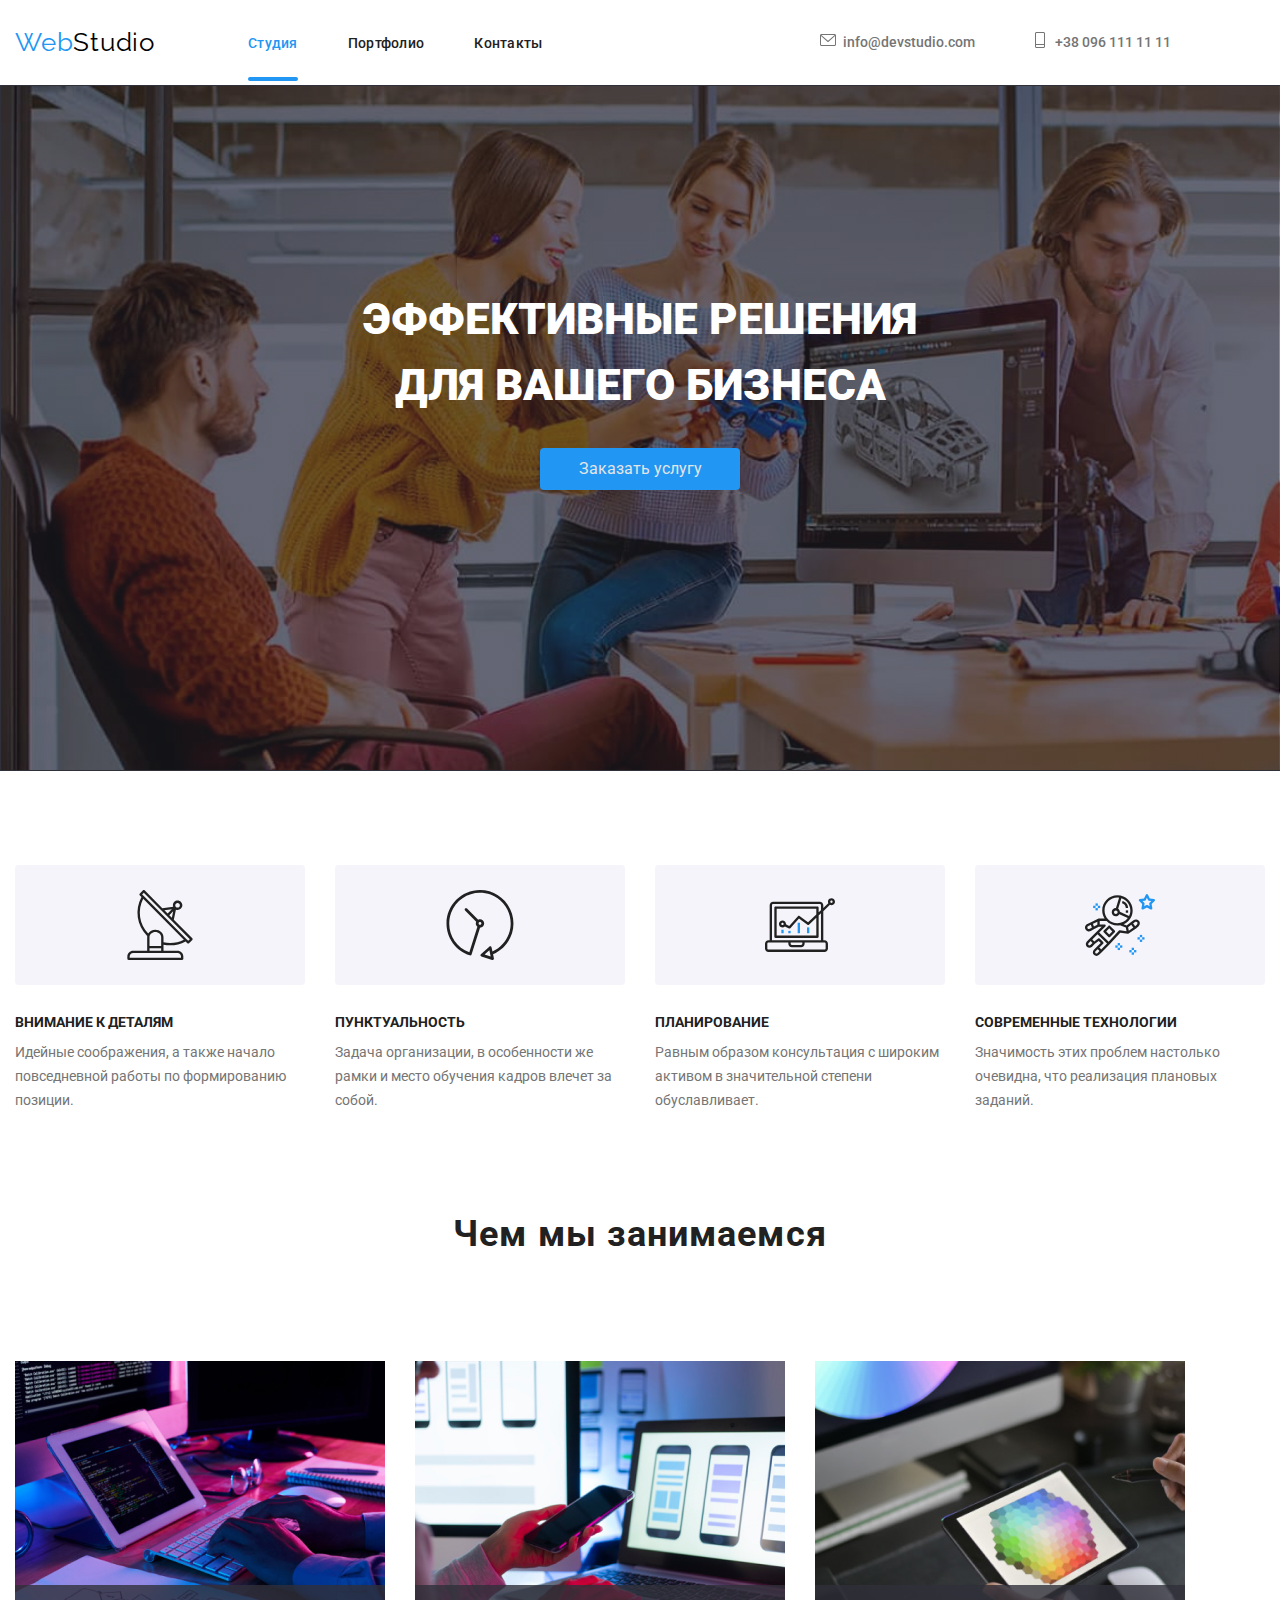
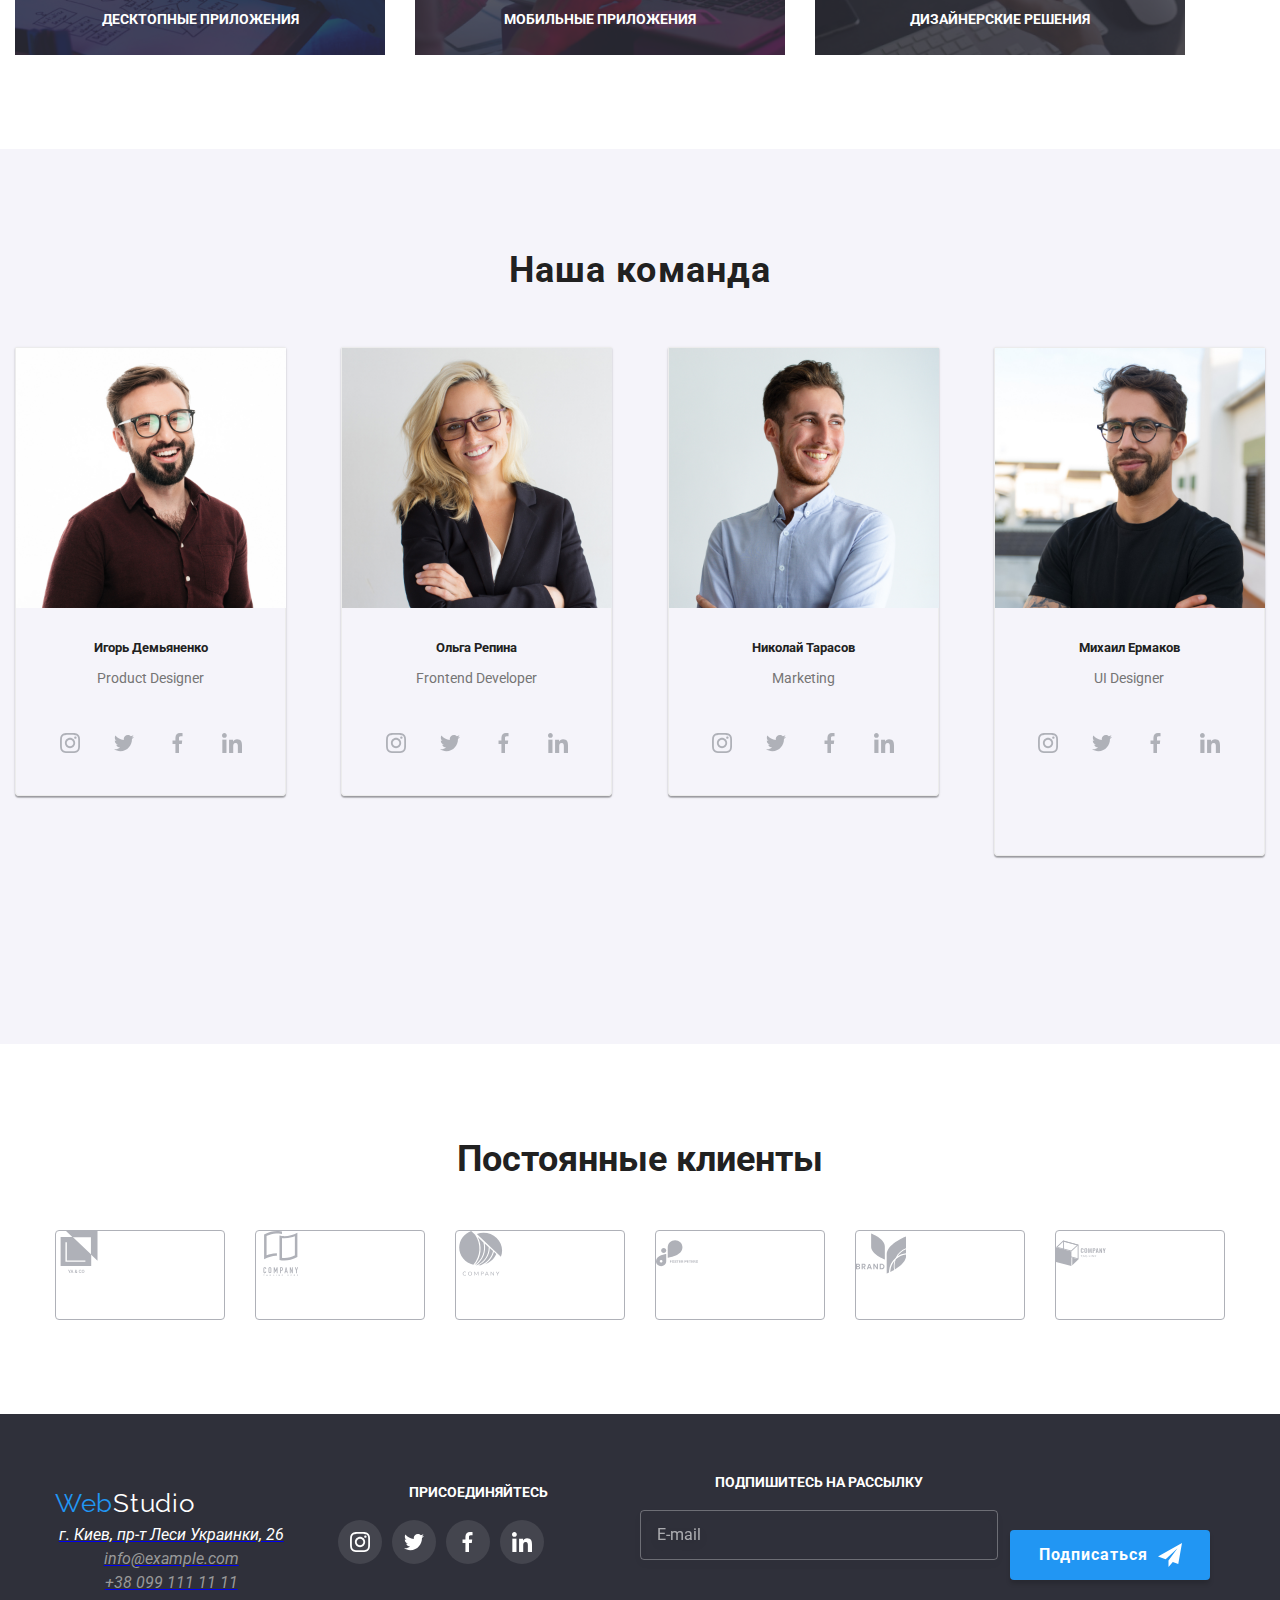
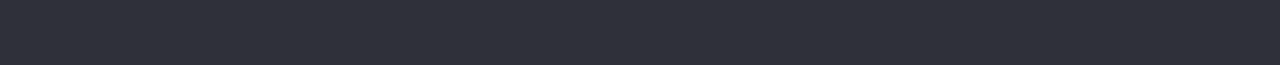
==== index.html @ e9bc2755 "Добавляет адаптив мобаил в индекс" ====
<!DOCTYPE html>
<html lang="ru">
<head>
    <meta charset="UTF-8">
    <meta name="viewport" content="width=device-width, initial-scale=1.0" >
    <title>Cтудия</title>
    <link href="https://fonts.googleapis.com/css2?family=Raleway:wght@700&family=Roboto:wght@400;500;700;900&display=swap" rel="stylesheet">
   <link rel="stylesheet" href="https://cdnjs.cloudflare.com/ajax/libs/modern-normalize/1.0.0/modern-normalize.min.css">
   <!--<link rel="stylesheet" href="./css/common.css">-->
    <link rel="stylesheet" href="./css/main.min.css">
</head>
<body class="page">

<!--Шапка сайта-->
    <header>
      <div class="container">
    <nav class="main-nav">
        <a href="index.html" class="logo">Web<span class="accent">Studio</span>
        </a>
        <ul class="site-nav-list">
            <li class="menu-item"><a class="link current" href="./index.html" class="a current"><span class="color-page">Cтудия</span></a></li>
            <li><a href="./portfolio.html" class="a current">Портфолио </a></li>
            <li><a href="#contacts" class="a current">Контакты</a></li>
        </ul>
   
    <ul class="site-nav-list-address">
        <li class="contacts-item"><a class="address-link" href="mailto:info@devstudio.com"><svg class="address-link-icon" width="16px"height="12px"><use href="./SVG/sprite.svg#icon-envelope"></use></svg><span class="a current" class="color-address">info@devstudio.com</span></a></li>
        <li class="contacts-item"><a class="address-link" href="tel:+380961111111"><svg class="address-link-icon" width="16px"height="10px"><use href="./SVG/sprite.svg#icon-tel"></use></svg><span class="a current" class="color-address">+38 096 111 11 11</span></a></li>
    </ul>
    <button class="mobile-menu-btn" type="menu">X</button>
    </nav>
  </div>
</header>
<div class="mobile-menu">
  <ul class="mobile-menu-list">
    <li class="mobile-menu-item"><a class="mobile-link current  a current" href="./index.html"><span class="color-page">Cтудия</span></a></li>
    <li class="mobile-menu-item"><a class="menu-decoration" href="./portfolio.html">Портфолио </a></li>
    <li class="mobile-menu-item"><a href="#contacts" >Контакты</a></li>
</ul>

<ul class="mobile-menu-list">
<li class="mobile-menu-contacts-item"><a class="address-link" href="mailto:info@devstudio.com"><svg class="mobile-address-link-icon" width="16px"height="12px"><use href="./SVG/sprite.svg#icon-envelope"></use></svg><span class="a current" class="color-address">info@devstudio.com</span></a></li>
<li class="mobile-menu-contacts-item"><a class="address-link" href="tel:+380961111111"><svg class="mobile-address-link-icon" width="16px"height="10px"><use href="./SVG/sprite.svg#icon-tel"></use></svg><span class="a current" class="color-address">+38 096 111 11 11</span></a></li>
</ul>

</div>
<main>

    <div id="openModal" class="modal">
      <a href="#close" class="modal-area"></a>
        <div class="modal-dialog">
          <div class="modal-content">
          <!--<div class="modal-content">-->
            <!--<div class="modal-header">-->
             <h3 class="modal-title">Оставьте свои данные, мы вам перезвоним</h3>
             <a href="#close" title="Close" class="close">x</a>
             <label class="modal-content-label">
              Имя
              <input class="modal-content-imput" type="text" name="user-name">
              <svg class="modal-content-icon" width="18px" height="18px">
                <use href="./SVG/sprite.svg#icon-person"></use>
              </svg>
            </label>
             <label class="modal-content-label">
                Телефон
              <input class="modal-content-imput" type="tel" name="user-phone"> 
              <svg class="modal-content-icon" width="18px" height="18px">
                <use href="./SVG/sprite.svg#icon-phone"></use>
              </svg>
            </label>          
            <label class="modal-content-label">
              Почта
              <input class="modal-content-imput" type="email" name="user-mail"> 
              <svg class="modal-content-icon" width="18px" height="18px">
                <use href="./SVG/sprite.svg#icon-email"></use>
              </svg>
            </label>          
            <label class="modal-content-label">
              Комментарий
              <textarea class="modal-content-imput coments" name="user-comments" rows="10" placeholder="Введите текст"></textarea>
            </label>     
            <div class="checkwindow">
              <label class="modal-content-check">
                <input class="indent" type="checkbox" name="user-contract">
                <span class="input-check-castom">
                  <svg width="14px" height="13px"><use href="./SVG/sprite.svg#icon-check"></use></svg></span>
                  <!--<input class="indent" type="checkbox" name="user-contract" width="11px" height="8px">-->
                <a class="link-agreement" href=""> Соглашаюсь с рассылкой и принимаю</a><a class="link-contract" href="">Условия договора</a>
              <!--<span class="input-check-castom modal-input-check hidden">
                <svg width="14px" height="13px"><use href="./svgmodalcheck/spritemodal-check.svg#icon-check"></use></svg>-->
                <!--<span class="input-check-castom"><svg width="14px" height="13px"><use href="./svgmodalcheck/spritemodal-check.svg#icon-square"></use></svg>-->
                <!--<input class="modal-input-check hidden" type="checkbox" name="user-contract">-->
              </label>
              </div>
<!--<label class="check option">
  class="modal-input-check hidden"
  <input class="check-input" type="checkbox">
  <span class="check-box"><svg width="14px" height="13px"><use href="./svgmodalcheck/spritemodal-check.svg#icon-check"></use></svg></span>
  <span class="check-box"><svg width="14px" height="13px"><use href="./svgmodalcheck/spritemodal-check.svg#icon-square"></use></svg></span>
  <a class="link-agreement" href="">Соглашаюсь с рассылкой и принимаю</a><a class="link-contract" href="">Условия договора</a>
</label>-->

              <button class="modal-content-button" type="submit">Отправить</button>
            </div>
          </div>
        </div>
      </div>
          </div>
        </div>
      </div>
    </div>
  </div>
             <!---<a href="#close" title="Close" class="close">×</a>
            </div>
            <div class="modal-body">    
              <p class="modal-name">Оставьте свои данные, мы вам перезвоним</p>
              <label class="modal-content-label">
                Имя
                <input class="modal-content-imput" type="text" name="user-name">
                <svg class="modal-content-icon" width="18px" height="18px">
                  <use href="./svgmodal/spritemodal.svg.svg#icon-person"></use>
                </svg>
              </label>
               <label class="modal-content-label">
                  Телефон
                <input class="modal-content-imput" type="tel" name="user-phone"> 
                <svg class="modal-content-icon" width="18px" height="18px">
                  <use href="./svgmodal/spritemodal.svg.svg#icon-phone"></use>
                </svg>
              </label>          
              <label class="modal-content-label">
                Почта
                <input class="modal-content-imput" type="email" name="user-mail"> 
                <svg class="modal-content-icon" width="18px" height="18px">
                  <use href="./svgmodal/spritemodal.svg.svg#icon-email"></use>
                </svg>
              </label>          
              <label class="modal-content-label">
                Комментарий
                <textarea class="modal-content-imput coments" name="user-comments" rows="10" placeholder="Введите текст"></textarea>
                
              </label>     
              <div class="checkwindow">  
              <label class="modal-content-check">-->
                <!--<input class="modal-input-check hidden" type="checkbox" name="user-contract">-->
                <!--<a class="link" href="">Условия договора</a>Соглашаюсь с рассылкой и принимаю 
                <span class="input-check-castom"><input class="modal-input-check hidden" type="checkbox" name="user-contract" width="11px" height="8px" ><!--<svg width="14px" height="13px">
                  <use href=""></use>-->
                <!--</svg>
              </span>
              </label>
              </div>
                        
              <button class="modal-content-button" type="submit">Отправить</button>
            </div>
          </div>
        </div>
        <script src="./js/modal.js"></script>
            </div>
          </div>
        </div>
      </div>
    </div>
  </div>
      </div>-->
      <!-- openModal - id модального окна (элемента div) -->
<!--<a href="#openModal">Открыть модальное окно</a>-->

    <!--Герой-->
    <section>
        <div class="main-container center">
            <h1 class="hero-title"><span class="hero-name">ЭФФЕКТИВНЫЕ РЕШЕНИЯ<br> ДЛЯ ВАШЕГО БИЗНЕСА</span></h1>
            <a href="#openModal"><button type="button" class="button-primary"><span class="center">Заказать услугу</span></button></a>
            </div>
        </section>
   
    <!---<h2 class="section-title">О нас</h2>-->
    <section>
        <div class="features container">
    <ul class="section-details">
        <li class="items">
           <h3 class="heading">ВНИМАНИЕ К ДЕТАЛЯМ</h3>
           <p class="main-paragraph-h2">Идейные соображения, а также начало повседневной работы по формированию позиции.</p>
       </li>
       <li class="items">
           <h3 class="heading">ПУНКТУАЛЬНОСТЬ</h3>
           <p class="main-paragraph-h2">Задача организации, в особенности же рамки и место обучения кадров влечет за собой.</p>
       </li>
       <li class="items">
           <h3 class="heading">ПЛАНИРОВАНИЕ</h3>
           <p class="main-paragraph-h2">Равным образом консультация с широким активом в значительной степени обуславливает.</p>
       </li>
       <li class="items">
           <h3 class="heading">СОВРЕМЕННЫЕ ТЕХНОЛОГИИ</h3>
           <p class="main-paragraph-h2">Значимость этих проблем настолько очевидна, что реализация плановых заданий.</p>
       </li>
    </ul>
    </div>
    </section>
    
    <!--Наши работы-->
        <section>
          <div class="wedo container">
        <h4 class="section-title">Чем мы занимаемся</h4>
            <ul class="list-margin">
        <li class="item-img"><img class="img-block" src="images/фото1.jpg" alt="Переводим нарисованный дизайн в код" width="370">
          <p class="wedo-content">Десктопные приложения</p></li>
        <li class="item-img"><img class="img-block" src="images/фото2.jpg" alt="Прототипирование вашего проекта" width="370">
          <p class="wedo-content">Мобильные приложения</p></li>
        <li class="item-img"><img class="img-block" src="images/фото3.jpg" alt="Создадим дизайн по вашим критериям" width="370">
          <p class="wedo-content">Дизайнерские решения</p></li>   
    </ul>
    </div>
    </section>

    <!--Наша команда-->

        <section>
       <div class="section-team wrapper">
        <h5 class="section-title">Наша команда</h5>
    <ul class="section">
    
            <li class="comand"><img class="images-team" src="images/работник1.jpg" alt="фото Игоря Демьяненко" width="270">
                <h5 class="text-clas">Игорь Демьяненко</h5>
            <p lang="en" class="paragraph">Product Designer</p>  
   <ul class="team-networks">
             <li class="team-networks-list">
                 <a class="team-networks-links" href="https://www.instagram.com/?h1=ru" target="_blank" rel="noopener noreferer"><svg width="20px" height="20px"><use href="./SVG/sprite.svg#icon-instagram"></use>
                </svg></a>
            </li>
            <li class="team-networks-list">
                <a href="https://twitter.com/?lang=ru" target="_blank" rel="noopener noreferer" class="team-networks-links"><svg width="20px" height="20px">
                    <use href="./SVG/sprite.svg#icon-twitter"></use>
                  </svg></a>
             </li>
             <li class="team-networks-list">
                <a href="https://uk-ua.facebook.com/" target="_blank" rel="noopener noreferer" class="team-networks-links"><svg width="20px" height="20px">
                    <use href="./SVG/sprite.svg#icon-facebook"></use>
                  </svg></a>
             </li>
              <li class="team-networks-list">
                <a href="https://www.linkedin.com/" target="_blank" rel="noopener noreferer" class="team-networks-links"><svg width="20px" height="20px">
                    <use href="./SVG/sprite.svg#icon-linkedin"></use>
                  </svg></a>
              </li>
            </ul>
          </li>
        
            <li class="comand"><img class="images-team" src="images/работник2.jpg" alt="фото Ольги Репиной" width="270">
            <h5 class="text-clas">Ольга Репина</h5>
            <p lang="en" class="paragraph">Frontend Developer</p>
            <ul class="team-networks">
                <li class="team-networks-list">
                    <a class="team-networks-links" href="https://www.instagram.com/?h1=ru" target="_blank" rel="noopener noreferer"><svg width="20px" height="20px"><use href="./SVG/sprite.svg#icon-instagram">
                   </use></svg></a>
               </li>
               <li class="team-networks-list">
                   <a href="https://twitter.com/?lang=ru" target="_blank" rel="noopener noreferer" class="team-networks-links"><svg width="20px" height="20px">
                       <use href="./SVG/sprite.svg#icon-twitter"></use>
                     </svg></a>
                 </li>
                 <li class="team-networks-list">
                   <a href="https://uk-ua.facebook.com/" target="_blank" rel="noopener noreferer" class="team-networks-links"><svg width="20px" height="20px">
                       <use href="./SVG/sprite.svg#icon-facebook"></use>
                     </svg></a>
                 </li>
                 <li class="team-networks-list">
                   <a href="https://www.linkedin.com/" target="_blank" rel="noopener noreferer" class="team-networks-links"><svg width="20px" height="20px">
                       <use href="./SVG/sprite.svg#icon-linkedin"></use>
                     </svg></a>
                 </li>
               </ul>
            </li>

            <li class="comand"><img class="images-team" src="images/работник3.jpg" alt="фото Николая Тарасова" width="270">
            <h5 class="text-clas">Николай Тарасов</h5>
            <p lang="en" class="paragraph">Marketing</p>
            <ul class="team-networks">
                <li class="team-networks-list">
                    <a class="team-networks-links" href="https://www.instagram.com/?h1=ru" target="_blank" rel="noopener noreferer"><svg width="20px" height="20px"><use href="./SVG/sprite.svg#icon-instagram">
                   </use></svg></a>
               </li>
               <li class="team-networks-list">
                   <a href="https://twitter.com/?lang=ru" target="_blank" rel="noopener noreferer" class="team-networks-links"><svg width="20px" height="20px">
                       <use href="./SVG/sprite.svg#icon-twitter"></use>
                     </svg></a>
                 </li>
                 <li class="team-networks-list">
                   <a href="https://uk-ua.facebook.com/" target="_blank" rel="noopener noreferer" class="team-networks-links"><svg width="20px" height="20px">
                       <use href="./SVG/sprite.svg#icon-facebook"></use>
                     </svg></a>
                 </li>
                 <li class="team-networks-list">
                   <a href="https://www.linkedin.com/" target="_blank" rel="noopener noreferer" class="team-networks-links"><svg width="20px" height="20px">
                       <use href="./SVG/sprite.svg#icon-linkedin"></use>
                     </svg></a>
                 </li>
               </ul>
            </li>

            <li class="comand"><img class="images-team" src="images/работник4.jpg" alt="фото Михаила Ермакова" width="270">
            <h5 class="text-clas">Михаил Ермаков</h5>
            <p lang="en" class="paragraph">UI Designer</p>
            <ul class="team-networks">
                <li class="team-networks-list">
                    <a class="team-networks-links" href="https://www.instagram.com/?h1=ru" target="_blank" rel="noopener noreferer"><svg width="20px" height="20px">
                        <use href="./SVG/sprite.svg#icon-instagram"></use>
                    </svg></a>
               </li>
               <li class="team-networks-list">
                   <a href="https://twitter.com/?lang=ru" target="_blank" rel="noopener noreferer" class="team-networks-links"><svg width="20px" height="20px">
                       <use href="./SVG/sprite.svg#icon-twitter"></use>
                     </svg></a>
                 </li>
                 <li class="team-networks-list">
                   <a href="https://uk-ua.facebook.com/" target="_blank" rel="noopener noreferer" class="team-networks-links"><svg width="20px" height="20px">
                       <use href="./SVG/sprite.svg#icon-facebook"></use>
                     </svg></a>
                 </li>
                 <li class="team-networks-list">
                   <a href="https://www.linkedin.com/" target="_blank" rel="noopener noreferer" class="team-networks-links"><svg width="20px" height="20px">
                       <use href="./SVG/sprite.svg#icon-linkedin"></use>
                     </svg></a>
                 </li>
               </ul>
            </li>
            </ul>
        </div>
        </section>

        <section>
        <div class="clients container clients">
            <h6 class="title">Постоянные клиенты</h6>
            <ul class="clients-list">
            <li class="clients-item"><a href="" class="clients-links"><svg class="clients-icon" width="44px" height="50px">
            <use href="./SVG/sprite.svg#icon-logo-1"></use>
            </svg></a></li>
            <li class="clients-item"><a href="" class="clients-links"><svg class="clients-icon" width="44px" height="50px">
             <use href="./SVG/sprite.svg#icon-logo-2"></use>
             </svg></a></li>
            <li class="clients-item"><a href="" class="clients-links"><svg class="clients-icon" width="44px" height="50px">
             <use href="./SVG/sprite.svg#icon-logo-3"></use>
             </svg></a></li>
             <li class="clients-item"><a href="" class="clients-links"><svg class="clients-icon" width="44px" height="50px">
             <use href="./SVG/sprite.svg#icon-logo-4"></use>
             </svg></a></li>
            <li class="clients-item"><a href="" class="clients-links"><svg class="clients-icon" width="44px" height="50px">
             <use href="./SVG/sprite.svg#icon-logo-5"></use>
            </svg></a></li>
            <li class="clients-item"><a href="" class="clients-links"><svg class="clients-icon" width="44px" height="50px">
             <use href="./SVG/sprite.svg#icon-logo-6"></use>
            </svg></a></li>
            </ul>
            </div>  
          </section>
    
</main>

<!--Футер-->
<footer id="contacts">
  <div class="background-lengthening-footer">
    <div class="container">
    <div class="row">
    <div class="column">
        <ul class="text-footer">
            <li class="text-footer">
    <a class="logo-blue-footer" href="./index.html" class="accent">Web<span class="logo-footer">Studio</span></a></li>
    <li class="text-footer">
    <address class="footer-site-nav-list"><a сlass="text-decoration" href="https://www.google.com/maps/embed?pb=!1m18!1m12!1m3!1d2541.7794508425072!2d30.536197115730527!3d50.42658067947204!2m3!1f0!2f0!3f0!3m2!1i1024!2i768!4f13.1!3m3!1m2!1s0x40d4cf0e033ecbe9%3A0x57a4dffefec77da0!2z0LHRg9C7LiDQm9C10YHQuCDQo9C60YDQsNC40L3QutC4LCAyNiwg0JrQuNC10LIsIDAyMDAw!5e0!3m2!1sru!2sua!4v1602182648974!5m2!1sru!2sua" target="blanc"><span class="footer-text-color">г. Киев, пр-т Леси Украинки, 26 </span></a>
    </address></li>
    <li class="text-footer">
    <address class="footer-site-nav-list"><a сlass="text-decoration" href="mailto:info@example.com"><span class="footer-text-color-address">info@example.com </span></a>
    </address></li>
    <li class="text-footer">
    <address class="footer-site-nav-list"><a сlass="text-decoration" href="tel:+380991111111"><span class="footer-text-color-address">+38 099 111 11 11 </span></a>
    </address></li>
</ul>
</div>
<div class="column">
    <p class="footer-join-title">присоединяйтесь</p>
    <ul class="footer-networks">
      <li class="footer-networks-list">
        <a href="https://www.instagram.com/?hl=ru" target="_blank" rel="noopener noreferer" class="footer-networks-links"> 
            <svg width="20px" height="20px"><use href="./SVG/sprite.svg#icon-instagram"></use></svg></a>
      </li>
      <li class="team-networks-list">
        <a href="https://twitter.com/?lang=ru" target="_blank" rel="noopener noreferer" class="footer-networks-links">
            <svg width="20px" height="20px">
            <use href="./SVG/sprite.svg#icon-twitter"></use>
          </svg></a>
      </li>
      <li class="team-networks-list">
        <a href="https://uk-ua.facebook.com/" target="_blank" rel="noopener noreferer" class="footer-networks-links"><svg
            width="20px" height="20px">
            <use href="./SVG/sprite.svg#icon-facebook"></use>
          </svg></a>
      </li>
      <li class="team-networks-list">
        <a href="https://www.linkedin.com/" target="_blank" rel="noopener noreferer" class="footer-networks-links"><svg
            width="20px" height="20px">
            <use href="./SVG/sprite.svg#icon-linkedin"></use>
          </svg></a>
      </li>
    </ul>
    </div>
    
<div class="footer-form-container">
  <form class="footer-form">
    <div class="footer-mai-input">
      <label for="footer-mail">Подпишитесь на рассылку</label>
      <input class="helper" type="text" name="footer-mail" id="footer-mail" placeholder="E-mail">
    </div>
    
    <button type="submit">Подписаться <svg class="footer-form-icon"
      width="24px" height="24px">
      <use href="./SVG/sprite.svg#icon-send"></use>
    </svg></button>
  </form>
  </div>
</div>
  </div>
</div>
</div>
</footer>
</body>
</html>
---- css/main.min.css ----
.h1,h2,h3,h4,h5,h6{font-family:Roboto, sans-serif;color:#212121}.page{background-color:#fff;color:#757575;font-family:Roboto, sans-serif}.list{list-style:none;margin:0;padding:0}.link{color:inherit;text-decoration:none}ul{list-style:none}address{list-style:none}html{-webkit-box-sizing:border-box;box-sizing:border-box}*,*::before,*::after{-webkit-box-sizing:inherit;box-sizing:inherit}*{margin:0;padding:0}.container{width:100%;margin:0 auto;padding-right:15px;padding-left:15px}.header-container{width:100%;margin:0 auto;padding-top:auto;padding-bottom:auto;padding-right:15px;padding-left:15px}.h1,h2,h3,h4,h5,h6{font-family:Roboto, sans-serif;color:#212121}.page{background-color:#fff;color:#757575;font-family:Roboto, sans-serif}.list{list-style:none;margin:0;padding:0}.link{color:inherit;text-decoration:none}ul{list-style:none}address{list-style:none}html{-webkit-box-sizing:border-box;box-sizing:border-box}*,*::before,*::after{-webkit-box-sizing:inherit;box-sizing:inherit}*{margin:0;padding:0}.container{width:100%;margin:0 auto;padding-right:15px;padding-left:15px}.header-container{width:100%;margin:0 auto;padding-top:auto;padding-bottom:auto;padding-right:15px;padding-left:15px}.logo{color:#2196F3;font-family:Raleway, -apple-system, BlinkMacSystemFont, 'Segoe UI', Roboto, Oxygen, Ubuntu, Cantarell, 'Open Sans', 'Helvetica Neue', sans-serif;font-size:26px;line-height:1,19px;letter-spacing:0.03em;text-decoration:none;margin-right:93px;display:-webkit-inline-box;display:-ms-inline-flexbox;display:inline-flex}.logo-footer{color:white}@media screen and (max-width: 767px){.logo-footer{margin-bottom:20px}}.logo-blue-footer{color:#2196F3;font-family:Raleway, -apple-system, BlinkMacSystemFont, 'Segoe UI', Roboto, Oxygen, Ubuntu, Cantarell, 'Open Sans', 'Helvetica Neue', sans-serif;font-size:26px;line-height:1,19px;letter-spacing:0.03em;text-decoration:none;display:block}@media screen and (min-width: 768px){.logo-blue-footer{padding-left:0px;margin-right:93px}}.accent{color:black}.h1,h2,h3,h4,h5,h6{font-family:Roboto, sans-serif;color:#212121}.page{background-color:#fff;color:#757575;font-family:Roboto, sans-serif}.list{list-style:none;margin:0;padding:0}.link{color:inherit;text-decoration:none}ul{list-style:none}address{list-style:none}html{-webkit-box-sizing:border-box;box-sizing:border-box}*,*::before,*::after{-webkit-box-sizing:inherit;box-sizing:inherit}*{margin:0;padding:0}.container{width:100%;margin:0 auto;padding-right:15px;padding-left:15px}.header-container{width:100%;margin:0 auto;padding-top:auto;padding-bottom:auto;padding-right:15px;padding-left:15px}.site-nav-list{display:none;-webkit-box-align:center;-ms-flex-align:center;align-items:center}@media screen and (min-width: 768px){.site-nav-list{display:-webkit-inline-box;display:-ms-inline-flexbox;display:inline-flex}}.site-nav-list.a:hover,.site-nav-list.a:focus{color:#2196F3}.site-nav-list a{color:#212121;font-family:Roboto, sans-serif;font-style:normal;font-weight:500;font-size:14px;text-decoration:none;letter-spacing:0.02em;padding-right:50px}.site-nav-list .a .current{color:#2196F3}.site-nav-list-address{display:none;margin-left:170px}@media screen and (min-width: 768px){.site-nav-list-address{display:-webkit-box;display:-ms-flexbox;display:flex}}.site-nav-list-address .contacts-item+.item{margin-left:50px}.contacts-item{display:-webkit-box;display:-ms-flexbox;display:flex;margin-top:32px;margin-bottom:32px;padding-left:50px}.site-nav-list-address a{color:#757575;font-family:inherit;font-weight:500;font-size:14px;line-height:1,14px;text-decoration:none}.site-nav-list-address a:hover,.site-nav-list-address a:focus{color:#2196F3}.site-nav-list-address a.current{color:#2196F3}.site-nav .contacts-item:last-child{margin-right:0}.link.current{position:relative;color:#2196F3}.link.current::after{content:'';display:block;position:absolute;left:0;bottom:-30px;height:4px;width:50%;background-color:#2196F3;border-radius:2px}.link.currentSecond{position:relative;color:#2196F3}.link.currentSecond::after{content:'';display:block;position:absolute;left:0;bottom:-35px;height:4px;width:78px;background-color:#2196F3;border-radius:2px}.link:hover,.link:focus{color:#2196F3}.color-page{color:#2196F3}svg.address-link-icon{width:30px;height:16px;fill:#757575;-webkit-box-align:baseline;-ms-flex-align:baseline;align-items:baseline;padding-left:3px;padding-right:3px;float:left;overflow:hidden}.site-nav-list-address.address-link:focus .address-link-icon,.address-link:hover .address-link-icon{fill:#2196F3}li.contacts-item:focus,li.contacts-item:hover{fill:#2196F3}.menu-decoration a{text-decoration:none;color:#212121}.mobile-menu{position:absolute;left:0;right:0;background-color:#ffffff;-webkit-box-shadow:0px 4px 8px rgba(0,0,0,0.04),0px 2px 4px rgba(0,0,0,0.08),0px 1px 3px rgba(0,0,0,0.16);box-shadow:0px 4px 8px rgba(0,0,0,0.04),0px 2px 4px rgba(0,0,0,0.08),0px 1px 3px rgba(0,0,0,0.16);padding-top:60px;padding-bottom:60px;opacity:0;visibility:hidden;color:#212121;font-family:Roboto, sans-serif;font-style:normal;font-weight:500;font-size:18px;text-decoration:none;letter-spacing:0.02em;padding-right:50px}@media screen and (min-width: 768px){.mobile-menu{display:none}}.mobile-menu.is--open{opacity:1;visibility:visible}.mobile-menu-list{text-align:center}.mobile-menu-item{margin-bottom:40px}.mobile-menu-contacts-item:not(:last-child){margin-bottom:16px}.mobile-address-link-icon{width:30px;height:16px;fill:#757575;-webkit-box-align:baseline;-ms-flex-align:baseline;align-items:baseline;padding-left:3px;padding-right:3px;float:center;overflow:hidden}.site-nav-list{display:none;-webkit-box-align:center;-ms-flex-align:center;align-items:center}@media screen and (min-width: 768px){.site-nav-list{display:-webkit-inline-box;display:-ms-inline-flexbox;display:inline-flex}}.site-nav-list.a:hover,.site-nav-list.a:focus{color:#2196F3}.site-nav-list a{color:#212121;font-family:Roboto, sans-serif;font-style:normal;font-weight:500;font-size:14px;text-decoration:none;letter-spacing:0.02em;padding-right:50px}.site-nav-list .a .current{color:#2196F3}.site-nav-list-address{display:none;margin-left:170px}@media screen and (min-width: 768px){.site-nav-list-address{display:-webkit-box;display:-ms-flexbox;display:flex}}.site-nav-list-address .contacts-item+.item{margin-left:50px}.contacts-item{display:-webkit-box;display:-ms-flexbox;display:flex;margin-top:32px;margin-bottom:32px;padding-left:50px}.site-nav-list-address a{color:#757575;font-family:inherit;font-weight:500;font-size:14px;line-height:1,14px;text-decoration:none}.site-nav-list-address a:hover,.site-nav-list-address a:focus{color:#2196F3}.site-nav-list-address a.current{color:#2196F3}.site-nav .contacts-item:last-child{margin-right:0}.link.current{position:relative;color:#2196F3}.link.current::after{content:'';display:block;position:absolute;left:0;bottom:-30px;height:4px;width:50%;background-color:#2196F3;border-radius:2px}.link.currentSecond{position:relative;color:#2196F3}.link.currentSecond::after{content:'';display:block;position:absolute;left:0;bottom:-35px;height:4px;width:78px;background-color:#2196F3;border-radius:2px}.link:hover,.link:focus{color:#2196F3}.color-page{color:#2196F3}svg.address-link-icon{width:30px;height:16px;fill:#757575;-webkit-box-align:baseline;-ms-flex-align:baseline;align-items:baseline;padding-left:3px;padding-right:3px;float:left;overflow:hidden}.site-nav-list-address.address-link:focus .address-link-icon,.address-link:hover .address-link-icon{fill:#2196F3}li.contacts-item:focus,li.contacts-item:hover{fill:#2196F3}.menu-decoration a{text-decoration:none;color:#212121}.mobile-menu{position:absolute;left:0;right:0;background-color:#ffffff;-webkit-box-shadow:0px 4px 8px rgba(0,0,0,0.04),0px 2px 4px rgba(0,0,0,0.08),0px 1px 3px rgba(0,0,0,0.16);box-shadow:0px 4px 8px rgba(0,0,0,0.04),0px 2px 4px rgba(0,0,0,0.08),0px 1px 3px rgba(0,0,0,0.16);padding-top:60px;padding-bottom:60px;opacity:0;visibility:hidden;color:#212121;font-family:Roboto, sans-serif;font-style:normal;font-weight:500;font-size:18px;text-decoration:none;letter-spacing:0.02em;padding-right:50px}@media screen and (min-width: 768px){.mobile-menu{display:none}}.mobile-menu.is--open{opacity:1;visibility:visible}.mobile-menu-list{text-align:center}.mobile-menu-item{margin-bottom:40px}.mobile-menu-contacts-item:not(:last-child){margin-bottom:16px}.mobile-address-link-icon{width:30px;height:16px;fill:#757575;-webkit-box-align:baseline;-ms-flex-align:baseline;align-items:baseline;padding-left:3px;padding-right:3px;float:center;overflow:hidden}.main-nav{display:-webkit-inline-box;display:-ms-inline-flexbox;display:inline-flex;-webkit-box-align:center;-ms-flex-align:center;align-items:center}@media screen and (max-width: 767px){.main-nav{margin-bottom:16px;margin-top:16px;-webkit-box-pack:justify;-ms-flex-pack:justify;justify-content:space-between;-webkit-box-flex:1;-ms-flex-positive:1;flex-grow:1;width:100%}}.site-nav-list{display:none;-webkit-box-align:center;-ms-flex-align:center;align-items:center}@media screen and (min-width: 768px){.site-nav-list{display:-webkit-inline-box;display:-ms-inline-flexbox;display:inline-flex}}.site-nav-list.a:hover,.site-nav-list.a:focus{color:#2196F3}.site-nav-list a{color:#212121;font-family:Roboto, sans-serif;font-style:normal;font-weight:500;font-size:14px;text-decoration:none;letter-spacing:0.02em;padding-right:50px}.site-nav-list .a .current{color:#2196F3}.site-nav-list-address{display:none;margin-left:170px}@media screen and (min-width: 768px){.site-nav-list-address{display:-webkit-box;display:-ms-flexbox;display:flex}}.site-nav-list-address .contacts-item+.item{margin-left:50px}.contacts-item{display:-webkit-box;display:-ms-flexbox;display:flex;margin-top:32px;margin-bottom:32px;padding-left:50px}.site-nav-list-address a{color:#757575;font-family:inherit;font-weight:500;font-size:14px;line-height:1,14px;text-decoration:none}.site-nav-list-address a:hover,.site-nav-list-address a:focus{color:#2196F3}.site-nav-list-address a.current{color:#2196F3}.site-nav .contacts-item:last-child{margin-right:0}.link.current{position:relative;color:#2196F3}.link.current::after{content:'';display:block;position:absolute;left:0;bottom:-30px;height:4px;width:50%;background-color:#2196F3;border-radius:2px}.link.currentSecond{position:relative;color:#2196F3}.link.currentSecond::after{content:'';display:block;position:absolute;left:0;bottom:-35px;height:4px;width:78px;background-color:#2196F3;border-radius:2px}.link:hover,.link:focus{color:#2196F3}.color-page{color:#2196F3}svg.address-link-icon{width:30px;height:16px;fill:#757575;-webkit-box-align:baseline;-ms-flex-align:baseline;align-items:baseline;padding-left:3px;padding-right:3px;float:left;overflow:hidden}.site-nav-list-address.address-link:focus .address-link-icon,.address-link:hover .address-link-icon{fill:#2196F3}li.contacts-item:focus,li.contacts-item:hover{fill:#2196F3}.menu-decoration a{text-decoration:none;color:#212121}.mobile-menu{position:absolute;left:0;right:0;background-color:#ffffff;-webkit-box-shadow:0px 4px 8px rgba(0,0,0,0.04),0px 2px 4px rgba(0,0,0,0.08),0px 1px 3px rgba(0,0,0,0.16);box-shadow:0px 4px 8px rgba(0,0,0,0.04),0px 2px 4px rgba(0,0,0,0.08),0px 1px 3px rgba(0,0,0,0.16);padding-top:60px;padding-bottom:60px;opacity:0;visibility:hidden;color:#212121;font-family:Roboto, sans-serif;font-style:normal;font-weight:500;font-size:18px;text-decoration:none;letter-spacing:0.02em;padding-right:50px}@media screen and (min-width: 768px){.mobile-menu{display:none}}.mobile-menu.is--open{opacity:1;visibility:visible}.mobile-menu-list{text-align:center}.mobile-menu-item{margin-bottom:40px}.mobile-menu-contacts-item:not(:last-child){margin-bottom:16px}.mobile-address-link-icon{width:30px;height:16px;fill:#757575;-webkit-box-align:baseline;-ms-flex-align:baseline;align-items:baseline;padding-left:3px;padding-right:3px;float:center;overflow:hidden}.section-title{color:#212121;font-weight:700;font-size:36px;line-height:1,7px;letter-spacing:0.03em;padding-bottom:50px}.section-details{width:100%;margin:0 auto;padding-right:15px;padding-left:15px;padding-top:94px}@media screen and (min-width: 768px){.section-details{display:-webkit-box;display:-ms-flexbox;display:flex;padding-bottom:94px}}.heading{margin:0;font-size:14px;text-align:left}@media screen and (max-width: 767px){.heading{text-align:center}}@media screen and (min-width: 768px){.heading{display:-webkit-box;display:-ms-flexbox;display:flex}}.main-paragraph-h2{font-weight:400;font-size:14px;line-height:1,7px;margin-top:4px;-ms-flex-wrap:wrap;flex-wrap:wrap;width:100%;text-align:left}@media screen and (max-width: 767px){.main-paragraph-h2{padding-bottom:30px}}@media screen and (min-width: 768px){.main-paragraph-h2{margin-right:20px}}@media screen and (min-width: 768px){.features .section-details{display:-webkit-box;display:-ms-flexbox;display:flex;padding:94px 0px}}@media screen and (min-width: 768px){.section-details .items{width:calc((100% - 90px) / 2)}}@media screen and (min-width: 1200px){.section-details .items .section-details .items{width:calc((100% - 90px) / 4)}}@media screen and (min-width: 768px){.section-details .items:not(:last-child){margin-right:30px}}.section-details .items::before{display:block;content:'';height:120px;background-color:#f5f4fa;background-repeat:no-repeat;background-position:center;border-radius:4px}.section-details .items:nth-child(1)::before{background-image:url(../images/images-hm4/antena.svg)}.section-details .items:nth-child(2)::before{background-image:url(../images/images-hm4/clock.svg)}.section-details .items:nth-child(3)::before{background-image:url(../images/images-hm4/diagramm.svg)}.section-details .items:nth-child(4)::before{background-image:url(../images/images-hm4/astronaut.svg)}.features .heading{margin-top:30px;margin-bottom:0px;color:#212121;font-family:Roboto;font-weight:700;font-size:14px;line-height:1.14;text-transform:uppercase}.features .main-paragraph-h2{margin-top:10px;margin-bottom:0;color:#757575;font-family:Roboto;font-weight:400;font-size:14px;line-height:1.7}.hero-name{color:#FFFFFF}.hero-title{color:#212121;font-style:400;font-weight:900;font-size:44px;line-height:1,36px;text-align:center;padding-bottom:30px}.center{text-align:center;border:1px solid #0000}.main-container{margin:0 auto;padding-right:15px;padding-left:15px;padding-top:200px;padding-bottom:280px;background-color:#2f303a;text-align:center;background-repeat:no-repeat;background-size:cover}@media screen and (max-width: 767px){.main-container{background-image:-webkit-gradient(linear, left top, right top, from(rgba(47,48,58,0.4)), to(rgba(47,48,58,0.4))),url("../images/images-hm4/mobile-header.jpg");background-image:linear-gradient(to right, rgba(47,48,58,0.4), rgba(47,48,58,0.4)),url("../images/images-hm4/mobile-header.jpg")}}@media screen and (min-width: 768px){.main-container{background-image:-webkit-gradient(linear, left top, right top, from(rgba(47,48,58,0.4)), to(rgba(47,48,58,0.4))),url("../images/images-hm4/tablet-header.jpg");background-image:linear-gradient(to right, rgba(47,48,58,0.4), rgba(47,48,58,0.4)),url("../images/images-hm4/tablet-header.jpg")}}@media screen and (min-width: 1200px){.main-container{background-image:-webkit-gradient(linear, left top, right top, from(rgba(47,48,58,0.4)), to(rgba(47,48,58,0.4))),url("../images/images-hm4/Img2optim.jpg");background-image:linear-gradient(to right, rgba(47,48,58,0.4), rgba(47,48,58,0.4)),url("../images/images-hm4/Img2optim.jpg")}}.hero-name{color:#FFFFFF}.hero-title{color:#212121;font-style:400;font-weight:900;font-size:44px;line-height:1,36px;text-align:center;padding-bottom:30px}.center{text-align:center;border:1px solid #0000}.main-container{margin:0 auto;padding-right:15px;padding-left:15px;padding-top:200px;padding-bottom:280px;background-color:#2f303a;text-align:center;background-repeat:no-repeat;background-size:cover}@media screen and (max-width: 767px){.main-container{background-image:-webkit-gradient(linear, left top, right top, from(rgba(47,48,58,0.4)), to(rgba(47,48,58,0.4))),url("../images/images-hm4/mobile-header.jpg");background-image:linear-gradient(to right, rgba(47,48,58,0.4), rgba(47,48,58,0.4)),url("../images/images-hm4/mobile-header.jpg")}}@media screen and (min-width: 768px){.main-container{background-image:-webkit-gradient(linear, left top, right top, from(rgba(47,48,58,0.4)), to(rgba(47,48,58,0.4))),url("../images/images-hm4/tablet-header.jpg");background-image:linear-gradient(to right, rgba(47,48,58,0.4), rgba(47,48,58,0.4)),url("../images/images-hm4/tablet-header.jpg")}}@media screen and (min-width: 1200px){.main-container{background-image:-webkit-gradient(linear, left top, right top, from(rgba(47,48,58,0.4)), to(rgba(47,48,58,0.4))),url("../images/images-hm4/Img2optim.jpg");background-image:linear-gradient(to right, rgba(47,48,58,0.4), rgba(47,48,58,0.4)),url("../images/images-hm4/Img2optim.jpg")}}.button-primary{background-color:#2196F3;color:#E5E5E5;border-color:transparent;display:inline-block;min-width:200px;border-radius:4px;padding:10px 32px;text-align:center}.button{color:#2196F3;font-family:inherit;background-color:#E5E5E5;font-size:16px;line-height:1,8px;font-weight:700;text-decoration:none;padding:12px 24px;display:inline-block;border:1px solid black}.filter .link-filter{padding:6px 22px;font-family:Roboto;font-weight:500;font-size:16px;line-height:1.6;text-align:center;color:#212121;background:#f5f4fa;border-radius:4px;border:0}.filter .link-filter:hover,.link-filter:focus{background:#2196F3;color:#ffffff;-webkit-box-shadow:0px 3px 1px rgba(0,0,0,0.1),0px 1px 2px rgba(0,0,0,0.08),0px 2px 2px rgba(0,0,0,0.12);box-shadow:0px 3px 1px rgba(0,0,0,0.1),0px 1px 2px rgba(0,0,0,0.08),0px 2px 2px rgba(0,0,0,0.12)}.footer-form-container button{margin-left:12px;padding-top:10px;padding-right:28px;padding-bottom:10px;padding-left:29px;-webkit-box-align:center;-ms-flex-align:center;align-items:center;font-weight:700;font-size:16px;line-height:1.875;letter-spacing:0.06em;color:#ffffff;background-color:#2196F3;border:0;-webkit-box-shadow:0px 4px 4px rgba(0,0,0,0.15);box-shadow:0px 4px 4px rgba(0,0,0,0.15);border-radius:4px}@media screen and (min-width: 768px){.footer-form-container button{display:-webkit-box;display:-ms-flexbox;display:flex}}.mobile-menu-btn{display:none;width:35px;height:35px}@media screen and (max-width: 767px){.mobile-menu-btn{display:block}}.menu-link::after{content:"";display:block;width:50%;height:4px;background-color:#2196F3;border-radius:2px}.mobile-link::after{content:"";display:block;width:10%;height:4px;background-color:#2196F3;border-radius:2px;margin-top:8px;text-align:center}.line-container{margin-left:auto;margin-right:auto;outline:1px solid #ECECEC}.line-container{margin-left:auto;margin-right:auto;width:1600px;outline:1px solid #ECECEC}.portfolio .filter{display:-webkit-box;display:-ms-flexbox;display:flex;-webkit-box-pack:center;-ms-flex-pack:center;justify-content:center}.portfolio .filter-items:not(:last-child){margin-right:8px}.portfolio .filter-items{display:inline}.container.portfolio-padding{padding-top:100px;padding-bottom:50px;text-align:center}.container.portfolio-padding-img{padding-bottom:94px}.portfolio .content{display:-webkit-box;display:-ms-flexbox;display:flex;-ms-flex-wrap:wrap;flex-wrap:wrap}.portfolio .content-items{width:calc((100% - 60px) / 3);border:1px solid #eeeeee}.portfolio .content-items:not(:nth-child(3n)){margin-right:30px}.portfolio .content-items:not(:nth-child(-n+3)){margin-top:30px}li.content-items:hover,.content-items:focus{-webkit-box-shadow:0px 1px 1px rgba(0,0,0,0.12),0px 4px 4px rgba(0,0,0,0.06),1px 4px 6px rgba(0,0,0,0.16);box-shadow:0px 1px 1px rgba(0,0,0,0.12),0px 4px 4px rgba(0,0,0,0.06),1px 4px 6px rgba(0,0,0,0.16)}.content .title{margin-top:20px;padding-left:24px;color:#212121;font-family:Roboto;font-weight:700;font-size:18px;line-height:2;letter-spacing:0.06em}.content .type{margin-top:4px;padding-left:24px;color:#757575;font-family:Roboto;font-weight:400;font-size:16px;line-height:1.8;padding-bottom:20px}.content-overlay{position:relative;display:-webkit-box;display:-ms-flexbox;display:flex;-webkit-box-align:center;-ms-flex-align:center;align-items:center;overflow:hidden}.content-overlay::before{content:"";position:absolute;width:100%;height:100%;background:rgba(33,150,243,0.9);opacity:0;-webkit-transition-property:opacity, -webkit-transform;transition-property:opacity, -webkit-transform;transition-property:opacity, transform;transition-property:opacity, transform, -webkit-transform;-webkit-transition-duration:250ms;transition-duration:250ms;-webkit-transition-timing-function:cubic-bezier(0.4, 0, 0.2, 1);transition-timing-function:cubic-bezier(0.4, 0, 0.2, 1);-webkit-transform:translateY(100%);transform:translateY(100%)}.content .img-item:hover .content-overlay::before,.content .img-item:focus .content-overlay::before{opacity:1;-webkit-transform:translateY(0);transform:translateY(0)}.content-overlay>.description{position:absolute;margin-top:0;margin-bottom:0;padding-right:24px;padding-left:24px;font-size:18px;line-height:1.555;color:#ffffff;opacity:0;-webkit-transition-property:opacity, -webkit-transform;transition-property:opacity, -webkit-transform;transition-property:opacity, transform;transition-property:opacity, transform, -webkit-transform;-webkit-transition-duration:250ms;transition-duration:250ms;-webkit-transition-timing-function:cubic-bezier(0.4, 0, 0.2, 1);transition-timing-function:cubic-bezier(0.4, 0, 0.2, 1);-webkit-transform:translateY(100%);transform:translateY(100%)}.content .img-item:hover .description,.content .img-item:focus .description{opacity:1;-webkit-transform:translateY(0);transform:translateY(0)}.portfolio-meta .color-type{color:#757575;font-family:Roboto;font-weight:400;font-size:16px;line-height:1.8;padding-bottom:20px;margin-top:4px;padding-left:4px}.img-item{text-decoration:none}.portfolio-title{margin-top:6px;padding-left:4px;color:#212121;font-family:Roboto;font-weight:700;font-size:18px;line-height:2;letter-spacing:0.06em}.portfolio-meta{padding:20px 24px;border-right:1px solid #eeeeee;border-bottom:1px solid #eeeeee;border-left:1px solid #eeeeee;border-top:none;-webkit-box-sizing:border-box;box-sizing:border-box}.portfolio-actions:focus,.portfolio-actions:hover{opacity:1;-webkit-transform:translateY(0);transform:translateY(0);color:white;position:relative}.button-primary{background-color:#2196F3;color:#E5E5E5;border-color:transparent;display:inline-block;min-width:200px;border-radius:4px;padding:10px 32px;text-align:center}.button{color:#2196F3;font-family:inherit;background-color:#E5E5E5;font-size:16px;line-height:1,8px;font-weight:700;text-decoration:none;padding:12px 24px;display:inline-block;border:1px solid black}.filter .link-filter{padding:6px 22px;font-family:Roboto;font-weight:500;font-size:16px;line-height:1.6;text-align:center;color:#212121;background:#f5f4fa;border-radius:4px;border:0}.filter .link-filter:hover,.link-filter:focus{background:#2196F3;color:#ffffff;-webkit-box-shadow:0px 3px 1px rgba(0,0,0,0.1),0px 1px 2px rgba(0,0,0,0.08),0px 2px 2px rgba(0,0,0,0.12);box-shadow:0px 3px 1px rgba(0,0,0,0.1),0px 1px 2px rgba(0,0,0,0.08),0px 2px 2px rgba(0,0,0,0.12)}.footer-form-container button{margin-left:12px;padding-top:10px;padding-right:28px;padding-bottom:10px;padding-left:29px;-webkit-box-align:center;-ms-flex-align:center;align-items:center;font-weight:700;font-size:16px;line-height:1.875;letter-spacing:0.06em;color:#ffffff;background-color:#2196F3;border:0;-webkit-box-shadow:0px 4px 4px rgba(0,0,0,0.15);box-shadow:0px 4px 4px rgba(0,0,0,0.15);border-radius:4px}@media screen and (min-width: 768px){.footer-form-container button{display:-webkit-box;display:-ms-flexbox;display:flex}}.mobile-menu-btn{display:none;width:35px;height:35px}@media screen and (max-width: 767px){.mobile-menu-btn{display:block}}.container.portfolio-padding-img{padding-bottom:94px}.portfolio .content{display:-webkit-box;display:-ms-flexbox;display:flex;-ms-flex-wrap:wrap;flex-wrap:wrap}.portfolio .content-items{width:calc((100% - 60px) / 3);border:1px solid #eeeeee}.portfolio .content-items:not(:nth-child(3n)){margin-right:30px}.portfolio .content-items:not(:nth-child(-n+3)){margin-top:30px}li.content-items:hover,.content-items:focus{-webkit-box-shadow:0px 1px 1px rgba(0,0,0,0.12),0px 4px 4px rgba(0,0,0,0.06),1px 4px 6px rgba(0,0,0,0.16);box-shadow:0px 1px 1px rgba(0,0,0,0.12),0px 4px 4px rgba(0,0,0,0.06),1px 4px 6px rgba(0,0,0,0.16)}.content .title{margin-top:20px;padding-left:24px;color:#212121;font-family:Roboto;font-weight:700;font-size:18px;line-height:2;letter-spacing:0.06em}.content .type{margin-top:4px;padding-left:24px;color:#757575;font-family:Roboto;font-weight:400;font-size:16px;line-height:1.8;padding-bottom:20px}.content-overlay{position:relative;display:-webkit-box;display:-ms-flexbox;display:flex;-webkit-box-align:center;-ms-flex-align:center;align-items:center;overflow:hidden}.content-overlay::before{content:"";position:absolute;width:100%;height:100%;background:rgba(33,150,243,0.9);opacity:0;-webkit-transition-property:opacity, -webkit-transform;transition-property:opacity, -webkit-transform;transition-property:opacity, transform;transition-property:opacity, transform, -webkit-transform;-webkit-transition-duration:250ms;transition-duration:250ms;-webkit-transition-timing-function:cubic-bezier(0.4, 0, 0.2, 1);transition-timing-function:cubic-bezier(0.4, 0, 0.2, 1);-webkit-transform:translateY(100%);transform:translateY(100%)}.content .img-item:hover .content-overlay::before,.content .img-item:focus .content-overlay::before{opacity:1;-webkit-transform:translateY(0);transform:translateY(0)}.content-overlay>.description{position:absolute;margin-top:0;margin-bottom:0;padding-right:24px;padding-left:24px;font-size:18px;line-height:1.555;color:#ffffff;opacity:0;-webkit-transition-property:opacity, -webkit-transform;transition-property:opacity, -webkit-transform;transition-property:opacity, transform;transition-property:opacity, transform, -webkit-transform;-webkit-transition-duration:250ms;transition-duration:250ms;-webkit-transition-timing-function:cubic-bezier(0.4, 0, 0.2, 1);transition-timing-function:cubic-bezier(0.4, 0, 0.2, 1);-webkit-transform:translateY(100%);transform:translateY(100%)}.content .img-item:hover .description,.content .img-item:focus .description{opacity:1;-webkit-transform:translateY(0);transform:translateY(0)}.portfolio-meta .color-type{color:#757575;font-family:Roboto;font-weight:400;font-size:16px;line-height:1.8;padding-bottom:20px;margin-top:4px;padding-left:4px}.img-item{text-decoration:none}.portfolio-title{margin-top:6px;padding-left:4px;color:#212121;font-family:Roboto;font-weight:700;font-size:18px;line-height:2;letter-spacing:0.06em}.portfolio-meta{padding:20px 24px;border-right:1px solid #eeeeee;border-bottom:1px solid #eeeeee;border-left:1px solid #eeeeee;border-top:none;-webkit-box-sizing:border-box;box-sizing:border-box}.portfolio-actions:focus,.portfolio-actions:hover{opacity:1;-webkit-transform:translateY(0);transform:translateY(0);color:white;position:relative}.footer-background{background-color:#2F303A;font-style:normal;font-weight:normal;font-size:14px;line-height:24px;font-family:Roboto;letter-spacing:0.02em}.text-decoration{text-decoration:none}.footer-site-nav-list{display:-webkit-inline-box;display:-ms-inline-flexbox;display:inline-flex;-webkit-box-align:center;-ms-flex-align:center;align-items:center}@media screen and (max-width: 767px){.footer-site-nav-list{font-family:Roboto;font-style:normal;font-weight:normal;font-size:14px;line-height:24px;letter-spacing:0.03em;height:21px;text-decoration:none}}.footer-text-color{color:#FFFFFF}.column{width:100%;text-align:center;padding:10px}@media screen and (min-width: 768px){.column{float:left;width:25%}}.row:after{content:"";display:table;clear:both}.footer-text-color-address{color:#999}.background-lengthening{background-color:#2F303A}.background-lengthening-footer{background-color:#2F303A;width:100%;padding-bottom:60px;padding-top:60px}@media screen and (min-width: 768px){.background-lengthening-footer{display:-webkit-box;display:-ms-flexbox;display:flex;margin:0 auto}}.text-footer{display:block}@media screen and (max-width: 767px){.text-footer{text-align:center;padding-bottom:9px}}.footer-nav-list{font-family:Roboto, sans-serif;font-style:normal;font-weight:400;font-size:14px;text-decoration:none}.footer-nav-list-address a{color:#757575;font-family:inherit;font-weight:400;font-size:14px;line-height:1,5px;text-decoration:none}.footer .address{margin-top:20px;font-style:normal}.footer .map{color:#ffffff;font-family:Roboto;font-weight:400;font-size:14px;line-height:1.7;text-decoration:none}.footer .link{display:block;margin-top:9px;text-align:center;color:rgba(255,255,255,0.6);font-family:Roboto;font-weight:400;font-size:14px;line-height:1.7}.container.footer-padding{display:block;padding-top:60px;padding-bottom:60px;padding-right:0}.footer{background-color:var(--heder-footer-bg)}.footer .logo{display:inline-block;font-family:Raleway;font-weight:700;font-size:26px;line-height:1.2;color:#2196F3;text-decoration:none}.footer .logo-text{color:#ffffff}.footer .address{margin-top:20px;font-style:normal}.footer .map{color:#ffffff;font-family:Roboto;font-weight:400;font-size:14px;line-height:1.7;text-decoration:none}.footer .link{margin-top:9px;color:rgba(255,255,255,0.6);font-family:Roboto;font-weight:400;font-size:14px;line-height:1.7;text-decoration:none}.footer-join{display:block;margin-left:215px}.footer-join-title{margin-top:10;margin-bottom:0;font-weight:700;font-size:14px;line-height:1.142;text-transform:uppercase;color:#ffffff;margin-right:10px}.container.footer-padding{margin-right:70px}.footer-networks{display:-webkit-box;display:-ms-flexbox;display:flex;margin-top:20px;padding-top:0px}@media screen and (max-width: 767px){.footer-networks{-webkit-box-pack:center;-ms-flex-pack:center;justify-content:center}}@media screen and (min-width: 768px){.footer-networks{padding-right:100px}}.footer-form{text-align:center}@media screen and (min-width: 768px){.footer-form{display:-webkit-box;display:-ms-flexbox;display:flex;-webkit-box-align:end;-ms-flex-align:end;align-items:flex-end}}.footer-mai-input{margin-bottom:20px}@media screen and (min-width: 768px){.footer-mai-input{display:-webkit-box;display:-ms-flexbox;display:flex;-webkit-box-orient:vertical;-webkit-box-direction:normal;-ms-flex-direction:column;flex-direction:column}}.footer-mai-input .helper::-webkit-input-placeholder{color:rgba(255,255,255,0.6)}.footer-mai-input .helper:-ms-input-placeholder{color:rgba(255,255,255,0.6)}.footer-mai-input .helper::-ms-input-placeholder{color:rgba(255,255,255,0.6)}.footer-mai-input .helper::placeholder{color:rgba(255,255,255,0.6)}.footer-mai-input label{font-weight:700;font-size:14px;line-height:1.142;text-transform:uppercase;color:#ffffff}.footer-mai-input input{margin-top:20px;padding-top:15px;padding-right:16px;padding-bottom:15px;padding-left:16px;width:358px;color:white;border:1px solid rgba(255,255,255,0.3);-webkit-filter:drop-shadow(0px 4px 4px rgba(0,0,0,0.15));filter:drop-shadow(0px 4px 4px rgba(0,0,0,0.15));border-radius:4px;background-color:transparent}.footer-form-container{float:left}div.background-lengthening-footer{margin:0px auto;width:100%}.footer-form-icon{margin-left:10px;fill:#FFFFFF}.h1,h2,h3,h4,h5,h6{font-family:Roboto, sans-serif;color:#212121}.page{background-color:#fff;color:#757575;font-family:Roboto, sans-serif}.list{list-style:none;margin:0;padding:0}.link{color:inherit;text-decoration:none}ul{list-style:none}address{list-style:none}html{-webkit-box-sizing:border-box;box-sizing:border-box}*,*::before,*::after{-webkit-box-sizing:inherit;box-sizing:inherit}*{margin:0;padding:0}.container{width:100%;margin:0 auto;padding-right:15px;padding-left:15px}.header-container{width:100%;margin:0 auto;padding-top:auto;padding-bottom:auto;padding-right:15px;padding-left:15px}.footer-background{background-color:#2F303A;font-style:normal;font-weight:normal;font-size:14px;line-height:24px;font-family:Roboto;letter-spacing:0.02em}.text-decoration{text-decoration:none}.footer-site-nav-list{display:-webkit-inline-box;display:-ms-inline-flexbox;display:inline-flex;-webkit-box-align:center;-ms-flex-align:center;align-items:center}@media screen and (max-width: 767px){.footer-site-nav-list{font-family:Roboto;font-style:normal;font-weight:normal;font-size:14px;line-height:24px;letter-spacing:0.03em;height:21px;text-decoration:none}}.footer-text-color{color:#FFFFFF}.column{width:100%;text-align:center;padding:10px}@media screen and (min-width: 768px){.column{float:left;width:25%}}.row:after{content:"";display:table;clear:both}.footer-text-color-address{color:#999}.background-lengthening{background-color:#2F303A}.background-lengthening-footer{background-color:#2F303A;width:100%;padding-bottom:60px;padding-top:60px}@media screen and (min-width: 768px){.background-lengthening-footer{display:-webkit-box;display:-ms-flexbox;display:flex;margin:0 auto}}.text-footer{display:block}@media screen and (max-width: 767px){.text-footer{text-align:center;padding-bottom:9px}}.footer-nav-list{font-family:Roboto, sans-serif;font-style:normal;font-weight:400;font-size:14px;text-decoration:none}.footer-nav-list-address a{color:#757575;font-family:inherit;font-weight:400;font-size:14px;line-height:1,5px;text-decoration:none}.footer .address{margin-top:20px;font-style:normal}.footer .map{color:#ffffff;font-family:Roboto;font-weight:400;font-size:14px;line-height:1.7;text-decoration:none}.footer .link{display:block;margin-top:9px;text-align:center;color:rgba(255,255,255,0.6);font-family:Roboto;font-weight:400;font-size:14px;line-height:1.7}.container.footer-padding{display:block;padding-top:60px;padding-bottom:60px;padding-right:0}.footer{background-color:var(--heder-footer-bg)}.footer .logo{display:inline-block;font-family:Raleway;font-weight:700;font-size:26px;line-height:1.2;color:#2196F3;text-decoration:none}.footer .logo-text{color:#ffffff}.footer .address{margin-top:20px;font-style:normal}.footer .map{color:#ffffff;font-family:Roboto;font-weight:400;font-size:14px;line-height:1.7;text-decoration:none}.footer .link{margin-top:9px;color:rgba(255,255,255,0.6);font-family:Roboto;font-weight:400;font-size:14px;line-height:1.7;text-decoration:none}.footer-join{display:block;margin-left:215px}.footer-join-title{margin-top:10;margin-bottom:0;font-weight:700;font-size:14px;line-height:1.142;text-transform:uppercase;color:#ffffff;margin-right:10px}.container.footer-padding{margin-right:70px}.footer-networks{display:-webkit-box;display:-ms-flexbox;display:flex;margin-top:20px;padding-top:0px}@media screen and (max-width: 767px){.footer-networks{-webkit-box-pack:center;-ms-flex-pack:center;justify-content:center}}@media screen and (min-width: 768px){.footer-networks{padding-right:100px}}.footer-form{text-align:center}@media screen and (min-width: 768px){.footer-form{display:-webkit-box;display:-ms-flexbox;display:flex;-webkit-box-align:end;-ms-flex-align:end;align-items:flex-end}}.footer-mai-input{margin-bottom:20px}@media screen and (min-width: 768px){.footer-mai-input{display:-webkit-box;display:-ms-flexbox;display:flex;-webkit-box-orient:vertical;-webkit-box-direction:normal;-ms-flex-direction:column;flex-direction:column}}.footer-mai-input .helper::-webkit-input-placeholder{color:rgba(255,255,255,0.6)}.footer-mai-input .helper:-ms-input-placeholder{color:rgba(255,255,255,0.6)}.footer-mai-input .helper::-ms-input-placeholder{color:rgba(255,255,255,0.6)}.footer-mai-input .helper::placeholder{color:rgba(255,255,255,0.6)}.footer-mai-input label{font-weight:700;font-size:14px;line-height:1.142;text-transform:uppercase;color:#ffffff}.footer-mai-input input{margin-top:20px;padding-top:15px;padding-right:16px;padding-bottom:15px;padding-left:16px;width:358px;color:white;border:1px solid rgba(255,255,255,0.3);-webkit-filter:drop-shadow(0px 4px 4px rgba(0,0,0,0.15));filter:drop-shadow(0px 4px 4px rgba(0,0,0,0.15));border-radius:4px;background-color:transparent}.footer-form-container{float:left}div.background-lengthening-footer{margin:0px auto;width:100%}.footer-form-icon{margin-left:10px;fill:#FFFFFF}.section-title{color:#212121;font-weight:700;font-size:36px;line-height:1,7px;letter-spacing:0.03em;padding-bottom:50px}.section-details{width:100%;margin:0 auto;padding-right:15px;padding-left:15px;padding-top:94px}@media screen and (min-width: 768px){.section-details{display:-webkit-box;display:-ms-flexbox;display:flex;padding-bottom:94px}}.heading{margin:0;font-size:14px;text-align:left}@media screen and (max-width: 767px){.heading{text-align:center}}@media screen and (min-width: 768px){.heading{display:-webkit-box;display:-ms-flexbox;display:flex}}.main-paragraph-h2{font-weight:400;font-size:14px;line-height:1,7px;margin-top:4px;-ms-flex-wrap:wrap;flex-wrap:wrap;width:100%;text-align:left}@media screen and (max-width: 767px){.main-paragraph-h2{padding-bottom:30px}}@media screen and (min-width: 768px){.main-paragraph-h2{margin-right:20px}}@media screen and (min-width: 768px){.features .section-details{display:-webkit-box;display:-ms-flexbox;display:flex;padding:94px 0px}}@media screen and (min-width: 768px){.section-details .items{width:calc((100% - 90px) / 2)}}@media screen and (min-width: 1200px){.section-details .items .section-details .items{width:calc((100% - 90px) / 4)}}@media screen and (min-width: 768px){.section-details .items:not(:last-child){margin-right:30px}}.section-details .items::before{display:block;content:'';height:120px;background-color:#f5f4fa;background-repeat:no-repeat;background-position:center;border-radius:4px}.section-details .items:nth-child(1)::before{background-image:url(../images/images-hm4/antena.svg)}.section-details .items:nth-child(2)::before{background-image:url(../images/images-hm4/clock.svg)}.section-details .items:nth-child(3)::before{background-image:url(../images/images-hm4/diagramm.svg)}.section-details .items:nth-child(4)::before{background-image:url(../images/images-hm4/astronaut.svg)}.features .heading{margin-top:30px;margin-bottom:0px;color:#212121;font-family:Roboto;font-weight:700;font-size:14px;line-height:1.14;text-transform:uppercase}.features .main-paragraph-h2{margin-top:10px;margin-bottom:0;color:#757575;font-family:Roboto;font-weight:400;font-size:14px;line-height:1.7}.section-title{color:#212121;font-weight:700;font-size:36px;line-height:1,7px;letter-spacing:0.03em;padding-bottom:50px}.section-details{width:100%;margin:0 auto;padding-right:15px;padding-left:15px;padding-top:94px}@media screen and (min-width: 768px){.section-details{display:-webkit-box;display:-ms-flexbox;display:flex;padding-bottom:94px}}.heading{margin:0;font-size:14px;text-align:left}@media screen and (max-width: 767px){.heading{text-align:center}}@media screen and (min-width: 768px){.heading{display:-webkit-box;display:-ms-flexbox;display:flex}}.main-paragraph-h2{font-weight:400;font-size:14px;line-height:1,7px;margin-top:4px;-ms-flex-wrap:wrap;flex-wrap:wrap;width:100%;text-align:left}@media screen and (max-width: 767px){.main-paragraph-h2{padding-bottom:30px}}@media screen and (min-width: 768px){.main-paragraph-h2{margin-right:20px}}@media screen and (min-width: 768px){.features .section-details{display:-webkit-box;display:-ms-flexbox;display:flex;padding:94px 0px}}@media screen and (min-width: 768px){.section-details .items{width:calc((100% - 90px) / 2)}}@media screen and (min-width: 1200px){.section-details .items .section-details .items{width:calc((100% - 90px) / 4)}}@media screen and (min-width: 768px){.section-details .items:not(:last-child){margin-right:30px}}.section-details .items::before{display:block;content:'';height:120px;background-color:#f5f4fa;background-repeat:no-repeat;background-position:center;border-radius:4px}.section-details .items:nth-child(1)::before{background-image:url(../images/images-hm4/antena.svg)}.section-details .items:nth-child(2)::before{background-image:url(../images/images-hm4/clock.svg)}.section-details .items:nth-child(3)::before{background-image:url(../images/images-hm4/diagramm.svg)}.section-details .items:nth-child(4)::before{background-image:url(../images/images-hm4/astronaut.svg)}.features .heading{margin-top:30px;margin-bottom:0px;color:#212121;font-family:Roboto;font-weight:700;font-size:14px;line-height:1.14;text-transform:uppercase}.features .main-paragraph-h2{margin-top:10px;margin-bottom:0;color:#757575;font-family:Roboto;font-weight:400;font-size:14px;line-height:1.7}.section-team{background-color:#F5F4FA}.images-team{display:block}@media screen and (min-width: 768px){.list-section-team .item-img:not(:last-child){margin-right:30px}}.section-list>.list-description{padding-bottom:30px}@media screen and (min-width: 768px){.wrapper{width:100%;margin-left:auto;padding-left:15px;margin-right:auto;padding-right:15px;padding-top:94px}}.section-title{color:#212121;font-weight:700;font-size:36px;line-height:1,7px;letter-spacing:0.03em;padding-bottom:50px;text-align:center}@media screen and (min-width: 768px){.section{display:-webkit-box;display:-ms-flexbox;display:flex;width:calc(100%-60px)/2;-webkit-box-pack:justify;-ms-flex-pack:justify;justify-content:space-between;padding-bottom:94px}}@media screen and (min-width: 768px){.section:not(:last-child){padding-bottom:60px}}.comand{width:271px;border:1px solid #ECECEC;background-color:#ffffff;-webkit-box-shadow:0px 1px 3px rgba(0,0,0,0.12),0px 1px 1px rgba(0,0,0,0.14),0px 2px 1px rgba(0,0,0,0.2);box-shadow:0px 1px 3px rgba(0,0,0,0.12),0px 1px 1px rgba(0,0,0,0.14),0px 2px 1px rgba(0,0,0,0.2);border-radius:0px 0px 4px 4px}@media screen and (min-width: 768px){.comand:not(:last-child){margin-bottom:60px}}.text-clas{margin-top:30px;margin-bottom:10px;text-align:center}.paragraph{font-weight:400;font-size:14px;line-height:1,7px;margin-top:10px;margin-bottom:0px;-ms-flex-wrap:wrap;flex-wrap:wrap;text-align:center}.wrapper{padding-top:94px;padding-bottom:94px}@media screen and (min-width: 768px){.section-team{margin-top:94px}}.wrapper{background:#f5f4fa}.section .section{margin-top:50px;-webkit-box-pack:center;-ms-flex-pack:center;justify-content:center}@media screen and (min-width: 768px){.section .section{display:-webkit-box;display:-ms-flexbox;display:flex}}.section>.comand{background:var(--primary-bg);-webkit-box-shadow:0px 1px 3px rgba(0,0,0,0.12),0px 1px 1px rgba(0,0,0,0.14),0px 2px 1px rgba(0,0,0,0.2);box-shadow:0px 1px 3px rgba(0,0,0,0.12),0px 1px 1px rgba(0,0,0,0.14),0px 2px 1px rgba(0,0,0,0.2);border-radius:0px 0px 4px 4px}.section .comand:not(:last-child){margin-right:30px}.team-networks{display:-webkit-box;display:-ms-flexbox;display:flex;-webkit-box-pack:center;-ms-flex-pack:center;justify-content:center;margin-top:16px}.clients.container{padding-bottom:94px}.clients .title{margin-top:94px;margin-bottom:0;color:#212121;font-family:Roboto;font-weight:700;font-size:36px;line-height:1.167;text-align:center}.clients .clients-list{-webkit-box-pack:center;-ms-flex-pack:center;justify-content:center;margin-top:50px}@media screen and (min-width: 768px){.clients .clients-list{display:-webkit-box;display:-ms-flexbox;display:flex}}.clients .clients-item:not(:last-child){margin-right:30px}.clients .clients-links{width:170px;height:90px;display:block;fill:#afb1b8;border:1px solid #afb1b8;border-radius:4px}@media screen and (min-width: 768px){.clients .clients-links{display:-webkit-box;display:-ms-flexbox;display:flex}}.clients .clients-links:hover,.clients .clients-links:focus .clients-icon{border:1px solid #2196F3;fill:#2196F3}@media screen and (min-width: 768px){.clients .clients-links:hover,.clients .clients-links:focus .clients-icon{display:-webkit-box;display:-ms-flexbox;display:flex}}.clients-icon{width:1em;height:1em;stroke-width:0;stroke:currentColor;fill:currentColor}@media screen and (min-width: 768px){.clients-icon{display:inline-block}}svg.clients-icon{fill:#AFB1B8;width:50px;height:45px}svg.clients-icon:focus,.clients-icon:hover{fill:#2196F3}.clients-links:focus .clients-icon,.clients-links:hover .clients-icon{fill:#2196F3}.site-nav-list{display:none;-webkit-box-align:center;-ms-flex-align:center;align-items:center}@media screen and (min-width: 768px){.site-nav-list{display:-webkit-inline-box;display:-ms-inline-flexbox;display:inline-flex}}.site-nav-list.a:hover,.site-nav-list.a:focus{color:#2196F3}.site-nav-list a{color:#212121;font-family:Roboto, sans-serif;font-style:normal;font-weight:500;font-size:14px;text-decoration:none;letter-spacing:0.02em;padding-right:50px}.site-nav-list .a .current{color:#2196F3}.site-nav-list-address{display:none;margin-left:170px}@media screen and (min-width: 768px){.site-nav-list-address{display:-webkit-box;display:-ms-flexbox;display:flex}}.site-nav-list-address .contacts-item+.item{margin-left:50px}.contacts-item{display:-webkit-box;display:-ms-flexbox;display:flex;margin-top:32px;margin-bottom:32px;padding-left:50px}.site-nav-list-address a{color:#757575;font-family:inherit;font-weight:500;font-size:14px;line-height:1,14px;text-decoration:none}.site-nav-list-address a:hover,.site-nav-list-address a:focus{color:#2196F3}.site-nav-list-address a.current{color:#2196F3}.site-nav .contacts-item:last-child{margin-right:0}.link.current{position:relative;color:#2196F3}.link.current::after{content:'';display:block;position:absolute;left:0;bottom:-30px;height:4px;width:50%;background-color:#2196F3;border-radius:2px}.link.currentSecond{position:relative;color:#2196F3}.link.currentSecond::after{content:'';display:block;position:absolute;left:0;bottom:-35px;height:4px;width:78px;background-color:#2196F3;border-radius:2px}.link:hover,.link:focus{color:#2196F3}.color-page{color:#2196F3}svg.address-link-icon{width:30px;height:16px;fill:#757575;-webkit-box-align:baseline;-ms-flex-align:baseline;align-items:baseline;padding-left:3px;padding-right:3px;float:left;overflow:hidden}.site-nav-list-address.address-link:focus .address-link-icon,.address-link:hover .address-link-icon{fill:#2196F3}li.contacts-item:focus,li.contacts-item:hover{fill:#2196F3}.menu-decoration a{text-decoration:none;color:#212121}.mobile-menu{position:absolute;left:0;right:0;background-color:#ffffff;-webkit-box-shadow:0px 4px 8px rgba(0,0,0,0.04),0px 2px 4px rgba(0,0,0,0.08),0px 1px 3px rgba(0,0,0,0.16);box-shadow:0px 4px 8px rgba(0,0,0,0.04),0px 2px 4px rgba(0,0,0,0.08),0px 1px 3px rgba(0,0,0,0.16);padding-top:60px;padding-bottom:60px;opacity:0;visibility:hidden;color:#212121;font-family:Roboto, sans-serif;font-style:normal;font-weight:500;font-size:18px;text-decoration:none;letter-spacing:0.02em;padding-right:50px}@media screen and (min-width: 768px){.mobile-menu{display:none}}.mobile-menu.is--open{opacity:1;visibility:visible}.mobile-menu-list{text-align:center}.mobile-menu-item{margin-bottom:40px}.mobile-menu-contacts-item:not(:last-child){margin-bottom:16px}.mobile-address-link-icon{width:30px;height:16px;fill:#757575;-webkit-box-align:baseline;-ms-flex-align:baseline;align-items:baseline;padding-left:3px;padding-right:3px;float:center;overflow:hidden}.clients.container{padding-bottom:94px}.clients .title{margin-top:94px;margin-bottom:0;color:#212121;font-family:Roboto;font-weight:700;font-size:36px;line-height:1.167;text-align:center}.clients .clients-list{-webkit-box-pack:center;-ms-flex-pack:center;justify-content:center;margin-top:50px}@media screen and (min-width: 768px){.clients .clients-list{display:-webkit-box;display:-ms-flexbox;display:flex}}.clients .clients-item:not(:last-child){margin-right:30px}.clients .clients-links{width:170px;height:90px;display:block;fill:#afb1b8;border:1px solid #afb1b8;border-radius:4px}@media screen and (min-width: 768px){.clients .clients-links{display:-webkit-box;display:-ms-flexbox;display:flex}}.clients .clients-links:hover,.clients .clients-links:focus .clients-icon{border:1px solid #2196F3;fill:#2196F3}@media screen and (min-width: 768px){.clients .clients-links:hover,.clients .clients-links:focus .clients-icon{display:-webkit-box;display:-ms-flexbox;display:flex}}.clients-icon{width:1em;height:1em;stroke-width:0;stroke:currentColor;fill:currentColor}@media screen and (min-width: 768px){.clients-icon{display:inline-block}}svg.clients-icon{fill:#AFB1B8;width:50px;height:45px}svg.clients-icon:focus,.clients-icon:hover{fill:#2196F3}.clients-links:focus .clients-icon,.clients-links:hover .clients-icon{fill:#2196F3}.section-team{background-color:#F5F4FA}.images-team{display:block}@media screen and (min-width: 768px){.list-section-team .item-img:not(:last-child){margin-right:30px}}.section-list>.list-description{padding-bottom:30px}@media screen and (min-width: 768px){.wrapper{width:100%;margin-left:auto;padding-left:15px;margin-right:auto;padding-right:15px;padding-top:94px}}.section-title{color:#212121;font-weight:700;font-size:36px;line-height:1,7px;letter-spacing:0.03em;padding-bottom:50px;text-align:center}@media screen and (min-width: 768px){.section{display:-webkit-box;display:-ms-flexbox;display:flex;width:calc(100%-60px)/2;-webkit-box-pack:justify;-ms-flex-pack:justify;justify-content:space-between;padding-bottom:94px}}@media screen and (min-width: 768px){.section:not(:last-child){padding-bottom:60px}}.comand{width:271px;border:1px solid #ECECEC;background-color:#ffffff;-webkit-box-shadow:0px 1px 3px rgba(0,0,0,0.12),0px 1px 1px rgba(0,0,0,0.14),0px 2px 1px rgba(0,0,0,0.2);box-shadow:0px 1px 3px rgba(0,0,0,0.12),0px 1px 1px rgba(0,0,0,0.14),0px 2px 1px rgba(0,0,0,0.2);border-radius:0px 0px 4px 4px}@media screen and (min-width: 768px){.comand:not(:last-child){margin-bottom:60px}}.text-clas{margin-top:30px;margin-bottom:10px;text-align:center}.paragraph{font-weight:400;font-size:14px;line-height:1,7px;margin-top:10px;margin-bottom:0px;-ms-flex-wrap:wrap;flex-wrap:wrap;text-align:center}.wrapper{padding-top:94px;padding-bottom:94px}@media screen and (min-width: 768px){.section-team{margin-top:94px}}.wrapper{background:#f5f4fa}.section .section{margin-top:50px;-webkit-box-pack:center;-ms-flex-pack:center;justify-content:center}@media screen and (min-width: 768px){.section .section{display:-webkit-box;display:-ms-flexbox;display:flex}}.section>.comand{background:var(--primary-bg);-webkit-box-shadow:0px 1px 3px rgba(0,0,0,0.12),0px 1px 1px rgba(0,0,0,0.14),0px 2px 1px rgba(0,0,0,0.2);box-shadow:0px 1px 3px rgba(0,0,0,0.12),0px 1px 1px rgba(0,0,0,0.14),0px 2px 1px rgba(0,0,0,0.2);border-radius:0px 0px 4px 4px}.section .comand:not(:last-child){margin-right:30px}.team-networks{display:-webkit-box;display:-ms-flexbox;display:flex;-webkit-box-pack:center;-ms-flex-pack:center;justify-content:center;margin-top:16px}.team-networks .team-networks-links{padding:12px;margin-bottom:30px;margin-top:16px;width:44px;height:44px;display:block;border-radius:50%;fill:#AFB1B8}.team-networks .team-networks-links:hover,.team-networks .team-networks-links:focus{border-radius:50%;background-color:#2196F3;fill:#ffffff}.team-networks-list:not(:last-child){margin-right:10px}.footer-networks .footer-networks-links{padding:12px;width:44px;height:44px;display:inline-block;border-radius:50%;background-color:rgba(255,255,255,0.1);fill:#ffffff}.footer-networks .footer-networks-links:hover,.footer-networks .footer-networks-links:focus{border-radius:50%;background-color:#2196F3;fill:#ffffff}.footer-networks-list:not(:last-child){margin-right:10px}@media screen and (max-width: 767px){.wedo{display:none}}.wedo .list-margin{margin-top:50px}@media screen and (min-width: 768px){.wedo .list-margin{display:-webkit-box;display:-ms-flexbox;display:flex}}.list-margin .item-img{position:relative}.list-margin .item-img:not(:last-child){margin-right:30px}.wedo .title{margin-top:0;margin-bottom:0;color:#757575;font-weight:700;font-size:36px;line-height:1.2;text-align:center}.img-block{display:block}.wedo .wedo-content{position:absolute;bottom:0;margin-top:0;margin-bottom:0;padding-top:27px;padding-bottom:27px;width:100%;font-weight:700;font-size:14px;line-height:1.14;text-align:center;text-transform:uppercase;background-color:rgba(47,48,58,0.8);color:#ffffff}.primary-section{display:-webkit-box;display:-ms-flexbox;display:flex;width:calc(100%-60px)/3;-webkit-box-pack:justify;-ms-flex-pack:justify;justify-content:space-between;padding-bottom:94px}.examples{width:372px;height:294px;background:#FFFFFF;border:1px solid #EEEEEE}.footer-background{background-color:#2F303A;font-style:normal;font-weight:normal;font-size:14px;line-height:24px;font-family:Roboto;letter-spacing:0.02em}.text-decoration{text-decoration:none}.footer-site-nav-list{display:-webkit-inline-box;display:-ms-inline-flexbox;display:inline-flex;-webkit-box-align:center;-ms-flex-align:center;align-items:center}@media screen and (max-width: 767px){.footer-site-nav-list{font-family:Roboto;font-style:normal;font-weight:normal;font-size:14px;line-height:24px;letter-spacing:0.03em;height:21px;text-decoration:none}}.footer-text-color{color:#FFFFFF}.column{width:100%;text-align:center;padding:10px}@media screen and (min-width: 768px){.column{float:left;width:25%}}.row:after{content:"";display:table;clear:both}.footer-text-color-address{color:#999}.background-lengthening{background-color:#2F303A}.background-lengthening-footer{background-color:#2F303A;width:100%;padding-bottom:60px;padding-top:60px}@media screen and (min-width: 768px){.background-lengthening-footer{display:-webkit-box;display:-ms-flexbox;display:flex;margin:0 auto}}.text-footer{display:block}@media screen and (max-width: 767px){.text-footer{text-align:center;padding-bottom:9px}}.footer-nav-list{font-family:Roboto, sans-serif;font-style:normal;font-weight:400;font-size:14px;text-decoration:none}.footer-nav-list-address a{color:#757575;font-family:inherit;font-weight:400;font-size:14px;line-height:1,5px;text-decoration:none}.footer .address{margin-top:20px;font-style:normal}.footer .map{color:#ffffff;font-family:Roboto;font-weight:400;font-size:14px;line-height:1.7;text-decoration:none}.footer .link{display:block;margin-top:9px;text-align:center;color:rgba(255,255,255,0.6);font-family:Roboto;font-weight:400;font-size:14px;line-height:1.7}.container.footer-padding{display:block;padding-top:60px;padding-bottom:60px;padding-right:0}.footer{background-color:var(--heder-footer-bg)}.footer .logo{display:inline-block;font-family:Raleway;font-weight:700;font-size:26px;line-height:1.2;color:#2196F3;text-decoration:none}.footer .logo-text{color:#ffffff}.footer .address{margin-top:20px;font-style:normal}.footer .map{color:#ffffff;font-family:Roboto;font-weight:400;font-size:14px;line-height:1.7;text-decoration:none}.footer .link{margin-top:9px;color:rgba(255,255,255,0.6);font-family:Roboto;font-weight:400;font-size:14px;line-height:1.7;text-decoration:none}.footer-join{display:block;margin-left:215px}.footer-join-title{margin-top:10;margin-bottom:0;font-weight:700;font-size:14px;line-height:1.142;text-transform:uppercase;color:#ffffff;margin-right:10px}.container.footer-padding{margin-right:70px}.footer-networks{display:-webkit-box;display:-ms-flexbox;display:flex;margin-top:20px;padding-top:0px}@media screen and (max-width: 767px){.footer-networks{-webkit-box-pack:center;-ms-flex-pack:center;justify-content:center}}@media screen and (min-width: 768px){.footer-networks{padding-right:100px}}.footer-form{text-align:center}@media screen and (min-width: 768px){.footer-form{display:-webkit-box;display:-ms-flexbox;display:flex;-webkit-box-align:end;-ms-flex-align:end;align-items:flex-end}}.footer-mai-input{margin-bottom:20px}@media screen and (min-width: 768px){.footer-mai-input{display:-webkit-box;display:-ms-flexbox;display:flex;-webkit-box-orient:vertical;-webkit-box-direction:normal;-ms-flex-direction:column;flex-direction:column}}.footer-mai-input .helper::-webkit-input-placeholder{color:rgba(255,255,255,0.6)}.footer-mai-input .helper:-ms-input-placeholder{color:rgba(255,255,255,0.6)}.footer-mai-input .helper::-ms-input-placeholder{color:rgba(255,255,255,0.6)}.footer-mai-input .helper::placeholder{color:rgba(255,255,255,0.6)}.footer-mai-input label{font-weight:700;font-size:14px;line-height:1.142;text-transform:uppercase;color:#ffffff}.footer-mai-input input{margin-top:20px;padding-top:15px;padding-right:16px;padding-bottom:15px;padding-left:16px;width:358px;color:white;border:1px solid rgba(255,255,255,0.3);-webkit-filter:drop-shadow(0px 4px 4px rgba(0,0,0,0.15));filter:drop-shadow(0px 4px 4px rgba(0,0,0,0.15));border-radius:4px;background-color:transparent}.footer-form-container{float:left}div.background-lengthening-footer{margin:0px auto;width:100%}.footer-form-icon{margin-left:10px;fill:#FFFFFF}.menu-link::after{content:"";display:block;width:50%;height:4px;background-color:#2196F3;border-radius:2px}.mobile-link::after{content:"";display:block;width:10%;height:4px;background-color:#2196F3;border-radius:2px;margin-top:8px;text-align:center}.line-container{margin-left:auto;margin-right:auto;outline:1px solid #ECECEC}.line-container{margin-left:auto;margin-right:auto;width:1600px;outline:1px solid #ECECEC}@media screen and (max-width: 767px){.wedo{display:none}}.wedo .list-margin{margin-top:50px}@media screen and (min-width: 768px){.wedo .list-margin{display:-webkit-box;display:-ms-flexbox;display:flex}}.list-margin .item-img{position:relative}.list-margin .item-img:not(:last-child){margin-right:30px}.wedo .title{margin-top:0;margin-bottom:0;color:#757575;font-weight:700;font-size:36px;line-height:1.2;text-align:center}.img-block{display:block}.wedo .wedo-content{position:absolute;bottom:0;margin-top:0;margin-bottom:0;padding-top:27px;padding-bottom:27px;width:100%;font-weight:700;font-size:14px;line-height:1.14;text-align:center;text-transform:uppercase;background-color:rgba(47,48,58,0.8);color:#ffffff}.primary-section{display:-webkit-box;display:-ms-flexbox;display:flex;width:calc(100%-60px)/3;-webkit-box-pack:justify;-ms-flex-pack:justify;justify-content:space-between;padding-bottom:94px}.examples{width:372px;height:294px;background:#FFFFFF;border:1px solid #EEEEEE}.footer-background{background-color:#2F303A;font-style:normal;font-weight:normal;font-size:14px;line-height:24px;font-family:Roboto;letter-spacing:0.02em}.text-decoration{text-decoration:none}.footer-site-nav-list{display:-webkit-inline-box;display:-ms-inline-flexbox;display:inline-flex;-webkit-box-align:center;-ms-flex-align:center;align-items:center}@media screen and (max-width: 767px){.footer-site-nav-list{font-family:Roboto;font-style:normal;font-weight:normal;font-size:14px;line-height:24px;letter-spacing:0.03em;height:21px;text-decoration:none}}.footer-text-color{color:#FFFFFF}.column{width:100%;text-align:center;padding:10px}@media screen and (min-width: 768px){.column{float:left;width:25%}}.row:after{content:"";display:table;clear:both}.footer-text-color-address{color:#999}.background-lengthening{background-color:#2F303A}.background-lengthening-footer{background-color:#2F303A;width:100%;padding-bottom:60px;padding-top:60px}@media screen and (min-width: 768px){.background-lengthening-footer{display:-webkit-box;display:-ms-flexbox;display:flex;margin:0 auto}}.text-footer{display:block}@media screen and (max-width: 767px){.text-footer{text-align:center;padding-bottom:9px}}.footer-nav-list{font-family:Roboto, sans-serif;font-style:normal;font-weight:400;font-size:14px;text-decoration:none}.footer-nav-list-address a{color:#757575;font-family:inherit;font-weight:400;font-size:14px;line-height:1,5px;text-decoration:none}.footer .address{margin-top:20px;font-style:normal}.footer .map{color:#ffffff;font-family:Roboto;font-weight:400;font-size:14px;line-height:1.7;text-decoration:none}.footer .link{display:block;margin-top:9px;text-align:center;color:rgba(255,255,255,0.6);font-family:Roboto;font-weight:400;font-size:14px;line-height:1.7}.container.footer-padding{display:block;padding-top:60px;padding-bottom:60px;padding-right:0}.footer{background-color:var(--heder-footer-bg)}.footer .logo{display:inline-block;font-family:Raleway;font-weight:700;font-size:26px;line-height:1.2;color:#2196F3;text-decoration:none}.footer .logo-text{color:#ffffff}.footer .address{margin-top:20px;font-style:normal}.footer .map{color:#ffffff;font-family:Roboto;font-weight:400;font-size:14px;line-height:1.7;text-decoration:none}.footer .link{margin-top:9px;color:rgba(255,255,255,0.6);font-family:Roboto;font-weight:400;font-size:14px;line-height:1.7;text-decoration:none}.footer-join{display:block;margin-left:215px}.footer-join-title{margin-top:10;margin-bottom:0;font-weight:700;font-size:14px;line-height:1.142;text-transform:uppercase;color:#ffffff;margin-right:10px}.container.footer-padding{margin-right:70px}.footer-networks{display:-webkit-box;display:-ms-flexbox;display:flex;margin-top:20px;padding-top:0px}@media screen and (max-width: 767px){.footer-networks{-webkit-box-pack:center;-ms-flex-pack:center;justify-content:center}}@media screen and (min-width: 768px){.footer-networks{padding-right:100px}}.footer-form{text-align:center}@media screen and (min-width: 768px){.footer-form{display:-webkit-box;display:-ms-flexbox;display:flex;-webkit-box-align:end;-ms-flex-align:end;align-items:flex-end}}.footer-mai-input{margin-bottom:20px}@media screen and (min-width: 768px){.footer-mai-input{display:-webkit-box;display:-ms-flexbox;display:flex;-webkit-box-orient:vertical;-webkit-box-direction:normal;-ms-flex-direction:column;flex-direction:column}}.footer-mai-input .helper::-webkit-input-placeholder{color:rgba(255,255,255,0.6)}.footer-mai-input .helper:-ms-input-placeholder{color:rgba(255,255,255,0.6)}.footer-mai-input .helper::-ms-input-placeholder{color:rgba(255,255,255,0.6)}.footer-mai-input .helper::placeholder{color:rgba(255,255,255,0.6)}.footer-mai-input label{font-weight:700;font-size:14px;line-height:1.142;text-transform:uppercase;color:#ffffff}.footer-mai-input input{margin-top:20px;padding-top:15px;padding-right:16px;padding-bottom:15px;padding-left:16px;width:358px;color:white;border:1px solid rgba(255,255,255,0.3);-webkit-filter:drop-shadow(0px 4px 4px rgba(0,0,0,0.15));filter:drop-shadow(0px 4px 4px rgba(0,0,0,0.15));border-radius:4px;background-color:transparent}.footer-form-container{float:left}div.background-lengthening-footer{margin:0px auto;width:100%}.footer-form-icon{margin-left:10px;fill:#FFFFFF}.team-networks .team-networks-links{padding:12px;margin-bottom:30px;margin-top:16px;width:44px;height:44px;display:block;border-radius:50%;fill:#AFB1B8}.team-networks .team-networks-links:hover,.team-networks .team-networks-links:focus{border-radius:50%;background-color:#2196F3;fill:#ffffff}.team-networks-list:not(:last-child){margin-right:10px}.footer-networks .footer-networks-links{padding:12px;width:44px;height:44px;display:inline-block;border-radius:50%;background-color:rgba(255,255,255,0.1);fill:#ffffff}.footer-networks .footer-networks-links:hover,.footer-networks .footer-networks-links:focus{border-radius:50%;background-color:#2196F3;fill:#ffffff}.footer-networks-list:not(:last-child){margin-right:10px}.clients.container{padding-bottom:94px}.clients .title{margin-top:94px;margin-bottom:0;color:#212121;font-family:Roboto;font-weight:700;font-size:36px;line-height:1.167;text-align:center}.clients .clients-list{-webkit-box-pack:center;-ms-flex-pack:center;justify-content:center;margin-top:50px}@media screen and (min-width: 768px){.clients .clients-list{display:-webkit-box;display:-ms-flexbox;display:flex}}.clients .clients-item:not(:last-child){margin-right:30px}.clients .clients-links{width:170px;height:90px;display:block;fill:#afb1b8;border:1px solid #afb1b8;border-radius:4px}@media screen and (min-width: 768px){.clients .clients-links{display:-webkit-box;display:-ms-flexbox;display:flex}}.clients .clients-links:hover,.clients .clients-links:focus .clients-icon{border:1px solid #2196F3;fill:#2196F3}@media screen and (min-width: 768px){.clients .clients-links:hover,.clients .clients-links:focus .clients-icon{display:-webkit-box;display:-ms-flexbox;display:flex}}.clients-icon{width:1em;height:1em;stroke-width:0;stroke:currentColor;fill:currentColor}@media screen and (min-width: 768px){.clients-icon{display:inline-block}}svg.clients-icon{fill:#AFB1B8;width:50px;height:45px}svg.clients-icon:focus,.clients-icon:hover{fill:#2196F3}.clients-links:focus .clients-icon,.clients-links:hover .clients-icon{fill:#2196F3}body{font-family:-apple-system, system-ui, BlinkMacSystemFont, "Segoe UI", Roboto, "Helvetica Neue", Arial, sans-serif;font-size:16px;font-weight:400;line-height:1.5;color:#292b2c;background-color:#fff}.modal{position:fixed;width:100%;height:100%;background-color:rgba(0,0,0,0.2);top:0;left:0;opacity:0;visibility:hidden;top:50%;left:50%;-webkit-transform:translate(-50%, -50%);transform:translate(-50%, -50%);padding:8px}.modal:target{opacity:1;visibility:visible}.modal-area{position:absolute;width:100%;height:100%;top:0;left:0}.modal-dialog{min-height:110%;position:relative;display:-webkit-box;display:-ms-flexbox;display:flex;-webkit-box-align:center;-ms-flex-align:center;align-items:center;-webkit-box-pack:center;-ms-flex-pack:center;justify-content:center;padding:40px}@media screen and (max-width: 767px){.modal-dialog{min-height:95%}}.modal-content{background-color:#fff;color:#000;min-width:528px;min-height:581px;padding:40px;position:relative}.close{position:absolute;color:#000;font-size:11px;text-decoration:none;width:30px;height:30px;border:1px solid rgba(0,0,0,0.1);border-radius:50%;-webkit-box-sizing:border-box;box-sizing:border-box;float:right;font-family:sans-serif;font-size:17px;font-weight:normal;line-height:center;text-shadow:0 1px 0 #fff;text-align:center;background:#fff;left:92%;top:2%}.close:hover,.close:focus{color:#2196F3}.modal-title{width:448px;height:23px;left:576px;top:261px;margin-top:2px;margin-bottom:12px;font-family:Roboto;font-style:normal;font-weight:bold;font-size:20px;line-height:23px;text-align:center;letter-spacing:0.03em;color:#212121}.modal-content-label{position:relative;display:block;font-weight:400;font-size:12px;line-height:1.166;letter-spacing:0.01em;color:var(--secondary-text-color)}.modal-content-label:nth-child(n+3){margin-top:10px}.modal-content-imput{margin-top:4px;padding-top:12px;padding-right:16px;padding-bottom:12px;padding-left:35px;display:block;border:1px solid rgba(33,33,33,0.2);border-radius:4px;width:100%;resize:none;-webkit-transition-property:border;transition-property:border;-webkit-transition-duration:250ms;transition-duration:250ms;-webkit-transition-timing-function:cubic-bezier(0.4, 0, 0.2, 1);transition-timing-function:cubic-bezier(0.4, 0, 0.2, 1)}.modal-content-imput:focus,.modal-content-imput:hover{border:1px solid #2196F3}.modal-content-imput:focus ~ .modal-content-icon,.modal-content-imput:hover ~ .modal-content-icon{fill:#2196F3}.modal-content-imput.coments{padding-left:16px;height:120px}.modal-content-imput.coments::-webkit-input-placeholder{color:rgba(117,117,117,0.5)}.modal-content-imput.coments:-ms-input-placeholder{color:rgba(117,117,117,0.5)}.modal-content-imput.coments::-ms-input-placeholder{color:rgba(117,117,117,0.5)}.modal-content-imput.coments::placeholder{color:rgba(117,117,117,0.5)}.modal-content-icon{position:absolute;top:50%;left:12px;-webkit-transition-property:fill;transition-property:fill;-webkit-transition-duration:250ms;transition-duration:250ms;-webkit-transition-timing-function:cubic-bezier(0.4, 0, 0.2, 1);transition-timing-function:cubic-bezier(0.4, 0, 0.2, 1)}.modal-content-check{display:-webkit-box;display:-ms-flexbox;display:flex;color:#757575;margin-top:20px;margin-right:auto;margin-left:auto;font-weight:400;font-size:14px;line-height:1.7;-webkit-box-align:center;-ms-flex-align:center;align-items:center;-webkit-box-orient:horizontal;-webkit-box-direction:normal;-ms-flex-direction:row;flex-direction:row}.checkwindow{display:block;padding-left:20px}.link-contract{margin-left:4px;color:#2196F3;text-decoration:underline;text-align:center;font-family:Roboto;font-style:normal;font-weight:normal;font-size:14px;line-height:24px;letter-spacing:0.03em}.link-agreement{text-decoration:none;color:#757575;text-align:center;font-family:Roboto;font-style:normal;font-weight:normal;font-size:14px;line-height:24px;letter-spacing:0.03em}.input-check-castom{display:-webkit-box;display:-ms-flexbox;display:flex;-webkit-box-align:center;-ms-flex-align:center;align-items:center;margin-right:7px;width:16px;height:15px;border:2px solid #212121;border-radius:4px;fill:#ffffff;background-color:#ffffff;-webkit-transition-property:background-color, border-color;transition-property:background-color, border-color;-webkit-transition-duration:250ms;transition-duration:250ms;-webkit-transition-timing-function:cubic-bezier(0.4, 0, 0.2, 1);transition-timing-function:cubic-bezier(0.4, 0, 0.2, 1)}.input-check-castom svg{display:inline-block;width:16px;height:15px;fill:#FFFFFF}.indent:checked ~ .input-check-castom{background-color:#2196F3;border-color:#2196F3}.indent{position:absolute;width:1px;height:1px;margin:-1px;border:0;padding:0;clip:rect(0 0 0 0);overflow:hidden}.modal-input-check:checked ~ .input-check-castom{background-color:#2196F3;border-color:#2196F3}.modal-content-check .link{margin-left:4px;color:#2196F3;text-decoration:underline}.modal-content-button{margin-top:30px;margin-right:auto;margin-left:auto;padding-top:10px;padding-right:55px;padding-bottom:10px;padding-left:56px;position:relative;left:50%;-webkit-transform:translate(-50%, 0);transform:translate(-50%, 0);font-weight:700;font-size:16px;line-height:1.875;letter-spacing:0.06em;color:#ffffff;background-color:#2196f3;-webkit-box-shadow:0px 4px 4px rgba(0,0,0,0.15);box-shadow:0px 4px 4px rgba(0,0,0,0.15);border-radius:4px;border:0;-webkit-transition-property:background-color;transition-property:background-color;-webkit-transition-duration:250ms;transition-duration:250ms;-webkit-transition-timing-function:cubic-bezier(0.4, 0, 0.2, 1);transition-timing-function:cubic-bezier(0.4, 0, 0.2, 1)}.modal-content-button:hover,.modal-content-button:focus{background:#188ce8;-webkit-box-shadow:0px 4px 4px rgba(0,0,0,0.15);box-shadow:0px 4px 4px rgba(0,0,0,0.15);border-radius:4px}body{font-family:-apple-system, system-ui, BlinkMacSystemFont, "Segoe UI", Roboto, "Helvetica Neue", Arial, sans-serif;font-size:16px;font-weight:400;line-height:1.5;color:#292b2c;background-color:#fff}.modal{position:fixed;width:100%;height:100%;background-color:rgba(0,0,0,0.2);top:0;left:0;opacity:0;visibility:hidden;top:50%;left:50%;-webkit-transform:translate(-50%, -50%);transform:translate(-50%, -50%);padding:8px}.modal:target{opacity:1;visibility:visible}.modal-area{position:absolute;width:100%;height:100%;top:0;left:0}.modal-dialog{min-height:110%;position:relative;display:-webkit-box;display:-ms-flexbox;display:flex;-webkit-box-align:center;-ms-flex-align:center;align-items:center;-webkit-box-pack:center;-ms-flex-pack:center;justify-content:center;padding:40px}@media screen and (max-width: 767px){.modal-dialog{min-height:95%}}.modal-content{background-color:#fff;color:#000;min-width:528px;min-height:581px;padding:40px;position:relative}.close{position:absolute;color:#000;font-size:11px;text-decoration:none;width:30px;height:30px;border:1px solid rgba(0,0,0,0.1);border-radius:50%;-webkit-box-sizing:border-box;box-sizing:border-box;float:right;font-family:sans-serif;font-size:17px;font-weight:normal;line-height:center;text-shadow:0 1px 0 #fff;text-align:center;background:#fff;left:92%;top:2%}.close:hover,.close:focus{color:#2196F3}.modal-title{width:448px;height:23px;left:576px;top:261px;margin-top:2px;margin-bottom:12px;font-family:Roboto;font-style:normal;font-weight:bold;font-size:20px;line-height:23px;text-align:center;letter-spacing:0.03em;color:#212121}.modal-content-label{position:relative;display:block;font-weight:400;font-size:12px;line-height:1.166;letter-spacing:0.01em;color:var(--secondary-text-color)}.modal-content-label:nth-child(n+3){margin-top:10px}.modal-content-imput{margin-top:4px;padding-top:12px;padding-right:16px;padding-bottom:12px;padding-left:35px;display:block;border:1px solid rgba(33,33,33,0.2);border-radius:4px;width:100%;resize:none;-webkit-transition-property:border;transition-property:border;-webkit-transition-duration:250ms;transition-duration:250ms;-webkit-transition-timing-function:cubic-bezier(0.4, 0, 0.2, 1);transition-timing-function:cubic-bezier(0.4, 0, 0.2, 1)}.modal-content-imput:focus,.modal-content-imput:hover{border:1px solid #2196F3}.modal-content-imput:focus ~ .modal-content-icon,.modal-content-imput:hover ~ .modal-content-icon{fill:#2196F3}.modal-content-imput.coments{padding-left:16px;height:120px}.modal-content-imput.coments::-webkit-input-placeholder{color:rgba(117,117,117,0.5)}.modal-content-imput.coments:-ms-input-placeholder{color:rgba(117,117,117,0.5)}.modal-content-imput.coments::-ms-input-placeholder{color:rgba(117,117,117,0.5)}.modal-content-imput.coments::placeholder{color:rgba(117,117,117,0.5)}.modal-content-icon{position:absolute;top:50%;left:12px;-webkit-transition-property:fill;transition-property:fill;-webkit-transition-duration:250ms;transition-duration:250ms;-webkit-transition-timing-function:cubic-bezier(0.4, 0, 0.2, 1);transition-timing-function:cubic-bezier(0.4, 0, 0.2, 1)}.modal-content-check{display:-webkit-box;display:-ms-flexbox;display:flex;color:#757575;margin-top:20px;margin-right:auto;margin-left:auto;font-weight:400;font-size:14px;line-height:1.7;-webkit-box-align:center;-ms-flex-align:center;align-items:center;-webkit-box-orient:horizontal;-webkit-box-direction:normal;-ms-flex-direction:row;flex-direction:row}.checkwindow{display:block;padding-left:20px}.link-contract{margin-left:4px;color:#2196F3;text-decoration:underline;text-align:center;font-family:Roboto;font-style:normal;font-weight:normal;font-size:14px;line-height:24px;letter-spacing:0.03em}.link-agreement{text-decoration:none;color:#757575;text-align:center;font-family:Roboto;font-style:normal;font-weight:normal;font-size:14px;line-height:24px;letter-spacing:0.03em}.input-check-castom{display:-webkit-box;display:-ms-flexbox;display:flex;-webkit-box-align:center;-ms-flex-align:center;align-items:center;margin-right:7px;width:16px;height:15px;border:2px solid #212121;border-radius:4px;fill:#ffffff;background-color:#ffffff;-webkit-transition-property:background-color, border-color;transition-property:background-color, border-color;-webkit-transition-duration:250ms;transition-duration:250ms;-webkit-transition-timing-function:cubic-bezier(0.4, 0, 0.2, 1);transition-timing-function:cubic-bezier(0.4, 0, 0.2, 1)}.input-check-castom svg{display:inline-block;width:16px;height:15px;fill:#FFFFFF}.indent:checked ~ .input-check-castom{background-color:#2196F3;border-color:#2196F3}.indent{position:absolute;width:1px;height:1px;margin:-1px;border:0;padding:0;clip:rect(0 0 0 0);overflow:hidden}.modal-input-check:checked ~ .input-check-castom{background-color:#2196F3;border-color:#2196F3}.modal-content-check .link{margin-left:4px;color:#2196F3;text-decoration:underline}.modal-content-button{margin-top:30px;margin-right:auto;margin-left:auto;padding-top:10px;padding-right:55px;padding-bottom:10px;padding-left:56px;position:relative;left:50%;-webkit-transform:translate(-50%, 0);transform:translate(-50%, 0);font-weight:700;font-size:16px;line-height:1.875;letter-spacing:0.06em;color:#ffffff;background-color:#2196f3;-webkit-box-shadow:0px 4px 4px rgba(0,0,0,0.15);box-shadow:0px 4px 4px rgba(0,0,0,0.15);border-radius:4px;border:0;-webkit-transition-property:background-color;transition-property:background-color;-webkit-transition-duration:250ms;transition-duration:250ms;-webkit-transition-timing-function:cubic-bezier(0.4, 0, 0.2, 1);transition-timing-function:cubic-bezier(0.4, 0, 0.2, 1)}.modal-content-button:hover,.modal-content-button:focus{background:#188ce8;-webkit-box-shadow:0px 4px 4px rgba(0,0,0,0.15);box-shadow:0px 4px 4px rgba(0,0,0,0.15);border-radius:4px}.container.portfolio-padding-img{padding-bottom:94px}.portfolio .content{display:-webkit-box;display:-ms-flexbox;display:flex;-ms-flex-wrap:wrap;flex-wrap:wrap}.portfolio .content-items{width:calc((100% - 60px) / 3);border:1px solid #eeeeee}.portfolio .content-items:not(:nth-child(3n)){margin-right:30px}.portfolio .content-items:not(:nth-child(-n+3)){margin-top:30px}li.content-items:hover,.content-items:focus{-webkit-box-shadow:0px 1px 1px rgba(0,0,0,0.12),0px 4px 4px rgba(0,0,0,0.06),1px 4px 6px rgba(0,0,0,0.16);box-shadow:0px 1px 1px rgba(0,0,0,0.12),0px 4px 4px rgba(0,0,0,0.06),1px 4px 6px rgba(0,0,0,0.16)}.content .title{margin-top:20px;padding-left:24px;color:#212121;font-family:Roboto;font-weight:700;font-size:18px;line-height:2;letter-spacing:0.06em}.content .type{margin-top:4px;padding-left:24px;color:#757575;font-family:Roboto;font-weight:400;font-size:16px;line-height:1.8;padding-bottom:20px}.content-overlay{position:relative;display:-webkit-box;display:-ms-flexbox;display:flex;-webkit-box-align:center;-ms-flex-align:center;align-items:center;overflow:hidden}.content-overlay::before{content:"";position:absolute;width:100%;height:100%;background:rgba(33,150,243,0.9);opacity:0;-webkit-transition-property:opacity, -webkit-transform;transition-property:opacity, -webkit-transform;transition-property:opacity, transform;transition-property:opacity, transform, -webkit-transform;-webkit-transition-duration:250ms;transition-duration:250ms;-webkit-transition-timing-function:cubic-bezier(0.4, 0, 0.2, 1);transition-timing-function:cubic-bezier(0.4, 0, 0.2, 1);-webkit-transform:translateY(100%);transform:translateY(100%)}.content .img-item:hover .content-overlay::before,.content .img-item:focus .content-overlay::before{opacity:1;-webkit-transform:translateY(0);transform:translateY(0)}.content-overlay>.description{position:absolute;margin-top:0;margin-bottom:0;padding-right:24px;padding-left:24px;font-size:18px;line-height:1.555;color:#ffffff;opacity:0;-webkit-transition-property:opacity, -webkit-transform;transition-property:opacity, -webkit-transform;transition-property:opacity, transform;transition-property:opacity, transform, -webkit-transform;-webkit-transition-duration:250ms;transition-duration:250ms;-webkit-transition-timing-function:cubic-bezier(0.4, 0, 0.2, 1);transition-timing-function:cubic-bezier(0.4, 0, 0.2, 1);-webkit-transform:translateY(100%);transform:translateY(100%)}.content .img-item:hover .description,.content .img-item:focus .description{opacity:1;-webkit-transform:translateY(0);transform:translateY(0)}.portfolio-meta .color-type{color:#757575;font-family:Roboto;font-weight:400;font-size:16px;line-height:1.8;padding-bottom:20px;margin-top:4px;padding-left:4px}.img-item{text-decoration:none}.portfolio-title{margin-top:6px;padding-left:4px;color:#212121;font-family:Roboto;font-weight:700;font-size:18px;line-height:2;letter-spacing:0.06em}.portfolio-meta{padding:20px 24px;border-right:1px solid #eeeeee;border-bottom:1px solid #eeeeee;border-left:1px solid #eeeeee;border-top:none;-webkit-box-sizing:border-box;box-sizing:border-box}.portfolio-actions:focus,.portfolio-actions:hover{opacity:1;-webkit-transform:translateY(0);transform:translateY(0);color:white;position:relative}.menu-link::after{content:"";display:block;width:50%;height:4px;background-color:#2196F3;border-radius:2px}.mobile-link::after{content:"";display:block;width:10%;height:4px;background-color:#2196F3;border-radius:2px;margin-top:8px;text-align:center}.line-container{margin-left:auto;margin-right:auto;outline:1px solid #ECECEC}.line-container{margin-left:auto;margin-right:auto;width:1600px;outline:1px solid #ECECEC}@media screen and (max-width: 767px){.wedo{display:none}}.wedo .list-margin{margin-top:50px}@media screen and (min-width: 768px){.wedo .list-margin{display:-webkit-box;display:-ms-flexbox;display:flex}}.list-margin .item-img{position:relative}.list-margin .item-img:not(:last-child){margin-right:30px}.wedo .title{margin-top:0;margin-bottom:0;color:#757575;font-weight:700;font-size:36px;line-height:1.2;text-align:center}.img-block{display:block}.wedo .wedo-content{position:absolute;bottom:0;margin-top:0;margin-bottom:0;padding-top:27px;padding-bottom:27px;width:100%;font-weight:700;font-size:14px;line-height:1.14;text-align:center;text-transform:uppercase;background-color:rgba(47,48,58,0.8);color:#ffffff}.primary-section{display:-webkit-box;display:-ms-flexbox;display:flex;width:calc(100%-60px)/3;-webkit-box-pack:justify;-ms-flex-pack:justify;justify-content:space-between;padding-bottom:94px}.examples{width:372px;height:294px;background:#FFFFFF;border:1px solid #EEEEEE}.site-nav-list{display:none;-webkit-box-align:center;-ms-flex-align:center;align-items:center}@media screen and (min-width: 768px){.site-nav-list{display:-webkit-inline-box;display:-ms-inline-flexbox;display:inline-flex}}.site-nav-list.a:hover,.site-nav-list.a:focus{color:#2196F3}.site-nav-list a{color:#212121;font-family:Roboto, sans-serif;font-style:normal;font-weight:500;font-size:14px;text-decoration:none;letter-spacing:0.02em;padding-right:50px}.site-nav-list .a .current{color:#2196F3}.site-nav-list-address{display:none;margin-left:170px}@media screen and (min-width: 768px){.site-nav-list-address{display:-webkit-box;display:-ms-flexbox;display:flex}}.site-nav-list-address .contacts-item+.item{margin-left:50px}.contacts-item{display:-webkit-box;display:-ms-flexbox;display:flex;margin-top:32px;margin-bottom:32px;padding-left:50px}.site-nav-list-address a{color:#757575;font-family:inherit;font-weight:500;font-size:14px;line-height:1,14px;text-decoration:none}.site-nav-list-address a:hover,.site-nav-list-address a:focus{color:#2196F3}.site-nav-list-address a.current{color:#2196F3}.site-nav .contacts-item:last-child{margin-right:0}.link.current{position:relative;color:#2196F3}.link.current::after{content:'';display:block;position:absolute;left:0;bottom:-30px;height:4px;width:50%;background-color:#2196F3;border-radius:2px}.link.currentSecond{position:relative;color:#2196F3}.link.currentSecond::after{content:'';display:block;position:absolute;left:0;bottom:-35px;height:4px;width:78px;background-color:#2196F3;border-radius:2px}.link:hover,.link:focus{color:#2196F3}.color-page{color:#2196F3}svg.address-link-icon{width:30px;height:16px;fill:#757575;-webkit-box-align:baseline;-ms-flex-align:baseline;align-items:baseline;padding-left:3px;padding-right:3px;float:left;overflow:hidden}.site-nav-list-address.address-link:focus .address-link-icon,.address-link:hover .address-link-icon{fill:#2196F3}li.contacts-item:focus,li.contacts-item:hover{fill:#2196F3}.menu-decoration a{text-decoration:none;color:#212121}.mobile-menu{position:absolute;left:0;right:0;background-color:#ffffff;-webkit-box-shadow:0px 4px 8px rgba(0,0,0,0.04),0px 2px 4px rgba(0,0,0,0.08),0px 1px 3px rgba(0,0,0,0.16);box-shadow:0px 4px 8px rgba(0,0,0,0.04),0px 2px 4px rgba(0,0,0,0.08),0px 1px 3px rgba(0,0,0,0.16);padding-top:60px;padding-bottom:60px;opacity:0;visibility:hidden;color:#212121;font-family:Roboto, sans-serif;font-style:normal;font-weight:500;font-size:18px;text-decoration:none;letter-spacing:0.02em;padding-right:50px}@media screen and (min-width: 768px){.mobile-menu{display:none}}.mobile-menu.is--open{opacity:1;visibility:visible}.mobile-menu-list{text-align:center}.mobile-menu-item{margin-bottom:40px}.mobile-menu-contacts-item:not(:last-child){margin-bottom:16px}.mobile-address-link-icon{width:30px;height:16px;fill:#757575;-webkit-box-align:baseline;-ms-flex-align:baseline;align-items:baseline;padding-left:3px;padding-right:3px;float:center;overflow:hidden}.footer-background{background-color:#2F303A;font-style:normal;font-weight:normal;font-size:14px;line-height:24px;font-family:Roboto;letter-spacing:0.02em}.text-decoration{text-decoration:none}.footer-site-nav-list{display:-webkit-inline-box;display:-ms-inline-flexbox;display:inline-flex;-webkit-box-align:center;-ms-flex-align:center;align-items:center}@media screen and (max-width: 767px){.footer-site-nav-list{font-family:Roboto;font-style:normal;font-weight:normal;font-size:14px;line-height:24px;letter-spacing:0.03em;height:21px;text-decoration:none}}.footer-text-color{color:#FFFFFF}.column{width:100%;text-align:center;padding:10px}@media screen and (min-width: 768px){.column{float:left;width:25%}}.row:after{content:"";display:table;clear:both}.footer-text-color-address{color:#999}.background-lengthening{background-color:#2F303A}.background-lengthening-footer{background-color:#2F303A;width:100%;padding-bottom:60px;padding-top:60px}@media screen and (min-width: 768px){.background-lengthening-footer{display:-webkit-box;display:-ms-flexbox;display:flex;margin:0 auto}}.text-footer{display:block}@media screen and (max-width: 767px){.text-footer{text-align:center;padding-bottom:9px}}.footer-nav-list{font-family:Roboto, sans-serif;font-style:normal;font-weight:400;font-size:14px;text-decoration:none}.footer-nav-list-address a{color:#757575;font-family:inherit;font-weight:400;font-size:14px;line-height:1,5px;text-decoration:none}.footer .address{margin-top:20px;font-style:normal}.footer .map{color:#ffffff;font-family:Roboto;font-weight:400;font-size:14px;line-height:1.7;text-decoration:none}.footer .link{display:block;margin-top:9px;text-align:center;color:rgba(255,255,255,0.6);font-family:Roboto;font-weight:400;font-size:14px;line-height:1.7}.container.footer-padding{display:block;padding-top:60px;padding-bottom:60px;padding-right:0}.footer{background-color:var(--heder-footer-bg)}.footer .logo{display:inline-block;font-family:Raleway;font-weight:700;font-size:26px;line-height:1.2;color:#2196F3;text-decoration:none}.footer .logo-text{color:#ffffff}.footer .address{margin-top:20px;font-style:normal}.footer .map{color:#ffffff;font-family:Roboto;font-weight:400;font-size:14px;line-height:1.7;text-decoration:none}.footer .link{margin-top:9px;color:rgba(255,255,255,0.6);font-family:Roboto;font-weight:400;font-size:14px;line-height:1.7;text-decoration:none}.footer-join{display:block;margin-left:215px}.footer-join-title{margin-top:10;margin-bottom:0;font-weight:700;font-size:14px;line-height:1.142;text-transform:uppercase;color:#ffffff;margin-right:10px}.container.footer-padding{margin-right:70px}.footer-networks{display:-webkit-box;display:-ms-flexbox;display:flex;margin-top:20px;padding-top:0px}@media screen and (max-width: 767px){.footer-networks{-webkit-box-pack:center;-ms-flex-pack:center;justify-content:center}}@media screen and (min-width: 768px){.footer-networks{padding-right:100px}}.footer-form{text-align:center}@media screen and (min-width: 768px){.footer-form{display:-webkit-box;display:-ms-flexbox;display:flex;-webkit-box-align:end;-ms-flex-align:end;align-items:flex-end}}.footer-mai-input{margin-bottom:20px}@media screen and (min-width: 768px){.footer-mai-input{display:-webkit-box;display:-ms-flexbox;display:flex;-webkit-box-orient:vertical;-webkit-box-direction:normal;-ms-flex-direction:column;flex-direction:column}}.footer-mai-input .helper::-webkit-input-placeholder{color:rgba(255,255,255,0.6)}.footer-mai-input .helper:-ms-input-placeholder{color:rgba(255,255,255,0.6)}.footer-mai-input .helper::-ms-input-placeholder{color:rgba(255,255,255,0.6)}.footer-mai-input .helper::placeholder{color:rgba(255,255,255,0.6)}.footer-mai-input label{font-weight:700;font-size:14px;line-height:1.142;text-transform:uppercase;color:#ffffff}.footer-mai-input input{margin-top:20px;padding-top:15px;padding-right:16px;padding-bottom:15px;padding-left:16px;width:358px;color:white;border:1px solid rgba(255,255,255,0.3);-webkit-filter:drop-shadow(0px 4px 4px rgba(0,0,0,0.15));filter:drop-shadow(0px 4px 4px rgba(0,0,0,0.15));border-radius:4px;background-color:transparent}.footer-form-container{float:left}div.background-lengthening-footer{margin:0px auto;width:100%}.footer-form-icon{margin-left:10px;fill:#FFFFFF}.button-primary{background-color:#2196F3;color:#E5E5E5;border-color:transparent;display:inline-block;min-width:200px;border-radius:4px;padding:10px 32px;text-align:center}.button{color:#2196F3;font-family:inherit;background-color:#E5E5E5;font-size:16px;line-height:1,8px;font-weight:700;text-decoration:none;padding:12px 24px;display:inline-block;border:1px solid black}.filter .link-filter{padding:6px 22px;font-family:Roboto;font-weight:500;font-size:16px;line-height:1.6;text-align:center;color:#212121;background:#f5f4fa;border-radius:4px;border:0}.filter .link-filter:hover,.link-filter:focus{background:#2196F3;color:#ffffff;-webkit-box-shadow:0px 3px 1px rgba(0,0,0,0.1),0px 1px 2px rgba(0,0,0,0.08),0px 2px 2px rgba(0,0,0,0.12);box-shadow:0px 3px 1px rgba(0,0,0,0.1),0px 1px 2px rgba(0,0,0,0.08),0px 2px 2px rgba(0,0,0,0.12)}.footer-form-container button{margin-left:12px;padding-top:10px;padding-right:28px;padding-bottom:10px;padding-left:29px;-webkit-box-align:center;-ms-flex-align:center;align-items:center;font-weight:700;font-size:16px;line-height:1.875;letter-spacing:0.06em;color:#ffffff;background-color:#2196F3;border:0;-webkit-box-shadow:0px 4px 4px rgba(0,0,0,0.15);box-shadow:0px 4px 4px rgba(0,0,0,0.15);border-radius:4px}@media screen and (min-width: 768px){.footer-form-container button{display:-webkit-box;display:-ms-flexbox;display:flex}}.mobile-menu-btn{display:none;width:35px;height:35px}@media screen and (max-width: 767px){.mobile-menu-btn{display:block}}.footer-background{background-color:#2F303A;font-style:normal;font-weight:normal;font-size:14px;line-height:24px;font-family:Roboto;letter-spacing:0.02em}.text-decoration{text-decoration:none}.footer-site-nav-list{display:-webkit-inline-box;display:-ms-inline-flexbox;display:inline-flex;-webkit-box-align:center;-ms-flex-align:center;align-items:center}@media screen and (max-width: 767px){.footer-site-nav-list{font-family:Roboto;font-style:normal;font-weight:normal;font-size:14px;line-height:24px;letter-spacing:0.03em;height:21px;text-decoration:none}}.footer-text-color{color:#FFFFFF}.column{width:100%;text-align:center;padding:10px}@media screen and (min-width: 768px){.column{float:left;width:25%}}.row:after{content:"";display:table;clear:both}.footer-text-color-address{color:#999}.background-lengthening{background-color:#2F303A}.background-lengthening-footer{background-color:#2F303A;width:100%;padding-bottom:60px;padding-top:60px}@media screen and (min-width: 768px){.background-lengthening-footer{display:-webkit-box;display:-ms-flexbox;display:flex;margin:0 auto}}.text-footer{display:block}@media screen and (max-width: 767px){.text-footer{text-align:center;padding-bottom:9px}}.footer-nav-list{font-family:Roboto, sans-serif;font-style:normal;font-weight:400;font-size:14px;text-decoration:none}.footer-nav-list-address a{color:#757575;font-family:inherit;font-weight:400;font-size:14px;line-height:1,5px;text-decoration:none}.footer .address{margin-top:20px;font-style:normal}.footer .map{color:#ffffff;font-family:Roboto;font-weight:400;font-size:14px;line-height:1.7;text-decoration:none}.footer .link{display:block;margin-top:9px;text-align:center;color:rgba(255,255,255,0.6);font-family:Roboto;font-weight:400;font-size:14px;line-height:1.7}.container.footer-padding{display:block;padding-top:60px;padding-bottom:60px;padding-right:0}.footer{background-color:var(--heder-footer-bg)}.footer .logo{display:inline-block;font-family:Raleway;font-weight:700;font-size:26px;line-height:1.2;color:#2196F3;text-decoration:none}.footer .logo-text{color:#ffffff}.footer .address{margin-top:20px;font-style:normal}.footer .map{color:#ffffff;font-family:Roboto;font-weight:400;font-size:14px;line-height:1.7;text-decoration:none}.footer .link{margin-top:9px;color:rgba(255,255,255,0.6);font-family:Roboto;font-weight:400;font-size:14px;line-height:1.7;text-decoration:none}.footer-join{display:block;margin-left:215px}.footer-join-title{margin-top:10;margin-bottom:0;font-weight:700;font-size:14px;line-height:1.142;text-transform:uppercase;color:#ffffff;margin-right:10px}.container.footer-padding{margin-right:70px}.footer-networks{display:-webkit-box;display:-ms-flexbox;display:flex;margin-top:20px;padding-top:0px}@media screen and (max-width: 767px){.footer-networks{-webkit-box-pack:center;-ms-flex-pack:center;justify-content:center}}@media screen and (min-width: 768px){.footer-networks{padding-right:100px}}.footer-form{text-align:center}@media screen and (min-width: 768px){.footer-form{display:-webkit-box;display:-ms-flexbox;display:flex;-webkit-box-align:end;-ms-flex-align:end;align-items:flex-end}}.footer-mai-input{margin-bottom:20px}@media screen and (min-width: 768px){.footer-mai-input{display:-webkit-box;display:-ms-flexbox;display:flex;-webkit-box-orient:vertical;-webkit-box-direction:normal;-ms-flex-direction:column;flex-direction:column}}.footer-mai-input .helper::-webkit-input-placeholder{color:rgba(255,255,255,0.6)}.footer-mai-input .helper:-ms-input-placeholder{color:rgba(255,255,255,0.6)}.footer-mai-input .helper::-ms-input-placeholder{color:rgba(255,255,255,0.6)}.footer-mai-input .helper::placeholder{color:rgba(255,255,255,0.6)}.footer-mai-input label{font-weight:700;font-size:14px;line-height:1.142;text-transform:uppercase;color:#ffffff}.footer-mai-input input{margin-top:20px;padding-top:15px;padding-right:16px;padding-bottom:15px;padding-left:16px;width:358px;color:white;border:1px solid rgba(255,255,255,0.3);-webkit-filter:drop-shadow(0px 4px 4px rgba(0,0,0,0.15));filter:drop-shadow(0px 4px 4px rgba(0,0,0,0.15));border-radius:4px;background-color:transparent}.footer-form-container{float:left}div.background-lengthening-footer{margin:0px auto;width:100%}.footer-form-icon{margin-left:10px;fill:#FFFFFF}
/*# sourceMappingURL=main.min.css.map */
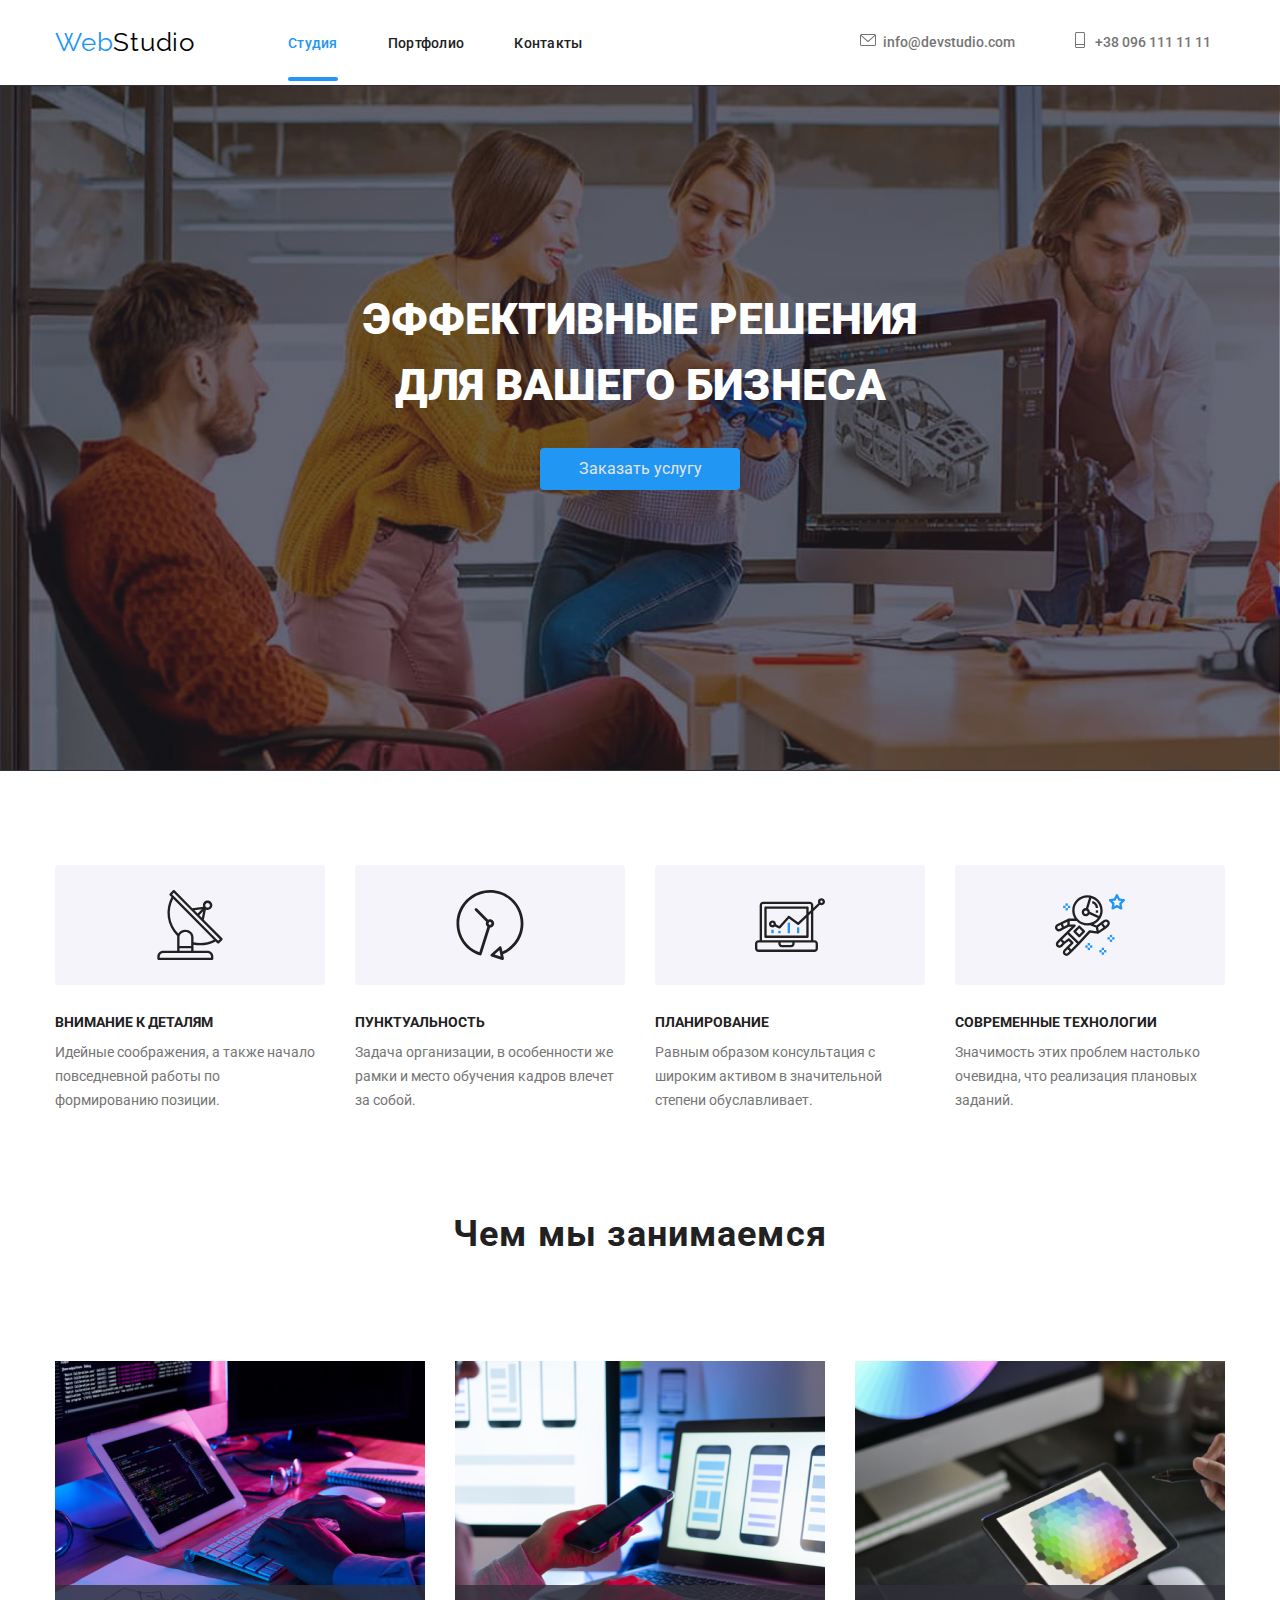
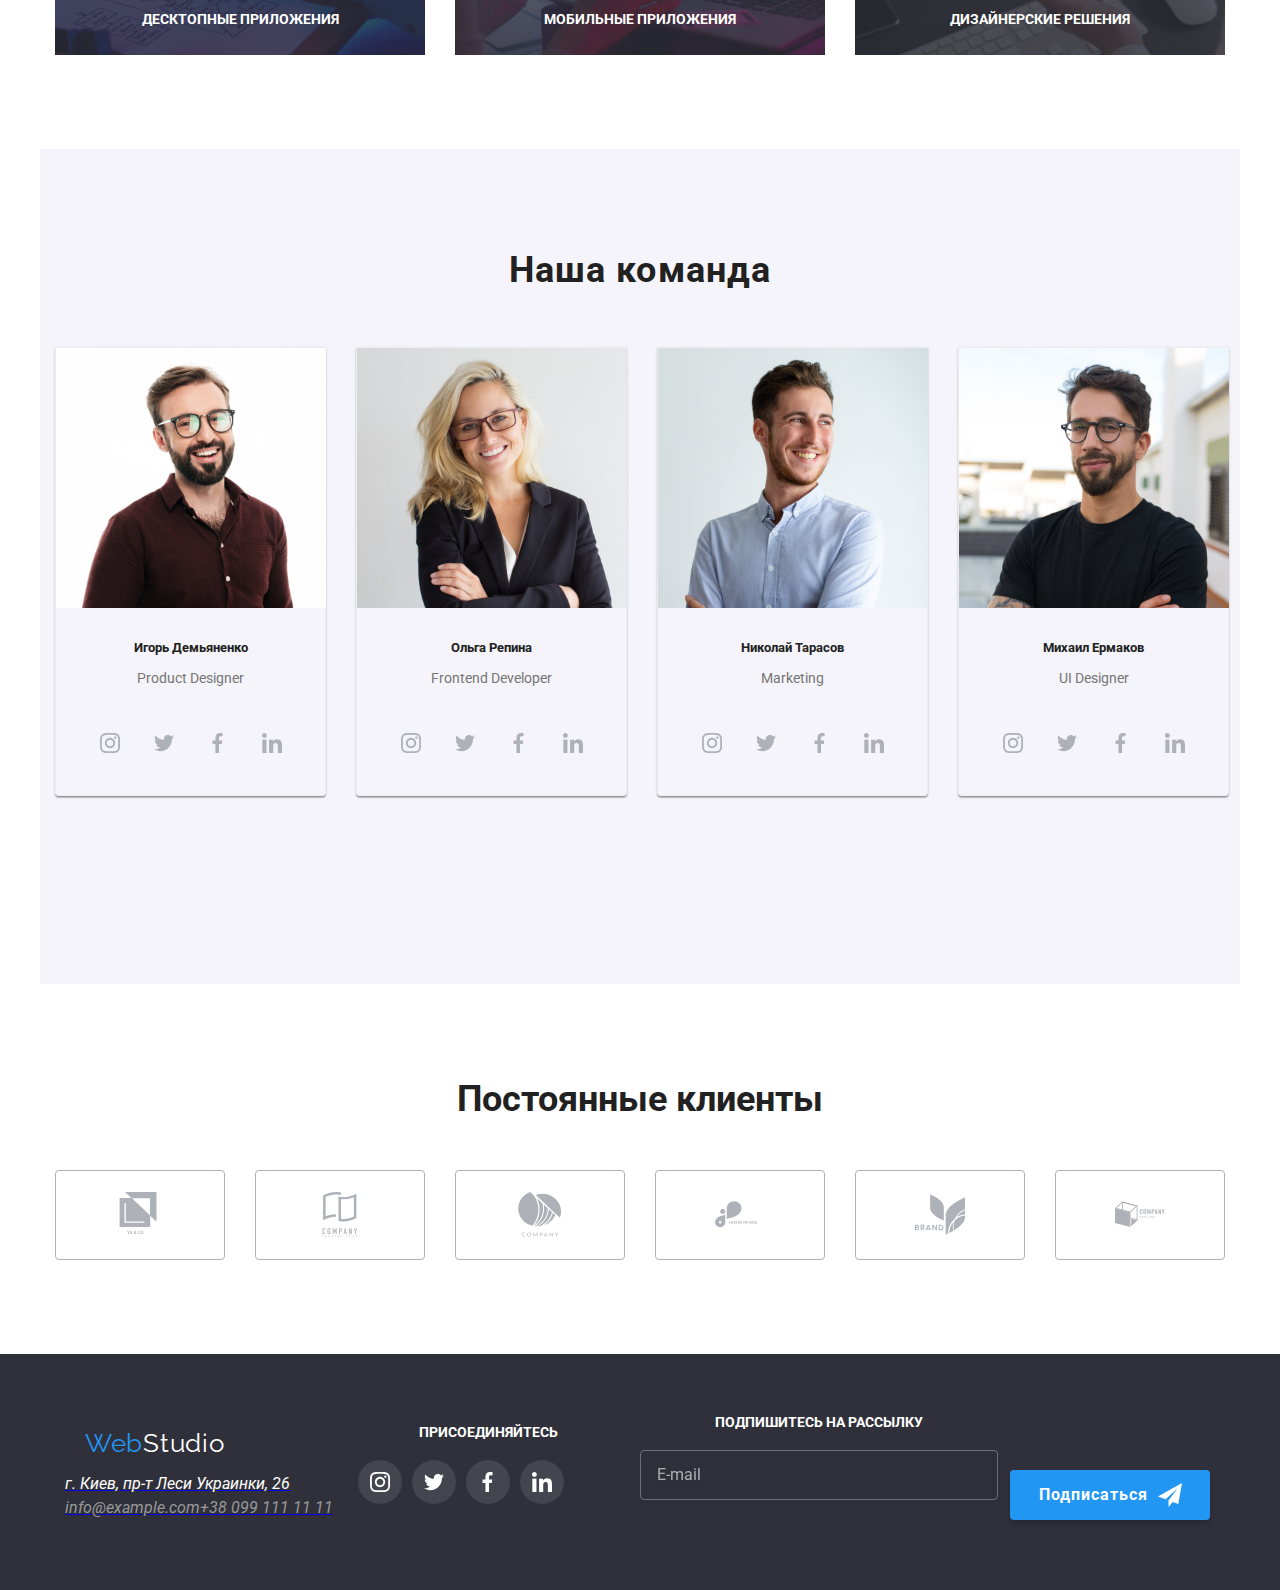
==== commit 28c284d7: "Добавляет правки моб.адаптива индекс и меню портфолио" ====
--- a/index.html
+++ b/index.html
@@ -215,8 +215,7 @@
 
     <!--Наша команда-->
 
-        <section>
-       <div class="section-team wrapper">
+        <section class="section-team wrapper">
         <h5 class="section-title">Наша команда</h5>
     <ul class="section">
     
@@ -351,7 +350,7 @@
              <use href="./SVG/sprite.svg#icon-logo-6"></use>
             </svg></a></li>
             </ul>
-            </div>  
+            
           </section>
     
 </main>
--- a/css/main.min.css
+++ b/css/main.min.css
@@ -1,4 +1,4 @@
-.h1,h2,h3,h4,h5,h6{font-family:Roboto, sans-serif;color:#212121}.page{background-color:#fff;color:#757575;font-family:Roboto, sans-serif}.list{list-style:none;margin:0;padding:0}.link{color:inherit;text-decoration:none}ul{list-style:none}address{list-style:none}html{-webkit-box-sizing:border-box;box-sizing:border-box}*,*::before,*::after{-webkit-box-sizing:inherit;box-sizing:inherit}*{margin:0;padding:0}.container{width:100%;margin:0 auto;padding-right:15px;padding-left:15px}.header-container{width:100%;margin:0 auto;padding-top:auto;padding-bottom:auto;padding-right:15px;padding-left:15px}.h1,h2,h3,h4,h5,h6{font-family:Roboto, sans-serif;color:#212121}.page{background-color:#fff;color:#757575;font-family:Roboto, sans-serif}.list{list-style:none;margin:0;padding:0}.link{color:inherit;text-decoration:none}ul{list-style:none}address{list-style:none}html{-webkit-box-sizing:border-box;box-sizing:border-box}*,*::before,*::after{-webkit-box-sizing:inherit;box-sizing:inherit}*{margin:0;padding:0}.container{width:100%;margin:0 auto;padding-right:15px;padding-left:15px}.header-container{width:100%;margin:0 auto;padding-top:auto;padding-bottom:auto;padding-right:15px;padding-left:15px}.logo{color:#2196F3;font-family:Raleway, -apple-system, BlinkMacSystemFont, 'Segoe UI', Roboto, Oxygen, Ubuntu, Cantarell, 'Open Sans', 'Helvetica Neue', sans-serif;font-size:26px;line-height:1,19px;letter-spacing:0.03em;text-decoration:none;margin-right:93px;display:-webkit-inline-box;display:-ms-inline-flexbox;display:inline-flex}.logo-footer{color:white}@media screen and (max-width: 767px){.logo-footer{margin-bottom:20px}}.logo-blue-footer{color:#2196F3;font-family:Raleway, -apple-system, BlinkMacSystemFont, 'Segoe UI', Roboto, Oxygen, Ubuntu, Cantarell, 'Open Sans', 'Helvetica Neue', sans-serif;font-size:26px;line-height:1,19px;letter-spacing:0.03em;text-decoration:none;display:block}@media screen and (min-width: 768px){.logo-blue-footer{padding-left:0px;margin-right:93px}}.accent{color:black}.h1,h2,h3,h4,h5,h6{font-family:Roboto, sans-serif;color:#212121}.page{background-color:#fff;color:#757575;font-family:Roboto, sans-serif}.list{list-style:none;margin:0;padding:0}.link{color:inherit;text-decoration:none}ul{list-style:none}address{list-style:none}html{-webkit-box-sizing:border-box;box-sizing:border-box}*,*::before,*::after{-webkit-box-sizing:inherit;box-sizing:inherit}*{margin:0;padding:0}.container{width:100%;margin:0 auto;padding-right:15px;padding-left:15px}.header-container{width:100%;margin:0 auto;padding-top:auto;padding-bottom:auto;padding-right:15px;padding-left:15px}.site-nav-list{display:none;-webkit-box-align:center;-ms-flex-align:center;align-items:center}@media screen and (min-width: 768px){.site-nav-list{display:-webkit-inline-box;display:-ms-inline-flexbox;display:inline-flex}}.site-nav-list.a:hover,.site-nav-list.a:focus{color:#2196F3}.site-nav-list a{color:#212121;font-family:Roboto, sans-serif;font-style:normal;font-weight:500;font-size:14px;text-decoration:none;letter-spacing:0.02em;padding-right:50px}.site-nav-list .a .current{color:#2196F3}.site-nav-list-address{display:none;margin-left:170px}@media screen and (min-width: 768px){.site-nav-list-address{display:-webkit-box;display:-ms-flexbox;display:flex}}.site-nav-list-address .contacts-item+.item{margin-left:50px}.contacts-item{display:-webkit-box;display:-ms-flexbox;display:flex;margin-top:32px;margin-bottom:32px;padding-left:50px}.site-nav-list-address a{color:#757575;font-family:inherit;font-weight:500;font-size:14px;line-height:1,14px;text-decoration:none}.site-nav-list-address a:hover,.site-nav-list-address a:focus{color:#2196F3}.site-nav-list-address a.current{color:#2196F3}.site-nav .contacts-item:last-child{margin-right:0}.link.current{position:relative;color:#2196F3}.link.current::after{content:'';display:block;position:absolute;left:0;bottom:-30px;height:4px;width:50%;background-color:#2196F3;border-radius:2px}.link.currentSecond{position:relative;color:#2196F3}.link.currentSecond::after{content:'';display:block;position:absolute;left:0;bottom:-35px;height:4px;width:78px;background-color:#2196F3;border-radius:2px}.link:hover,.link:focus{color:#2196F3}.color-page{color:#2196F3}svg.address-link-icon{width:30px;height:16px;fill:#757575;-webkit-box-align:baseline;-ms-flex-align:baseline;align-items:baseline;padding-left:3px;padding-right:3px;float:left;overflow:hidden}.site-nav-list-address.address-link:focus .address-link-icon,.address-link:hover .address-link-icon{fill:#2196F3}li.contacts-item:focus,li.contacts-item:hover{fill:#2196F3}.menu-decoration a{text-decoration:none;color:#212121}.mobile-menu{position:absolute;left:0;right:0;background-color:#ffffff;-webkit-box-shadow:0px 4px 8px rgba(0,0,0,0.04),0px 2px 4px rgba(0,0,0,0.08),0px 1px 3px rgba(0,0,0,0.16);box-shadow:0px 4px 8px rgba(0,0,0,0.04),0px 2px 4px rgba(0,0,0,0.08),0px 1px 3px rgba(0,0,0,0.16);padding-top:60px;padding-bottom:60px;opacity:0;visibility:hidden;color:#212121;font-family:Roboto, sans-serif;font-style:normal;font-weight:500;font-size:18px;text-decoration:none;letter-spacing:0.02em;padding-right:50px}@media screen and (min-width: 768px){.mobile-menu{display:none}}.mobile-menu.is--open{opacity:1;visibility:visible}.mobile-menu-list{text-align:center}.mobile-menu-item{margin-bottom:40px}.mobile-menu-contacts-item:not(:last-child){margin-bottom:16px}.mobile-address-link-icon{width:30px;height:16px;fill:#757575;-webkit-box-align:baseline;-ms-flex-align:baseline;align-items:baseline;padding-left:3px;padding-right:3px;float:center;overflow:hidden}.site-nav-list{display:none;-webkit-box-align:center;-ms-flex-align:center;align-items:center}@media screen and (min-width: 768px){.site-nav-list{display:-webkit-inline-box;display:-ms-inline-flexbox;display:inline-flex}}.site-nav-list.a:hover,.site-nav-list.a:focus{color:#2196F3}.site-nav-list a{color:#212121;font-family:Roboto, sans-serif;font-style:normal;font-weight:500;font-size:14px;text-decoration:none;letter-spacing:0.02em;padding-right:50px}.site-nav-list .a .current{color:#2196F3}.site-nav-list-address{display:none;margin-left:170px}@media screen and (min-width: 768px){.site-nav-list-address{display:-webkit-box;display:-ms-flexbox;display:flex}}.site-nav-list-address .contacts-item+.item{margin-left:50px}.contacts-item{display:-webkit-box;display:-ms-flexbox;display:flex;margin-top:32px;margin-bottom:32px;padding-left:50px}.site-nav-list-address a{color:#757575;font-family:inherit;font-weight:500;font-size:14px;line-height:1,14px;text-decoration:none}.site-nav-list-address a:hover,.site-nav-list-address a:focus{color:#2196F3}.site-nav-list-address a.current{color:#2196F3}.site-nav .contacts-item:last-child{margin-right:0}.link.current{position:relative;color:#2196F3}.link.current::after{content:'';display:block;position:absolute;left:0;bottom:-30px;height:4px;width:50%;background-color:#2196F3;border-radius:2px}.link.currentSecond{position:relative;color:#2196F3}.link.currentSecond::after{content:'';display:block;position:absolute;left:0;bottom:-35px;height:4px;width:78px;background-color:#2196F3;border-radius:2px}.link:hover,.link:focus{color:#2196F3}.color-page{color:#2196F3}svg.address-link-icon{width:30px;height:16px;fill:#757575;-webkit-box-align:baseline;-ms-flex-align:baseline;align-items:baseline;padding-left:3px;padding-right:3px;float:left;overflow:hidden}.site-nav-list-address.address-link:focus .address-link-icon,.address-link:hover .address-link-icon{fill:#2196F3}li.contacts-item:focus,li.contacts-item:hover{fill:#2196F3}.menu-decoration a{text-decoration:none;color:#212121}.mobile-menu{position:absolute;left:0;right:0;background-color:#ffffff;-webkit-box-shadow:0px 4px 8px rgba(0,0,0,0.04),0px 2px 4px rgba(0,0,0,0.08),0px 1px 3px rgba(0,0,0,0.16);box-shadow:0px 4px 8px rgba(0,0,0,0.04),0px 2px 4px rgba(0,0,0,0.08),0px 1px 3px rgba(0,0,0,0.16);padding-top:60px;padding-bottom:60px;opacity:0;visibility:hidden;color:#212121;font-family:Roboto, sans-serif;font-style:normal;font-weight:500;font-size:18px;text-decoration:none;letter-spacing:0.02em;padding-right:50px}@media screen and (min-width: 768px){.mobile-menu{display:none}}.mobile-menu.is--open{opacity:1;visibility:visible}.mobile-menu-list{text-align:center}.mobile-menu-item{margin-bottom:40px}.mobile-menu-contacts-item:not(:last-child){margin-bottom:16px}.mobile-address-link-icon{width:30px;height:16px;fill:#757575;-webkit-box-align:baseline;-ms-flex-align:baseline;align-items:baseline;padding-left:3px;padding-right:3px;float:center;overflow:hidden}.main-nav{display:-webkit-inline-box;display:-ms-inline-flexbox;display:inline-flex;-webkit-box-align:center;-ms-flex-align:center;align-items:center}@media screen and (max-width: 767px){.main-nav{margin-bottom:16px;margin-top:16px;-webkit-box-pack:justify;-ms-flex-pack:justify;justify-content:space-between;-webkit-box-flex:1;-ms-flex-positive:1;flex-grow:1;width:100%}}.site-nav-list{display:none;-webkit-box-align:center;-ms-flex-align:center;align-items:center}@media screen and (min-width: 768px){.site-nav-list{display:-webkit-inline-box;display:-ms-inline-flexbox;display:inline-flex}}.site-nav-list.a:hover,.site-nav-list.a:focus{color:#2196F3}.site-nav-list a{color:#212121;font-family:Roboto, sans-serif;font-style:normal;font-weight:500;font-size:14px;text-decoration:none;letter-spacing:0.02em;padding-right:50px}.site-nav-list .a .current{color:#2196F3}.site-nav-list-address{display:none;margin-left:170px}@media screen and (min-width: 768px){.site-nav-list-address{display:-webkit-box;display:-ms-flexbox;display:flex}}.site-nav-list-address .contacts-item+.item{margin-left:50px}.contacts-item{display:-webkit-box;display:-ms-flexbox;display:flex;margin-top:32px;margin-bottom:32px;padding-left:50px}.site-nav-list-address a{color:#757575;font-family:inherit;font-weight:500;font-size:14px;line-height:1,14px;text-decoration:none}.site-nav-list-address a:hover,.site-nav-list-address a:focus{color:#2196F3}.site-nav-list-address a.current{color:#2196F3}.site-nav .contacts-item:last-child{margin-right:0}.link.current{position:relative;color:#2196F3}.link.current::after{content:'';display:block;position:absolute;left:0;bottom:-30px;height:4px;width:50%;background-color:#2196F3;border-radius:2px}.link.currentSecond{position:relative;color:#2196F3}.link.currentSecond::after{content:'';display:block;position:absolute;left:0;bottom:-35px;height:4px;width:78px;background-color:#2196F3;border-radius:2px}.link:hover,.link:focus{color:#2196F3}.color-page{color:#2196F3}svg.address-link-icon{width:30px;height:16px;fill:#757575;-webkit-box-align:baseline;-ms-flex-align:baseline;align-items:baseline;padding-left:3px;padding-right:3px;float:left;overflow:hidden}.site-nav-list-address.address-link:focus .address-link-icon,.address-link:hover .address-link-icon{fill:#2196F3}li.contacts-item:focus,li.contacts-item:hover{fill:#2196F3}.menu-decoration a{text-decoration:none;color:#212121}.mobile-menu{position:absolute;left:0;right:0;background-color:#ffffff;-webkit-box-shadow:0px 4px 8px rgba(0,0,0,0.04),0px 2px 4px rgba(0,0,0,0.08),0px 1px 3px rgba(0,0,0,0.16);box-shadow:0px 4px 8px rgba(0,0,0,0.04),0px 2px 4px rgba(0,0,0,0.08),0px 1px 3px rgba(0,0,0,0.16);padding-top:60px;padding-bottom:60px;opacity:0;visibility:hidden;color:#212121;font-family:Roboto, sans-serif;font-style:normal;font-weight:500;font-size:18px;text-decoration:none;letter-spacing:0.02em;padding-right:50px}@media screen and (min-width: 768px){.mobile-menu{display:none}}.mobile-menu.is--open{opacity:1;visibility:visible}.mobile-menu-list{text-align:center}.mobile-menu-item{margin-bottom:40px}.mobile-menu-contacts-item:not(:last-child){margin-bottom:16px}.mobile-address-link-icon{width:30px;height:16px;fill:#757575;-webkit-box-align:baseline;-ms-flex-align:baseline;align-items:baseline;padding-left:3px;padding-right:3px;float:center;overflow:hidden}.section-title{color:#212121;font-weight:700;font-size:36px;line-height:1,7px;letter-spacing:0.03em;padding-bottom:50px}.section-details{width:100%;margin:0 auto;padding-right:15px;padding-left:15px;padding-top:94px}@media screen and (min-width: 768px){.section-details{display:-webkit-box;display:-ms-flexbox;display:flex;padding-bottom:94px}}.heading{margin:0;font-size:14px;text-align:left}@media screen and (max-width: 767px){.heading{text-align:center}}@media screen and (min-width: 768px){.heading{display:-webkit-box;display:-ms-flexbox;display:flex}}.main-paragraph-h2{font-weight:400;font-size:14px;line-height:1,7px;margin-top:4px;-ms-flex-wrap:wrap;flex-wrap:wrap;width:100%;text-align:left}@media screen and (max-width: 767px){.main-paragraph-h2{padding-bottom:30px}}@media screen and (min-width: 768px){.main-paragraph-h2{margin-right:20px}}@media screen and (min-width: 768px){.features .section-details{display:-webkit-box;display:-ms-flexbox;display:flex;padding:94px 0px}}@media screen and (min-width: 768px){.section-details .items{width:calc((100% - 90px) / 2)}}@media screen and (min-width: 1200px){.section-details .items .section-details .items{width:calc((100% - 90px) / 4)}}@media screen and (min-width: 768px){.section-details .items:not(:last-child){margin-right:30px}}.section-details .items::before{display:block;content:'';height:120px;background-color:#f5f4fa;background-repeat:no-repeat;background-position:center;border-radius:4px}.section-details .items:nth-child(1)::before{background-image:url(../images/images-hm4/antena.svg)}.section-details .items:nth-child(2)::before{background-image:url(../images/images-hm4/clock.svg)}.section-details .items:nth-child(3)::before{background-image:url(../images/images-hm4/diagramm.svg)}.section-details .items:nth-child(4)::before{background-image:url(../images/images-hm4/astronaut.svg)}.features .heading{margin-top:30px;margin-bottom:0px;color:#212121;font-family:Roboto;font-weight:700;font-size:14px;line-height:1.14;text-transform:uppercase}.features .main-paragraph-h2{margin-top:10px;margin-bottom:0;color:#757575;font-family:Roboto;font-weight:400;font-size:14px;line-height:1.7}.hero-name{color:#FFFFFF}.hero-title{color:#212121;font-style:400;font-weight:900;font-size:44px;line-height:1,36px;text-align:center;padding-bottom:30px}.center{text-align:center;border:1px solid #0000}.main-container{margin:0 auto;padding-right:15px;padding-left:15px;padding-top:200px;padding-bottom:280px;background-color:#2f303a;text-align:center;background-repeat:no-repeat;background-size:cover}@media screen and (max-width: 767px){.main-container{background-image:-webkit-gradient(linear, left top, right top, from(rgba(47,48,58,0.4)), to(rgba(47,48,58,0.4))),url("../images/images-hm4/mobile-header.jpg");background-image:linear-gradient(to right, rgba(47,48,58,0.4), rgba(47,48,58,0.4)),url("../images/images-hm4/mobile-header.jpg")}}@media screen and (min-width: 768px){.main-container{background-image:-webkit-gradient(linear, left top, right top, from(rgba(47,48,58,0.4)), to(rgba(47,48,58,0.4))),url("../images/images-hm4/tablet-header.jpg");background-image:linear-gradient(to right, rgba(47,48,58,0.4), rgba(47,48,58,0.4)),url("../images/images-hm4/tablet-header.jpg")}}@media screen and (min-width: 1200px){.main-container{background-image:-webkit-gradient(linear, left top, right top, from(rgba(47,48,58,0.4)), to(rgba(47,48,58,0.4))),url("../images/images-hm4/Img2optim.jpg");background-image:linear-gradient(to right, rgba(47,48,58,0.4), rgba(47,48,58,0.4)),url("../images/images-hm4/Img2optim.jpg")}}.hero-name{color:#FFFFFF}.hero-title{color:#212121;font-style:400;font-weight:900;font-size:44px;line-height:1,36px;text-align:center;padding-bottom:30px}.center{text-align:center;border:1px solid #0000}.main-container{margin:0 auto;padding-right:15px;padding-left:15px;padding-top:200px;padding-bottom:280px;background-color:#2f303a;text-align:center;background-repeat:no-repeat;background-size:cover}@media screen and (max-width: 767px){.main-container{background-image:-webkit-gradient(linear, left top, right top, from(rgba(47,48,58,0.4)), to(rgba(47,48,58,0.4))),url("../images/images-hm4/mobile-header.jpg");background-image:linear-gradient(to right, rgba(47,48,58,0.4), rgba(47,48,58,0.4)),url("../images/images-hm4/mobile-header.jpg")}}@media screen and (min-width: 768px){.main-container{background-image:-webkit-gradient(linear, left top, right top, from(rgba(47,48,58,0.4)), to(rgba(47,48,58,0.4))),url("../images/images-hm4/tablet-header.jpg");background-image:linear-gradient(to right, rgba(47,48,58,0.4), rgba(47,48,58,0.4)),url("../images/images-hm4/tablet-header.jpg")}}@media screen and (min-width: 1200px){.main-container{background-image:-webkit-gradient(linear, left top, right top, from(rgba(47,48,58,0.4)), to(rgba(47,48,58,0.4))),url("../images/images-hm4/Img2optim.jpg");background-image:linear-gradient(to right, rgba(47,48,58,0.4), rgba(47,48,58,0.4)),url("../images/images-hm4/Img2optim.jpg")}}.button-primary{background-color:#2196F3;color:#E5E5E5;border-color:transparent;display:inline-block;min-width:200px;border-radius:4px;padding:10px 32px;text-align:center}.button{color:#2196F3;font-family:inherit;background-color:#E5E5E5;font-size:16px;line-height:1,8px;font-weight:700;text-decoration:none;padding:12px 24px;display:inline-block;border:1px solid black}.filter .link-filter{padding:6px 22px;font-family:Roboto;font-weight:500;font-size:16px;line-height:1.6;text-align:center;color:#212121;background:#f5f4fa;border-radius:4px;border:0}.filter .link-filter:hover,.link-filter:focus{background:#2196F3;color:#ffffff;-webkit-box-shadow:0px 3px 1px rgba(0,0,0,0.1),0px 1px 2px rgba(0,0,0,0.08),0px 2px 2px rgba(0,0,0,0.12);box-shadow:0px 3px 1px rgba(0,0,0,0.1),0px 1px 2px rgba(0,0,0,0.08),0px 2px 2px rgba(0,0,0,0.12)}.footer-form-container button{margin-left:12px;padding-top:10px;padding-right:28px;padding-bottom:10px;padding-left:29px;-webkit-box-align:center;-ms-flex-align:center;align-items:center;font-weight:700;font-size:16px;line-height:1.875;letter-spacing:0.06em;color:#ffffff;background-color:#2196F3;border:0;-webkit-box-shadow:0px 4px 4px rgba(0,0,0,0.15);box-shadow:0px 4px 4px rgba(0,0,0,0.15);border-radius:4px}@media screen and (min-width: 768px){.footer-form-container button{display:-webkit-box;display:-ms-flexbox;display:flex}}.mobile-menu-btn{display:none;width:35px;height:35px}@media screen and (max-width: 767px){.mobile-menu-btn{display:block}}.menu-link::after{content:"";display:block;width:50%;height:4px;background-color:#2196F3;border-radius:2px}.mobile-link::after{content:"";display:block;width:10%;height:4px;background-color:#2196F3;border-radius:2px;margin-top:8px;text-align:center}.line-container{margin-left:auto;margin-right:auto;outline:1px solid #ECECEC}.line-container{margin-left:auto;margin-right:auto;width:1600px;outline:1px solid #ECECEC}.portfolio .filter{display:-webkit-box;display:-ms-flexbox;display:flex;-webkit-box-pack:center;-ms-flex-pack:center;justify-content:center}.portfolio .filter-items:not(:last-child){margin-right:8px}.portfolio .filter-items{display:inline}.container.portfolio-padding{padding-top:100px;padding-bottom:50px;text-align:center}.container.portfolio-padding-img{padding-bottom:94px}.portfolio .content{display:-webkit-box;display:-ms-flexbox;display:flex;-ms-flex-wrap:wrap;flex-wrap:wrap}.portfolio .content-items{width:calc((100% - 60px) / 3);border:1px solid #eeeeee}.portfolio .content-items:not(:nth-child(3n)){margin-right:30px}.portfolio .content-items:not(:nth-child(-n+3)){margin-top:30px}li.content-items:hover,.content-items:focus{-webkit-box-shadow:0px 1px 1px rgba(0,0,0,0.12),0px 4px 4px rgba(0,0,0,0.06),1px 4px 6px rgba(0,0,0,0.16);box-shadow:0px 1px 1px rgba(0,0,0,0.12),0px 4px 4px rgba(0,0,0,0.06),1px 4px 6px rgba(0,0,0,0.16)}.content .title{margin-top:20px;padding-left:24px;color:#212121;font-family:Roboto;font-weight:700;font-size:18px;line-height:2;letter-spacing:0.06em}.content .type{margin-top:4px;padding-left:24px;color:#757575;font-family:Roboto;font-weight:400;font-size:16px;line-height:1.8;padding-bottom:20px}.content-overlay{position:relative;display:-webkit-box;display:-ms-flexbox;display:flex;-webkit-box-align:center;-ms-flex-align:center;align-items:center;overflow:hidden}.content-overlay::before{content:"";position:absolute;width:100%;height:100%;background:rgba(33,150,243,0.9);opacity:0;-webkit-transition-property:opacity, -webkit-transform;transition-property:opacity, -webkit-transform;transition-property:opacity, transform;transition-property:opacity, transform, -webkit-transform;-webkit-transition-duration:250ms;transition-duration:250ms;-webkit-transition-timing-function:cubic-bezier(0.4, 0, 0.2, 1);transition-timing-function:cubic-bezier(0.4, 0, 0.2, 1);-webkit-transform:translateY(100%);transform:translateY(100%)}.content .img-item:hover .content-overlay::before,.content .img-item:focus .content-overlay::before{opacity:1;-webkit-transform:translateY(0);transform:translateY(0)}.content-overlay>.description{position:absolute;margin-top:0;margin-bottom:0;padding-right:24px;padding-left:24px;font-size:18px;line-height:1.555;color:#ffffff;opacity:0;-webkit-transition-property:opacity, -webkit-transform;transition-property:opacity, -webkit-transform;transition-property:opacity, transform;transition-property:opacity, transform, -webkit-transform;-webkit-transition-duration:250ms;transition-duration:250ms;-webkit-transition-timing-function:cubic-bezier(0.4, 0, 0.2, 1);transition-timing-function:cubic-bezier(0.4, 0, 0.2, 1);-webkit-transform:translateY(100%);transform:translateY(100%)}.content .img-item:hover .description,.content .img-item:focus .description{opacity:1;-webkit-transform:translateY(0);transform:translateY(0)}.portfolio-meta .color-type{color:#757575;font-family:Roboto;font-weight:400;font-size:16px;line-height:1.8;padding-bottom:20px;margin-top:4px;padding-left:4px}.img-item{text-decoration:none}.portfolio-title{margin-top:6px;padding-left:4px;color:#212121;font-family:Roboto;font-weight:700;font-size:18px;line-height:2;letter-spacing:0.06em}.portfolio-meta{padding:20px 24px;border-right:1px solid #eeeeee;border-bottom:1px solid #eeeeee;border-left:1px solid #eeeeee;border-top:none;-webkit-box-sizing:border-box;box-sizing:border-box}.portfolio-actions:focus,.portfolio-actions:hover{opacity:1;-webkit-transform:translateY(0);transform:translateY(0);color:white;position:relative}.button-primary{background-color:#2196F3;color:#E5E5E5;border-color:transparent;display:inline-block;min-width:200px;border-radius:4px;padding:10px 32px;text-align:center}.button{color:#2196F3;font-family:inherit;background-color:#E5E5E5;font-size:16px;line-height:1,8px;font-weight:700;text-decoration:none;padding:12px 24px;display:inline-block;border:1px solid black}.filter .link-filter{padding:6px 22px;font-family:Roboto;font-weight:500;font-size:16px;line-height:1.6;text-align:center;color:#212121;background:#f5f4fa;border-radius:4px;border:0}.filter .link-filter:hover,.link-filter:focus{background:#2196F3;color:#ffffff;-webkit-box-shadow:0px 3px 1px rgba(0,0,0,0.1),0px 1px 2px rgba(0,0,0,0.08),0px 2px 2px rgba(0,0,0,0.12);box-shadow:0px 3px 1px rgba(0,0,0,0.1),0px 1px 2px rgba(0,0,0,0.08),0px 2px 2px rgba(0,0,0,0.12)}.footer-form-container button{margin-left:12px;padding-top:10px;padding-right:28px;padding-bottom:10px;padding-left:29px;-webkit-box-align:center;-ms-flex-align:center;align-items:center;font-weight:700;font-size:16px;line-height:1.875;letter-spacing:0.06em;color:#ffffff;background-color:#2196F3;border:0;-webkit-box-shadow:0px 4px 4px rgba(0,0,0,0.15);box-shadow:0px 4px 4px rgba(0,0,0,0.15);border-radius:4px}@media screen and (min-width: 768px){.footer-form-container button{display:-webkit-box;display:-ms-flexbox;display:flex}}.mobile-menu-btn{display:none;width:35px;height:35px}@media screen and (max-width: 767px){.mobile-menu-btn{display:block}}.container.portfolio-padding-img{padding-bottom:94px}.portfolio .content{display:-webkit-box;display:-ms-flexbox;display:flex;-ms-flex-wrap:wrap;flex-wrap:wrap}.portfolio .content-items{width:calc((100% - 60px) / 3);border:1px solid #eeeeee}.portfolio .content-items:not(:nth-child(3n)){margin-right:30px}.portfolio .content-items:not(:nth-child(-n+3)){margin-top:30px}li.content-items:hover,.content-items:focus{-webkit-box-shadow:0px 1px 1px rgba(0,0,0,0.12),0px 4px 4px rgba(0,0,0,0.06),1px 4px 6px rgba(0,0,0,0.16);box-shadow:0px 1px 1px rgba(0,0,0,0.12),0px 4px 4px rgba(0,0,0,0.06),1px 4px 6px rgba(0,0,0,0.16)}.content .title{margin-top:20px;padding-left:24px;color:#212121;font-family:Roboto;font-weight:700;font-size:18px;line-height:2;letter-spacing:0.06em}.content .type{margin-top:4px;padding-left:24px;color:#757575;font-family:Roboto;font-weight:400;font-size:16px;line-height:1.8;padding-bottom:20px}.content-overlay{position:relative;display:-webkit-box;display:-ms-flexbox;display:flex;-webkit-box-align:center;-ms-flex-align:center;align-items:center;overflow:hidden}.content-overlay::before{content:"";position:absolute;width:100%;height:100%;background:rgba(33,150,243,0.9);opacity:0;-webkit-transition-property:opacity, -webkit-transform;transition-property:opacity, -webkit-transform;transition-property:opacity, transform;transition-property:opacity, transform, -webkit-transform;-webkit-transition-duration:250ms;transition-duration:250ms;-webkit-transition-timing-function:cubic-bezier(0.4, 0, 0.2, 1);transition-timing-function:cubic-bezier(0.4, 0, 0.2, 1);-webkit-transform:translateY(100%);transform:translateY(100%)}.content .img-item:hover .content-overlay::before,.content .img-item:focus .content-overlay::before{opacity:1;-webkit-transform:translateY(0);transform:translateY(0)}.content-overlay>.description{position:absolute;margin-top:0;margin-bottom:0;padding-right:24px;padding-left:24px;font-size:18px;line-height:1.555;color:#ffffff;opacity:0;-webkit-transition-property:opacity, -webkit-transform;transition-property:opacity, -webkit-transform;transition-property:opacity, transform;transition-property:opacity, transform, -webkit-transform;-webkit-transition-duration:250ms;transition-duration:250ms;-webkit-transition-timing-function:cubic-bezier(0.4, 0, 0.2, 1);transition-timing-function:cubic-bezier(0.4, 0, 0.2, 1);-webkit-transform:translateY(100%);transform:translateY(100%)}.content .img-item:hover .description,.content .img-item:focus .description{opacity:1;-webkit-transform:translateY(0);transform:translateY(0)}.portfolio-meta .color-type{color:#757575;font-family:Roboto;font-weight:400;font-size:16px;line-height:1.8;padding-bottom:20px;margin-top:4px;padding-left:4px}.img-item{text-decoration:none}.portfolio-title{margin-top:6px;padding-left:4px;color:#212121;font-family:Roboto;font-weight:700;font-size:18px;line-height:2;letter-spacing:0.06em}.portfolio-meta{padding:20px 24px;border-right:1px solid #eeeeee;border-bottom:1px solid #eeeeee;border-left:1px solid #eeeeee;border-top:none;-webkit-box-sizing:border-box;box-sizing:border-box}.portfolio-actions:focus,.portfolio-actions:hover{opacity:1;-webkit-transform:translateY(0);transform:translateY(0);color:white;position:relative}.footer-background{background-color:#2F303A;font-style:normal;font-weight:normal;font-size:14px;line-height:24px;font-family:Roboto;letter-spacing:0.02em}.text-decoration{text-decoration:none}.footer-site-nav-list{display:-webkit-inline-box;display:-ms-inline-flexbox;display:inline-flex;-webkit-box-align:center;-ms-flex-align:center;align-items:center}@media screen and (max-width: 767px){.footer-site-nav-list{font-family:Roboto;font-style:normal;font-weight:normal;font-size:14px;line-height:24px;letter-spacing:0.03em;height:21px;text-decoration:none}}.footer-text-color{color:#FFFFFF}.column{width:100%;text-align:center;padding:10px}@media screen and (min-width: 768px){.column{float:left;width:25%}}.row:after{content:"";display:table;clear:both}.footer-text-color-address{color:#999}.background-lengthening{background-color:#2F303A}.background-lengthening-footer{background-color:#2F303A;width:100%;padding-bottom:60px;padding-top:60px}@media screen and (min-width: 768px){.background-lengthening-footer{display:-webkit-box;display:-ms-flexbox;display:flex;margin:0 auto}}.text-footer{display:block}@media screen and (max-width: 767px){.text-footer{text-align:center;padding-bottom:9px}}.footer-nav-list{font-family:Roboto, sans-serif;font-style:normal;font-weight:400;font-size:14px;text-decoration:none}.footer-nav-list-address a{color:#757575;font-family:inherit;font-weight:400;font-size:14px;line-height:1,5px;text-decoration:none}.footer .address{margin-top:20px;font-style:normal}.footer .map{color:#ffffff;font-family:Roboto;font-weight:400;font-size:14px;line-height:1.7;text-decoration:none}.footer .link{display:block;margin-top:9px;text-align:center;color:rgba(255,255,255,0.6);font-family:Roboto;font-weight:400;font-size:14px;line-height:1.7}.container.footer-padding{display:block;padding-top:60px;padding-bottom:60px;padding-right:0}.footer{background-color:var(--heder-footer-bg)}.footer .logo{display:inline-block;font-family:Raleway;font-weight:700;font-size:26px;line-height:1.2;color:#2196F3;text-decoration:none}.footer .logo-text{color:#ffffff}.footer .address{margin-top:20px;font-style:normal}.footer .map{color:#ffffff;font-family:Roboto;font-weight:400;font-size:14px;line-height:1.7;text-decoration:none}.footer .link{margin-top:9px;color:rgba(255,255,255,0.6);font-family:Roboto;font-weight:400;font-size:14px;line-height:1.7;text-decoration:none}.footer-join{display:block;margin-left:215px}.footer-join-title{margin-top:10;margin-bottom:0;font-weight:700;font-size:14px;line-height:1.142;text-transform:uppercase;color:#ffffff;margin-right:10px}.container.footer-padding{margin-right:70px}.footer-networks{display:-webkit-box;display:-ms-flexbox;display:flex;margin-top:20px;padding-top:0px}@media screen and (max-width: 767px){.footer-networks{-webkit-box-pack:center;-ms-flex-pack:center;justify-content:center}}@media screen and (min-width: 768px){.footer-networks{padding-right:100px}}.footer-form{text-align:center}@media screen and (min-width: 768px){.footer-form{display:-webkit-box;display:-ms-flexbox;display:flex;-webkit-box-align:end;-ms-flex-align:end;align-items:flex-end}}.footer-mai-input{margin-bottom:20px}@media screen and (min-width: 768px){.footer-mai-input{display:-webkit-box;display:-ms-flexbox;display:flex;-webkit-box-orient:vertical;-webkit-box-direction:normal;-ms-flex-direction:column;flex-direction:column}}.footer-mai-input .helper::-webkit-input-placeholder{color:rgba(255,255,255,0.6)}.footer-mai-input .helper:-ms-input-placeholder{color:rgba(255,255,255,0.6)}.footer-mai-input .helper::-ms-input-placeholder{color:rgba(255,255,255,0.6)}.footer-mai-input .helper::placeholder{color:rgba(255,255,255,0.6)}.footer-mai-input label{font-weight:700;font-size:14px;line-height:1.142;text-transform:uppercase;color:#ffffff}.footer-mai-input input{margin-top:20px;padding-top:15px;padding-right:16px;padding-bottom:15px;padding-left:16px;width:358px;color:white;border:1px solid rgba(255,255,255,0.3);-webkit-filter:drop-shadow(0px 4px 4px rgba(0,0,0,0.15));filter:drop-shadow(0px 4px 4px rgba(0,0,0,0.15));border-radius:4px;background-color:transparent}.footer-form-container{float:left}div.background-lengthening-footer{margin:0px auto;width:100%}.footer-form-icon{margin-left:10px;fill:#FFFFFF}.h1,h2,h3,h4,h5,h6{font-family:Roboto, sans-serif;color:#212121}.page{background-color:#fff;color:#757575;font-family:Roboto, sans-serif}.list{list-style:none;margin:0;padding:0}.link{color:inherit;text-decoration:none}ul{list-style:none}address{list-style:none}html{-webkit-box-sizing:border-box;box-sizing:border-box}*,*::before,*::after{-webkit-box-sizing:inherit;box-sizing:inherit}*{margin:0;padding:0}.container{width:100%;margin:0 auto;padding-right:15px;padding-left:15px}.header-container{width:100%;margin:0 auto;padding-top:auto;padding-bottom:auto;padding-right:15px;padding-left:15px}.footer-background{background-color:#2F303A;font-style:normal;font-weight:normal;font-size:14px;line-height:24px;font-family:Roboto;letter-spacing:0.02em}.text-decoration{text-decoration:none}.footer-site-nav-list{display:-webkit-inline-box;display:-ms-inline-flexbox;display:inline-flex;-webkit-box-align:center;-ms-flex-align:center;align-items:center}@media screen and (max-width: 767px){.footer-site-nav-list{font-family:Roboto;font-style:normal;font-weight:normal;font-size:14px;line-height:24px;letter-spacing:0.03em;height:21px;text-decoration:none}}.footer-text-color{color:#FFFFFF}.column{width:100%;text-align:center;padding:10px}@media screen and (min-width: 768px){.column{float:left;width:25%}}.row:after{content:"";display:table;clear:both}.footer-text-color-address{color:#999}.background-lengthening{background-color:#2F303A}.background-lengthening-footer{background-color:#2F303A;width:100%;padding-bottom:60px;padding-top:60px}@media screen and (min-width: 768px){.background-lengthening-footer{display:-webkit-box;display:-ms-flexbox;display:flex;margin:0 auto}}.text-footer{display:block}@media screen and (max-width: 767px){.text-footer{text-align:center;padding-bottom:9px}}.footer-nav-list{font-family:Roboto, sans-serif;font-style:normal;font-weight:400;font-size:14px;text-decoration:none}.footer-nav-list-address a{color:#757575;font-family:inherit;font-weight:400;font-size:14px;line-height:1,5px;text-decoration:none}.footer .address{margin-top:20px;font-style:normal}.footer .map{color:#ffffff;font-family:Roboto;font-weight:400;font-size:14px;line-height:1.7;text-decoration:none}.footer .link{display:block;margin-top:9px;text-align:center;color:rgba(255,255,255,0.6);font-family:Roboto;font-weight:400;font-size:14px;line-height:1.7}.container.footer-padding{display:block;padding-top:60px;padding-bottom:60px;padding-right:0}.footer{background-color:var(--heder-footer-bg)}.footer .logo{display:inline-block;font-family:Raleway;font-weight:700;font-size:26px;line-height:1.2;color:#2196F3;text-decoration:none}.footer .logo-text{color:#ffffff}.footer .address{margin-top:20px;font-style:normal}.footer .map{color:#ffffff;font-family:Roboto;font-weight:400;font-size:14px;line-height:1.7;text-decoration:none}.footer .link{margin-top:9px;color:rgba(255,255,255,0.6);font-family:Roboto;font-weight:400;font-size:14px;line-height:1.7;text-decoration:none}.footer-join{display:block;margin-left:215px}.footer-join-title{margin-top:10;margin-bottom:0;font-weight:700;font-size:14px;line-height:1.142;text-transform:uppercase;color:#ffffff;margin-right:10px}.container.footer-padding{margin-right:70px}.footer-networks{display:-webkit-box;display:-ms-flexbox;display:flex;margin-top:20px;padding-top:0px}@media screen and (max-width: 767px){.footer-networks{-webkit-box-pack:center;-ms-flex-pack:center;justify-content:center}}@media screen and (min-width: 768px){.footer-networks{padding-right:100px}}.footer-form{text-align:center}@media screen and (min-width: 768px){.footer-form{display:-webkit-box;display:-ms-flexbox;display:flex;-webkit-box-align:end;-ms-flex-align:end;align-items:flex-end}}.footer-mai-input{margin-bottom:20px}@media screen and (min-width: 768px){.footer-mai-input{display:-webkit-box;display:-ms-flexbox;display:flex;-webkit-box-orient:vertical;-webkit-box-direction:normal;-ms-flex-direction:column;flex-direction:column}}.footer-mai-input .helper::-webkit-input-placeholder{color:rgba(255,255,255,0.6)}.footer-mai-input .helper:-ms-input-placeholder{color:rgba(255,255,255,0.6)}.footer-mai-input .helper::-ms-input-placeholder{color:rgba(255,255,255,0.6)}.footer-mai-input .helper::placeholder{color:rgba(255,255,255,0.6)}.footer-mai-input label{font-weight:700;font-size:14px;line-height:1.142;text-transform:uppercase;color:#ffffff}.footer-mai-input input{margin-top:20px;padding-top:15px;padding-right:16px;padding-bottom:15px;padding-left:16px;width:358px;color:white;border:1px solid rgba(255,255,255,0.3);-webkit-filter:drop-shadow(0px 4px 4px rgba(0,0,0,0.15));filter:drop-shadow(0px 4px 4px rgba(0,0,0,0.15));border-radius:4px;background-color:transparent}.footer-form-container{float:left}div.background-lengthening-footer{margin:0px auto;width:100%}.footer-form-icon{margin-left:10px;fill:#FFFFFF}.section-title{color:#212121;font-weight:700;font-size:36px;line-height:1,7px;letter-spacing:0.03em;padding-bottom:50px}.section-details{width:100%;margin:0 auto;padding-right:15px;padding-left:15px;padding-top:94px}@media screen and (min-width: 768px){.section-details{display:-webkit-box;display:-ms-flexbox;display:flex;padding-bottom:94px}}.heading{margin:0;font-size:14px;text-align:left}@media screen and (max-width: 767px){.heading{text-align:center}}@media screen and (min-width: 768px){.heading{display:-webkit-box;display:-ms-flexbox;display:flex}}.main-paragraph-h2{font-weight:400;font-size:14px;line-height:1,7px;margin-top:4px;-ms-flex-wrap:wrap;flex-wrap:wrap;width:100%;text-align:left}@media screen and (max-width: 767px){.main-paragraph-h2{padding-bottom:30px}}@media screen and (min-width: 768px){.main-paragraph-h2{margin-right:20px}}@media screen and (min-width: 768px){.features .section-details{display:-webkit-box;display:-ms-flexbox;display:flex;padding:94px 0px}}@media screen and (min-width: 768px){.section-details .items{width:calc((100% - 90px) / 2)}}@media screen and (min-width: 1200px){.section-details .items .section-details .items{width:calc((100% - 90px) / 4)}}@media screen and (min-width: 768px){.section-details .items:not(:last-child){margin-right:30px}}.section-details .items::before{display:block;content:'';height:120px;background-color:#f5f4fa;background-repeat:no-repeat;background-position:center;border-radius:4px}.section-details .items:nth-child(1)::before{background-image:url(../images/images-hm4/antena.svg)}.section-details .items:nth-child(2)::before{background-image:url(../images/images-hm4/clock.svg)}.section-details .items:nth-child(3)::before{background-image:url(../images/images-hm4/diagramm.svg)}.section-details .items:nth-child(4)::before{background-image:url(../images/images-hm4/astronaut.svg)}.features .heading{margin-top:30px;margin-bottom:0px;color:#212121;font-family:Roboto;font-weight:700;font-size:14px;line-height:1.14;text-transform:uppercase}.features .main-paragraph-h2{margin-top:10px;margin-bottom:0;color:#757575;font-family:Roboto;font-weight:400;font-size:14px;line-height:1.7}.section-title{color:#212121;font-weight:700;font-size:36px;line-height:1,7px;letter-spacing:0.03em;padding-bottom:50px}.section-details{width:100%;margin:0 auto;padding-right:15px;padding-left:15px;padding-top:94px}@media screen and (min-width: 768px){.section-details{display:-webkit-box;display:-ms-flexbox;display:flex;padding-bottom:94px}}.heading{margin:0;font-size:14px;text-align:left}@media screen and (max-width: 767px){.heading{text-align:center}}@media screen and (min-width: 768px){.heading{display:-webkit-box;display:-ms-flexbox;display:flex}}.main-paragraph-h2{font-weight:400;font-size:14px;line-height:1,7px;margin-top:4px;-ms-flex-wrap:wrap;flex-wrap:wrap;width:100%;text-align:left}@media screen and (max-width: 767px){.main-paragraph-h2{padding-bottom:30px}}@media screen and (min-width: 768px){.main-paragraph-h2{margin-right:20px}}@media screen and (min-width: 768px){.features .section-details{display:-webkit-box;display:-ms-flexbox;display:flex;padding:94px 0px}}@media screen and (min-width: 768px){.section-details .items{width:calc((100% - 90px) / 2)}}@media screen and (min-width: 1200px){.section-details .items .section-details .items{width:calc((100% - 90px) / 4)}}@media screen and (min-width: 768px){.section-details .items:not(:last-child){margin-right:30px}}.section-details .items::before{display:block;content:'';height:120px;background-color:#f5f4fa;background-repeat:no-repeat;background-position:center;border-radius:4px}.section-details .items:nth-child(1)::before{background-image:url(../images/images-hm4/antena.svg)}.section-details .items:nth-child(2)::before{background-image:url(../images/images-hm4/clock.svg)}.section-details .items:nth-child(3)::before{background-image:url(../images/images-hm4/diagramm.svg)}.section-details .items:nth-child(4)::before{background-image:url(../images/images-hm4/astronaut.svg)}.features .heading{margin-top:30px;margin-bottom:0px;color:#212121;font-family:Roboto;font-weight:700;font-size:14px;line-height:1.14;text-transform:uppercase}.features .main-paragraph-h2{margin-top:10px;margin-bottom:0;color:#757575;font-family:Roboto;font-weight:400;font-size:14px;line-height:1.7}.section-team{background-color:#F5F4FA}.images-team{display:block}@media screen and (min-width: 768px){.list-section-team .item-img:not(:last-child){margin-right:30px}}.section-list>.list-description{padding-bottom:30px}@media screen and (min-width: 768px){.wrapper{width:100%;margin-left:auto;padding-left:15px;margin-right:auto;padding-right:15px;padding-top:94px}}.section-title{color:#212121;font-weight:700;font-size:36px;line-height:1,7px;letter-spacing:0.03em;padding-bottom:50px;text-align:center}@media screen and (min-width: 768px){.section{display:-webkit-box;display:-ms-flexbox;display:flex;width:calc(100%-60px)/2;-webkit-box-pack:justify;-ms-flex-pack:justify;justify-content:space-between;padding-bottom:94px}}@media screen and (min-width: 768px){.section:not(:last-child){padding-bottom:60px}}.comand{width:271px;border:1px solid #ECECEC;background-color:#ffffff;-webkit-box-shadow:0px 1px 3px rgba(0,0,0,0.12),0px 1px 1px rgba(0,0,0,0.14),0px 2px 1px rgba(0,0,0,0.2);box-shadow:0px 1px 3px rgba(0,0,0,0.12),0px 1px 1px rgba(0,0,0,0.14),0px 2px 1px rgba(0,0,0,0.2);border-radius:0px 0px 4px 4px}@media screen and (min-width: 768px){.comand:not(:last-child){margin-bottom:60px}}.text-clas{margin-top:30px;margin-bottom:10px;text-align:center}.paragraph{font-weight:400;font-size:14px;line-height:1,7px;margin-top:10px;margin-bottom:0px;-ms-flex-wrap:wrap;flex-wrap:wrap;text-align:center}.wrapper{padding-top:94px;padding-bottom:94px}@media screen and (min-width: 768px){.section-team{margin-top:94px}}.wrapper{background:#f5f4fa}.section .section{margin-top:50px;-webkit-box-pack:center;-ms-flex-pack:center;justify-content:center}@media screen and (min-width: 768px){.section .section{display:-webkit-box;display:-ms-flexbox;display:flex}}.section>.comand{background:var(--primary-bg);-webkit-box-shadow:0px 1px 3px rgba(0,0,0,0.12),0px 1px 1px rgba(0,0,0,0.14),0px 2px 1px rgba(0,0,0,0.2);box-shadow:0px 1px 3px rgba(0,0,0,0.12),0px 1px 1px rgba(0,0,0,0.14),0px 2px 1px rgba(0,0,0,0.2);border-radius:0px 0px 4px 4px}.section .comand:not(:last-child){margin-right:30px}.team-networks{display:-webkit-box;display:-ms-flexbox;display:flex;-webkit-box-pack:center;-ms-flex-pack:center;justify-content:center;margin-top:16px}.clients.container{padding-bottom:94px}.clients .title{margin-top:94px;margin-bottom:0;color:#212121;font-family:Roboto;font-weight:700;font-size:36px;line-height:1.167;text-align:center}.clients .clients-list{-webkit-box-pack:center;-ms-flex-pack:center;justify-content:center;margin-top:50px}@media screen and (min-width: 768px){.clients .clients-list{display:-webkit-box;display:-ms-flexbox;display:flex}}.clients .clients-item:not(:last-child){margin-right:30px}.clients .clients-links{width:170px;height:90px;display:block;fill:#afb1b8;border:1px solid #afb1b8;border-radius:4px}@media screen and (min-width: 768px){.clients .clients-links{display:-webkit-box;display:-ms-flexbox;display:flex}}.clients .clients-links:hover,.clients .clients-links:focus .clients-icon{border:1px solid #2196F3;fill:#2196F3}@media screen and (min-width: 768px){.clients .clients-links:hover,.clients .clients-links:focus .clients-icon{display:-webkit-box;display:-ms-flexbox;display:flex}}.clients-icon{width:1em;height:1em;stroke-width:0;stroke:currentColor;fill:currentColor}@media screen and (min-width: 768px){.clients-icon{display:inline-block}}svg.clients-icon{fill:#AFB1B8;width:50px;height:45px}svg.clients-icon:focus,.clients-icon:hover{fill:#2196F3}.clients-links:focus .clients-icon,.clients-links:hover .clients-icon{fill:#2196F3}.site-nav-list{display:none;-webkit-box-align:center;-ms-flex-align:center;align-items:center}@media screen and (min-width: 768px){.site-nav-list{display:-webkit-inline-box;display:-ms-inline-flexbox;display:inline-flex}}.site-nav-list.a:hover,.site-nav-list.a:focus{color:#2196F3}.site-nav-list a{color:#212121;font-family:Roboto, sans-serif;font-style:normal;font-weight:500;font-size:14px;text-decoration:none;letter-spacing:0.02em;padding-right:50px}.site-nav-list .a .current{color:#2196F3}.site-nav-list-address{display:none;margin-left:170px}@media screen and (min-width: 768px){.site-nav-list-address{display:-webkit-box;display:-ms-flexbox;display:flex}}.site-nav-list-address .contacts-item+.item{margin-left:50px}.contacts-item{display:-webkit-box;display:-ms-flexbox;display:flex;margin-top:32px;margin-bottom:32px;padding-left:50px}.site-nav-list-address a{color:#757575;font-family:inherit;font-weight:500;font-size:14px;line-height:1,14px;text-decoration:none}.site-nav-list-address a:hover,.site-nav-list-address a:focus{color:#2196F3}.site-nav-list-address a.current{color:#2196F3}.site-nav .contacts-item:last-child{margin-right:0}.link.current{position:relative;color:#2196F3}.link.current::after{content:'';display:block;position:absolute;left:0;bottom:-30px;height:4px;width:50%;background-color:#2196F3;border-radius:2px}.link.currentSecond{position:relative;color:#2196F3}.link.currentSecond::after{content:'';display:block;position:absolute;left:0;bottom:-35px;height:4px;width:78px;background-color:#2196F3;border-radius:2px}.link:hover,.link:focus{color:#2196F3}.color-page{color:#2196F3}svg.address-link-icon{width:30px;height:16px;fill:#757575;-webkit-box-align:baseline;-ms-flex-align:baseline;align-items:baseline;padding-left:3px;padding-right:3px;float:left;overflow:hidden}.site-nav-list-address.address-link:focus .address-link-icon,.address-link:hover .address-link-icon{fill:#2196F3}li.contacts-item:focus,li.contacts-item:hover{fill:#2196F3}.menu-decoration a{text-decoration:none;color:#212121}.mobile-menu{position:absolute;left:0;right:0;background-color:#ffffff;-webkit-box-shadow:0px 4px 8px rgba(0,0,0,0.04),0px 2px 4px rgba(0,0,0,0.08),0px 1px 3px rgba(0,0,0,0.16);box-shadow:0px 4px 8px rgba(0,0,0,0.04),0px 2px 4px rgba(0,0,0,0.08),0px 1px 3px rgba(0,0,0,0.16);padding-top:60px;padding-bottom:60px;opacity:0;visibility:hidden;color:#212121;font-family:Roboto, sans-serif;font-style:normal;font-weight:500;font-size:18px;text-decoration:none;letter-spacing:0.02em;padding-right:50px}@media screen and (min-width: 768px){.mobile-menu{display:none}}.mobile-menu.is--open{opacity:1;visibility:visible}.mobile-menu-list{text-align:center}.mobile-menu-item{margin-bottom:40px}.mobile-menu-contacts-item:not(:last-child){margin-bottom:16px}.mobile-address-link-icon{width:30px;height:16px;fill:#757575;-webkit-box-align:baseline;-ms-flex-align:baseline;align-items:baseline;padding-left:3px;padding-right:3px;float:center;overflow:hidden}.clients.container{padding-bottom:94px}.clients .title{margin-top:94px;margin-bottom:0;color:#212121;font-family:Roboto;font-weight:700;font-size:36px;line-height:1.167;text-align:center}.clients .clients-list{-webkit-box-pack:center;-ms-flex-pack:center;justify-content:center;margin-top:50px}@media screen and (min-width: 768px){.clients .clients-list{display:-webkit-box;display:-ms-flexbox;display:flex}}.clients .clients-item:not(:last-child){margin-right:30px}.clients .clients-links{width:170px;height:90px;display:block;fill:#afb1b8;border:1px solid #afb1b8;border-radius:4px}@media screen and (min-width: 768px){.clients .clients-links{display:-webkit-box;display:-ms-flexbox;display:flex}}.clients .clients-links:hover,.clients .clients-links:focus .clients-icon{border:1px solid #2196F3;fill:#2196F3}@media screen and (min-width: 768px){.clients .clients-links:hover,.clients .clients-links:focus .clients-icon{display:-webkit-box;display:-ms-flexbox;display:flex}}.clients-icon{width:1em;height:1em;stroke-width:0;stroke:currentColor;fill:currentColor}@media screen and (min-width: 768px){.clients-icon{display:inline-block}}svg.clients-icon{fill:#AFB1B8;width:50px;height:45px}svg.clients-icon:focus,.clients-icon:hover{fill:#2196F3}.clients-links:focus .clients-icon,.clients-links:hover .clients-icon{fill:#2196F3}.section-team{background-color:#F5F4FA}.images-team{display:block}@media screen and (min-width: 768px){.list-section-team .item-img:not(:last-child){margin-right:30px}}.section-list>.list-description{padding-bottom:30px}@media screen and (min-width: 768px){.wrapper{width:100%;margin-left:auto;padding-left:15px;margin-right:auto;padding-right:15px;padding-top:94px}}.section-title{color:#212121;font-weight:700;font-size:36px;line-height:1,7px;letter-spacing:0.03em;padding-bottom:50px;text-align:center}@media screen and (min-width: 768px){.section{display:-webkit-box;display:-ms-flexbox;display:flex;width:calc(100%-60px)/2;-webkit-box-pack:justify;-ms-flex-pack:justify;justify-content:space-between;padding-bottom:94px}}@media screen and (min-width: 768px){.section:not(:last-child){padding-bottom:60px}}.comand{width:271px;border:1px solid #ECECEC;background-color:#ffffff;-webkit-box-shadow:0px 1px 3px rgba(0,0,0,0.12),0px 1px 1px rgba(0,0,0,0.14),0px 2px 1px rgba(0,0,0,0.2);box-shadow:0px 1px 3px rgba(0,0,0,0.12),0px 1px 1px rgba(0,0,0,0.14),0px 2px 1px rgba(0,0,0,0.2);border-radius:0px 0px 4px 4px}@media screen and (min-width: 768px){.comand:not(:last-child){margin-bottom:60px}}.text-clas{margin-top:30px;margin-bottom:10px;text-align:center}.paragraph{font-weight:400;font-size:14px;line-height:1,7px;margin-top:10px;margin-bottom:0px;-ms-flex-wrap:wrap;flex-wrap:wrap;text-align:center}.wrapper{padding-top:94px;padding-bottom:94px}@media screen and (min-width: 768px){.section-team{margin-top:94px}}.wrapper{background:#f5f4fa}.section .section{margin-top:50px;-webkit-box-pack:center;-ms-flex-pack:center;justify-content:center}@media screen and (min-width: 768px){.section .section{display:-webkit-box;display:-ms-flexbox;display:flex}}.section>.comand{background:var(--primary-bg);-webkit-box-shadow:0px 1px 3px rgba(0,0,0,0.12),0px 1px 1px rgba(0,0,0,0.14),0px 2px 1px rgba(0,0,0,0.2);box-shadow:0px 1px 3px rgba(0,0,0,0.12),0px 1px 1px rgba(0,0,0,0.14),0px 2px 1px rgba(0,0,0,0.2);border-radius:0px 0px 4px 4px}.section .comand:not(:last-child){margin-right:30px}.team-networks{display:-webkit-box;display:-ms-flexbox;display:flex;-webkit-box-pack:center;-ms-flex-pack:center;justify-content:center;margin-top:16px}.team-networks .team-networks-links{padding:12px;margin-bottom:30px;margin-top:16px;width:44px;height:44px;display:block;border-radius:50%;fill:#AFB1B8}.team-networks .team-networks-links:hover,.team-networks .team-networks-links:focus{border-radius:50%;background-color:#2196F3;fill:#ffffff}.team-networks-list:not(:last-child){margin-right:10px}.footer-networks .footer-networks-links{padding:12px;width:44px;height:44px;display:inline-block;border-radius:50%;background-color:rgba(255,255,255,0.1);fill:#ffffff}.footer-networks .footer-networks-links:hover,.footer-networks .footer-networks-links:focus{border-radius:50%;background-color:#2196F3;fill:#ffffff}.footer-networks-list:not(:last-child){margin-right:10px}@media screen and (max-width: 767px){.wedo{display:none}}.wedo .list-margin{margin-top:50px}@media screen and (min-width: 768px){.wedo .list-margin{display:-webkit-box;display:-ms-flexbox;display:flex}}.list-margin .item-img{position:relative}.list-margin .item-img:not(:last-child){margin-right:30px}.wedo .title{margin-top:0;margin-bottom:0;color:#757575;font-weight:700;font-size:36px;line-height:1.2;text-align:center}.img-block{display:block}.wedo .wedo-content{position:absolute;bottom:0;margin-top:0;margin-bottom:0;padding-top:27px;padding-bottom:27px;width:100%;font-weight:700;font-size:14px;line-height:1.14;text-align:center;text-transform:uppercase;background-color:rgba(47,48,58,0.8);color:#ffffff}.primary-section{display:-webkit-box;display:-ms-flexbox;display:flex;width:calc(100%-60px)/3;-webkit-box-pack:justify;-ms-flex-pack:justify;justify-content:space-between;padding-bottom:94px}.examples{width:372px;height:294px;background:#FFFFFF;border:1px solid #EEEEEE}.footer-background{background-color:#2F303A;font-style:normal;font-weight:normal;font-size:14px;line-height:24px;font-family:Roboto;letter-spacing:0.02em}.text-decoration{text-decoration:none}.footer-site-nav-list{display:-webkit-inline-box;display:-ms-inline-flexbox;display:inline-flex;-webkit-box-align:center;-ms-flex-align:center;align-items:center}@media screen and (max-width: 767px){.footer-site-nav-list{font-family:Roboto;font-style:normal;font-weight:normal;font-size:14px;line-height:24px;letter-spacing:0.03em;height:21px;text-decoration:none}}.footer-text-color{color:#FFFFFF}.column{width:100%;text-align:center;padding:10px}@media screen and (min-width: 768px){.column{float:left;width:25%}}.row:after{content:"";display:table;clear:both}.footer-text-color-address{color:#999}.background-lengthening{background-color:#2F303A}.background-lengthening-footer{background-color:#2F303A;width:100%;padding-bottom:60px;padding-top:60px}@media screen and (min-width: 768px){.background-lengthening-footer{display:-webkit-box;display:-ms-flexbox;display:flex;margin:0 auto}}.text-footer{display:block}@media screen and (max-width: 767px){.text-footer{text-align:center;padding-bottom:9px}}.footer-nav-list{font-family:Roboto, sans-serif;font-style:normal;font-weight:400;font-size:14px;text-decoration:none}.footer-nav-list-address a{color:#757575;font-family:inherit;font-weight:400;font-size:14px;line-height:1,5px;text-decoration:none}.footer .address{margin-top:20px;font-style:normal}.footer .map{color:#ffffff;font-family:Roboto;font-weight:400;font-size:14px;line-height:1.7;text-decoration:none}.footer .link{display:block;margin-top:9px;text-align:center;color:rgba(255,255,255,0.6);font-family:Roboto;font-weight:400;font-size:14px;line-height:1.7}.container.footer-padding{display:block;padding-top:60px;padding-bottom:60px;padding-right:0}.footer{background-color:var(--heder-footer-bg)}.footer .logo{display:inline-block;font-family:Raleway;font-weight:700;font-size:26px;line-height:1.2;color:#2196F3;text-decoration:none}.footer .logo-text{color:#ffffff}.footer .address{margin-top:20px;font-style:normal}.footer .map{color:#ffffff;font-family:Roboto;font-weight:400;font-size:14px;line-height:1.7;text-decoration:none}.footer .link{margin-top:9px;color:rgba(255,255,255,0.6);font-family:Roboto;font-weight:400;font-size:14px;line-height:1.7;text-decoration:none}.footer-join{display:block;margin-left:215px}.footer-join-title{margin-top:10;margin-bottom:0;font-weight:700;font-size:14px;line-height:1.142;text-transform:uppercase;color:#ffffff;margin-right:10px}.container.footer-padding{margin-right:70px}.footer-networks{display:-webkit-box;display:-ms-flexbox;display:flex;margin-top:20px;padding-top:0px}@media screen and (max-width: 767px){.footer-networks{-webkit-box-pack:center;-ms-flex-pack:center;justify-content:center}}@media screen and (min-width: 768px){.footer-networks{padding-right:100px}}.footer-form{text-align:center}@media screen and (min-width: 768px){.footer-form{display:-webkit-box;display:-ms-flexbox;display:flex;-webkit-box-align:end;-ms-flex-align:end;align-items:flex-end}}.footer-mai-input{margin-bottom:20px}@media screen and (min-width: 768px){.footer-mai-input{display:-webkit-box;display:-ms-flexbox;display:flex;-webkit-box-orient:vertical;-webkit-box-direction:normal;-ms-flex-direction:column;flex-direction:column}}.footer-mai-input .helper::-webkit-input-placeholder{color:rgba(255,255,255,0.6)}.footer-mai-input .helper:-ms-input-placeholder{color:rgba(255,255,255,0.6)}.footer-mai-input .helper::-ms-input-placeholder{color:rgba(255,255,255,0.6)}.footer-mai-input .helper::placeholder{color:rgba(255,255,255,0.6)}.footer-mai-input label{font-weight:700;font-size:14px;line-height:1.142;text-transform:uppercase;color:#ffffff}.footer-mai-input input{margin-top:20px;padding-top:15px;padding-right:16px;padding-bottom:15px;padding-left:16px;width:358px;color:white;border:1px solid rgba(255,255,255,0.3);-webkit-filter:drop-shadow(0px 4px 4px rgba(0,0,0,0.15));filter:drop-shadow(0px 4px 4px rgba(0,0,0,0.15));border-radius:4px;background-color:transparent}.footer-form-container{float:left}div.background-lengthening-footer{margin:0px auto;width:100%}.footer-form-icon{margin-left:10px;fill:#FFFFFF}.menu-link::after{content:"";display:block;width:50%;height:4px;background-color:#2196F3;border-radius:2px}.mobile-link::after{content:"";display:block;width:10%;height:4px;background-color:#2196F3;border-radius:2px;margin-top:8px;text-align:center}.line-container{margin-left:auto;margin-right:auto;outline:1px solid #ECECEC}.line-container{margin-left:auto;margin-right:auto;width:1600px;outline:1px solid #ECECEC}@media screen and (max-width: 767px){.wedo{display:none}}.wedo .list-margin{margin-top:50px}@media screen and (min-width: 768px){.wedo .list-margin{display:-webkit-box;display:-ms-flexbox;display:flex}}.list-margin .item-img{position:relative}.list-margin .item-img:not(:last-child){margin-right:30px}.wedo .title{margin-top:0;margin-bottom:0;color:#757575;font-weight:700;font-size:36px;line-height:1.2;text-align:center}.img-block{display:block}.wedo .wedo-content{position:absolute;bottom:0;margin-top:0;margin-bottom:0;padding-top:27px;padding-bottom:27px;width:100%;font-weight:700;font-size:14px;line-height:1.14;text-align:center;text-transform:uppercase;background-color:rgba(47,48,58,0.8);color:#ffffff}.primary-section{display:-webkit-box;display:-ms-flexbox;display:flex;width:calc(100%-60px)/3;-webkit-box-pack:justify;-ms-flex-pack:justify;justify-content:space-between;padding-bottom:94px}.examples{width:372px;height:294px;background:#FFFFFF;border:1px solid #EEEEEE}.footer-background{background-color:#2F303A;font-style:normal;font-weight:normal;font-size:14px;line-height:24px;font-family:Roboto;letter-spacing:0.02em}.text-decoration{text-decoration:none}.footer-site-nav-list{display:-webkit-inline-box;display:-ms-inline-flexbox;display:inline-flex;-webkit-box-align:center;-ms-flex-align:center;align-items:center}@media screen and (max-width: 767px){.footer-site-nav-list{font-family:Roboto;font-style:normal;font-weight:normal;font-size:14px;line-height:24px;letter-spacing:0.03em;height:21px;text-decoration:none}}.footer-text-color{color:#FFFFFF}.column{width:100%;text-align:center;padding:10px}@media screen and (min-width: 768px){.column{float:left;width:25%}}.row:after{content:"";display:table;clear:both}.footer-text-color-address{color:#999}.background-lengthening{background-color:#2F303A}.background-lengthening-footer{background-color:#2F303A;width:100%;padding-bottom:60px;padding-top:60px}@media screen and (min-width: 768px){.background-lengthening-footer{display:-webkit-box;display:-ms-flexbox;display:flex;margin:0 auto}}.text-footer{display:block}@media screen and (max-width: 767px){.text-footer{text-align:center;padding-bottom:9px}}.footer-nav-list{font-family:Roboto, sans-serif;font-style:normal;font-weight:400;font-size:14px;text-decoration:none}.footer-nav-list-address a{color:#757575;font-family:inherit;font-weight:400;font-size:14px;line-height:1,5px;text-decoration:none}.footer .address{margin-top:20px;font-style:normal}.footer .map{color:#ffffff;font-family:Roboto;font-weight:400;font-size:14px;line-height:1.7;text-decoration:none}.footer .link{display:block;margin-top:9px;text-align:center;color:rgba(255,255,255,0.6);font-family:Roboto;font-weight:400;font-size:14px;line-height:1.7}.container.footer-padding{display:block;padding-top:60px;padding-bottom:60px;padding-right:0}.footer{background-color:var(--heder-footer-bg)}.footer .logo{display:inline-block;font-family:Raleway;font-weight:700;font-size:26px;line-height:1.2;color:#2196F3;text-decoration:none}.footer .logo-text{color:#ffffff}.footer .address{margin-top:20px;font-style:normal}.footer .map{color:#ffffff;font-family:Roboto;font-weight:400;font-size:14px;line-height:1.7;text-decoration:none}.footer .link{margin-top:9px;color:rgba(255,255,255,0.6);font-family:Roboto;font-weight:400;font-size:14px;line-height:1.7;text-decoration:none}.footer-join{display:block;margin-left:215px}.footer-join-title{margin-top:10;margin-bottom:0;font-weight:700;font-size:14px;line-height:1.142;text-transform:uppercase;color:#ffffff;margin-right:10px}.container.footer-padding{margin-right:70px}.footer-networks{display:-webkit-box;display:-ms-flexbox;display:flex;margin-top:20px;padding-top:0px}@media screen and (max-width: 767px){.footer-networks{-webkit-box-pack:center;-ms-flex-pack:center;justify-content:center}}@media screen and (min-width: 768px){.footer-networks{padding-right:100px}}.footer-form{text-align:center}@media screen and (min-width: 768px){.footer-form{display:-webkit-box;display:-ms-flexbox;display:flex;-webkit-box-align:end;-ms-flex-align:end;align-items:flex-end}}.footer-mai-input{margin-bottom:20px}@media screen and (min-width: 768px){.footer-mai-input{display:-webkit-box;display:-ms-flexbox;display:flex;-webkit-box-orient:vertical;-webkit-box-direction:normal;-ms-flex-direction:column;flex-direction:column}}.footer-mai-input .helper::-webkit-input-placeholder{color:rgba(255,255,255,0.6)}.footer-mai-input .helper:-ms-input-placeholder{color:rgba(255,255,255,0.6)}.footer-mai-input .helper::-ms-input-placeholder{color:rgba(255,255,255,0.6)}.footer-mai-input .helper::placeholder{color:rgba(255,255,255,0.6)}.footer-mai-input label{font-weight:700;font-size:14px;line-height:1.142;text-transform:uppercase;color:#ffffff}.footer-mai-input input{margin-top:20px;padding-top:15px;padding-right:16px;padding-bottom:15px;padding-left:16px;width:358px;color:white;border:1px solid rgba(255,255,255,0.3);-webkit-filter:drop-shadow(0px 4px 4px rgba(0,0,0,0.15));filter:drop-shadow(0px 4px 4px rgba(0,0,0,0.15));border-radius:4px;background-color:transparent}.footer-form-container{float:left}div.background-lengthening-footer{margin:0px auto;width:100%}.footer-form-icon{margin-left:10px;fill:#FFFFFF}.team-networks .team-networks-links{padding:12px;margin-bottom:30px;margin-top:16px;width:44px;height:44px;display:block;border-radius:50%;fill:#AFB1B8}.team-networks .team-networks-links:hover,.team-networks .team-networks-links:focus{border-radius:50%;background-color:#2196F3;fill:#ffffff}.team-networks-list:not(:last-child){margin-right:10px}.footer-networks .footer-networks-links{padding:12px;width:44px;height:44px;display:inline-block;border-radius:50%;background-color:rgba(255,255,255,0.1);fill:#ffffff}.footer-networks .footer-networks-links:hover,.footer-networks .footer-networks-links:focus{border-radius:50%;background-color:#2196F3;fill:#ffffff}.footer-networks-list:not(:last-child){margin-right:10px}.clients.container{padding-bottom:94px}.clients .title{margin-top:94px;margin-bottom:0;color:#212121;font-family:Roboto;font-weight:700;font-size:36px;line-height:1.167;text-align:center}.clients .clients-list{-webkit-box-pack:center;-ms-flex-pack:center;justify-content:center;margin-top:50px}@media screen and (min-width: 768px){.clients .clients-list{display:-webkit-box;display:-ms-flexbox;display:flex}}.clients .clients-item:not(:last-child){margin-right:30px}.clients .clients-links{width:170px;height:90px;display:block;fill:#afb1b8;border:1px solid #afb1b8;border-radius:4px}@media screen and (min-width: 768px){.clients .clients-links{display:-webkit-box;display:-ms-flexbox;display:flex}}.clients .clients-links:hover,.clients .clients-links:focus .clients-icon{border:1px solid #2196F3;fill:#2196F3}@media screen and (min-width: 768px){.clients .clients-links:hover,.clients .clients-links:focus .clients-icon{display:-webkit-box;display:-ms-flexbox;display:flex}}.clients-icon{width:1em;height:1em;stroke-width:0;stroke:currentColor;fill:currentColor}@media screen and (min-width: 768px){.clients-icon{display:inline-block}}svg.clients-icon{fill:#AFB1B8;width:50px;height:45px}svg.clients-icon:focus,.clients-icon:hover{fill:#2196F3}.clients-links:focus .clients-icon,.clients-links:hover .clients-icon{fill:#2196F3}body{font-family:-apple-system, system-ui, BlinkMacSystemFont, "Segoe UI", Roboto,+.h1,h2,h3,h4,h5,h6{font-family:Roboto, sans-serif;color:#212121}.page{background-color:#fff;color:#757575;font-family:Roboto, sans-serif}.list{list-style:none;margin:0;padding:0}.link{color:inherit;text-decoration:none}ul{list-style:none}address{list-style:none}html{-webkit-box-sizing:border-box;box-sizing:border-box}*,*::before,*::after{-webkit-box-sizing:inherit;box-sizing:inherit}*{margin:0;padding:0}.container{width:1200px;margin:0 auto;padding-right:15px;padding-left:15px}@media screen and (max-width: 1199px){.container{width:100%}}.header-container{width:1200px;margin:0 auto;padding-top:auto;padding-bottom:auto;padding-right:15px;padding-left:15px}@media screen and (max-width: 1199px){.header-container{width:100%}}.h1,h2,h3,h4,h5,h6{font-family:Roboto, sans-serif;color:#212121}.page{background-color:#fff;color:#757575;font-family:Roboto, sans-serif}.list{list-style:none;margin:0;padding:0}.link{color:inherit;text-decoration:none}ul{list-style:none}address{list-style:none}html{-webkit-box-sizing:border-box;box-sizing:border-box}*,*::before,*::after{-webkit-box-sizing:inherit;box-sizing:inherit}*{margin:0;padding:0}.container{width:1200px;margin:0 auto;padding-right:15px;padding-left:15px}@media screen and (max-width: 1199px){.container{width:100%}}.header-container{width:1200px;margin:0 auto;padding-top:auto;padding-bottom:auto;padding-right:15px;padding-left:15px}@media screen and (max-width: 1199px){.header-container{width:100%}}.logo{color:#2196F3;font-family:Raleway, -apple-system, BlinkMacSystemFont, 'Segoe UI', Roboto, Oxygen, Ubuntu, Cantarell, 'Open Sans', 'Helvetica Neue', sans-serif;font-size:26px;line-height:1,19px;letter-spacing:0.03em;text-decoration:none;margin-right:93px;display:-webkit-inline-box;display:-ms-inline-flexbox;display:inline-flex}.logo-footer{color:white}@media screen and (max-width: 767px){.logo-footer{margin-bottom:20px}}.logo-blue-footer{color:#2196F3;font-family:Raleway, -apple-system, BlinkMacSystemFont, 'Segoe UI', Roboto, Oxygen, Ubuntu, Cantarell, 'Open Sans', 'Helvetica Neue', sans-serif;font-size:26px;line-height:1,19px;letter-spacing:0.03em;text-decoration:none;display:block}@media screen and (min-width: 768px){.logo-blue-footer{padding-left:0px;margin-right:93px}}.accent{color:black}.h1,h2,h3,h4,h5,h6{font-family:Roboto, sans-serif;color:#212121}.page{background-color:#fff;color:#757575;font-family:Roboto, sans-serif}.list{list-style:none;margin:0;padding:0}.link{color:inherit;text-decoration:none}ul{list-style:none}address{list-style:none}html{-webkit-box-sizing:border-box;box-sizing:border-box}*,*::before,*::after{-webkit-box-sizing:inherit;box-sizing:inherit}*{margin:0;padding:0}.container{width:1200px;margin:0 auto;padding-right:15px;padding-left:15px}@media screen and (max-width: 1199px){.container{width:100%}}.header-container{width:1200px;margin:0 auto;padding-top:auto;padding-bottom:auto;padding-right:15px;padding-left:15px}@media screen and (max-width: 1199px){.header-container{width:100%}}.site-nav-list{display:none;-webkit-box-align:center;-ms-flex-align:center;align-items:center}@media screen and (min-width: 768px){.site-nav-list{display:-webkit-inline-box;display:-ms-inline-flexbox;display:inline-flex}}.site-nav-list.a:hover,.site-nav-list.a:focus{color:#2196F3}.site-nav-list a{color:#212121;font-family:Roboto, sans-serif;font-style:normal;font-weight:500;font-size:14px;text-decoration:none;letter-spacing:0.02em;padding-right:50px}.site-nav-list .a .current{color:#2196F3}.site-nav-list-address{display:none;margin-left:170px}@media screen and (min-width: 768px){.site-nav-list-address{display:-webkit-box;display:-ms-flexbox;display:flex}}.site-nav-list-address .contacts-item+.item{margin-left:50px}.contacts-item{display:-webkit-box;display:-ms-flexbox;display:flex;margin-top:32px;margin-bottom:32px;padding-left:50px}.site-nav-list-address a{color:#757575;font-family:inherit;font-weight:500;font-size:14px;line-height:1,14px;text-decoration:none}.site-nav-list-address a:hover,.site-nav-list-address a:focus{color:#2196F3}.site-nav-list-address a.current{color:#2196F3}.site-nav .contacts-item:last-child{margin-right:0}.link.current{position:relative;color:#2196F3}.link.current::after{content:'';display:block;position:absolute;left:0;bottom:-30px;height:4px;width:50%;background-color:#2196F3;border-radius:2px}.link.currentSecond{position:relative;color:#2196F3}.link.currentSecond::after{content:'';display:block;position:absolute;left:0;bottom:-35px;height:4px;width:78px;background-color:#2196F3;border-radius:2px}.link:hover,.link:focus{color:#2196F3}.color-page{color:#2196F3}svg.address-link-icon{width:30px;height:16px;fill:#757575;-webkit-box-align:baseline;-ms-flex-align:baseline;align-items:baseline;padding-left:3px;padding-right:3px;float:left;overflow:hidden}.site-nav-list-address.address-link:focus .address-link-icon,.address-link:hover .address-link-icon{fill:#2196F3}li.contacts-item:focus,li.contacts-item:hover{fill:#2196F3}.menu-decoration a{text-decoration:none;color:#212121}.mobile-menu{position:absolute;left:0;right:0;background-color:#ffffff;-webkit-box-shadow:0px 4px 8px rgba(0,0,0,0.04),0px 2px 4px rgba(0,0,0,0.08),0px 1px 3px rgba(0,0,0,0.16);box-shadow:0px 4px 8px rgba(0,0,0,0.04),0px 2px 4px rgba(0,0,0,0.08),0px 1px 3px rgba(0,0,0,0.16);padding-top:60px;padding-bottom:60px;opacity:0;visibility:hidden;color:#212121;font-family:Roboto, sans-serif;font-style:normal;font-weight:500;font-size:18px;text-decoration:none;letter-spacing:0.02em;padding-right:50px}@media screen and (min-width: 768px){.mobile-menu{display:none}}.mobile-menu.is--open{opacity:1;visibility:visible}.mobile-menu-list{text-align:center}.mobile-menu-item{margin-bottom:40px}.mobile-menu-contacts-item:not(:last-child){margin-bottom:16px}.mobile-address-link-icon{width:30px;height:16px;fill:#757575;-webkit-box-align:baseline;-ms-flex-align:baseline;align-items:baseline;padding-left:3px;padding-right:3px;float:center;overflow:hidden}.site-nav-list{display:none;-webkit-box-align:center;-ms-flex-align:center;align-items:center}@media screen and (min-width: 768px){.site-nav-list{display:-webkit-inline-box;display:-ms-inline-flexbox;display:inline-flex}}.site-nav-list.a:hover,.site-nav-list.a:focus{color:#2196F3}.site-nav-list a{color:#212121;font-family:Roboto, sans-serif;font-style:normal;font-weight:500;font-size:14px;text-decoration:none;letter-spacing:0.02em;padding-right:50px}.site-nav-list .a .current{color:#2196F3}.site-nav-list-address{display:none;margin-left:170px}@media screen and (min-width: 768px){.site-nav-list-address{display:-webkit-box;display:-ms-flexbox;display:flex}}.site-nav-list-address .contacts-item+.item{margin-left:50px}.contacts-item{display:-webkit-box;display:-ms-flexbox;display:flex;margin-top:32px;margin-bottom:32px;padding-left:50px}.site-nav-list-address a{color:#757575;font-family:inherit;font-weight:500;font-size:14px;line-height:1,14px;text-decoration:none}.site-nav-list-address a:hover,.site-nav-list-address a:focus{color:#2196F3}.site-nav-list-address a.current{color:#2196F3}.site-nav .contacts-item:last-child{margin-right:0}.link.current{position:relative;color:#2196F3}.link.current::after{content:'';display:block;position:absolute;left:0;bottom:-30px;height:4px;width:50%;background-color:#2196F3;border-radius:2px}.link.currentSecond{position:relative;color:#2196F3}.link.currentSecond::after{content:'';display:block;position:absolute;left:0;bottom:-35px;height:4px;width:78px;background-color:#2196F3;border-radius:2px}.link:hover,.link:focus{color:#2196F3}.color-page{color:#2196F3}svg.address-link-icon{width:30px;height:16px;fill:#757575;-webkit-box-align:baseline;-ms-flex-align:baseline;align-items:baseline;padding-left:3px;padding-right:3px;float:left;overflow:hidden}.site-nav-list-address.address-link:focus .address-link-icon,.address-link:hover .address-link-icon{fill:#2196F3}li.contacts-item:focus,li.contacts-item:hover{fill:#2196F3}.menu-decoration a{text-decoration:none;color:#212121}.mobile-menu{position:absolute;left:0;right:0;background-color:#ffffff;-webkit-box-shadow:0px 4px 8px rgba(0,0,0,0.04),0px 2px 4px rgba(0,0,0,0.08),0px 1px 3px rgba(0,0,0,0.16);box-shadow:0px 4px 8px rgba(0,0,0,0.04),0px 2px 4px rgba(0,0,0,0.08),0px 1px 3px rgba(0,0,0,0.16);padding-top:60px;padding-bottom:60px;opacity:0;visibility:hidden;color:#212121;font-family:Roboto, sans-serif;font-style:normal;font-weight:500;font-size:18px;text-decoration:none;letter-spacing:0.02em;padding-right:50px}@media screen and (min-width: 768px){.mobile-menu{display:none}}.mobile-menu.is--open{opacity:1;visibility:visible}.mobile-menu-list{text-align:center}.mobile-menu-item{margin-bottom:40px}.mobile-menu-contacts-item:not(:last-child){margin-bottom:16px}.mobile-address-link-icon{width:30px;height:16px;fill:#757575;-webkit-box-align:baseline;-ms-flex-align:baseline;align-items:baseline;padding-left:3px;padding-right:3px;float:center;overflow:hidden}.main-nav{display:-webkit-inline-box;display:-ms-inline-flexbox;display:inline-flex;-webkit-box-align:center;-ms-flex-align:center;align-items:center}@media screen and (max-width: 767px){.main-nav{margin-bottom:16px;margin-top:16px;-webkit-box-pack:justify;-ms-flex-pack:justify;justify-content:space-between;-webkit-box-flex:1;-ms-flex-positive:1;flex-grow:1;width:100%}}.site-nav-list{display:none;-webkit-box-align:center;-ms-flex-align:center;align-items:center}@media screen and (min-width: 768px){.site-nav-list{display:-webkit-inline-box;display:-ms-inline-flexbox;display:inline-flex}}.site-nav-list.a:hover,.site-nav-list.a:focus{color:#2196F3}.site-nav-list a{color:#212121;font-family:Roboto, sans-serif;font-style:normal;font-weight:500;font-size:14px;text-decoration:none;letter-spacing:0.02em;padding-right:50px}.site-nav-list .a .current{color:#2196F3}.site-nav-list-address{display:none;margin-left:170px}@media screen and (min-width: 768px){.site-nav-list-address{display:-webkit-box;display:-ms-flexbox;display:flex}}.site-nav-list-address .contacts-item+.item{margin-left:50px}.contacts-item{display:-webkit-box;display:-ms-flexbox;display:flex;margin-top:32px;margin-bottom:32px;padding-left:50px}.site-nav-list-address a{color:#757575;font-family:inherit;font-weight:500;font-size:14px;line-height:1,14px;text-decoration:none}.site-nav-list-address a:hover,.site-nav-list-address a:focus{color:#2196F3}.site-nav-list-address a.current{color:#2196F3}.site-nav .contacts-item:last-child{margin-right:0}.link.current{position:relative;color:#2196F3}.link.current::after{content:'';display:block;position:absolute;left:0;bottom:-30px;height:4px;width:50%;background-color:#2196F3;border-radius:2px}.link.currentSecond{position:relative;color:#2196F3}.link.currentSecond::after{content:'';display:block;position:absolute;left:0;bottom:-35px;height:4px;width:78px;background-color:#2196F3;border-radius:2px}.link:hover,.link:focus{color:#2196F3}.color-page{color:#2196F3}svg.address-link-icon{width:30px;height:16px;fill:#757575;-webkit-box-align:baseline;-ms-flex-align:baseline;align-items:baseline;padding-left:3px;padding-right:3px;float:left;overflow:hidden}.site-nav-list-address.address-link:focus .address-link-icon,.address-link:hover .address-link-icon{fill:#2196F3}li.contacts-item:focus,li.contacts-item:hover{fill:#2196F3}.menu-decoration a{text-decoration:none;color:#212121}.mobile-menu{position:absolute;left:0;right:0;background-color:#ffffff;-webkit-box-shadow:0px 4px 8px rgba(0,0,0,0.04),0px 2px 4px rgba(0,0,0,0.08),0px 1px 3px rgba(0,0,0,0.16);box-shadow:0px 4px 8px rgba(0,0,0,0.04),0px 2px 4px rgba(0,0,0,0.08),0px 1px 3px rgba(0,0,0,0.16);padding-top:60px;padding-bottom:60px;opacity:0;visibility:hidden;color:#212121;font-family:Roboto, sans-serif;font-style:normal;font-weight:500;font-size:18px;text-decoration:none;letter-spacing:0.02em;padding-right:50px}@media screen and (min-width: 768px){.mobile-menu{display:none}}.mobile-menu.is--open{opacity:1;visibility:visible}.mobile-menu-list{text-align:center}.mobile-menu-item{margin-bottom:40px}.mobile-menu-contacts-item:not(:last-child){margin-bottom:16px}.mobile-address-link-icon{width:30px;height:16px;fill:#757575;-webkit-box-align:baseline;-ms-flex-align:baseline;align-items:baseline;padding-left:3px;padding-right:3px;float:center;overflow:hidden}.section-title{color:#212121;font-weight:700;font-size:36px;line-height:1,7px;letter-spacing:0.03em;padding-bottom:50px}.section-details{width:100%;margin:0 auto;padding-right:15px;padding-left:15px;padding-top:94px}@media screen and (min-width: 768px){.section-details{display:-webkit-box;display:-ms-flexbox;display:flex;padding-bottom:94px}}.heading{margin:0;font-size:14px;text-align:left}@media screen and (max-width: 767px){.heading{text-align:center}}@media screen and (min-width: 768px){.heading{display:-webkit-box;display:-ms-flexbox;display:flex}}.main-paragraph-h2{font-weight:400;font-size:14px;line-height:1,7px;margin-top:4px;-ms-flex-wrap:wrap;flex-wrap:wrap;width:100%;text-align:left}@media screen and (max-width: 767px){.main-paragraph-h2{padding-bottom:30px}}@media screen and (min-width: 768px){.main-paragraph-h2{margin-right:20px}}@media screen and (min-width: 768px){.features .section-details{display:-webkit-box;display:-ms-flexbox;display:flex;padding:94px 0px}}@media screen and (min-width: 768px){.section-details .items{width:calc((100% - 90px) / 2)}}@media screen and (min-width: 1200px){.section-details .items .section-details .items{width:calc((100% - 90px) / 4)}}@media screen and (min-width: 768px){.section-details .items:not(:last-child){margin-right:30px}}.section-details .items::before{display:block;content:'';height:120px;background-color:#f5f4fa;background-repeat:no-repeat;background-position:center;border-radius:4px}.section-details .items:nth-child(1)::before{background-image:url(../images/images-hm4/antena.svg)}.section-details .items:nth-child(2)::before{background-image:url(../images/images-hm4/clock.svg)}.section-details .items:nth-child(3)::before{background-image:url(../images/images-hm4/diagramm.svg)}.section-details .items:nth-child(4)::before{background-image:url(../images/images-hm4/astronaut.svg)}.features .heading{margin-top:30px;margin-bottom:0px;color:#212121;font-family:Roboto;font-weight:700;font-size:14px;line-height:1.14;text-transform:uppercase}.features .main-paragraph-h2{margin-top:10px;margin-bottom:0;color:#757575;font-family:Roboto;font-weight:400;font-size:14px;line-height:1.7}.hero-name{color:#FFFFFF}.hero-title{color:#212121;font-style:400;font-weight:900;font-size:44px;line-height:1,36px;text-align:center;padding-bottom:30px}.center{text-align:center;border:1px solid #0000}.main-container{margin:0 auto;padding-right:15px;padding-left:15px;padding-top:200px;padding-bottom:280px;background-color:#2f303a;text-align:center;background-repeat:no-repeat;background-size:cover}@media screen and (max-width: 767px){.main-container{background-image:-webkit-gradient(linear, left top, right top, from(rgba(47,48,58,0.4)), to(rgba(47,48,58,0.4))),url("../images/images-hm4/mobile-header.jpg");background-image:linear-gradient(to right, rgba(47,48,58,0.4), rgba(47,48,58,0.4)),url("../images/images-hm4/mobile-header.jpg")}}@media screen and (min-width: 768px){.main-container{background-image:-webkit-gradient(linear, left top, right top, from(rgba(47,48,58,0.4)), to(rgba(47,48,58,0.4))),url("../images/images-hm4/tablet-header.jpg");background-image:linear-gradient(to right, rgba(47,48,58,0.4), rgba(47,48,58,0.4)),url("../images/images-hm4/tablet-header.jpg")}}@media screen and (min-width: 1200px){.main-container{background-image:-webkit-gradient(linear, left top, right top, from(rgba(47,48,58,0.4)), to(rgba(47,48,58,0.4))),url("../images/images-hm4/Img2optim.jpg");background-image:linear-gradient(to right, rgba(47,48,58,0.4), rgba(47,48,58,0.4)),url("../images/images-hm4/Img2optim.jpg")}}.hero-name{color:#FFFFFF}.hero-title{color:#212121;font-style:400;font-weight:900;font-size:44px;line-height:1,36px;text-align:center;padding-bottom:30px}.center{text-align:center;border:1px solid #0000}.main-container{margin:0 auto;padding-right:15px;padding-left:15px;padding-top:200px;padding-bottom:280px;background-color:#2f303a;text-align:center;background-repeat:no-repeat;background-size:cover}@media screen and (max-width: 767px){.main-container{background-image:-webkit-gradient(linear, left top, right top, from(rgba(47,48,58,0.4)), to(rgba(47,48,58,0.4))),url("../images/images-hm4/mobile-header.jpg");background-image:linear-gradient(to right, rgba(47,48,58,0.4), rgba(47,48,58,0.4)),url("../images/images-hm4/mobile-header.jpg")}}@media screen and (min-width: 768px){.main-container{background-image:-webkit-gradient(linear, left top, right top, from(rgba(47,48,58,0.4)), to(rgba(47,48,58,0.4))),url("../images/images-hm4/tablet-header.jpg");background-image:linear-gradient(to right, rgba(47,48,58,0.4), rgba(47,48,58,0.4)),url("../images/images-hm4/tablet-header.jpg")}}@media screen and (min-width: 1200px){.main-container{background-image:-webkit-gradient(linear, left top, right top, from(rgba(47,48,58,0.4)), to(rgba(47,48,58,0.4))),url("../images/images-hm4/Img2optim.jpg");background-image:linear-gradient(to right, rgba(47,48,58,0.4), rgba(47,48,58,0.4)),url("../images/images-hm4/Img2optim.jpg")}}.button-primary{background-color:#2196F3;color:#E5E5E5;border-color:transparent;display:inline-block;min-width:200px;border-radius:4px;padding:10px 32px;text-align:center}.button{color:#2196F3;font-family:inherit;background-color:#E5E5E5;font-size:16px;line-height:1,8px;font-weight:700;text-decoration:none;padding:12px 24px;display:inline-block;border:1px solid black}.filter .link-filter{padding:6px 22px;font-family:Roboto;font-weight:500;font-size:16px;line-height:1.6;text-align:center;color:#212121;background:#f5f4fa;border-radius:4px;border:0}.filter .link-filter:hover,.link-filter:focus{background:#2196F3;color:#ffffff;-webkit-box-shadow:0px 3px 1px rgba(0,0,0,0.1),0px 1px 2px rgba(0,0,0,0.08),0px 2px 2px rgba(0,0,0,0.12);box-shadow:0px 3px 1px rgba(0,0,0,0.1),0px 1px 2px rgba(0,0,0,0.08),0px 2px 2px rgba(0,0,0,0.12)}.footer-form-container button{margin-left:12px;padding-top:10px;padding-right:28px;padding-bottom:10px;padding-left:29px;-webkit-box-align:center;-ms-flex-align:center;align-items:center;font-weight:700;font-size:16px;line-height:1.875;letter-spacing:0.06em;color:#ffffff;background-color:#2196F3;border:0;-webkit-box-shadow:0px 4px 4px rgba(0,0,0,0.15);box-shadow:0px 4px 4px rgba(0,0,0,0.15);border-radius:4px}@media screen and (min-width: 768px){.footer-form-container button{display:-webkit-box;display:-ms-flexbox;display:flex}}.mobile-menu-btn{display:none;width:35px;height:35px}@media screen and (max-width: 767px){.mobile-menu-btn{display:block}}.menu-link::after{content:"";display:block;width:50%;height:4px;background-color:#2196F3;border-radius:2px}.mobile-link::after{content:"";display:block;width:10%;height:4px;background-color:#2196F3;border-radius:2px;margin-top:8px;text-align:center}.line-container{margin-left:auto;margin-right:auto;outline:1px solid #ECECEC}.line-container{margin-left:auto;margin-right:auto;width:1600px;outline:1px solid #ECECEC}.portfolio .filter{display:-webkit-box;display:-ms-flexbox;display:flex;-webkit-box-pack:center;-ms-flex-pack:center;justify-content:center}.portfolio .filter-items:not(:last-child){margin-right:8px}.portfolio .filter-items{display:inline}.container.portfolio-padding{padding-top:100px;padding-bottom:50px;text-align:center}.container.portfolio-padding-img{padding-bottom:94px}.portfolio .content{display:-webkit-box;display:-ms-flexbox;display:flex;-ms-flex-wrap:wrap;flex-wrap:wrap}.portfolio .content-items{width:calc((100% - 60px) / 3);border:1px solid #eeeeee}.portfolio .content-items:not(:nth-child(3n)){margin-right:30px}.portfolio .content-items:not(:nth-child(-n+3)){margin-top:30px}li.content-items:hover,.content-items:focus{-webkit-box-shadow:0px 1px 1px rgba(0,0,0,0.12),0px 4px 4px rgba(0,0,0,0.06),1px 4px 6px rgba(0,0,0,0.16);box-shadow:0px 1px 1px rgba(0,0,0,0.12),0px 4px 4px rgba(0,0,0,0.06),1px 4px 6px rgba(0,0,0,0.16)}.content .title{margin-top:20px;padding-left:24px;color:#212121;font-family:Roboto;font-weight:700;font-size:18px;line-height:2;letter-spacing:0.06em}.content .type{margin-top:4px;padding-left:24px;color:#757575;font-family:Roboto;font-weight:400;font-size:16px;line-height:1.8;padding-bottom:20px}.content-overlay{position:relative;display:-webkit-box;display:-ms-flexbox;display:flex;-webkit-box-align:center;-ms-flex-align:center;align-items:center;overflow:hidden}.content-overlay::before{content:"";position:absolute;width:100%;height:100%;background:rgba(33,150,243,0.9);opacity:0;-webkit-transition-property:opacity, -webkit-transform;transition-property:opacity, -webkit-transform;transition-property:opacity, transform;transition-property:opacity, transform, -webkit-transform;-webkit-transition-duration:250ms;transition-duration:250ms;-webkit-transition-timing-function:cubic-bezier(0.4, 0, 0.2, 1);transition-timing-function:cubic-bezier(0.4, 0, 0.2, 1);-webkit-transform:translateY(100%);transform:translateY(100%)}.content .img-item:hover .content-overlay::before,.content .img-item:focus .content-overlay::before{opacity:1;-webkit-transform:translateY(0);transform:translateY(0)}.content-overlay>.description{position:absolute;margin-top:0;margin-bottom:0;padding-right:24px;padding-left:24px;font-size:18px;line-height:1.555;color:#ffffff;opacity:0;-webkit-transition-property:opacity, -webkit-transform;transition-property:opacity, -webkit-transform;transition-property:opacity, transform;transition-property:opacity, transform, -webkit-transform;-webkit-transition-duration:250ms;transition-duration:250ms;-webkit-transition-timing-function:cubic-bezier(0.4, 0, 0.2, 1);transition-timing-function:cubic-bezier(0.4, 0, 0.2, 1);-webkit-transform:translateY(100%);transform:translateY(100%)}.content .img-item:hover .description,.content .img-item:focus .description{opacity:1;-webkit-transform:translateY(0);transform:translateY(0)}.portfolio-meta .color-type{color:#757575;font-family:Roboto;font-weight:400;font-size:16px;line-height:1.8;padding-bottom:20px;margin-top:4px;padding-left:4px}.img-item{text-decoration:none}.portfolio-title{margin-top:6px;padding-left:4px;color:#212121;font-family:Roboto;font-weight:700;font-size:18px;line-height:2;letter-spacing:0.06em}.portfolio-meta{padding:20px 24px;border-right:1px solid #eeeeee;border-bottom:1px solid #eeeeee;border-left:1px solid #eeeeee;border-top:none;-webkit-box-sizing:border-box;box-sizing:border-box}.portfolio-actions:focus,.portfolio-actions:hover{opacity:1;-webkit-transform:translateY(0);transform:translateY(0);color:white;position:relative}.button-primary{background-color:#2196F3;color:#E5E5E5;border-color:transparent;display:inline-block;min-width:200px;border-radius:4px;padding:10px 32px;text-align:center}.button{color:#2196F3;font-family:inherit;background-color:#E5E5E5;font-size:16px;line-height:1,8px;font-weight:700;text-decoration:none;padding:12px 24px;display:inline-block;border:1px solid black}.filter .link-filter{padding:6px 22px;font-family:Roboto;font-weight:500;font-size:16px;line-height:1.6;text-align:center;color:#212121;background:#f5f4fa;border-radius:4px;border:0}.filter .link-filter:hover,.link-filter:focus{background:#2196F3;color:#ffffff;-webkit-box-shadow:0px 3px 1px rgba(0,0,0,0.1),0px 1px 2px rgba(0,0,0,0.08),0px 2px 2px rgba(0,0,0,0.12);box-shadow:0px 3px 1px rgba(0,0,0,0.1),0px 1px 2px rgba(0,0,0,0.08),0px 2px 2px rgba(0,0,0,0.12)}.footer-form-container button{margin-left:12px;padding-top:10px;padding-right:28px;padding-bottom:10px;padding-left:29px;-webkit-box-align:center;-ms-flex-align:center;align-items:center;font-weight:700;font-size:16px;line-height:1.875;letter-spacing:0.06em;color:#ffffff;background-color:#2196F3;border:0;-webkit-box-shadow:0px 4px 4px rgba(0,0,0,0.15);box-shadow:0px 4px 4px rgba(0,0,0,0.15);border-radius:4px}@media screen and (min-width: 768px){.footer-form-container button{display:-webkit-box;display:-ms-flexbox;display:flex}}.mobile-menu-btn{display:none;width:35px;height:35px}@media screen and (max-width: 767px){.mobile-menu-btn{display:block}}.container.portfolio-padding-img{padding-bottom:94px}.portfolio .content{display:-webkit-box;display:-ms-flexbox;display:flex;-ms-flex-wrap:wrap;flex-wrap:wrap}.portfolio .content-items{width:calc((100% - 60px) / 3);border:1px solid #eeeeee}.portfolio .content-items:not(:nth-child(3n)){margin-right:30px}.portfolio .content-items:not(:nth-child(-n+3)){margin-top:30px}li.content-items:hover,.content-items:focus{-webkit-box-shadow:0px 1px 1px rgba(0,0,0,0.12),0px 4px 4px rgba(0,0,0,0.06),1px 4px 6px rgba(0,0,0,0.16);box-shadow:0px 1px 1px rgba(0,0,0,0.12),0px 4px 4px rgba(0,0,0,0.06),1px 4px 6px rgba(0,0,0,0.16)}.content .title{margin-top:20px;padding-left:24px;color:#212121;font-family:Roboto;font-weight:700;font-size:18px;line-height:2;letter-spacing:0.06em}.content .type{margin-top:4px;padding-left:24px;color:#757575;font-family:Roboto;font-weight:400;font-size:16px;line-height:1.8;padding-bottom:20px}.content-overlay{position:relative;display:-webkit-box;display:-ms-flexbox;display:flex;-webkit-box-align:center;-ms-flex-align:center;align-items:center;overflow:hidden}.content-overlay::before{content:"";position:absolute;width:100%;height:100%;background:rgba(33,150,243,0.9);opacity:0;-webkit-transition-property:opacity, -webkit-transform;transition-property:opacity, -webkit-transform;transition-property:opacity, transform;transition-property:opacity, transform, -webkit-transform;-webkit-transition-duration:250ms;transition-duration:250ms;-webkit-transition-timing-function:cubic-bezier(0.4, 0, 0.2, 1);transition-timing-function:cubic-bezier(0.4, 0, 0.2, 1);-webkit-transform:translateY(100%);transform:translateY(100%)}.content .img-item:hover .content-overlay::before,.content .img-item:focus .content-overlay::before{opacity:1;-webkit-transform:translateY(0);transform:translateY(0)}.content-overlay>.description{position:absolute;margin-top:0;margin-bottom:0;padding-right:24px;padding-left:24px;font-size:18px;line-height:1.555;color:#ffffff;opacity:0;-webkit-transition-property:opacity, -webkit-transform;transition-property:opacity, -webkit-transform;transition-property:opacity, transform;transition-property:opacity, transform, -webkit-transform;-webkit-transition-duration:250ms;transition-duration:250ms;-webkit-transition-timing-function:cubic-bezier(0.4, 0, 0.2, 1);transition-timing-function:cubic-bezier(0.4, 0, 0.2, 1);-webkit-transform:translateY(100%);transform:translateY(100%)}.content .img-item:hover .description,.content .img-item:focus .description{opacity:1;-webkit-transform:translateY(0);transform:translateY(0)}.portfolio-meta .color-type{color:#757575;font-family:Roboto;font-weight:400;font-size:16px;line-height:1.8;padding-bottom:20px;margin-top:4px;padding-left:4px}.img-item{text-decoration:none}.portfolio-title{margin-top:6px;padding-left:4px;color:#212121;font-family:Roboto;font-weight:700;font-size:18px;line-height:2;letter-spacing:0.06em}.portfolio-meta{padding:20px 24px;border-right:1px solid #eeeeee;border-bottom:1px solid #eeeeee;border-left:1px solid #eeeeee;border-top:none;-webkit-box-sizing:border-box;box-sizing:border-box}.portfolio-actions:focus,.portfolio-actions:hover{opacity:1;-webkit-transform:translateY(0);transform:translateY(0);color:white;position:relative}.footer-background{background-color:#2F303A;font-style:normal;font-weight:normal;font-size:14px;line-height:24px;font-family:Roboto;letter-spacing:0.02em}.text-decoration{text-decoration:none}.footer-site-nav-list{display:-webkit-inline-box;display:-ms-inline-flexbox;display:inline-flex}@media screen and (max-width: 767px){.footer-site-nav-list{-webkit-box-align:center;-ms-flex-align:center;align-items:center;font-family:Roboto;font-style:normal;font-weight:normal;font-size:14px;line-height:24px;letter-spacing:0.03em;height:21px;text-decoration:none;float:center}}@media screen and (min-width: 1200px){.footer-site-nav-list{display:-webkit-inline-box;display:-ms-inline-flexbox;display:inline-flex;float:left}}.footer-text-color{color:#FFFFFF}.column{width:100%;text-align:center;padding:10px}@media screen and (min-width: 768px){.column{float:left;width:25%}}.row:after{content:"";display:table;clear:both}.footer-text-color-address{color:#999}.background-lengthening{background-color:#2F303A}.background-lengthening-footer{background-color:#2F303A;width:100%;padding-bottom:60px;padding-top:60px}@media screen and (min-width: 768px){.background-lengthening-footer{display:-webkit-box;display:-ms-flexbox;display:flex;margin:0 auto}}.text-footer{display:block;padding-bottom:9px}@media screen and (max-width: 767px){.text-footer{text-align:center}}.footer-nav-list{font-family:Roboto, sans-serif;font-style:normal;font-weight:400;font-size:14px;text-decoration:none}.footer-nav-list-address a{color:#757575;font-family:inherit;font-weight:400;font-size:14px;line-height:1,5px;text-decoration:none}.footer .address{margin-top:20px;font-style:normal}.footer .map{color:#ffffff;font-family:Roboto;font-weight:400;font-size:14px;line-height:1.7;text-decoration:none}.footer .link{display:block;margin-top:9px;text-align:center;color:rgba(255,255,255,0.6);font-family:Roboto;font-weight:400;font-size:14px;line-height:1.7}.container.footer-padding{display:block;padding-top:60px;padding-bottom:60px;padding-right:0}.footer{background-color:var(--heder-footer-bg)}.footer .logo{display:inline-block;font-family:Raleway;font-weight:700;font-size:26px;line-height:1.2;color:#2196F3;text-decoration:none}.footer .logo-text{color:#ffffff}.footer .address{margin-top:20px;font-style:normal}.footer .map{color:#ffffff;font-family:Roboto;font-weight:400;font-size:14px;line-height:1.7;text-decoration:none}.footer .link{margin-top:9px;color:rgba(255,255,255,0.6);font-family:Roboto;font-weight:400;font-size:14px;line-height:1.7;text-decoration:none}.footer-join{display:block;margin-left:215px}.footer-join-title{margin-top:10;margin-bottom:0;font-weight:700;font-size:14px;line-height:1.142;text-transform:uppercase;color:#ffffff;margin-right:10px}.container.footer-padding{margin-right:70px}.footer-networks{display:-webkit-box;display:-ms-flexbox;display:flex;margin-top:20px;padding-top:0px}@media screen and (max-width: 767px){.footer-networks{-webkit-box-pack:center;-ms-flex-pack:center;justify-content:center}}@media screen and (min-width: 768px){.footer-networks{padding-right:100px}}.footer-form{text-align:center}@media screen and (min-width: 768px){.footer-form{display:-webkit-box;display:-ms-flexbox;display:flex;-webkit-box-align:end;-ms-flex-align:end;align-items:flex-end}}.footer-mai-input{margin-bottom:20px}@media screen and (min-width: 768px){.footer-mai-input{display:-webkit-box;display:-ms-flexbox;display:flex;-webkit-box-orient:vertical;-webkit-box-direction:normal;-ms-flex-direction:column;flex-direction:column}}.footer-mai-input .helper::-webkit-input-placeholder{color:rgba(255,255,255,0.6)}.footer-mai-input .helper:-ms-input-placeholder{color:rgba(255,255,255,0.6)}.footer-mai-input .helper::-ms-input-placeholder{color:rgba(255,255,255,0.6)}.footer-mai-input .helper::placeholder{color:rgba(255,255,255,0.6)}.footer-mai-input label{font-weight:700;font-size:14px;line-height:1.142;text-transform:uppercase;color:#ffffff}.footer-mai-input input{margin-top:20px;padding-top:15px;padding-right:16px;padding-bottom:15px;padding-left:16px;width:358px;color:white;border:1px solid rgba(255,255,255,0.3);-webkit-filter:drop-shadow(0px 4px 4px rgba(0,0,0,0.15));filter:drop-shadow(0px 4px 4px rgba(0,0,0,0.15));border-radius:4px;background-color:transparent}.footer-form-container{float:left}div.background-lengthening-footer{margin:0px auto;width:100%}.footer-form-icon{margin-left:10px;fill:#FFFFFF}.h1,h2,h3,h4,h5,h6{font-family:Roboto, sans-serif;color:#212121}.page{background-color:#fff;color:#757575;font-family:Roboto, sans-serif}.list{list-style:none;margin:0;padding:0}.link{color:inherit;text-decoration:none}ul{list-style:none}address{list-style:none}html{-webkit-box-sizing:border-box;box-sizing:border-box}*,*::before,*::after{-webkit-box-sizing:inherit;box-sizing:inherit}*{margin:0;padding:0}.container{width:1200px;margin:0 auto;padding-right:15px;padding-left:15px}@media screen and (max-width: 1199px){.container{width:100%}}.header-container{width:1200px;margin:0 auto;padding-top:auto;padding-bottom:auto;padding-right:15px;padding-left:15px}@media screen and (max-width: 1199px){.header-container{width:100%}}.footer-background{background-color:#2F303A;font-style:normal;font-weight:normal;font-size:14px;line-height:24px;font-family:Roboto;letter-spacing:0.02em}.text-decoration{text-decoration:none}.footer-site-nav-list{display:-webkit-inline-box;display:-ms-inline-flexbox;display:inline-flex}@media screen and (max-width: 767px){.footer-site-nav-list{-webkit-box-align:center;-ms-flex-align:center;align-items:center;font-family:Roboto;font-style:normal;font-weight:normal;font-size:14px;line-height:24px;letter-spacing:0.03em;height:21px;text-decoration:none;float:center}}@media screen and (min-width: 1200px){.footer-site-nav-list{display:-webkit-inline-box;display:-ms-inline-flexbox;display:inline-flex;float:left}}.footer-text-color{color:#FFFFFF}.column{width:100%;text-align:center;padding:10px}@media screen and (min-width: 768px){.column{float:left;width:25%}}.row:after{content:"";display:table;clear:both}.footer-text-color-address{color:#999}.background-lengthening{background-color:#2F303A}.background-lengthening-footer{background-color:#2F303A;width:100%;padding-bottom:60px;padding-top:60px}@media screen and (min-width: 768px){.background-lengthening-footer{display:-webkit-box;display:-ms-flexbox;display:flex;margin:0 auto}}.text-footer{display:block;padding-bottom:9px}@media screen and (max-width: 767px){.text-footer{text-align:center}}.footer-nav-list{font-family:Roboto, sans-serif;font-style:normal;font-weight:400;font-size:14px;text-decoration:none}.footer-nav-list-address a{color:#757575;font-family:inherit;font-weight:400;font-size:14px;line-height:1,5px;text-decoration:none}.footer .address{margin-top:20px;font-style:normal}.footer .map{color:#ffffff;font-family:Roboto;font-weight:400;font-size:14px;line-height:1.7;text-decoration:none}.footer .link{display:block;margin-top:9px;text-align:center;color:rgba(255,255,255,0.6);font-family:Roboto;font-weight:400;font-size:14px;line-height:1.7}.container.footer-padding{display:block;padding-top:60px;padding-bottom:60px;padding-right:0}.footer{background-color:var(--heder-footer-bg)}.footer .logo{display:inline-block;font-family:Raleway;font-weight:700;font-size:26px;line-height:1.2;color:#2196F3;text-decoration:none}.footer .logo-text{color:#ffffff}.footer .address{margin-top:20px;font-style:normal}.footer .map{color:#ffffff;font-family:Roboto;font-weight:400;font-size:14px;line-height:1.7;text-decoration:none}.footer .link{margin-top:9px;color:rgba(255,255,255,0.6);font-family:Roboto;font-weight:400;font-size:14px;line-height:1.7;text-decoration:none}.footer-join{display:block;margin-left:215px}.footer-join-title{margin-top:10;margin-bottom:0;font-weight:700;font-size:14px;line-height:1.142;text-transform:uppercase;color:#ffffff;margin-right:10px}.container.footer-padding{margin-right:70px}.footer-networks{display:-webkit-box;display:-ms-flexbox;display:flex;margin-top:20px;padding-top:0px}@media screen and (max-width: 767px){.footer-networks{-webkit-box-pack:center;-ms-flex-pack:center;justify-content:center}}@media screen and (min-width: 768px){.footer-networks{padding-right:100px}}.footer-form{text-align:center}@media screen and (min-width: 768px){.footer-form{display:-webkit-box;display:-ms-flexbox;display:flex;-webkit-box-align:end;-ms-flex-align:end;align-items:flex-end}}.footer-mai-input{margin-bottom:20px}@media screen and (min-width: 768px){.footer-mai-input{display:-webkit-box;display:-ms-flexbox;display:flex;-webkit-box-orient:vertical;-webkit-box-direction:normal;-ms-flex-direction:column;flex-direction:column}}.footer-mai-input .helper::-webkit-input-placeholder{color:rgba(255,255,255,0.6)}.footer-mai-input .helper:-ms-input-placeholder{color:rgba(255,255,255,0.6)}.footer-mai-input .helper::-ms-input-placeholder{color:rgba(255,255,255,0.6)}.footer-mai-input .helper::placeholder{color:rgba(255,255,255,0.6)}.footer-mai-input label{font-weight:700;font-size:14px;line-height:1.142;text-transform:uppercase;color:#ffffff}.footer-mai-input input{margin-top:20px;padding-top:15px;padding-right:16px;padding-bottom:15px;padding-left:16px;width:358px;color:white;border:1px solid rgba(255,255,255,0.3);-webkit-filter:drop-shadow(0px 4px 4px rgba(0,0,0,0.15));filter:drop-shadow(0px 4px 4px rgba(0,0,0,0.15));border-radius:4px;background-color:transparent}.footer-form-container{float:left}div.background-lengthening-footer{margin:0px auto;width:100%}.footer-form-icon{margin-left:10px;fill:#FFFFFF}.section-title{color:#212121;font-weight:700;font-size:36px;line-height:1,7px;letter-spacing:0.03em;padding-bottom:50px}.section-details{width:100%;margin:0 auto;padding-right:15px;padding-left:15px;padding-top:94px}@media screen and (min-width: 768px){.section-details{display:-webkit-box;display:-ms-flexbox;display:flex;padding-bottom:94px}}.heading{margin:0;font-size:14px;text-align:left}@media screen and (max-width: 767px){.heading{text-align:center}}@media screen and (min-width: 768px){.heading{display:-webkit-box;display:-ms-flexbox;display:flex}}.main-paragraph-h2{font-weight:400;font-size:14px;line-height:1,7px;margin-top:4px;-ms-flex-wrap:wrap;flex-wrap:wrap;width:100%;text-align:left}@media screen and (max-width: 767px){.main-paragraph-h2{padding-bottom:30px}}@media screen and (min-width: 768px){.main-paragraph-h2{margin-right:20px}}@media screen and (min-width: 768px){.features .section-details{display:-webkit-box;display:-ms-flexbox;display:flex;padding:94px 0px}}@media screen and (min-width: 768px){.section-details .items{width:calc((100% - 90px) / 2)}}@media screen and (min-width: 1200px){.section-details .items .section-details .items{width:calc((100% - 90px) / 4)}}@media screen and (min-width: 768px){.section-details .items:not(:last-child){margin-right:30px}}.section-details .items::before{display:block;content:'';height:120px;background-color:#f5f4fa;background-repeat:no-repeat;background-position:center;border-radius:4px}.section-details .items:nth-child(1)::before{background-image:url(../images/images-hm4/antena.svg)}.section-details .items:nth-child(2)::before{background-image:url(../images/images-hm4/clock.svg)}.section-details .items:nth-child(3)::before{background-image:url(../images/images-hm4/diagramm.svg)}.section-details .items:nth-child(4)::before{background-image:url(../images/images-hm4/astronaut.svg)}.features .heading{margin-top:30px;margin-bottom:0px;color:#212121;font-family:Roboto;font-weight:700;font-size:14px;line-height:1.14;text-transform:uppercase}.features .main-paragraph-h2{margin-top:10px;margin-bottom:0;color:#757575;font-family:Roboto;font-weight:400;font-size:14px;line-height:1.7}.section-title{color:#212121;font-weight:700;font-size:36px;line-height:1,7px;letter-spacing:0.03em;padding-bottom:50px}.section-details{width:100%;margin:0 auto;padding-right:15px;padding-left:15px;padding-top:94px}@media screen and (min-width: 768px){.section-details{display:-webkit-box;display:-ms-flexbox;display:flex;padding-bottom:94px}}.heading{margin:0;font-size:14px;text-align:left}@media screen and (max-width: 767px){.heading{text-align:center}}@media screen and (min-width: 768px){.heading{display:-webkit-box;display:-ms-flexbox;display:flex}}.main-paragraph-h2{font-weight:400;font-size:14px;line-height:1,7px;margin-top:4px;-ms-flex-wrap:wrap;flex-wrap:wrap;width:100%;text-align:left}@media screen and (max-width: 767px){.main-paragraph-h2{padding-bottom:30px}}@media screen and (min-width: 768px){.main-paragraph-h2{margin-right:20px}}@media screen and (min-width: 768px){.features .section-details{display:-webkit-box;display:-ms-flexbox;display:flex;padding:94px 0px}}@media screen and (min-width: 768px){.section-details .items{width:calc((100% - 90px) / 2)}}@media screen and (min-width: 1200px){.section-details .items .section-details .items{width:calc((100% - 90px) / 4)}}@media screen and (min-width: 768px){.section-details .items:not(:last-child){margin-right:30px}}.section-details .items::before{display:block;content:'';height:120px;background-color:#f5f4fa;background-repeat:no-repeat;background-position:center;border-radius:4px}.section-details .items:nth-child(1)::before{background-image:url(../images/images-hm4/antena.svg)}.section-details .items:nth-child(2)::before{background-image:url(../images/images-hm4/clock.svg)}.section-details .items:nth-child(3)::before{background-image:url(../images/images-hm4/diagramm.svg)}.section-details .items:nth-child(4)::before{background-image:url(../images/images-hm4/astronaut.svg)}.features .heading{margin-top:30px;margin-bottom:0px;color:#212121;font-family:Roboto;font-weight:700;font-size:14px;line-height:1.14;text-transform:uppercase}.features .main-paragraph-h2{margin-top:10px;margin-bottom:0;color:#757575;font-family:Roboto;font-weight:400;font-size:14px;line-height:1.7}.section-team{background-color:#F5F4FA}.images-team{display:block}@media screen and (min-width: 768px){.list-section-team .item-img:not(:last-child){margin-right:30px}}.section-list>.list-description{padding-bottom:30px}@media screen and (min-width: 768px){.wrapper{width:100%;margin-left:auto;padding-left:15px;margin-right:auto;padding-right:15px;padding-top:94px}}@media screen and (min-width: 1200px){.wrapper{width:1200px;margin-left:auto;padding-left:15px;margin-right:auto;padding-right:15px;padding-top:94px}}.section-title{color:#212121;font-weight:700;font-size:36px;line-height:1,7px;letter-spacing:0.03em;padding-bottom:50px;text-align:center}@media screen and (min-width: 768px){.section{display:-webkit-box;display:-ms-flexbox;display:flex;width:calc(100%-60px)/2;-webkit-box-pack:justify;-ms-flex-pack:justify;justify-content:space-between;padding-bottom:94px}}@media screen and (min-width: 1200px){.section{display:-webkit-box;display:-ms-flexbox;display:flex;width:calc(100%-90px)/4;-webkit-box-pack:justify;-ms-flex-pack:justify;justify-content:space-between;padding-bottom:94px}}@media screen and (min-width: 768px){.section:not(:last-child){padding-bottom:60px}}.comand{width:271px;border:1px solid #ECECEC;background-color:#ffffff;-webkit-box-shadow:0px 1px 3px rgba(0,0,0,0.12),0px 1px 1px rgba(0,0,0,0.14),0px 2px 1px rgba(0,0,0,0.2);box-shadow:0px 1px 3px rgba(0,0,0,0.12),0px 1px 1px rgba(0,0,0,0.14),0px 2px 1px rgba(0,0,0,0.2);border-radius:0px 0px 4px 4px}@media screen and (max-width: 767px){.comand{margin-left:15px}}@media screen and (max-width: 767px){.comand:not(:last-child){margin-bottom:30px;margin-left:15px}}.text-clas{margin-top:30px;margin-bottom:10px;text-align:center}.paragraph{font-weight:400;font-size:14px;line-height:1,7px;margin-top:10px;margin-bottom:0px;-ms-flex-wrap:wrap;flex-wrap:wrap;text-align:center}.wrapper{padding-top:94px;padding-bottom:94px}@media screen and (min-width: 768px){.section-team{margin-top:94px}}.wrapper{background:#f5f4fa}.section .section{margin-top:50px;-webkit-box-pack:center;-ms-flex-pack:center;justify-content:center}@media screen and (min-width: 768px){.section .section{display:-webkit-box;display:-ms-flexbox;display:flex}}.section>.comand{background:var(--primary-bg);-webkit-box-shadow:0px 1px 3px rgba(0,0,0,0.12),0px 1px 1px rgba(0,0,0,0.14),0px 2px 1px rgba(0,0,0,0.2);box-shadow:0px 1px 3px rgba(0,0,0,0.12),0px 1px 1px rgba(0,0,0,0.14),0px 2px 1px rgba(0,0,0,0.2);border-radius:0px 0px 4px 4px}.section .comand:not(:last-child){margin-right:30px}.team-networks{display:-webkit-box;display:-ms-flexbox;display:flex;-webkit-box-pack:center;-ms-flex-pack:center;justify-content:center;margin-top:16px}.clients.container{padding-bottom:94px}.clients .title{margin-top:94px;margin-bottom:0;color:#212121;font-family:Roboto;font-weight:700;font-size:36px;line-height:1.167;text-align:center}.clients .clients-list{display:block;margin-top:30px;width:calc(100%-30px)/2}@media screen and (min-width: 768px){.clients .clients-list{display:-webkit-box;display:-ms-flexbox;display:flex;-webkit-box-pack:center;-ms-flex-pack:center;justify-content:center;margin-top:50px}}.clients .clients-item:not(:last-child){margin-right:30px}.clients .clients-links{display:-webkit-box;display:-ms-flexbox;display:flex;width:170px;height:90px;-webkit-box-pack:center;-ms-flex-pack:center;justify-content:center;-webkit-box-align:center;-ms-flex-align:center;align-items:center;fill:#afb1b8;border:1px solid #afb1b8;border-radius:4px}.clients .clients-links:hover,.clients .clients-links:focus .clients-icon{border:1px solid #2196F3;fill:#2196F3}@media screen and (min-width: 768px){.clients .clients-links:hover,.clients .clients-links:focus .clients-icon{display:-webkit-box;display:-ms-flexbox;display:flex}}.clients-icon{display:inline-block;width:1em;height:1em;stroke-width:0;stroke:currentColor;fill:currentColor}@media screen and (min-width: 768px){.clients-icon{display:inline-block}}svg.clients-icon{fill:#AFB1B8;width:50px;height:45px}svg.clients-icon:focus,.clients-icon:hover{fill:#2196F3}.clients-links:focus .clients-icon,.clients-links:hover .clients-icon{fill:#2196F3}.site-nav-list{display:none;-webkit-box-align:center;-ms-flex-align:center;align-items:center}@media screen and (min-width: 768px){.site-nav-list{display:-webkit-inline-box;display:-ms-inline-flexbox;display:inline-flex}}.site-nav-list.a:hover,.site-nav-list.a:focus{color:#2196F3}.site-nav-list a{color:#212121;font-family:Roboto, sans-serif;font-style:normal;font-weight:500;font-size:14px;text-decoration:none;letter-spacing:0.02em;padding-right:50px}.site-nav-list .a .current{color:#2196F3}.site-nav-list-address{display:none;margin-left:170px}@media screen and (min-width: 768px){.site-nav-list-address{display:-webkit-box;display:-ms-flexbox;display:flex}}.site-nav-list-address .contacts-item+.item{margin-left:50px}.contacts-item{display:-webkit-box;display:-ms-flexbox;display:flex;margin-top:32px;margin-bottom:32px;padding-left:50px}.site-nav-list-address a{color:#757575;font-family:inherit;font-weight:500;font-size:14px;line-height:1,14px;text-decoration:none}.site-nav-list-address a:hover,.site-nav-list-address a:focus{color:#2196F3}.site-nav-list-address a.current{color:#2196F3}.site-nav .contacts-item:last-child{margin-right:0}.link.current{position:relative;color:#2196F3}.link.current::after{content:'';display:block;position:absolute;left:0;bottom:-30px;height:4px;width:50%;background-color:#2196F3;border-radius:2px}.link.currentSecond{position:relative;color:#2196F3}.link.currentSecond::after{content:'';display:block;position:absolute;left:0;bottom:-35px;height:4px;width:78px;background-color:#2196F3;border-radius:2px}.link:hover,.link:focus{color:#2196F3}.color-page{color:#2196F3}svg.address-link-icon{width:30px;height:16px;fill:#757575;-webkit-box-align:baseline;-ms-flex-align:baseline;align-items:baseline;padding-left:3px;padding-right:3px;float:left;overflow:hidden}.site-nav-list-address.address-link:focus .address-link-icon,.address-link:hover .address-link-icon{fill:#2196F3}li.contacts-item:focus,li.contacts-item:hover{fill:#2196F3}.menu-decoration a{text-decoration:none;color:#212121}.mobile-menu{position:absolute;left:0;right:0;background-color:#ffffff;-webkit-box-shadow:0px 4px 8px rgba(0,0,0,0.04),0px 2px 4px rgba(0,0,0,0.08),0px 1px 3px rgba(0,0,0,0.16);box-shadow:0px 4px 8px rgba(0,0,0,0.04),0px 2px 4px rgba(0,0,0,0.08),0px 1px 3px rgba(0,0,0,0.16);padding-top:60px;padding-bottom:60px;opacity:0;visibility:hidden;color:#212121;font-family:Roboto, sans-serif;font-style:normal;font-weight:500;font-size:18px;text-decoration:none;letter-spacing:0.02em;padding-right:50px}@media screen and (min-width: 768px){.mobile-menu{display:none}}.mobile-menu.is--open{opacity:1;visibility:visible}.mobile-menu-list{text-align:center}.mobile-menu-item{margin-bottom:40px}.mobile-menu-contacts-item:not(:last-child){margin-bottom:16px}.mobile-address-link-icon{width:30px;height:16px;fill:#757575;-webkit-box-align:baseline;-ms-flex-align:baseline;align-items:baseline;padding-left:3px;padding-right:3px;float:center;overflow:hidden}.clients.container{padding-bottom:94px}.clients .title{margin-top:94px;margin-bottom:0;color:#212121;font-family:Roboto;font-weight:700;font-size:36px;line-height:1.167;text-align:center}.clients .clients-list{display:block;margin-top:30px;width:calc(100%-30px)/2}@media screen and (min-width: 768px){.clients .clients-list{display:-webkit-box;display:-ms-flexbox;display:flex;-webkit-box-pack:center;-ms-flex-pack:center;justify-content:center;margin-top:50px}}.clients .clients-item:not(:last-child){margin-right:30px}.clients .clients-links{display:-webkit-box;display:-ms-flexbox;display:flex;width:170px;height:90px;-webkit-box-pack:center;-ms-flex-pack:center;justify-content:center;-webkit-box-align:center;-ms-flex-align:center;align-items:center;fill:#afb1b8;border:1px solid #afb1b8;border-radius:4px}.clients .clients-links:hover,.clients .clients-links:focus .clients-icon{border:1px solid #2196F3;fill:#2196F3}@media screen and (min-width: 768px){.clients .clients-links:hover,.clients .clients-links:focus .clients-icon{display:-webkit-box;display:-ms-flexbox;display:flex}}.clients-icon{display:inline-block;width:1em;height:1em;stroke-width:0;stroke:currentColor;fill:currentColor}@media screen and (min-width: 768px){.clients-icon{display:inline-block}}svg.clients-icon{fill:#AFB1B8;width:50px;height:45px}svg.clients-icon:focus,.clients-icon:hover{fill:#2196F3}.clients-links:focus .clients-icon,.clients-links:hover .clients-icon{fill:#2196F3}.section-team{background-color:#F5F4FA}.images-team{display:block}@media screen and (min-width: 768px){.list-section-team .item-img:not(:last-child){margin-right:30px}}.section-list>.list-description{padding-bottom:30px}@media screen and (min-width: 768px){.wrapper{width:100%;margin-left:auto;padding-left:15px;margin-right:auto;padding-right:15px;padding-top:94px}}@media screen and (min-width: 1200px){.wrapper{width:1200px;margin-left:auto;padding-left:15px;margin-right:auto;padding-right:15px;padding-top:94px}}.section-title{color:#212121;font-weight:700;font-size:36px;line-height:1,7px;letter-spacing:0.03em;padding-bottom:50px;text-align:center}@media screen and (min-width: 768px){.section{display:-webkit-box;display:-ms-flexbox;display:flex;width:calc(100%-60px)/2;-webkit-box-pack:justify;-ms-flex-pack:justify;justify-content:space-between;padding-bottom:94px}}@media screen and (min-width: 1200px){.section{display:-webkit-box;display:-ms-flexbox;display:flex;width:calc(100%-90px)/4;-webkit-box-pack:justify;-ms-flex-pack:justify;justify-content:space-between;padding-bottom:94px}}@media screen and (min-width: 768px){.section:not(:last-child){padding-bottom:60px}}.comand{width:271px;border:1px solid #ECECEC;background-color:#ffffff;-webkit-box-shadow:0px 1px 3px rgba(0,0,0,0.12),0px 1px 1px rgba(0,0,0,0.14),0px 2px 1px rgba(0,0,0,0.2);box-shadow:0px 1px 3px rgba(0,0,0,0.12),0px 1px 1px rgba(0,0,0,0.14),0px 2px 1px rgba(0,0,0,0.2);border-radius:0px 0px 4px 4px}@media screen and (max-width: 767px){.comand{margin-left:15px}}@media screen and (max-width: 767px){.comand:not(:last-child){margin-bottom:30px;margin-left:15px}}.text-clas{margin-top:30px;margin-bottom:10px;text-align:center}.paragraph{font-weight:400;font-size:14px;line-height:1,7px;margin-top:10px;margin-bottom:0px;-ms-flex-wrap:wrap;flex-wrap:wrap;text-align:center}.wrapper{padding-top:94px;padding-bottom:94px}@media screen and (min-width: 768px){.section-team{margin-top:94px}}.wrapper{background:#f5f4fa}.section .section{margin-top:50px;-webkit-box-pack:center;-ms-flex-pack:center;justify-content:center}@media screen and (min-width: 768px){.section .section{display:-webkit-box;display:-ms-flexbox;display:flex}}.section>.comand{background:var(--primary-bg);-webkit-box-shadow:0px 1px 3px rgba(0,0,0,0.12),0px 1px 1px rgba(0,0,0,0.14),0px 2px 1px rgba(0,0,0,0.2);box-shadow:0px 1px 3px rgba(0,0,0,0.12),0px 1px 1px rgba(0,0,0,0.14),0px 2px 1px rgba(0,0,0,0.2);border-radius:0px 0px 4px 4px}.section .comand:not(:last-child){margin-right:30px}.team-networks{display:-webkit-box;display:-ms-flexbox;display:flex;-webkit-box-pack:center;-ms-flex-pack:center;justify-content:center;margin-top:16px}.team-networks .team-networks-links{padding:12px;margin-bottom:30px;margin-top:16px;width:44px;height:44px;display:block;border-radius:50%;fill:#AFB1B8}.team-networks .team-networks-links:hover,.team-networks .team-networks-links:focus{border-radius:50%;background-color:#2196F3;fill:#ffffff}.team-networks-list:not(:last-child){margin-right:10px}.footer-networks .footer-networks-links{padding:12px;width:44px;height:44px;display:inline-block;border-radius:50%;background-color:rgba(255,255,255,0.1);fill:#ffffff}.footer-networks .footer-networks-links:hover,.footer-networks .footer-networks-links:focus{border-radius:50%;background-color:#2196F3;fill:#ffffff}.footer-networks-list:not(:last-child){margin-right:10px}@media screen and (max-width: 767px){.wedo{display:none}}.wedo .list-margin{margin-top:50px}@media screen and (min-width: 768px){.wedo .list-margin{display:-webkit-box;display:-ms-flexbox;display:flex}}.list-margin .item-img{position:relative}.list-margin .item-img:not(:last-child){margin-right:30px}.wedo .title{margin-top:0;margin-bottom:0;color:#757575;font-weight:700;font-size:36px;line-height:1.2;text-align:center}.img-block{display:block}.wedo .wedo-content{position:absolute;bottom:0;margin-top:0;margin-bottom:0;padding-top:27px;padding-bottom:27px;width:100%;font-weight:700;font-size:14px;line-height:1.14;text-align:center;text-transform:uppercase;background-color:rgba(47,48,58,0.8);color:#ffffff}.primary-section{display:-webkit-box;display:-ms-flexbox;display:flex;width:calc(100%-60px)/3;-webkit-box-pack:justify;-ms-flex-pack:justify;justify-content:space-between;padding-bottom:94px}.examples{width:372px;height:294px;background:#FFFFFF;border:1px solid #EEEEEE}.footer-background{background-color:#2F303A;font-style:normal;font-weight:normal;font-size:14px;line-height:24px;font-family:Roboto;letter-spacing:0.02em}.text-decoration{text-decoration:none}.footer-site-nav-list{display:-webkit-inline-box;display:-ms-inline-flexbox;display:inline-flex}@media screen and (max-width: 767px){.footer-site-nav-list{-webkit-box-align:center;-ms-flex-align:center;align-items:center;font-family:Roboto;font-style:normal;font-weight:normal;font-size:14px;line-height:24px;letter-spacing:0.03em;height:21px;text-decoration:none;float:center}}@media screen and (min-width: 1200px){.footer-site-nav-list{display:-webkit-inline-box;display:-ms-inline-flexbox;display:inline-flex;float:left}}.footer-text-color{color:#FFFFFF}.column{width:100%;text-align:center;padding:10px}@media screen and (min-width: 768px){.column{float:left;width:25%}}.row:after{content:"";display:table;clear:both}.footer-text-color-address{color:#999}.background-lengthening{background-color:#2F303A}.background-lengthening-footer{background-color:#2F303A;width:100%;padding-bottom:60px;padding-top:60px}@media screen and (min-width: 768px){.background-lengthening-footer{display:-webkit-box;display:-ms-flexbox;display:flex;margin:0 auto}}.text-footer{display:block;padding-bottom:9px}@media screen and (max-width: 767px){.text-footer{text-align:center}}.footer-nav-list{font-family:Roboto, sans-serif;font-style:normal;font-weight:400;font-size:14px;text-decoration:none}.footer-nav-list-address a{color:#757575;font-family:inherit;font-weight:400;font-size:14px;line-height:1,5px;text-decoration:none}.footer .address{margin-top:20px;font-style:normal}.footer .map{color:#ffffff;font-family:Roboto;font-weight:400;font-size:14px;line-height:1.7;text-decoration:none}.footer .link{display:block;margin-top:9px;text-align:center;color:rgba(255,255,255,0.6);font-family:Roboto;font-weight:400;font-size:14px;line-height:1.7}.container.footer-padding{display:block;padding-top:60px;padding-bottom:60px;padding-right:0}.footer{background-color:var(--heder-footer-bg)}.footer .logo{display:inline-block;font-family:Raleway;font-weight:700;font-size:26px;line-height:1.2;color:#2196F3;text-decoration:none}.footer .logo-text{color:#ffffff}.footer .address{margin-top:20px;font-style:normal}.footer .map{color:#ffffff;font-family:Roboto;font-weight:400;font-size:14px;line-height:1.7;text-decoration:none}.footer .link{margin-top:9px;color:rgba(255,255,255,0.6);font-family:Roboto;font-weight:400;font-size:14px;line-height:1.7;text-decoration:none}.footer-join{display:block;margin-left:215px}.footer-join-title{margin-top:10;margin-bottom:0;font-weight:700;font-size:14px;line-height:1.142;text-transform:uppercase;color:#ffffff;margin-right:10px}.container.footer-padding{margin-right:70px}.footer-networks{display:-webkit-box;display:-ms-flexbox;display:flex;margin-top:20px;padding-top:0px}@media screen and (max-width: 767px){.footer-networks{-webkit-box-pack:center;-ms-flex-pack:center;justify-content:center}}@media screen and (min-width: 768px){.footer-networks{padding-right:100px}}.footer-form{text-align:center}@media screen and (min-width: 768px){.footer-form{display:-webkit-box;display:-ms-flexbox;display:flex;-webkit-box-align:end;-ms-flex-align:end;align-items:flex-end}}.footer-mai-input{margin-bottom:20px}@media screen and (min-width: 768px){.footer-mai-input{display:-webkit-box;display:-ms-flexbox;display:flex;-webkit-box-orient:vertical;-webkit-box-direction:normal;-ms-flex-direction:column;flex-direction:column}}.footer-mai-input .helper::-webkit-input-placeholder{color:rgba(255,255,255,0.6)}.footer-mai-input .helper:-ms-input-placeholder{color:rgba(255,255,255,0.6)}.footer-mai-input .helper::-ms-input-placeholder{color:rgba(255,255,255,0.6)}.footer-mai-input .helper::placeholder{color:rgba(255,255,255,0.6)}.footer-mai-input label{font-weight:700;font-size:14px;line-height:1.142;text-transform:uppercase;color:#ffffff}.footer-mai-input input{margin-top:20px;padding-top:15px;padding-right:16px;padding-bottom:15px;padding-left:16px;width:358px;color:white;border:1px solid rgba(255,255,255,0.3);-webkit-filter:drop-shadow(0px 4px 4px rgba(0,0,0,0.15));filter:drop-shadow(0px 4px 4px rgba(0,0,0,0.15));border-radius:4px;background-color:transparent}.footer-form-container{float:left}div.background-lengthening-footer{margin:0px auto;width:100%}.footer-form-icon{margin-left:10px;fill:#FFFFFF}.menu-link::after{content:"";display:block;width:50%;height:4px;background-color:#2196F3;border-radius:2px}.mobile-link::after{content:"";display:block;width:10%;height:4px;background-color:#2196F3;border-radius:2px;margin-top:8px;text-align:center}.line-container{margin-left:auto;margin-right:auto;outline:1px solid #ECECEC}.line-container{margin-left:auto;margin-right:auto;width:1600px;outline:1px solid #ECECEC}@media screen and (max-width: 767px){.wedo{display:none}}.wedo .list-margin{margin-top:50px}@media screen and (min-width: 768px){.wedo .list-margin{display:-webkit-box;display:-ms-flexbox;display:flex}}.list-margin .item-img{position:relative}.list-margin .item-img:not(:last-child){margin-right:30px}.wedo .title{margin-top:0;margin-bottom:0;color:#757575;font-weight:700;font-size:36px;line-height:1.2;text-align:center}.img-block{display:block}.wedo .wedo-content{position:absolute;bottom:0;margin-top:0;margin-bottom:0;padding-top:27px;padding-bottom:27px;width:100%;font-weight:700;font-size:14px;line-height:1.14;text-align:center;text-transform:uppercase;background-color:rgba(47,48,58,0.8);color:#ffffff}.primary-section{display:-webkit-box;display:-ms-flexbox;display:flex;width:calc(100%-60px)/3;-webkit-box-pack:justify;-ms-flex-pack:justify;justify-content:space-between;padding-bottom:94px}.examples{width:372px;height:294px;background:#FFFFFF;border:1px solid #EEEEEE}.footer-background{background-color:#2F303A;font-style:normal;font-weight:normal;font-size:14px;line-height:24px;font-family:Roboto;letter-spacing:0.02em}.text-decoration{text-decoration:none}.footer-site-nav-list{display:-webkit-inline-box;display:-ms-inline-flexbox;display:inline-flex}@media screen and (max-width: 767px){.footer-site-nav-list{-webkit-box-align:center;-ms-flex-align:center;align-items:center;font-family:Roboto;font-style:normal;font-weight:normal;font-size:14px;line-height:24px;letter-spacing:0.03em;height:21px;text-decoration:none;float:center}}@media screen and (min-width: 1200px){.footer-site-nav-list{display:-webkit-inline-box;display:-ms-inline-flexbox;display:inline-flex;float:left}}.footer-text-color{color:#FFFFFF}.column{width:100%;text-align:center;padding:10px}@media screen and (min-width: 768px){.column{float:left;width:25%}}.row:after{content:"";display:table;clear:both}.footer-text-color-address{color:#999}.background-lengthening{background-color:#2F303A}.background-lengthening-footer{background-color:#2F303A;width:100%;padding-bottom:60px;padding-top:60px}@media screen and (min-width: 768px){.background-lengthening-footer{display:-webkit-box;display:-ms-flexbox;display:flex;margin:0 auto}}.text-footer{display:block;padding-bottom:9px}@media screen and (max-width: 767px){.text-footer{text-align:center}}.footer-nav-list{font-family:Roboto, sans-serif;font-style:normal;font-weight:400;font-size:14px;text-decoration:none}.footer-nav-list-address a{color:#757575;font-family:inherit;font-weight:400;font-size:14px;line-height:1,5px;text-decoration:none}.footer .address{margin-top:20px;font-style:normal}.footer .map{color:#ffffff;font-family:Roboto;font-weight:400;font-size:14px;line-height:1.7;text-decoration:none}.footer .link{display:block;margin-top:9px;text-align:center;color:rgba(255,255,255,0.6);font-family:Roboto;font-weight:400;font-size:14px;line-height:1.7}.container.footer-padding{display:block;padding-top:60px;padding-bottom:60px;padding-right:0}.footer{background-color:var(--heder-footer-bg)}.footer .logo{display:inline-block;font-family:Raleway;font-weight:700;font-size:26px;line-height:1.2;color:#2196F3;text-decoration:none}.footer .logo-text{color:#ffffff}.footer .address{margin-top:20px;font-style:normal}.footer .map{color:#ffffff;font-family:Roboto;font-weight:400;font-size:14px;line-height:1.7;text-decoration:none}.footer .link{margin-top:9px;color:rgba(255,255,255,0.6);font-family:Roboto;font-weight:400;font-size:14px;line-height:1.7;text-decoration:none}.footer-join{display:block;margin-left:215px}.footer-join-title{margin-top:10;margin-bottom:0;font-weight:700;font-size:14px;line-height:1.142;text-transform:uppercase;color:#ffffff;margin-right:10px}.container.footer-padding{margin-right:70px}.footer-networks{display:-webkit-box;display:-ms-flexbox;display:flex;margin-top:20px;padding-top:0px}@media screen and (max-width: 767px){.footer-networks{-webkit-box-pack:center;-ms-flex-pack:center;justify-content:center}}@media screen and (min-width: 768px){.footer-networks{padding-right:100px}}.footer-form{text-align:center}@media screen and (min-width: 768px){.footer-form{display:-webkit-box;display:-ms-flexbox;display:flex;-webkit-box-align:end;-ms-flex-align:end;align-items:flex-end}}.footer-mai-input{margin-bottom:20px}@media screen and (min-width: 768px){.footer-mai-input{display:-webkit-box;display:-ms-flexbox;display:flex;-webkit-box-orient:vertical;-webkit-box-direction:normal;-ms-flex-direction:column;flex-direction:column}}.footer-mai-input .helper::-webkit-input-placeholder{color:rgba(255,255,255,0.6)}.footer-mai-input .helper:-ms-input-placeholder{color:rgba(255,255,255,0.6)}.footer-mai-input .helper::-ms-input-placeholder{color:rgba(255,255,255,0.6)}.footer-mai-input .helper::placeholder{color:rgba(255,255,255,0.6)}.footer-mai-input label{font-weight:700;font-size:14px;line-height:1.142;text-transform:uppercase;color:#ffffff}.footer-mai-input input{margin-top:20px;padding-top:15px;padding-right:16px;padding-bottom:15px;padding-left:16px;width:358px;color:white;border:1px solid rgba(255,255,255,0.3);-webkit-filter:drop-shadow(0px 4px 4px rgba(0,0,0,0.15));filter:drop-shadow(0px 4px 4px rgba(0,0,0,0.15));border-radius:4px;background-color:transparent}.footer-form-container{float:left}div.background-lengthening-footer{margin:0px auto;width:100%}.footer-form-icon{margin-left:10px;fill:#FFFFFF}.team-networks .team-networks-links{padding:12px;margin-bottom:30px;margin-top:16px;width:44px;height:44px;display:block;border-radius:50%;fill:#AFB1B8}.team-networks .team-networks-links:hover,.team-networks .team-networks-links:focus{border-radius:50%;background-color:#2196F3;fill:#ffffff}.team-networks-list:not(:last-child){margin-right:10px}.footer-networks .footer-networks-links{padding:12px;width:44px;height:44px;display:inline-block;border-radius:50%;background-color:rgba(255,255,255,0.1);fill:#ffffff}.footer-networks .footer-networks-links:hover,.footer-networks .footer-networks-links:focus{border-radius:50%;background-color:#2196F3;fill:#ffffff}.footer-networks-list:not(:last-child){margin-right:10px}.clients.container{padding-bottom:94px}.clients .title{margin-top:94px;margin-bottom:0;color:#212121;font-family:Roboto;font-weight:700;font-size:36px;line-height:1.167;text-align:center}.clients .clients-list{display:block;margin-top:30px;width:calc(100%-30px)/2}@media screen and (min-width: 768px){.clients .clients-list{display:-webkit-box;display:-ms-flexbox;display:flex;-webkit-box-pack:center;-ms-flex-pack:center;justify-content:center;margin-top:50px}}.clients .clients-item:not(:last-child){margin-right:30px}.clients .clients-links{display:-webkit-box;display:-ms-flexbox;display:flex;width:170px;height:90px;-webkit-box-pack:center;-ms-flex-pack:center;justify-content:center;-webkit-box-align:center;-ms-flex-align:center;align-items:center;fill:#afb1b8;border:1px solid #afb1b8;border-radius:4px}.clients .clients-links:hover,.clients .clients-links:focus .clients-icon{border:1px solid #2196F3;fill:#2196F3}@media screen and (min-width: 768px){.clients .clients-links:hover,.clients .clients-links:focus .clients-icon{display:-webkit-box;display:-ms-flexbox;display:flex}}.clients-icon{display:inline-block;width:1em;height:1em;stroke-width:0;stroke:currentColor;fill:currentColor}@media screen and (min-width: 768px){.clients-icon{display:inline-block}}svg.clients-icon{fill:#AFB1B8;width:50px;height:45px}svg.clients-icon:focus,.clients-icon:hover{fill:#2196F3}.clients-links:focus .clients-icon,.clients-links:hover .clients-icon{fill:#2196F3}body{font-family:-apple-system, system-ui, BlinkMacSystemFont, "Segoe UI", Roboto,  "Helvetica Neue", Arial, sans-serif;font-size:16px;font-weight:400;line-height:1.5;color:#292b2c;background-color:#fff}.modal{position:fixed;width:100%;height:100%;background-color:rgba(0,0,0,0.2);top:0;left:0;opacity:0;visibility:hidden;top:50%;left:50%;-webkit-transform:translate(-50%, -50%);transform:translate(-50%, -50%);padding:8px}.modal:target{opacity:1;visibility:visible}.modal-area{position:absolute;width:100%;height:100%;top:0;left:0}.modal-dialog{min-height:110%;position:relative;display:-webkit-box;display:-ms-flexbox;display:flex;-webkit-box-align:center;-ms-flex-align:center;align-items:center;-webkit-box-pack:center;-ms-flex-pack:center;justify-content:center;padding:40px}@media screen and (max-width: 767px){.modal-dialog{min-height:95%}}.modal-content{background-color:#fff;color:#000;min-width:528px;min-height:581px;padding:40px;position:relative}.close{position:absolute;color:#000;font-size:11px;text-decoration:none;width:30px;height:30px;border:1px solid rgba(0,0,0,0.1);border-radius:50%;-webkit-box-sizing:border-box;box-sizing:border-box;float:right;font-family:sans-serif;font-size:17px;font-weight:normal;line-height:center;text-shadow:0 1px 0 #fff;text-align:center;background:#fff;left:92%;top:2%}.close:hover,.close:focus{color:#2196F3}.modal-title{width:448px;height:23px;left:576px;top:261px;margin-top:2px;margin-bottom:12px;font-family:Roboto;font-style:normal;font-weight:bold;font-size:20px;line-height:23px;text-align:center;letter-spacing:0.03em;color:#212121}.modal-content-label{position:relative;display:block;font-weight:400;font-size:12px;line-height:1.166;letter-spacing:0.01em;color:var(--secondary-text-color)}.modal-content-label:nth-child(n+3){margin-top:10px}.modal-content-imput{margin-top:4px;padding-top:12px;padding-right:16px;padding-bottom:12px;padding-left:35px;display:block;border:1px solid rgba(33,33,33,0.2);border-radius:4px;width:100%;resize:none;-webkit-transition-property:border;transition-property:border;-webkit-transition-duration:250ms;transition-duration:250ms;-webkit-transition-timing-function:cubic-bezier(0.4, 0, 0.2, 1);transition-timing-function:cubic-bezier(0.4, 0, 0.2, 1)}.modal-content-imput:focus,.modal-content-imput:hover{border:1px solid #2196F3}.modal-content-imput:focus ~ .modal-content-icon,.modal-content-imput:hover ~ .modal-content-icon{fill:#2196F3}.modal-content-imput.coments{padding-left:16px;height:120px}.modal-content-imput.coments::-webkit-input-placeholder{color:rgba(117,117,117,0.5)}.modal-content-imput.coments:-ms-input-placeholder{color:rgba(117,117,117,0.5)}.modal-content-imput.coments::-ms-input-placeholder{color:rgba(117,117,117,0.5)}.modal-content-imput.coments::placeholder{color:rgba(117,117,117,0.5)}.modal-content-icon{position:absolute;top:50%;left:12px;-webkit-transition-property:fill;transition-property:fill;-webkit-transition-duration:250ms;transition-duration:250ms;-webkit-transition-timing-function:cubic-bezier(0.4, 0, 0.2, 1);transition-timing-function:cubic-bezier(0.4, 0, 0.2, 1)}.modal-content-check{display:-webkit-box;display:-ms-flexbox;display:flex;color:#757575;margin-top:20px;margin-right:auto;margin-left:auto;font-weight:400;font-size:14px;line-height:1.7;-webkit-box-align:center;-ms-flex-align:center;align-items:center;-webkit-box-orient:horizontal;-webkit-box-direction:normal;-ms-flex-direction:row;flex-direction:row}.checkwindow{display:block;padding-left:20px}.link-contract{margin-left:4px;color:#2196F3;text-decoration:underline;text-align:center;font-family:Roboto;font-style:normal;font-weight:normal;font-size:14px;line-height:24px;letter-spacing:0.03em}.link-agreement{text-decoration:none;color:#757575;text-align:center;font-family:Roboto;font-style:normal;font-weight:normal;font-size:14px;line-height:24px;letter-spacing:0.03em}.input-check-castom{display:-webkit-box;display:-ms-flexbox;display:flex;-webkit-box-align:center;-ms-flex-align:center;align-items:center;margin-right:7px;width:16px;height:15px;border:2px solid #212121;border-radius:4px;fill:#ffffff;background-color:#ffffff;-webkit-transition-property:background-color, border-color;transition-property:background-color, border-color;-webkit-transition-duration:250ms;transition-duration:250ms;-webkit-transition-timing-function:cubic-bezier(0.4, 0, 0.2, 1);transition-timing-function:cubic-bezier(0.4, 0, 0.2, 1)}.input-check-castom svg{display:inline-block;width:16px;height:15px;fill:#FFFFFF}.indent:checked ~ .input-check-castom{background-color:#2196F3;border-color:#2196F3}.indent{position:absolute;width:1px;height:1px;margin:-1px;border:0;padding:0;clip:rect(0 0 0 0);overflow:hidden}.modal-input-check:checked ~ .input-check-castom{background-color:#2196F3;border-color:#2196F3}.modal-content-check .link{margin-left:4px;color:#2196F3;text-decoration:underline}.modal-content-button{margin-top:30px;margin-right:auto;margin-left:auto;padding-top:10px;padding-right:55px;padding-bottom:10px;padding-left:56px;position:relative;left:50%;-webkit-transform:translate(-50%, 0);transform:translate(-50%, 0);font-weight:700;font-size:16px;line-height:1.875;letter-spacing:0.06em;color:#ffffff;background-color:#2196f3;-webkit-box-shadow:0px 4px 4px rgba(0,0,0,0.15);box-shadow:0px 4px 4px rgba(0,0,0,0.15);border-radius:4px;border:0;-webkit-transition-property:background-color;transition-property:background-color;-webkit-transition-duration:250ms;transition-duration:250ms;-webkit-transition-timing-function:cubic-bezier(0.4, 0, 0.2, 1);transition-timing-function:cubic-bezier(0.4, 0, 0.2, 1)}.modal-content-button:hover,.modal-content-button:focus{background:#188ce8;-webkit-box-shadow:0px 4px 4px rgba(0,0,0,0.15);box-shadow:0px 4px 4px rgba(0,0,0,0.15);border-radius:4px}body{font-family:-apple-system, system-ui, BlinkMacSystemFont, "Segoe UI", Roboto,- "Helvetica Neue", Arial, sans-serif;font-size:16px;font-weight:400;line-height:1.5;color:#292b2c;background-color:#fff}.modal{position:fixed;width:100%;height:100%;background-color:rgba(0,0,0,0.2);top:0;left:0;opacity:0;visibility:hidden;top:50%;left:50%;-webkit-transform:translate(-50%, -50%);transform:translate(-50%, -50%);padding:8px}.modal:target{opacity:1;visibility:visible}.modal-area{position:absolute;width:100%;height:100%;top:0;left:0}.modal-dialog{min-height:110%;position:relative;display:-webkit-box;display:-ms-flexbox;display:flex;-webkit-box-align:center;-ms-flex-align:center;align-items:center;-webkit-box-pack:center;-ms-flex-pack:center;justify-content:center;padding:40px}@media screen and (max-width: 767px){.modal-dialog{min-height:95%}}.modal-content{background-color:#fff;color:#000;min-width:528px;min-height:581px;padding:40px;position:relative}.close{position:absolute;color:#000;font-size:11px;text-decoration:none;width:30px;height:30px;border:1px solid rgba(0,0,0,0.1);border-radius:50%;-webkit-box-sizing:border-box;box-sizing:border-box;float:right;font-family:sans-serif;font-size:17px;font-weight:normal;line-height:center;text-shadow:0 1px 0 #fff;text-align:center;background:#fff;left:92%;top:2%}.close:hover,.close:focus{color:#2196F3}.modal-title{width:448px;height:23px;left:576px;top:261px;margin-top:2px;margin-bottom:12px;font-family:Roboto;font-style:normal;font-weight:bold;font-size:20px;line-height:23px;text-align:center;letter-spacing:0.03em;color:#212121}.modal-content-label{position:relative;display:block;font-weight:400;font-size:12px;line-height:1.166;letter-spacing:0.01em;color:var(--secondary-text-color)}.modal-content-label:nth-child(n+3){margin-top:10px}.modal-content-imput{margin-top:4px;padding-top:12px;padding-right:16px;padding-bottom:12px;padding-left:35px;display:block;border:1px solid rgba(33,33,33,0.2);border-radius:4px;width:100%;resize:none;-webkit-transition-property:border;transition-property:border;-webkit-transition-duration:250ms;transition-duration:250ms;-webkit-transition-timing-function:cubic-bezier(0.4, 0, 0.2, 1);transition-timing-function:cubic-bezier(0.4, 0, 0.2, 1)}.modal-content-imput:focus,.modal-content-imput:hover{border:1px solid #2196F3}.modal-content-imput:focus ~ .modal-content-icon,.modal-content-imput:hover ~ .modal-content-icon{fill:#2196F3}.modal-content-imput.coments{padding-left:16px;height:120px}.modal-content-imput.coments::-webkit-input-placeholder{color:rgba(117,117,117,0.5)}.modal-content-imput.coments:-ms-input-placeholder{color:rgba(117,117,117,0.5)}.modal-content-imput.coments::-ms-input-placeholder{color:rgba(117,117,117,0.5)}.modal-content-imput.coments::placeholder{color:rgba(117,117,117,0.5)}.modal-content-icon{position:absolute;top:50%;left:12px;-webkit-transition-property:fill;transition-property:fill;-webkit-transition-duration:250ms;transition-duration:250ms;-webkit-transition-timing-function:cubic-bezier(0.4, 0, 0.2, 1);transition-timing-function:cubic-bezier(0.4, 0, 0.2, 1)}.modal-content-check{display:-webkit-box;display:-ms-flexbox;display:flex;color:#757575;margin-top:20px;margin-right:auto;margin-left:auto;font-weight:400;font-size:14px;line-height:1.7;-webkit-box-align:center;-ms-flex-align:center;align-items:center;-webkit-box-orient:horizontal;-webkit-box-direction:normal;-ms-flex-direction:row;flex-direction:row}.checkwindow{display:block;padding-left:20px}.link-contract{margin-left:4px;color:#2196F3;text-decoration:underline;text-align:center;font-family:Roboto;font-style:normal;font-weight:normal;font-size:14px;line-height:24px;letter-spacing:0.03em}.link-agreement{text-decoration:none;color:#757575;text-align:center;font-family:Roboto;font-style:normal;font-weight:normal;font-size:14px;line-height:24px;letter-spacing:0.03em}.input-check-castom{display:-webkit-box;display:-ms-flexbox;display:flex;-webkit-box-align:center;-ms-flex-align:center;align-items:center;margin-right:7px;width:16px;height:15px;border:2px solid #212121;border-radius:4px;fill:#ffffff;background-color:#ffffff;-webkit-transition-property:background-color, border-color;transition-property:background-color, border-color;-webkit-transition-duration:250ms;transition-duration:250ms;-webkit-transition-timing-function:cubic-bezier(0.4, 0, 0.2, 1);transition-timing-function:cubic-bezier(0.4, 0, 0.2, 1)}.input-check-castom svg{display:inline-block;width:16px;height:15px;fill:#FFFFFF}.indent:checked ~ .input-check-castom{background-color:#2196F3;border-color:#2196F3}.indent{position:absolute;width:1px;height:1px;margin:-1px;border:0;padding:0;clip:rect(0 0 0 0);overflow:hidden}.modal-input-check:checked ~ .input-check-castom{background-color:#2196F3;border-color:#2196F3}.modal-content-check .link{margin-left:4px;color:#2196F3;text-decoration:underline}.modal-content-button{margin-top:30px;margin-right:auto;margin-left:auto;padding-top:10px;padding-right:55px;padding-bottom:10px;padding-left:56px;position:relative;left:50%;-webkit-transform:translate(-50%, 0);transform:translate(-50%, 0);font-weight:700;font-size:16px;line-height:1.875;letter-spacing:0.06em;color:#ffffff;background-color:#2196f3;-webkit-box-shadow:0px 4px 4px rgba(0,0,0,0.15);box-shadow:0px 4px 4px rgba(0,0,0,0.15);border-radius:4px;border:0;-webkit-transition-property:background-color;transition-property:background-color;-webkit-transition-duration:250ms;transition-duration:250ms;-webkit-transition-timing-function:cubic-bezier(0.4, 0, 0.2, 1);transition-timing-function:cubic-bezier(0.4, 0, 0.2, 1)}.modal-content-button:hover,.modal-content-button:focus{background:#188ce8;-webkit-box-shadow:0px 4px 4px rgba(0,0,0,0.15);box-shadow:0px 4px 4px rgba(0,0,0,0.15);border-radius:4px}.container.portfolio-padding-img{padding-bottom:94px}.portfolio .content{display:-webkit-box;display:-ms-flexbox;display:flex;-ms-flex-wrap:wrap;flex-wrap:wrap}.portfolio .content-items{width:calc((100% - 60px) / 3);border:1px solid #eeeeee}.portfolio .content-items:not(:nth-child(3n)){margin-right:30px}.portfolio .content-items:not(:nth-child(-n+3)){margin-top:30px}li.content-items:hover,.content-items:focus{-webkit-box-shadow:0px 1px 1px rgba(0,0,0,0.12),0px 4px 4px rgba(0,0,0,0.06),1px 4px 6px rgba(0,0,0,0.16);box-shadow:0px 1px 1px rgba(0,0,0,0.12),0px 4px 4px rgba(0,0,0,0.06),1px 4px 6px rgba(0,0,0,0.16)}.content .title{margin-top:20px;padding-left:24px;color:#212121;font-family:Roboto;font-weight:700;font-size:18px;line-height:2;letter-spacing:0.06em}.content .type{margin-top:4px;padding-left:24px;color:#757575;font-family:Roboto;font-weight:400;font-size:16px;line-height:1.8;padding-bottom:20px}.content-overlay{position:relative;display:-webkit-box;display:-ms-flexbox;display:flex;-webkit-box-align:center;-ms-flex-align:center;align-items:center;overflow:hidden}.content-overlay::before{content:"";position:absolute;width:100%;height:100%;background:rgba(33,150,243,0.9);opacity:0;-webkit-transition-property:opacity, -webkit-transform;transition-property:opacity, -webkit-transform;transition-property:opacity, transform;transition-property:opacity, transform, -webkit-transform;-webkit-transition-duration:250ms;transition-duration:250ms;-webkit-transition-timing-function:cubic-bezier(0.4, 0, 0.2, 1);transition-timing-function:cubic-bezier(0.4, 0, 0.2, 1);-webkit-transform:translateY(100%);transform:translateY(100%)}.content .img-item:hover .content-overlay::before,.content .img-item:focus .content-overlay::before{opacity:1;-webkit-transform:translateY(0);transform:translateY(0)}.content-overlay>.description{position:absolute;margin-top:0;margin-bottom:0;padding-right:24px;padding-left:24px;font-size:18px;line-height:1.555;color:#ffffff;opacity:0;-webkit-transition-property:opacity, -webkit-transform;transition-property:opacity, -webkit-transform;transition-property:opacity, transform;transition-property:opacity, transform, -webkit-transform;-webkit-transition-duration:250ms;transition-duration:250ms;-webkit-transition-timing-function:cubic-bezier(0.4, 0, 0.2, 1);transition-timing-function:cubic-bezier(0.4, 0, 0.2, 1);-webkit-transform:translateY(100%);transform:translateY(100%)}.content .img-item:hover .description,.content .img-item:focus .description{opacity:1;-webkit-transform:translateY(0);transform:translateY(0)}.portfolio-meta .color-type{color:#757575;font-family:Roboto;font-weight:400;font-size:16px;line-height:1.8;padding-bottom:20px;margin-top:4px;padding-left:4px}.img-item{text-decoration:none}.portfolio-title{margin-top:6px;padding-left:4px;color:#212121;font-family:Roboto;font-weight:700;font-size:18px;line-height:2;letter-spacing:0.06em}.portfolio-meta{padding:20px 24px;border-right:1px solid #eeeeee;border-bottom:1px solid #eeeeee;border-left:1px solid #eeeeee;border-top:none;-webkit-box-sizing:border-box;box-sizing:border-box}.portfolio-actions:focus,.portfolio-actions:hover{opacity:1;-webkit-transform:translateY(0);transform:translateY(0);color:white;position:relative}.menu-link::after{content:"";display:block;width:50%;height:4px;background-color:#2196F3;border-radius:2px}.mobile-link::after{content:"";display:block;width:10%;height:4px;background-color:#2196F3;border-radius:2px;margin-top:8px;text-align:center}.line-container{margin-left:auto;margin-right:auto;outline:1px solid #ECECEC}.line-container{margin-left:auto;margin-right:auto;width:1600px;outline:1px solid #ECECEC}@media screen and (max-width: 767px){.wedo{display:none}}.wedo .list-margin{margin-top:50px}@media screen and (min-width: 768px){.wedo .list-margin{display:-webkit-box;display:-ms-flexbox;display:flex}}.list-margin .item-img{position:relative}.list-margin .item-img:not(:last-child){margin-right:30px}.wedo .title{margin-top:0;margin-bottom:0;color:#757575;font-weight:700;font-size:36px;line-height:1.2;text-align:center}.img-block{display:block}.wedo .wedo-content{position:absolute;bottom:0;margin-top:0;margin-bottom:0;padding-top:27px;padding-bottom:27px;width:100%;font-weight:700;font-size:14px;line-height:1.14;text-align:center;text-transform:uppercase;background-color:rgba(47,48,58,0.8);color:#ffffff}.primary-section{display:-webkit-box;display:-ms-flexbox;display:flex;width:calc(100%-60px)/3;-webkit-box-pack:justify;-ms-flex-pack:justify;justify-content:space-between;padding-bottom:94px}.examples{width:372px;height:294px;background:#FFFFFF;border:1px solid #EEEEEE}.site-nav-list{display:none;-webkit-box-align:center;-ms-flex-align:center;align-items:center}@media screen and (min-width: 768px){.site-nav-list{display:-webkit-inline-box;display:-ms-inline-flexbox;display:inline-flex}}.site-nav-list.a:hover,.site-nav-list.a:focus{color:#2196F3}.site-nav-list a{color:#212121;font-family:Roboto, sans-serif;font-style:normal;font-weight:500;font-size:14px;text-decoration:none;letter-spacing:0.02em;padding-right:50px}.site-nav-list .a .current{color:#2196F3}.site-nav-list-address{display:none;margin-left:170px}@media screen and (min-width: 768px){.site-nav-list-address{display:-webkit-box;display:-ms-flexbox;display:flex}}.site-nav-list-address .contacts-item+.item{margin-left:50px}.contacts-item{display:-webkit-box;display:-ms-flexbox;display:flex;margin-top:32px;margin-bottom:32px;padding-left:50px}.site-nav-list-address a{color:#757575;font-family:inherit;font-weight:500;font-size:14px;line-height:1,14px;text-decoration:none}.site-nav-list-address a:hover,.site-nav-list-address a:focus{color:#2196F3}.site-nav-list-address a.current{color:#2196F3}.site-nav .contacts-item:last-child{margin-right:0}.link.current{position:relative;color:#2196F3}.link.current::after{content:'';display:block;position:absolute;left:0;bottom:-30px;height:4px;width:50%;background-color:#2196F3;border-radius:2px}.link.currentSecond{position:relative;color:#2196F3}.link.currentSecond::after{content:'';display:block;position:absolute;left:0;bottom:-35px;height:4px;width:78px;background-color:#2196F3;border-radius:2px}.link:hover,.link:focus{color:#2196F3}.color-page{color:#2196F3}svg.address-link-icon{width:30px;height:16px;fill:#757575;-webkit-box-align:baseline;-ms-flex-align:baseline;align-items:baseline;padding-left:3px;padding-right:3px;float:left;overflow:hidden}.site-nav-list-address.address-link:focus .address-link-icon,.address-link:hover .address-link-icon{fill:#2196F3}li.contacts-item:focus,li.contacts-item:hover{fill:#2196F3}.menu-decoration a{text-decoration:none;color:#212121}.mobile-menu{position:absolute;left:0;right:0;background-color:#ffffff;-webkit-box-shadow:0px 4px 8px rgba(0,0,0,0.04),0px 2px 4px rgba(0,0,0,0.08),0px 1px 3px rgba(0,0,0,0.16);box-shadow:0px 4px 8px rgba(0,0,0,0.04),0px 2px 4px rgba(0,0,0,0.08),0px 1px 3px rgba(0,0,0,0.16);padding-top:60px;padding-bottom:60px;opacity:0;visibility:hidden;color:#212121;font-family:Roboto, sans-serif;font-style:normal;font-weight:500;font-size:18px;text-decoration:none;letter-spacing:0.02em;padding-right:50px}@media screen and (min-width: 768px){.mobile-menu{display:none}}.mobile-menu.is--open{opacity:1;visibility:visible}.mobile-menu-list{text-align:center}.mobile-menu-item{margin-bottom:40px}.mobile-menu-contacts-item:not(:last-child){margin-bottom:16px}.mobile-address-link-icon{width:30px;height:16px;fill:#757575;-webkit-box-align:baseline;-ms-flex-align:baseline;align-items:baseline;padding-left:3px;padding-right:3px;float:center;overflow:hidden}.footer-background{background-color:#2F303A;font-style:normal;font-weight:normal;font-size:14px;line-height:24px;font-family:Roboto;letter-spacing:0.02em}.text-decoration{text-decoration:none}.footer-site-nav-list{display:-webkit-inline-box;display:-ms-inline-flexbox;display:inline-flex;-webkit-box-align:center;-ms-flex-align:center;align-items:center}@media screen and (max-width: 767px){.footer-site-nav-list{font-family:Roboto;font-style:normal;font-weight:normal;font-size:14px;line-height:24px;letter-spacing:0.03em;height:21px;text-decoration:none}}.footer-text-color{color:#FFFFFF}.column{width:100%;text-align:center;padding:10px}@media screen and (min-width: 768px){.column{float:left;width:25%}}.row:after{content:"";display:table;clear:both}.footer-text-color-address{color:#999}.background-lengthening{background-color:#2F303A}.background-lengthening-footer{background-color:#2F303A;width:100%;padding-bottom:60px;padding-top:60px}@media screen and (min-width: 768px){.background-lengthening-footer{display:-webkit-box;display:-ms-flexbox;display:flex;margin:0 auto}}.text-footer{display:block}@media screen and (max-width: 767px){.text-footer{text-align:center;padding-bottom:9px}}.footer-nav-list{font-family:Roboto, sans-serif;font-style:normal;font-weight:400;font-size:14px;text-decoration:none}.footer-nav-list-address a{color:#757575;font-family:inherit;font-weight:400;font-size:14px;line-height:1,5px;text-decoration:none}.footer .address{margin-top:20px;font-style:normal}.footer .map{color:#ffffff;font-family:Roboto;font-weight:400;font-size:14px;line-height:1.7;text-decoration:none}.footer .link{display:block;margin-top:9px;text-align:center;color:rgba(255,255,255,0.6);font-family:Roboto;font-weight:400;font-size:14px;line-height:1.7}.container.footer-padding{display:block;padding-top:60px;padding-bottom:60px;padding-right:0}.footer{background-color:var(--heder-footer-bg)}.footer .logo{display:inline-block;font-family:Raleway;font-weight:700;font-size:26px;line-height:1.2;color:#2196F3;text-decoration:none}.footer .logo-text{color:#ffffff}.footer .address{margin-top:20px;font-style:normal}.footer .map{color:#ffffff;font-family:Roboto;font-weight:400;font-size:14px;line-height:1.7;text-decoration:none}.footer .link{margin-top:9px;color:rgba(255,255,255,0.6);font-family:Roboto;font-weight:400;font-size:14px;line-height:1.7;text-decoration:none}.footer-join{display:block;margin-left:215px}.footer-join-title{margin-top:10;margin-bottom:0;font-weight:700;font-size:14px;line-height:1.142;text-transform:uppercase;color:#ffffff;margin-right:10px}.container.footer-padding{margin-right:70px}.footer-networks{display:-webkit-box;display:-ms-flexbox;display:flex;margin-top:20px;padding-top:0px}@media screen and (max-width: 767px){.footer-networks{-webkit-box-pack:center;-ms-flex-pack:center;justify-content:center}}@media screen and (min-width: 768px){.footer-networks{padding-right:100px}}.footer-form{text-align:center}@media screen and (min-width: 768px){.footer-form{display:-webkit-box;display:-ms-flexbox;display:flex;-webkit-box-align:end;-ms-flex-align:end;align-items:flex-end}}.footer-mai-input{margin-bottom:20px}@media screen and (min-width: 768px){.footer-mai-input{display:-webkit-box;display:-ms-flexbox;display:flex;-webkit-box-orient:vertical;-webkit-box-direction:normal;-ms-flex-direction:column;flex-direction:column}}.footer-mai-input .helper::-webkit-input-placeholder{color:rgba(255,255,255,0.6)}.footer-mai-input .helper:-ms-input-placeholder{color:rgba(255,255,255,0.6)}.footer-mai-input .helper::-ms-input-placeholder{color:rgba(255,255,255,0.6)}.footer-mai-input .helper::placeholder{color:rgba(255,255,255,0.6)}.footer-mai-input label{font-weight:700;font-size:14px;line-height:1.142;text-transform:uppercase;color:#ffffff}.footer-mai-input input{margin-top:20px;padding-top:15px;padding-right:16px;padding-bottom:15px;padding-left:16px;width:358px;color:white;border:1px solid rgba(255,255,255,0.3);-webkit-filter:drop-shadow(0px 4px 4px rgba(0,0,0,0.15));filter:drop-shadow(0px 4px 4px rgba(0,0,0,0.15));border-radius:4px;background-color:transparent}.footer-form-container{float:left}div.background-lengthening-footer{margin:0px auto;width:100%}.footer-form-icon{margin-left:10px;fill:#FFFFFF}.button-primary{background-color:#2196F3;color:#E5E5E5;border-color:transparent;display:inline-block;min-width:200px;border-radius:4px;padding:10px 32px;text-align:center}.button{color:#2196F3;font-family:inherit;background-color:#E5E5E5;font-size:16px;line-height:1,8px;font-weight:700;text-decoration:none;padding:12px 24px;display:inline-block;border:1px solid black}.filter .link-filter{padding:6px 22px;font-family:Roboto;font-weight:500;font-size:16px;line-height:1.6;text-align:center;color:#212121;background:#f5f4fa;border-radius:4px;border:0}.filter .link-filter:hover,.link-filter:focus{background:#2196F3;color:#ffffff;-webkit-box-shadow:0px 3px 1px rgba(0,0,0,0.1),0px 1px 2px rgba(0,0,0,0.08),0px 2px 2px rgba(0,0,0,0.12);box-shadow:0px 3px 1px rgba(0,0,0,0.1),0px 1px 2px rgba(0,0,0,0.08),0px 2px 2px rgba(0,0,0,0.12)}.footer-form-container button{margin-left:12px;padding-top:10px;padding-right:28px;padding-bottom:10px;padding-left:29px;-webkit-box-align:center;-ms-flex-align:center;align-items:center;font-weight:700;font-size:16px;line-height:1.875;letter-spacing:0.06em;color:#ffffff;background-color:#2196F3;border:0;-webkit-box-shadow:0px 4px 4px rgba(0,0,0,0.15);box-shadow:0px 4px 4px rgba(0,0,0,0.15);border-radius:4px}@media screen and (min-width: 768px){.footer-form-container button{display:-webkit-box;display:-ms-flexbox;display:flex}}.mobile-menu-btn{display:none;width:35px;height:35px}@media screen and (max-width: 767px){.mobile-menu-btn{display:block}}.footer-background{background-color:#2F303A;font-style:normal;font-weight:normal;font-size:14px;line-height:24px;font-family:Roboto;letter-spacing:0.02em}.text-decoration{text-decoration:none}.footer-site-nav-list{display:-webkit-inline-box;display:-ms-inline-flexbox;display:inline-flex;-webkit-box-align:center;-ms-flex-align:center;align-items:center}@media screen and (max-width: 767px){.footer-site-nav-list{font-family:Roboto;font-style:normal;font-weight:normal;font-size:14px;line-height:24px;letter-spacing:0.03em;height:21px;text-decoration:none}}.footer-text-color{color:#FFFFFF}.column{width:100%;text-align:center;padding:10px}@media screen and (min-width: 768px){.column{float:left;width:25%}}.row:after{content:"";display:table;clear:both}.footer-text-color-address{color:#999}.background-lengthening{background-color:#2F303A}.background-lengthening-footer{background-color:#2F303A;width:100%;padding-bottom:60px;padding-top:60px}@media screen and (min-width: 768px){.background-lengthening-footer{display:-webkit-box;display:-ms-flexbox;display:flex;margin:0 auto}}.text-footer{display:block}@media screen and (max-width: 767px){.text-footer{text-align:center;padding-bottom:9px}}.footer-nav-list{font-family:Roboto, sans-serif;font-style:normal;font-weight:400;font-size:14px;text-decoration:none}.footer-nav-list-address a{color:#757575;font-family:inherit;font-weight:400;font-size:14px;line-height:1,5px;text-decoration:none}.footer .address{margin-top:20px;font-style:normal}.footer .map{color:#ffffff;font-family:Roboto;font-weight:400;font-size:14px;line-height:1.7;text-decoration:none}.footer .link{display:block;margin-top:9px;text-align:center;color:rgba(255,255,255,0.6);font-family:Roboto;font-weight:400;font-size:14px;line-height:1.7}.container.footer-padding{display:block;padding-top:60px;padding-bottom:60px;padding-right:0}.footer{background-color:var(--heder-footer-bg)}.footer .logo{display:inline-block;font-family:Raleway;font-weight:700;font-size:26px;line-height:1.2;color:#2196F3;text-decoration:none}.footer .logo-text{color:#ffffff}.footer .address{margin-top:20px;font-style:normal}.footer .map{color:#ffffff;font-family:Roboto;font-weight:400;font-size:14px;line-height:1.7;text-decoration:none}.footer .link{margin-top:9px;color:rgba(255,255,255,0.6);font-family:Roboto;font-weight:400;font-size:14px;line-height:1.7;text-decoration:none}.footer-join{display:block;margin-left:215px}.footer-join-title{margin-top:10;margin-bottom:0;font-weight:700;font-size:14px;line-height:1.142;text-transform:uppercase;color:#ffffff;margin-right:10px}.container.footer-padding{margin-right:70px}.footer-networks{display:-webkit-box;display:-ms-flexbox;display:flex;margin-top:20px;padding-top:0px}@media screen and (max-width: 767px){.footer-networks{-webkit-box-pack:center;-ms-flex-pack:center;justify-content:center}}@media screen and (min-width: 768px){.footer-networks{padding-right:100px}}.footer-form{text-align:center}@media screen and (min-width: 768px){.footer-form{display:-webkit-box;display:-ms-flexbox;display:flex;-webkit-box-align:end;-ms-flex-align:end;align-items:flex-end}}.footer-mai-input{margin-bottom:20px}@media screen and (min-width: 768px){.footer-mai-input{display:-webkit-box;display:-ms-flexbox;display:flex;-webkit-box-orient:vertical;-webkit-box-direction:normal;-ms-flex-direction:column;flex-direction:column}}.footer-mai-input .helper::-webkit-input-placeholder{color:rgba(255,255,255,0.6)}.footer-mai-input .helper:-ms-input-placeholder{color:rgba(255,255,255,0.6)}.footer-mai-input .helper::-ms-input-placeholder{color:rgba(255,255,255,0.6)}.footer-mai-input .helper::placeholder{color:rgba(255,255,255,0.6)}.footer-mai-input label{font-weight:700;font-size:14px;line-height:1.142;text-transform:uppercase;color:#ffffff}.footer-mai-input input{margin-top:20px;padding-top:15px;padding-right:16px;padding-bottom:15px;padding-left:16px;width:358px;color:white;border:1px solid rgba(255,255,255,0.3);-webkit-filter:drop-shadow(0px 4px 4px rgba(0,0,0,0.15));filter:drop-shadow(0px 4px 4px rgba(0,0,0,0.15));border-radius:4px;background-color:transparent}.footer-form-container{float:left}div.background-lengthening-footer{margin:0px auto;width:100%}.footer-form-icon{margin-left:10px;fill:#FFFFFF}
+ "Helvetica Neue", Arial, sans-serif;font-size:16px;font-weight:400;line-height:1.5;color:#292b2c;background-color:#fff}.modal{position:fixed;width:100%;height:100%;background-color:rgba(0,0,0,0.2);top:0;left:0;opacity:0;visibility:hidden;top:50%;left:50%;-webkit-transform:translate(-50%, -50%);transform:translate(-50%, -50%);padding:8px}.modal:target{opacity:1;visibility:visible}.modal-area{position:absolute;width:100%;height:100%;top:0;left:0}.modal-dialog{min-height:110%;position:relative;display:-webkit-box;display:-ms-flexbox;display:flex;-webkit-box-align:center;-ms-flex-align:center;align-items:center;-webkit-box-pack:center;-ms-flex-pack:center;justify-content:center;padding:40px}@media screen and (max-width: 767px){.modal-dialog{min-height:95%}}.modal-content{background-color:#fff;color:#000;min-width:528px;min-height:581px;padding:40px;position:relative}.close{position:absolute;color:#000;font-size:11px;text-decoration:none;width:30px;height:30px;border:1px solid rgba(0,0,0,0.1);border-radius:50%;-webkit-box-sizing:border-box;box-sizing:border-box;float:right;font-family:sans-serif;font-size:17px;font-weight:normal;line-height:center;text-shadow:0 1px 0 #fff;text-align:center;background:#fff;left:92%;top:2%}.close:hover,.close:focus{color:#2196F3}.modal-title{width:448px;height:23px;left:576px;top:261px;margin-top:2px;margin-bottom:12px;font-family:Roboto;font-style:normal;font-weight:bold;font-size:20px;line-height:23px;text-align:center;letter-spacing:0.03em;color:#212121}.modal-content-label{position:relative;display:block;font-weight:400;font-size:12px;line-height:1.166;letter-spacing:0.01em;color:var(--secondary-text-color)}.modal-content-label:nth-child(n+3){margin-top:10px}.modal-content-imput{margin-top:4px;padding-top:12px;padding-right:16px;padding-bottom:12px;padding-left:35px;display:block;border:1px solid rgba(33,33,33,0.2);border-radius:4px;width:100%;resize:none;-webkit-transition-property:border;transition-property:border;-webkit-transition-duration:250ms;transition-duration:250ms;-webkit-transition-timing-function:cubic-bezier(0.4, 0, 0.2, 1);transition-timing-function:cubic-bezier(0.4, 0, 0.2, 1)}.modal-content-imput:focus,.modal-content-imput:hover{border:1px solid #2196F3}.modal-content-imput:focus ~ .modal-content-icon,.modal-content-imput:hover ~ .modal-content-icon{fill:#2196F3}.modal-content-imput.coments{padding-left:16px;height:120px}.modal-content-imput.coments::-webkit-input-placeholder{color:rgba(117,117,117,0.5)}.modal-content-imput.coments:-ms-input-placeholder{color:rgba(117,117,117,0.5)}.modal-content-imput.coments::-ms-input-placeholder{color:rgba(117,117,117,0.5)}.modal-content-imput.coments::placeholder{color:rgba(117,117,117,0.5)}.modal-content-icon{position:absolute;top:50%;left:12px;-webkit-transition-property:fill;transition-property:fill;-webkit-transition-duration:250ms;transition-duration:250ms;-webkit-transition-timing-function:cubic-bezier(0.4, 0, 0.2, 1);transition-timing-function:cubic-bezier(0.4, 0, 0.2, 1)}.modal-content-check{display:-webkit-box;display:-ms-flexbox;display:flex;color:#757575;margin-top:20px;margin-right:auto;margin-left:auto;font-weight:400;font-size:14px;line-height:1.7;-webkit-box-align:center;-ms-flex-align:center;align-items:center;-webkit-box-orient:horizontal;-webkit-box-direction:normal;-ms-flex-direction:row;flex-direction:row}.checkwindow{display:block;padding-left:20px}.link-contract{margin-left:4px;color:#2196F3;text-decoration:underline;text-align:center;font-family:Roboto;font-style:normal;font-weight:normal;font-size:14px;line-height:24px;letter-spacing:0.03em}.link-agreement{text-decoration:none;color:#757575;text-align:center;font-family:Roboto;font-style:normal;font-weight:normal;font-size:14px;line-height:24px;letter-spacing:0.03em}.input-check-castom{display:-webkit-box;display:-ms-flexbox;display:flex;-webkit-box-align:center;-ms-flex-align:center;align-items:center;margin-right:7px;width:16px;height:15px;border:2px solid #212121;border-radius:4px;fill:#ffffff;background-color:#ffffff;-webkit-transition-property:background-color, border-color;transition-property:background-color, border-color;-webkit-transition-duration:250ms;transition-duration:250ms;-webkit-transition-timing-function:cubic-bezier(0.4, 0, 0.2, 1);transition-timing-function:cubic-bezier(0.4, 0, 0.2, 1)}.input-check-castom svg{display:inline-block;width:16px;height:15px;fill:#FFFFFF}.indent:checked ~ .input-check-castom{background-color:#2196F3;border-color:#2196F3}.indent{position:absolute;width:1px;height:1px;margin:-1px;border:0;padding:0;clip:rect(0 0 0 0);overflow:hidden}.modal-input-check:checked ~ .input-check-castom{background-color:#2196F3;border-color:#2196F3}.modal-content-check .link{margin-left:4px;color:#2196F3;text-decoration:underline}.modal-content-button{margin-top:30px;margin-right:auto;margin-left:auto;padding-top:10px;padding-right:55px;padding-bottom:10px;padding-left:56px;position:relative;left:50%;-webkit-transform:translate(-50%, 0);transform:translate(-50%, 0);font-weight:700;font-size:16px;line-height:1.875;letter-spacing:0.06em;color:#ffffff;background-color:#2196f3;-webkit-box-shadow:0px 4px 4px rgba(0,0,0,0.15);box-shadow:0px 4px 4px rgba(0,0,0,0.15);border-radius:4px;border:0;-webkit-transition-property:background-color;transition-property:background-color;-webkit-transition-duration:250ms;transition-duration:250ms;-webkit-transition-timing-function:cubic-bezier(0.4, 0, 0.2, 1);transition-timing-function:cubic-bezier(0.4, 0, 0.2, 1)}.modal-content-button:hover,.modal-content-button:focus{background:#188ce8;-webkit-box-shadow:0px 4px 4px rgba(0,0,0,0.15);box-shadow:0px 4px 4px rgba(0,0,0,0.15);border-radius:4px}.container.portfolio-padding-img{padding-bottom:94px}.portfolio .content{display:-webkit-box;display:-ms-flexbox;display:flex;-ms-flex-wrap:wrap;flex-wrap:wrap}.portfolio .content-items{width:calc((100% - 60px) / 3);border:1px solid #eeeeee}.portfolio .content-items:not(:nth-child(3n)){margin-right:30px}.portfolio .content-items:not(:nth-child(-n+3)){margin-top:30px}li.content-items:hover,.content-items:focus{-webkit-box-shadow:0px 1px 1px rgba(0,0,0,0.12),0px 4px 4px rgba(0,0,0,0.06),1px 4px 6px rgba(0,0,0,0.16);box-shadow:0px 1px 1px rgba(0,0,0,0.12),0px 4px 4px rgba(0,0,0,0.06),1px 4px 6px rgba(0,0,0,0.16)}.content .title{margin-top:20px;padding-left:24px;color:#212121;font-family:Roboto;font-weight:700;font-size:18px;line-height:2;letter-spacing:0.06em}.content .type{margin-top:4px;padding-left:24px;color:#757575;font-family:Roboto;font-weight:400;font-size:16px;line-height:1.8;padding-bottom:20px}.content-overlay{position:relative;display:-webkit-box;display:-ms-flexbox;display:flex;-webkit-box-align:center;-ms-flex-align:center;align-items:center;overflow:hidden}.content-overlay::before{content:"";position:absolute;width:100%;height:100%;background:rgba(33,150,243,0.9);opacity:0;-webkit-transition-property:opacity, -webkit-transform;transition-property:opacity, -webkit-transform;transition-property:opacity, transform;transition-property:opacity, transform, -webkit-transform;-webkit-transition-duration:250ms;transition-duration:250ms;-webkit-transition-timing-function:cubic-bezier(0.4, 0, 0.2, 1);transition-timing-function:cubic-bezier(0.4, 0, 0.2, 1);-webkit-transform:translateY(100%);transform:translateY(100%)}.content .img-item:hover .content-overlay::before,.content .img-item:focus .content-overlay::before{opacity:1;-webkit-transform:translateY(0);transform:translateY(0)}.content-overlay>.description{position:absolute;margin-top:0;margin-bottom:0;padding-right:24px;padding-left:24px;font-size:18px;line-height:1.555;color:#ffffff;opacity:0;-webkit-transition-property:opacity, -webkit-transform;transition-property:opacity, -webkit-transform;transition-property:opacity, transform;transition-property:opacity, transform, -webkit-transform;-webkit-transition-duration:250ms;transition-duration:250ms;-webkit-transition-timing-function:cubic-bezier(0.4, 0, 0.2, 1);transition-timing-function:cubic-bezier(0.4, 0, 0.2, 1);-webkit-transform:translateY(100%);transform:translateY(100%)}.content .img-item:hover .description,.content .img-item:focus .description{opacity:1;-webkit-transform:translateY(0);transform:translateY(0)}.portfolio-meta .color-type{color:#757575;font-family:Roboto;font-weight:400;font-size:16px;line-height:1.8;padding-bottom:20px;margin-top:4px;padding-left:4px}.img-item{text-decoration:none}.portfolio-title{margin-top:6px;padding-left:4px;color:#212121;font-family:Roboto;font-weight:700;font-size:18px;line-height:2;letter-spacing:0.06em}.portfolio-meta{padding:20px 24px;border-right:1px solid #eeeeee;border-bottom:1px solid #eeeeee;border-left:1px solid #eeeeee;border-top:none;-webkit-box-sizing:border-box;box-sizing:border-box}.portfolio-actions:focus,.portfolio-actions:hover{opacity:1;-webkit-transform:translateY(0);transform:translateY(0);color:white;position:relative}.menu-link::after{content:"";display:block;width:50%;height:4px;background-color:#2196F3;border-radius:2px}.mobile-link::after{content:"";display:block;width:10%;height:4px;background-color:#2196F3;border-radius:2px;margin-top:8px;text-align:center}.line-container{margin-left:auto;margin-right:auto;outline:1px solid #ECECEC}.line-container{margin-left:auto;margin-right:auto;width:1600px;outline:1px solid #ECECEC}@media screen and (max-width: 767px){.wedo{display:none}}.wedo .list-margin{margin-top:50px}@media screen and (min-width: 768px){.wedo .list-margin{display:-webkit-box;display:-ms-flexbox;display:flex}}.list-margin .item-img{position:relative}.list-margin .item-img:not(:last-child){margin-right:30px}.wedo .title{margin-top:0;margin-bottom:0;color:#757575;font-weight:700;font-size:36px;line-height:1.2;text-align:center}.img-block{display:block}.wedo .wedo-content{position:absolute;bottom:0;margin-top:0;margin-bottom:0;padding-top:27px;padding-bottom:27px;width:100%;font-weight:700;font-size:14px;line-height:1.14;text-align:center;text-transform:uppercase;background-color:rgba(47,48,58,0.8);color:#ffffff}.primary-section{display:-webkit-box;display:-ms-flexbox;display:flex;width:calc(100%-60px)/3;-webkit-box-pack:justify;-ms-flex-pack:justify;justify-content:space-between;padding-bottom:94px}.examples{width:372px;height:294px;background:#FFFFFF;border:1px solid #EEEEEE}.site-nav-list{display:none;-webkit-box-align:center;-ms-flex-align:center;align-items:center}@media screen and (min-width: 768px){.site-nav-list{display:-webkit-inline-box;display:-ms-inline-flexbox;display:inline-flex}}.site-nav-list.a:hover,.site-nav-list.a:focus{color:#2196F3}.site-nav-list a{color:#212121;font-family:Roboto, sans-serif;font-style:normal;font-weight:500;font-size:14px;text-decoration:none;letter-spacing:0.02em;padding-right:50px}.site-nav-list .a .current{color:#2196F3}.site-nav-list-address{display:none;margin-left:170px}@media screen and (min-width: 768px){.site-nav-list-address{display:-webkit-box;display:-ms-flexbox;display:flex}}.site-nav-list-address .contacts-item+.item{margin-left:50px}.contacts-item{display:-webkit-box;display:-ms-flexbox;display:flex;margin-top:32px;margin-bottom:32px;padding-left:50px}.site-nav-list-address a{color:#757575;font-family:inherit;font-weight:500;font-size:14px;line-height:1,14px;text-decoration:none}.site-nav-list-address a:hover,.site-nav-list-address a:focus{color:#2196F3}.site-nav-list-address a.current{color:#2196F3}.site-nav .contacts-item:last-child{margin-right:0}.link.current{position:relative;color:#2196F3}.link.current::after{content:'';display:block;position:absolute;left:0;bottom:-30px;height:4px;width:50%;background-color:#2196F3;border-radius:2px}.link.currentSecond{position:relative;color:#2196F3}.link.currentSecond::after{content:'';display:block;position:absolute;left:0;bottom:-35px;height:4px;width:78px;background-color:#2196F3;border-radius:2px}.link:hover,.link:focus{color:#2196F3}.color-page{color:#2196F3}svg.address-link-icon{width:30px;height:16px;fill:#757575;-webkit-box-align:baseline;-ms-flex-align:baseline;align-items:baseline;padding-left:3px;padding-right:3px;float:left;overflow:hidden}.site-nav-list-address.address-link:focus .address-link-icon,.address-link:hover .address-link-icon{fill:#2196F3}li.contacts-item:focus,li.contacts-item:hover{fill:#2196F3}.menu-decoration a{text-decoration:none;color:#212121}.mobile-menu{position:absolute;left:0;right:0;background-color:#ffffff;-webkit-box-shadow:0px 4px 8px rgba(0,0,0,0.04),0px 2px 4px rgba(0,0,0,0.08),0px 1px 3px rgba(0,0,0,0.16);box-shadow:0px 4px 8px rgba(0,0,0,0.04),0px 2px 4px rgba(0,0,0,0.08),0px 1px 3px rgba(0,0,0,0.16);padding-top:60px;padding-bottom:60px;opacity:0;visibility:hidden;color:#212121;font-family:Roboto, sans-serif;font-style:normal;font-weight:500;font-size:18px;text-decoration:none;letter-spacing:0.02em;padding-right:50px}@media screen and (min-width: 768px){.mobile-menu{display:none}}.mobile-menu.is--open{opacity:1;visibility:visible}.mobile-menu-list{text-align:center}.mobile-menu-item{margin-bottom:40px}.mobile-menu-contacts-item:not(:last-child){margin-bottom:16px}.mobile-address-link-icon{width:30px;height:16px;fill:#757575;-webkit-box-align:baseline;-ms-flex-align:baseline;align-items:baseline;padding-left:3px;padding-right:3px;float:center;overflow:hidden}.footer-background{background-color:#2F303A;font-style:normal;font-weight:normal;font-size:14px;line-height:24px;font-family:Roboto;letter-spacing:0.02em}.text-decoration{text-decoration:none}.footer-site-nav-list{display:-webkit-inline-box;display:-ms-inline-flexbox;display:inline-flex}@media screen and (max-width: 767px){.footer-site-nav-list{-webkit-box-align:center;-ms-flex-align:center;align-items:center;font-family:Roboto;font-style:normal;font-weight:normal;font-size:14px;line-height:24px;letter-spacing:0.03em;height:21px;text-decoration:none;float:center}}@media screen and (min-width: 1200px){.footer-site-nav-list{display:-webkit-inline-box;display:-ms-inline-flexbox;display:inline-flex;float:left}}.footer-text-color{color:#FFFFFF}.column{width:100%;text-align:center;padding:10px}@media screen and (min-width: 768px){.column{float:left;width:25%}}.row:after{content:"";display:table;clear:both}.footer-text-color-address{color:#999}.background-lengthening{background-color:#2F303A}.background-lengthening-footer{background-color:#2F303A;width:100%;padding-bottom:60px;padding-top:60px}@media screen and (min-width: 768px){.background-lengthening-footer{display:-webkit-box;display:-ms-flexbox;display:flex;margin:0 auto}}.text-footer{display:block;padding-bottom:9px}@media screen and (max-width: 767px){.text-footer{text-align:center}}.footer-nav-list{font-family:Roboto, sans-serif;font-style:normal;font-weight:400;font-size:14px;text-decoration:none}.footer-nav-list-address a{color:#757575;font-family:inherit;font-weight:400;font-size:14px;line-height:1,5px;text-decoration:none}.footer .address{margin-top:20px;font-style:normal}.footer .map{color:#ffffff;font-family:Roboto;font-weight:400;font-size:14px;line-height:1.7;text-decoration:none}.footer .link{display:block;margin-top:9px;text-align:center;color:rgba(255,255,255,0.6);font-family:Roboto;font-weight:400;font-size:14px;line-height:1.7}.container.footer-padding{display:block;padding-top:60px;padding-bottom:60px;padding-right:0}.footer{background-color:var(--heder-footer-bg)}.footer .logo{display:inline-block;font-family:Raleway;font-weight:700;font-size:26px;line-height:1.2;color:#2196F3;text-decoration:none}.footer .logo-text{color:#ffffff}.footer .address{margin-top:20px;font-style:normal}.footer .map{color:#ffffff;font-family:Roboto;font-weight:400;font-size:14px;line-height:1.7;text-decoration:none}.footer .link{margin-top:9px;color:rgba(255,255,255,0.6);font-family:Roboto;font-weight:400;font-size:14px;line-height:1.7;text-decoration:none}.footer-join{display:block;margin-left:215px}.footer-join-title{margin-top:10;margin-bottom:0;font-weight:700;font-size:14px;line-height:1.142;text-transform:uppercase;color:#ffffff;margin-right:10px}.container.footer-padding{margin-right:70px}.footer-networks{display:-webkit-box;display:-ms-flexbox;display:flex;margin-top:20px;padding-top:0px}@media screen and (max-width: 767px){.footer-networks{-webkit-box-pack:center;-ms-flex-pack:center;justify-content:center}}@media screen and (min-width: 768px){.footer-networks{padding-right:100px}}.footer-form{text-align:center}@media screen and (min-width: 768px){.footer-form{display:-webkit-box;display:-ms-flexbox;display:flex;-webkit-box-align:end;-ms-flex-align:end;align-items:flex-end}}.footer-mai-input{margin-bottom:20px}@media screen and (min-width: 768px){.footer-mai-input{display:-webkit-box;display:-ms-flexbox;display:flex;-webkit-box-orient:vertical;-webkit-box-direction:normal;-ms-flex-direction:column;flex-direction:column}}.footer-mai-input .helper::-webkit-input-placeholder{color:rgba(255,255,255,0.6)}.footer-mai-input .helper:-ms-input-placeholder{color:rgba(255,255,255,0.6)}.footer-mai-input .helper::-ms-input-placeholder{color:rgba(255,255,255,0.6)}.footer-mai-input .helper::placeholder{color:rgba(255,255,255,0.6)}.footer-mai-input label{font-weight:700;font-size:14px;line-height:1.142;text-transform:uppercase;color:#ffffff}.footer-mai-input input{margin-top:20px;padding-top:15px;padding-right:16px;padding-bottom:15px;padding-left:16px;width:358px;color:white;border:1px solid rgba(255,255,255,0.3);-webkit-filter:drop-shadow(0px 4px 4px rgba(0,0,0,0.15));filter:drop-shadow(0px 4px 4px rgba(0,0,0,0.15));border-radius:4px;background-color:transparent}.footer-form-container{float:left}div.background-lengthening-footer{margin:0px auto;width:100%}.footer-form-icon{margin-left:10px;fill:#FFFFFF}.button-primary{background-color:#2196F3;color:#E5E5E5;border-color:transparent;display:inline-block;min-width:200px;border-radius:4px;padding:10px 32px;text-align:center}.button{color:#2196F3;font-family:inherit;background-color:#E5E5E5;font-size:16px;line-height:1,8px;font-weight:700;text-decoration:none;padding:12px 24px;display:inline-block;border:1px solid black}.filter .link-filter{padding:6px 22px;font-family:Roboto;font-weight:500;font-size:16px;line-height:1.6;text-align:center;color:#212121;background:#f5f4fa;border-radius:4px;border:0}.filter .link-filter:hover,.link-filter:focus{background:#2196F3;color:#ffffff;-webkit-box-shadow:0px 3px 1px rgba(0,0,0,0.1),0px 1px 2px rgba(0,0,0,0.08),0px 2px 2px rgba(0,0,0,0.12);box-shadow:0px 3px 1px rgba(0,0,0,0.1),0px 1px 2px rgba(0,0,0,0.08),0px 2px 2px rgba(0,0,0,0.12)}.footer-form-container button{margin-left:12px;padding-top:10px;padding-right:28px;padding-bottom:10px;padding-left:29px;-webkit-box-align:center;-ms-flex-align:center;align-items:center;font-weight:700;font-size:16px;line-height:1.875;letter-spacing:0.06em;color:#ffffff;background-color:#2196F3;border:0;-webkit-box-shadow:0px 4px 4px rgba(0,0,0,0.15);box-shadow:0px 4px 4px rgba(0,0,0,0.15);border-radius:4px}@media screen and (min-width: 768px){.footer-form-container button{display:-webkit-box;display:-ms-flexbox;display:flex}}.mobile-menu-btn{display:none;width:35px;height:35px}@media screen and (max-width: 767px){.mobile-menu-btn{display:block}}.footer-background{background-color:#2F303A;font-style:normal;font-weight:normal;font-size:14px;line-height:24px;font-family:Roboto;letter-spacing:0.02em}.text-decoration{text-decoration:none}.footer-site-nav-list{display:-webkit-inline-box;display:-ms-inline-flexbox;display:inline-flex}@media screen and (max-width: 767px){.footer-site-nav-list{-webkit-box-align:center;-ms-flex-align:center;align-items:center;font-family:Roboto;font-style:normal;font-weight:normal;font-size:14px;line-height:24px;letter-spacing:0.03em;height:21px;text-decoration:none;float:center}}@media screen and (min-width: 1200px){.footer-site-nav-list{display:-webkit-inline-box;display:-ms-inline-flexbox;display:inline-flex;float:left}}.footer-text-color{color:#FFFFFF}.column{width:100%;text-align:center;padding:10px}@media screen and (min-width: 768px){.column{float:left;width:25%}}.row:after{content:"";display:table;clear:both}.footer-text-color-address{color:#999}.background-lengthening{background-color:#2F303A}.background-lengthening-footer{background-color:#2F303A;width:100%;padding-bottom:60px;padding-top:60px}@media screen and (min-width: 768px){.background-lengthening-footer{display:-webkit-box;display:-ms-flexbox;display:flex;margin:0 auto}}.text-footer{display:block;padding-bottom:9px}@media screen and (max-width: 767px){.text-footer{text-align:center}}.footer-nav-list{font-family:Roboto, sans-serif;font-style:normal;font-weight:400;font-size:14px;text-decoration:none}.footer-nav-list-address a{color:#757575;font-family:inherit;font-weight:400;font-size:14px;line-height:1,5px;text-decoration:none}.footer .address{margin-top:20px;font-style:normal}.footer .map{color:#ffffff;font-family:Roboto;font-weight:400;font-size:14px;line-height:1.7;text-decoration:none}.footer .link{display:block;margin-top:9px;text-align:center;color:rgba(255,255,255,0.6);font-family:Roboto;font-weight:400;font-size:14px;line-height:1.7}.container.footer-padding{display:block;padding-top:60px;padding-bottom:60px;padding-right:0}.footer{background-color:var(--heder-footer-bg)}.footer .logo{display:inline-block;font-family:Raleway;font-weight:700;font-size:26px;line-height:1.2;color:#2196F3;text-decoration:none}.footer .logo-text{color:#ffffff}.footer .address{margin-top:20px;font-style:normal}.footer .map{color:#ffffff;font-family:Roboto;font-weight:400;font-size:14px;line-height:1.7;text-decoration:none}.footer .link{margin-top:9px;color:rgba(255,255,255,0.6);font-family:Roboto;font-weight:400;font-size:14px;line-height:1.7;text-decoration:none}.footer-join{display:block;margin-left:215px}.footer-join-title{margin-top:10;margin-bottom:0;font-weight:700;font-size:14px;line-height:1.142;text-transform:uppercase;color:#ffffff;margin-right:10px}.container.footer-padding{margin-right:70px}.footer-networks{display:-webkit-box;display:-ms-flexbox;display:flex;margin-top:20px;padding-top:0px}@media screen and (max-width: 767px){.footer-networks{-webkit-box-pack:center;-ms-flex-pack:center;justify-content:center}}@media screen and (min-width: 768px){.footer-networks{padding-right:100px}}.footer-form{text-align:center}@media screen and (min-width: 768px){.footer-form{display:-webkit-box;display:-ms-flexbox;display:flex;-webkit-box-align:end;-ms-flex-align:end;align-items:flex-end}}.footer-mai-input{margin-bottom:20px}@media screen and (min-width: 768px){.footer-mai-input{display:-webkit-box;display:-ms-flexbox;display:flex;-webkit-box-orient:vertical;-webkit-box-direction:normal;-ms-flex-direction:column;flex-direction:column}}.footer-mai-input .helper::-webkit-input-placeholder{color:rgba(255,255,255,0.6)}.footer-mai-input .helper:-ms-input-placeholder{color:rgba(255,255,255,0.6)}.footer-mai-input .helper::-ms-input-placeholder{color:rgba(255,255,255,0.6)}.footer-mai-input .helper::placeholder{color:rgba(255,255,255,0.6)}.footer-mai-input label{font-weight:700;font-size:14px;line-height:1.142;text-transform:uppercase;color:#ffffff}.footer-mai-input input{margin-top:20px;padding-top:15px;padding-right:16px;padding-bottom:15px;padding-left:16px;width:358px;color:white;border:1px solid rgba(255,255,255,0.3);-webkit-filter:drop-shadow(0px 4px 4px rgba(0,0,0,0.15));filter:drop-shadow(0px 4px 4px rgba(0,0,0,0.15));border-radius:4px;background-color:transparent}.footer-form-container{float:left}div.background-lengthening-footer{margin:0px auto;width:100%}.footer-form-icon{margin-left:10px;fill:#FFFFFF}
 /*# sourceMappingURL=main.min.css.map */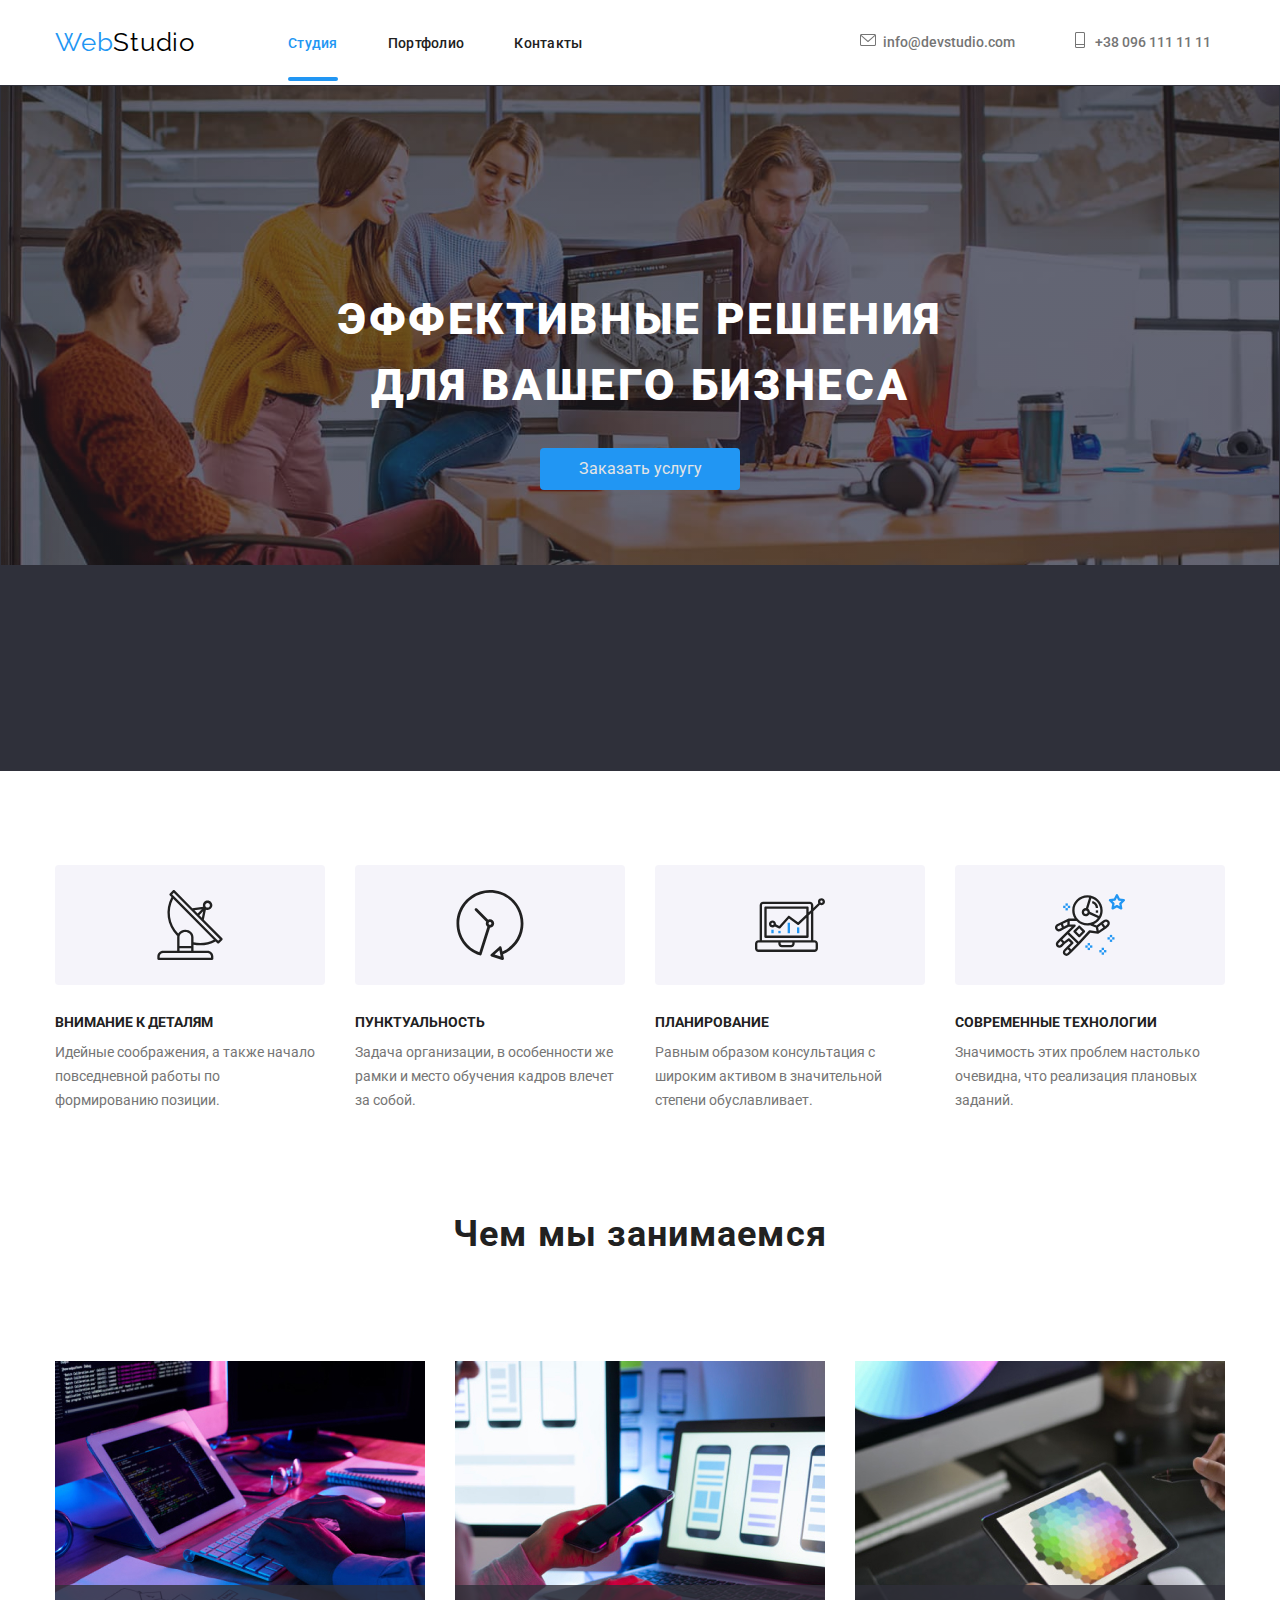
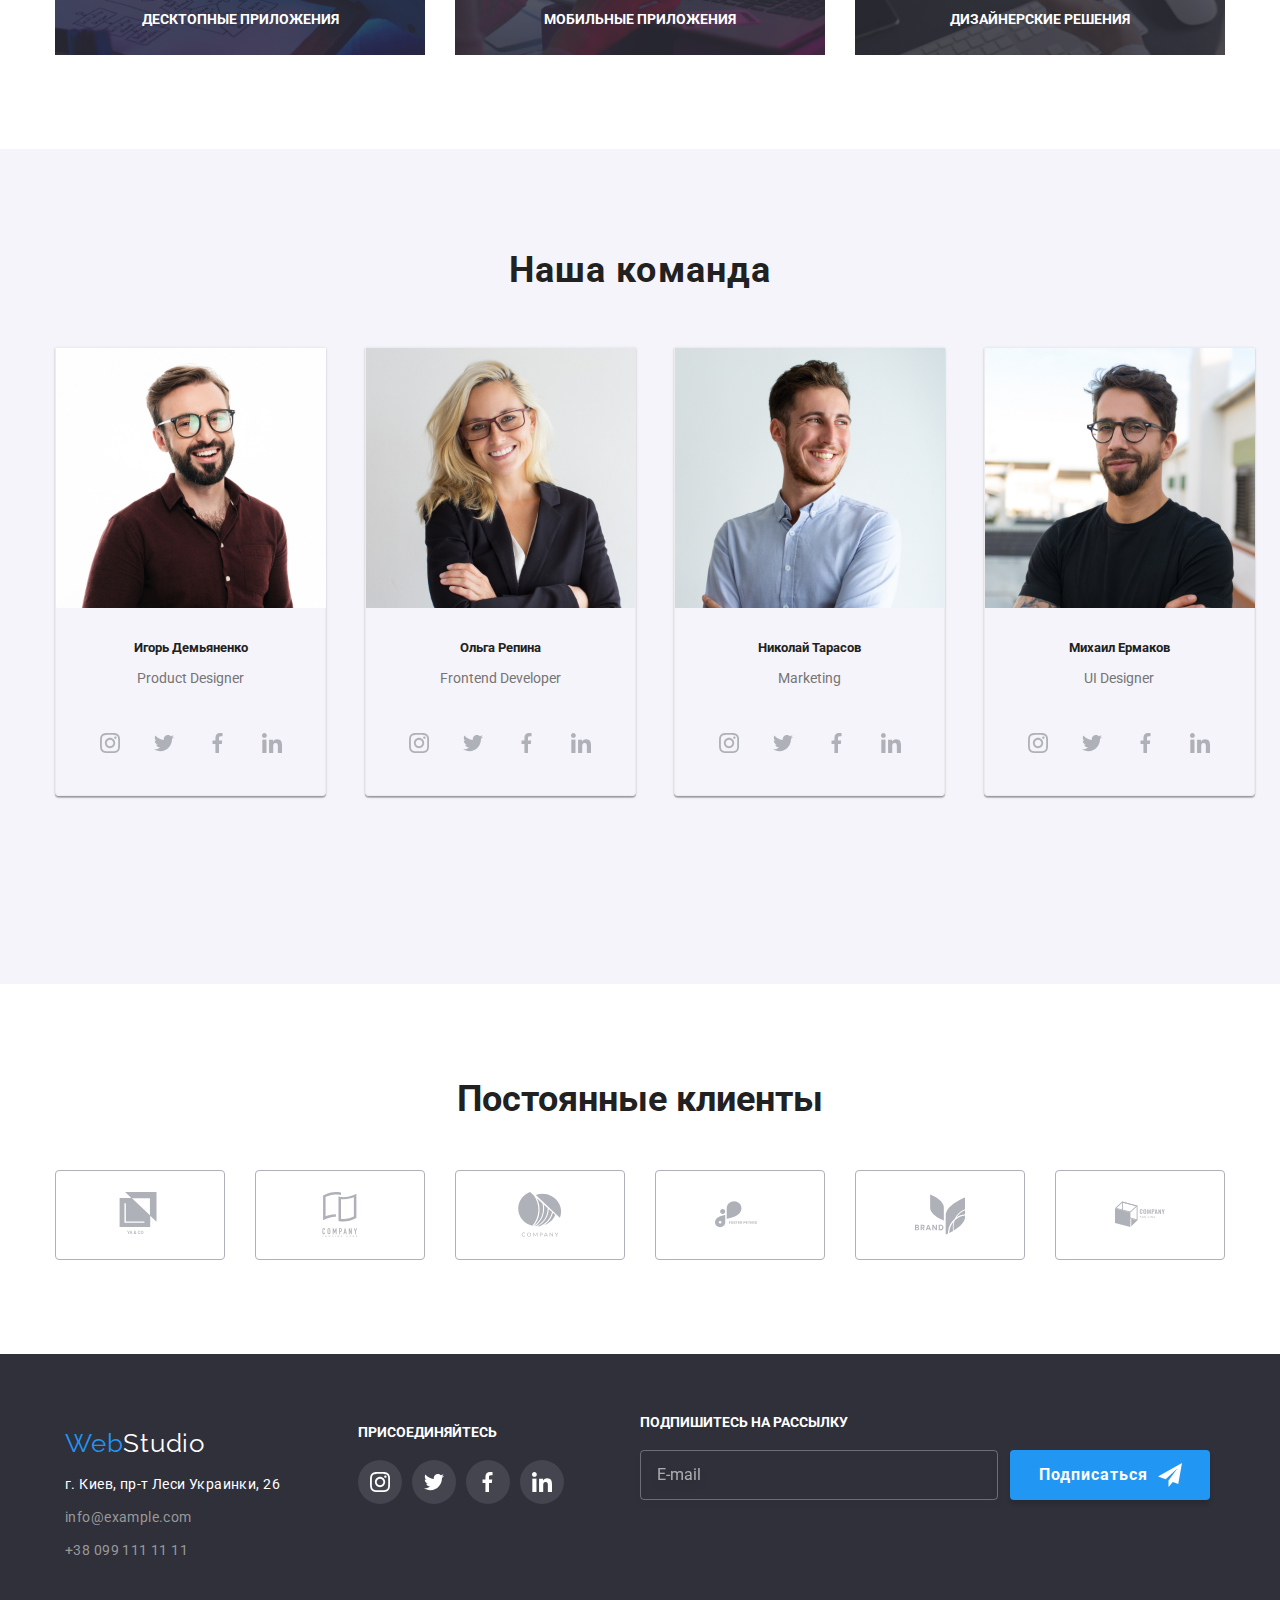
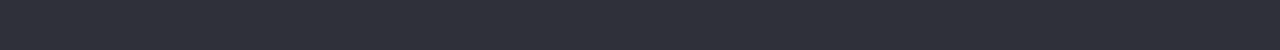
==== commit 4753b814: "Добавляет правки в моб.адаптив" ====
--- a/index.html
+++ b/index.html
@@ -215,7 +215,8 @@
 
     <!--Наша команда-->
 
-        <section class="section-team wrapper">
+        <section class="section-team">
+       <div class="wrapper">
         <h5 class="section-title">Наша команда</h5>
     <ul class="section">
     
@@ -350,7 +351,7 @@
              <use href="./SVG/sprite.svg#icon-logo-6"></use>
             </svg></a></li>
             </ul>
-            
+            </div>  
           </section>
     
 </main>
@@ -365,13 +366,13 @@
             <li class="text-footer">
     <a class="logo-blue-footer" href="./index.html" class="accent">Web<span class="logo-footer">Studio</span></a></li>
     <li class="text-footer">
-    <address class="footer-site-nav-list"><a сlass="text-decoration" href="https://www.google.com/maps/embed?pb=!1m18!1m12!1m3!1d2541.7794508425072!2d30.536197115730527!3d50.42658067947204!2m3!1f0!2f0!3f0!3m2!1i1024!2i768!4f13.1!3m3!1m2!1s0x40d4cf0e033ecbe9%3A0x57a4dffefec77da0!2z0LHRg9C7LiDQm9C10YHQuCDQo9C60YDQsNC40L3QutC4LCAyNiwg0JrQuNC10LIsIDAyMDAw!5e0!3m2!1sru!2sua!4v1602182648974!5m2!1sru!2sua" target="blanc"><span class="footer-text-color">г. Киев, пр-т Леси Украинки, 26 </span></a>
+    <address class="footer-site-nav-list"><a class="text-decoration" href="https://www.google.com/maps/embed?pb=!1m18!1m12!1m3!1d2541.7794508425072!2d30.536197115730527!3d50.42658067947204!2m3!1f0!2f0!3f0!3m2!1i1024!2i768!4f13.1!3m3!1m2!1s0x40d4cf0e033ecbe9%3A0x57a4dffefec77da0!2z0LHRg9C7LiDQm9C10YHQuCDQo9C60YDQsNC40L3QutC4LCAyNiwg0JrQuNC10LIsIDAyMDAw!5e0!3m2!1sru!2sua!4v1602182648974!5m2!1sru!2sua" target="blanc"><span class="footer-text-color">г. Киев, пр-т Леси Украинки, 26 </span></a>
     </address></li>
     <li class="text-footer">
-    <address class="footer-site-nav-list"><a сlass="text-decoration" href="mailto:info@example.com"><span class="footer-text-color-address">info@example.com </span></a>
+    <address class="footer-site-nav-list"><a class="text-decoration" href="mailto:info@example.com"><span class="footer-text-color-address">info@example.com </span></a>
     </address></li>
     <li class="text-footer">
-    <address class="footer-site-nav-list"><a сlass="text-decoration" href="tel:+380991111111"><span class="footer-text-color-address">+38 099 111 11 11 </span></a>
+    <address class="footer-site-nav-list"><a class="text-decoration" href="tel:+380991111111"><span class="footer-text-color-address">+38 099 111 11 11 </span></a>
     </address></li>
 </ul>
 </div>
--- a/css/main.min.css
+++ b/css/main.min.css
@@ -1,4 +1,4 @@
-.h1,h2,h3,h4,h5,h6{font-family:Roboto, sans-serif;color:#212121}.page{background-color:#fff;color:#757575;font-family:Roboto, sans-serif}.list{list-style:none;margin:0;padding:0}.link{color:inherit;text-decoration:none}ul{list-style:none}address{list-style:none}html{-webkit-box-sizing:border-box;box-sizing:border-box}*,*::before,*::after{-webkit-box-sizing:inherit;box-sizing:inherit}*{margin:0;padding:0}.container{width:1200px;margin:0 auto;padding-right:15px;padding-left:15px}@media screen and (max-width: 1199px){.container{width:100%}}.header-container{width:1200px;margin:0 auto;padding-top:auto;padding-bottom:auto;padding-right:15px;padding-left:15px}@media screen and (max-width: 1199px){.header-container{width:100%}}.h1,h2,h3,h4,h5,h6{font-family:Roboto, sans-serif;color:#212121}.page{background-color:#fff;color:#757575;font-family:Roboto, sans-serif}.list{list-style:none;margin:0;padding:0}.link{color:inherit;text-decoration:none}ul{list-style:none}address{list-style:none}html{-webkit-box-sizing:border-box;box-sizing:border-box}*,*::before,*::after{-webkit-box-sizing:inherit;box-sizing:inherit}*{margin:0;padding:0}.container{width:1200px;margin:0 auto;padding-right:15px;padding-left:15px}@media screen and (max-width: 1199px){.container{width:100%}}.header-container{width:1200px;margin:0 auto;padding-top:auto;padding-bottom:auto;padding-right:15px;padding-left:15px}@media screen and (max-width: 1199px){.header-container{width:100%}}.logo{color:#2196F3;font-family:Raleway, -apple-system, BlinkMacSystemFont, 'Segoe UI', Roboto, Oxygen, Ubuntu, Cantarell, 'Open Sans', 'Helvetica Neue', sans-serif;font-size:26px;line-height:1,19px;letter-spacing:0.03em;text-decoration:none;margin-right:93px;display:-webkit-inline-box;display:-ms-inline-flexbox;display:inline-flex}.logo-footer{color:white}@media screen and (max-width: 767px){.logo-footer{margin-bottom:20px}}.logo-blue-footer{color:#2196F3;font-family:Raleway, -apple-system, BlinkMacSystemFont, 'Segoe UI', Roboto, Oxygen, Ubuntu, Cantarell, 'Open Sans', 'Helvetica Neue', sans-serif;font-size:26px;line-height:1,19px;letter-spacing:0.03em;text-decoration:none;display:block}@media screen and (min-width: 768px){.logo-blue-footer{padding-left:0px;margin-right:93px}}.accent{color:black}.h1,h2,h3,h4,h5,h6{font-family:Roboto, sans-serif;color:#212121}.page{background-color:#fff;color:#757575;font-family:Roboto, sans-serif}.list{list-style:none;margin:0;padding:0}.link{color:inherit;text-decoration:none}ul{list-style:none}address{list-style:none}html{-webkit-box-sizing:border-box;box-sizing:border-box}*,*::before,*::after{-webkit-box-sizing:inherit;box-sizing:inherit}*{margin:0;padding:0}.container{width:1200px;margin:0 auto;padding-right:15px;padding-left:15px}@media screen and (max-width: 1199px){.container{width:100%}}.header-container{width:1200px;margin:0 auto;padding-top:auto;padding-bottom:auto;padding-right:15px;padding-left:15px}@media screen and (max-width: 1199px){.header-container{width:100%}}.site-nav-list{display:none;-webkit-box-align:center;-ms-flex-align:center;align-items:center}@media screen and (min-width: 768px){.site-nav-list{display:-webkit-inline-box;display:-ms-inline-flexbox;display:inline-flex}}.site-nav-list.a:hover,.site-nav-list.a:focus{color:#2196F3}.site-nav-list a{color:#212121;font-family:Roboto, sans-serif;font-style:normal;font-weight:500;font-size:14px;text-decoration:none;letter-spacing:0.02em;padding-right:50px}.site-nav-list .a .current{color:#2196F3}.site-nav-list-address{display:none;margin-left:170px}@media screen and (min-width: 768px){.site-nav-list-address{display:-webkit-box;display:-ms-flexbox;display:flex}}.site-nav-list-address .contacts-item+.item{margin-left:50px}.contacts-item{display:-webkit-box;display:-ms-flexbox;display:flex;margin-top:32px;margin-bottom:32px;padding-left:50px}.site-nav-list-address a{color:#757575;font-family:inherit;font-weight:500;font-size:14px;line-height:1,14px;text-decoration:none}.site-nav-list-address a:hover,.site-nav-list-address a:focus{color:#2196F3}.site-nav-list-address a.current{color:#2196F3}.site-nav .contacts-item:last-child{margin-right:0}.link.current{position:relative;color:#2196F3}.link.current::after{content:'';display:block;position:absolute;left:0;bottom:-30px;height:4px;width:50%;background-color:#2196F3;border-radius:2px}.link.currentSecond{position:relative;color:#2196F3}.link.currentSecond::after{content:'';display:block;position:absolute;left:0;bottom:-35px;height:4px;width:78px;background-color:#2196F3;border-radius:2px}.link:hover,.link:focus{color:#2196F3}.color-page{color:#2196F3}svg.address-link-icon{width:30px;height:16px;fill:#757575;-webkit-box-align:baseline;-ms-flex-align:baseline;align-items:baseline;padding-left:3px;padding-right:3px;float:left;overflow:hidden}.site-nav-list-address.address-link:focus .address-link-icon,.address-link:hover .address-link-icon{fill:#2196F3}li.contacts-item:focus,li.contacts-item:hover{fill:#2196F3}.menu-decoration a{text-decoration:none;color:#212121}.mobile-menu{position:absolute;left:0;right:0;background-color:#ffffff;-webkit-box-shadow:0px 4px 8px rgba(0,0,0,0.04),0px 2px 4px rgba(0,0,0,0.08),0px 1px 3px rgba(0,0,0,0.16);box-shadow:0px 4px 8px rgba(0,0,0,0.04),0px 2px 4px rgba(0,0,0,0.08),0px 1px 3px rgba(0,0,0,0.16);padding-top:60px;padding-bottom:60px;opacity:0;visibility:hidden;color:#212121;font-family:Roboto, sans-serif;font-style:normal;font-weight:500;font-size:18px;text-decoration:none;letter-spacing:0.02em;padding-right:50px}@media screen and (min-width: 768px){.mobile-menu{display:none}}.mobile-menu.is--open{opacity:1;visibility:visible}.mobile-menu-list{text-align:center}.mobile-menu-item{margin-bottom:40px}.mobile-menu-contacts-item:not(:last-child){margin-bottom:16px}.mobile-address-link-icon{width:30px;height:16px;fill:#757575;-webkit-box-align:baseline;-ms-flex-align:baseline;align-items:baseline;padding-left:3px;padding-right:3px;float:center;overflow:hidden}.site-nav-list{display:none;-webkit-box-align:center;-ms-flex-align:center;align-items:center}@media screen and (min-width: 768px){.site-nav-list{display:-webkit-inline-box;display:-ms-inline-flexbox;display:inline-flex}}.site-nav-list.a:hover,.site-nav-list.a:focus{color:#2196F3}.site-nav-list a{color:#212121;font-family:Roboto, sans-serif;font-style:normal;font-weight:500;font-size:14px;text-decoration:none;letter-spacing:0.02em;padding-right:50px}.site-nav-list .a .current{color:#2196F3}.site-nav-list-address{display:none;margin-left:170px}@media screen and (min-width: 768px){.site-nav-list-address{display:-webkit-box;display:-ms-flexbox;display:flex}}.site-nav-list-address .contacts-item+.item{margin-left:50px}.contacts-item{display:-webkit-box;display:-ms-flexbox;display:flex;margin-top:32px;margin-bottom:32px;padding-left:50px}.site-nav-list-address a{color:#757575;font-family:inherit;font-weight:500;font-size:14px;line-height:1,14px;text-decoration:none}.site-nav-list-address a:hover,.site-nav-list-address a:focus{color:#2196F3}.site-nav-list-address a.current{color:#2196F3}.site-nav .contacts-item:last-child{margin-right:0}.link.current{position:relative;color:#2196F3}.link.current::after{content:'';display:block;position:absolute;left:0;bottom:-30px;height:4px;width:50%;background-color:#2196F3;border-radius:2px}.link.currentSecond{position:relative;color:#2196F3}.link.currentSecond::after{content:'';display:block;position:absolute;left:0;bottom:-35px;height:4px;width:78px;background-color:#2196F3;border-radius:2px}.link:hover,.link:focus{color:#2196F3}.color-page{color:#2196F3}svg.address-link-icon{width:30px;height:16px;fill:#757575;-webkit-box-align:baseline;-ms-flex-align:baseline;align-items:baseline;padding-left:3px;padding-right:3px;float:left;overflow:hidden}.site-nav-list-address.address-link:focus .address-link-icon,.address-link:hover .address-link-icon{fill:#2196F3}li.contacts-item:focus,li.contacts-item:hover{fill:#2196F3}.menu-decoration a{text-decoration:none;color:#212121}.mobile-menu{position:absolute;left:0;right:0;background-color:#ffffff;-webkit-box-shadow:0px 4px 8px rgba(0,0,0,0.04),0px 2px 4px rgba(0,0,0,0.08),0px 1px 3px rgba(0,0,0,0.16);box-shadow:0px 4px 8px rgba(0,0,0,0.04),0px 2px 4px rgba(0,0,0,0.08),0px 1px 3px rgba(0,0,0,0.16);padding-top:60px;padding-bottom:60px;opacity:0;visibility:hidden;color:#212121;font-family:Roboto, sans-serif;font-style:normal;font-weight:500;font-size:18px;text-decoration:none;letter-spacing:0.02em;padding-right:50px}@media screen and (min-width: 768px){.mobile-menu{display:none}}.mobile-menu.is--open{opacity:1;visibility:visible}.mobile-menu-list{text-align:center}.mobile-menu-item{margin-bottom:40px}.mobile-menu-contacts-item:not(:last-child){margin-bottom:16px}.mobile-address-link-icon{width:30px;height:16px;fill:#757575;-webkit-box-align:baseline;-ms-flex-align:baseline;align-items:baseline;padding-left:3px;padding-right:3px;float:center;overflow:hidden}.main-nav{display:-webkit-inline-box;display:-ms-inline-flexbox;display:inline-flex;-webkit-box-align:center;-ms-flex-align:center;align-items:center}@media screen and (max-width: 767px){.main-nav{margin-bottom:16px;margin-top:16px;-webkit-box-pack:justify;-ms-flex-pack:justify;justify-content:space-between;-webkit-box-flex:1;-ms-flex-positive:1;flex-grow:1;width:100%}}.site-nav-list{display:none;-webkit-box-align:center;-ms-flex-align:center;align-items:center}@media screen and (min-width: 768px){.site-nav-list{display:-webkit-inline-box;display:-ms-inline-flexbox;display:inline-flex}}.site-nav-list.a:hover,.site-nav-list.a:focus{color:#2196F3}.site-nav-list a{color:#212121;font-family:Roboto, sans-serif;font-style:normal;font-weight:500;font-size:14px;text-decoration:none;letter-spacing:0.02em;padding-right:50px}.site-nav-list .a .current{color:#2196F3}.site-nav-list-address{display:none;margin-left:170px}@media screen and (min-width: 768px){.site-nav-list-address{display:-webkit-box;display:-ms-flexbox;display:flex}}.site-nav-list-address .contacts-item+.item{margin-left:50px}.contacts-item{display:-webkit-box;display:-ms-flexbox;display:flex;margin-top:32px;margin-bottom:32px;padding-left:50px}.site-nav-list-address a{color:#757575;font-family:inherit;font-weight:500;font-size:14px;line-height:1,14px;text-decoration:none}.site-nav-list-address a:hover,.site-nav-list-address a:focus{color:#2196F3}.site-nav-list-address a.current{color:#2196F3}.site-nav .contacts-item:last-child{margin-right:0}.link.current{position:relative;color:#2196F3}.link.current::after{content:'';display:block;position:absolute;left:0;bottom:-30px;height:4px;width:50%;background-color:#2196F3;border-radius:2px}.link.currentSecond{position:relative;color:#2196F3}.link.currentSecond::after{content:'';display:block;position:absolute;left:0;bottom:-35px;height:4px;width:78px;background-color:#2196F3;border-radius:2px}.link:hover,.link:focus{color:#2196F3}.color-page{color:#2196F3}svg.address-link-icon{width:30px;height:16px;fill:#757575;-webkit-box-align:baseline;-ms-flex-align:baseline;align-items:baseline;padding-left:3px;padding-right:3px;float:left;overflow:hidden}.site-nav-list-address.address-link:focus .address-link-icon,.address-link:hover .address-link-icon{fill:#2196F3}li.contacts-item:focus,li.contacts-item:hover{fill:#2196F3}.menu-decoration a{text-decoration:none;color:#212121}.mobile-menu{position:absolute;left:0;right:0;background-color:#ffffff;-webkit-box-shadow:0px 4px 8px rgba(0,0,0,0.04),0px 2px 4px rgba(0,0,0,0.08),0px 1px 3px rgba(0,0,0,0.16);box-shadow:0px 4px 8px rgba(0,0,0,0.04),0px 2px 4px rgba(0,0,0,0.08),0px 1px 3px rgba(0,0,0,0.16);padding-top:60px;padding-bottom:60px;opacity:0;visibility:hidden;color:#212121;font-family:Roboto, sans-serif;font-style:normal;font-weight:500;font-size:18px;text-decoration:none;letter-spacing:0.02em;padding-right:50px}@media screen and (min-width: 768px){.mobile-menu{display:none}}.mobile-menu.is--open{opacity:1;visibility:visible}.mobile-menu-list{text-align:center}.mobile-menu-item{margin-bottom:40px}.mobile-menu-contacts-item:not(:last-child){margin-bottom:16px}.mobile-address-link-icon{width:30px;height:16px;fill:#757575;-webkit-box-align:baseline;-ms-flex-align:baseline;align-items:baseline;padding-left:3px;padding-right:3px;float:center;overflow:hidden}.section-title{color:#212121;font-weight:700;font-size:36px;line-height:1,7px;letter-spacing:0.03em;padding-bottom:50px}.section-details{width:100%;margin:0 auto;padding-right:15px;padding-left:15px;padding-top:94px}@media screen and (min-width: 768px){.section-details{display:-webkit-box;display:-ms-flexbox;display:flex;padding-bottom:94px}}.heading{margin:0;font-size:14px;text-align:left}@media screen and (max-width: 767px){.heading{text-align:center}}@media screen and (min-width: 768px){.heading{display:-webkit-box;display:-ms-flexbox;display:flex}}.main-paragraph-h2{font-weight:400;font-size:14px;line-height:1,7px;margin-top:4px;-ms-flex-wrap:wrap;flex-wrap:wrap;width:100%;text-align:left}@media screen and (max-width: 767px){.main-paragraph-h2{padding-bottom:30px}}@media screen and (min-width: 768px){.main-paragraph-h2{margin-right:20px}}@media screen and (min-width: 768px){.features .section-details{display:-webkit-box;display:-ms-flexbox;display:flex;padding:94px 0px}}@media screen and (min-width: 768px){.section-details .items{width:calc((100% - 90px) / 2)}}@media screen and (min-width: 1200px){.section-details .items .section-details .items{width:calc((100% - 90px) / 4)}}@media screen and (min-width: 768px){.section-details .items:not(:last-child){margin-right:30px}}.section-details .items::before{display:block;content:'';height:120px;background-color:#f5f4fa;background-repeat:no-repeat;background-position:center;border-radius:4px}.section-details .items:nth-child(1)::before{background-image:url(../images/images-hm4/antena.svg)}.section-details .items:nth-child(2)::before{background-image:url(../images/images-hm4/clock.svg)}.section-details .items:nth-child(3)::before{background-image:url(../images/images-hm4/diagramm.svg)}.section-details .items:nth-child(4)::before{background-image:url(../images/images-hm4/astronaut.svg)}.features .heading{margin-top:30px;margin-bottom:0px;color:#212121;font-family:Roboto;font-weight:700;font-size:14px;line-height:1.14;text-transform:uppercase}.features .main-paragraph-h2{margin-top:10px;margin-bottom:0;color:#757575;font-family:Roboto;font-weight:400;font-size:14px;line-height:1.7}.hero-name{color:#FFFFFF}.hero-title{color:#212121;font-style:400;font-weight:900;font-size:44px;line-height:1,36px;text-align:center;padding-bottom:30px}.center{text-align:center;border:1px solid #0000}.main-container{margin:0 auto;padding-right:15px;padding-left:15px;padding-top:200px;padding-bottom:280px;background-color:#2f303a;text-align:center;background-repeat:no-repeat;background-size:cover}@media screen and (max-width: 767px){.main-container{background-image:-webkit-gradient(linear, left top, right top, from(rgba(47,48,58,0.4)), to(rgba(47,48,58,0.4))),url("../images/images-hm4/mobile-header.jpg");background-image:linear-gradient(to right, rgba(47,48,58,0.4), rgba(47,48,58,0.4)),url("../images/images-hm4/mobile-header.jpg")}}@media screen and (min-width: 768px){.main-container{background-image:-webkit-gradient(linear, left top, right top, from(rgba(47,48,58,0.4)), to(rgba(47,48,58,0.4))),url("../images/images-hm4/tablet-header.jpg");background-image:linear-gradient(to right, rgba(47,48,58,0.4), rgba(47,48,58,0.4)),url("../images/images-hm4/tablet-header.jpg")}}@media screen and (min-width: 1200px){.main-container{background-image:-webkit-gradient(linear, left top, right top, from(rgba(47,48,58,0.4)), to(rgba(47,48,58,0.4))),url("../images/images-hm4/Img2optim.jpg");background-image:linear-gradient(to right, rgba(47,48,58,0.4), rgba(47,48,58,0.4)),url("../images/images-hm4/Img2optim.jpg")}}.hero-name{color:#FFFFFF}.hero-title{color:#212121;font-style:400;font-weight:900;font-size:44px;line-height:1,36px;text-align:center;padding-bottom:30px}.center{text-align:center;border:1px solid #0000}.main-container{margin:0 auto;padding-right:15px;padding-left:15px;padding-top:200px;padding-bottom:280px;background-color:#2f303a;text-align:center;background-repeat:no-repeat;background-size:cover}@media screen and (max-width: 767px){.main-container{background-image:-webkit-gradient(linear, left top, right top, from(rgba(47,48,58,0.4)), to(rgba(47,48,58,0.4))),url("../images/images-hm4/mobile-header.jpg");background-image:linear-gradient(to right, rgba(47,48,58,0.4), rgba(47,48,58,0.4)),url("../images/images-hm4/mobile-header.jpg")}}@media screen and (min-width: 768px){.main-container{background-image:-webkit-gradient(linear, left top, right top, from(rgba(47,48,58,0.4)), to(rgba(47,48,58,0.4))),url("../images/images-hm4/tablet-header.jpg");background-image:linear-gradient(to right, rgba(47,48,58,0.4), rgba(47,48,58,0.4)),url("../images/images-hm4/tablet-header.jpg")}}@media screen and (min-width: 1200px){.main-container{background-image:-webkit-gradient(linear, left top, right top, from(rgba(47,48,58,0.4)), to(rgba(47,48,58,0.4))),url("../images/images-hm4/Img2optim.jpg");background-image:linear-gradient(to right, rgba(47,48,58,0.4), rgba(47,48,58,0.4)),url("../images/images-hm4/Img2optim.jpg")}}.button-primary{background-color:#2196F3;color:#E5E5E5;border-color:transparent;display:inline-block;min-width:200px;border-radius:4px;padding:10px 32px;text-align:center}.button{color:#2196F3;font-family:inherit;background-color:#E5E5E5;font-size:16px;line-height:1,8px;font-weight:700;text-decoration:none;padding:12px 24px;display:inline-block;border:1px solid black}.filter .link-filter{padding:6px 22px;font-family:Roboto;font-weight:500;font-size:16px;line-height:1.6;text-align:center;color:#212121;background:#f5f4fa;border-radius:4px;border:0}.filter .link-filter:hover,.link-filter:focus{background:#2196F3;color:#ffffff;-webkit-box-shadow:0px 3px 1px rgba(0,0,0,0.1),0px 1px 2px rgba(0,0,0,0.08),0px 2px 2px rgba(0,0,0,0.12);box-shadow:0px 3px 1px rgba(0,0,0,0.1),0px 1px 2px rgba(0,0,0,0.08),0px 2px 2px rgba(0,0,0,0.12)}.footer-form-container button{margin-left:12px;padding-top:10px;padding-right:28px;padding-bottom:10px;padding-left:29px;-webkit-box-align:center;-ms-flex-align:center;align-items:center;font-weight:700;font-size:16px;line-height:1.875;letter-spacing:0.06em;color:#ffffff;background-color:#2196F3;border:0;-webkit-box-shadow:0px 4px 4px rgba(0,0,0,0.15);box-shadow:0px 4px 4px rgba(0,0,0,0.15);border-radius:4px}@media screen and (min-width: 768px){.footer-form-container button{display:-webkit-box;display:-ms-flexbox;display:flex}}.mobile-menu-btn{display:none;width:35px;height:35px}@media screen and (max-width: 767px){.mobile-menu-btn{display:block}}.menu-link::after{content:"";display:block;width:50%;height:4px;background-color:#2196F3;border-radius:2px}.mobile-link::after{content:"";display:block;width:10%;height:4px;background-color:#2196F3;border-radius:2px;margin-top:8px;text-align:center}.line-container{margin-left:auto;margin-right:auto;outline:1px solid #ECECEC}.line-container{margin-left:auto;margin-right:auto;width:1600px;outline:1px solid #ECECEC}.portfolio .filter{display:-webkit-box;display:-ms-flexbox;display:flex;-webkit-box-pack:center;-ms-flex-pack:center;justify-content:center}.portfolio .filter-items:not(:last-child){margin-right:8px}.portfolio .filter-items{display:inline}.container.portfolio-padding{padding-top:100px;padding-bottom:50px;text-align:center}.container.portfolio-padding-img{padding-bottom:94px}.portfolio .content{display:-webkit-box;display:-ms-flexbox;display:flex;-ms-flex-wrap:wrap;flex-wrap:wrap}.portfolio .content-items{width:calc((100% - 60px) / 3);border:1px solid #eeeeee}.portfolio .content-items:not(:nth-child(3n)){margin-right:30px}.portfolio .content-items:not(:nth-child(-n+3)){margin-top:30px}li.content-items:hover,.content-items:focus{-webkit-box-shadow:0px 1px 1px rgba(0,0,0,0.12),0px 4px 4px rgba(0,0,0,0.06),1px 4px 6px rgba(0,0,0,0.16);box-shadow:0px 1px 1px rgba(0,0,0,0.12),0px 4px 4px rgba(0,0,0,0.06),1px 4px 6px rgba(0,0,0,0.16)}.content .title{margin-top:20px;padding-left:24px;color:#212121;font-family:Roboto;font-weight:700;font-size:18px;line-height:2;letter-spacing:0.06em}.content .type{margin-top:4px;padding-left:24px;color:#757575;font-family:Roboto;font-weight:400;font-size:16px;line-height:1.8;padding-bottom:20px}.content-overlay{position:relative;display:-webkit-box;display:-ms-flexbox;display:flex;-webkit-box-align:center;-ms-flex-align:center;align-items:center;overflow:hidden}.content-overlay::before{content:"";position:absolute;width:100%;height:100%;background:rgba(33,150,243,0.9);opacity:0;-webkit-transition-property:opacity, -webkit-transform;transition-property:opacity, -webkit-transform;transition-property:opacity, transform;transition-property:opacity, transform, -webkit-transform;-webkit-transition-duration:250ms;transition-duration:250ms;-webkit-transition-timing-function:cubic-bezier(0.4, 0, 0.2, 1);transition-timing-function:cubic-bezier(0.4, 0, 0.2, 1);-webkit-transform:translateY(100%);transform:translateY(100%)}.content .img-item:hover .content-overlay::before,.content .img-item:focus .content-overlay::before{opacity:1;-webkit-transform:translateY(0);transform:translateY(0)}.content-overlay>.description{position:absolute;margin-top:0;margin-bottom:0;padding-right:24px;padding-left:24px;font-size:18px;line-height:1.555;color:#ffffff;opacity:0;-webkit-transition-property:opacity, -webkit-transform;transition-property:opacity, -webkit-transform;transition-property:opacity, transform;transition-property:opacity, transform, -webkit-transform;-webkit-transition-duration:250ms;transition-duration:250ms;-webkit-transition-timing-function:cubic-bezier(0.4, 0, 0.2, 1);transition-timing-function:cubic-bezier(0.4, 0, 0.2, 1);-webkit-transform:translateY(100%);transform:translateY(100%)}.content .img-item:hover .description,.content .img-item:focus .description{opacity:1;-webkit-transform:translateY(0);transform:translateY(0)}.portfolio-meta .color-type{color:#757575;font-family:Roboto;font-weight:400;font-size:16px;line-height:1.8;padding-bottom:20px;margin-top:4px;padding-left:4px}.img-item{text-decoration:none}.portfolio-title{margin-top:6px;padding-left:4px;color:#212121;font-family:Roboto;font-weight:700;font-size:18px;line-height:2;letter-spacing:0.06em}.portfolio-meta{padding:20px 24px;border-right:1px solid #eeeeee;border-bottom:1px solid #eeeeee;border-left:1px solid #eeeeee;border-top:none;-webkit-box-sizing:border-box;box-sizing:border-box}.portfolio-actions:focus,.portfolio-actions:hover{opacity:1;-webkit-transform:translateY(0);transform:translateY(0);color:white;position:relative}.button-primary{background-color:#2196F3;color:#E5E5E5;border-color:transparent;display:inline-block;min-width:200px;border-radius:4px;padding:10px 32px;text-align:center}.button{color:#2196F3;font-family:inherit;background-color:#E5E5E5;font-size:16px;line-height:1,8px;font-weight:700;text-decoration:none;padding:12px 24px;display:inline-block;border:1px solid black}.filter .link-filter{padding:6px 22px;font-family:Roboto;font-weight:500;font-size:16px;line-height:1.6;text-align:center;color:#212121;background:#f5f4fa;border-radius:4px;border:0}.filter .link-filter:hover,.link-filter:focus{background:#2196F3;color:#ffffff;-webkit-box-shadow:0px 3px 1px rgba(0,0,0,0.1),0px 1px 2px rgba(0,0,0,0.08),0px 2px 2px rgba(0,0,0,0.12);box-shadow:0px 3px 1px rgba(0,0,0,0.1),0px 1px 2px rgba(0,0,0,0.08),0px 2px 2px rgba(0,0,0,0.12)}.footer-form-container button{margin-left:12px;padding-top:10px;padding-right:28px;padding-bottom:10px;padding-left:29px;-webkit-box-align:center;-ms-flex-align:center;align-items:center;font-weight:700;font-size:16px;line-height:1.875;letter-spacing:0.06em;color:#ffffff;background-color:#2196F3;border:0;-webkit-box-shadow:0px 4px 4px rgba(0,0,0,0.15);box-shadow:0px 4px 4px rgba(0,0,0,0.15);border-radius:4px}@media screen and (min-width: 768px){.footer-form-container button{display:-webkit-box;display:-ms-flexbox;display:flex}}.mobile-menu-btn{display:none;width:35px;height:35px}@media screen and (max-width: 767px){.mobile-menu-btn{display:block}}.container.portfolio-padding-img{padding-bottom:94px}.portfolio .content{display:-webkit-box;display:-ms-flexbox;display:flex;-ms-flex-wrap:wrap;flex-wrap:wrap}.portfolio .content-items{width:calc((100% - 60px) / 3);border:1px solid #eeeeee}.portfolio .content-items:not(:nth-child(3n)){margin-right:30px}.portfolio .content-items:not(:nth-child(-n+3)){margin-top:30px}li.content-items:hover,.content-items:focus{-webkit-box-shadow:0px 1px 1px rgba(0,0,0,0.12),0px 4px 4px rgba(0,0,0,0.06),1px 4px 6px rgba(0,0,0,0.16);box-shadow:0px 1px 1px rgba(0,0,0,0.12),0px 4px 4px rgba(0,0,0,0.06),1px 4px 6px rgba(0,0,0,0.16)}.content .title{margin-top:20px;padding-left:24px;color:#212121;font-family:Roboto;font-weight:700;font-size:18px;line-height:2;letter-spacing:0.06em}.content .type{margin-top:4px;padding-left:24px;color:#757575;font-family:Roboto;font-weight:400;font-size:16px;line-height:1.8;padding-bottom:20px}.content-overlay{position:relative;display:-webkit-box;display:-ms-flexbox;display:flex;-webkit-box-align:center;-ms-flex-align:center;align-items:center;overflow:hidden}.content-overlay::before{content:"";position:absolute;width:100%;height:100%;background:rgba(33,150,243,0.9);opacity:0;-webkit-transition-property:opacity, -webkit-transform;transition-property:opacity, -webkit-transform;transition-property:opacity, transform;transition-property:opacity, transform, -webkit-transform;-webkit-transition-duration:250ms;transition-duration:250ms;-webkit-transition-timing-function:cubic-bezier(0.4, 0, 0.2, 1);transition-timing-function:cubic-bezier(0.4, 0, 0.2, 1);-webkit-transform:translateY(100%);transform:translateY(100%)}.content .img-item:hover .content-overlay::before,.content .img-item:focus .content-overlay::before{opacity:1;-webkit-transform:translateY(0);transform:translateY(0)}.content-overlay>.description{position:absolute;margin-top:0;margin-bottom:0;padding-right:24px;padding-left:24px;font-size:18px;line-height:1.555;color:#ffffff;opacity:0;-webkit-transition-property:opacity, -webkit-transform;transition-property:opacity, -webkit-transform;transition-property:opacity, transform;transition-property:opacity, transform, -webkit-transform;-webkit-transition-duration:250ms;transition-duration:250ms;-webkit-transition-timing-function:cubic-bezier(0.4, 0, 0.2, 1);transition-timing-function:cubic-bezier(0.4, 0, 0.2, 1);-webkit-transform:translateY(100%);transform:translateY(100%)}.content .img-item:hover .description,.content .img-item:focus .description{opacity:1;-webkit-transform:translateY(0);transform:translateY(0)}.portfolio-meta .color-type{color:#757575;font-family:Roboto;font-weight:400;font-size:16px;line-height:1.8;padding-bottom:20px;margin-top:4px;padding-left:4px}.img-item{text-decoration:none}.portfolio-title{margin-top:6px;padding-left:4px;color:#212121;font-family:Roboto;font-weight:700;font-size:18px;line-height:2;letter-spacing:0.06em}.portfolio-meta{padding:20px 24px;border-right:1px solid #eeeeee;border-bottom:1px solid #eeeeee;border-left:1px solid #eeeeee;border-top:none;-webkit-box-sizing:border-box;box-sizing:border-box}.portfolio-actions:focus,.portfolio-actions:hover{opacity:1;-webkit-transform:translateY(0);transform:translateY(0);color:white;position:relative}.footer-background{background-color:#2F303A;font-style:normal;font-weight:normal;font-size:14px;line-height:24px;font-family:Roboto;letter-spacing:0.02em}.text-decoration{text-decoration:none}.footer-site-nav-list{display:-webkit-inline-box;display:-ms-inline-flexbox;display:inline-flex}@media screen and (max-width: 767px){.footer-site-nav-list{-webkit-box-align:center;-ms-flex-align:center;align-items:center;font-family:Roboto;font-style:normal;font-weight:normal;font-size:14px;line-height:24px;letter-spacing:0.03em;height:21px;text-decoration:none;float:center}}@media screen and (min-width: 1200px){.footer-site-nav-list{display:-webkit-inline-box;display:-ms-inline-flexbox;display:inline-flex;float:left}}.footer-text-color{color:#FFFFFF}.column{width:100%;text-align:center;padding:10px}@media screen and (min-width: 768px){.column{float:left;width:25%}}.row:after{content:"";display:table;clear:both}.footer-text-color-address{color:#999}.background-lengthening{background-color:#2F303A}.background-lengthening-footer{background-color:#2F303A;width:100%;padding-bottom:60px;padding-top:60px}@media screen and (min-width: 768px){.background-lengthening-footer{display:-webkit-box;display:-ms-flexbox;display:flex;margin:0 auto}}.text-footer{display:block;padding-bottom:9px}@media screen and (max-width: 767px){.text-footer{text-align:center}}.footer-nav-list{font-family:Roboto, sans-serif;font-style:normal;font-weight:400;font-size:14px;text-decoration:none}.footer-nav-list-address a{color:#757575;font-family:inherit;font-weight:400;font-size:14px;line-height:1,5px;text-decoration:none}.footer .address{margin-top:20px;font-style:normal}.footer .map{color:#ffffff;font-family:Roboto;font-weight:400;font-size:14px;line-height:1.7;text-decoration:none}.footer .link{display:block;margin-top:9px;text-align:center;color:rgba(255,255,255,0.6);font-family:Roboto;font-weight:400;font-size:14px;line-height:1.7}.container.footer-padding{display:block;padding-top:60px;padding-bottom:60px;padding-right:0}.footer{background-color:var(--heder-footer-bg)}.footer .logo{display:inline-block;font-family:Raleway;font-weight:700;font-size:26px;line-height:1.2;color:#2196F3;text-decoration:none}.footer .logo-text{color:#ffffff}.footer .address{margin-top:20px;font-style:normal}.footer .map{color:#ffffff;font-family:Roboto;font-weight:400;font-size:14px;line-height:1.7;text-decoration:none}.footer .link{margin-top:9px;color:rgba(255,255,255,0.6);font-family:Roboto;font-weight:400;font-size:14px;line-height:1.7;text-decoration:none}.footer-join{display:block;margin-left:215px}.footer-join-title{margin-top:10;margin-bottom:0;font-weight:700;font-size:14px;line-height:1.142;text-transform:uppercase;color:#ffffff;margin-right:10px}.container.footer-padding{margin-right:70px}.footer-networks{display:-webkit-box;display:-ms-flexbox;display:flex;margin-top:20px;padding-top:0px}@media screen and (max-width: 767px){.footer-networks{-webkit-box-pack:center;-ms-flex-pack:center;justify-content:center}}@media screen and (min-width: 768px){.footer-networks{padding-right:100px}}.footer-form{text-align:center}@media screen and (min-width: 768px){.footer-form{display:-webkit-box;display:-ms-flexbox;display:flex;-webkit-box-align:end;-ms-flex-align:end;align-items:flex-end}}.footer-mai-input{margin-bottom:20px}@media screen and (min-width: 768px){.footer-mai-input{display:-webkit-box;display:-ms-flexbox;display:flex;-webkit-box-orient:vertical;-webkit-box-direction:normal;-ms-flex-direction:column;flex-direction:column}}.footer-mai-input .helper::-webkit-input-placeholder{color:rgba(255,255,255,0.6)}.footer-mai-input .helper:-ms-input-placeholder{color:rgba(255,255,255,0.6)}.footer-mai-input .helper::-ms-input-placeholder{color:rgba(255,255,255,0.6)}.footer-mai-input .helper::placeholder{color:rgba(255,255,255,0.6)}.footer-mai-input label{font-weight:700;font-size:14px;line-height:1.142;text-transform:uppercase;color:#ffffff}.footer-mai-input input{margin-top:20px;padding-top:15px;padding-right:16px;padding-bottom:15px;padding-left:16px;width:358px;color:white;border:1px solid rgba(255,255,255,0.3);-webkit-filter:drop-shadow(0px 4px 4px rgba(0,0,0,0.15));filter:drop-shadow(0px 4px 4px rgba(0,0,0,0.15));border-radius:4px;background-color:transparent}.footer-form-container{float:left}div.background-lengthening-footer{margin:0px auto;width:100%}.footer-form-icon{margin-left:10px;fill:#FFFFFF}.h1,h2,h3,h4,h5,h6{font-family:Roboto, sans-serif;color:#212121}.page{background-color:#fff;color:#757575;font-family:Roboto, sans-serif}.list{list-style:none;margin:0;padding:0}.link{color:inherit;text-decoration:none}ul{list-style:none}address{list-style:none}html{-webkit-box-sizing:border-box;box-sizing:border-box}*,*::before,*::after{-webkit-box-sizing:inherit;box-sizing:inherit}*{margin:0;padding:0}.container{width:1200px;margin:0 auto;padding-right:15px;padding-left:15px}@media screen and (max-width: 1199px){.container{width:100%}}.header-container{width:1200px;margin:0 auto;padding-top:auto;padding-bottom:auto;padding-right:15px;padding-left:15px}@media screen and (max-width: 1199px){.header-container{width:100%}}.footer-background{background-color:#2F303A;font-style:normal;font-weight:normal;font-size:14px;line-height:24px;font-family:Roboto;letter-spacing:0.02em}.text-decoration{text-decoration:none}.footer-site-nav-list{display:-webkit-inline-box;display:-ms-inline-flexbox;display:inline-flex}@media screen and (max-width: 767px){.footer-site-nav-list{-webkit-box-align:center;-ms-flex-align:center;align-items:center;font-family:Roboto;font-style:normal;font-weight:normal;font-size:14px;line-height:24px;letter-spacing:0.03em;height:21px;text-decoration:none;float:center}}@media screen and (min-width: 1200px){.footer-site-nav-list{display:-webkit-inline-box;display:-ms-inline-flexbox;display:inline-flex;float:left}}.footer-text-color{color:#FFFFFF}.column{width:100%;text-align:center;padding:10px}@media screen and (min-width: 768px){.column{float:left;width:25%}}.row:after{content:"";display:table;clear:both}.footer-text-color-address{color:#999}.background-lengthening{background-color:#2F303A}.background-lengthening-footer{background-color:#2F303A;width:100%;padding-bottom:60px;padding-top:60px}@media screen and (min-width: 768px){.background-lengthening-footer{display:-webkit-box;display:-ms-flexbox;display:flex;margin:0 auto}}.text-footer{display:block;padding-bottom:9px}@media screen and (max-width: 767px){.text-footer{text-align:center}}.footer-nav-list{font-family:Roboto, sans-serif;font-style:normal;font-weight:400;font-size:14px;text-decoration:none}.footer-nav-list-address a{color:#757575;font-family:inherit;font-weight:400;font-size:14px;line-height:1,5px;text-decoration:none}.footer .address{margin-top:20px;font-style:normal}.footer .map{color:#ffffff;font-family:Roboto;font-weight:400;font-size:14px;line-height:1.7;text-decoration:none}.footer .link{display:block;margin-top:9px;text-align:center;color:rgba(255,255,255,0.6);font-family:Roboto;font-weight:400;font-size:14px;line-height:1.7}.container.footer-padding{display:block;padding-top:60px;padding-bottom:60px;padding-right:0}.footer{background-color:var(--heder-footer-bg)}.footer .logo{display:inline-block;font-family:Raleway;font-weight:700;font-size:26px;line-height:1.2;color:#2196F3;text-decoration:none}.footer .logo-text{color:#ffffff}.footer .address{margin-top:20px;font-style:normal}.footer .map{color:#ffffff;font-family:Roboto;font-weight:400;font-size:14px;line-height:1.7;text-decoration:none}.footer .link{margin-top:9px;color:rgba(255,255,255,0.6);font-family:Roboto;font-weight:400;font-size:14px;line-height:1.7;text-decoration:none}.footer-join{display:block;margin-left:215px}.footer-join-title{margin-top:10;margin-bottom:0;font-weight:700;font-size:14px;line-height:1.142;text-transform:uppercase;color:#ffffff;margin-right:10px}.container.footer-padding{margin-right:70px}.footer-networks{display:-webkit-box;display:-ms-flexbox;display:flex;margin-top:20px;padding-top:0px}@media screen and (max-width: 767px){.footer-networks{-webkit-box-pack:center;-ms-flex-pack:center;justify-content:center}}@media screen and (min-width: 768px){.footer-networks{padding-right:100px}}.footer-form{text-align:center}@media screen and (min-width: 768px){.footer-form{display:-webkit-box;display:-ms-flexbox;display:flex;-webkit-box-align:end;-ms-flex-align:end;align-items:flex-end}}.footer-mai-input{margin-bottom:20px}@media screen and (min-width: 768px){.footer-mai-input{display:-webkit-box;display:-ms-flexbox;display:flex;-webkit-box-orient:vertical;-webkit-box-direction:normal;-ms-flex-direction:column;flex-direction:column}}.footer-mai-input .helper::-webkit-input-placeholder{color:rgba(255,255,255,0.6)}.footer-mai-input .helper:-ms-input-placeholder{color:rgba(255,255,255,0.6)}.footer-mai-input .helper::-ms-input-placeholder{color:rgba(255,255,255,0.6)}.footer-mai-input .helper::placeholder{color:rgba(255,255,255,0.6)}.footer-mai-input label{font-weight:700;font-size:14px;line-height:1.142;text-transform:uppercase;color:#ffffff}.footer-mai-input input{margin-top:20px;padding-top:15px;padding-right:16px;padding-bottom:15px;padding-left:16px;width:358px;color:white;border:1px solid rgba(255,255,255,0.3);-webkit-filter:drop-shadow(0px 4px 4px rgba(0,0,0,0.15));filter:drop-shadow(0px 4px 4px rgba(0,0,0,0.15));border-radius:4px;background-color:transparent}.footer-form-container{float:left}div.background-lengthening-footer{margin:0px auto;width:100%}.footer-form-icon{margin-left:10px;fill:#FFFFFF}.section-title{color:#212121;font-weight:700;font-size:36px;line-height:1,7px;letter-spacing:0.03em;padding-bottom:50px}.section-details{width:100%;margin:0 auto;padding-right:15px;padding-left:15px;padding-top:94px}@media screen and (min-width: 768px){.section-details{display:-webkit-box;display:-ms-flexbox;display:flex;padding-bottom:94px}}.heading{margin:0;font-size:14px;text-align:left}@media screen and (max-width: 767px){.heading{text-align:center}}@media screen and (min-width: 768px){.heading{display:-webkit-box;display:-ms-flexbox;display:flex}}.main-paragraph-h2{font-weight:400;font-size:14px;line-height:1,7px;margin-top:4px;-ms-flex-wrap:wrap;flex-wrap:wrap;width:100%;text-align:left}@media screen and (max-width: 767px){.main-paragraph-h2{padding-bottom:30px}}@media screen and (min-width: 768px){.main-paragraph-h2{margin-right:20px}}@media screen and (min-width: 768px){.features .section-details{display:-webkit-box;display:-ms-flexbox;display:flex;padding:94px 0px}}@media screen and (min-width: 768px){.section-details .items{width:calc((100% - 90px) / 2)}}@media screen and (min-width: 1200px){.section-details .items .section-details .items{width:calc((100% - 90px) / 4)}}@media screen and (min-width: 768px){.section-details .items:not(:last-child){margin-right:30px}}.section-details .items::before{display:block;content:'';height:120px;background-color:#f5f4fa;background-repeat:no-repeat;background-position:center;border-radius:4px}.section-details .items:nth-child(1)::before{background-image:url(../images/images-hm4/antena.svg)}.section-details .items:nth-child(2)::before{background-image:url(../images/images-hm4/clock.svg)}.section-details .items:nth-child(3)::before{background-image:url(../images/images-hm4/diagramm.svg)}.section-details .items:nth-child(4)::before{background-image:url(../images/images-hm4/astronaut.svg)}.features .heading{margin-top:30px;margin-bottom:0px;color:#212121;font-family:Roboto;font-weight:700;font-size:14px;line-height:1.14;text-transform:uppercase}.features .main-paragraph-h2{margin-top:10px;margin-bottom:0;color:#757575;font-family:Roboto;font-weight:400;font-size:14px;line-height:1.7}.section-title{color:#212121;font-weight:700;font-size:36px;line-height:1,7px;letter-spacing:0.03em;padding-bottom:50px}.section-details{width:100%;margin:0 auto;padding-right:15px;padding-left:15px;padding-top:94px}@media screen and (min-width: 768px){.section-details{display:-webkit-box;display:-ms-flexbox;display:flex;padding-bottom:94px}}.heading{margin:0;font-size:14px;text-align:left}@media screen and (max-width: 767px){.heading{text-align:center}}@media screen and (min-width: 768px){.heading{display:-webkit-box;display:-ms-flexbox;display:flex}}.main-paragraph-h2{font-weight:400;font-size:14px;line-height:1,7px;margin-top:4px;-ms-flex-wrap:wrap;flex-wrap:wrap;width:100%;text-align:left}@media screen and (max-width: 767px){.main-paragraph-h2{padding-bottom:30px}}@media screen and (min-width: 768px){.main-paragraph-h2{margin-right:20px}}@media screen and (min-width: 768px){.features .section-details{display:-webkit-box;display:-ms-flexbox;display:flex;padding:94px 0px}}@media screen and (min-width: 768px){.section-details .items{width:calc((100% - 90px) / 2)}}@media screen and (min-width: 1200px){.section-details .items .section-details .items{width:calc((100% - 90px) / 4)}}@media screen and (min-width: 768px){.section-details .items:not(:last-child){margin-right:30px}}.section-details .items::before{display:block;content:'';height:120px;background-color:#f5f4fa;background-repeat:no-repeat;background-position:center;border-radius:4px}.section-details .items:nth-child(1)::before{background-image:url(../images/images-hm4/antena.svg)}.section-details .items:nth-child(2)::before{background-image:url(../images/images-hm4/clock.svg)}.section-details .items:nth-child(3)::before{background-image:url(../images/images-hm4/diagramm.svg)}.section-details .items:nth-child(4)::before{background-image:url(../images/images-hm4/astronaut.svg)}.features .heading{margin-top:30px;margin-bottom:0px;color:#212121;font-family:Roboto;font-weight:700;font-size:14px;line-height:1.14;text-transform:uppercase}.features .main-paragraph-h2{margin-top:10px;margin-bottom:0;color:#757575;font-family:Roboto;font-weight:400;font-size:14px;line-height:1.7}.section-team{background-color:#F5F4FA}.images-team{display:block}@media screen and (min-width: 768px){.list-section-team .item-img:not(:last-child){margin-right:30px}}.section-list>.list-description{padding-bottom:30px}@media screen and (min-width: 768px){.wrapper{width:100%;margin-left:auto;padding-left:15px;margin-right:auto;padding-right:15px;padding-top:94px}}@media screen and (min-width: 1200px){.wrapper{width:1200px;margin-left:auto;padding-left:15px;margin-right:auto;padding-right:15px;padding-top:94px}}.section-title{color:#212121;font-weight:700;font-size:36px;line-height:1,7px;letter-spacing:0.03em;padding-bottom:50px;text-align:center}@media screen and (min-width: 768px){.section{display:-webkit-box;display:-ms-flexbox;display:flex;width:calc(100%-60px)/2;-webkit-box-pack:justify;-ms-flex-pack:justify;justify-content:space-between;padding-bottom:94px}}@media screen and (min-width: 1200px){.section{display:-webkit-box;display:-ms-flexbox;display:flex;width:calc(100%-90px)/4;-webkit-box-pack:justify;-ms-flex-pack:justify;justify-content:space-between;padding-bottom:94px}}@media screen and (min-width: 768px){.section:not(:last-child){padding-bottom:60px}}.comand{width:271px;border:1px solid #ECECEC;background-color:#ffffff;-webkit-box-shadow:0px 1px 3px rgba(0,0,0,0.12),0px 1px 1px rgba(0,0,0,0.14),0px 2px 1px rgba(0,0,0,0.2);box-shadow:0px 1px 3px rgba(0,0,0,0.12),0px 1px 1px rgba(0,0,0,0.14),0px 2px 1px rgba(0,0,0,0.2);border-radius:0px 0px 4px 4px}@media screen and (max-width: 767px){.comand{margin-left:15px}}@media screen and (max-width: 767px){.comand:not(:last-child){margin-bottom:30px;margin-left:15px}}.text-clas{margin-top:30px;margin-bottom:10px;text-align:center}.paragraph{font-weight:400;font-size:14px;line-height:1,7px;margin-top:10px;margin-bottom:0px;-ms-flex-wrap:wrap;flex-wrap:wrap;text-align:center}.wrapper{padding-top:94px;padding-bottom:94px}@media screen and (min-width: 768px){.section-team{margin-top:94px}}.wrapper{background:#f5f4fa}.section .section{margin-top:50px;-webkit-box-pack:center;-ms-flex-pack:center;justify-content:center}@media screen and (min-width: 768px){.section .section{display:-webkit-box;display:-ms-flexbox;display:flex}}.section>.comand{background:var(--primary-bg);-webkit-box-shadow:0px 1px 3px rgba(0,0,0,0.12),0px 1px 1px rgba(0,0,0,0.14),0px 2px 1px rgba(0,0,0,0.2);box-shadow:0px 1px 3px rgba(0,0,0,0.12),0px 1px 1px rgba(0,0,0,0.14),0px 2px 1px rgba(0,0,0,0.2);border-radius:0px 0px 4px 4px}.section .comand:not(:last-child){margin-right:30px}.team-networks{display:-webkit-box;display:-ms-flexbox;display:flex;-webkit-box-pack:center;-ms-flex-pack:center;justify-content:center;margin-top:16px}.clients.container{padding-bottom:94px}.clients .title{margin-top:94px;margin-bottom:0;color:#212121;font-family:Roboto;font-weight:700;font-size:36px;line-height:1.167;text-align:center}.clients .clients-list{display:block;margin-top:30px;width:calc(100%-30px)/2}@media screen and (min-width: 768px){.clients .clients-list{display:-webkit-box;display:-ms-flexbox;display:flex;-webkit-box-pack:center;-ms-flex-pack:center;justify-content:center;margin-top:50px}}.clients .clients-item:not(:last-child){margin-right:30px}.clients .clients-links{display:-webkit-box;display:-ms-flexbox;display:flex;width:170px;height:90px;-webkit-box-pack:center;-ms-flex-pack:center;justify-content:center;-webkit-box-align:center;-ms-flex-align:center;align-items:center;fill:#afb1b8;border:1px solid #afb1b8;border-radius:4px}.clients .clients-links:hover,.clients .clients-links:focus .clients-icon{border:1px solid #2196F3;fill:#2196F3}@media screen and (min-width: 768px){.clients .clients-links:hover,.clients .clients-links:focus .clients-icon{display:-webkit-box;display:-ms-flexbox;display:flex}}.clients-icon{display:inline-block;width:1em;height:1em;stroke-width:0;stroke:currentColor;fill:currentColor}@media screen and (min-width: 768px){.clients-icon{display:inline-block}}svg.clients-icon{fill:#AFB1B8;width:50px;height:45px}svg.clients-icon:focus,.clients-icon:hover{fill:#2196F3}.clients-links:focus .clients-icon,.clients-links:hover .clients-icon{fill:#2196F3}.site-nav-list{display:none;-webkit-box-align:center;-ms-flex-align:center;align-items:center}@media screen and (min-width: 768px){.site-nav-list{display:-webkit-inline-box;display:-ms-inline-flexbox;display:inline-flex}}.site-nav-list.a:hover,.site-nav-list.a:focus{color:#2196F3}.site-nav-list a{color:#212121;font-family:Roboto, sans-serif;font-style:normal;font-weight:500;font-size:14px;text-decoration:none;letter-spacing:0.02em;padding-right:50px}.site-nav-list .a .current{color:#2196F3}.site-nav-list-address{display:none;margin-left:170px}@media screen and (min-width: 768px){.site-nav-list-address{display:-webkit-box;display:-ms-flexbox;display:flex}}.site-nav-list-address .contacts-item+.item{margin-left:50px}.contacts-item{display:-webkit-box;display:-ms-flexbox;display:flex;margin-top:32px;margin-bottom:32px;padding-left:50px}.site-nav-list-address a{color:#757575;font-family:inherit;font-weight:500;font-size:14px;line-height:1,14px;text-decoration:none}.site-nav-list-address a:hover,.site-nav-list-address a:focus{color:#2196F3}.site-nav-list-address a.current{color:#2196F3}.site-nav .contacts-item:last-child{margin-right:0}.link.current{position:relative;color:#2196F3}.link.current::after{content:'';display:block;position:absolute;left:0;bottom:-30px;height:4px;width:50%;background-color:#2196F3;border-radius:2px}.link.currentSecond{position:relative;color:#2196F3}.link.currentSecond::after{content:'';display:block;position:absolute;left:0;bottom:-35px;height:4px;width:78px;background-color:#2196F3;border-radius:2px}.link:hover,.link:focus{color:#2196F3}.color-page{color:#2196F3}svg.address-link-icon{width:30px;height:16px;fill:#757575;-webkit-box-align:baseline;-ms-flex-align:baseline;align-items:baseline;padding-left:3px;padding-right:3px;float:left;overflow:hidden}.site-nav-list-address.address-link:focus .address-link-icon,.address-link:hover .address-link-icon{fill:#2196F3}li.contacts-item:focus,li.contacts-item:hover{fill:#2196F3}.menu-decoration a{text-decoration:none;color:#212121}.mobile-menu{position:absolute;left:0;right:0;background-color:#ffffff;-webkit-box-shadow:0px 4px 8px rgba(0,0,0,0.04),0px 2px 4px rgba(0,0,0,0.08),0px 1px 3px rgba(0,0,0,0.16);box-shadow:0px 4px 8px rgba(0,0,0,0.04),0px 2px 4px rgba(0,0,0,0.08),0px 1px 3px rgba(0,0,0,0.16);padding-top:60px;padding-bottom:60px;opacity:0;visibility:hidden;color:#212121;font-family:Roboto, sans-serif;font-style:normal;font-weight:500;font-size:18px;text-decoration:none;letter-spacing:0.02em;padding-right:50px}@media screen and (min-width: 768px){.mobile-menu{display:none}}.mobile-menu.is--open{opacity:1;visibility:visible}.mobile-menu-list{text-align:center}.mobile-menu-item{margin-bottom:40px}.mobile-menu-contacts-item:not(:last-child){margin-bottom:16px}.mobile-address-link-icon{width:30px;height:16px;fill:#757575;-webkit-box-align:baseline;-ms-flex-align:baseline;align-items:baseline;padding-left:3px;padding-right:3px;float:center;overflow:hidden}.clients.container{padding-bottom:94px}.clients .title{margin-top:94px;margin-bottom:0;color:#212121;font-family:Roboto;font-weight:700;font-size:36px;line-height:1.167;text-align:center}.clients .clients-list{display:block;margin-top:30px;width:calc(100%-30px)/2}@media screen and (min-width: 768px){.clients .clients-list{display:-webkit-box;display:-ms-flexbox;display:flex;-webkit-box-pack:center;-ms-flex-pack:center;justify-content:center;margin-top:50px}}.clients .clients-item:not(:last-child){margin-right:30px}.clients .clients-links{display:-webkit-box;display:-ms-flexbox;display:flex;width:170px;height:90px;-webkit-box-pack:center;-ms-flex-pack:center;justify-content:center;-webkit-box-align:center;-ms-flex-align:center;align-items:center;fill:#afb1b8;border:1px solid #afb1b8;border-radius:4px}.clients .clients-links:hover,.clients .clients-links:focus .clients-icon{border:1px solid #2196F3;fill:#2196F3}@media screen and (min-width: 768px){.clients .clients-links:hover,.clients .clients-links:focus .clients-icon{display:-webkit-box;display:-ms-flexbox;display:flex}}.clients-icon{display:inline-block;width:1em;height:1em;stroke-width:0;stroke:currentColor;fill:currentColor}@media screen and (min-width: 768px){.clients-icon{display:inline-block}}svg.clients-icon{fill:#AFB1B8;width:50px;height:45px}svg.clients-icon:focus,.clients-icon:hover{fill:#2196F3}.clients-links:focus .clients-icon,.clients-links:hover .clients-icon{fill:#2196F3}.section-team{background-color:#F5F4FA}.images-team{display:block}@media screen and (min-width: 768px){.list-section-team .item-img:not(:last-child){margin-right:30px}}.section-list>.list-description{padding-bottom:30px}@media screen and (min-width: 768px){.wrapper{width:100%;margin-left:auto;padding-left:15px;margin-right:auto;padding-right:15px;padding-top:94px}}@media screen and (min-width: 1200px){.wrapper{width:1200px;margin-left:auto;padding-left:15px;margin-right:auto;padding-right:15px;padding-top:94px}}.section-title{color:#212121;font-weight:700;font-size:36px;line-height:1,7px;letter-spacing:0.03em;padding-bottom:50px;text-align:center}@media screen and (min-width: 768px){.section{display:-webkit-box;display:-ms-flexbox;display:flex;width:calc(100%-60px)/2;-webkit-box-pack:justify;-ms-flex-pack:justify;justify-content:space-between;padding-bottom:94px}}@media screen and (min-width: 1200px){.section{display:-webkit-box;display:-ms-flexbox;display:flex;width:calc(100%-90px)/4;-webkit-box-pack:justify;-ms-flex-pack:justify;justify-content:space-between;padding-bottom:94px}}@media screen and (min-width: 768px){.section:not(:last-child){padding-bottom:60px}}.comand{width:271px;border:1px solid #ECECEC;background-color:#ffffff;-webkit-box-shadow:0px 1px 3px rgba(0,0,0,0.12),0px 1px 1px rgba(0,0,0,0.14),0px 2px 1px rgba(0,0,0,0.2);box-shadow:0px 1px 3px rgba(0,0,0,0.12),0px 1px 1px rgba(0,0,0,0.14),0px 2px 1px rgba(0,0,0,0.2);border-radius:0px 0px 4px 4px}@media screen and (max-width: 767px){.comand{margin-left:15px}}@media screen and (max-width: 767px){.comand:not(:last-child){margin-bottom:30px;margin-left:15px}}.text-clas{margin-top:30px;margin-bottom:10px;text-align:center}.paragraph{font-weight:400;font-size:14px;line-height:1,7px;margin-top:10px;margin-bottom:0px;-ms-flex-wrap:wrap;flex-wrap:wrap;text-align:center}.wrapper{padding-top:94px;padding-bottom:94px}@media screen and (min-width: 768px){.section-team{margin-top:94px}}.wrapper{background:#f5f4fa}.section .section{margin-top:50px;-webkit-box-pack:center;-ms-flex-pack:center;justify-content:center}@media screen and (min-width: 768px){.section .section{display:-webkit-box;display:-ms-flexbox;display:flex}}.section>.comand{background:var(--primary-bg);-webkit-box-shadow:0px 1px 3px rgba(0,0,0,0.12),0px 1px 1px rgba(0,0,0,0.14),0px 2px 1px rgba(0,0,0,0.2);box-shadow:0px 1px 3px rgba(0,0,0,0.12),0px 1px 1px rgba(0,0,0,0.14),0px 2px 1px rgba(0,0,0,0.2);border-radius:0px 0px 4px 4px}.section .comand:not(:last-child){margin-right:30px}.team-networks{display:-webkit-box;display:-ms-flexbox;display:flex;-webkit-box-pack:center;-ms-flex-pack:center;justify-content:center;margin-top:16px}.team-networks .team-networks-links{padding:12px;margin-bottom:30px;margin-top:16px;width:44px;height:44px;display:block;border-radius:50%;fill:#AFB1B8}.team-networks .team-networks-links:hover,.team-networks .team-networks-links:focus{border-radius:50%;background-color:#2196F3;fill:#ffffff}.team-networks-list:not(:last-child){margin-right:10px}.footer-networks .footer-networks-links{padding:12px;width:44px;height:44px;display:inline-block;border-radius:50%;background-color:rgba(255,255,255,0.1);fill:#ffffff}.footer-networks .footer-networks-links:hover,.footer-networks .footer-networks-links:focus{border-radius:50%;background-color:#2196F3;fill:#ffffff}.footer-networks-list:not(:last-child){margin-right:10px}@media screen and (max-width: 767px){.wedo{display:none}}.wedo .list-margin{margin-top:50px}@media screen and (min-width: 768px){.wedo .list-margin{display:-webkit-box;display:-ms-flexbox;display:flex}}.list-margin .item-img{position:relative}.list-margin .item-img:not(:last-child){margin-right:30px}.wedo .title{margin-top:0;margin-bottom:0;color:#757575;font-weight:700;font-size:36px;line-height:1.2;text-align:center}.img-block{display:block}.wedo .wedo-content{position:absolute;bottom:0;margin-top:0;margin-bottom:0;padding-top:27px;padding-bottom:27px;width:100%;font-weight:700;font-size:14px;line-height:1.14;text-align:center;text-transform:uppercase;background-color:rgba(47,48,58,0.8);color:#ffffff}.primary-section{display:-webkit-box;display:-ms-flexbox;display:flex;width:calc(100%-60px)/3;-webkit-box-pack:justify;-ms-flex-pack:justify;justify-content:space-between;padding-bottom:94px}.examples{width:372px;height:294px;background:#FFFFFF;border:1px solid #EEEEEE}.footer-background{background-color:#2F303A;font-style:normal;font-weight:normal;font-size:14px;line-height:24px;font-family:Roboto;letter-spacing:0.02em}.text-decoration{text-decoration:none}.footer-site-nav-list{display:-webkit-inline-box;display:-ms-inline-flexbox;display:inline-flex}@media screen and (max-width: 767px){.footer-site-nav-list{-webkit-box-align:center;-ms-flex-align:center;align-items:center;font-family:Roboto;font-style:normal;font-weight:normal;font-size:14px;line-height:24px;letter-spacing:0.03em;height:21px;text-decoration:none;float:center}}@media screen and (min-width: 1200px){.footer-site-nav-list{display:-webkit-inline-box;display:-ms-inline-flexbox;display:inline-flex;float:left}}.footer-text-color{color:#FFFFFF}.column{width:100%;text-align:center;padding:10px}@media screen and (min-width: 768px){.column{float:left;width:25%}}.row:after{content:"";display:table;clear:both}.footer-text-color-address{color:#999}.background-lengthening{background-color:#2F303A}.background-lengthening-footer{background-color:#2F303A;width:100%;padding-bottom:60px;padding-top:60px}@media screen and (min-width: 768px){.background-lengthening-footer{display:-webkit-box;display:-ms-flexbox;display:flex;margin:0 auto}}.text-footer{display:block;padding-bottom:9px}@media screen and (max-width: 767px){.text-footer{text-align:center}}.footer-nav-list{font-family:Roboto, sans-serif;font-style:normal;font-weight:400;font-size:14px;text-decoration:none}.footer-nav-list-address a{color:#757575;font-family:inherit;font-weight:400;font-size:14px;line-height:1,5px;text-decoration:none}.footer .address{margin-top:20px;font-style:normal}.footer .map{color:#ffffff;font-family:Roboto;font-weight:400;font-size:14px;line-height:1.7;text-decoration:none}.footer .link{display:block;margin-top:9px;text-align:center;color:rgba(255,255,255,0.6);font-family:Roboto;font-weight:400;font-size:14px;line-height:1.7}.container.footer-padding{display:block;padding-top:60px;padding-bottom:60px;padding-right:0}.footer{background-color:var(--heder-footer-bg)}.footer .logo{display:inline-block;font-family:Raleway;font-weight:700;font-size:26px;line-height:1.2;color:#2196F3;text-decoration:none}.footer .logo-text{color:#ffffff}.footer .address{margin-top:20px;font-style:normal}.footer .map{color:#ffffff;font-family:Roboto;font-weight:400;font-size:14px;line-height:1.7;text-decoration:none}.footer .link{margin-top:9px;color:rgba(255,255,255,0.6);font-family:Roboto;font-weight:400;font-size:14px;line-height:1.7;text-decoration:none}.footer-join{display:block;margin-left:215px}.footer-join-title{margin-top:10;margin-bottom:0;font-weight:700;font-size:14px;line-height:1.142;text-transform:uppercase;color:#ffffff;margin-right:10px}.container.footer-padding{margin-right:70px}.footer-networks{display:-webkit-box;display:-ms-flexbox;display:flex;margin-top:20px;padding-top:0px}@media screen and (max-width: 767px){.footer-networks{-webkit-box-pack:center;-ms-flex-pack:center;justify-content:center}}@media screen and (min-width: 768px){.footer-networks{padding-right:100px}}.footer-form{text-align:center}@media screen and (min-width: 768px){.footer-form{display:-webkit-box;display:-ms-flexbox;display:flex;-webkit-box-align:end;-ms-flex-align:end;align-items:flex-end}}.footer-mai-input{margin-bottom:20px}@media screen and (min-width: 768px){.footer-mai-input{display:-webkit-box;display:-ms-flexbox;display:flex;-webkit-box-orient:vertical;-webkit-box-direction:normal;-ms-flex-direction:column;flex-direction:column}}.footer-mai-input .helper::-webkit-input-placeholder{color:rgba(255,255,255,0.6)}.footer-mai-input .helper:-ms-input-placeholder{color:rgba(255,255,255,0.6)}.footer-mai-input .helper::-ms-input-placeholder{color:rgba(255,255,255,0.6)}.footer-mai-input .helper::placeholder{color:rgba(255,255,255,0.6)}.footer-mai-input label{font-weight:700;font-size:14px;line-height:1.142;text-transform:uppercase;color:#ffffff}.footer-mai-input input{margin-top:20px;padding-top:15px;padding-right:16px;padding-bottom:15px;padding-left:16px;width:358px;color:white;border:1px solid rgba(255,255,255,0.3);-webkit-filter:drop-shadow(0px 4px 4px rgba(0,0,0,0.15));filter:drop-shadow(0px 4px 4px rgba(0,0,0,0.15));border-radius:4px;background-color:transparent}.footer-form-container{float:left}div.background-lengthening-footer{margin:0px auto;width:100%}.footer-form-icon{margin-left:10px;fill:#FFFFFF}.menu-link::after{content:"";display:block;width:50%;height:4px;background-color:#2196F3;border-radius:2px}.mobile-link::after{content:"";display:block;width:10%;height:4px;background-color:#2196F3;border-radius:2px;margin-top:8px;text-align:center}.line-container{margin-left:auto;margin-right:auto;outline:1px solid #ECECEC}.line-container{margin-left:auto;margin-right:auto;width:1600px;outline:1px solid #ECECEC}@media screen and (max-width: 767px){.wedo{display:none}}.wedo .list-margin{margin-top:50px}@media screen and (min-width: 768px){.wedo .list-margin{display:-webkit-box;display:-ms-flexbox;display:flex}}.list-margin .item-img{position:relative}.list-margin .item-img:not(:last-child){margin-right:30px}.wedo .title{margin-top:0;margin-bottom:0;color:#757575;font-weight:700;font-size:36px;line-height:1.2;text-align:center}.img-block{display:block}.wedo .wedo-content{position:absolute;bottom:0;margin-top:0;margin-bottom:0;padding-top:27px;padding-bottom:27px;width:100%;font-weight:700;font-size:14px;line-height:1.14;text-align:center;text-transform:uppercase;background-color:rgba(47,48,58,0.8);color:#ffffff}.primary-section{display:-webkit-box;display:-ms-flexbox;display:flex;width:calc(100%-60px)/3;-webkit-box-pack:justify;-ms-flex-pack:justify;justify-content:space-between;padding-bottom:94px}.examples{width:372px;height:294px;background:#FFFFFF;border:1px solid #EEEEEE}.footer-background{background-color:#2F303A;font-style:normal;font-weight:normal;font-size:14px;line-height:24px;font-family:Roboto;letter-spacing:0.02em}.text-decoration{text-decoration:none}.footer-site-nav-list{display:-webkit-inline-box;display:-ms-inline-flexbox;display:inline-flex}@media screen and (max-width: 767px){.footer-site-nav-list{-webkit-box-align:center;-ms-flex-align:center;align-items:center;font-family:Roboto;font-style:normal;font-weight:normal;font-size:14px;line-height:24px;letter-spacing:0.03em;height:21px;text-decoration:none;float:center}}@media screen and (min-width: 1200px){.footer-site-nav-list{display:-webkit-inline-box;display:-ms-inline-flexbox;display:inline-flex;float:left}}.footer-text-color{color:#FFFFFF}.column{width:100%;text-align:center;padding:10px}@media screen and (min-width: 768px){.column{float:left;width:25%}}.row:after{content:"";display:table;clear:both}.footer-text-color-address{color:#999}.background-lengthening{background-color:#2F303A}.background-lengthening-footer{background-color:#2F303A;width:100%;padding-bottom:60px;padding-top:60px}@media screen and (min-width: 768px){.background-lengthening-footer{display:-webkit-box;display:-ms-flexbox;display:flex;margin:0 auto}}.text-footer{display:block;padding-bottom:9px}@media screen and (max-width: 767px){.text-footer{text-align:center}}.footer-nav-list{font-family:Roboto, sans-serif;font-style:normal;font-weight:400;font-size:14px;text-decoration:none}.footer-nav-list-address a{color:#757575;font-family:inherit;font-weight:400;font-size:14px;line-height:1,5px;text-decoration:none}.footer .address{margin-top:20px;font-style:normal}.footer .map{color:#ffffff;font-family:Roboto;font-weight:400;font-size:14px;line-height:1.7;text-decoration:none}.footer .link{display:block;margin-top:9px;text-align:center;color:rgba(255,255,255,0.6);font-family:Roboto;font-weight:400;font-size:14px;line-height:1.7}.container.footer-padding{display:block;padding-top:60px;padding-bottom:60px;padding-right:0}.footer{background-color:var(--heder-footer-bg)}.footer .logo{display:inline-block;font-family:Raleway;font-weight:700;font-size:26px;line-height:1.2;color:#2196F3;text-decoration:none}.footer .logo-text{color:#ffffff}.footer .address{margin-top:20px;font-style:normal}.footer .map{color:#ffffff;font-family:Roboto;font-weight:400;font-size:14px;line-height:1.7;text-decoration:none}.footer .link{margin-top:9px;color:rgba(255,255,255,0.6);font-family:Roboto;font-weight:400;font-size:14px;line-height:1.7;text-decoration:none}.footer-join{display:block;margin-left:215px}.footer-join-title{margin-top:10;margin-bottom:0;font-weight:700;font-size:14px;line-height:1.142;text-transform:uppercase;color:#ffffff;margin-right:10px}.container.footer-padding{margin-right:70px}.footer-networks{display:-webkit-box;display:-ms-flexbox;display:flex;margin-top:20px;padding-top:0px}@media screen and (max-width: 767px){.footer-networks{-webkit-box-pack:center;-ms-flex-pack:center;justify-content:center}}@media screen and (min-width: 768px){.footer-networks{padding-right:100px}}.footer-form{text-align:center}@media screen and (min-width: 768px){.footer-form{display:-webkit-box;display:-ms-flexbox;display:flex;-webkit-box-align:end;-ms-flex-align:end;align-items:flex-end}}.footer-mai-input{margin-bottom:20px}@media screen and (min-width: 768px){.footer-mai-input{display:-webkit-box;display:-ms-flexbox;display:flex;-webkit-box-orient:vertical;-webkit-box-direction:normal;-ms-flex-direction:column;flex-direction:column}}.footer-mai-input .helper::-webkit-input-placeholder{color:rgba(255,255,255,0.6)}.footer-mai-input .helper:-ms-input-placeholder{color:rgba(255,255,255,0.6)}.footer-mai-input .helper::-ms-input-placeholder{color:rgba(255,255,255,0.6)}.footer-mai-input .helper::placeholder{color:rgba(255,255,255,0.6)}.footer-mai-input label{font-weight:700;font-size:14px;line-height:1.142;text-transform:uppercase;color:#ffffff}.footer-mai-input input{margin-top:20px;padding-top:15px;padding-right:16px;padding-bottom:15px;padding-left:16px;width:358px;color:white;border:1px solid rgba(255,255,255,0.3);-webkit-filter:drop-shadow(0px 4px 4px rgba(0,0,0,0.15));filter:drop-shadow(0px 4px 4px rgba(0,0,0,0.15));border-radius:4px;background-color:transparent}.footer-form-container{float:left}div.background-lengthening-footer{margin:0px auto;width:100%}.footer-form-icon{margin-left:10px;fill:#FFFFFF}.team-networks .team-networks-links{padding:12px;margin-bottom:30px;margin-top:16px;width:44px;height:44px;display:block;border-radius:50%;fill:#AFB1B8}.team-networks .team-networks-links:hover,.team-networks .team-networks-links:focus{border-radius:50%;background-color:#2196F3;fill:#ffffff}.team-networks-list:not(:last-child){margin-right:10px}.footer-networks .footer-networks-links{padding:12px;width:44px;height:44px;display:inline-block;border-radius:50%;background-color:rgba(255,255,255,0.1);fill:#ffffff}.footer-networks .footer-networks-links:hover,.footer-networks .footer-networks-links:focus{border-radius:50%;background-color:#2196F3;fill:#ffffff}.footer-networks-list:not(:last-child){margin-right:10px}.clients.container{padding-bottom:94px}.clients .title{margin-top:94px;margin-bottom:0;color:#212121;font-family:Roboto;font-weight:700;font-size:36px;line-height:1.167;text-align:center}.clients .clients-list{display:block;margin-top:30px;width:calc(100%-30px)/2}@media screen and (min-width: 768px){.clients .clients-list{display:-webkit-box;display:-ms-flexbox;display:flex;-webkit-box-pack:center;-ms-flex-pack:center;justify-content:center;margin-top:50px}}.clients .clients-item:not(:last-child){margin-right:30px}.clients .clients-links{display:-webkit-box;display:-ms-flexbox;display:flex;width:170px;height:90px;-webkit-box-pack:center;-ms-flex-pack:center;justify-content:center;-webkit-box-align:center;-ms-flex-align:center;align-items:center;fill:#afb1b8;border:1px solid #afb1b8;border-radius:4px}.clients .clients-links:hover,.clients .clients-links:focus .clients-icon{border:1px solid #2196F3;fill:#2196F3}@media screen and (min-width: 768px){.clients .clients-links:hover,.clients .clients-links:focus .clients-icon{display:-webkit-box;display:-ms-flexbox;display:flex}}.clients-icon{display:inline-block;width:1em;height:1em;stroke-width:0;stroke:currentColor;fill:currentColor}@media screen and (min-width: 768px){.clients-icon{display:inline-block}}svg.clients-icon{fill:#AFB1B8;width:50px;height:45px}svg.clients-icon:focus,.clients-icon:hover{fill:#2196F3}.clients-links:focus .clients-icon,.clients-links:hover .clients-icon{fill:#2196F3}body{font-family:-apple-system, system-ui, BlinkMacSystemFont, "Segoe UI", Roboto,+.h1,h2,h3,h4,h5,h6{font-family:Roboto, sans-serif;color:#212121}.page{background-color:#fff;color:#757575;font-family:Roboto, sans-serif}.list{list-style:none;margin:0;padding:0}.link{color:inherit;text-decoration:none}ul{list-style:none}address{list-style:none}html{-webkit-box-sizing:border-box;box-sizing:border-box}*,*::before,*::after{-webkit-box-sizing:inherit;box-sizing:inherit}*{margin:0;padding:0}.container{width:1200px;margin:0 auto;padding-right:15px;padding-left:15px}@media screen and (max-width: 1199px){.container{width:100%}}.header-container{width:1200px;margin:0 auto;padding-top:auto;padding-bottom:auto;padding-right:15px;padding-left:15px}@media screen and (max-width: 1199px){.header-container{width:100%}}.h1,h2,h3,h4,h5,h6{font-family:Roboto, sans-serif;color:#212121}.page{background-color:#fff;color:#757575;font-family:Roboto, sans-serif}.list{list-style:none;margin:0;padding:0}.link{color:inherit;text-decoration:none}ul{list-style:none}address{list-style:none}html{-webkit-box-sizing:border-box;box-sizing:border-box}*,*::before,*::after{-webkit-box-sizing:inherit;box-sizing:inherit}*{margin:0;padding:0}.container{width:1200px;margin:0 auto;padding-right:15px;padding-left:15px}@media screen and (max-width: 1199px){.container{width:100%}}.header-container{width:1200px;margin:0 auto;padding-top:auto;padding-bottom:auto;padding-right:15px;padding-left:15px}@media screen and (max-width: 1199px){.header-container{width:100%}}.logo{color:#2196F3;font-family:Raleway, -apple-system, BlinkMacSystemFont, 'Segoe UI', Roboto, Oxygen, Ubuntu, Cantarell, 'Open Sans', 'Helvetica Neue', sans-serif;font-size:26px;line-height:1,19px;letter-spacing:0.03em;text-decoration:none;margin-right:93px;display:-webkit-inline-box;display:-ms-inline-flexbox;display:inline-flex}.logo-footer{color:white}@media screen and (max-width: 767px){.logo-footer{margin-bottom:20px}}.logo-blue-footer{color:#2196F3;font-family:Raleway, -apple-system, BlinkMacSystemFont, 'Segoe UI', Roboto, Oxygen, Ubuntu, Cantarell, 'Open Sans', 'Helvetica Neue', sans-serif;font-size:26px;line-height:1,19px;letter-spacing:0.03em;text-decoration:none;display:block}@media screen and (min-width: 768px){.logo-blue-footer{padding-left:0px;margin-right:93px}}.accent{color:black}.h1,h2,h3,h4,h5,h6{font-family:Roboto, sans-serif;color:#212121}.page{background-color:#fff;color:#757575;font-family:Roboto, sans-serif}.list{list-style:none;margin:0;padding:0}.link{color:inherit;text-decoration:none}ul{list-style:none}address{list-style:none}html{-webkit-box-sizing:border-box;box-sizing:border-box}*,*::before,*::after{-webkit-box-sizing:inherit;box-sizing:inherit}*{margin:0;padding:0}.container{width:1200px;margin:0 auto;padding-right:15px;padding-left:15px}@media screen and (max-width: 1199px){.container{width:100%}}.header-container{width:1200px;margin:0 auto;padding-top:auto;padding-bottom:auto;padding-right:15px;padding-left:15px}@media screen and (max-width: 1199px){.header-container{width:100%}}.site-nav-list{display:none;-webkit-box-align:center;-ms-flex-align:center;align-items:center}@media screen and (min-width: 768px){.site-nav-list{display:-webkit-inline-box;display:-ms-inline-flexbox;display:inline-flex}}.site-nav-list.a:hover,.site-nav-list.a:focus{color:#2196F3}.site-nav-list a{color:#212121;font-family:Roboto, sans-serif;font-style:normal;font-weight:500;font-size:14px;text-decoration:none;letter-spacing:0.02em;padding-right:50px}.site-nav-list .a .current{color:#2196F3}.site-nav-list-address{display:none;margin-left:170px}@media screen and (min-width: 768px){.site-nav-list-address{display:-webkit-box;display:-ms-flexbox;display:flex}}.site-nav-list-address .contacts-item+.item{margin-left:50px}.contacts-item{display:-webkit-box;display:-ms-flexbox;display:flex;margin-top:32px;margin-bottom:32px;padding-left:50px}.site-nav-list-address a{color:#757575;font-family:inherit;font-weight:500;font-size:14px;line-height:1,14px;text-decoration:none}.site-nav-list-address a:hover,.site-nav-list-address a:focus{color:#2196F3}.site-nav-list-address a.current{color:#2196F3}.site-nav .contacts-item:last-child{margin-right:0}.link.current{position:relative;color:#2196F3}.link.current::after{content:'';display:block;position:absolute;left:0;bottom:-30px;height:4px;width:50%;background-color:#2196F3;border-radius:2px}.link.currentSecond{position:relative;color:#2196F3}.link.currentSecond::after{content:'';display:block;position:absolute;left:0;bottom:-35px;height:4px;width:78px;background-color:#2196F3;border-radius:2px}.link:hover,.link:focus{color:#2196F3}.color-page{color:#2196F3}svg.address-link-icon{width:30px;height:16px;fill:#757575;-webkit-box-align:baseline;-ms-flex-align:baseline;align-items:baseline;padding-left:3px;padding-right:3px;float:left;overflow:hidden}.site-nav-list-address.address-link:focus .address-link-icon,.address-link:hover .address-link-icon{fill:#2196F3}li.contacts-item:focus,li.contacts-item:hover{fill:#2196F3}.menu-decoration a{text-decoration:none;color:#212121}.mobile-menu{position:absolute;left:0;right:0;background-color:#ffffff;-webkit-box-shadow:0px 4px 8px rgba(0,0,0,0.04),0px 2px 4px rgba(0,0,0,0.08),0px 1px 3px rgba(0,0,0,0.16);box-shadow:0px 4px 8px rgba(0,0,0,0.04),0px 2px 4px rgba(0,0,0,0.08),0px 1px 3px rgba(0,0,0,0.16);padding-top:60px;padding-bottom:60px;opacity:0;visibility:hidden;color:#212121;font-family:Roboto, sans-serif;font-style:normal;font-weight:500;font-size:18px;text-decoration:none;letter-spacing:0.02em;padding-right:50px}@media screen and (min-width: 768px){.mobile-menu{display:none}}.mobile-menu.is--open{opacity:1;visibility:visible}.mobile-menu-list{text-align:center}.mobile-menu-item{margin-bottom:40px}.mobile-menu-contacts-item:not(:last-child){margin-bottom:16px}.mobile-address-link-icon{width:30px;height:16px;fill:#757575;-webkit-box-align:baseline;-ms-flex-align:baseline;align-items:baseline;padding-left:3px;padding-right:3px;float:center;overflow:hidden}.site-nav-list{display:none;-webkit-box-align:center;-ms-flex-align:center;align-items:center}@media screen and (min-width: 768px){.site-nav-list{display:-webkit-inline-box;display:-ms-inline-flexbox;display:inline-flex}}.site-nav-list.a:hover,.site-nav-list.a:focus{color:#2196F3}.site-nav-list a{color:#212121;font-family:Roboto, sans-serif;font-style:normal;font-weight:500;font-size:14px;text-decoration:none;letter-spacing:0.02em;padding-right:50px}.site-nav-list .a .current{color:#2196F3}.site-nav-list-address{display:none;margin-left:170px}@media screen and (min-width: 768px){.site-nav-list-address{display:-webkit-box;display:-ms-flexbox;display:flex}}.site-nav-list-address .contacts-item+.item{margin-left:50px}.contacts-item{display:-webkit-box;display:-ms-flexbox;display:flex;margin-top:32px;margin-bottom:32px;padding-left:50px}.site-nav-list-address a{color:#757575;font-family:inherit;font-weight:500;font-size:14px;line-height:1,14px;text-decoration:none}.site-nav-list-address a:hover,.site-nav-list-address a:focus{color:#2196F3}.site-nav-list-address a.current{color:#2196F3}.site-nav .contacts-item:last-child{margin-right:0}.link.current{position:relative;color:#2196F3}.link.current::after{content:'';display:block;position:absolute;left:0;bottom:-30px;height:4px;width:50%;background-color:#2196F3;border-radius:2px}.link.currentSecond{position:relative;color:#2196F3}.link.currentSecond::after{content:'';display:block;position:absolute;left:0;bottom:-35px;height:4px;width:78px;background-color:#2196F3;border-radius:2px}.link:hover,.link:focus{color:#2196F3}.color-page{color:#2196F3}svg.address-link-icon{width:30px;height:16px;fill:#757575;-webkit-box-align:baseline;-ms-flex-align:baseline;align-items:baseline;padding-left:3px;padding-right:3px;float:left;overflow:hidden}.site-nav-list-address.address-link:focus .address-link-icon,.address-link:hover .address-link-icon{fill:#2196F3}li.contacts-item:focus,li.contacts-item:hover{fill:#2196F3}.menu-decoration a{text-decoration:none;color:#212121}.mobile-menu{position:absolute;left:0;right:0;background-color:#ffffff;-webkit-box-shadow:0px 4px 8px rgba(0,0,0,0.04),0px 2px 4px rgba(0,0,0,0.08),0px 1px 3px rgba(0,0,0,0.16);box-shadow:0px 4px 8px rgba(0,0,0,0.04),0px 2px 4px rgba(0,0,0,0.08),0px 1px 3px rgba(0,0,0,0.16);padding-top:60px;padding-bottom:60px;opacity:0;visibility:hidden;color:#212121;font-family:Roboto, sans-serif;font-style:normal;font-weight:500;font-size:18px;text-decoration:none;letter-spacing:0.02em;padding-right:50px}@media screen and (min-width: 768px){.mobile-menu{display:none}}.mobile-menu.is--open{opacity:1;visibility:visible}.mobile-menu-list{text-align:center}.mobile-menu-item{margin-bottom:40px}.mobile-menu-contacts-item:not(:last-child){margin-bottom:16px}.mobile-address-link-icon{width:30px;height:16px;fill:#757575;-webkit-box-align:baseline;-ms-flex-align:baseline;align-items:baseline;padding-left:3px;padding-right:3px;float:center;overflow:hidden}.main-nav{display:-webkit-inline-box;display:-ms-inline-flexbox;display:inline-flex;-webkit-box-align:center;-ms-flex-align:center;align-items:center}@media screen and (max-width: 767px){.main-nav{margin-bottom:16px;margin-top:16px;-webkit-box-pack:justify;-ms-flex-pack:justify;justify-content:space-between;-webkit-box-flex:1;-ms-flex-positive:1;flex-grow:1;width:100%}}.site-nav-list{display:none;-webkit-box-align:center;-ms-flex-align:center;align-items:center}@media screen and (min-width: 768px){.site-nav-list{display:-webkit-inline-box;display:-ms-inline-flexbox;display:inline-flex}}.site-nav-list.a:hover,.site-nav-list.a:focus{color:#2196F3}.site-nav-list a{color:#212121;font-family:Roboto, sans-serif;font-style:normal;font-weight:500;font-size:14px;text-decoration:none;letter-spacing:0.02em;padding-right:50px}.site-nav-list .a .current{color:#2196F3}.site-nav-list-address{display:none;margin-left:170px}@media screen and (min-width: 768px){.site-nav-list-address{display:-webkit-box;display:-ms-flexbox;display:flex}}.site-nav-list-address .contacts-item+.item{margin-left:50px}.contacts-item{display:-webkit-box;display:-ms-flexbox;display:flex;margin-top:32px;margin-bottom:32px;padding-left:50px}.site-nav-list-address a{color:#757575;font-family:inherit;font-weight:500;font-size:14px;line-height:1,14px;text-decoration:none}.site-nav-list-address a:hover,.site-nav-list-address a:focus{color:#2196F3}.site-nav-list-address a.current{color:#2196F3}.site-nav .contacts-item:last-child{margin-right:0}.link.current{position:relative;color:#2196F3}.link.current::after{content:'';display:block;position:absolute;left:0;bottom:-30px;height:4px;width:50%;background-color:#2196F3;border-radius:2px}.link.currentSecond{position:relative;color:#2196F3}.link.currentSecond::after{content:'';display:block;position:absolute;left:0;bottom:-35px;height:4px;width:78px;background-color:#2196F3;border-radius:2px}.link:hover,.link:focus{color:#2196F3}.color-page{color:#2196F3}svg.address-link-icon{width:30px;height:16px;fill:#757575;-webkit-box-align:baseline;-ms-flex-align:baseline;align-items:baseline;padding-left:3px;padding-right:3px;float:left;overflow:hidden}.site-nav-list-address.address-link:focus .address-link-icon,.address-link:hover .address-link-icon{fill:#2196F3}li.contacts-item:focus,li.contacts-item:hover{fill:#2196F3}.menu-decoration a{text-decoration:none;color:#212121}.mobile-menu{position:absolute;left:0;right:0;background-color:#ffffff;-webkit-box-shadow:0px 4px 8px rgba(0,0,0,0.04),0px 2px 4px rgba(0,0,0,0.08),0px 1px 3px rgba(0,0,0,0.16);box-shadow:0px 4px 8px rgba(0,0,0,0.04),0px 2px 4px rgba(0,0,0,0.08),0px 1px 3px rgba(0,0,0,0.16);padding-top:60px;padding-bottom:60px;opacity:0;visibility:hidden;color:#212121;font-family:Roboto, sans-serif;font-style:normal;font-weight:500;font-size:18px;text-decoration:none;letter-spacing:0.02em;padding-right:50px}@media screen and (min-width: 768px){.mobile-menu{display:none}}.mobile-menu.is--open{opacity:1;visibility:visible}.mobile-menu-list{text-align:center}.mobile-menu-item{margin-bottom:40px}.mobile-menu-contacts-item:not(:last-child){margin-bottom:16px}.mobile-address-link-icon{width:30px;height:16px;fill:#757575;-webkit-box-align:baseline;-ms-flex-align:baseline;align-items:baseline;padding-left:3px;padding-right:3px;float:center;overflow:hidden}.section-title{color:#212121;font-weight:700;font-size:36px;line-height:1,7px;letter-spacing:0.03em;padding-bottom:50px}.section-details{width:100%;margin:0 auto;padding-right:15px;padding-left:15px;padding-top:94px}@media screen and (min-width: 768px){.section-details{display:-webkit-box;display:-ms-flexbox;display:flex;padding-bottom:94px}}.heading{margin:0;font-size:14px;text-align:left}@media screen and (max-width: 767px){.heading{text-align:center}}@media screen and (min-width: 768px){.heading{display:-webkit-box;display:-ms-flexbox;display:flex}}.main-paragraph-h2{font-weight:400;font-size:14px;line-height:1,7px;margin-top:4px;-ms-flex-wrap:wrap;flex-wrap:wrap;width:100%;text-align:left}@media screen and (max-width: 767px){.main-paragraph-h2{padding-bottom:30px}}@media screen and (min-width: 768px){.main-paragraph-h2{margin-right:20px}}@media screen and (min-width: 768px){.features .section-details{display:-webkit-box;display:-ms-flexbox;display:flex;padding:94px 0px}}@media screen and (min-width: 768px){.section-details .items{width:calc((100% - 90px) / 2)}}@media screen and (min-width: 1200px){.section-details .items .section-details .items{width:calc((100% - 90px) / 4)}}@media screen and (min-width: 768px){.section-details .items:not(:last-child){margin-right:30px}}.section-details .items::before{display:block;content:'';height:120px;background-color:#f5f4fa;background-repeat:no-repeat;background-position:center;border-radius:4px}.section-details .items:nth-child(1)::before{background-image:url(../images/images-hm4/antena.svg)}.section-details .items:nth-child(2)::before{background-image:url(../images/images-hm4/clock.svg)}.section-details .items:nth-child(3)::before{background-image:url(../images/images-hm4/diagramm.svg)}.section-details .items:nth-child(4)::before{background-image:url(../images/images-hm4/astronaut.svg)}.features .heading{margin-top:30px;margin-bottom:0px;color:#212121;font-family:Roboto;font-weight:700;font-size:14px;line-height:1.14;text-transform:uppercase}.features .main-paragraph-h2{margin-top:10px;margin-bottom:0;color:#757575;font-family:Roboto;font-weight:400;font-size:14px;line-height:1.7}.hero-name{color:#FFFFFF}.hero-title{color:#212121;font-style:400;font-weight:900;font-size:44px;line-height:1,36px;text-align:center;padding-bottom:30px;letter-spacing:0.06em}@media screen and (max-width: 767px){.hero-title{font-size:26px;letter-spacing:0.06em}}.center{text-align:center;border:1px solid #0000}.main-container{margin:0 auto;padding-right:15px;padding-left:15px;padding-top:200px;padding-bottom:280px;background-color:#2f303a;text-align:center;background-repeat:no-repeat;background-size:contain}@media screen and (max-width: 767px){.main-container{background-image:-webkit-gradient(linear, left top, right top, from(rgba(47,48,58,0.4)), to(rgba(47,48,58,0.4))),url("../images/images-hm4/mobile-header.jpg");background-image:linear-gradient(to right, rgba(47,48,58,0.4), rgba(47,48,58,0.4)),url("../images/images-hm4/mobile-header.jpg");background-size:cover;height:400px;width:480px}}@media screen and (min-width: 768px){.main-container{background-image:-webkit-gradient(linear, left top, right top, from(rgba(47,48,58,0.4)), to(rgba(47,48,58,0.4))),url("../images/images-hm4/tablet-header.jpg");background-image:linear-gradient(to right, rgba(47,48,58,0.4), rgba(47,48,58,0.4)),url("../images/images-hm4/tablet-header.jpg")}}@media screen and (min-width: 1200px){.main-container{background-image:-webkit-gradient(linear, left top, right top, from(rgba(47,48,58,0.4)), to(rgba(47,48,58,0.4))),url("../images/images-hm4/Img2optim.jpg");background-image:linear-gradient(to right, rgba(47,48,58,0.4), rgba(47,48,58,0.4)),url("../images/images-hm4/Img2optim.jpg")}}.hero-name{color:#FFFFFF}.hero-title{color:#212121;font-style:400;font-weight:900;font-size:44px;line-height:1,36px;text-align:center;padding-bottom:30px;letter-spacing:0.06em}@media screen and (max-width: 767px){.hero-title{font-size:26px;letter-spacing:0.06em}}.center{text-align:center;border:1px solid #0000}.main-container{margin:0 auto;padding-right:15px;padding-left:15px;padding-top:200px;padding-bottom:280px;background-color:#2f303a;text-align:center;background-repeat:no-repeat;background-size:contain}@media screen and (max-width: 767px){.main-container{background-image:-webkit-gradient(linear, left top, right top, from(rgba(47,48,58,0.4)), to(rgba(47,48,58,0.4))),url("../images/images-hm4/mobile-header.jpg");background-image:linear-gradient(to right, rgba(47,48,58,0.4), rgba(47,48,58,0.4)),url("../images/images-hm4/mobile-header.jpg");background-size:cover;height:400px;width:480px}}@media screen and (min-width: 768px){.main-container{background-image:-webkit-gradient(linear, left top, right top, from(rgba(47,48,58,0.4)), to(rgba(47,48,58,0.4))),url("../images/images-hm4/tablet-header.jpg");background-image:linear-gradient(to right, rgba(47,48,58,0.4), rgba(47,48,58,0.4)),url("../images/images-hm4/tablet-header.jpg")}}@media screen and (min-width: 1200px){.main-container{background-image:-webkit-gradient(linear, left top, right top, from(rgba(47,48,58,0.4)), to(rgba(47,48,58,0.4))),url("../images/images-hm4/Img2optim.jpg");background-image:linear-gradient(to right, rgba(47,48,58,0.4), rgba(47,48,58,0.4)),url("../images/images-hm4/Img2optim.jpg")}}.button-primary{background-color:#2196F3;color:#E5E5E5;border-color:transparent;display:inline-block;min-width:200px;border-radius:4px;padding:10px 32px;text-align:center}@media screen and (max-width: 767px){.button-primary{height:50px}}.button{color:#2196F3;font-family:inherit;background-color:#E5E5E5;font-size:16px;line-height:1,8px;font-weight:700;text-decoration:none;padding:12px 24px;display:inline-block;border:1px solid black}.filter .link-filter{padding:6px 22px;font-family:Roboto;font-weight:500;font-size:16px;line-height:1.6;text-align:center;color:#212121;background:#f5f4fa;border-radius:4px;border:0}.filter .link-filter:hover,.link-filter:focus{background:#2196F3;color:#ffffff;-webkit-box-shadow:0px 3px 1px rgba(0,0,0,0.1),0px 1px 2px rgba(0,0,0,0.08),0px 2px 2px rgba(0,0,0,0.12);box-shadow:0px 3px 1px rgba(0,0,0,0.1),0px 1px 2px rgba(0,0,0,0.08),0px 2px 2px rgba(0,0,0,0.12)}.footer-form-container button{margin-left:12px;padding-top:10px;padding-right:28px;padding-bottom:10px;padding-left:29px;-webkit-box-align:center;-ms-flex-align:center;align-items:center;font-weight:700;font-size:16px;line-height:1.875;letter-spacing:0.06em;color:#ffffff;background-color:#2196F3;border:0;-webkit-box-shadow:0px 4px 4px rgba(0,0,0,0.15);box-shadow:0px 4px 4px rgba(0,0,0,0.15);border-radius:4px}@media screen and (min-width: 768px){.footer-form-container button{display:-webkit-box;display:-ms-flexbox;display:flex}}.mobile-menu-btn{display:none;width:35px;height:35px}@media screen and (max-width: 767px){.mobile-menu-btn{display:block}}.menu-link::after{content:"";display:block;width:50%;height:4px;background-color:#2196F3;border-radius:2px}.mobile-link::after{content:"";display:block;width:10%;height:4px;background-color:#2196F3;border-radius:2px;margin-top:8px;text-align:center}.line-container{margin-left:auto;margin-right:auto;outline:1px solid #ECECEC}.line-container{margin-left:auto;margin-right:auto;width:1600px;outline:1px solid #ECECEC}@media screen and (max-width: 767px){.portfolio .filter{text-align:left}}@media screen and (min-width: 768px){.portfolio .filter{display:-webkit-box;display:-ms-flexbox;display:flex;-webkit-box-pack:center;-ms-flex-pack:center;justify-content:center}}@media screen and (min-width: 768px){.portfolio .filter-items:not(:last-child){margin-right:8px}}.portfolio .filter-items{display:inline}.container.portfolio-padding{padding-top:100px;padding-bottom:50px;text-align:center}@media screen and (max-width: 767px){.container.portfolio-padding{padding-top:60px;padding-bottom:40px}}@media screen and (max-width: 767px){.link-filter{margin-bottom:15px}}.container.portfolio-padding-img{padding-bottom:94px}.portfolio .content{display:block}@media screen and (min-width: 768px){.portfolio .content{display:-webkit-box;display:-ms-flexbox;display:flex;-ms-flex-wrap:wrap;flex-wrap:wrap}}@media screen and (max-width: 767px){.content-items{margin-bottom:30px}}@media screen and (min-width: 768px){.portfolio .content-items{width:calc((100% - 60px) / 3);border:1px solid #eeeeee}}@media screen and (min-width: 768px){.portfolio .content-items:not(:nth-child(3n)){margin-right:30px}}@media screen and (min-width: 768px){.portfolio .content-items:not(:nth-child(-n+3)){margin-top:30px}}@media screen and (max-width: 767px){.portfolio .content-items:last-child{padding-bottom:30px}}li.content-items:hover,.content-items:focus{-webkit-box-shadow:0px 1px 1px rgba(0,0,0,0.12),0px 4px 4px rgba(0,0,0,0.06),1px 4px 6px rgba(0,0,0,0.16);box-shadow:0px 1px 1px rgba(0,0,0,0.12),0px 4px 4px rgba(0,0,0,0.06),1px 4px 6px rgba(0,0,0,0.16)}.content .title{margin-top:20px;padding-left:24px;color:#212121;font-family:Roboto;font-weight:700;font-size:18px;line-height:2;letter-spacing:0.06em}.content .type{margin-top:4px;padding-left:24px;color:#757575;font-family:Roboto;font-weight:400;font-size:16px;line-height:1.8;padding-bottom:20px}.content-overlay{position:relative;display:-webkit-box;display:-ms-flexbox;display:flex;-webkit-box-align:center;-ms-flex-align:center;align-items:center;overflow:hidden}.content-overlay::before{content:"";position:absolute;width:100%;height:100%;background:rgba(33,150,243,0.9);opacity:0;-webkit-transition-property:opacity, -webkit-transform;transition-property:opacity, -webkit-transform;transition-property:opacity, transform;transition-property:opacity, transform, -webkit-transform;-webkit-transition-duration:250ms;transition-duration:250ms;-webkit-transition-timing-function:cubic-bezier(0.4, 0, 0.2, 1);transition-timing-function:cubic-bezier(0.4, 0, 0.2, 1);-webkit-transform:translateY(100%);transform:translateY(100%)}.content .img-item:hover .content-overlay::before,.content .img-item:focus .content-overlay::before{opacity:1;-webkit-transform:translateY(0);transform:translateY(0)}.content-overlay>.description{position:absolute;margin-top:0;margin-bottom:0;padding-right:24px;padding-left:24px;font-size:18px;line-height:1.555;color:#ffffff;opacity:0;-webkit-transition-property:opacity, -webkit-transform;transition-property:opacity, -webkit-transform;transition-property:opacity, transform;transition-property:opacity, transform, -webkit-transform;-webkit-transition-duration:250ms;transition-duration:250ms;-webkit-transition-timing-function:cubic-bezier(0.4, 0, 0.2, 1);transition-timing-function:cubic-bezier(0.4, 0, 0.2, 1);-webkit-transform:translateY(100%);transform:translateY(100%)}.content .img-item:hover .description,.content .img-item:focus .description{opacity:1;-webkit-transform:translateY(0);transform:translateY(0)}.portfolio-meta .color-type{color:#757575;font-family:Roboto;font-weight:400;font-size:16px;line-height:1.8;padding-bottom:20px;margin-top:4px;padding-left:4px}.img-item{text-decoration:none}.portfolio-title{margin-top:6px;padding-left:4px;color:#212121;font-family:Roboto;font-weight:700;font-size:18px;line-height:2;letter-spacing:0.06em}.portfolio-meta{padding:20px 24px;border-right:1px solid #eeeeee;border-bottom:1px solid #eeeeee;border-left:1px solid #eeeeee;border-top:none;-webkit-box-sizing:border-box;box-sizing:border-box}@media screen and (max-width: 767px){.portfolio-meta{width:88%}}.portfolio-actions:focus,.portfolio-actions:hover{opacity:1;-webkit-transform:translateY(0);transform:translateY(0);color:white;position:relative}.button-primary{background-color:#2196F3;color:#E5E5E5;border-color:transparent;display:inline-block;min-width:200px;border-radius:4px;padding:10px 32px;text-align:center}@media screen and (max-width: 767px){.button-primary{height:50px}}.button{color:#2196F3;font-family:inherit;background-color:#E5E5E5;font-size:16px;line-height:1,8px;font-weight:700;text-decoration:none;padding:12px 24px;display:inline-block;border:1px solid black}.filter .link-filter{padding:6px 22px;font-family:Roboto;font-weight:500;font-size:16px;line-height:1.6;text-align:center;color:#212121;background:#f5f4fa;border-radius:4px;border:0}.filter .link-filter:hover,.link-filter:focus{background:#2196F3;color:#ffffff;-webkit-box-shadow:0px 3px 1px rgba(0,0,0,0.1),0px 1px 2px rgba(0,0,0,0.08),0px 2px 2px rgba(0,0,0,0.12);box-shadow:0px 3px 1px rgba(0,0,0,0.1),0px 1px 2px rgba(0,0,0,0.08),0px 2px 2px rgba(0,0,0,0.12)}.footer-form-container button{margin-left:12px;padding-top:10px;padding-right:28px;padding-bottom:10px;padding-left:29px;-webkit-box-align:center;-ms-flex-align:center;align-items:center;font-weight:700;font-size:16px;line-height:1.875;letter-spacing:0.06em;color:#ffffff;background-color:#2196F3;border:0;-webkit-box-shadow:0px 4px 4px rgba(0,0,0,0.15);box-shadow:0px 4px 4px rgba(0,0,0,0.15);border-radius:4px}@media screen and (min-width: 768px){.footer-form-container button{display:-webkit-box;display:-ms-flexbox;display:flex}}.mobile-menu-btn{display:none;width:35px;height:35px}@media screen and (max-width: 767px){.mobile-menu-btn{display:block}}.container.portfolio-padding-img{padding-bottom:94px}.portfolio .content{display:block}@media screen and (min-width: 768px){.portfolio .content{display:-webkit-box;display:-ms-flexbox;display:flex;-ms-flex-wrap:wrap;flex-wrap:wrap}}@media screen and (max-width: 767px){.content-items{margin-bottom:30px}}@media screen and (min-width: 768px){.portfolio .content-items{width:calc((100% - 60px) / 3);border:1px solid #eeeeee}}@media screen and (min-width: 768px){.portfolio .content-items:not(:nth-child(3n)){margin-right:30px}}@media screen and (min-width: 768px){.portfolio .content-items:not(:nth-child(-n+3)){margin-top:30px}}@media screen and (max-width: 767px){.portfolio .content-items:last-child{padding-bottom:30px}}li.content-items:hover,.content-items:focus{-webkit-box-shadow:0px 1px 1px rgba(0,0,0,0.12),0px 4px 4px rgba(0,0,0,0.06),1px 4px 6px rgba(0,0,0,0.16);box-shadow:0px 1px 1px rgba(0,0,0,0.12),0px 4px 4px rgba(0,0,0,0.06),1px 4px 6px rgba(0,0,0,0.16)}.content .title{margin-top:20px;padding-left:24px;color:#212121;font-family:Roboto;font-weight:700;font-size:18px;line-height:2;letter-spacing:0.06em}.content .type{margin-top:4px;padding-left:24px;color:#757575;font-family:Roboto;font-weight:400;font-size:16px;line-height:1.8;padding-bottom:20px}.content-overlay{position:relative;display:-webkit-box;display:-ms-flexbox;display:flex;-webkit-box-align:center;-ms-flex-align:center;align-items:center;overflow:hidden}.content-overlay::before{content:"";position:absolute;width:100%;height:100%;background:rgba(33,150,243,0.9);opacity:0;-webkit-transition-property:opacity, -webkit-transform;transition-property:opacity, -webkit-transform;transition-property:opacity, transform;transition-property:opacity, transform, -webkit-transform;-webkit-transition-duration:250ms;transition-duration:250ms;-webkit-transition-timing-function:cubic-bezier(0.4, 0, 0.2, 1);transition-timing-function:cubic-bezier(0.4, 0, 0.2, 1);-webkit-transform:translateY(100%);transform:translateY(100%)}.content .img-item:hover .content-overlay::before,.content .img-item:focus .content-overlay::before{opacity:1;-webkit-transform:translateY(0);transform:translateY(0)}.content-overlay>.description{position:absolute;margin-top:0;margin-bottom:0;padding-right:24px;padding-left:24px;font-size:18px;line-height:1.555;color:#ffffff;opacity:0;-webkit-transition-property:opacity, -webkit-transform;transition-property:opacity, -webkit-transform;transition-property:opacity, transform;transition-property:opacity, transform, -webkit-transform;-webkit-transition-duration:250ms;transition-duration:250ms;-webkit-transition-timing-function:cubic-bezier(0.4, 0, 0.2, 1);transition-timing-function:cubic-bezier(0.4, 0, 0.2, 1);-webkit-transform:translateY(100%);transform:translateY(100%)}.content .img-item:hover .description,.content .img-item:focus .description{opacity:1;-webkit-transform:translateY(0);transform:translateY(0)}.portfolio-meta .color-type{color:#757575;font-family:Roboto;font-weight:400;font-size:16px;line-height:1.8;padding-bottom:20px;margin-top:4px;padding-left:4px}.img-item{text-decoration:none}.portfolio-title{margin-top:6px;padding-left:4px;color:#212121;font-family:Roboto;font-weight:700;font-size:18px;line-height:2;letter-spacing:0.06em}.portfolio-meta{padding:20px 24px;border-right:1px solid #eeeeee;border-bottom:1px solid #eeeeee;border-left:1px solid #eeeeee;border-top:none;-webkit-box-sizing:border-box;box-sizing:border-box}@media screen and (max-width: 767px){.portfolio-meta{width:88%}}.portfolio-actions:focus,.portfolio-actions:hover{opacity:1;-webkit-transform:translateY(0);transform:translateY(0);color:white;position:relative}.footer-background{background-color:#2F303A;font-style:normal;font-weight:normal;font-size:14px;line-height:24px;font-family:Roboto;letter-spacing:0.02em}.text-decoration{text-decoration:none;font-family:Roboto;font-style:normal;font-weight:normal;font-size:14px;line-height:24px;letter-spacing:0.03em;height:21px}@media screen and (max-width: 767px){.footer-site-nav-list{-webkit-box-align:center;-ms-flex-align:center;align-items:center;font-family:Roboto;font-style:normal;font-weight:normal;font-size:14px;line-height:24px;letter-spacing:0.03em;height:21px;text-decoration:none;float:center}}@media screen and (min-width: 1200px){.footer-site-nav-list{display:-webkit-inline-box;display:-ms-inline-flexbox;display:inline-flex;-webkit-box-align:center;-ms-flex-align:center;align-items:center}}.footer-text-color{color:#FFFFFF;display:block;text-decoration:none}@media screen and (max-width: 767px){.column{width:100%;text-align:center;padding:10px;padding-bottom:60px}}@media screen and (min-width: 768px){.column{float:left;width:25%;padding:10px}}.row:after{content:"";display:table;clear:both}.footer-text-color-address{color:#999}.background-lengthening{background-color:#2F303A}.background-lengthening-footer{background-color:#2F303A;width:100%;padding-bottom:60px;padding-top:60px;width:100%}@media screen and (min-width: 768px){.background-lengthening-footer{display:-webkit-box;display:-ms-flexbox;display:flex;margin:0 auto}}.text-footer{padding-bottom:9px}@media screen and (max-width: 767px){.text-footer{text-align:center;display:block;padding-bottom:9px}}.footer-nav-list{font-family:Roboto, sans-serif;font-style:normal;font-weight:400;font-size:14px;text-decoration:none}.footer-nav-list-address a{color:#757575;font-family:inherit;font-weight:400;font-size:14px;line-height:1,5px;text-decoration:none}.footer .address{margin-top:20px;font-style:normal}.footer .map{color:#ffffff;font-family:Roboto;font-weight:400;font-size:14px;line-height:1.7;text-decoration:none}.footer .link{display:block;margin-top:9px;text-align:center;color:rgba(255,255,255,0.6);font-family:Roboto;font-weight:400;font-size:14px;line-height:1.7}.container.footer-padding{display:block;padding-top:60px;padding-bottom:60px;padding-right:0}.footer{background-color:var(--heder-footer-bg)}.footer .logo{display:inline-block;font-family:Raleway;font-weight:700;font-size:26px;line-height:1.2;color:#2196F3;text-decoration:none}.footer .logo-text{color:#ffffff}.footer .address{margin-top:20px;font-style:normal}.footer .map{color:#ffffff;font-family:Roboto;font-weight:400;font-size:14px;line-height:1.7;text-decoration:none}.footer .link{margin-top:9px;color:rgba(255,255,255,0.6);font-family:Roboto;font-weight:400;font-size:14px;line-height:1.7;text-decoration:none}.footer-join{display:block;margin-left:215px}.footer-join-title{margin-top:10;margin-bottom:0;font-weight:700;font-size:14px;line-height:1.142;text-transform:uppercase;color:#ffffff;margin-right:10px}.container.footer-padding{margin-right:70px}.footer-networks{display:-webkit-box;display:-ms-flexbox;display:flex;margin-top:20px;padding-top:0px}@media screen and (max-width: 767px){.footer-networks{-webkit-box-pack:center;-ms-flex-pack:center;justify-content:center}}@media screen and (min-width: 768px){.footer-networks{padding-right:100px}}@media screen and (max-width: 767px){.footer-form{text-align:center}}@media screen and (min-width: 768px){.footer-form{display:-webkit-box;display:-ms-flexbox;display:flex;-webkit-box-align:end;-ms-flex-align:end;align-items:flex-end}}@media screen and (max-width: 767px){.footer-mai-input{margin-bottom:20px}}@media screen and (min-width: 768px){.footer-mai-input{display:-webkit-box;display:-ms-flexbox;display:flex;-webkit-box-orient:vertical;-webkit-box-direction:normal;-ms-flex-direction:column;flex-direction:column}}.footer-mai-input .helper::-webkit-input-placeholder{color:rgba(255,255,255,0.6)}.footer-mai-input .helper:-ms-input-placeholder{color:rgba(255,255,255,0.6)}.footer-mai-input .helper::-ms-input-placeholder{color:rgba(255,255,255,0.6)}.footer-mai-input .helper::placeholder{color:rgba(255,255,255,0.6)}.footer-mai-input label{font-weight:700;font-size:14px;line-height:1.142;text-transform:uppercase;color:#ffffff}.footer-mai-input input{margin-top:20px;padding-top:15px;padding-right:16px;padding-bottom:15px;padding-left:16px;width:358px;color:white;border:1px solid rgba(255,255,255,0.3);-webkit-filter:drop-shadow(0px 4px 4px rgba(0,0,0,0.15));filter:drop-shadow(0px 4px 4px rgba(0,0,0,0.15));border-radius:4px;background-color:transparent}.footer-form-container{float:left}div.background-lengthening-footer{margin:0px auto}@media screen and (max-width: 767px){div.background-lengthening-footer{width:100%}}.footer-form-icon{margin-left:10px;fill:#FFFFFF}.h1,h2,h3,h4,h5,h6{font-family:Roboto, sans-serif;color:#212121}.page{background-color:#fff;color:#757575;font-family:Roboto, sans-serif}.list{list-style:none;margin:0;padding:0}.link{color:inherit;text-decoration:none}ul{list-style:none}address{list-style:none}html{-webkit-box-sizing:border-box;box-sizing:border-box}*,*::before,*::after{-webkit-box-sizing:inherit;box-sizing:inherit}*{margin:0;padding:0}.container{width:1200px;margin:0 auto;padding-right:15px;padding-left:15px}@media screen and (max-width: 1199px){.container{width:100%}}.header-container{width:1200px;margin:0 auto;padding-top:auto;padding-bottom:auto;padding-right:15px;padding-left:15px}@media screen and (max-width: 1199px){.header-container{width:100%}}.footer-background{background-color:#2F303A;font-style:normal;font-weight:normal;font-size:14px;line-height:24px;font-family:Roboto;letter-spacing:0.02em}.text-decoration{text-decoration:none;font-family:Roboto;font-style:normal;font-weight:normal;font-size:14px;line-height:24px;letter-spacing:0.03em;height:21px}@media screen and (max-width: 767px){.footer-site-nav-list{-webkit-box-align:center;-ms-flex-align:center;align-items:center;font-family:Roboto;font-style:normal;font-weight:normal;font-size:14px;line-height:24px;letter-spacing:0.03em;height:21px;text-decoration:none;float:center}}@media screen and (min-width: 1200px){.footer-site-nav-list{display:-webkit-inline-box;display:-ms-inline-flexbox;display:inline-flex;-webkit-box-align:center;-ms-flex-align:center;align-items:center}}.footer-text-color{color:#FFFFFF;display:block;text-decoration:none}@media screen and (max-width: 767px){.column{width:100%;text-align:center;padding:10px;padding-bottom:60px}}@media screen and (min-width: 768px){.column{float:left;width:25%;padding:10px}}.row:after{content:"";display:table;clear:both}.footer-text-color-address{color:#999}.background-lengthening{background-color:#2F303A}.background-lengthening-footer{background-color:#2F303A;width:100%;padding-bottom:60px;padding-top:60px;width:100%}@media screen and (min-width: 768px){.background-lengthening-footer{display:-webkit-box;display:-ms-flexbox;display:flex;margin:0 auto}}.text-footer{padding-bottom:9px}@media screen and (max-width: 767px){.text-footer{text-align:center;display:block;padding-bottom:9px}}.footer-nav-list{font-family:Roboto, sans-serif;font-style:normal;font-weight:400;font-size:14px;text-decoration:none}.footer-nav-list-address a{color:#757575;font-family:inherit;font-weight:400;font-size:14px;line-height:1,5px;text-decoration:none}.footer .address{margin-top:20px;font-style:normal}.footer .map{color:#ffffff;font-family:Roboto;font-weight:400;font-size:14px;line-height:1.7;text-decoration:none}.footer .link{display:block;margin-top:9px;text-align:center;color:rgba(255,255,255,0.6);font-family:Roboto;font-weight:400;font-size:14px;line-height:1.7}.container.footer-padding{display:block;padding-top:60px;padding-bottom:60px;padding-right:0}.footer{background-color:var(--heder-footer-bg)}.footer .logo{display:inline-block;font-family:Raleway;font-weight:700;font-size:26px;line-height:1.2;color:#2196F3;text-decoration:none}.footer .logo-text{color:#ffffff}.footer .address{margin-top:20px;font-style:normal}.footer .map{color:#ffffff;font-family:Roboto;font-weight:400;font-size:14px;line-height:1.7;text-decoration:none}.footer .link{margin-top:9px;color:rgba(255,255,255,0.6);font-family:Roboto;font-weight:400;font-size:14px;line-height:1.7;text-decoration:none}.footer-join{display:block;margin-left:215px}.footer-join-title{margin-top:10;margin-bottom:0;font-weight:700;font-size:14px;line-height:1.142;text-transform:uppercase;color:#ffffff;margin-right:10px}.container.footer-padding{margin-right:70px}.footer-networks{display:-webkit-box;display:-ms-flexbox;display:flex;margin-top:20px;padding-top:0px}@media screen and (max-width: 767px){.footer-networks{-webkit-box-pack:center;-ms-flex-pack:center;justify-content:center}}@media screen and (min-width: 768px){.footer-networks{padding-right:100px}}@media screen and (max-width: 767px){.footer-form{text-align:center}}@media screen and (min-width: 768px){.footer-form{display:-webkit-box;display:-ms-flexbox;display:flex;-webkit-box-align:end;-ms-flex-align:end;align-items:flex-end}}@media screen and (max-width: 767px){.footer-mai-input{margin-bottom:20px}}@media screen and (min-width: 768px){.footer-mai-input{display:-webkit-box;display:-ms-flexbox;display:flex;-webkit-box-orient:vertical;-webkit-box-direction:normal;-ms-flex-direction:column;flex-direction:column}}.footer-mai-input .helper::-webkit-input-placeholder{color:rgba(255,255,255,0.6)}.footer-mai-input .helper:-ms-input-placeholder{color:rgba(255,255,255,0.6)}.footer-mai-input .helper::-ms-input-placeholder{color:rgba(255,255,255,0.6)}.footer-mai-input .helper::placeholder{color:rgba(255,255,255,0.6)}.footer-mai-input label{font-weight:700;font-size:14px;line-height:1.142;text-transform:uppercase;color:#ffffff}.footer-mai-input input{margin-top:20px;padding-top:15px;padding-right:16px;padding-bottom:15px;padding-left:16px;width:358px;color:white;border:1px solid rgba(255,255,255,0.3);-webkit-filter:drop-shadow(0px 4px 4px rgba(0,0,0,0.15));filter:drop-shadow(0px 4px 4px rgba(0,0,0,0.15));border-radius:4px;background-color:transparent}.footer-form-container{float:left}div.background-lengthening-footer{margin:0px auto}@media screen and (max-width: 767px){div.background-lengthening-footer{width:100%}}.footer-form-icon{margin-left:10px;fill:#FFFFFF}.section-title{color:#212121;font-weight:700;font-size:36px;line-height:1,7px;letter-spacing:0.03em;padding-bottom:50px}.section-details{width:100%;margin:0 auto;padding-right:15px;padding-left:15px;padding-top:94px}@media screen and (min-width: 768px){.section-details{display:-webkit-box;display:-ms-flexbox;display:flex;padding-bottom:94px}}.heading{margin:0;font-size:14px;text-align:left}@media screen and (max-width: 767px){.heading{text-align:center}}@media screen and (min-width: 768px){.heading{display:-webkit-box;display:-ms-flexbox;display:flex}}.main-paragraph-h2{font-weight:400;font-size:14px;line-height:1,7px;margin-top:4px;-ms-flex-wrap:wrap;flex-wrap:wrap;width:100%;text-align:left}@media screen and (max-width: 767px){.main-paragraph-h2{padding-bottom:30px}}@media screen and (min-width: 768px){.main-paragraph-h2{margin-right:20px}}@media screen and (min-width: 768px){.features .section-details{display:-webkit-box;display:-ms-flexbox;display:flex;padding:94px 0px}}@media screen and (min-width: 768px){.section-details .items{width:calc((100% - 90px) / 2)}}@media screen and (min-width: 1200px){.section-details .items .section-details .items{width:calc((100% - 90px) / 4)}}@media screen and (min-width: 768px){.section-details .items:not(:last-child){margin-right:30px}}.section-details .items::before{display:block;content:'';height:120px;background-color:#f5f4fa;background-repeat:no-repeat;background-position:center;border-radius:4px}.section-details .items:nth-child(1)::before{background-image:url(../images/images-hm4/antena.svg)}.section-details .items:nth-child(2)::before{background-image:url(../images/images-hm4/clock.svg)}.section-details .items:nth-child(3)::before{background-image:url(../images/images-hm4/diagramm.svg)}.section-details .items:nth-child(4)::before{background-image:url(../images/images-hm4/astronaut.svg)}.features .heading{margin-top:30px;margin-bottom:0px;color:#212121;font-family:Roboto;font-weight:700;font-size:14px;line-height:1.14;text-transform:uppercase}.features .main-paragraph-h2{margin-top:10px;margin-bottom:0;color:#757575;font-family:Roboto;font-weight:400;font-size:14px;line-height:1.7}.section-title{color:#212121;font-weight:700;font-size:36px;line-height:1,7px;letter-spacing:0.03em;padding-bottom:50px}.section-details{width:100%;margin:0 auto;padding-right:15px;padding-left:15px;padding-top:94px}@media screen and (min-width: 768px){.section-details{display:-webkit-box;display:-ms-flexbox;display:flex;padding-bottom:94px}}.heading{margin:0;font-size:14px;text-align:left}@media screen and (max-width: 767px){.heading{text-align:center}}@media screen and (min-width: 768px){.heading{display:-webkit-box;display:-ms-flexbox;display:flex}}.main-paragraph-h2{font-weight:400;font-size:14px;line-height:1,7px;margin-top:4px;-ms-flex-wrap:wrap;flex-wrap:wrap;width:100%;text-align:left}@media screen and (max-width: 767px){.main-paragraph-h2{padding-bottom:30px}}@media screen and (min-width: 768px){.main-paragraph-h2{margin-right:20px}}@media screen and (min-width: 768px){.features .section-details{display:-webkit-box;display:-ms-flexbox;display:flex;padding:94px 0px}}@media screen and (min-width: 768px){.section-details .items{width:calc((100% - 90px) / 2)}}@media screen and (min-width: 1200px){.section-details .items .section-details .items{width:calc((100% - 90px) / 4)}}@media screen and (min-width: 768px){.section-details .items:not(:last-child){margin-right:30px}}.section-details .items::before{display:block;content:'';height:120px;background-color:#f5f4fa;background-repeat:no-repeat;background-position:center;border-radius:4px}.section-details .items:nth-child(1)::before{background-image:url(../images/images-hm4/antena.svg)}.section-details .items:nth-child(2)::before{background-image:url(../images/images-hm4/clock.svg)}.section-details .items:nth-child(3)::before{background-image:url(../images/images-hm4/diagramm.svg)}.section-details .items:nth-child(4)::before{background-image:url(../images/images-hm4/astronaut.svg)}.features .heading{margin-top:30px;margin-bottom:0px;color:#212121;font-family:Roboto;font-weight:700;font-size:14px;line-height:1.14;text-transform:uppercase}.features .main-paragraph-h2{margin-top:10px;margin-bottom:0;color:#757575;font-family:Roboto;font-weight:400;font-size:14px;line-height:1.7}.section-team{background-color:#F5F4FA}@media screen and (min-width: 1200px){.section-team.wrapper{width:100%}}.images-team{display:block}@media screen and (min-width: 768px){.list-section-team .item-img:not(:last-child){margin-right:30px}}.section-list>.list-description{padding-bottom:30px}@media screen and (min-width: 768px){.wrapper{width:100%;margin-left:auto;padding-left:15px;margin-right:auto;padding-right:15px;padding-top:94px}}@media screen and (min-width: 1200px){.wrapper{width:1200px;margin-left:auto;padding-left:15px;margin-right:auto;padding-right:15px;padding-top:94px}}.section-title{color:#212121;font-weight:700;font-size:36px;line-height:1,7px;letter-spacing:0.03em;padding-bottom:50px;text-align:center}@media screen and (min-width: 768px){.section{display:-webkit-box;display:-ms-flexbox;display:flex;width:calc(100%-60px)/2;-webkit-box-pack:justify;-ms-flex-pack:justify;justify-content:space-between;padding-bottom:94px}}@media screen and (min-width: 1200px){.section{width:1200px;display:-webkit-box;display:-ms-flexbox;display:flex;width:calc(100%-90px)/4;-webkit-box-pack:justify;-ms-flex-pack:justify;justify-content:space-between;padding-bottom:94px}}@media screen and (min-width: 768px){.section:not(:last-child){padding-bottom:60px}}.comand{width:271px;border:1px solid #ECECEC;background-color:#ffffff;-webkit-box-shadow:0px 1px 3px rgba(0,0,0,0.12),0px 1px 1px rgba(0,0,0,0.14),0px 2px 1px rgba(0,0,0,0.2);box-shadow:0px 1px 3px rgba(0,0,0,0.12),0px 1px 1px rgba(0,0,0,0.14),0px 2px 1px rgba(0,0,0,0.2);border-radius:0px 0px 4px 4px}@media screen and (max-width: 767px){.comand{margin-left:15px}}@media screen and (max-width: 767px){.comand:not(:last-child){margin-bottom:30px;margin-left:15px}}.text-clas{margin-top:30px;margin-bottom:10px;text-align:center}.paragraph{font-weight:400;font-size:14px;line-height:1,7px;margin-top:10px;margin-bottom:0px;-ms-flex-wrap:wrap;flex-wrap:wrap;text-align:center}.wrapper{padding-top:94px;padding-bottom:94px}@media screen and (min-width: 768px){.section-team{margin-top:94px}}.wrapper{background:#f5f4fa}.section .section{margin-top:50px;-webkit-box-pack:center;-ms-flex-pack:center;justify-content:center}@media screen and (min-width: 768px){.section .section{display:-webkit-box;display:-ms-flexbox;display:flex}}.section>.comand{background:var(--primary-bg);-webkit-box-shadow:0px 1px 3px rgba(0,0,0,0.12),0px 1px 1px rgba(0,0,0,0.14),0px 2px 1px rgba(0,0,0,0.2);box-shadow:0px 1px 3px rgba(0,0,0,0.12),0px 1px 1px rgba(0,0,0,0.14),0px 2px 1px rgba(0,0,0,0.2);border-radius:0px 0px 4px 4px}.section .comand:not(:last-child){margin-right:30px}.team-networks{display:-webkit-box;display:-ms-flexbox;display:flex;-webkit-box-pack:center;-ms-flex-pack:center;justify-content:center;margin-top:16px}.clients.container{padding-bottom:94px}.clients .title{margin-top:94px;margin-bottom:0;color:#212121;font-family:Roboto;font-weight:700;font-size:36px;line-height:1.167;text-align:center}.clients .clients-list{display:block;margin-top:30px;width:calc(100%-30px)/2}@media screen and (min-width: 768px){.clients .clients-list{display:-webkit-box;display:-ms-flexbox;display:flex;-webkit-box-pack:center;-ms-flex-pack:center;justify-content:center;margin-top:50px}}.clients .clients-item:not(:last-child){margin-right:30px}.clients .clients-links{display:-webkit-box;display:-ms-flexbox;display:flex;width:170px;height:90px;-webkit-box-pack:center;-ms-flex-pack:center;justify-content:center;-webkit-box-align:center;-ms-flex-align:center;align-items:center;fill:#afb1b8;border:1px solid #afb1b8;border-radius:4px}.clients .clients-links:hover,.clients .clients-links:focus .clients-icon{border:1px solid #2196F3;fill:#2196F3}@media screen and (min-width: 768px){.clients .clients-links:hover,.clients .clients-links:focus .clients-icon{display:-webkit-box;display:-ms-flexbox;display:flex}}.clients-icon{display:inline-block;width:1em;height:1em;stroke-width:0;stroke:currentColor;fill:currentColor}@media screen and (min-width: 768px){.clients-icon{display:inline-block}}svg.clients-icon{fill:#AFB1B8;width:50px;height:45px}svg.clients-icon:focus,.clients-icon:hover{fill:#2196F3}.clients-links:focus .clients-icon,.clients-links:hover .clients-icon{fill:#2196F3}.site-nav-list{display:none;-webkit-box-align:center;-ms-flex-align:center;align-items:center}@media screen and (min-width: 768px){.site-nav-list{display:-webkit-inline-box;display:-ms-inline-flexbox;display:inline-flex}}.site-nav-list.a:hover,.site-nav-list.a:focus{color:#2196F3}.site-nav-list a{color:#212121;font-family:Roboto, sans-serif;font-style:normal;font-weight:500;font-size:14px;text-decoration:none;letter-spacing:0.02em;padding-right:50px}.site-nav-list .a .current{color:#2196F3}.site-nav-list-address{display:none;margin-left:170px}@media screen and (min-width: 768px){.site-nav-list-address{display:-webkit-box;display:-ms-flexbox;display:flex}}.site-nav-list-address .contacts-item+.item{margin-left:50px}.contacts-item{display:-webkit-box;display:-ms-flexbox;display:flex;margin-top:32px;margin-bottom:32px;padding-left:50px}.site-nav-list-address a{color:#757575;font-family:inherit;font-weight:500;font-size:14px;line-height:1,14px;text-decoration:none}.site-nav-list-address a:hover,.site-nav-list-address a:focus{color:#2196F3}.site-nav-list-address a.current{color:#2196F3}.site-nav .contacts-item:last-child{margin-right:0}.link.current{position:relative;color:#2196F3}.link.current::after{content:'';display:block;position:absolute;left:0;bottom:-30px;height:4px;width:50%;background-color:#2196F3;border-radius:2px}.link.currentSecond{position:relative;color:#2196F3}.link.currentSecond::after{content:'';display:block;position:absolute;left:0;bottom:-35px;height:4px;width:78px;background-color:#2196F3;border-radius:2px}.link:hover,.link:focus{color:#2196F3}.color-page{color:#2196F3}svg.address-link-icon{width:30px;height:16px;fill:#757575;-webkit-box-align:baseline;-ms-flex-align:baseline;align-items:baseline;padding-left:3px;padding-right:3px;float:left;overflow:hidden}.site-nav-list-address.address-link:focus .address-link-icon,.address-link:hover .address-link-icon{fill:#2196F3}li.contacts-item:focus,li.contacts-item:hover{fill:#2196F3}.menu-decoration a{text-decoration:none;color:#212121}.mobile-menu{position:absolute;left:0;right:0;background-color:#ffffff;-webkit-box-shadow:0px 4px 8px rgba(0,0,0,0.04),0px 2px 4px rgba(0,0,0,0.08),0px 1px 3px rgba(0,0,0,0.16);box-shadow:0px 4px 8px rgba(0,0,0,0.04),0px 2px 4px rgba(0,0,0,0.08),0px 1px 3px rgba(0,0,0,0.16);padding-top:60px;padding-bottom:60px;opacity:0;visibility:hidden;color:#212121;font-family:Roboto, sans-serif;font-style:normal;font-weight:500;font-size:18px;text-decoration:none;letter-spacing:0.02em;padding-right:50px}@media screen and (min-width: 768px){.mobile-menu{display:none}}.mobile-menu.is--open{opacity:1;visibility:visible}.mobile-menu-list{text-align:center}.mobile-menu-item{margin-bottom:40px}.mobile-menu-contacts-item:not(:last-child){margin-bottom:16px}.mobile-address-link-icon{width:30px;height:16px;fill:#757575;-webkit-box-align:baseline;-ms-flex-align:baseline;align-items:baseline;padding-left:3px;padding-right:3px;float:center;overflow:hidden}.clients.container{padding-bottom:94px}.clients .title{margin-top:94px;margin-bottom:0;color:#212121;font-family:Roboto;font-weight:700;font-size:36px;line-height:1.167;text-align:center}.clients .clients-list{display:block;margin-top:30px;width:calc(100%-30px)/2}@media screen and (min-width: 768px){.clients .clients-list{display:-webkit-box;display:-ms-flexbox;display:flex;-webkit-box-pack:center;-ms-flex-pack:center;justify-content:center;margin-top:50px}}.clients .clients-item:not(:last-child){margin-right:30px}.clients .clients-links{display:-webkit-box;display:-ms-flexbox;display:flex;width:170px;height:90px;-webkit-box-pack:center;-ms-flex-pack:center;justify-content:center;-webkit-box-align:center;-ms-flex-align:center;align-items:center;fill:#afb1b8;border:1px solid #afb1b8;border-radius:4px}.clients .clients-links:hover,.clients .clients-links:focus .clients-icon{border:1px solid #2196F3;fill:#2196F3}@media screen and (min-width: 768px){.clients .clients-links:hover,.clients .clients-links:focus .clients-icon{display:-webkit-box;display:-ms-flexbox;display:flex}}.clients-icon{display:inline-block;width:1em;height:1em;stroke-width:0;stroke:currentColor;fill:currentColor}@media screen and (min-width: 768px){.clients-icon{display:inline-block}}svg.clients-icon{fill:#AFB1B8;width:50px;height:45px}svg.clients-icon:focus,.clients-icon:hover{fill:#2196F3}.clients-links:focus .clients-icon,.clients-links:hover .clients-icon{fill:#2196F3}.section-team{background-color:#F5F4FA}@media screen and (min-width: 1200px){.section-team.wrapper{width:100%}}.images-team{display:block}@media screen and (min-width: 768px){.list-section-team .item-img:not(:last-child){margin-right:30px}}.section-list>.list-description{padding-bottom:30px}@media screen and (min-width: 768px){.wrapper{width:100%;margin-left:auto;padding-left:15px;margin-right:auto;padding-right:15px;padding-top:94px}}@media screen and (min-width: 1200px){.wrapper{width:1200px;margin-left:auto;padding-left:15px;margin-right:auto;padding-right:15px;padding-top:94px}}.section-title{color:#212121;font-weight:700;font-size:36px;line-height:1,7px;letter-spacing:0.03em;padding-bottom:50px;text-align:center}@media screen and (min-width: 768px){.section{display:-webkit-box;display:-ms-flexbox;display:flex;width:calc(100%-60px)/2;-webkit-box-pack:justify;-ms-flex-pack:justify;justify-content:space-between;padding-bottom:94px}}@media screen and (min-width: 1200px){.section{width:1200px;display:-webkit-box;display:-ms-flexbox;display:flex;width:calc(100%-90px)/4;-webkit-box-pack:justify;-ms-flex-pack:justify;justify-content:space-between;padding-bottom:94px}}@media screen and (min-width: 768px){.section:not(:last-child){padding-bottom:60px}}.comand{width:271px;border:1px solid #ECECEC;background-color:#ffffff;-webkit-box-shadow:0px 1px 3px rgba(0,0,0,0.12),0px 1px 1px rgba(0,0,0,0.14),0px 2px 1px rgba(0,0,0,0.2);box-shadow:0px 1px 3px rgba(0,0,0,0.12),0px 1px 1px rgba(0,0,0,0.14),0px 2px 1px rgba(0,0,0,0.2);border-radius:0px 0px 4px 4px}@media screen and (max-width: 767px){.comand{margin-left:15px}}@media screen and (max-width: 767px){.comand:not(:last-child){margin-bottom:30px;margin-left:15px}}.text-clas{margin-top:30px;margin-bottom:10px;text-align:center}.paragraph{font-weight:400;font-size:14px;line-height:1,7px;margin-top:10px;margin-bottom:0px;-ms-flex-wrap:wrap;flex-wrap:wrap;text-align:center}.wrapper{padding-top:94px;padding-bottom:94px}@media screen and (min-width: 768px){.section-team{margin-top:94px}}.wrapper{background:#f5f4fa}.section .section{margin-top:50px;-webkit-box-pack:center;-ms-flex-pack:center;justify-content:center}@media screen and (min-width: 768px){.section .section{display:-webkit-box;display:-ms-flexbox;display:flex}}.section>.comand{background:var(--primary-bg);-webkit-box-shadow:0px 1px 3px rgba(0,0,0,0.12),0px 1px 1px rgba(0,0,0,0.14),0px 2px 1px rgba(0,0,0,0.2);box-shadow:0px 1px 3px rgba(0,0,0,0.12),0px 1px 1px rgba(0,0,0,0.14),0px 2px 1px rgba(0,0,0,0.2);border-radius:0px 0px 4px 4px}.section .comand:not(:last-child){margin-right:30px}.team-networks{display:-webkit-box;display:-ms-flexbox;display:flex;-webkit-box-pack:center;-ms-flex-pack:center;justify-content:center;margin-top:16px}.team-networks .team-networks-links{padding:12px;margin-bottom:30px;margin-top:16px;width:44px;height:44px;display:block;border-radius:50%;fill:#AFB1B8}.team-networks .team-networks-links:hover,.team-networks .team-networks-links:focus{border-radius:50%;background-color:#2196F3;fill:#ffffff}.team-networks-list:not(:last-child){margin-right:10px}.footer-networks .footer-networks-links{padding:12px;width:44px;height:44px;display:inline-block;border-radius:50%;background-color:rgba(255,255,255,0.1);fill:#ffffff}.footer-networks .footer-networks-links:hover,.footer-networks .footer-networks-links:focus{border-radius:50%;background-color:#2196F3;fill:#ffffff}.footer-networks-list:not(:last-child){margin-right:10px}@media screen and (max-width: 767px){.wedo{display:none}}.wedo .list-margin{margin-top:50px}@media screen and (min-width: 768px){.wedo .list-margin{display:-webkit-box;display:-ms-flexbox;display:flex}}.list-margin .item-img{position:relative}.list-margin .item-img:not(:last-child){margin-right:30px}.wedo .title{margin-top:0;margin-bottom:0;color:#757575;font-weight:700;font-size:36px;line-height:1.2;text-align:center}.img-block{display:block}.wedo .wedo-content{position:absolute;bottom:0;margin-top:0;margin-bottom:0;padding-top:27px;padding-bottom:27px;width:100%;font-weight:700;font-size:14px;line-height:1.14;text-align:center;text-transform:uppercase;background-color:rgba(47,48,58,0.8);color:#ffffff}.primary-section{display:-webkit-box;display:-ms-flexbox;display:flex;width:calc(100%-60px)/3;-webkit-box-pack:justify;-ms-flex-pack:justify;justify-content:space-between;padding-bottom:94px}.examples{width:372px;height:294px;background:#FFFFFF;border:1px solid #EEEEEE}.footer-background{background-color:#2F303A;font-style:normal;font-weight:normal;font-size:14px;line-height:24px;font-family:Roboto;letter-spacing:0.02em}.text-decoration{text-decoration:none;font-family:Roboto;font-style:normal;font-weight:normal;font-size:14px;line-height:24px;letter-spacing:0.03em;height:21px}@media screen and (max-width: 767px){.footer-site-nav-list{-webkit-box-align:center;-ms-flex-align:center;align-items:center;font-family:Roboto;font-style:normal;font-weight:normal;font-size:14px;line-height:24px;letter-spacing:0.03em;height:21px;text-decoration:none;float:center}}@media screen and (min-width: 1200px){.footer-site-nav-list{display:-webkit-inline-box;display:-ms-inline-flexbox;display:inline-flex;-webkit-box-align:center;-ms-flex-align:center;align-items:center}}.footer-text-color{color:#FFFFFF;display:block;text-decoration:none}@media screen and (max-width: 767px){.column{width:100%;text-align:center;padding:10px;padding-bottom:60px}}@media screen and (min-width: 768px){.column{float:left;width:25%;padding:10px}}.row:after{content:"";display:table;clear:both}.footer-text-color-address{color:#999}.background-lengthening{background-color:#2F303A}.background-lengthening-footer{background-color:#2F303A;width:100%;padding-bottom:60px;padding-top:60px;width:100%}@media screen and (min-width: 768px){.background-lengthening-footer{display:-webkit-box;display:-ms-flexbox;display:flex;margin:0 auto}}.text-footer{padding-bottom:9px}@media screen and (max-width: 767px){.text-footer{text-align:center;display:block;padding-bottom:9px}}.footer-nav-list{font-family:Roboto, sans-serif;font-style:normal;font-weight:400;font-size:14px;text-decoration:none}.footer-nav-list-address a{color:#757575;font-family:inherit;font-weight:400;font-size:14px;line-height:1,5px;text-decoration:none}.footer .address{margin-top:20px;font-style:normal}.footer .map{color:#ffffff;font-family:Roboto;font-weight:400;font-size:14px;line-height:1.7;text-decoration:none}.footer .link{display:block;margin-top:9px;text-align:center;color:rgba(255,255,255,0.6);font-family:Roboto;font-weight:400;font-size:14px;line-height:1.7}.container.footer-padding{display:block;padding-top:60px;padding-bottom:60px;padding-right:0}.footer{background-color:var(--heder-footer-bg)}.footer .logo{display:inline-block;font-family:Raleway;font-weight:700;font-size:26px;line-height:1.2;color:#2196F3;text-decoration:none}.footer .logo-text{color:#ffffff}.footer .address{margin-top:20px;font-style:normal}.footer .map{color:#ffffff;font-family:Roboto;font-weight:400;font-size:14px;line-height:1.7;text-decoration:none}.footer .link{margin-top:9px;color:rgba(255,255,255,0.6);font-family:Roboto;font-weight:400;font-size:14px;line-height:1.7;text-decoration:none}.footer-join{display:block;margin-left:215px}.footer-join-title{margin-top:10;margin-bottom:0;font-weight:700;font-size:14px;line-height:1.142;text-transform:uppercase;color:#ffffff;margin-right:10px}.container.footer-padding{margin-right:70px}.footer-networks{display:-webkit-box;display:-ms-flexbox;display:flex;margin-top:20px;padding-top:0px}@media screen and (max-width: 767px){.footer-networks{-webkit-box-pack:center;-ms-flex-pack:center;justify-content:center}}@media screen and (min-width: 768px){.footer-networks{padding-right:100px}}@media screen and (max-width: 767px){.footer-form{text-align:center}}@media screen and (min-width: 768px){.footer-form{display:-webkit-box;display:-ms-flexbox;display:flex;-webkit-box-align:end;-ms-flex-align:end;align-items:flex-end}}@media screen and (max-width: 767px){.footer-mai-input{margin-bottom:20px}}@media screen and (min-width: 768px){.footer-mai-input{display:-webkit-box;display:-ms-flexbox;display:flex;-webkit-box-orient:vertical;-webkit-box-direction:normal;-ms-flex-direction:column;flex-direction:column}}.footer-mai-input .helper::-webkit-input-placeholder{color:rgba(255,255,255,0.6)}.footer-mai-input .helper:-ms-input-placeholder{color:rgba(255,255,255,0.6)}.footer-mai-input .helper::-ms-input-placeholder{color:rgba(255,255,255,0.6)}.footer-mai-input .helper::placeholder{color:rgba(255,255,255,0.6)}.footer-mai-input label{font-weight:700;font-size:14px;line-height:1.142;text-transform:uppercase;color:#ffffff}.footer-mai-input input{margin-top:20px;padding-top:15px;padding-right:16px;padding-bottom:15px;padding-left:16px;width:358px;color:white;border:1px solid rgba(255,255,255,0.3);-webkit-filter:drop-shadow(0px 4px 4px rgba(0,0,0,0.15));filter:drop-shadow(0px 4px 4px rgba(0,0,0,0.15));border-radius:4px;background-color:transparent}.footer-form-container{float:left}div.background-lengthening-footer{margin:0px auto}@media screen and (max-width: 767px){div.background-lengthening-footer{width:100%}}.footer-form-icon{margin-left:10px;fill:#FFFFFF}.menu-link::after{content:"";display:block;width:50%;height:4px;background-color:#2196F3;border-radius:2px}.mobile-link::after{content:"";display:block;width:10%;height:4px;background-color:#2196F3;border-radius:2px;margin-top:8px;text-align:center}.line-container{margin-left:auto;margin-right:auto;outline:1px solid #ECECEC}.line-container{margin-left:auto;margin-right:auto;width:1600px;outline:1px solid #ECECEC}@media screen and (max-width: 767px){.wedo{display:none}}.wedo .list-margin{margin-top:50px}@media screen and (min-width: 768px){.wedo .list-margin{display:-webkit-box;display:-ms-flexbox;display:flex}}.list-margin .item-img{position:relative}.list-margin .item-img:not(:last-child){margin-right:30px}.wedo .title{margin-top:0;margin-bottom:0;color:#757575;font-weight:700;font-size:36px;line-height:1.2;text-align:center}.img-block{display:block}.wedo .wedo-content{position:absolute;bottom:0;margin-top:0;margin-bottom:0;padding-top:27px;padding-bottom:27px;width:100%;font-weight:700;font-size:14px;line-height:1.14;text-align:center;text-transform:uppercase;background-color:rgba(47,48,58,0.8);color:#ffffff}.primary-section{display:-webkit-box;display:-ms-flexbox;display:flex;width:calc(100%-60px)/3;-webkit-box-pack:justify;-ms-flex-pack:justify;justify-content:space-between;padding-bottom:94px}.examples{width:372px;height:294px;background:#FFFFFF;border:1px solid #EEEEEE}.footer-background{background-color:#2F303A;font-style:normal;font-weight:normal;font-size:14px;line-height:24px;font-family:Roboto;letter-spacing:0.02em}.text-decoration{text-decoration:none;font-family:Roboto;font-style:normal;font-weight:normal;font-size:14px;line-height:24px;letter-spacing:0.03em;height:21px}@media screen and (max-width: 767px){.footer-site-nav-list{-webkit-box-align:center;-ms-flex-align:center;align-items:center;font-family:Roboto;font-style:normal;font-weight:normal;font-size:14px;line-height:24px;letter-spacing:0.03em;height:21px;text-decoration:none;float:center}}@media screen and (min-width: 1200px){.footer-site-nav-list{display:-webkit-inline-box;display:-ms-inline-flexbox;display:inline-flex;-webkit-box-align:center;-ms-flex-align:center;align-items:center}}.footer-text-color{color:#FFFFFF;display:block;text-decoration:none}@media screen and (max-width: 767px){.column{width:100%;text-align:center;padding:10px;padding-bottom:60px}}@media screen and (min-width: 768px){.column{float:left;width:25%;padding:10px}}.row:after{content:"";display:table;clear:both}.footer-text-color-address{color:#999}.background-lengthening{background-color:#2F303A}.background-lengthening-footer{background-color:#2F303A;width:100%;padding-bottom:60px;padding-top:60px;width:100%}@media screen and (min-width: 768px){.background-lengthening-footer{display:-webkit-box;display:-ms-flexbox;display:flex;margin:0 auto}}.text-footer{padding-bottom:9px}@media screen and (max-width: 767px){.text-footer{text-align:center;display:block;padding-bottom:9px}}.footer-nav-list{font-family:Roboto, sans-serif;font-style:normal;font-weight:400;font-size:14px;text-decoration:none}.footer-nav-list-address a{color:#757575;font-family:inherit;font-weight:400;font-size:14px;line-height:1,5px;text-decoration:none}.footer .address{margin-top:20px;font-style:normal}.footer .map{color:#ffffff;font-family:Roboto;font-weight:400;font-size:14px;line-height:1.7;text-decoration:none}.footer .link{display:block;margin-top:9px;text-align:center;color:rgba(255,255,255,0.6);font-family:Roboto;font-weight:400;font-size:14px;line-height:1.7}.container.footer-padding{display:block;padding-top:60px;padding-bottom:60px;padding-right:0}.footer{background-color:var(--heder-footer-bg)}.footer .logo{display:inline-block;font-family:Raleway;font-weight:700;font-size:26px;line-height:1.2;color:#2196F3;text-decoration:none}.footer .logo-text{color:#ffffff}.footer .address{margin-top:20px;font-style:normal}.footer .map{color:#ffffff;font-family:Roboto;font-weight:400;font-size:14px;line-height:1.7;text-decoration:none}.footer .link{margin-top:9px;color:rgba(255,255,255,0.6);font-family:Roboto;font-weight:400;font-size:14px;line-height:1.7;text-decoration:none}.footer-join{display:block;margin-left:215px}.footer-join-title{margin-top:10;margin-bottom:0;font-weight:700;font-size:14px;line-height:1.142;text-transform:uppercase;color:#ffffff;margin-right:10px}.container.footer-padding{margin-right:70px}.footer-networks{display:-webkit-box;display:-ms-flexbox;display:flex;margin-top:20px;padding-top:0px}@media screen and (max-width: 767px){.footer-networks{-webkit-box-pack:center;-ms-flex-pack:center;justify-content:center}}@media screen and (min-width: 768px){.footer-networks{padding-right:100px}}@media screen and (max-width: 767px){.footer-form{text-align:center}}@media screen and (min-width: 768px){.footer-form{display:-webkit-box;display:-ms-flexbox;display:flex;-webkit-box-align:end;-ms-flex-align:end;align-items:flex-end}}@media screen and (max-width: 767px){.footer-mai-input{margin-bottom:20px}}@media screen and (min-width: 768px){.footer-mai-input{display:-webkit-box;display:-ms-flexbox;display:flex;-webkit-box-orient:vertical;-webkit-box-direction:normal;-ms-flex-direction:column;flex-direction:column}}.footer-mai-input .helper::-webkit-input-placeholder{color:rgba(255,255,255,0.6)}.footer-mai-input .helper:-ms-input-placeholder{color:rgba(255,255,255,0.6)}.footer-mai-input .helper::-ms-input-placeholder{color:rgba(255,255,255,0.6)}.footer-mai-input .helper::placeholder{color:rgba(255,255,255,0.6)}.footer-mai-input label{font-weight:700;font-size:14px;line-height:1.142;text-transform:uppercase;color:#ffffff}.footer-mai-input input{margin-top:20px;padding-top:15px;padding-right:16px;padding-bottom:15px;padding-left:16px;width:358px;color:white;border:1px solid rgba(255,255,255,0.3);-webkit-filter:drop-shadow(0px 4px 4px rgba(0,0,0,0.15));filter:drop-shadow(0px 4px 4px rgba(0,0,0,0.15));border-radius:4px;background-color:transparent}.footer-form-container{float:left}div.background-lengthening-footer{margin:0px auto}@media screen and (max-width: 767px){div.background-lengthening-footer{width:100%}}.footer-form-icon{margin-left:10px;fill:#FFFFFF}.team-networks .team-networks-links{padding:12px;margin-bottom:30px;margin-top:16px;width:44px;height:44px;display:block;border-radius:50%;fill:#AFB1B8}.team-networks .team-networks-links:hover,.team-networks .team-networks-links:focus{border-radius:50%;background-color:#2196F3;fill:#ffffff}.team-networks-list:not(:last-child){margin-right:10px}.footer-networks .footer-networks-links{padding:12px;width:44px;height:44px;display:inline-block;border-radius:50%;background-color:rgba(255,255,255,0.1);fill:#ffffff}.footer-networks .footer-networks-links:hover,.footer-networks .footer-networks-links:focus{border-radius:50%;background-color:#2196F3;fill:#ffffff}.footer-networks-list:not(:last-child){margin-right:10px}.clients.container{padding-bottom:94px}.clients .title{margin-top:94px;margin-bottom:0;color:#212121;font-family:Roboto;font-weight:700;font-size:36px;line-height:1.167;text-align:center}.clients .clients-list{display:block;margin-top:30px;width:calc(100%-30px)/2}@media screen and (min-width: 768px){.clients .clients-list{display:-webkit-box;display:-ms-flexbox;display:flex;-webkit-box-pack:center;-ms-flex-pack:center;justify-content:center;margin-top:50px}}.clients .clients-item:not(:last-child){margin-right:30px}.clients .clients-links{display:-webkit-box;display:-ms-flexbox;display:flex;width:170px;height:90px;-webkit-box-pack:center;-ms-flex-pack:center;justify-content:center;-webkit-box-align:center;-ms-flex-align:center;align-items:center;fill:#afb1b8;border:1px solid #afb1b8;border-radius:4px}.clients .clients-links:hover,.clients .clients-links:focus .clients-icon{border:1px solid #2196F3;fill:#2196F3}@media screen and (min-width: 768px){.clients .clients-links:hover,.clients .clients-links:focus .clients-icon{display:-webkit-box;display:-ms-flexbox;display:flex}}.clients-icon{display:inline-block;width:1em;height:1em;stroke-width:0;stroke:currentColor;fill:currentColor}@media screen and (min-width: 768px){.clients-icon{display:inline-block}}svg.clients-icon{fill:#AFB1B8;width:50px;height:45px}svg.clients-icon:focus,.clients-icon:hover{fill:#2196F3}.clients-links:focus .clients-icon,.clients-links:hover .clients-icon{fill:#2196F3}body{font-family:-apple-system, system-ui, BlinkMacSystemFont, "Segoe UI", Roboto,  "Helvetica Neue", Arial, sans-serif;font-size:16px;font-weight:400;line-height:1.5;color:#292b2c;background-color:#fff}.modal{position:fixed;width:100%;height:100%;background-color:rgba(0,0,0,0.2);top:0;left:0;opacity:0;visibility:hidden;top:50%;left:50%;-webkit-transform:translate(-50%, -50%);transform:translate(-50%, -50%);padding:8px}.modal:target{opacity:1;visibility:visible}.modal-area{position:absolute;width:100%;height:100%;top:0;left:0}.modal-dialog{min-height:110%;position:relative;display:-webkit-box;display:-ms-flexbox;display:flex;-webkit-box-align:center;-ms-flex-align:center;align-items:center;-webkit-box-pack:center;-ms-flex-pack:center;justify-content:center;padding:40px}@media screen and (max-width: 767px){.modal-dialog{min-height:95%}}.modal-content{background-color:#fff;color:#000;min-width:528px;min-height:581px;padding:40px;position:relative}.close{position:absolute;color:#000;font-size:11px;text-decoration:none;width:30px;height:30px;border:1px solid rgba(0,0,0,0.1);border-radius:50%;-webkit-box-sizing:border-box;box-sizing:border-box;float:right;font-family:sans-serif;font-size:17px;font-weight:normal;line-height:center;text-shadow:0 1px 0 #fff;text-align:center;background:#fff;left:92%;top:2%}.close:hover,.close:focus{color:#2196F3}.modal-title{width:448px;height:23px;left:576px;top:261px;margin-top:2px;margin-bottom:12px;font-family:Roboto;font-style:normal;font-weight:bold;font-size:20px;line-height:23px;text-align:center;letter-spacing:0.03em;color:#212121}.modal-content-label{position:relative;display:block;font-weight:400;font-size:12px;line-height:1.166;letter-spacing:0.01em;color:var(--secondary-text-color)}.modal-content-label:nth-child(n+3){margin-top:10px}.modal-content-imput{margin-top:4px;padding-top:12px;padding-right:16px;padding-bottom:12px;padding-left:35px;display:block;border:1px solid rgba(33,33,33,0.2);border-radius:4px;width:100%;resize:none;-webkit-transition-property:border;transition-property:border;-webkit-transition-duration:250ms;transition-duration:250ms;-webkit-transition-timing-function:cubic-bezier(0.4, 0, 0.2, 1);transition-timing-function:cubic-bezier(0.4, 0, 0.2, 1)}.modal-content-imput:focus,.modal-content-imput:hover{border:1px solid #2196F3}.modal-content-imput:focus ~ .modal-content-icon,.modal-content-imput:hover ~ .modal-content-icon{fill:#2196F3}.modal-content-imput.coments{padding-left:16px;height:120px}.modal-content-imput.coments::-webkit-input-placeholder{color:rgba(117,117,117,0.5)}.modal-content-imput.coments:-ms-input-placeholder{color:rgba(117,117,117,0.5)}.modal-content-imput.coments::-ms-input-placeholder{color:rgba(117,117,117,0.5)}.modal-content-imput.coments::placeholder{color:rgba(117,117,117,0.5)}.modal-content-icon{position:absolute;top:50%;left:12px;-webkit-transition-property:fill;transition-property:fill;-webkit-transition-duration:250ms;transition-duration:250ms;-webkit-transition-timing-function:cubic-bezier(0.4, 0, 0.2, 1);transition-timing-function:cubic-bezier(0.4, 0, 0.2, 1)}.modal-content-check{display:-webkit-box;display:-ms-flexbox;display:flex;color:#757575;margin-top:20px;margin-right:auto;margin-left:auto;font-weight:400;font-size:14px;line-height:1.7;-webkit-box-align:center;-ms-flex-align:center;align-items:center;-webkit-box-orient:horizontal;-webkit-box-direction:normal;-ms-flex-direction:row;flex-direction:row}.checkwindow{display:block;padding-left:20px}.link-contract{margin-left:4px;color:#2196F3;text-decoration:underline;text-align:center;font-family:Roboto;font-style:normal;font-weight:normal;font-size:14px;line-height:24px;letter-spacing:0.03em}.link-agreement{text-decoration:none;color:#757575;text-align:center;font-family:Roboto;font-style:normal;font-weight:normal;font-size:14px;line-height:24px;letter-spacing:0.03em}.input-check-castom{display:-webkit-box;display:-ms-flexbox;display:flex;-webkit-box-align:center;-ms-flex-align:center;align-items:center;margin-right:7px;width:16px;height:15px;border:2px solid #212121;border-radius:4px;fill:#ffffff;background-color:#ffffff;-webkit-transition-property:background-color, border-color;transition-property:background-color, border-color;-webkit-transition-duration:250ms;transition-duration:250ms;-webkit-transition-timing-function:cubic-bezier(0.4, 0, 0.2, 1);transition-timing-function:cubic-bezier(0.4, 0, 0.2, 1)}.input-check-castom svg{display:inline-block;width:16px;height:15px;fill:#FFFFFF}.indent:checked ~ .input-check-castom{background-color:#2196F3;border-color:#2196F3}.indent{position:absolute;width:1px;height:1px;margin:-1px;border:0;padding:0;clip:rect(0 0 0 0);overflow:hidden}.modal-input-check:checked ~ .input-check-castom{background-color:#2196F3;border-color:#2196F3}.modal-content-check .link{margin-left:4px;color:#2196F3;text-decoration:underline}.modal-content-button{margin-top:30px;margin-right:auto;margin-left:auto;padding-top:10px;padding-right:55px;padding-bottom:10px;padding-left:56px;position:relative;left:50%;-webkit-transform:translate(-50%, 0);transform:translate(-50%, 0);font-weight:700;font-size:16px;line-height:1.875;letter-spacing:0.06em;color:#ffffff;background-color:#2196f3;-webkit-box-shadow:0px 4px 4px rgba(0,0,0,0.15);box-shadow:0px 4px 4px rgba(0,0,0,0.15);border-radius:4px;border:0;-webkit-transition-property:background-color;transition-property:background-color;-webkit-transition-duration:250ms;transition-duration:250ms;-webkit-transition-timing-function:cubic-bezier(0.4, 0, 0.2, 1);transition-timing-function:cubic-bezier(0.4, 0, 0.2, 1)}.modal-content-button:hover,.modal-content-button:focus{background:#188ce8;-webkit-box-shadow:0px 4px 4px rgba(0,0,0,0.15);box-shadow:0px 4px 4px rgba(0,0,0,0.15);border-radius:4px}body{font-family:-apple-system, system-ui, BlinkMacSystemFont, "Segoe UI", Roboto,- "Helvetica Neue", Arial, sans-serif;font-size:16px;font-weight:400;line-height:1.5;color:#292b2c;background-color:#fff}.modal{position:fixed;width:100%;height:100%;background-color:rgba(0,0,0,0.2);top:0;left:0;opacity:0;visibility:hidden;top:50%;left:50%;-webkit-transform:translate(-50%, -50%);transform:translate(-50%, -50%);padding:8px}.modal:target{opacity:1;visibility:visible}.modal-area{position:absolute;width:100%;height:100%;top:0;left:0}.modal-dialog{min-height:110%;position:relative;display:-webkit-box;display:-ms-flexbox;display:flex;-webkit-box-align:center;-ms-flex-align:center;align-items:center;-webkit-box-pack:center;-ms-flex-pack:center;justify-content:center;padding:40px}@media screen and (max-width: 767px){.modal-dialog{min-height:95%}}.modal-content{background-color:#fff;color:#000;min-width:528px;min-height:581px;padding:40px;position:relative}.close{position:absolute;color:#000;font-size:11px;text-decoration:none;width:30px;height:30px;border:1px solid rgba(0,0,0,0.1);border-radius:50%;-webkit-box-sizing:border-box;box-sizing:border-box;float:right;font-family:sans-serif;font-size:17px;font-weight:normal;line-height:center;text-shadow:0 1px 0 #fff;text-align:center;background:#fff;left:92%;top:2%}.close:hover,.close:focus{color:#2196F3}.modal-title{width:448px;height:23px;left:576px;top:261px;margin-top:2px;margin-bottom:12px;font-family:Roboto;font-style:normal;font-weight:bold;font-size:20px;line-height:23px;text-align:center;letter-spacing:0.03em;color:#212121}.modal-content-label{position:relative;display:block;font-weight:400;font-size:12px;line-height:1.166;letter-spacing:0.01em;color:var(--secondary-text-color)}.modal-content-label:nth-child(n+3){margin-top:10px}.modal-content-imput{margin-top:4px;padding-top:12px;padding-right:16px;padding-bottom:12px;padding-left:35px;display:block;border:1px solid rgba(33,33,33,0.2);border-radius:4px;width:100%;resize:none;-webkit-transition-property:border;transition-property:border;-webkit-transition-duration:250ms;transition-duration:250ms;-webkit-transition-timing-function:cubic-bezier(0.4, 0, 0.2, 1);transition-timing-function:cubic-bezier(0.4, 0, 0.2, 1)}.modal-content-imput:focus,.modal-content-imput:hover{border:1px solid #2196F3}.modal-content-imput:focus ~ .modal-content-icon,.modal-content-imput:hover ~ .modal-content-icon{fill:#2196F3}.modal-content-imput.coments{padding-left:16px;height:120px}.modal-content-imput.coments::-webkit-input-placeholder{color:rgba(117,117,117,0.5)}.modal-content-imput.coments:-ms-input-placeholder{color:rgba(117,117,117,0.5)}.modal-content-imput.coments::-ms-input-placeholder{color:rgba(117,117,117,0.5)}.modal-content-imput.coments::placeholder{color:rgba(117,117,117,0.5)}.modal-content-icon{position:absolute;top:50%;left:12px;-webkit-transition-property:fill;transition-property:fill;-webkit-transition-duration:250ms;transition-duration:250ms;-webkit-transition-timing-function:cubic-bezier(0.4, 0, 0.2, 1);transition-timing-function:cubic-bezier(0.4, 0, 0.2, 1)}.modal-content-check{display:-webkit-box;display:-ms-flexbox;display:flex;color:#757575;margin-top:20px;margin-right:auto;margin-left:auto;font-weight:400;font-size:14px;line-height:1.7;-webkit-box-align:center;-ms-flex-align:center;align-items:center;-webkit-box-orient:horizontal;-webkit-box-direction:normal;-ms-flex-direction:row;flex-direction:row}.checkwindow{display:block;padding-left:20px}.link-contract{margin-left:4px;color:#2196F3;text-decoration:underline;text-align:center;font-family:Roboto;font-style:normal;font-weight:normal;font-size:14px;line-height:24px;letter-spacing:0.03em}.link-agreement{text-decoration:none;color:#757575;text-align:center;font-family:Roboto;font-style:normal;font-weight:normal;font-size:14px;line-height:24px;letter-spacing:0.03em}.input-check-castom{display:-webkit-box;display:-ms-flexbox;display:flex;-webkit-box-align:center;-ms-flex-align:center;align-items:center;margin-right:7px;width:16px;height:15px;border:2px solid #212121;border-radius:4px;fill:#ffffff;background-color:#ffffff;-webkit-transition-property:background-color, border-color;transition-property:background-color, border-color;-webkit-transition-duration:250ms;transition-duration:250ms;-webkit-transition-timing-function:cubic-bezier(0.4, 0, 0.2, 1);transition-timing-function:cubic-bezier(0.4, 0, 0.2, 1)}.input-check-castom svg{display:inline-block;width:16px;height:15px;fill:#FFFFFF}.indent:checked ~ .input-check-castom{background-color:#2196F3;border-color:#2196F3}.indent{position:absolute;width:1px;height:1px;margin:-1px;border:0;padding:0;clip:rect(0 0 0 0);overflow:hidden}.modal-input-check:checked ~ .input-check-castom{background-color:#2196F3;border-color:#2196F3}.modal-content-check .link{margin-left:4px;color:#2196F3;text-decoration:underline}.modal-content-button{margin-top:30px;margin-right:auto;margin-left:auto;padding-top:10px;padding-right:55px;padding-bottom:10px;padding-left:56px;position:relative;left:50%;-webkit-transform:translate(-50%, 0);transform:translate(-50%, 0);font-weight:700;font-size:16px;line-height:1.875;letter-spacing:0.06em;color:#ffffff;background-color:#2196f3;-webkit-box-shadow:0px 4px 4px rgba(0,0,0,0.15);box-shadow:0px 4px 4px rgba(0,0,0,0.15);border-radius:4px;border:0;-webkit-transition-property:background-color;transition-property:background-color;-webkit-transition-duration:250ms;transition-duration:250ms;-webkit-transition-timing-function:cubic-bezier(0.4, 0, 0.2, 1);transition-timing-function:cubic-bezier(0.4, 0, 0.2, 1)}.modal-content-button:hover,.modal-content-button:focus{background:#188ce8;-webkit-box-shadow:0px 4px 4px rgba(0,0,0,0.15);box-shadow:0px 4px 4px rgba(0,0,0,0.15);border-radius:4px}.container.portfolio-padding-img{padding-bottom:94px}.portfolio .content{display:-webkit-box;display:-ms-flexbox;display:flex;-ms-flex-wrap:wrap;flex-wrap:wrap}.portfolio .content-items{width:calc((100% - 60px) / 3);border:1px solid #eeeeee}.portfolio .content-items:not(:nth-child(3n)){margin-right:30px}.portfolio .content-items:not(:nth-child(-n+3)){margin-top:30px}li.content-items:hover,.content-items:focus{-webkit-box-shadow:0px 1px 1px rgba(0,0,0,0.12),0px 4px 4px rgba(0,0,0,0.06),1px 4px 6px rgba(0,0,0,0.16);box-shadow:0px 1px 1px rgba(0,0,0,0.12),0px 4px 4px rgba(0,0,0,0.06),1px 4px 6px rgba(0,0,0,0.16)}.content .title{margin-top:20px;padding-left:24px;color:#212121;font-family:Roboto;font-weight:700;font-size:18px;line-height:2;letter-spacing:0.06em}.content .type{margin-top:4px;padding-left:24px;color:#757575;font-family:Roboto;font-weight:400;font-size:16px;line-height:1.8;padding-bottom:20px}.content-overlay{position:relative;display:-webkit-box;display:-ms-flexbox;display:flex;-webkit-box-align:center;-ms-flex-align:center;align-items:center;overflow:hidden}.content-overlay::before{content:"";position:absolute;width:100%;height:100%;background:rgba(33,150,243,0.9);opacity:0;-webkit-transition-property:opacity, -webkit-transform;transition-property:opacity, -webkit-transform;transition-property:opacity, transform;transition-property:opacity, transform, -webkit-transform;-webkit-transition-duration:250ms;transition-duration:250ms;-webkit-transition-timing-function:cubic-bezier(0.4, 0, 0.2, 1);transition-timing-function:cubic-bezier(0.4, 0, 0.2, 1);-webkit-transform:translateY(100%);transform:translateY(100%)}.content .img-item:hover .content-overlay::before,.content .img-item:focus .content-overlay::before{opacity:1;-webkit-transform:translateY(0);transform:translateY(0)}.content-overlay>.description{position:absolute;margin-top:0;margin-bottom:0;padding-right:24px;padding-left:24px;font-size:18px;line-height:1.555;color:#ffffff;opacity:0;-webkit-transition-property:opacity, -webkit-transform;transition-property:opacity, -webkit-transform;transition-property:opacity, transform;transition-property:opacity, transform, -webkit-transform;-webkit-transition-duration:250ms;transition-duration:250ms;-webkit-transition-timing-function:cubic-bezier(0.4, 0, 0.2, 1);transition-timing-function:cubic-bezier(0.4, 0, 0.2, 1);-webkit-transform:translateY(100%);transform:translateY(100%)}.content .img-item:hover .description,.content .img-item:focus .description{opacity:1;-webkit-transform:translateY(0);transform:translateY(0)}.portfolio-meta .color-type{color:#757575;font-family:Roboto;font-weight:400;font-size:16px;line-height:1.8;padding-bottom:20px;margin-top:4px;padding-left:4px}.img-item{text-decoration:none}.portfolio-title{margin-top:6px;padding-left:4px;color:#212121;font-family:Roboto;font-weight:700;font-size:18px;line-height:2;letter-spacing:0.06em}.portfolio-meta{padding:20px 24px;border-right:1px solid #eeeeee;border-bottom:1px solid #eeeeee;border-left:1px solid #eeeeee;border-top:none;-webkit-box-sizing:border-box;box-sizing:border-box}.portfolio-actions:focus,.portfolio-actions:hover{opacity:1;-webkit-transform:translateY(0);transform:translateY(0);color:white;position:relative}.menu-link::after{content:"";display:block;width:50%;height:4px;background-color:#2196F3;border-radius:2px}.mobile-link::after{content:"";display:block;width:10%;height:4px;background-color:#2196F3;border-radius:2px;margin-top:8px;text-align:center}.line-container{margin-left:auto;margin-right:auto;outline:1px solid #ECECEC}.line-container{margin-left:auto;margin-right:auto;width:1600px;outline:1px solid #ECECEC}@media screen and (max-width: 767px){.wedo{display:none}}.wedo .list-margin{margin-top:50px}@media screen and (min-width: 768px){.wedo .list-margin{display:-webkit-box;display:-ms-flexbox;display:flex}}.list-margin .item-img{position:relative}.list-margin .item-img:not(:last-child){margin-right:30px}.wedo .title{margin-top:0;margin-bottom:0;color:#757575;font-weight:700;font-size:36px;line-height:1.2;text-align:center}.img-block{display:block}.wedo .wedo-content{position:absolute;bottom:0;margin-top:0;margin-bottom:0;padding-top:27px;padding-bottom:27px;width:100%;font-weight:700;font-size:14px;line-height:1.14;text-align:center;text-transform:uppercase;background-color:rgba(47,48,58,0.8);color:#ffffff}.primary-section{display:-webkit-box;display:-ms-flexbox;display:flex;width:calc(100%-60px)/3;-webkit-box-pack:justify;-ms-flex-pack:justify;justify-content:space-between;padding-bottom:94px}.examples{width:372px;height:294px;background:#FFFFFF;border:1px solid #EEEEEE}.site-nav-list{display:none;-webkit-box-align:center;-ms-flex-align:center;align-items:center}@media screen and (min-width: 768px){.site-nav-list{display:-webkit-inline-box;display:-ms-inline-flexbox;display:inline-flex}}.site-nav-list.a:hover,.site-nav-list.a:focus{color:#2196F3}.site-nav-list a{color:#212121;font-family:Roboto, sans-serif;font-style:normal;font-weight:500;font-size:14px;text-decoration:none;letter-spacing:0.02em;padding-right:50px}.site-nav-list .a .current{color:#2196F3}.site-nav-list-address{display:none;margin-left:170px}@media screen and (min-width: 768px){.site-nav-list-address{display:-webkit-box;display:-ms-flexbox;display:flex}}.site-nav-list-address .contacts-item+.item{margin-left:50px}.contacts-item{display:-webkit-box;display:-ms-flexbox;display:flex;margin-top:32px;margin-bottom:32px;padding-left:50px}.site-nav-list-address a{color:#757575;font-family:inherit;font-weight:500;font-size:14px;line-height:1,14px;text-decoration:none}.site-nav-list-address a:hover,.site-nav-list-address a:focus{color:#2196F3}.site-nav-list-address a.current{color:#2196F3}.site-nav .contacts-item:last-child{margin-right:0}.link.current{position:relative;color:#2196F3}.link.current::after{content:'';display:block;position:absolute;left:0;bottom:-30px;height:4px;width:50%;background-color:#2196F3;border-radius:2px}.link.currentSecond{position:relative;color:#2196F3}.link.currentSecond::after{content:'';display:block;position:absolute;left:0;bottom:-35px;height:4px;width:78px;background-color:#2196F3;border-radius:2px}.link:hover,.link:focus{color:#2196F3}.color-page{color:#2196F3}svg.address-link-icon{width:30px;height:16px;fill:#757575;-webkit-box-align:baseline;-ms-flex-align:baseline;align-items:baseline;padding-left:3px;padding-right:3px;float:left;overflow:hidden}.site-nav-list-address.address-link:focus .address-link-icon,.address-link:hover .address-link-icon{fill:#2196F3}li.contacts-item:focus,li.contacts-item:hover{fill:#2196F3}.menu-decoration a{text-decoration:none;color:#212121}.mobile-menu{position:absolute;left:0;right:0;background-color:#ffffff;-webkit-box-shadow:0px 4px 8px rgba(0,0,0,0.04),0px 2px 4px rgba(0,0,0,0.08),0px 1px 3px rgba(0,0,0,0.16);box-shadow:0px 4px 8px rgba(0,0,0,0.04),0px 2px 4px rgba(0,0,0,0.08),0px 1px 3px rgba(0,0,0,0.16);padding-top:60px;padding-bottom:60px;opacity:0;visibility:hidden;color:#212121;font-family:Roboto, sans-serif;font-style:normal;font-weight:500;font-size:18px;text-decoration:none;letter-spacing:0.02em;padding-right:50px}@media screen and (min-width: 768px){.mobile-menu{display:none}}.mobile-menu.is--open{opacity:1;visibility:visible}.mobile-menu-list{text-align:center}.mobile-menu-item{margin-bottom:40px}.mobile-menu-contacts-item:not(:last-child){margin-bottom:16px}.mobile-address-link-icon{width:30px;height:16px;fill:#757575;-webkit-box-align:baseline;-ms-flex-align:baseline;align-items:baseline;padding-left:3px;padding-right:3px;float:center;overflow:hidden}.footer-background{background-color:#2F303A;font-style:normal;font-weight:normal;font-size:14px;line-height:24px;font-family:Roboto;letter-spacing:0.02em}.text-decoration{text-decoration:none}.footer-site-nav-list{display:-webkit-inline-box;display:-ms-inline-flexbox;display:inline-flex}@media screen and (max-width: 767px){.footer-site-nav-list{-webkit-box-align:center;-ms-flex-align:center;align-items:center;font-family:Roboto;font-style:normal;font-weight:normal;font-size:14px;line-height:24px;letter-spacing:0.03em;height:21px;text-decoration:none;float:center}}@media screen and (min-width: 1200px){.footer-site-nav-list{display:-webkit-inline-box;display:-ms-inline-flexbox;display:inline-flex;float:left}}.footer-text-color{color:#FFFFFF}.column{width:100%;text-align:center;padding:10px}@media screen and (min-width: 768px){.column{float:left;width:25%}}.row:after{content:"";display:table;clear:both}.footer-text-color-address{color:#999}.background-lengthening{background-color:#2F303A}.background-lengthening-footer{background-color:#2F303A;width:100%;padding-bottom:60px;padding-top:60px}@media screen and (min-width: 768px){.background-lengthening-footer{display:-webkit-box;display:-ms-flexbox;display:flex;margin:0 auto}}.text-footer{display:block;padding-bottom:9px}@media screen and (max-width: 767px){.text-footer{text-align:center}}.footer-nav-list{font-family:Roboto, sans-serif;font-style:normal;font-weight:400;font-size:14px;text-decoration:none}.footer-nav-list-address a{color:#757575;font-family:inherit;font-weight:400;font-size:14px;line-height:1,5px;text-decoration:none}.footer .address{margin-top:20px;font-style:normal}.footer .map{color:#ffffff;font-family:Roboto;font-weight:400;font-size:14px;line-height:1.7;text-decoration:none}.footer .link{display:block;margin-top:9px;text-align:center;color:rgba(255,255,255,0.6);font-family:Roboto;font-weight:400;font-size:14px;line-height:1.7}.container.footer-padding{display:block;padding-top:60px;padding-bottom:60px;padding-right:0}.footer{background-color:var(--heder-footer-bg)}.footer .logo{display:inline-block;font-family:Raleway;font-weight:700;font-size:26px;line-height:1.2;color:#2196F3;text-decoration:none}.footer .logo-text{color:#ffffff}.footer .address{margin-top:20px;font-style:normal}.footer .map{color:#ffffff;font-family:Roboto;font-weight:400;font-size:14px;line-height:1.7;text-decoration:none}.footer .link{margin-top:9px;color:rgba(255,255,255,0.6);font-family:Roboto;font-weight:400;font-size:14px;line-height:1.7;text-decoration:none}.footer-join{display:block;margin-left:215px}.footer-join-title{margin-top:10;margin-bottom:0;font-weight:700;font-size:14px;line-height:1.142;text-transform:uppercase;color:#ffffff;margin-right:10px}.container.footer-padding{margin-right:70px}.footer-networks{display:-webkit-box;display:-ms-flexbox;display:flex;margin-top:20px;padding-top:0px}@media screen and (max-width: 767px){.footer-networks{-webkit-box-pack:center;-ms-flex-pack:center;justify-content:center}}@media screen and (min-width: 768px){.footer-networks{padding-right:100px}}.footer-form{text-align:center}@media screen and (min-width: 768px){.footer-form{display:-webkit-box;display:-ms-flexbox;display:flex;-webkit-box-align:end;-ms-flex-align:end;align-items:flex-end}}.footer-mai-input{margin-bottom:20px}@media screen and (min-width: 768px){.footer-mai-input{display:-webkit-box;display:-ms-flexbox;display:flex;-webkit-box-orient:vertical;-webkit-box-direction:normal;-ms-flex-direction:column;flex-direction:column}}.footer-mai-input .helper::-webkit-input-placeholder{color:rgba(255,255,255,0.6)}.footer-mai-input .helper:-ms-input-placeholder{color:rgba(255,255,255,0.6)}.footer-mai-input .helper::-ms-input-placeholder{color:rgba(255,255,255,0.6)}.footer-mai-input .helper::placeholder{color:rgba(255,255,255,0.6)}.footer-mai-input label{font-weight:700;font-size:14px;line-height:1.142;text-transform:uppercase;color:#ffffff}.footer-mai-input input{margin-top:20px;padding-top:15px;padding-right:16px;padding-bottom:15px;padding-left:16px;width:358px;color:white;border:1px solid rgba(255,255,255,0.3);-webkit-filter:drop-shadow(0px 4px 4px rgba(0,0,0,0.15));filter:drop-shadow(0px 4px 4px rgba(0,0,0,0.15));border-radius:4px;background-color:transparent}.footer-form-container{float:left}div.background-lengthening-footer{margin:0px auto;width:100%}.footer-form-icon{margin-left:10px;fill:#FFFFFF}.button-primary{background-color:#2196F3;color:#E5E5E5;border-color:transparent;display:inline-block;min-width:200px;border-radius:4px;padding:10px 32px;text-align:center}.button{color:#2196F3;font-family:inherit;background-color:#E5E5E5;font-size:16px;line-height:1,8px;font-weight:700;text-decoration:none;padding:12px 24px;display:inline-block;border:1px solid black}.filter .link-filter{padding:6px 22px;font-family:Roboto;font-weight:500;font-size:16px;line-height:1.6;text-align:center;color:#212121;background:#f5f4fa;border-radius:4px;border:0}.filter .link-filter:hover,.link-filter:focus{background:#2196F3;color:#ffffff;-webkit-box-shadow:0px 3px 1px rgba(0,0,0,0.1),0px 1px 2px rgba(0,0,0,0.08),0px 2px 2px rgba(0,0,0,0.12);box-shadow:0px 3px 1px rgba(0,0,0,0.1),0px 1px 2px rgba(0,0,0,0.08),0px 2px 2px rgba(0,0,0,0.12)}.footer-form-container button{margin-left:12px;padding-top:10px;padding-right:28px;padding-bottom:10px;padding-left:29px;-webkit-box-align:center;-ms-flex-align:center;align-items:center;font-weight:700;font-size:16px;line-height:1.875;letter-spacing:0.06em;color:#ffffff;background-color:#2196F3;border:0;-webkit-box-shadow:0px 4px 4px rgba(0,0,0,0.15);box-shadow:0px 4px 4px rgba(0,0,0,0.15);border-radius:4px}@media screen and (min-width: 768px){.footer-form-container button{display:-webkit-box;display:-ms-flexbox;display:flex}}.mobile-menu-btn{display:none;width:35px;height:35px}@media screen and (max-width: 767px){.mobile-menu-btn{display:block}}.footer-background{background-color:#2F303A;font-style:normal;font-weight:normal;font-size:14px;line-height:24px;font-family:Roboto;letter-spacing:0.02em}.text-decoration{text-decoration:none}.footer-site-nav-list{display:-webkit-inline-box;display:-ms-inline-flexbox;display:inline-flex}@media screen and (max-width: 767px){.footer-site-nav-list{-webkit-box-align:center;-ms-flex-align:center;align-items:center;font-family:Roboto;font-style:normal;font-weight:normal;font-size:14px;line-height:24px;letter-spacing:0.03em;height:21px;text-decoration:none;float:center}}@media screen and (min-width: 1200px){.footer-site-nav-list{display:-webkit-inline-box;display:-ms-inline-flexbox;display:inline-flex;float:left}}.footer-text-color{color:#FFFFFF}.column{width:100%;text-align:center;padding:10px}@media screen and (min-width: 768px){.column{float:left;width:25%}}.row:after{content:"";display:table;clear:both}.footer-text-color-address{color:#999}.background-lengthening{background-color:#2F303A}.background-lengthening-footer{background-color:#2F303A;width:100%;padding-bottom:60px;padding-top:60px}@media screen and (min-width: 768px){.background-lengthening-footer{display:-webkit-box;display:-ms-flexbox;display:flex;margin:0 auto}}.text-footer{display:block;padding-bottom:9px}@media screen and (max-width: 767px){.text-footer{text-align:center}}.footer-nav-list{font-family:Roboto, sans-serif;font-style:normal;font-weight:400;font-size:14px;text-decoration:none}.footer-nav-list-address a{color:#757575;font-family:inherit;font-weight:400;font-size:14px;line-height:1,5px;text-decoration:none}.footer .address{margin-top:20px;font-style:normal}.footer .map{color:#ffffff;font-family:Roboto;font-weight:400;font-size:14px;line-height:1.7;text-decoration:none}.footer .link{display:block;margin-top:9px;text-align:center;color:rgba(255,255,255,0.6);font-family:Roboto;font-weight:400;font-size:14px;line-height:1.7}.container.footer-padding{display:block;padding-top:60px;padding-bottom:60px;padding-right:0}.footer{background-color:var(--heder-footer-bg)}.footer .logo{display:inline-block;font-family:Raleway;font-weight:700;font-size:26px;line-height:1.2;color:#2196F3;text-decoration:none}.footer .logo-text{color:#ffffff}.footer .address{margin-top:20px;font-style:normal}.footer .map{color:#ffffff;font-family:Roboto;font-weight:400;font-size:14px;line-height:1.7;text-decoration:none}.footer .link{margin-top:9px;color:rgba(255,255,255,0.6);font-family:Roboto;font-weight:400;font-size:14px;line-height:1.7;text-decoration:none}.footer-join{display:block;margin-left:215px}.footer-join-title{margin-top:10;margin-bottom:0;font-weight:700;font-size:14px;line-height:1.142;text-transform:uppercase;color:#ffffff;margin-right:10px}.container.footer-padding{margin-right:70px}.footer-networks{display:-webkit-box;display:-ms-flexbox;display:flex;margin-top:20px;padding-top:0px}@media screen and (max-width: 767px){.footer-networks{-webkit-box-pack:center;-ms-flex-pack:center;justify-content:center}}@media screen and (min-width: 768px){.footer-networks{padding-right:100px}}.footer-form{text-align:center}@media screen and (min-width: 768px){.footer-form{display:-webkit-box;display:-ms-flexbox;display:flex;-webkit-box-align:end;-ms-flex-align:end;align-items:flex-end}}.footer-mai-input{margin-bottom:20px}@media screen and (min-width: 768px){.footer-mai-input{display:-webkit-box;display:-ms-flexbox;display:flex;-webkit-box-orient:vertical;-webkit-box-direction:normal;-ms-flex-direction:column;flex-direction:column}}.footer-mai-input .helper::-webkit-input-placeholder{color:rgba(255,255,255,0.6)}.footer-mai-input .helper:-ms-input-placeholder{color:rgba(255,255,255,0.6)}.footer-mai-input .helper::-ms-input-placeholder{color:rgba(255,255,255,0.6)}.footer-mai-input .helper::placeholder{color:rgba(255,255,255,0.6)}.footer-mai-input label{font-weight:700;font-size:14px;line-height:1.142;text-transform:uppercase;color:#ffffff}.footer-mai-input input{margin-top:20px;padding-top:15px;padding-right:16px;padding-bottom:15px;padding-left:16px;width:358px;color:white;border:1px solid rgba(255,255,255,0.3);-webkit-filter:drop-shadow(0px 4px 4px rgba(0,0,0,0.15));filter:drop-shadow(0px 4px 4px rgba(0,0,0,0.15));border-radius:4px;background-color:transparent}.footer-form-container{float:left}div.background-lengthening-footer{margin:0px auto;width:100%}.footer-form-icon{margin-left:10px;fill:#FFFFFF}
+ "Helvetica Neue", Arial, sans-serif;font-size:16px;font-weight:400;line-height:1.5;color:#292b2c;background-color:#fff}.modal{position:fixed;width:100%;height:100%;background-color:rgba(0,0,0,0.2);top:0;left:0;opacity:0;visibility:hidden;top:50%;left:50%;-webkit-transform:translate(-50%, -50%);transform:translate(-50%, -50%);padding:8px}.modal:target{opacity:1;visibility:visible}.modal-area{position:absolute;width:100%;height:100%;top:0;left:0}.modal-dialog{min-height:110%;position:relative;display:-webkit-box;display:-ms-flexbox;display:flex;-webkit-box-align:center;-ms-flex-align:center;align-items:center;-webkit-box-pack:center;-ms-flex-pack:center;justify-content:center;padding:40px}@media screen and (max-width: 767px){.modal-dialog{min-height:95%}}.modal-content{background-color:#fff;color:#000;min-width:528px;min-height:581px;padding:40px;position:relative}.close{position:absolute;color:#000;font-size:11px;text-decoration:none;width:30px;height:30px;border:1px solid rgba(0,0,0,0.1);border-radius:50%;-webkit-box-sizing:border-box;box-sizing:border-box;float:right;font-family:sans-serif;font-size:17px;font-weight:normal;line-height:center;text-shadow:0 1px 0 #fff;text-align:center;background:#fff;left:92%;top:2%}.close:hover,.close:focus{color:#2196F3}.modal-title{width:448px;height:23px;left:576px;top:261px;margin-top:2px;margin-bottom:12px;font-family:Roboto;font-style:normal;font-weight:bold;font-size:20px;line-height:23px;text-align:center;letter-spacing:0.03em;color:#212121}.modal-content-label{position:relative;display:block;font-weight:400;font-size:12px;line-height:1.166;letter-spacing:0.01em;color:var(--secondary-text-color)}.modal-content-label:nth-child(n+3){margin-top:10px}.modal-content-imput{margin-top:4px;padding-top:12px;padding-right:16px;padding-bottom:12px;padding-left:35px;display:block;border:1px solid rgba(33,33,33,0.2);border-radius:4px;width:100%;resize:none;-webkit-transition-property:border;transition-property:border;-webkit-transition-duration:250ms;transition-duration:250ms;-webkit-transition-timing-function:cubic-bezier(0.4, 0, 0.2, 1);transition-timing-function:cubic-bezier(0.4, 0, 0.2, 1)}.modal-content-imput:focus,.modal-content-imput:hover{border:1px solid #2196F3}.modal-content-imput:focus ~ .modal-content-icon,.modal-content-imput:hover ~ .modal-content-icon{fill:#2196F3}.modal-content-imput.coments{padding-left:16px;height:120px}.modal-content-imput.coments::-webkit-input-placeholder{color:rgba(117,117,117,0.5)}.modal-content-imput.coments:-ms-input-placeholder{color:rgba(117,117,117,0.5)}.modal-content-imput.coments::-ms-input-placeholder{color:rgba(117,117,117,0.5)}.modal-content-imput.coments::placeholder{color:rgba(117,117,117,0.5)}.modal-content-icon{position:absolute;top:50%;left:12px;-webkit-transition-property:fill;transition-property:fill;-webkit-transition-duration:250ms;transition-duration:250ms;-webkit-transition-timing-function:cubic-bezier(0.4, 0, 0.2, 1);transition-timing-function:cubic-bezier(0.4, 0, 0.2, 1)}.modal-content-check{display:-webkit-box;display:-ms-flexbox;display:flex;color:#757575;margin-top:20px;margin-right:auto;margin-left:auto;font-weight:400;font-size:14px;line-height:1.7;-webkit-box-align:center;-ms-flex-align:center;align-items:center;-webkit-box-orient:horizontal;-webkit-box-direction:normal;-ms-flex-direction:row;flex-direction:row}.checkwindow{display:block;padding-left:20px}.link-contract{margin-left:4px;color:#2196F3;text-decoration:underline;text-align:center;font-family:Roboto;font-style:normal;font-weight:normal;font-size:14px;line-height:24px;letter-spacing:0.03em}.link-agreement{text-decoration:none;color:#757575;text-align:center;font-family:Roboto;font-style:normal;font-weight:normal;font-size:14px;line-height:24px;letter-spacing:0.03em}.input-check-castom{display:-webkit-box;display:-ms-flexbox;display:flex;-webkit-box-align:center;-ms-flex-align:center;align-items:center;margin-right:7px;width:16px;height:15px;border:2px solid #212121;border-radius:4px;fill:#ffffff;background-color:#ffffff;-webkit-transition-property:background-color, border-color;transition-property:background-color, border-color;-webkit-transition-duration:250ms;transition-duration:250ms;-webkit-transition-timing-function:cubic-bezier(0.4, 0, 0.2, 1);transition-timing-function:cubic-bezier(0.4, 0, 0.2, 1)}.input-check-castom svg{display:inline-block;width:16px;height:15px;fill:#FFFFFF}.indent:checked ~ .input-check-castom{background-color:#2196F3;border-color:#2196F3}.indent{position:absolute;width:1px;height:1px;margin:-1px;border:0;padding:0;clip:rect(0 0 0 0);overflow:hidden}.modal-input-check:checked ~ .input-check-castom{background-color:#2196F3;border-color:#2196F3}.modal-content-check .link{margin-left:4px;color:#2196F3;text-decoration:underline}.modal-content-button{margin-top:30px;margin-right:auto;margin-left:auto;padding-top:10px;padding-right:55px;padding-bottom:10px;padding-left:56px;position:relative;left:50%;-webkit-transform:translate(-50%, 0);transform:translate(-50%, 0);font-weight:700;font-size:16px;line-height:1.875;letter-spacing:0.06em;color:#ffffff;background-color:#2196f3;-webkit-box-shadow:0px 4px 4px rgba(0,0,0,0.15);box-shadow:0px 4px 4px rgba(0,0,0,0.15);border-radius:4px;border:0;-webkit-transition-property:background-color;transition-property:background-color;-webkit-transition-duration:250ms;transition-duration:250ms;-webkit-transition-timing-function:cubic-bezier(0.4, 0, 0.2, 1);transition-timing-function:cubic-bezier(0.4, 0, 0.2, 1)}.modal-content-button:hover,.modal-content-button:focus{background:#188ce8;-webkit-box-shadow:0px 4px 4px rgba(0,0,0,0.15);box-shadow:0px 4px 4px rgba(0,0,0,0.15);border-radius:4px}.container.portfolio-padding-img{padding-bottom:94px}.portfolio .content{display:block}@media screen and (min-width: 768px){.portfolio .content{display:-webkit-box;display:-ms-flexbox;display:flex;-ms-flex-wrap:wrap;flex-wrap:wrap}}@media screen and (max-width: 767px){.content-items{margin-bottom:30px}}@media screen and (min-width: 768px){.portfolio .content-items{width:calc((100% - 60px) / 3);border:1px solid #eeeeee}}@media screen and (min-width: 768px){.portfolio .content-items:not(:nth-child(3n)){margin-right:30px}}@media screen and (min-width: 768px){.portfolio .content-items:not(:nth-child(-n+3)){margin-top:30px}}@media screen and (max-width: 767px){.portfolio .content-items:last-child{padding-bottom:30px}}li.content-items:hover,.content-items:focus{-webkit-box-shadow:0px 1px 1px rgba(0,0,0,0.12),0px 4px 4px rgba(0,0,0,0.06),1px 4px 6px rgba(0,0,0,0.16);box-shadow:0px 1px 1px rgba(0,0,0,0.12),0px 4px 4px rgba(0,0,0,0.06),1px 4px 6px rgba(0,0,0,0.16)}.content .title{margin-top:20px;padding-left:24px;color:#212121;font-family:Roboto;font-weight:700;font-size:18px;line-height:2;letter-spacing:0.06em}.content .type{margin-top:4px;padding-left:24px;color:#757575;font-family:Roboto;font-weight:400;font-size:16px;line-height:1.8;padding-bottom:20px}.content-overlay{position:relative;display:-webkit-box;display:-ms-flexbox;display:flex;-webkit-box-align:center;-ms-flex-align:center;align-items:center;overflow:hidden}.content-overlay::before{content:"";position:absolute;width:100%;height:100%;background:rgba(33,150,243,0.9);opacity:0;-webkit-transition-property:opacity, -webkit-transform;transition-property:opacity, -webkit-transform;transition-property:opacity, transform;transition-property:opacity, transform, -webkit-transform;-webkit-transition-duration:250ms;transition-duration:250ms;-webkit-transition-timing-function:cubic-bezier(0.4, 0, 0.2, 1);transition-timing-function:cubic-bezier(0.4, 0, 0.2, 1);-webkit-transform:translateY(100%);transform:translateY(100%)}.content .img-item:hover .content-overlay::before,.content .img-item:focus .content-overlay::before{opacity:1;-webkit-transform:translateY(0);transform:translateY(0)}.content-overlay>.description{position:absolute;margin-top:0;margin-bottom:0;padding-right:24px;padding-left:24px;font-size:18px;line-height:1.555;color:#ffffff;opacity:0;-webkit-transition-property:opacity, -webkit-transform;transition-property:opacity, -webkit-transform;transition-property:opacity, transform;transition-property:opacity, transform, -webkit-transform;-webkit-transition-duration:250ms;transition-duration:250ms;-webkit-transition-timing-function:cubic-bezier(0.4, 0, 0.2, 1);transition-timing-function:cubic-bezier(0.4, 0, 0.2, 1);-webkit-transform:translateY(100%);transform:translateY(100%)}.content .img-item:hover .description,.content .img-item:focus .description{opacity:1;-webkit-transform:translateY(0);transform:translateY(0)}.portfolio-meta .color-type{color:#757575;font-family:Roboto;font-weight:400;font-size:16px;line-height:1.8;padding-bottom:20px;margin-top:4px;padding-left:4px}.img-item{text-decoration:none}.portfolio-title{margin-top:6px;padding-left:4px;color:#212121;font-family:Roboto;font-weight:700;font-size:18px;line-height:2;letter-spacing:0.06em}.portfolio-meta{padding:20px 24px;border-right:1px solid #eeeeee;border-bottom:1px solid #eeeeee;border-left:1px solid #eeeeee;border-top:none;-webkit-box-sizing:border-box;box-sizing:border-box}@media screen and (max-width: 767px){.portfolio-meta{width:88%}}.portfolio-actions:focus,.portfolio-actions:hover{opacity:1;-webkit-transform:translateY(0);transform:translateY(0);color:white;position:relative}.menu-link::after{content:"";display:block;width:50%;height:4px;background-color:#2196F3;border-radius:2px}.mobile-link::after{content:"";display:block;width:10%;height:4px;background-color:#2196F3;border-radius:2px;margin-top:8px;text-align:center}.line-container{margin-left:auto;margin-right:auto;outline:1px solid #ECECEC}.line-container{margin-left:auto;margin-right:auto;width:1600px;outline:1px solid #ECECEC}@media screen and (max-width: 767px){.wedo{display:none}}.wedo .list-margin{margin-top:50px}@media screen and (min-width: 768px){.wedo .list-margin{display:-webkit-box;display:-ms-flexbox;display:flex}}.list-margin .item-img{position:relative}.list-margin .item-img:not(:last-child){margin-right:30px}.wedo .title{margin-top:0;margin-bottom:0;color:#757575;font-weight:700;font-size:36px;line-height:1.2;text-align:center}.img-block{display:block}.wedo .wedo-content{position:absolute;bottom:0;margin-top:0;margin-bottom:0;padding-top:27px;padding-bottom:27px;width:100%;font-weight:700;font-size:14px;line-height:1.14;text-align:center;text-transform:uppercase;background-color:rgba(47,48,58,0.8);color:#ffffff}.primary-section{display:-webkit-box;display:-ms-flexbox;display:flex;width:calc(100%-60px)/3;-webkit-box-pack:justify;-ms-flex-pack:justify;justify-content:space-between;padding-bottom:94px}.examples{width:372px;height:294px;background:#FFFFFF;border:1px solid #EEEEEE}.site-nav-list{display:none;-webkit-box-align:center;-ms-flex-align:center;align-items:center}@media screen and (min-width: 768px){.site-nav-list{display:-webkit-inline-box;display:-ms-inline-flexbox;display:inline-flex}}.site-nav-list.a:hover,.site-nav-list.a:focus{color:#2196F3}.site-nav-list a{color:#212121;font-family:Roboto, sans-serif;font-style:normal;font-weight:500;font-size:14px;text-decoration:none;letter-spacing:0.02em;padding-right:50px}.site-nav-list .a .current{color:#2196F3}.site-nav-list-address{display:none;margin-left:170px}@media screen and (min-width: 768px){.site-nav-list-address{display:-webkit-box;display:-ms-flexbox;display:flex}}.site-nav-list-address .contacts-item+.item{margin-left:50px}.contacts-item{display:-webkit-box;display:-ms-flexbox;display:flex;margin-top:32px;margin-bottom:32px;padding-left:50px}.site-nav-list-address a{color:#757575;font-family:inherit;font-weight:500;font-size:14px;line-height:1,14px;text-decoration:none}.site-nav-list-address a:hover,.site-nav-list-address a:focus{color:#2196F3}.site-nav-list-address a.current{color:#2196F3}.site-nav .contacts-item:last-child{margin-right:0}.link.current{position:relative;color:#2196F3}.link.current::after{content:'';display:block;position:absolute;left:0;bottom:-30px;height:4px;width:50%;background-color:#2196F3;border-radius:2px}.link.currentSecond{position:relative;color:#2196F3}.link.currentSecond::after{content:'';display:block;position:absolute;left:0;bottom:-35px;height:4px;width:78px;background-color:#2196F3;border-radius:2px}.link:hover,.link:focus{color:#2196F3}.color-page{color:#2196F3}svg.address-link-icon{width:30px;height:16px;fill:#757575;-webkit-box-align:baseline;-ms-flex-align:baseline;align-items:baseline;padding-left:3px;padding-right:3px;float:left;overflow:hidden}.site-nav-list-address.address-link:focus .address-link-icon,.address-link:hover .address-link-icon{fill:#2196F3}li.contacts-item:focus,li.contacts-item:hover{fill:#2196F3}.menu-decoration a{text-decoration:none;color:#212121}.mobile-menu{position:absolute;left:0;right:0;background-color:#ffffff;-webkit-box-shadow:0px 4px 8px rgba(0,0,0,0.04),0px 2px 4px rgba(0,0,0,0.08),0px 1px 3px rgba(0,0,0,0.16);box-shadow:0px 4px 8px rgba(0,0,0,0.04),0px 2px 4px rgba(0,0,0,0.08),0px 1px 3px rgba(0,0,0,0.16);padding-top:60px;padding-bottom:60px;opacity:0;visibility:hidden;color:#212121;font-family:Roboto, sans-serif;font-style:normal;font-weight:500;font-size:18px;text-decoration:none;letter-spacing:0.02em;padding-right:50px}@media screen and (min-width: 768px){.mobile-menu{display:none}}.mobile-menu.is--open{opacity:1;visibility:visible}.mobile-menu-list{text-align:center}.mobile-menu-item{margin-bottom:40px}.mobile-menu-contacts-item:not(:last-child){margin-bottom:16px}.mobile-address-link-icon{width:30px;height:16px;fill:#757575;-webkit-box-align:baseline;-ms-flex-align:baseline;align-items:baseline;padding-left:3px;padding-right:3px;float:center;overflow:hidden}.footer-background{background-color:#2F303A;font-style:normal;font-weight:normal;font-size:14px;line-height:24px;font-family:Roboto;letter-spacing:0.02em}.text-decoration{text-decoration:none;font-family:Roboto;font-style:normal;font-weight:normal;font-size:14px;line-height:24px;letter-spacing:0.03em;height:21px}@media screen and (max-width: 767px){.footer-site-nav-list{-webkit-box-align:center;-ms-flex-align:center;align-items:center;font-family:Roboto;font-style:normal;font-weight:normal;font-size:14px;line-height:24px;letter-spacing:0.03em;height:21px;text-decoration:none;float:center}}@media screen and (min-width: 1200px){.footer-site-nav-list{display:-webkit-inline-box;display:-ms-inline-flexbox;display:inline-flex;-webkit-box-align:center;-ms-flex-align:center;align-items:center}}.footer-text-color{color:#FFFFFF;display:block;text-decoration:none}@media screen and (max-width: 767px){.column{width:100%;text-align:center;padding:10px;padding-bottom:60px}}@media screen and (min-width: 768px){.column{float:left;width:25%;padding:10px}}.row:after{content:"";display:table;clear:both}.footer-text-color-address{color:#999}.background-lengthening{background-color:#2F303A}.background-lengthening-footer{background-color:#2F303A;width:100%;padding-bottom:60px;padding-top:60px;width:100%}@media screen and (min-width: 768px){.background-lengthening-footer{display:-webkit-box;display:-ms-flexbox;display:flex;margin:0 auto}}.text-footer{padding-bottom:9px}@media screen and (max-width: 767px){.text-footer{text-align:center;display:block;padding-bottom:9px}}.footer-nav-list{font-family:Roboto, sans-serif;font-style:normal;font-weight:400;font-size:14px;text-decoration:none}.footer-nav-list-address a{color:#757575;font-family:inherit;font-weight:400;font-size:14px;line-height:1,5px;text-decoration:none}.footer .address{margin-top:20px;font-style:normal}.footer .map{color:#ffffff;font-family:Roboto;font-weight:400;font-size:14px;line-height:1.7;text-decoration:none}.footer .link{display:block;margin-top:9px;text-align:center;color:rgba(255,255,255,0.6);font-family:Roboto;font-weight:400;font-size:14px;line-height:1.7}.container.footer-padding{display:block;padding-top:60px;padding-bottom:60px;padding-right:0}.footer{background-color:var(--heder-footer-bg)}.footer .logo{display:inline-block;font-family:Raleway;font-weight:700;font-size:26px;line-height:1.2;color:#2196F3;text-decoration:none}.footer .logo-text{color:#ffffff}.footer .address{margin-top:20px;font-style:normal}.footer .map{color:#ffffff;font-family:Roboto;font-weight:400;font-size:14px;line-height:1.7;text-decoration:none}.footer .link{margin-top:9px;color:rgba(255,255,255,0.6);font-family:Roboto;font-weight:400;font-size:14px;line-height:1.7;text-decoration:none}.footer-join{display:block;margin-left:215px}.footer-join-title{margin-top:10;margin-bottom:0;font-weight:700;font-size:14px;line-height:1.142;text-transform:uppercase;color:#ffffff;margin-right:10px}.container.footer-padding{margin-right:70px}.footer-networks{display:-webkit-box;display:-ms-flexbox;display:flex;margin-top:20px;padding-top:0px}@media screen and (max-width: 767px){.footer-networks{-webkit-box-pack:center;-ms-flex-pack:center;justify-content:center}}@media screen and (min-width: 768px){.footer-networks{padding-right:100px}}@media screen and (max-width: 767px){.footer-form{text-align:center}}@media screen and (min-width: 768px){.footer-form{display:-webkit-box;display:-ms-flexbox;display:flex;-webkit-box-align:end;-ms-flex-align:end;align-items:flex-end}}@media screen and (max-width: 767px){.footer-mai-input{margin-bottom:20px}}@media screen and (min-width: 768px){.footer-mai-input{display:-webkit-box;display:-ms-flexbox;display:flex;-webkit-box-orient:vertical;-webkit-box-direction:normal;-ms-flex-direction:column;flex-direction:column}}.footer-mai-input .helper::-webkit-input-placeholder{color:rgba(255,255,255,0.6)}.footer-mai-input .helper:-ms-input-placeholder{color:rgba(255,255,255,0.6)}.footer-mai-input .helper::-ms-input-placeholder{color:rgba(255,255,255,0.6)}.footer-mai-input .helper::placeholder{color:rgba(255,255,255,0.6)}.footer-mai-input label{font-weight:700;font-size:14px;line-height:1.142;text-transform:uppercase;color:#ffffff}.footer-mai-input input{margin-top:20px;padding-top:15px;padding-right:16px;padding-bottom:15px;padding-left:16px;width:358px;color:white;border:1px solid rgba(255,255,255,0.3);-webkit-filter:drop-shadow(0px 4px 4px rgba(0,0,0,0.15));filter:drop-shadow(0px 4px 4px rgba(0,0,0,0.15));border-radius:4px;background-color:transparent}.footer-form-container{float:left}div.background-lengthening-footer{margin:0px auto}@media screen and (max-width: 767px){div.background-lengthening-footer{width:100%}}.footer-form-icon{margin-left:10px;fill:#FFFFFF}.button-primary{background-color:#2196F3;color:#E5E5E5;border-color:transparent;display:inline-block;min-width:200px;border-radius:4px;padding:10px 32px;text-align:center}@media screen and (max-width: 767px){.button-primary{height:50px}}.button{color:#2196F3;font-family:inherit;background-color:#E5E5E5;font-size:16px;line-height:1,8px;font-weight:700;text-decoration:none;padding:12px 24px;display:inline-block;border:1px solid black}.filter .link-filter{padding:6px 22px;font-family:Roboto;font-weight:500;font-size:16px;line-height:1.6;text-align:center;color:#212121;background:#f5f4fa;border-radius:4px;border:0}.filter .link-filter:hover,.link-filter:focus{background:#2196F3;color:#ffffff;-webkit-box-shadow:0px 3px 1px rgba(0,0,0,0.1),0px 1px 2px rgba(0,0,0,0.08),0px 2px 2px rgba(0,0,0,0.12);box-shadow:0px 3px 1px rgba(0,0,0,0.1),0px 1px 2px rgba(0,0,0,0.08),0px 2px 2px rgba(0,0,0,0.12)}.footer-form-container button{margin-left:12px;padding-top:10px;padding-right:28px;padding-bottom:10px;padding-left:29px;-webkit-box-align:center;-ms-flex-align:center;align-items:center;font-weight:700;font-size:16px;line-height:1.875;letter-spacing:0.06em;color:#ffffff;background-color:#2196F3;border:0;-webkit-box-shadow:0px 4px 4px rgba(0,0,0,0.15);box-shadow:0px 4px 4px rgba(0,0,0,0.15);border-radius:4px}@media screen and (min-width: 768px){.footer-form-container button{display:-webkit-box;display:-ms-flexbox;display:flex}}.mobile-menu-btn{display:none;width:35px;height:35px}@media screen and (max-width: 767px){.mobile-menu-btn{display:block}}.footer-background{background-color:#2F303A;font-style:normal;font-weight:normal;font-size:14px;line-height:24px;font-family:Roboto;letter-spacing:0.02em}.text-decoration{text-decoration:none;font-family:Roboto;font-style:normal;font-weight:normal;font-size:14px;line-height:24px;letter-spacing:0.03em;height:21px}@media screen and (max-width: 767px){.footer-site-nav-list{-webkit-box-align:center;-ms-flex-align:center;align-items:center;font-family:Roboto;font-style:normal;font-weight:normal;font-size:14px;line-height:24px;letter-spacing:0.03em;height:21px;text-decoration:none;float:center}}@media screen and (min-width: 1200px){.footer-site-nav-list{display:-webkit-inline-box;display:-ms-inline-flexbox;display:inline-flex;-webkit-box-align:center;-ms-flex-align:center;align-items:center}}.footer-text-color{color:#FFFFFF;display:block;text-decoration:none}@media screen and (max-width: 767px){.column{width:100%;text-align:center;padding:10px;padding-bottom:60px}}@media screen and (min-width: 768px){.column{float:left;width:25%;padding:10px}}.row:after{content:"";display:table;clear:both}.footer-text-color-address{color:#999}.background-lengthening{background-color:#2F303A}.background-lengthening-footer{background-color:#2F303A;width:100%;padding-bottom:60px;padding-top:60px;width:100%}@media screen and (min-width: 768px){.background-lengthening-footer{display:-webkit-box;display:-ms-flexbox;display:flex;margin:0 auto}}.text-footer{padding-bottom:9px}@media screen and (max-width: 767px){.text-footer{text-align:center;display:block;padding-bottom:9px}}.footer-nav-list{font-family:Roboto, sans-serif;font-style:normal;font-weight:400;font-size:14px;text-decoration:none}.footer-nav-list-address a{color:#757575;font-family:inherit;font-weight:400;font-size:14px;line-height:1,5px;text-decoration:none}.footer .address{margin-top:20px;font-style:normal}.footer .map{color:#ffffff;font-family:Roboto;font-weight:400;font-size:14px;line-height:1.7;text-decoration:none}.footer .link{display:block;margin-top:9px;text-align:center;color:rgba(255,255,255,0.6);font-family:Roboto;font-weight:400;font-size:14px;line-height:1.7}.container.footer-padding{display:block;padding-top:60px;padding-bottom:60px;padding-right:0}.footer{background-color:var(--heder-footer-bg)}.footer .logo{display:inline-block;font-family:Raleway;font-weight:700;font-size:26px;line-height:1.2;color:#2196F3;text-decoration:none}.footer .logo-text{color:#ffffff}.footer .address{margin-top:20px;font-style:normal}.footer .map{color:#ffffff;font-family:Roboto;font-weight:400;font-size:14px;line-height:1.7;text-decoration:none}.footer .link{margin-top:9px;color:rgba(255,255,255,0.6);font-family:Roboto;font-weight:400;font-size:14px;line-height:1.7;text-decoration:none}.footer-join{display:block;margin-left:215px}.footer-join-title{margin-top:10;margin-bottom:0;font-weight:700;font-size:14px;line-height:1.142;text-transform:uppercase;color:#ffffff;margin-right:10px}.container.footer-padding{margin-right:70px}.footer-networks{display:-webkit-box;display:-ms-flexbox;display:flex;margin-top:20px;padding-top:0px}@media screen and (max-width: 767px){.footer-networks{-webkit-box-pack:center;-ms-flex-pack:center;justify-content:center}}@media screen and (min-width: 768px){.footer-networks{padding-right:100px}}@media screen and (max-width: 767px){.footer-form{text-align:center}}@media screen and (min-width: 768px){.footer-form{display:-webkit-box;display:-ms-flexbox;display:flex;-webkit-box-align:end;-ms-flex-align:end;align-items:flex-end}}@media screen and (max-width: 767px){.footer-mai-input{margin-bottom:20px}}@media screen and (min-width: 768px){.footer-mai-input{display:-webkit-box;display:-ms-flexbox;display:flex;-webkit-box-orient:vertical;-webkit-box-direction:normal;-ms-flex-direction:column;flex-direction:column}}.footer-mai-input .helper::-webkit-input-placeholder{color:rgba(255,255,255,0.6)}.footer-mai-input .helper:-ms-input-placeholder{color:rgba(255,255,255,0.6)}.footer-mai-input .helper::-ms-input-placeholder{color:rgba(255,255,255,0.6)}.footer-mai-input .helper::placeholder{color:rgba(255,255,255,0.6)}.footer-mai-input label{font-weight:700;font-size:14px;line-height:1.142;text-transform:uppercase;color:#ffffff}.footer-mai-input input{margin-top:20px;padding-top:15px;padding-right:16px;padding-bottom:15px;padding-left:16px;width:358px;color:white;border:1px solid rgba(255,255,255,0.3);-webkit-filter:drop-shadow(0px 4px 4px rgba(0,0,0,0.15));filter:drop-shadow(0px 4px 4px rgba(0,0,0,0.15));border-radius:4px;background-color:transparent}.footer-form-container{float:left}div.background-lengthening-footer{margin:0px auto}@media screen and (max-width: 767px){div.background-lengthening-footer{width:100%}}.footer-form-icon{margin-left:10px;fill:#FFFFFF}
 /*# sourceMappingURL=main.min.css.map */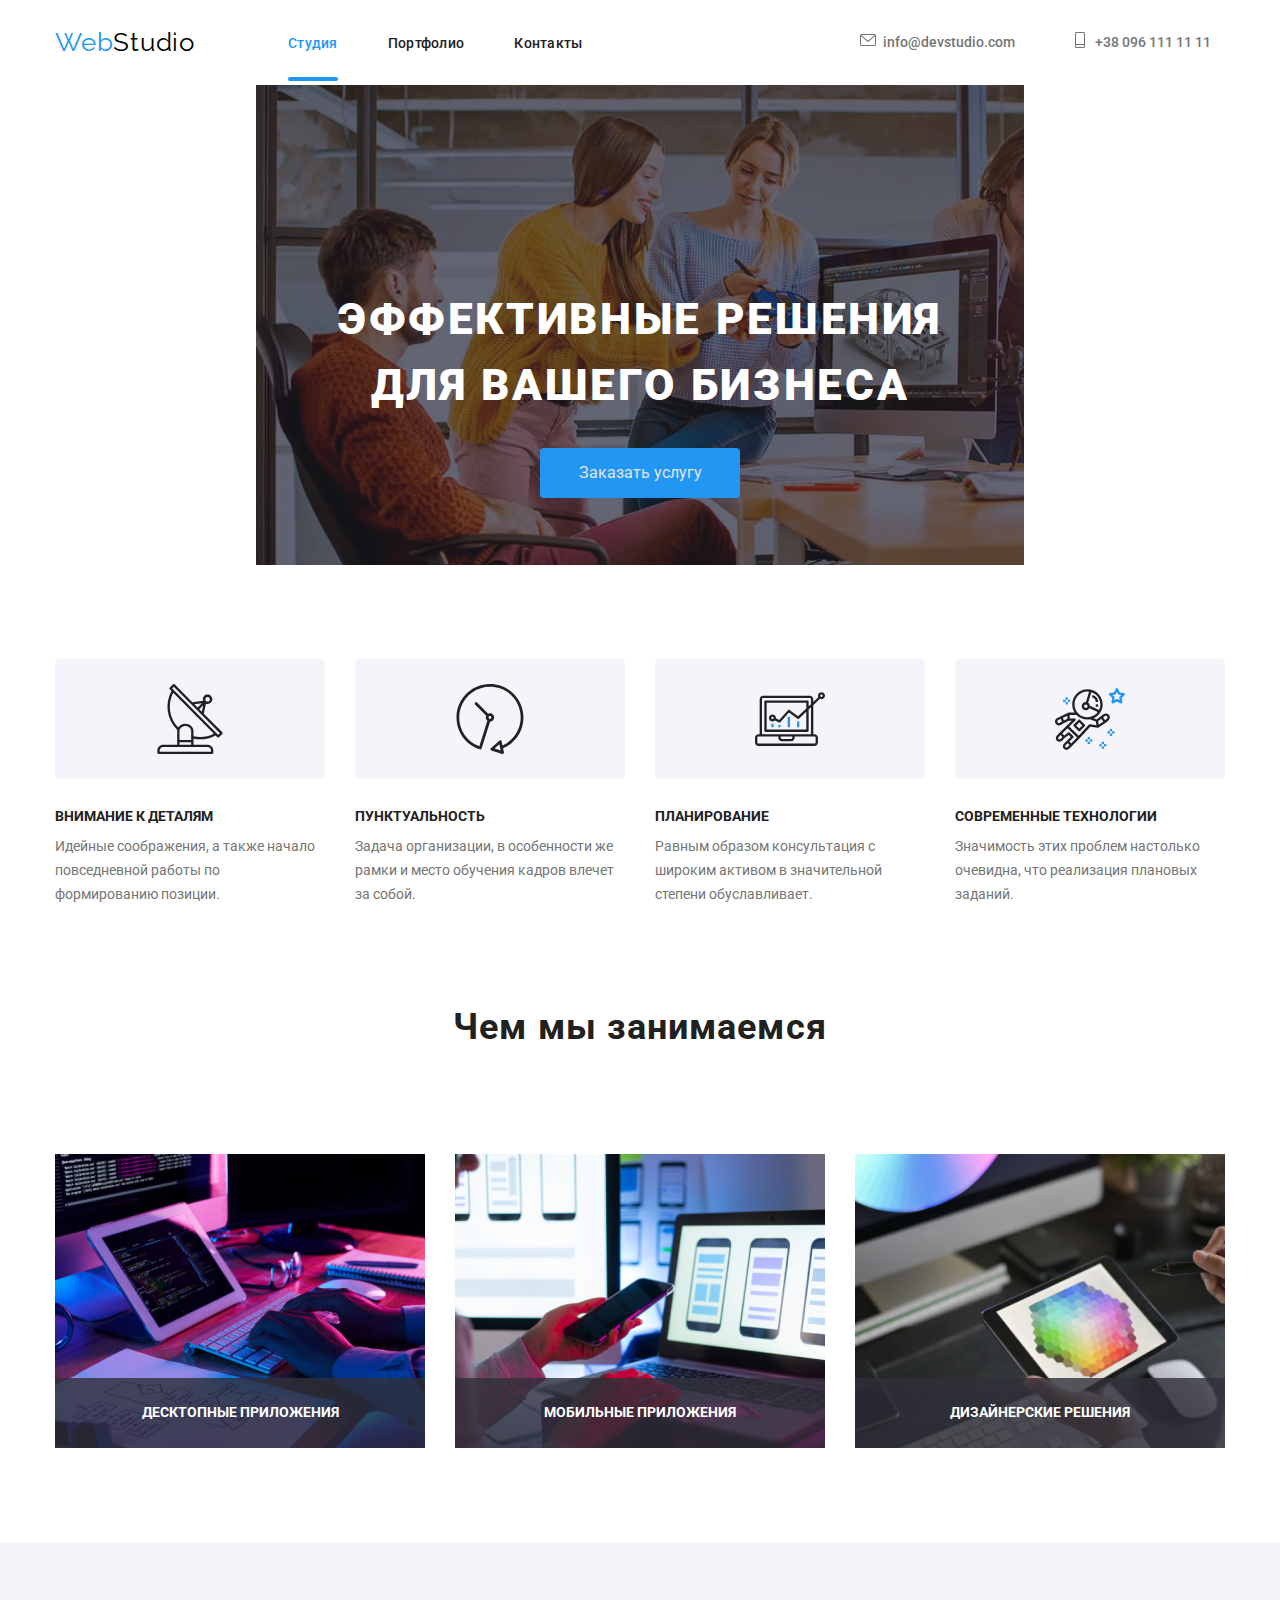
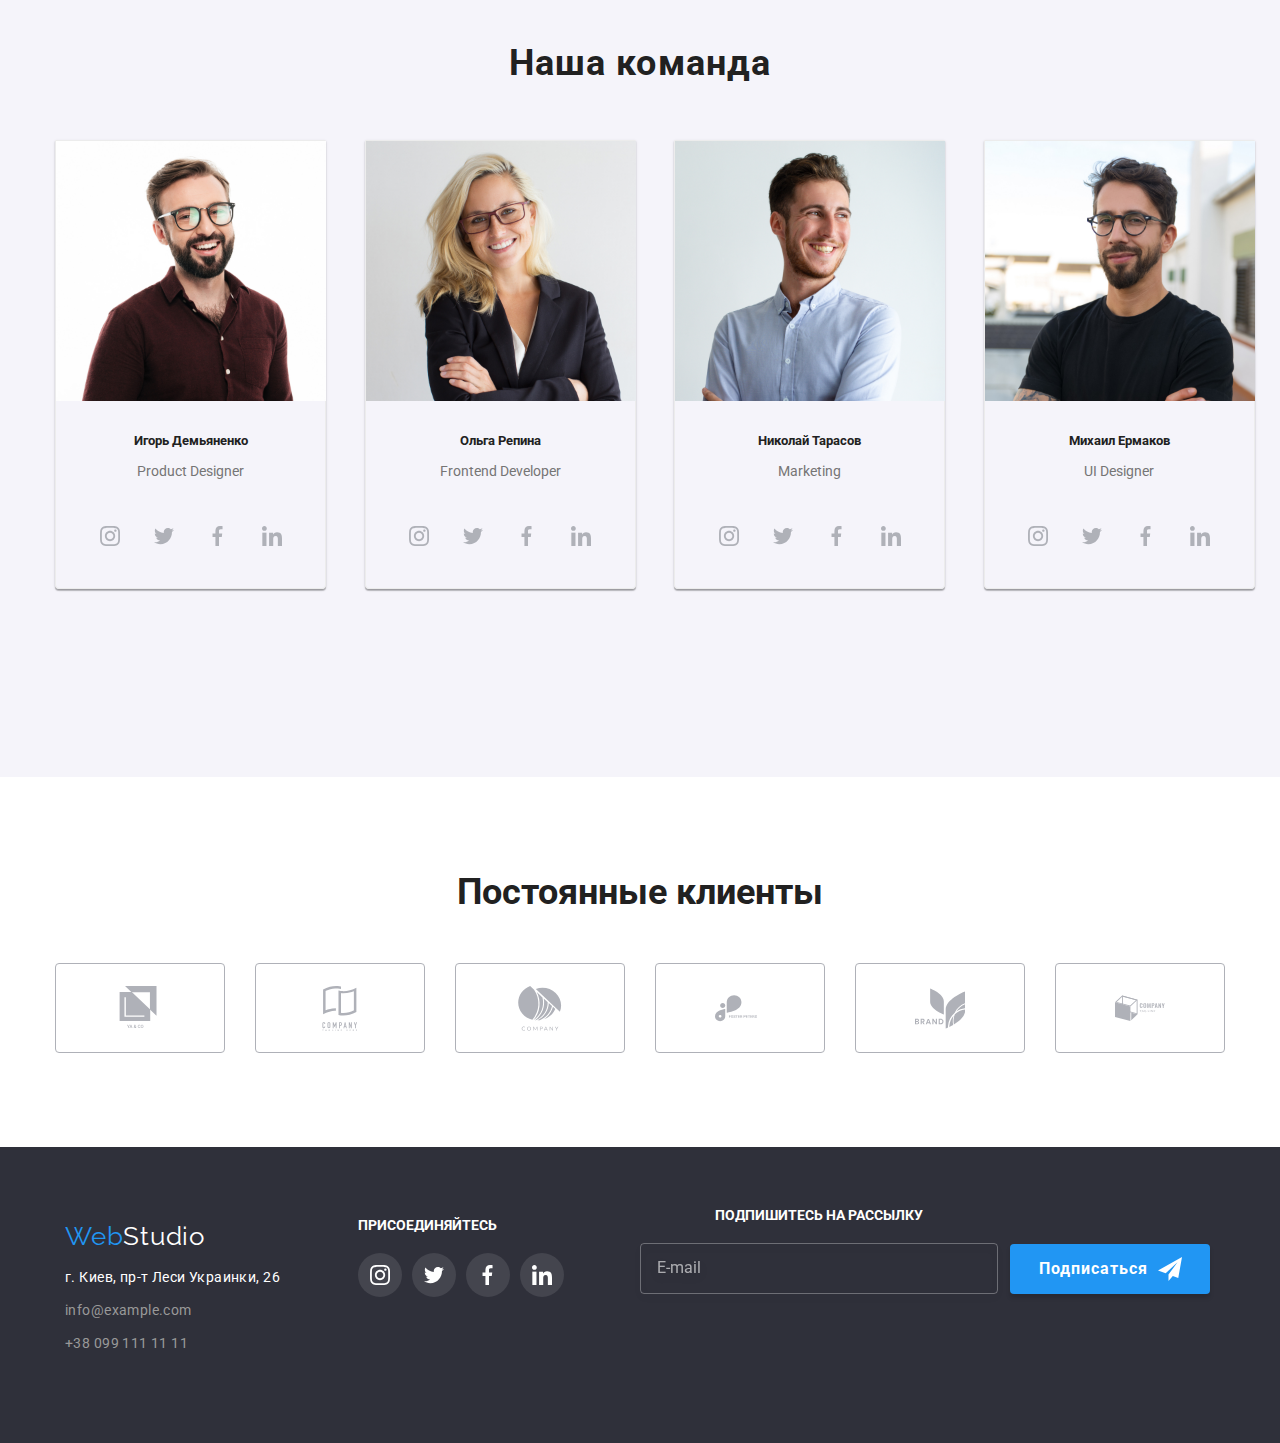
==== commit 21e3d6f5: "Добавляет правки на таблет адаптив" ====
--- a/index.html
+++ b/index.html
@@ -167,8 +167,8 @@
 <!--<a href="#openModal">Открыть модальное окно</a>-->
 
     <!--Герой-->
-    <section>
-        <div class="main-container center">
+    <section class="main-container">
+        <div class="center">
             <h1 class="hero-title"><span class="hero-name">ЭФФЕКТИВНЫЕ РЕШЕНИЯ<br> ДЛЯ ВАШЕГО БИЗНЕСА</span></h1>
             <a href="#openModal"><button type="button" class="button-primary"><span class="center">Заказать услугу</span></button></a>
             </div>
--- a/css/main.min.css
+++ b/css/main.min.css
@@ -1,4 +1,4 @@
-.h1,h2,h3,h4,h5,h6{font-family:Roboto, sans-serif;color:#212121}.page{background-color:#fff;color:#757575;font-family:Roboto, sans-serif}.list{list-style:none;margin:0;padding:0}.link{color:inherit;text-decoration:none}ul{list-style:none}address{list-style:none}html{-webkit-box-sizing:border-box;box-sizing:border-box}*,*::before,*::after{-webkit-box-sizing:inherit;box-sizing:inherit}*{margin:0;padding:0}.container{width:1200px;margin:0 auto;padding-right:15px;padding-left:15px}@media screen and (max-width: 1199px){.container{width:100%}}.header-container{width:1200px;margin:0 auto;padding-top:auto;padding-bottom:auto;padding-right:15px;padding-left:15px}@media screen and (max-width: 1199px){.header-container{width:100%}}.h1,h2,h3,h4,h5,h6{font-family:Roboto, sans-serif;color:#212121}.page{background-color:#fff;color:#757575;font-family:Roboto, sans-serif}.list{list-style:none;margin:0;padding:0}.link{color:inherit;text-decoration:none}ul{list-style:none}address{list-style:none}html{-webkit-box-sizing:border-box;box-sizing:border-box}*,*::before,*::after{-webkit-box-sizing:inherit;box-sizing:inherit}*{margin:0;padding:0}.container{width:1200px;margin:0 auto;padding-right:15px;padding-left:15px}@media screen and (max-width: 1199px){.container{width:100%}}.header-container{width:1200px;margin:0 auto;padding-top:auto;padding-bottom:auto;padding-right:15px;padding-left:15px}@media screen and (max-width: 1199px){.header-container{width:100%}}.logo{color:#2196F3;font-family:Raleway, -apple-system, BlinkMacSystemFont, 'Segoe UI', Roboto, Oxygen, Ubuntu, Cantarell, 'Open Sans', 'Helvetica Neue', sans-serif;font-size:26px;line-height:1,19px;letter-spacing:0.03em;text-decoration:none;margin-right:93px;display:-webkit-inline-box;display:-ms-inline-flexbox;display:inline-flex}.logo-footer{color:white}@media screen and (max-width: 767px){.logo-footer{margin-bottom:20px}}.logo-blue-footer{color:#2196F3;font-family:Raleway, -apple-system, BlinkMacSystemFont, 'Segoe UI', Roboto, Oxygen, Ubuntu, Cantarell, 'Open Sans', 'Helvetica Neue', sans-serif;font-size:26px;line-height:1,19px;letter-spacing:0.03em;text-decoration:none;display:block}@media screen and (min-width: 768px){.logo-blue-footer{padding-left:0px;margin-right:93px}}.accent{color:black}.h1,h2,h3,h4,h5,h6{font-family:Roboto, sans-serif;color:#212121}.page{background-color:#fff;color:#757575;font-family:Roboto, sans-serif}.list{list-style:none;margin:0;padding:0}.link{color:inherit;text-decoration:none}ul{list-style:none}address{list-style:none}html{-webkit-box-sizing:border-box;box-sizing:border-box}*,*::before,*::after{-webkit-box-sizing:inherit;box-sizing:inherit}*{margin:0;padding:0}.container{width:1200px;margin:0 auto;padding-right:15px;padding-left:15px}@media screen and (max-width: 1199px){.container{width:100%}}.header-container{width:1200px;margin:0 auto;padding-top:auto;padding-bottom:auto;padding-right:15px;padding-left:15px}@media screen and (max-width: 1199px){.header-container{width:100%}}.site-nav-list{display:none;-webkit-box-align:center;-ms-flex-align:center;align-items:center}@media screen and (min-width: 768px){.site-nav-list{display:-webkit-inline-box;display:-ms-inline-flexbox;display:inline-flex}}.site-nav-list.a:hover,.site-nav-list.a:focus{color:#2196F3}.site-nav-list a{color:#212121;font-family:Roboto, sans-serif;font-style:normal;font-weight:500;font-size:14px;text-decoration:none;letter-spacing:0.02em;padding-right:50px}.site-nav-list .a .current{color:#2196F3}.site-nav-list-address{display:none;margin-left:170px}@media screen and (min-width: 768px){.site-nav-list-address{display:-webkit-box;display:-ms-flexbox;display:flex}}.site-nav-list-address .contacts-item+.item{margin-left:50px}.contacts-item{display:-webkit-box;display:-ms-flexbox;display:flex;margin-top:32px;margin-bottom:32px;padding-left:50px}.site-nav-list-address a{color:#757575;font-family:inherit;font-weight:500;font-size:14px;line-height:1,14px;text-decoration:none}.site-nav-list-address a:hover,.site-nav-list-address a:focus{color:#2196F3}.site-nav-list-address a.current{color:#2196F3}.site-nav .contacts-item:last-child{margin-right:0}.link.current{position:relative;color:#2196F3}.link.current::after{content:'';display:block;position:absolute;left:0;bottom:-30px;height:4px;width:50%;background-color:#2196F3;border-radius:2px}.link.currentSecond{position:relative;color:#2196F3}.link.currentSecond::after{content:'';display:block;position:absolute;left:0;bottom:-35px;height:4px;width:78px;background-color:#2196F3;border-radius:2px}.link:hover,.link:focus{color:#2196F3}.color-page{color:#2196F3}svg.address-link-icon{width:30px;height:16px;fill:#757575;-webkit-box-align:baseline;-ms-flex-align:baseline;align-items:baseline;padding-left:3px;padding-right:3px;float:left;overflow:hidden}.site-nav-list-address.address-link:focus .address-link-icon,.address-link:hover .address-link-icon{fill:#2196F3}li.contacts-item:focus,li.contacts-item:hover{fill:#2196F3}.menu-decoration a{text-decoration:none;color:#212121}.mobile-menu{position:absolute;left:0;right:0;background-color:#ffffff;-webkit-box-shadow:0px 4px 8px rgba(0,0,0,0.04),0px 2px 4px rgba(0,0,0,0.08),0px 1px 3px rgba(0,0,0,0.16);box-shadow:0px 4px 8px rgba(0,0,0,0.04),0px 2px 4px rgba(0,0,0,0.08),0px 1px 3px rgba(0,0,0,0.16);padding-top:60px;padding-bottom:60px;opacity:0;visibility:hidden;color:#212121;font-family:Roboto, sans-serif;font-style:normal;font-weight:500;font-size:18px;text-decoration:none;letter-spacing:0.02em;padding-right:50px}@media screen and (min-width: 768px){.mobile-menu{display:none}}.mobile-menu.is--open{opacity:1;visibility:visible}.mobile-menu-list{text-align:center}.mobile-menu-item{margin-bottom:40px}.mobile-menu-contacts-item:not(:last-child){margin-bottom:16px}.mobile-address-link-icon{width:30px;height:16px;fill:#757575;-webkit-box-align:baseline;-ms-flex-align:baseline;align-items:baseline;padding-left:3px;padding-right:3px;float:center;overflow:hidden}.site-nav-list{display:none;-webkit-box-align:center;-ms-flex-align:center;align-items:center}@media screen and (min-width: 768px){.site-nav-list{display:-webkit-inline-box;display:-ms-inline-flexbox;display:inline-flex}}.site-nav-list.a:hover,.site-nav-list.a:focus{color:#2196F3}.site-nav-list a{color:#212121;font-family:Roboto, sans-serif;font-style:normal;font-weight:500;font-size:14px;text-decoration:none;letter-spacing:0.02em;padding-right:50px}.site-nav-list .a .current{color:#2196F3}.site-nav-list-address{display:none;margin-left:170px}@media screen and (min-width: 768px){.site-nav-list-address{display:-webkit-box;display:-ms-flexbox;display:flex}}.site-nav-list-address .contacts-item+.item{margin-left:50px}.contacts-item{display:-webkit-box;display:-ms-flexbox;display:flex;margin-top:32px;margin-bottom:32px;padding-left:50px}.site-nav-list-address a{color:#757575;font-family:inherit;font-weight:500;font-size:14px;line-height:1,14px;text-decoration:none}.site-nav-list-address a:hover,.site-nav-list-address a:focus{color:#2196F3}.site-nav-list-address a.current{color:#2196F3}.site-nav .contacts-item:last-child{margin-right:0}.link.current{position:relative;color:#2196F3}.link.current::after{content:'';display:block;position:absolute;left:0;bottom:-30px;height:4px;width:50%;background-color:#2196F3;border-radius:2px}.link.currentSecond{position:relative;color:#2196F3}.link.currentSecond::after{content:'';display:block;position:absolute;left:0;bottom:-35px;height:4px;width:78px;background-color:#2196F3;border-radius:2px}.link:hover,.link:focus{color:#2196F3}.color-page{color:#2196F3}svg.address-link-icon{width:30px;height:16px;fill:#757575;-webkit-box-align:baseline;-ms-flex-align:baseline;align-items:baseline;padding-left:3px;padding-right:3px;float:left;overflow:hidden}.site-nav-list-address.address-link:focus .address-link-icon,.address-link:hover .address-link-icon{fill:#2196F3}li.contacts-item:focus,li.contacts-item:hover{fill:#2196F3}.menu-decoration a{text-decoration:none;color:#212121}.mobile-menu{position:absolute;left:0;right:0;background-color:#ffffff;-webkit-box-shadow:0px 4px 8px rgba(0,0,0,0.04),0px 2px 4px rgba(0,0,0,0.08),0px 1px 3px rgba(0,0,0,0.16);box-shadow:0px 4px 8px rgba(0,0,0,0.04),0px 2px 4px rgba(0,0,0,0.08),0px 1px 3px rgba(0,0,0,0.16);padding-top:60px;padding-bottom:60px;opacity:0;visibility:hidden;color:#212121;font-family:Roboto, sans-serif;font-style:normal;font-weight:500;font-size:18px;text-decoration:none;letter-spacing:0.02em;padding-right:50px}@media screen and (min-width: 768px){.mobile-menu{display:none}}.mobile-menu.is--open{opacity:1;visibility:visible}.mobile-menu-list{text-align:center}.mobile-menu-item{margin-bottom:40px}.mobile-menu-contacts-item:not(:last-child){margin-bottom:16px}.mobile-address-link-icon{width:30px;height:16px;fill:#757575;-webkit-box-align:baseline;-ms-flex-align:baseline;align-items:baseline;padding-left:3px;padding-right:3px;float:center;overflow:hidden}.main-nav{display:-webkit-inline-box;display:-ms-inline-flexbox;display:inline-flex;-webkit-box-align:center;-ms-flex-align:center;align-items:center}@media screen and (max-width: 767px){.main-nav{margin-bottom:16px;margin-top:16px;-webkit-box-pack:justify;-ms-flex-pack:justify;justify-content:space-between;-webkit-box-flex:1;-ms-flex-positive:1;flex-grow:1;width:100%}}.site-nav-list{display:none;-webkit-box-align:center;-ms-flex-align:center;align-items:center}@media screen and (min-width: 768px){.site-nav-list{display:-webkit-inline-box;display:-ms-inline-flexbox;display:inline-flex}}.site-nav-list.a:hover,.site-nav-list.a:focus{color:#2196F3}.site-nav-list a{color:#212121;font-family:Roboto, sans-serif;font-style:normal;font-weight:500;font-size:14px;text-decoration:none;letter-spacing:0.02em;padding-right:50px}.site-nav-list .a .current{color:#2196F3}.site-nav-list-address{display:none;margin-left:170px}@media screen and (min-width: 768px){.site-nav-list-address{display:-webkit-box;display:-ms-flexbox;display:flex}}.site-nav-list-address .contacts-item+.item{margin-left:50px}.contacts-item{display:-webkit-box;display:-ms-flexbox;display:flex;margin-top:32px;margin-bottom:32px;padding-left:50px}.site-nav-list-address a{color:#757575;font-family:inherit;font-weight:500;font-size:14px;line-height:1,14px;text-decoration:none}.site-nav-list-address a:hover,.site-nav-list-address a:focus{color:#2196F3}.site-nav-list-address a.current{color:#2196F3}.site-nav .contacts-item:last-child{margin-right:0}.link.current{position:relative;color:#2196F3}.link.current::after{content:'';display:block;position:absolute;left:0;bottom:-30px;height:4px;width:50%;background-color:#2196F3;border-radius:2px}.link.currentSecond{position:relative;color:#2196F3}.link.currentSecond::after{content:'';display:block;position:absolute;left:0;bottom:-35px;height:4px;width:78px;background-color:#2196F3;border-radius:2px}.link:hover,.link:focus{color:#2196F3}.color-page{color:#2196F3}svg.address-link-icon{width:30px;height:16px;fill:#757575;-webkit-box-align:baseline;-ms-flex-align:baseline;align-items:baseline;padding-left:3px;padding-right:3px;float:left;overflow:hidden}.site-nav-list-address.address-link:focus .address-link-icon,.address-link:hover .address-link-icon{fill:#2196F3}li.contacts-item:focus,li.contacts-item:hover{fill:#2196F3}.menu-decoration a{text-decoration:none;color:#212121}.mobile-menu{position:absolute;left:0;right:0;background-color:#ffffff;-webkit-box-shadow:0px 4px 8px rgba(0,0,0,0.04),0px 2px 4px rgba(0,0,0,0.08),0px 1px 3px rgba(0,0,0,0.16);box-shadow:0px 4px 8px rgba(0,0,0,0.04),0px 2px 4px rgba(0,0,0,0.08),0px 1px 3px rgba(0,0,0,0.16);padding-top:60px;padding-bottom:60px;opacity:0;visibility:hidden;color:#212121;font-family:Roboto, sans-serif;font-style:normal;font-weight:500;font-size:18px;text-decoration:none;letter-spacing:0.02em;padding-right:50px}@media screen and (min-width: 768px){.mobile-menu{display:none}}.mobile-menu.is--open{opacity:1;visibility:visible}.mobile-menu-list{text-align:center}.mobile-menu-item{margin-bottom:40px}.mobile-menu-contacts-item:not(:last-child){margin-bottom:16px}.mobile-address-link-icon{width:30px;height:16px;fill:#757575;-webkit-box-align:baseline;-ms-flex-align:baseline;align-items:baseline;padding-left:3px;padding-right:3px;float:center;overflow:hidden}.section-title{color:#212121;font-weight:700;font-size:36px;line-height:1,7px;letter-spacing:0.03em;padding-bottom:50px}.section-details{width:100%;margin:0 auto;padding-right:15px;padding-left:15px;padding-top:94px}@media screen and (min-width: 768px){.section-details{display:-webkit-box;display:-ms-flexbox;display:flex;padding-bottom:94px}}.heading{margin:0;font-size:14px;text-align:left}@media screen and (max-width: 767px){.heading{text-align:center}}@media screen and (min-width: 768px){.heading{display:-webkit-box;display:-ms-flexbox;display:flex}}.main-paragraph-h2{font-weight:400;font-size:14px;line-height:1,7px;margin-top:4px;-ms-flex-wrap:wrap;flex-wrap:wrap;width:100%;text-align:left}@media screen and (max-width: 767px){.main-paragraph-h2{padding-bottom:30px}}@media screen and (min-width: 768px){.main-paragraph-h2{margin-right:20px}}@media screen and (min-width: 768px){.features .section-details{display:-webkit-box;display:-ms-flexbox;display:flex;padding:94px 0px}}@media screen and (min-width: 768px){.section-details .items{width:calc((100% - 90px) / 2)}}@media screen and (min-width: 1200px){.section-details .items .section-details .items{width:calc((100% - 90px) / 4)}}@media screen and (min-width: 768px){.section-details .items:not(:last-child){margin-right:30px}}.section-details .items::before{display:block;content:'';height:120px;background-color:#f5f4fa;background-repeat:no-repeat;background-position:center;border-radius:4px}.section-details .items:nth-child(1)::before{background-image:url(../images/images-hm4/antena.svg)}.section-details .items:nth-child(2)::before{background-image:url(../images/images-hm4/clock.svg)}.section-details .items:nth-child(3)::before{background-image:url(../images/images-hm4/diagramm.svg)}.section-details .items:nth-child(4)::before{background-image:url(../images/images-hm4/astronaut.svg)}.features .heading{margin-top:30px;margin-bottom:0px;color:#212121;font-family:Roboto;font-weight:700;font-size:14px;line-height:1.14;text-transform:uppercase}.features .main-paragraph-h2{margin-top:10px;margin-bottom:0;color:#757575;font-family:Roboto;font-weight:400;font-size:14px;line-height:1.7}.hero-name{color:#FFFFFF}.hero-title{color:#212121;font-style:400;font-weight:900;font-size:44px;line-height:1,36px;text-align:center;padding-bottom:30px;letter-spacing:0.06em}@media screen and (max-width: 767px){.hero-title{font-size:26px;letter-spacing:0.06em}}.center{text-align:center;border:1px solid #0000}.main-container{margin:0 auto;padding-right:15px;padding-left:15px;padding-top:200px;padding-bottom:280px;background-color:#2f303a;text-align:center;background-repeat:no-repeat;background-size:contain}@media screen and (max-width: 767px){.main-container{background-image:-webkit-gradient(linear, left top, right top, from(rgba(47,48,58,0.4)), to(rgba(47,48,58,0.4))),url("../images/images-hm4/mobile-header.jpg");background-image:linear-gradient(to right, rgba(47,48,58,0.4), rgba(47,48,58,0.4)),url("../images/images-hm4/mobile-header.jpg");background-size:cover;height:400px;width:480px}}@media screen and (min-width: 768px){.main-container{background-image:-webkit-gradient(linear, left top, right top, from(rgba(47,48,58,0.4)), to(rgba(47,48,58,0.4))),url("../images/images-hm4/tablet-header.jpg");background-image:linear-gradient(to right, rgba(47,48,58,0.4), rgba(47,48,58,0.4)),url("../images/images-hm4/tablet-header.jpg")}}@media screen and (min-width: 1200px){.main-container{background-image:-webkit-gradient(linear, left top, right top, from(rgba(47,48,58,0.4)), to(rgba(47,48,58,0.4))),url("../images/images-hm4/Img2optim.jpg");background-image:linear-gradient(to right, rgba(47,48,58,0.4), rgba(47,48,58,0.4)),url("../images/images-hm4/Img2optim.jpg")}}.hero-name{color:#FFFFFF}.hero-title{color:#212121;font-style:400;font-weight:900;font-size:44px;line-height:1,36px;text-align:center;padding-bottom:30px;letter-spacing:0.06em}@media screen and (max-width: 767px){.hero-title{font-size:26px;letter-spacing:0.06em}}.center{text-align:center;border:1px solid #0000}.main-container{margin:0 auto;padding-right:15px;padding-left:15px;padding-top:200px;padding-bottom:280px;background-color:#2f303a;text-align:center;background-repeat:no-repeat;background-size:contain}@media screen and (max-width: 767px){.main-container{background-image:-webkit-gradient(linear, left top, right top, from(rgba(47,48,58,0.4)), to(rgba(47,48,58,0.4))),url("../images/images-hm4/mobile-header.jpg");background-image:linear-gradient(to right, rgba(47,48,58,0.4), rgba(47,48,58,0.4)),url("../images/images-hm4/mobile-header.jpg");background-size:cover;height:400px;width:480px}}@media screen and (min-width: 768px){.main-container{background-image:-webkit-gradient(linear, left top, right top, from(rgba(47,48,58,0.4)), to(rgba(47,48,58,0.4))),url("../images/images-hm4/tablet-header.jpg");background-image:linear-gradient(to right, rgba(47,48,58,0.4), rgba(47,48,58,0.4)),url("../images/images-hm4/tablet-header.jpg")}}@media screen and (min-width: 1200px){.main-container{background-image:-webkit-gradient(linear, left top, right top, from(rgba(47,48,58,0.4)), to(rgba(47,48,58,0.4))),url("../images/images-hm4/Img2optim.jpg");background-image:linear-gradient(to right, rgba(47,48,58,0.4), rgba(47,48,58,0.4)),url("../images/images-hm4/Img2optim.jpg")}}.button-primary{background-color:#2196F3;color:#E5E5E5;border-color:transparent;display:inline-block;min-width:200px;border-radius:4px;padding:10px 32px;text-align:center}@media screen and (max-width: 767px){.button-primary{height:50px}}.button{color:#2196F3;font-family:inherit;background-color:#E5E5E5;font-size:16px;line-height:1,8px;font-weight:700;text-decoration:none;padding:12px 24px;display:inline-block;border:1px solid black}.filter .link-filter{padding:6px 22px;font-family:Roboto;font-weight:500;font-size:16px;line-height:1.6;text-align:center;color:#212121;background:#f5f4fa;border-radius:4px;border:0}.filter .link-filter:hover,.link-filter:focus{background:#2196F3;color:#ffffff;-webkit-box-shadow:0px 3px 1px rgba(0,0,0,0.1),0px 1px 2px rgba(0,0,0,0.08),0px 2px 2px rgba(0,0,0,0.12);box-shadow:0px 3px 1px rgba(0,0,0,0.1),0px 1px 2px rgba(0,0,0,0.08),0px 2px 2px rgba(0,0,0,0.12)}.footer-form-container button{margin-left:12px;padding-top:10px;padding-right:28px;padding-bottom:10px;padding-left:29px;-webkit-box-align:center;-ms-flex-align:center;align-items:center;font-weight:700;font-size:16px;line-height:1.875;letter-spacing:0.06em;color:#ffffff;background-color:#2196F3;border:0;-webkit-box-shadow:0px 4px 4px rgba(0,0,0,0.15);box-shadow:0px 4px 4px rgba(0,0,0,0.15);border-radius:4px}@media screen and (min-width: 768px){.footer-form-container button{display:-webkit-box;display:-ms-flexbox;display:flex}}.mobile-menu-btn{display:none;width:35px;height:35px}@media screen and (max-width: 767px){.mobile-menu-btn{display:block}}.menu-link::after{content:"";display:block;width:50%;height:4px;background-color:#2196F3;border-radius:2px}.mobile-link::after{content:"";display:block;width:10%;height:4px;background-color:#2196F3;border-radius:2px;margin-top:8px;text-align:center}.line-container{margin-left:auto;margin-right:auto;outline:1px solid #ECECEC}.line-container{margin-left:auto;margin-right:auto;width:1600px;outline:1px solid #ECECEC}@media screen and (max-width: 767px){.portfolio .filter{text-align:left}}@media screen and (min-width: 768px){.portfolio .filter{display:-webkit-box;display:-ms-flexbox;display:flex;-webkit-box-pack:center;-ms-flex-pack:center;justify-content:center}}@media screen and (min-width: 768px){.portfolio .filter-items:not(:last-child){margin-right:8px}}.portfolio .filter-items{display:inline}.container.portfolio-padding{padding-top:100px;padding-bottom:50px;text-align:center}@media screen and (max-width: 767px){.container.portfolio-padding{padding-top:60px;padding-bottom:40px}}@media screen and (max-width: 767px){.link-filter{margin-bottom:15px}}.container.portfolio-padding-img{padding-bottom:94px}.portfolio .content{display:block}@media screen and (min-width: 768px){.portfolio .content{display:-webkit-box;display:-ms-flexbox;display:flex;-ms-flex-wrap:wrap;flex-wrap:wrap}}@media screen and (max-width: 767px){.content-items{margin-bottom:30px}}@media screen and (min-width: 768px){.portfolio .content-items{width:calc((100% - 60px) / 3);border:1px solid #eeeeee}}@media screen and (min-width: 768px){.portfolio .content-items:not(:nth-child(3n)){margin-right:30px}}@media screen and (min-width: 768px){.portfolio .content-items:not(:nth-child(-n+3)){margin-top:30px}}@media screen and (max-width: 767px){.portfolio .content-items:last-child{padding-bottom:30px}}li.content-items:hover,.content-items:focus{-webkit-box-shadow:0px 1px 1px rgba(0,0,0,0.12),0px 4px 4px rgba(0,0,0,0.06),1px 4px 6px rgba(0,0,0,0.16);box-shadow:0px 1px 1px rgba(0,0,0,0.12),0px 4px 4px rgba(0,0,0,0.06),1px 4px 6px rgba(0,0,0,0.16)}.content .title{margin-top:20px;padding-left:24px;color:#212121;font-family:Roboto;font-weight:700;font-size:18px;line-height:2;letter-spacing:0.06em}.content .type{margin-top:4px;padding-left:24px;color:#757575;font-family:Roboto;font-weight:400;font-size:16px;line-height:1.8;padding-bottom:20px}.content-overlay{position:relative;display:-webkit-box;display:-ms-flexbox;display:flex;-webkit-box-align:center;-ms-flex-align:center;align-items:center;overflow:hidden}.content-overlay::before{content:"";position:absolute;width:100%;height:100%;background:rgba(33,150,243,0.9);opacity:0;-webkit-transition-property:opacity, -webkit-transform;transition-property:opacity, -webkit-transform;transition-property:opacity, transform;transition-property:opacity, transform, -webkit-transform;-webkit-transition-duration:250ms;transition-duration:250ms;-webkit-transition-timing-function:cubic-bezier(0.4, 0, 0.2, 1);transition-timing-function:cubic-bezier(0.4, 0, 0.2, 1);-webkit-transform:translateY(100%);transform:translateY(100%)}.content .img-item:hover .content-overlay::before,.content .img-item:focus .content-overlay::before{opacity:1;-webkit-transform:translateY(0);transform:translateY(0)}.content-overlay>.description{position:absolute;margin-top:0;margin-bottom:0;padding-right:24px;padding-left:24px;font-size:18px;line-height:1.555;color:#ffffff;opacity:0;-webkit-transition-property:opacity, -webkit-transform;transition-property:opacity, -webkit-transform;transition-property:opacity, transform;transition-property:opacity, transform, -webkit-transform;-webkit-transition-duration:250ms;transition-duration:250ms;-webkit-transition-timing-function:cubic-bezier(0.4, 0, 0.2, 1);transition-timing-function:cubic-bezier(0.4, 0, 0.2, 1);-webkit-transform:translateY(100%);transform:translateY(100%)}.content .img-item:hover .description,.content .img-item:focus .description{opacity:1;-webkit-transform:translateY(0);transform:translateY(0)}.portfolio-meta .color-type{color:#757575;font-family:Roboto;font-weight:400;font-size:16px;line-height:1.8;padding-bottom:20px;margin-top:4px;padding-left:4px}.img-item{text-decoration:none}.portfolio-title{margin-top:6px;padding-left:4px;color:#212121;font-family:Roboto;font-weight:700;font-size:18px;line-height:2;letter-spacing:0.06em}.portfolio-meta{padding:20px 24px;border-right:1px solid #eeeeee;border-bottom:1px solid #eeeeee;border-left:1px solid #eeeeee;border-top:none;-webkit-box-sizing:border-box;box-sizing:border-box}@media screen and (max-width: 767px){.portfolio-meta{width:88%}}.portfolio-actions:focus,.portfolio-actions:hover{opacity:1;-webkit-transform:translateY(0);transform:translateY(0);color:white;position:relative}.button-primary{background-color:#2196F3;color:#E5E5E5;border-color:transparent;display:inline-block;min-width:200px;border-radius:4px;padding:10px 32px;text-align:center}@media screen and (max-width: 767px){.button-primary{height:50px}}.button{color:#2196F3;font-family:inherit;background-color:#E5E5E5;font-size:16px;line-height:1,8px;font-weight:700;text-decoration:none;padding:12px 24px;display:inline-block;border:1px solid black}.filter .link-filter{padding:6px 22px;font-family:Roboto;font-weight:500;font-size:16px;line-height:1.6;text-align:center;color:#212121;background:#f5f4fa;border-radius:4px;border:0}.filter .link-filter:hover,.link-filter:focus{background:#2196F3;color:#ffffff;-webkit-box-shadow:0px 3px 1px rgba(0,0,0,0.1),0px 1px 2px rgba(0,0,0,0.08),0px 2px 2px rgba(0,0,0,0.12);box-shadow:0px 3px 1px rgba(0,0,0,0.1),0px 1px 2px rgba(0,0,0,0.08),0px 2px 2px rgba(0,0,0,0.12)}.footer-form-container button{margin-left:12px;padding-top:10px;padding-right:28px;padding-bottom:10px;padding-left:29px;-webkit-box-align:center;-ms-flex-align:center;align-items:center;font-weight:700;font-size:16px;line-height:1.875;letter-spacing:0.06em;color:#ffffff;background-color:#2196F3;border:0;-webkit-box-shadow:0px 4px 4px rgba(0,0,0,0.15);box-shadow:0px 4px 4px rgba(0,0,0,0.15);border-radius:4px}@media screen and (min-width: 768px){.footer-form-container button{display:-webkit-box;display:-ms-flexbox;display:flex}}.mobile-menu-btn{display:none;width:35px;height:35px}@media screen and (max-width: 767px){.mobile-menu-btn{display:block}}.container.portfolio-padding-img{padding-bottom:94px}.portfolio .content{display:block}@media screen and (min-width: 768px){.portfolio .content{display:-webkit-box;display:-ms-flexbox;display:flex;-ms-flex-wrap:wrap;flex-wrap:wrap}}@media screen and (max-width: 767px){.content-items{margin-bottom:30px}}@media screen and (min-width: 768px){.portfolio .content-items{width:calc((100% - 60px) / 3);border:1px solid #eeeeee}}@media screen and (min-width: 768px){.portfolio .content-items:not(:nth-child(3n)){margin-right:30px}}@media screen and (min-width: 768px){.portfolio .content-items:not(:nth-child(-n+3)){margin-top:30px}}@media screen and (max-width: 767px){.portfolio .content-items:last-child{padding-bottom:30px}}li.content-items:hover,.content-items:focus{-webkit-box-shadow:0px 1px 1px rgba(0,0,0,0.12),0px 4px 4px rgba(0,0,0,0.06),1px 4px 6px rgba(0,0,0,0.16);box-shadow:0px 1px 1px rgba(0,0,0,0.12),0px 4px 4px rgba(0,0,0,0.06),1px 4px 6px rgba(0,0,0,0.16)}.content .title{margin-top:20px;padding-left:24px;color:#212121;font-family:Roboto;font-weight:700;font-size:18px;line-height:2;letter-spacing:0.06em}.content .type{margin-top:4px;padding-left:24px;color:#757575;font-family:Roboto;font-weight:400;font-size:16px;line-height:1.8;padding-bottom:20px}.content-overlay{position:relative;display:-webkit-box;display:-ms-flexbox;display:flex;-webkit-box-align:center;-ms-flex-align:center;align-items:center;overflow:hidden}.content-overlay::before{content:"";position:absolute;width:100%;height:100%;background:rgba(33,150,243,0.9);opacity:0;-webkit-transition-property:opacity, -webkit-transform;transition-property:opacity, -webkit-transform;transition-property:opacity, transform;transition-property:opacity, transform, -webkit-transform;-webkit-transition-duration:250ms;transition-duration:250ms;-webkit-transition-timing-function:cubic-bezier(0.4, 0, 0.2, 1);transition-timing-function:cubic-bezier(0.4, 0, 0.2, 1);-webkit-transform:translateY(100%);transform:translateY(100%)}.content .img-item:hover .content-overlay::before,.content .img-item:focus .content-overlay::before{opacity:1;-webkit-transform:translateY(0);transform:translateY(0)}.content-overlay>.description{position:absolute;margin-top:0;margin-bottom:0;padding-right:24px;padding-left:24px;font-size:18px;line-height:1.555;color:#ffffff;opacity:0;-webkit-transition-property:opacity, -webkit-transform;transition-property:opacity, -webkit-transform;transition-property:opacity, transform;transition-property:opacity, transform, -webkit-transform;-webkit-transition-duration:250ms;transition-duration:250ms;-webkit-transition-timing-function:cubic-bezier(0.4, 0, 0.2, 1);transition-timing-function:cubic-bezier(0.4, 0, 0.2, 1);-webkit-transform:translateY(100%);transform:translateY(100%)}.content .img-item:hover .description,.content .img-item:focus .description{opacity:1;-webkit-transform:translateY(0);transform:translateY(0)}.portfolio-meta .color-type{color:#757575;font-family:Roboto;font-weight:400;font-size:16px;line-height:1.8;padding-bottom:20px;margin-top:4px;padding-left:4px}.img-item{text-decoration:none}.portfolio-title{margin-top:6px;padding-left:4px;color:#212121;font-family:Roboto;font-weight:700;font-size:18px;line-height:2;letter-spacing:0.06em}.portfolio-meta{padding:20px 24px;border-right:1px solid #eeeeee;border-bottom:1px solid #eeeeee;border-left:1px solid #eeeeee;border-top:none;-webkit-box-sizing:border-box;box-sizing:border-box}@media screen and (max-width: 767px){.portfolio-meta{width:88%}}.portfolio-actions:focus,.portfolio-actions:hover{opacity:1;-webkit-transform:translateY(0);transform:translateY(0);color:white;position:relative}.footer-background{background-color:#2F303A;font-style:normal;font-weight:normal;font-size:14px;line-height:24px;font-family:Roboto;letter-spacing:0.02em}.text-decoration{text-decoration:none;font-family:Roboto;font-style:normal;font-weight:normal;font-size:14px;line-height:24px;letter-spacing:0.03em;height:21px}@media screen and (max-width: 767px){.footer-site-nav-list{-webkit-box-align:center;-ms-flex-align:center;align-items:center;font-family:Roboto;font-style:normal;font-weight:normal;font-size:14px;line-height:24px;letter-spacing:0.03em;height:21px;text-decoration:none;float:center}}@media screen and (min-width: 1200px){.footer-site-nav-list{display:-webkit-inline-box;display:-ms-inline-flexbox;display:inline-flex;-webkit-box-align:center;-ms-flex-align:center;align-items:center}}.footer-text-color{color:#FFFFFF;display:block;text-decoration:none}@media screen and (max-width: 767px){.column{width:100%;text-align:center;padding:10px;padding-bottom:60px}}@media screen and (min-width: 768px){.column{float:left;width:25%;padding:10px}}.row:after{content:"";display:table;clear:both}.footer-text-color-address{color:#999}.background-lengthening{background-color:#2F303A}.background-lengthening-footer{background-color:#2F303A;width:100%;padding-bottom:60px;padding-top:60px;width:100%}@media screen and (min-width: 768px){.background-lengthening-footer{display:-webkit-box;display:-ms-flexbox;display:flex;margin:0 auto}}.text-footer{padding-bottom:9px}@media screen and (max-width: 767px){.text-footer{text-align:center;display:block;padding-bottom:9px}}.footer-nav-list{font-family:Roboto, sans-serif;font-style:normal;font-weight:400;font-size:14px;text-decoration:none}.footer-nav-list-address a{color:#757575;font-family:inherit;font-weight:400;font-size:14px;line-height:1,5px;text-decoration:none}.footer .address{margin-top:20px;font-style:normal}.footer .map{color:#ffffff;font-family:Roboto;font-weight:400;font-size:14px;line-height:1.7;text-decoration:none}.footer .link{display:block;margin-top:9px;text-align:center;color:rgba(255,255,255,0.6);font-family:Roboto;font-weight:400;font-size:14px;line-height:1.7}.container.footer-padding{display:block;padding-top:60px;padding-bottom:60px;padding-right:0}.footer{background-color:var(--heder-footer-bg)}.footer .logo{display:inline-block;font-family:Raleway;font-weight:700;font-size:26px;line-height:1.2;color:#2196F3;text-decoration:none}.footer .logo-text{color:#ffffff}.footer .address{margin-top:20px;font-style:normal}.footer .map{color:#ffffff;font-family:Roboto;font-weight:400;font-size:14px;line-height:1.7;text-decoration:none}.footer .link{margin-top:9px;color:rgba(255,255,255,0.6);font-family:Roboto;font-weight:400;font-size:14px;line-height:1.7;text-decoration:none}.footer-join{display:block;margin-left:215px}.footer-join-title{margin-top:10;margin-bottom:0;font-weight:700;font-size:14px;line-height:1.142;text-transform:uppercase;color:#ffffff;margin-right:10px}.container.footer-padding{margin-right:70px}.footer-networks{display:-webkit-box;display:-ms-flexbox;display:flex;margin-top:20px;padding-top:0px}@media screen and (max-width: 767px){.footer-networks{-webkit-box-pack:center;-ms-flex-pack:center;justify-content:center}}@media screen and (min-width: 768px){.footer-networks{padding-right:100px}}@media screen and (max-width: 767px){.footer-form{text-align:center}}@media screen and (min-width: 768px){.footer-form{display:-webkit-box;display:-ms-flexbox;display:flex;-webkit-box-align:end;-ms-flex-align:end;align-items:flex-end}}@media screen and (max-width: 767px){.footer-mai-input{margin-bottom:20px}}@media screen and (min-width: 768px){.footer-mai-input{display:-webkit-box;display:-ms-flexbox;display:flex;-webkit-box-orient:vertical;-webkit-box-direction:normal;-ms-flex-direction:column;flex-direction:column}}.footer-mai-input .helper::-webkit-input-placeholder{color:rgba(255,255,255,0.6)}.footer-mai-input .helper:-ms-input-placeholder{color:rgba(255,255,255,0.6)}.footer-mai-input .helper::-ms-input-placeholder{color:rgba(255,255,255,0.6)}.footer-mai-input .helper::placeholder{color:rgba(255,255,255,0.6)}.footer-mai-input label{font-weight:700;font-size:14px;line-height:1.142;text-transform:uppercase;color:#ffffff}.footer-mai-input input{margin-top:20px;padding-top:15px;padding-right:16px;padding-bottom:15px;padding-left:16px;width:358px;color:white;border:1px solid rgba(255,255,255,0.3);-webkit-filter:drop-shadow(0px 4px 4px rgba(0,0,0,0.15));filter:drop-shadow(0px 4px 4px rgba(0,0,0,0.15));border-radius:4px;background-color:transparent}.footer-form-container{float:left}div.background-lengthening-footer{margin:0px auto}@media screen and (max-width: 767px){div.background-lengthening-footer{width:100%}}.footer-form-icon{margin-left:10px;fill:#FFFFFF}.h1,h2,h3,h4,h5,h6{font-family:Roboto, sans-serif;color:#212121}.page{background-color:#fff;color:#757575;font-family:Roboto, sans-serif}.list{list-style:none;margin:0;padding:0}.link{color:inherit;text-decoration:none}ul{list-style:none}address{list-style:none}html{-webkit-box-sizing:border-box;box-sizing:border-box}*,*::before,*::after{-webkit-box-sizing:inherit;box-sizing:inherit}*{margin:0;padding:0}.container{width:1200px;margin:0 auto;padding-right:15px;padding-left:15px}@media screen and (max-width: 1199px){.container{width:100%}}.header-container{width:1200px;margin:0 auto;padding-top:auto;padding-bottom:auto;padding-right:15px;padding-left:15px}@media screen and (max-width: 1199px){.header-container{width:100%}}.footer-background{background-color:#2F303A;font-style:normal;font-weight:normal;font-size:14px;line-height:24px;font-family:Roboto;letter-spacing:0.02em}.text-decoration{text-decoration:none;font-family:Roboto;font-style:normal;font-weight:normal;font-size:14px;line-height:24px;letter-spacing:0.03em;height:21px}@media screen and (max-width: 767px){.footer-site-nav-list{-webkit-box-align:center;-ms-flex-align:center;align-items:center;font-family:Roboto;font-style:normal;font-weight:normal;font-size:14px;line-height:24px;letter-spacing:0.03em;height:21px;text-decoration:none;float:center}}@media screen and (min-width: 1200px){.footer-site-nav-list{display:-webkit-inline-box;display:-ms-inline-flexbox;display:inline-flex;-webkit-box-align:center;-ms-flex-align:center;align-items:center}}.footer-text-color{color:#FFFFFF;display:block;text-decoration:none}@media screen and (max-width: 767px){.column{width:100%;text-align:center;padding:10px;padding-bottom:60px}}@media screen and (min-width: 768px){.column{float:left;width:25%;padding:10px}}.row:after{content:"";display:table;clear:both}.footer-text-color-address{color:#999}.background-lengthening{background-color:#2F303A}.background-lengthening-footer{background-color:#2F303A;width:100%;padding-bottom:60px;padding-top:60px;width:100%}@media screen and (min-width: 768px){.background-lengthening-footer{display:-webkit-box;display:-ms-flexbox;display:flex;margin:0 auto}}.text-footer{padding-bottom:9px}@media screen and (max-width: 767px){.text-footer{text-align:center;display:block;padding-bottom:9px}}.footer-nav-list{font-family:Roboto, sans-serif;font-style:normal;font-weight:400;font-size:14px;text-decoration:none}.footer-nav-list-address a{color:#757575;font-family:inherit;font-weight:400;font-size:14px;line-height:1,5px;text-decoration:none}.footer .address{margin-top:20px;font-style:normal}.footer .map{color:#ffffff;font-family:Roboto;font-weight:400;font-size:14px;line-height:1.7;text-decoration:none}.footer .link{display:block;margin-top:9px;text-align:center;color:rgba(255,255,255,0.6);font-family:Roboto;font-weight:400;font-size:14px;line-height:1.7}.container.footer-padding{display:block;padding-top:60px;padding-bottom:60px;padding-right:0}.footer{background-color:var(--heder-footer-bg)}.footer .logo{display:inline-block;font-family:Raleway;font-weight:700;font-size:26px;line-height:1.2;color:#2196F3;text-decoration:none}.footer .logo-text{color:#ffffff}.footer .address{margin-top:20px;font-style:normal}.footer .map{color:#ffffff;font-family:Roboto;font-weight:400;font-size:14px;line-height:1.7;text-decoration:none}.footer .link{margin-top:9px;color:rgba(255,255,255,0.6);font-family:Roboto;font-weight:400;font-size:14px;line-height:1.7;text-decoration:none}.footer-join{display:block;margin-left:215px}.footer-join-title{margin-top:10;margin-bottom:0;font-weight:700;font-size:14px;line-height:1.142;text-transform:uppercase;color:#ffffff;margin-right:10px}.container.footer-padding{margin-right:70px}.footer-networks{display:-webkit-box;display:-ms-flexbox;display:flex;margin-top:20px;padding-top:0px}@media screen and (max-width: 767px){.footer-networks{-webkit-box-pack:center;-ms-flex-pack:center;justify-content:center}}@media screen and (min-width: 768px){.footer-networks{padding-right:100px}}@media screen and (max-width: 767px){.footer-form{text-align:center}}@media screen and (min-width: 768px){.footer-form{display:-webkit-box;display:-ms-flexbox;display:flex;-webkit-box-align:end;-ms-flex-align:end;align-items:flex-end}}@media screen and (max-width: 767px){.footer-mai-input{margin-bottom:20px}}@media screen and (min-width: 768px){.footer-mai-input{display:-webkit-box;display:-ms-flexbox;display:flex;-webkit-box-orient:vertical;-webkit-box-direction:normal;-ms-flex-direction:column;flex-direction:column}}.footer-mai-input .helper::-webkit-input-placeholder{color:rgba(255,255,255,0.6)}.footer-mai-input .helper:-ms-input-placeholder{color:rgba(255,255,255,0.6)}.footer-mai-input .helper::-ms-input-placeholder{color:rgba(255,255,255,0.6)}.footer-mai-input .helper::placeholder{color:rgba(255,255,255,0.6)}.footer-mai-input label{font-weight:700;font-size:14px;line-height:1.142;text-transform:uppercase;color:#ffffff}.footer-mai-input input{margin-top:20px;padding-top:15px;padding-right:16px;padding-bottom:15px;padding-left:16px;width:358px;color:white;border:1px solid rgba(255,255,255,0.3);-webkit-filter:drop-shadow(0px 4px 4px rgba(0,0,0,0.15));filter:drop-shadow(0px 4px 4px rgba(0,0,0,0.15));border-radius:4px;background-color:transparent}.footer-form-container{float:left}div.background-lengthening-footer{margin:0px auto}@media screen and (max-width: 767px){div.background-lengthening-footer{width:100%}}.footer-form-icon{margin-left:10px;fill:#FFFFFF}.section-title{color:#212121;font-weight:700;font-size:36px;line-height:1,7px;letter-spacing:0.03em;padding-bottom:50px}.section-details{width:100%;margin:0 auto;padding-right:15px;padding-left:15px;padding-top:94px}@media screen and (min-width: 768px){.section-details{display:-webkit-box;display:-ms-flexbox;display:flex;padding-bottom:94px}}.heading{margin:0;font-size:14px;text-align:left}@media screen and (max-width: 767px){.heading{text-align:center}}@media screen and (min-width: 768px){.heading{display:-webkit-box;display:-ms-flexbox;display:flex}}.main-paragraph-h2{font-weight:400;font-size:14px;line-height:1,7px;margin-top:4px;-ms-flex-wrap:wrap;flex-wrap:wrap;width:100%;text-align:left}@media screen and (max-width: 767px){.main-paragraph-h2{padding-bottom:30px}}@media screen and (min-width: 768px){.main-paragraph-h2{margin-right:20px}}@media screen and (min-width: 768px){.features .section-details{display:-webkit-box;display:-ms-flexbox;display:flex;padding:94px 0px}}@media screen and (min-width: 768px){.section-details .items{width:calc((100% - 90px) / 2)}}@media screen and (min-width: 1200px){.section-details .items .section-details .items{width:calc((100% - 90px) / 4)}}@media screen and (min-width: 768px){.section-details .items:not(:last-child){margin-right:30px}}.section-details .items::before{display:block;content:'';height:120px;background-color:#f5f4fa;background-repeat:no-repeat;background-position:center;border-radius:4px}.section-details .items:nth-child(1)::before{background-image:url(../images/images-hm4/antena.svg)}.section-details .items:nth-child(2)::before{background-image:url(../images/images-hm4/clock.svg)}.section-details .items:nth-child(3)::before{background-image:url(../images/images-hm4/diagramm.svg)}.section-details .items:nth-child(4)::before{background-image:url(../images/images-hm4/astronaut.svg)}.features .heading{margin-top:30px;margin-bottom:0px;color:#212121;font-family:Roboto;font-weight:700;font-size:14px;line-height:1.14;text-transform:uppercase}.features .main-paragraph-h2{margin-top:10px;margin-bottom:0;color:#757575;font-family:Roboto;font-weight:400;font-size:14px;line-height:1.7}.section-title{color:#212121;font-weight:700;font-size:36px;line-height:1,7px;letter-spacing:0.03em;padding-bottom:50px}.section-details{width:100%;margin:0 auto;padding-right:15px;padding-left:15px;padding-top:94px}@media screen and (min-width: 768px){.section-details{display:-webkit-box;display:-ms-flexbox;display:flex;padding-bottom:94px}}.heading{margin:0;font-size:14px;text-align:left}@media screen and (max-width: 767px){.heading{text-align:center}}@media screen and (min-width: 768px){.heading{display:-webkit-box;display:-ms-flexbox;display:flex}}.main-paragraph-h2{font-weight:400;font-size:14px;line-height:1,7px;margin-top:4px;-ms-flex-wrap:wrap;flex-wrap:wrap;width:100%;text-align:left}@media screen and (max-width: 767px){.main-paragraph-h2{padding-bottom:30px}}@media screen and (min-width: 768px){.main-paragraph-h2{margin-right:20px}}@media screen and (min-width: 768px){.features .section-details{display:-webkit-box;display:-ms-flexbox;display:flex;padding:94px 0px}}@media screen and (min-width: 768px){.section-details .items{width:calc((100% - 90px) / 2)}}@media screen and (min-width: 1200px){.section-details .items .section-details .items{width:calc((100% - 90px) / 4)}}@media screen and (min-width: 768px){.section-details .items:not(:last-child){margin-right:30px}}.section-details .items::before{display:block;content:'';height:120px;background-color:#f5f4fa;background-repeat:no-repeat;background-position:center;border-radius:4px}.section-details .items:nth-child(1)::before{background-image:url(../images/images-hm4/antena.svg)}.section-details .items:nth-child(2)::before{background-image:url(../images/images-hm4/clock.svg)}.section-details .items:nth-child(3)::before{background-image:url(../images/images-hm4/diagramm.svg)}.section-details .items:nth-child(4)::before{background-image:url(../images/images-hm4/astronaut.svg)}.features .heading{margin-top:30px;margin-bottom:0px;color:#212121;font-family:Roboto;font-weight:700;font-size:14px;line-height:1.14;text-transform:uppercase}.features .main-paragraph-h2{margin-top:10px;margin-bottom:0;color:#757575;font-family:Roboto;font-weight:400;font-size:14px;line-height:1.7}.section-team{background-color:#F5F4FA}@media screen and (min-width: 1200px){.section-team.wrapper{width:100%}}.images-team{display:block}@media screen and (min-width: 768px){.list-section-team .item-img:not(:last-child){margin-right:30px}}.section-list>.list-description{padding-bottom:30px}@media screen and (min-width: 768px){.wrapper{width:100%;margin-left:auto;padding-left:15px;margin-right:auto;padding-right:15px;padding-top:94px}}@media screen and (min-width: 1200px){.wrapper{width:1200px;margin-left:auto;padding-left:15px;margin-right:auto;padding-right:15px;padding-top:94px}}.section-title{color:#212121;font-weight:700;font-size:36px;line-height:1,7px;letter-spacing:0.03em;padding-bottom:50px;text-align:center}@media screen and (min-width: 768px){.section{display:-webkit-box;display:-ms-flexbox;display:flex;width:calc(100%-60px)/2;-webkit-box-pack:justify;-ms-flex-pack:justify;justify-content:space-between;padding-bottom:94px}}@media screen and (min-width: 1200px){.section{width:1200px;display:-webkit-box;display:-ms-flexbox;display:flex;width:calc(100%-90px)/4;-webkit-box-pack:justify;-ms-flex-pack:justify;justify-content:space-between;padding-bottom:94px}}@media screen and (min-width: 768px){.section:not(:last-child){padding-bottom:60px}}.comand{width:271px;border:1px solid #ECECEC;background-color:#ffffff;-webkit-box-shadow:0px 1px 3px rgba(0,0,0,0.12),0px 1px 1px rgba(0,0,0,0.14),0px 2px 1px rgba(0,0,0,0.2);box-shadow:0px 1px 3px rgba(0,0,0,0.12),0px 1px 1px rgba(0,0,0,0.14),0px 2px 1px rgba(0,0,0,0.2);border-radius:0px 0px 4px 4px}@media screen and (max-width: 767px){.comand{margin-left:15px}}@media screen and (max-width: 767px){.comand:not(:last-child){margin-bottom:30px;margin-left:15px}}.text-clas{margin-top:30px;margin-bottom:10px;text-align:center}.paragraph{font-weight:400;font-size:14px;line-height:1,7px;margin-top:10px;margin-bottom:0px;-ms-flex-wrap:wrap;flex-wrap:wrap;text-align:center}.wrapper{padding-top:94px;padding-bottom:94px}@media screen and (min-width: 768px){.section-team{margin-top:94px}}.wrapper{background:#f5f4fa}.section .section{margin-top:50px;-webkit-box-pack:center;-ms-flex-pack:center;justify-content:center}@media screen and (min-width: 768px){.section .section{display:-webkit-box;display:-ms-flexbox;display:flex}}.section>.comand{background:var(--primary-bg);-webkit-box-shadow:0px 1px 3px rgba(0,0,0,0.12),0px 1px 1px rgba(0,0,0,0.14),0px 2px 1px rgba(0,0,0,0.2);box-shadow:0px 1px 3px rgba(0,0,0,0.12),0px 1px 1px rgba(0,0,0,0.14),0px 2px 1px rgba(0,0,0,0.2);border-radius:0px 0px 4px 4px}.section .comand:not(:last-child){margin-right:30px}.team-networks{display:-webkit-box;display:-ms-flexbox;display:flex;-webkit-box-pack:center;-ms-flex-pack:center;justify-content:center;margin-top:16px}.clients.container{padding-bottom:94px}.clients .title{margin-top:94px;margin-bottom:0;color:#212121;font-family:Roboto;font-weight:700;font-size:36px;line-height:1.167;text-align:center}.clients .clients-list{display:block;margin-top:30px;width:calc(100%-30px)/2}@media screen and (min-width: 768px){.clients .clients-list{display:-webkit-box;display:-ms-flexbox;display:flex;-webkit-box-pack:center;-ms-flex-pack:center;justify-content:center;margin-top:50px}}.clients .clients-item:not(:last-child){margin-right:30px}.clients .clients-links{display:-webkit-box;display:-ms-flexbox;display:flex;width:170px;height:90px;-webkit-box-pack:center;-ms-flex-pack:center;justify-content:center;-webkit-box-align:center;-ms-flex-align:center;align-items:center;fill:#afb1b8;border:1px solid #afb1b8;border-radius:4px}.clients .clients-links:hover,.clients .clients-links:focus .clients-icon{border:1px solid #2196F3;fill:#2196F3}@media screen and (min-width: 768px){.clients .clients-links:hover,.clients .clients-links:focus .clients-icon{display:-webkit-box;display:-ms-flexbox;display:flex}}.clients-icon{display:inline-block;width:1em;height:1em;stroke-width:0;stroke:currentColor;fill:currentColor}@media screen and (min-width: 768px){.clients-icon{display:inline-block}}svg.clients-icon{fill:#AFB1B8;width:50px;height:45px}svg.clients-icon:focus,.clients-icon:hover{fill:#2196F3}.clients-links:focus .clients-icon,.clients-links:hover .clients-icon{fill:#2196F3}.site-nav-list{display:none;-webkit-box-align:center;-ms-flex-align:center;align-items:center}@media screen and (min-width: 768px){.site-nav-list{display:-webkit-inline-box;display:-ms-inline-flexbox;display:inline-flex}}.site-nav-list.a:hover,.site-nav-list.a:focus{color:#2196F3}.site-nav-list a{color:#212121;font-family:Roboto, sans-serif;font-style:normal;font-weight:500;font-size:14px;text-decoration:none;letter-spacing:0.02em;padding-right:50px}.site-nav-list .a .current{color:#2196F3}.site-nav-list-address{display:none;margin-left:170px}@media screen and (min-width: 768px){.site-nav-list-address{display:-webkit-box;display:-ms-flexbox;display:flex}}.site-nav-list-address .contacts-item+.item{margin-left:50px}.contacts-item{display:-webkit-box;display:-ms-flexbox;display:flex;margin-top:32px;margin-bottom:32px;padding-left:50px}.site-nav-list-address a{color:#757575;font-family:inherit;font-weight:500;font-size:14px;line-height:1,14px;text-decoration:none}.site-nav-list-address a:hover,.site-nav-list-address a:focus{color:#2196F3}.site-nav-list-address a.current{color:#2196F3}.site-nav .contacts-item:last-child{margin-right:0}.link.current{position:relative;color:#2196F3}.link.current::after{content:'';display:block;position:absolute;left:0;bottom:-30px;height:4px;width:50%;background-color:#2196F3;border-radius:2px}.link.currentSecond{position:relative;color:#2196F3}.link.currentSecond::after{content:'';display:block;position:absolute;left:0;bottom:-35px;height:4px;width:78px;background-color:#2196F3;border-radius:2px}.link:hover,.link:focus{color:#2196F3}.color-page{color:#2196F3}svg.address-link-icon{width:30px;height:16px;fill:#757575;-webkit-box-align:baseline;-ms-flex-align:baseline;align-items:baseline;padding-left:3px;padding-right:3px;float:left;overflow:hidden}.site-nav-list-address.address-link:focus .address-link-icon,.address-link:hover .address-link-icon{fill:#2196F3}li.contacts-item:focus,li.contacts-item:hover{fill:#2196F3}.menu-decoration a{text-decoration:none;color:#212121}.mobile-menu{position:absolute;left:0;right:0;background-color:#ffffff;-webkit-box-shadow:0px 4px 8px rgba(0,0,0,0.04),0px 2px 4px rgba(0,0,0,0.08),0px 1px 3px rgba(0,0,0,0.16);box-shadow:0px 4px 8px rgba(0,0,0,0.04),0px 2px 4px rgba(0,0,0,0.08),0px 1px 3px rgba(0,0,0,0.16);padding-top:60px;padding-bottom:60px;opacity:0;visibility:hidden;color:#212121;font-family:Roboto, sans-serif;font-style:normal;font-weight:500;font-size:18px;text-decoration:none;letter-spacing:0.02em;padding-right:50px}@media screen and (min-width: 768px){.mobile-menu{display:none}}.mobile-menu.is--open{opacity:1;visibility:visible}.mobile-menu-list{text-align:center}.mobile-menu-item{margin-bottom:40px}.mobile-menu-contacts-item:not(:last-child){margin-bottom:16px}.mobile-address-link-icon{width:30px;height:16px;fill:#757575;-webkit-box-align:baseline;-ms-flex-align:baseline;align-items:baseline;padding-left:3px;padding-right:3px;float:center;overflow:hidden}.clients.container{padding-bottom:94px}.clients .title{margin-top:94px;margin-bottom:0;color:#212121;font-family:Roboto;font-weight:700;font-size:36px;line-height:1.167;text-align:center}.clients .clients-list{display:block;margin-top:30px;width:calc(100%-30px)/2}@media screen and (min-width: 768px){.clients .clients-list{display:-webkit-box;display:-ms-flexbox;display:flex;-webkit-box-pack:center;-ms-flex-pack:center;justify-content:center;margin-top:50px}}.clients .clients-item:not(:last-child){margin-right:30px}.clients .clients-links{display:-webkit-box;display:-ms-flexbox;display:flex;width:170px;height:90px;-webkit-box-pack:center;-ms-flex-pack:center;justify-content:center;-webkit-box-align:center;-ms-flex-align:center;align-items:center;fill:#afb1b8;border:1px solid #afb1b8;border-radius:4px}.clients .clients-links:hover,.clients .clients-links:focus .clients-icon{border:1px solid #2196F3;fill:#2196F3}@media screen and (min-width: 768px){.clients .clients-links:hover,.clients .clients-links:focus .clients-icon{display:-webkit-box;display:-ms-flexbox;display:flex}}.clients-icon{display:inline-block;width:1em;height:1em;stroke-width:0;stroke:currentColor;fill:currentColor}@media screen and (min-width: 768px){.clients-icon{display:inline-block}}svg.clients-icon{fill:#AFB1B8;width:50px;height:45px}svg.clients-icon:focus,.clients-icon:hover{fill:#2196F3}.clients-links:focus .clients-icon,.clients-links:hover .clients-icon{fill:#2196F3}.section-team{background-color:#F5F4FA}@media screen and (min-width: 1200px){.section-team.wrapper{width:100%}}.images-team{display:block}@media screen and (min-width: 768px){.list-section-team .item-img:not(:last-child){margin-right:30px}}.section-list>.list-description{padding-bottom:30px}@media screen and (min-width: 768px){.wrapper{width:100%;margin-left:auto;padding-left:15px;margin-right:auto;padding-right:15px;padding-top:94px}}@media screen and (min-width: 1200px){.wrapper{width:1200px;margin-left:auto;padding-left:15px;margin-right:auto;padding-right:15px;padding-top:94px}}.section-title{color:#212121;font-weight:700;font-size:36px;line-height:1,7px;letter-spacing:0.03em;padding-bottom:50px;text-align:center}@media screen and (min-width: 768px){.section{display:-webkit-box;display:-ms-flexbox;display:flex;width:calc(100%-60px)/2;-webkit-box-pack:justify;-ms-flex-pack:justify;justify-content:space-between;padding-bottom:94px}}@media screen and (min-width: 1200px){.section{width:1200px;display:-webkit-box;display:-ms-flexbox;display:flex;width:calc(100%-90px)/4;-webkit-box-pack:justify;-ms-flex-pack:justify;justify-content:space-between;padding-bottom:94px}}@media screen and (min-width: 768px){.section:not(:last-child){padding-bottom:60px}}.comand{width:271px;border:1px solid #ECECEC;background-color:#ffffff;-webkit-box-shadow:0px 1px 3px rgba(0,0,0,0.12),0px 1px 1px rgba(0,0,0,0.14),0px 2px 1px rgba(0,0,0,0.2);box-shadow:0px 1px 3px rgba(0,0,0,0.12),0px 1px 1px rgba(0,0,0,0.14),0px 2px 1px rgba(0,0,0,0.2);border-radius:0px 0px 4px 4px}@media screen and (max-width: 767px){.comand{margin-left:15px}}@media screen and (max-width: 767px){.comand:not(:last-child){margin-bottom:30px;margin-left:15px}}.text-clas{margin-top:30px;margin-bottom:10px;text-align:center}.paragraph{font-weight:400;font-size:14px;line-height:1,7px;margin-top:10px;margin-bottom:0px;-ms-flex-wrap:wrap;flex-wrap:wrap;text-align:center}.wrapper{padding-top:94px;padding-bottom:94px}@media screen and (min-width: 768px){.section-team{margin-top:94px}}.wrapper{background:#f5f4fa}.section .section{margin-top:50px;-webkit-box-pack:center;-ms-flex-pack:center;justify-content:center}@media screen and (min-width: 768px){.section .section{display:-webkit-box;display:-ms-flexbox;display:flex}}.section>.comand{background:var(--primary-bg);-webkit-box-shadow:0px 1px 3px rgba(0,0,0,0.12),0px 1px 1px rgba(0,0,0,0.14),0px 2px 1px rgba(0,0,0,0.2);box-shadow:0px 1px 3px rgba(0,0,0,0.12),0px 1px 1px rgba(0,0,0,0.14),0px 2px 1px rgba(0,0,0,0.2);border-radius:0px 0px 4px 4px}.section .comand:not(:last-child){margin-right:30px}.team-networks{display:-webkit-box;display:-ms-flexbox;display:flex;-webkit-box-pack:center;-ms-flex-pack:center;justify-content:center;margin-top:16px}.team-networks .team-networks-links{padding:12px;margin-bottom:30px;margin-top:16px;width:44px;height:44px;display:block;border-radius:50%;fill:#AFB1B8}.team-networks .team-networks-links:hover,.team-networks .team-networks-links:focus{border-radius:50%;background-color:#2196F3;fill:#ffffff}.team-networks-list:not(:last-child){margin-right:10px}.footer-networks .footer-networks-links{padding:12px;width:44px;height:44px;display:inline-block;border-radius:50%;background-color:rgba(255,255,255,0.1);fill:#ffffff}.footer-networks .footer-networks-links:hover,.footer-networks .footer-networks-links:focus{border-radius:50%;background-color:#2196F3;fill:#ffffff}.footer-networks-list:not(:last-child){margin-right:10px}@media screen and (max-width: 767px){.wedo{display:none}}.wedo .list-margin{margin-top:50px}@media screen and (min-width: 768px){.wedo .list-margin{display:-webkit-box;display:-ms-flexbox;display:flex}}.list-margin .item-img{position:relative}.list-margin .item-img:not(:last-child){margin-right:30px}.wedo .title{margin-top:0;margin-bottom:0;color:#757575;font-weight:700;font-size:36px;line-height:1.2;text-align:center}.img-block{display:block}.wedo .wedo-content{position:absolute;bottom:0;margin-top:0;margin-bottom:0;padding-top:27px;padding-bottom:27px;width:100%;font-weight:700;font-size:14px;line-height:1.14;text-align:center;text-transform:uppercase;background-color:rgba(47,48,58,0.8);color:#ffffff}.primary-section{display:-webkit-box;display:-ms-flexbox;display:flex;width:calc(100%-60px)/3;-webkit-box-pack:justify;-ms-flex-pack:justify;justify-content:space-between;padding-bottom:94px}.examples{width:372px;height:294px;background:#FFFFFF;border:1px solid #EEEEEE}.footer-background{background-color:#2F303A;font-style:normal;font-weight:normal;font-size:14px;line-height:24px;font-family:Roboto;letter-spacing:0.02em}.text-decoration{text-decoration:none;font-family:Roboto;font-style:normal;font-weight:normal;font-size:14px;line-height:24px;letter-spacing:0.03em;height:21px}@media screen and (max-width: 767px){.footer-site-nav-list{-webkit-box-align:center;-ms-flex-align:center;align-items:center;font-family:Roboto;font-style:normal;font-weight:normal;font-size:14px;line-height:24px;letter-spacing:0.03em;height:21px;text-decoration:none;float:center}}@media screen and (min-width: 1200px){.footer-site-nav-list{display:-webkit-inline-box;display:-ms-inline-flexbox;display:inline-flex;-webkit-box-align:center;-ms-flex-align:center;align-items:center}}.footer-text-color{color:#FFFFFF;display:block;text-decoration:none}@media screen and (max-width: 767px){.column{width:100%;text-align:center;padding:10px;padding-bottom:60px}}@media screen and (min-width: 768px){.column{float:left;width:25%;padding:10px}}.row:after{content:"";display:table;clear:both}.footer-text-color-address{color:#999}.background-lengthening{background-color:#2F303A}.background-lengthening-footer{background-color:#2F303A;width:100%;padding-bottom:60px;padding-top:60px;width:100%}@media screen and (min-width: 768px){.background-lengthening-footer{display:-webkit-box;display:-ms-flexbox;display:flex;margin:0 auto}}.text-footer{padding-bottom:9px}@media screen and (max-width: 767px){.text-footer{text-align:center;display:block;padding-bottom:9px}}.footer-nav-list{font-family:Roboto, sans-serif;font-style:normal;font-weight:400;font-size:14px;text-decoration:none}.footer-nav-list-address a{color:#757575;font-family:inherit;font-weight:400;font-size:14px;line-height:1,5px;text-decoration:none}.footer .address{margin-top:20px;font-style:normal}.footer .map{color:#ffffff;font-family:Roboto;font-weight:400;font-size:14px;line-height:1.7;text-decoration:none}.footer .link{display:block;margin-top:9px;text-align:center;color:rgba(255,255,255,0.6);font-family:Roboto;font-weight:400;font-size:14px;line-height:1.7}.container.footer-padding{display:block;padding-top:60px;padding-bottom:60px;padding-right:0}.footer{background-color:var(--heder-footer-bg)}.footer .logo{display:inline-block;font-family:Raleway;font-weight:700;font-size:26px;line-height:1.2;color:#2196F3;text-decoration:none}.footer .logo-text{color:#ffffff}.footer .address{margin-top:20px;font-style:normal}.footer .map{color:#ffffff;font-family:Roboto;font-weight:400;font-size:14px;line-height:1.7;text-decoration:none}.footer .link{margin-top:9px;color:rgba(255,255,255,0.6);font-family:Roboto;font-weight:400;font-size:14px;line-height:1.7;text-decoration:none}.footer-join{display:block;margin-left:215px}.footer-join-title{margin-top:10;margin-bottom:0;font-weight:700;font-size:14px;line-height:1.142;text-transform:uppercase;color:#ffffff;margin-right:10px}.container.footer-padding{margin-right:70px}.footer-networks{display:-webkit-box;display:-ms-flexbox;display:flex;margin-top:20px;padding-top:0px}@media screen and (max-width: 767px){.footer-networks{-webkit-box-pack:center;-ms-flex-pack:center;justify-content:center}}@media screen and (min-width: 768px){.footer-networks{padding-right:100px}}@media screen and (max-width: 767px){.footer-form{text-align:center}}@media screen and (min-width: 768px){.footer-form{display:-webkit-box;display:-ms-flexbox;display:flex;-webkit-box-align:end;-ms-flex-align:end;align-items:flex-end}}@media screen and (max-width: 767px){.footer-mai-input{margin-bottom:20px}}@media screen and (min-width: 768px){.footer-mai-input{display:-webkit-box;display:-ms-flexbox;display:flex;-webkit-box-orient:vertical;-webkit-box-direction:normal;-ms-flex-direction:column;flex-direction:column}}.footer-mai-input .helper::-webkit-input-placeholder{color:rgba(255,255,255,0.6)}.footer-mai-input .helper:-ms-input-placeholder{color:rgba(255,255,255,0.6)}.footer-mai-input .helper::-ms-input-placeholder{color:rgba(255,255,255,0.6)}.footer-mai-input .helper::placeholder{color:rgba(255,255,255,0.6)}.footer-mai-input label{font-weight:700;font-size:14px;line-height:1.142;text-transform:uppercase;color:#ffffff}.footer-mai-input input{margin-top:20px;padding-top:15px;padding-right:16px;padding-bottom:15px;padding-left:16px;width:358px;color:white;border:1px solid rgba(255,255,255,0.3);-webkit-filter:drop-shadow(0px 4px 4px rgba(0,0,0,0.15));filter:drop-shadow(0px 4px 4px rgba(0,0,0,0.15));border-radius:4px;background-color:transparent}.footer-form-container{float:left}div.background-lengthening-footer{margin:0px auto}@media screen and (max-width: 767px){div.background-lengthening-footer{width:100%}}.footer-form-icon{margin-left:10px;fill:#FFFFFF}.menu-link::after{content:"";display:block;width:50%;height:4px;background-color:#2196F3;border-radius:2px}.mobile-link::after{content:"";display:block;width:10%;height:4px;background-color:#2196F3;border-radius:2px;margin-top:8px;text-align:center}.line-container{margin-left:auto;margin-right:auto;outline:1px solid #ECECEC}.line-container{margin-left:auto;margin-right:auto;width:1600px;outline:1px solid #ECECEC}@media screen and (max-width: 767px){.wedo{display:none}}.wedo .list-margin{margin-top:50px}@media screen and (min-width: 768px){.wedo .list-margin{display:-webkit-box;display:-ms-flexbox;display:flex}}.list-margin .item-img{position:relative}.list-margin .item-img:not(:last-child){margin-right:30px}.wedo .title{margin-top:0;margin-bottom:0;color:#757575;font-weight:700;font-size:36px;line-height:1.2;text-align:center}.img-block{display:block}.wedo .wedo-content{position:absolute;bottom:0;margin-top:0;margin-bottom:0;padding-top:27px;padding-bottom:27px;width:100%;font-weight:700;font-size:14px;line-height:1.14;text-align:center;text-transform:uppercase;background-color:rgba(47,48,58,0.8);color:#ffffff}.primary-section{display:-webkit-box;display:-ms-flexbox;display:flex;width:calc(100%-60px)/3;-webkit-box-pack:justify;-ms-flex-pack:justify;justify-content:space-between;padding-bottom:94px}.examples{width:372px;height:294px;background:#FFFFFF;border:1px solid #EEEEEE}.footer-background{background-color:#2F303A;font-style:normal;font-weight:normal;font-size:14px;line-height:24px;font-family:Roboto;letter-spacing:0.02em}.text-decoration{text-decoration:none;font-family:Roboto;font-style:normal;font-weight:normal;font-size:14px;line-height:24px;letter-spacing:0.03em;height:21px}@media screen and (max-width: 767px){.footer-site-nav-list{-webkit-box-align:center;-ms-flex-align:center;align-items:center;font-family:Roboto;font-style:normal;font-weight:normal;font-size:14px;line-height:24px;letter-spacing:0.03em;height:21px;text-decoration:none;float:center}}@media screen and (min-width: 1200px){.footer-site-nav-list{display:-webkit-inline-box;display:-ms-inline-flexbox;display:inline-flex;-webkit-box-align:center;-ms-flex-align:center;align-items:center}}.footer-text-color{color:#FFFFFF;display:block;text-decoration:none}@media screen and (max-width: 767px){.column{width:100%;text-align:center;padding:10px;padding-bottom:60px}}@media screen and (min-width: 768px){.column{float:left;width:25%;padding:10px}}.row:after{content:"";display:table;clear:both}.footer-text-color-address{color:#999}.background-lengthening{background-color:#2F303A}.background-lengthening-footer{background-color:#2F303A;width:100%;padding-bottom:60px;padding-top:60px;width:100%}@media screen and (min-width: 768px){.background-lengthening-footer{display:-webkit-box;display:-ms-flexbox;display:flex;margin:0 auto}}.text-footer{padding-bottom:9px}@media screen and (max-width: 767px){.text-footer{text-align:center;display:block;padding-bottom:9px}}.footer-nav-list{font-family:Roboto, sans-serif;font-style:normal;font-weight:400;font-size:14px;text-decoration:none}.footer-nav-list-address a{color:#757575;font-family:inherit;font-weight:400;font-size:14px;line-height:1,5px;text-decoration:none}.footer .address{margin-top:20px;font-style:normal}.footer .map{color:#ffffff;font-family:Roboto;font-weight:400;font-size:14px;line-height:1.7;text-decoration:none}.footer .link{display:block;margin-top:9px;text-align:center;color:rgba(255,255,255,0.6);font-family:Roboto;font-weight:400;font-size:14px;line-height:1.7}.container.footer-padding{display:block;padding-top:60px;padding-bottom:60px;padding-right:0}.footer{background-color:var(--heder-footer-bg)}.footer .logo{display:inline-block;font-family:Raleway;font-weight:700;font-size:26px;line-height:1.2;color:#2196F3;text-decoration:none}.footer .logo-text{color:#ffffff}.footer .address{margin-top:20px;font-style:normal}.footer .map{color:#ffffff;font-family:Roboto;font-weight:400;font-size:14px;line-height:1.7;text-decoration:none}.footer .link{margin-top:9px;color:rgba(255,255,255,0.6);font-family:Roboto;font-weight:400;font-size:14px;line-height:1.7;text-decoration:none}.footer-join{display:block;margin-left:215px}.footer-join-title{margin-top:10;margin-bottom:0;font-weight:700;font-size:14px;line-height:1.142;text-transform:uppercase;color:#ffffff;margin-right:10px}.container.footer-padding{margin-right:70px}.footer-networks{display:-webkit-box;display:-ms-flexbox;display:flex;margin-top:20px;padding-top:0px}@media screen and (max-width: 767px){.footer-networks{-webkit-box-pack:center;-ms-flex-pack:center;justify-content:center}}@media screen and (min-width: 768px){.footer-networks{padding-right:100px}}@media screen and (max-width: 767px){.footer-form{text-align:center}}@media screen and (min-width: 768px){.footer-form{display:-webkit-box;display:-ms-flexbox;display:flex;-webkit-box-align:end;-ms-flex-align:end;align-items:flex-end}}@media screen and (max-width: 767px){.footer-mai-input{margin-bottom:20px}}@media screen and (min-width: 768px){.footer-mai-input{display:-webkit-box;display:-ms-flexbox;display:flex;-webkit-box-orient:vertical;-webkit-box-direction:normal;-ms-flex-direction:column;flex-direction:column}}.footer-mai-input .helper::-webkit-input-placeholder{color:rgba(255,255,255,0.6)}.footer-mai-input .helper:-ms-input-placeholder{color:rgba(255,255,255,0.6)}.footer-mai-input .helper::-ms-input-placeholder{color:rgba(255,255,255,0.6)}.footer-mai-input .helper::placeholder{color:rgba(255,255,255,0.6)}.footer-mai-input label{font-weight:700;font-size:14px;line-height:1.142;text-transform:uppercase;color:#ffffff}.footer-mai-input input{margin-top:20px;padding-top:15px;padding-right:16px;padding-bottom:15px;padding-left:16px;width:358px;color:white;border:1px solid rgba(255,255,255,0.3);-webkit-filter:drop-shadow(0px 4px 4px rgba(0,0,0,0.15));filter:drop-shadow(0px 4px 4px rgba(0,0,0,0.15));border-radius:4px;background-color:transparent}.footer-form-container{float:left}div.background-lengthening-footer{margin:0px auto}@media screen and (max-width: 767px){div.background-lengthening-footer{width:100%}}.footer-form-icon{margin-left:10px;fill:#FFFFFF}.team-networks .team-networks-links{padding:12px;margin-bottom:30px;margin-top:16px;width:44px;height:44px;display:block;border-radius:50%;fill:#AFB1B8}.team-networks .team-networks-links:hover,.team-networks .team-networks-links:focus{border-radius:50%;background-color:#2196F3;fill:#ffffff}.team-networks-list:not(:last-child){margin-right:10px}.footer-networks .footer-networks-links{padding:12px;width:44px;height:44px;display:inline-block;border-radius:50%;background-color:rgba(255,255,255,0.1);fill:#ffffff}.footer-networks .footer-networks-links:hover,.footer-networks .footer-networks-links:focus{border-radius:50%;background-color:#2196F3;fill:#ffffff}.footer-networks-list:not(:last-child){margin-right:10px}.clients.container{padding-bottom:94px}.clients .title{margin-top:94px;margin-bottom:0;color:#212121;font-family:Roboto;font-weight:700;font-size:36px;line-height:1.167;text-align:center}.clients .clients-list{display:block;margin-top:30px;width:calc(100%-30px)/2}@media screen and (min-width: 768px){.clients .clients-list{display:-webkit-box;display:-ms-flexbox;display:flex;-webkit-box-pack:center;-ms-flex-pack:center;justify-content:center;margin-top:50px}}.clients .clients-item:not(:last-child){margin-right:30px}.clients .clients-links{display:-webkit-box;display:-ms-flexbox;display:flex;width:170px;height:90px;-webkit-box-pack:center;-ms-flex-pack:center;justify-content:center;-webkit-box-align:center;-ms-flex-align:center;align-items:center;fill:#afb1b8;border:1px solid #afb1b8;border-radius:4px}.clients .clients-links:hover,.clients .clients-links:focus .clients-icon{border:1px solid #2196F3;fill:#2196F3}@media screen and (min-width: 768px){.clients .clients-links:hover,.clients .clients-links:focus .clients-icon{display:-webkit-box;display:-ms-flexbox;display:flex}}.clients-icon{display:inline-block;width:1em;height:1em;stroke-width:0;stroke:currentColor;fill:currentColor}@media screen and (min-width: 768px){.clients-icon{display:inline-block}}svg.clients-icon{fill:#AFB1B8;width:50px;height:45px}svg.clients-icon:focus,.clients-icon:hover{fill:#2196F3}.clients-links:focus .clients-icon,.clients-links:hover .clients-icon{fill:#2196F3}body{font-family:-apple-system, system-ui, BlinkMacSystemFont, "Segoe UI", Roboto,+.h1,h2,h3,h4,h5,h6{font-family:Roboto, sans-serif;color:#212121}.page{background-color:#fff;color:#757575;font-family:Roboto, sans-serif}.list{list-style:none;margin:0;padding:0}.link{color:inherit;text-decoration:none}ul{list-style:none}address{list-style:none}html{-webkit-box-sizing:border-box;box-sizing:border-box}*,*::before,*::after{-webkit-box-sizing:inherit;box-sizing:inherit}*{margin:0;padding:0}.container{width:1200px;margin:0 auto;padding-right:15px;padding-left:15px}@media screen and (max-width: 1199px){.container{width:100%}}.header-container{width:1200px;margin:0 auto;padding-top:auto;padding-bottom:auto;padding-right:15px;padding-left:15px}@media screen and (max-width: 1199px){.header-container{width:100%}}.h1,h2,h3,h4,h5,h6{font-family:Roboto, sans-serif;color:#212121}.page{background-color:#fff;color:#757575;font-family:Roboto, sans-serif}.list{list-style:none;margin:0;padding:0}.link{color:inherit;text-decoration:none}ul{list-style:none}address{list-style:none}html{-webkit-box-sizing:border-box;box-sizing:border-box}*,*::before,*::after{-webkit-box-sizing:inherit;box-sizing:inherit}*{margin:0;padding:0}.container{width:1200px;margin:0 auto;padding-right:15px;padding-left:15px}@media screen and (max-width: 1199px){.container{width:100%}}.header-container{width:1200px;margin:0 auto;padding-top:auto;padding-bottom:auto;padding-right:15px;padding-left:15px}@media screen and (max-width: 1199px){.header-container{width:100%}}.logo{color:#2196F3;font-family:Raleway, -apple-system, BlinkMacSystemFont, 'Segoe UI', Roboto, Oxygen, Ubuntu, Cantarell, 'Open Sans', 'Helvetica Neue', sans-serif;font-size:26px;line-height:1,19px;letter-spacing:0.03em;text-decoration:none;margin-right:88px;display:-webkit-inline-box;display:-ms-inline-flexbox;display:inline-flex}@media screen and (min-width: 1200px){.logo{margin-right:93px}}.logo-footer{color:white}@media screen and (max-width: 767px){.logo-footer{margin-bottom:20px}}.logo-blue-footer{color:#2196F3;font-family:Raleway, -apple-system, BlinkMacSystemFont, 'Segoe UI', Roboto, Oxygen, Ubuntu, Cantarell, 'Open Sans', 'Helvetica Neue', sans-serif;font-size:26px;line-height:1,19px;letter-spacing:0.03em;text-decoration:none;display:block}@media screen and (min-width: 768px){.logo-blue-footer{padding-left:0px;margin-right:93px}}.accent{color:black}.h1,h2,h3,h4,h5,h6{font-family:Roboto, sans-serif;color:#212121}.page{background-color:#fff;color:#757575;font-family:Roboto, sans-serif}.list{list-style:none;margin:0;padding:0}.link{color:inherit;text-decoration:none}ul{list-style:none}address{list-style:none}html{-webkit-box-sizing:border-box;box-sizing:border-box}*,*::before,*::after{-webkit-box-sizing:inherit;box-sizing:inherit}*{margin:0;padding:0}.container{width:1200px;margin:0 auto;padding-right:15px;padding-left:15px}@media screen and (max-width: 1199px){.container{width:100%}}.header-container{width:1200px;margin:0 auto;padding-top:auto;padding-bottom:auto;padding-right:15px;padding-left:15px}@media screen and (max-width: 1199px){.header-container{width:100%}}.site-nav-list{display:none;-webkit-box-align:center;-ms-flex-align:center;align-items:center}@media screen and (min-width: 768px){.site-nav-list{display:-webkit-inline-box;display:-ms-inline-flexbox;display:inline-flex}}.site-nav-list.a:hover,.site-nav-list.a:focus{color:#2196F3}.site-nav-list a{color:#212121;font-family:Roboto, sans-serif;font-style:normal;font-weight:500;font-size:14px;text-decoration:none;letter-spacing:0.02em;padding-right:50px}@media screen and (min-width: 1200px){.site-nav-list a{padding-right:50px}}.site-nav-list .a .current{color:#2196F3}.site-nav-list-address{display:none}@media screen and (min-width: 768px){.site-nav-list-address{display:block}}@media screen and (min-width: 1200px){.site-nav-list-address{display:-webkit-box;display:-ms-flexbox;display:flex;margin-left:170px}}.site-nav-list-address .contacts-item+.item{margin-left:50px}.contacts-item{display:-webkit-box;display:-ms-flexbox;display:flex}@media screen and (min-width: 768px){.contacts-item{margin-top:10px;margin-bottom:10px}}@media screen and (min-width: 1200px){.contacts-item{padding-left:50px;margin-top:32px;margin-bottom:32px}}.site-nav-list-address a{color:#757575;font-family:inherit;font-weight:500;font-size:14px;line-height:1,14px;text-decoration:none}.site-nav-list-address a:hover,.site-nav-list-address a:focus{color:#2196F3}.site-nav-list-address a.current{color:#2196F3}.site-nav .contacts-item:last-child{margin-right:0}.link.current{position:relative;color:#2196F3}.link.current::after{content:'';display:block;position:absolute;left:0;bottom:-30px;height:4px;width:50%;background-color:#2196F3;border-radius:2px}.link.currentSecond{position:relative;color:#2196F3}.link.currentSecond::after{content:'';display:block;position:absolute;left:0;bottom:-35px;height:4px;width:78px;background-color:#2196F3;border-radius:2px}.link:hover,.link:focus{color:#2196F3}.color-page{color:#2196F3}svg.address-link-icon{width:30px;height:16px;fill:#757575;-webkit-box-align:baseline;-ms-flex-align:baseline;align-items:baseline;padding-left:3px;padding-right:3px;float:left;overflow:hidden}.site-nav-list-address.address-link:focus .address-link-icon,.address-link:hover .address-link-icon{fill:#2196F3}li.contacts-item:focus,li.contacts-item:hover{fill:#2196F3}.menu-decoration a{text-decoration:none;color:#212121}.mobile-menu{position:absolute;left:0;right:0;background-color:#ffffff;-webkit-box-shadow:0px 4px 8px rgba(0,0,0,0.04),0px 2px 4px rgba(0,0,0,0.08),0px 1px 3px rgba(0,0,0,0.16);box-shadow:0px 4px 8px rgba(0,0,0,0.04),0px 2px 4px rgba(0,0,0,0.08),0px 1px 3px rgba(0,0,0,0.16);padding-top:60px;padding-bottom:60px;opacity:0;visibility:hidden;color:#212121;font-family:Roboto, sans-serif;font-style:normal;font-weight:500;font-size:18px;text-decoration:none;letter-spacing:0.02em;padding-right:50px}@media screen and (min-width: 768px){.mobile-menu{display:none}}.mobile-menu.is--open{opacity:1;visibility:visible}.mobile-menu-list{text-align:center}.mobile-menu-item{margin-bottom:40px}.mobile-menu-contacts-item:not(:last-child){margin-bottom:16px}.mobile-address-link-icon{width:30px;height:16px;fill:#757575;-webkit-box-align:baseline;-ms-flex-align:baseline;align-items:baseline;padding-left:3px;padding-right:3px;float:center;overflow:hidden}.site-nav-list{display:none;-webkit-box-align:center;-ms-flex-align:center;align-items:center}@media screen and (min-width: 768px){.site-nav-list{display:-webkit-inline-box;display:-ms-inline-flexbox;display:inline-flex}}.site-nav-list.a:hover,.site-nav-list.a:focus{color:#2196F3}.site-nav-list a{color:#212121;font-family:Roboto, sans-serif;font-style:normal;font-weight:500;font-size:14px;text-decoration:none;letter-spacing:0.02em;padding-right:50px}@media screen and (min-width: 1200px){.site-nav-list a{padding-right:50px}}.site-nav-list .a .current{color:#2196F3}.site-nav-list-address{display:none}@media screen and (min-width: 768px){.site-nav-list-address{display:block}}@media screen and (min-width: 1200px){.site-nav-list-address{display:-webkit-box;display:-ms-flexbox;display:flex;margin-left:170px}}.site-nav-list-address .contacts-item+.item{margin-left:50px}.contacts-item{display:-webkit-box;display:-ms-flexbox;display:flex}@media screen and (min-width: 768px){.contacts-item{margin-top:10px;margin-bottom:10px}}@media screen and (min-width: 1200px){.contacts-item{padding-left:50px;margin-top:32px;margin-bottom:32px}}.site-nav-list-address a{color:#757575;font-family:inherit;font-weight:500;font-size:14px;line-height:1,14px;text-decoration:none}.site-nav-list-address a:hover,.site-nav-list-address a:focus{color:#2196F3}.site-nav-list-address a.current{color:#2196F3}.site-nav .contacts-item:last-child{margin-right:0}.link.current{position:relative;color:#2196F3}.link.current::after{content:'';display:block;position:absolute;left:0;bottom:-30px;height:4px;width:50%;background-color:#2196F3;border-radius:2px}.link.currentSecond{position:relative;color:#2196F3}.link.currentSecond::after{content:'';display:block;position:absolute;left:0;bottom:-35px;height:4px;width:78px;background-color:#2196F3;border-radius:2px}.link:hover,.link:focus{color:#2196F3}.color-page{color:#2196F3}svg.address-link-icon{width:30px;height:16px;fill:#757575;-webkit-box-align:baseline;-ms-flex-align:baseline;align-items:baseline;padding-left:3px;padding-right:3px;float:left;overflow:hidden}.site-nav-list-address.address-link:focus .address-link-icon,.address-link:hover .address-link-icon{fill:#2196F3}li.contacts-item:focus,li.contacts-item:hover{fill:#2196F3}.menu-decoration a{text-decoration:none;color:#212121}.mobile-menu{position:absolute;left:0;right:0;background-color:#ffffff;-webkit-box-shadow:0px 4px 8px rgba(0,0,0,0.04),0px 2px 4px rgba(0,0,0,0.08),0px 1px 3px rgba(0,0,0,0.16);box-shadow:0px 4px 8px rgba(0,0,0,0.04),0px 2px 4px rgba(0,0,0,0.08),0px 1px 3px rgba(0,0,0,0.16);padding-top:60px;padding-bottom:60px;opacity:0;visibility:hidden;color:#212121;font-family:Roboto, sans-serif;font-style:normal;font-weight:500;font-size:18px;text-decoration:none;letter-spacing:0.02em;padding-right:50px}@media screen and (min-width: 768px){.mobile-menu{display:none}}.mobile-menu.is--open{opacity:1;visibility:visible}.mobile-menu-list{text-align:center}.mobile-menu-item{margin-bottom:40px}.mobile-menu-contacts-item:not(:last-child){margin-bottom:16px}.mobile-address-link-icon{width:30px;height:16px;fill:#757575;-webkit-box-align:baseline;-ms-flex-align:baseline;align-items:baseline;padding-left:3px;padding-right:3px;float:center;overflow:hidden}.main-nav{display:-webkit-inline-box;display:-ms-inline-flexbox;display:inline-flex;-webkit-box-align:center;-ms-flex-align:center;align-items:center}@media screen and (max-width: 767px){.main-nav{margin-bottom:16px;margin-top:16px;-webkit-box-pack:justify;-ms-flex-pack:justify;justify-content:space-between;-webkit-box-flex:1;-ms-flex-positive:1;flex-grow:1;width:100%}}@media screen and (max-width: 1199px){.main-nav{margin-bottom:26px;margin-top:26px}}.site-nav-list{display:none;-webkit-box-align:center;-ms-flex-align:center;align-items:center}@media screen and (min-width: 768px){.site-nav-list{display:-webkit-inline-box;display:-ms-inline-flexbox;display:inline-flex}}.site-nav-list.a:hover,.site-nav-list.a:focus{color:#2196F3}.site-nav-list a{color:#212121;font-family:Roboto, sans-serif;font-style:normal;font-weight:500;font-size:14px;text-decoration:none;letter-spacing:0.02em;padding-right:50px}@media screen and (min-width: 1200px){.site-nav-list a{padding-right:50px}}.site-nav-list .a .current{color:#2196F3}.site-nav-list-address{display:none}@media screen and (min-width: 768px){.site-nav-list-address{display:block}}@media screen and (min-width: 1200px){.site-nav-list-address{display:-webkit-box;display:-ms-flexbox;display:flex;margin-left:170px}}.site-nav-list-address .contacts-item+.item{margin-left:50px}.contacts-item{display:-webkit-box;display:-ms-flexbox;display:flex}@media screen and (min-width: 768px){.contacts-item{margin-top:10px;margin-bottom:10px}}@media screen and (min-width: 1200px){.contacts-item{padding-left:50px;margin-top:32px;margin-bottom:32px}}.site-nav-list-address a{color:#757575;font-family:inherit;font-weight:500;font-size:14px;line-height:1,14px;text-decoration:none}.site-nav-list-address a:hover,.site-nav-list-address a:focus{color:#2196F3}.site-nav-list-address a.current{color:#2196F3}.site-nav .contacts-item:last-child{margin-right:0}.link.current{position:relative;color:#2196F3}.link.current::after{content:'';display:block;position:absolute;left:0;bottom:-30px;height:4px;width:50%;background-color:#2196F3;border-radius:2px}.link.currentSecond{position:relative;color:#2196F3}.link.currentSecond::after{content:'';display:block;position:absolute;left:0;bottom:-35px;height:4px;width:78px;background-color:#2196F3;border-radius:2px}.link:hover,.link:focus{color:#2196F3}.color-page{color:#2196F3}svg.address-link-icon{width:30px;height:16px;fill:#757575;-webkit-box-align:baseline;-ms-flex-align:baseline;align-items:baseline;padding-left:3px;padding-right:3px;float:left;overflow:hidden}.site-nav-list-address.address-link:focus .address-link-icon,.address-link:hover .address-link-icon{fill:#2196F3}li.contacts-item:focus,li.contacts-item:hover{fill:#2196F3}.menu-decoration a{text-decoration:none;color:#212121}.mobile-menu{position:absolute;left:0;right:0;background-color:#ffffff;-webkit-box-shadow:0px 4px 8px rgba(0,0,0,0.04),0px 2px 4px rgba(0,0,0,0.08),0px 1px 3px rgba(0,0,0,0.16);box-shadow:0px 4px 8px rgba(0,0,0,0.04),0px 2px 4px rgba(0,0,0,0.08),0px 1px 3px rgba(0,0,0,0.16);padding-top:60px;padding-bottom:60px;opacity:0;visibility:hidden;color:#212121;font-family:Roboto, sans-serif;font-style:normal;font-weight:500;font-size:18px;text-decoration:none;letter-spacing:0.02em;padding-right:50px}@media screen and (min-width: 768px){.mobile-menu{display:none}}.mobile-menu.is--open{opacity:1;visibility:visible}.mobile-menu-list{text-align:center}.mobile-menu-item{margin-bottom:40px}.mobile-menu-contacts-item:not(:last-child){margin-bottom:16px}.mobile-address-link-icon{width:30px;height:16px;fill:#757575;-webkit-box-align:baseline;-ms-flex-align:baseline;align-items:baseline;padding-left:3px;padding-right:3px;float:center;overflow:hidden}.section-title{color:#212121;font-weight:700;font-size:36px;line-height:1,7px;letter-spacing:0.03em;padding-bottom:50px}.section-details{width:100%;margin:0 auto;padding-right:15px;padding-left:15px;padding-top:94px}@media screen and (min-width: 768px){.section-details{display:-webkit-box;display:-ms-flexbox;display:flex;padding-bottom:94px}}.heading{margin:0;font-size:14px;text-align:left}@media screen and (max-width: 767px){.heading{text-align:center}}@media screen and (min-width: 768px){.heading{display:-webkit-box;display:-ms-flexbox;display:flex}}.main-paragraph-h2{font-weight:400;font-size:14px;line-height:1,7px;margin-top:4px;-ms-flex-wrap:wrap;flex-wrap:wrap;width:100%;text-align:left}@media screen and (max-width: 767px){.main-paragraph-h2{padding-bottom:30px}}@media screen and (min-width: 768px){.main-paragraph-h2{margin-right:20px}}@media screen and (min-width: 768px){.features .section-details{display:-webkit-box;display:-ms-flexbox;display:flex;padding:94px 0px}}@media screen and (min-width: 768px){.section-details .items{width:calc((100% - 90px) / 2)}}@media screen and (min-width: 1200px){.section-details .items .section-details .items{width:calc((100% - 90px) / 4)}}@media screen and (min-width: 768px){.section-details .items:not(:last-child){margin-right:30px}}.section-details .items::before{display:block;content:'';height:120px;background-color:#f5f4fa;background-repeat:no-repeat;background-position:center;border-radius:4px}.section-details .items:nth-child(1)::before{background-image:url(../images/images-hm4/antena.svg)}.section-details .items:nth-child(2)::before{background-image:url(../images/images-hm4/clock.svg)}.section-details .items:nth-child(3)::before{background-image:url(../images/images-hm4/diagramm.svg)}.section-details .items:nth-child(4)::before{background-image:url(../images/images-hm4/astronaut.svg)}.features .heading{margin-top:30px;margin-bottom:0px;color:#212121;font-family:Roboto;font-weight:700;font-size:14px;line-height:1.14;text-transform:uppercase}.features .main-paragraph-h2{margin-top:10px;margin-bottom:0;color:#757575;font-family:Roboto;font-weight:400;font-size:14px;line-height:1.7}.hero-name{color:#FFFFFF}.hero-title{color:#212121;font-style:400;font-weight:900;font-size:44px;line-height:1,36px;text-align:center;padding-bottom:30px;letter-spacing:0.06em}@media screen and (max-width: 1199px){.hero-title{font-size:26px;letter-spacing:0.06em}}.center{text-align:center;border:1px solid #0000}.main-container{margin:0 auto;padding-right:15px;padding-left:15px;padding-top:200px;padding-bottom:280px;background-color:#2f303a;text-align:center;background-repeat:no-repeat;background-size:cover}@media screen and (max-width: 767px){.main-container{background-image:-webkit-gradient(linear, left top, right top, from(rgba(47,48,58,0.4)), to(rgba(47,48,58,0.4))),url("../images/images-hm4/mobile-header.jpg");background-image:linear-gradient(to right, rgba(47,48,58,0.4), rgba(47,48,58,0.4)),url("../images/images-hm4/mobile-header.jpg");background-size:cover;height:400px;width:480px}}@media screen and (min-width: 768px){.main-container{background-image:-webkit-gradient(linear, left top, right top, from(rgba(47,48,58,0.4)), to(rgba(47,48,58,0.4))),url("../images/images-hm4/tablet-header.jpg");background-image:linear-gradient(to right, rgba(47,48,58,0.4), rgba(47,48,58,0.4)),url("../images/images-hm4/tablet-header.jpg");background-size:cover;width:768px;height:400px}}@media screen and (min-width: 1200px){.main-container{background-image:-webkit-gradient(linear, left top, right top, from(rgba(47,48,58,0.4)), to(rgba(47,48,58,0.4))),url("../images/images-hm4/Img2optim.jpg");background-image:linear-gradient(to right, rgba(47,48,58,0.4), rgba(47,48,58,0.4)),url("../images/images-hm4/Img2optim.jpg");padding-top:200px;padding-bottom:280px}}@media screen and (max-width: 1199px){.main-container.center{padding-top:118px}}.hero-name{color:#FFFFFF}.hero-title{color:#212121;font-style:400;font-weight:900;font-size:44px;line-height:1,36px;text-align:center;padding-bottom:30px;letter-spacing:0.06em}@media screen and (max-width: 1199px){.hero-title{font-size:26px;letter-spacing:0.06em}}.center{text-align:center;border:1px solid #0000}.main-container{margin:0 auto;padding-right:15px;padding-left:15px;padding-top:200px;padding-bottom:280px;background-color:#2f303a;text-align:center;background-repeat:no-repeat;background-size:cover}@media screen and (max-width: 767px){.main-container{background-image:-webkit-gradient(linear, left top, right top, from(rgba(47,48,58,0.4)), to(rgba(47,48,58,0.4))),url("../images/images-hm4/mobile-header.jpg");background-image:linear-gradient(to right, rgba(47,48,58,0.4), rgba(47,48,58,0.4)),url("../images/images-hm4/mobile-header.jpg");background-size:cover;height:400px;width:480px}}@media screen and (min-width: 768px){.main-container{background-image:-webkit-gradient(linear, left top, right top, from(rgba(47,48,58,0.4)), to(rgba(47,48,58,0.4))),url("../images/images-hm4/tablet-header.jpg");background-image:linear-gradient(to right, rgba(47,48,58,0.4), rgba(47,48,58,0.4)),url("../images/images-hm4/tablet-header.jpg");background-size:cover;width:768px;height:400px}}@media screen and (min-width: 1200px){.main-container{background-image:-webkit-gradient(linear, left top, right top, from(rgba(47,48,58,0.4)), to(rgba(47,48,58,0.4))),url("../images/images-hm4/Img2optim.jpg");background-image:linear-gradient(to right, rgba(47,48,58,0.4), rgba(47,48,58,0.4)),url("../images/images-hm4/Img2optim.jpg");padding-top:200px;padding-bottom:280px}}@media screen and (max-width: 1199px){.main-container.center{padding-top:118px}}.button-primary{background-color:#2196F3;color:#E5E5E5;border-color:transparent;display:inline-block;min-width:200px;border-radius:4px;padding:10px 32px;text-align:center;height:50px}.button{color:#2196F3;font-family:inherit;background-color:#E5E5E5;font-size:16px;line-height:1,8px;font-weight:700;text-decoration:none;padding:12px 24px;display:inline-block;border:1px solid black}.filter .link-filter{padding:6px 22px;font-family:Roboto;font-weight:500;font-size:16px;line-height:1.6;text-align:center;color:#212121;background:#f5f4fa;border-radius:4px;border:0}.filter .link-filter:hover,.link-filter:focus{background:#2196F3;color:#ffffff;-webkit-box-shadow:0px 3px 1px rgba(0,0,0,0.1),0px 1px 2px rgba(0,0,0,0.08),0px 2px 2px rgba(0,0,0,0.12);box-shadow:0px 3px 1px rgba(0,0,0,0.1),0px 1px 2px rgba(0,0,0,0.08),0px 2px 2px rgba(0,0,0,0.12)}.footer-form-container button{margin-left:12px;padding-top:10px;padding-right:28px;padding-bottom:10px;padding-left:29px;-webkit-box-align:center;-ms-flex-align:center;align-items:center;font-weight:700;font-size:16px;line-height:1.875;letter-spacing:0.06em;color:#ffffff;background-color:#2196F3;border:0;-webkit-box-shadow:0px 4px 4px rgba(0,0,0,0.15);box-shadow:0px 4px 4px rgba(0,0,0,0.15);border-radius:4px}@media screen and (min-width: 768px){.footer-form-container button{display:-webkit-box;display:-ms-flexbox;display:flex}}.mobile-menu-btn{display:none;width:35px;height:35px}@media screen and (max-width: 767px){.mobile-menu-btn{display:block}}.menu-link::after{content:"";display:block;width:50%;height:4px;background-color:#2196F3;border-radius:2px}.mobile-link::after{content:"";display:block;width:10%;height:4px;background-color:#2196F3;border-radius:2px;margin-top:8px;text-align:center}.line-container{margin-left:auto;margin-right:auto;outline:1px solid #ECECEC}.line-container{margin-left:auto;margin-right:auto;width:1600px;outline:1px solid #ECECEC}@media screen and (max-width: 767px){.portfolio .filter{text-align:left}}@media screen and (min-width: 768px){.portfolio .filter{display:-webkit-box;display:-ms-flexbox;display:flex;-webkit-box-pack:center;-ms-flex-pack:center;justify-content:center}}@media screen and (min-width: 768px){.portfolio .filter-items:not(:last-child){margin-right:8px}}.portfolio .filter-items{display:inline}.container.portfolio-padding{padding-top:100px;padding-bottom:50px;text-align:center}@media screen and (max-width: 767px){.container.portfolio-padding{padding-top:60px;padding-bottom:40px}}@media screen and (max-width: 767px){.link-filter{margin-bottom:15px}}.container.portfolio-padding-img{padding-bottom:94px}.portfolio .content{display:block}@media screen and (min-width: 768px){.portfolio .content{display:-webkit-box;display:-ms-flexbox;display:flex;-ms-flex-wrap:wrap;flex-wrap:wrap}}@media screen and (max-width: 767px){.content-items{margin-bottom:30px}}@media screen and (min-width: 768px){.portfolio .content-items{width:calc((100% - 60px) / 3);border:1px solid #eeeeee}}@media screen and (min-width: 768px){.portfolio .content-items:not(:nth-child(3n)){margin-right:30px}}@media screen and (min-width: 768px){.portfolio .content-items:not(:nth-child(-n+3)){margin-top:30px}}@media screen and (max-width: 767px){.portfolio .content-items:last-child{padding-bottom:30px}}li.content-items:hover,.content-items:focus{-webkit-box-shadow:0px 1px 1px rgba(0,0,0,0.12),0px 4px 4px rgba(0,0,0,0.06),1px 4px 6px rgba(0,0,0,0.16);box-shadow:0px 1px 1px rgba(0,0,0,0.12),0px 4px 4px rgba(0,0,0,0.06),1px 4px 6px rgba(0,0,0,0.16)}.content .title{margin-top:20px;padding-left:24px;color:#212121;font-family:Roboto;font-weight:700;font-size:18px;line-height:2;letter-spacing:0.06em}.content .type{margin-top:4px;padding-left:24px;color:#757575;font-family:Roboto;font-weight:400;font-size:16px;line-height:1.8;padding-bottom:20px}.content-overlay{position:relative;display:-webkit-box;display:-ms-flexbox;display:flex;-webkit-box-align:center;-ms-flex-align:center;align-items:center;overflow:hidden}.content-overlay::before{content:"";position:absolute;width:100%;height:100%;background:rgba(33,150,243,0.9);opacity:0;-webkit-transition-property:opacity, -webkit-transform;transition-property:opacity, -webkit-transform;transition-property:opacity, transform;transition-property:opacity, transform, -webkit-transform;-webkit-transition-duration:250ms;transition-duration:250ms;-webkit-transition-timing-function:cubic-bezier(0.4, 0, 0.2, 1);transition-timing-function:cubic-bezier(0.4, 0, 0.2, 1);-webkit-transform:translateY(100%);transform:translateY(100%)}.content .img-item:hover .content-overlay::before,.content .img-item:focus .content-overlay::before{opacity:1;-webkit-transform:translateY(0);transform:translateY(0)}.content-overlay>.description{position:absolute;margin-top:0;margin-bottom:0;padding-right:24px;padding-left:24px;font-size:18px;line-height:1.555;color:#ffffff;opacity:0;-webkit-transition-property:opacity, -webkit-transform;transition-property:opacity, -webkit-transform;transition-property:opacity, transform;transition-property:opacity, transform, -webkit-transform;-webkit-transition-duration:250ms;transition-duration:250ms;-webkit-transition-timing-function:cubic-bezier(0.4, 0, 0.2, 1);transition-timing-function:cubic-bezier(0.4, 0, 0.2, 1);-webkit-transform:translateY(100%);transform:translateY(100%)}.content .img-item:hover .description,.content .img-item:focus .description{opacity:1;-webkit-transform:translateY(0);transform:translateY(0)}.portfolio-meta .color-type{color:#757575;font-family:Roboto;font-weight:400;font-size:16px;line-height:1.8;padding-bottom:20px;margin-top:4px;padding-left:4px}.img-item{text-decoration:none}.portfolio-title{margin-top:6px;padding-left:4px;color:#212121;font-family:Roboto;font-weight:700;font-size:18px;line-height:2;letter-spacing:0.06em}.portfolio-meta{padding:20px 24px;border-right:1px solid #eeeeee;border-bottom:1px solid #eeeeee;border-left:1px solid #eeeeee;border-top:none;-webkit-box-sizing:border-box;box-sizing:border-box}@media screen and (max-width: 767px){.portfolio-meta{width:88%}}.portfolio-actions:focus,.portfolio-actions:hover{opacity:1;-webkit-transform:translateY(0);transform:translateY(0);color:white;position:relative}.button-primary{background-color:#2196F3;color:#E5E5E5;border-color:transparent;display:inline-block;min-width:200px;border-radius:4px;padding:10px 32px;text-align:center;height:50px}.button{color:#2196F3;font-family:inherit;background-color:#E5E5E5;font-size:16px;line-height:1,8px;font-weight:700;text-decoration:none;padding:12px 24px;display:inline-block;border:1px solid black}.filter .link-filter{padding:6px 22px;font-family:Roboto;font-weight:500;font-size:16px;line-height:1.6;text-align:center;color:#212121;background:#f5f4fa;border-radius:4px;border:0}.filter .link-filter:hover,.link-filter:focus{background:#2196F3;color:#ffffff;-webkit-box-shadow:0px 3px 1px rgba(0,0,0,0.1),0px 1px 2px rgba(0,0,0,0.08),0px 2px 2px rgba(0,0,0,0.12);box-shadow:0px 3px 1px rgba(0,0,0,0.1),0px 1px 2px rgba(0,0,0,0.08),0px 2px 2px rgba(0,0,0,0.12)}.footer-form-container button{margin-left:12px;padding-top:10px;padding-right:28px;padding-bottom:10px;padding-left:29px;-webkit-box-align:center;-ms-flex-align:center;align-items:center;font-weight:700;font-size:16px;line-height:1.875;letter-spacing:0.06em;color:#ffffff;background-color:#2196F3;border:0;-webkit-box-shadow:0px 4px 4px rgba(0,0,0,0.15);box-shadow:0px 4px 4px rgba(0,0,0,0.15);border-radius:4px}@media screen and (min-width: 768px){.footer-form-container button{display:-webkit-box;display:-ms-flexbox;display:flex}}.mobile-menu-btn{display:none;width:35px;height:35px}@media screen and (max-width: 767px){.mobile-menu-btn{display:block}}.container.portfolio-padding-img{padding-bottom:94px}.portfolio .content{display:block}@media screen and (min-width: 768px){.portfolio .content{display:-webkit-box;display:-ms-flexbox;display:flex;-ms-flex-wrap:wrap;flex-wrap:wrap}}@media screen and (max-width: 767px){.content-items{margin-bottom:30px}}@media screen and (min-width: 768px){.portfolio .content-items{width:calc((100% - 60px) / 3);border:1px solid #eeeeee}}@media screen and (min-width: 768px){.portfolio .content-items:not(:nth-child(3n)){margin-right:30px}}@media screen and (min-width: 768px){.portfolio .content-items:not(:nth-child(-n+3)){margin-top:30px}}@media screen and (max-width: 767px){.portfolio .content-items:last-child{padding-bottom:30px}}li.content-items:hover,.content-items:focus{-webkit-box-shadow:0px 1px 1px rgba(0,0,0,0.12),0px 4px 4px rgba(0,0,0,0.06),1px 4px 6px rgba(0,0,0,0.16);box-shadow:0px 1px 1px rgba(0,0,0,0.12),0px 4px 4px rgba(0,0,0,0.06),1px 4px 6px rgba(0,0,0,0.16)}.content .title{margin-top:20px;padding-left:24px;color:#212121;font-family:Roboto;font-weight:700;font-size:18px;line-height:2;letter-spacing:0.06em}.content .type{margin-top:4px;padding-left:24px;color:#757575;font-family:Roboto;font-weight:400;font-size:16px;line-height:1.8;padding-bottom:20px}.content-overlay{position:relative;display:-webkit-box;display:-ms-flexbox;display:flex;-webkit-box-align:center;-ms-flex-align:center;align-items:center;overflow:hidden}.content-overlay::before{content:"";position:absolute;width:100%;height:100%;background:rgba(33,150,243,0.9);opacity:0;-webkit-transition-property:opacity, -webkit-transform;transition-property:opacity, -webkit-transform;transition-property:opacity, transform;transition-property:opacity, transform, -webkit-transform;-webkit-transition-duration:250ms;transition-duration:250ms;-webkit-transition-timing-function:cubic-bezier(0.4, 0, 0.2, 1);transition-timing-function:cubic-bezier(0.4, 0, 0.2, 1);-webkit-transform:translateY(100%);transform:translateY(100%)}.content .img-item:hover .content-overlay::before,.content .img-item:focus .content-overlay::before{opacity:1;-webkit-transform:translateY(0);transform:translateY(0)}.content-overlay>.description{position:absolute;margin-top:0;margin-bottom:0;padding-right:24px;padding-left:24px;font-size:18px;line-height:1.555;color:#ffffff;opacity:0;-webkit-transition-property:opacity, -webkit-transform;transition-property:opacity, -webkit-transform;transition-property:opacity, transform;transition-property:opacity, transform, -webkit-transform;-webkit-transition-duration:250ms;transition-duration:250ms;-webkit-transition-timing-function:cubic-bezier(0.4, 0, 0.2, 1);transition-timing-function:cubic-bezier(0.4, 0, 0.2, 1);-webkit-transform:translateY(100%);transform:translateY(100%)}.content .img-item:hover .description,.content .img-item:focus .description{opacity:1;-webkit-transform:translateY(0);transform:translateY(0)}.portfolio-meta .color-type{color:#757575;font-family:Roboto;font-weight:400;font-size:16px;line-height:1.8;padding-bottom:20px;margin-top:4px;padding-left:4px}.img-item{text-decoration:none}.portfolio-title{margin-top:6px;padding-left:4px;color:#212121;font-family:Roboto;font-weight:700;font-size:18px;line-height:2;letter-spacing:0.06em}.portfolio-meta{padding:20px 24px;border-right:1px solid #eeeeee;border-bottom:1px solid #eeeeee;border-left:1px solid #eeeeee;border-top:none;-webkit-box-sizing:border-box;box-sizing:border-box}@media screen and (max-width: 767px){.portfolio-meta{width:88%}}.portfolio-actions:focus,.portfolio-actions:hover{opacity:1;-webkit-transform:translateY(0);transform:translateY(0);color:white;position:relative}.footer-background{background-color:#2F303A;font-style:normal;font-weight:normal;font-size:14px;line-height:24px;font-family:Roboto;letter-spacing:0.02em}.text-decoration{text-decoration:none;font-family:Roboto;font-style:normal;font-weight:normal;font-size:14px;line-height:24px;letter-spacing:0.03em;height:21px}@media screen and (max-width: 767px){.footer-site-nav-list{-webkit-box-align:center;-ms-flex-align:center;align-items:center;font-family:Roboto;font-style:normal;font-weight:normal;font-size:14px;line-height:24px;letter-spacing:0.03em;height:21px;text-decoration:none;float:center}}@media screen and (min-width: 1200px){.footer-site-nav-list{display:-webkit-inline-box;display:-ms-inline-flexbox;display:inline-flex;-webkit-box-align:center;-ms-flex-align:center;align-items:center}}.footer-text-color{color:#FFFFFF;display:block;text-decoration:none}@media screen and (max-width: 767px){.column{width:100%;text-align:center;padding:10px;padding-bottom:60px}}@media screen and (min-width: 1200px){.column{float:left;width:25%;padding:10px}}.row:after{content:"";display:table;clear:both}.footer-text-color-address{color:#999}.background-lengthening{background-color:#2F303A}.background-lengthening-footer{background-color:#2F303A;width:100%;padding-bottom:60px;padding-top:60px;width:100%}@media screen and (min-width: 768px){.background-lengthening-footer{display:-webkit-box;display:-ms-flexbox;display:flex;margin:0 auto}}.text-footer{padding-bottom:9px}@media screen and (max-width: 767px){.text-footer{text-align:center;display:block;padding-bottom:9px}}.footer-nav-list{font-family:Roboto, sans-serif;font-style:normal;font-weight:400;font-size:14px;text-decoration:none}.footer-nav-list-address a{color:#757575;font-family:inherit;font-weight:400;font-size:14px;line-height:1,5px;text-decoration:none}.footer .address{margin-top:20px;font-style:normal}.footer .map{color:#ffffff;font-family:Roboto;font-weight:400;font-size:14px;line-height:1.7;text-decoration:none}.footer .link{display:block;margin-top:9px;text-align:center;color:rgba(255,255,255,0.6);font-family:Roboto;font-weight:400;font-size:14px;line-height:1.7}.container.footer-padding{display:block;padding-top:60px;padding-bottom:60px;padding-right:0}.footer{background-color:var(--heder-footer-bg)}.footer .logo{display:inline-block;font-family:Raleway;font-weight:700;font-size:26px;line-height:1.2;color:#2196F3;text-decoration:none}.footer .logo-text{color:#ffffff}.footer .address{margin-top:20px;font-style:normal}.footer .map{color:#ffffff;font-family:Roboto;font-weight:400;font-size:14px;line-height:1.7;text-decoration:none}.footer .link{margin-top:9px;color:rgba(255,255,255,0.6);font-family:Roboto;font-weight:400;font-size:14px;line-height:1.7;text-decoration:none}.footer-join{display:block;margin-left:215px}.footer-join-title{margin-top:10;margin-bottom:0;font-weight:700;font-size:14px;line-height:1.142;text-transform:uppercase;color:#ffffff;margin-right:10px}.container.footer-padding{margin-right:70px}.footer-networks{display:-webkit-box;display:-ms-flexbox;display:flex;margin-top:20px;padding-top:0px}@media screen and (max-width: 767px){.footer-networks{-webkit-box-pack:center;-ms-flex-pack:center;justify-content:center}}@media screen and (min-width: 768px){.footer-networks{padding-right:100px}}@media screen and (max-width: 767px){.footer-form{text-align:center}}@media screen and (min-width: 768px){.footer-form{display:-webkit-box;display:-ms-flexbox;display:flex;-webkit-box-align:end;-ms-flex-align:end;align-items:flex-end}}@media screen and (max-width: 767px){.footer-mai-input{margin-bottom:20px}}@media screen and (min-width: 768px){.footer-mai-input{display:-webkit-box;display:-ms-flexbox;display:flex;-webkit-box-orient:vertical;-webkit-box-direction:normal;-ms-flex-direction:column;flex-direction:column}}.footer-mai-input .helper::-webkit-input-placeholder{color:rgba(255,255,255,0.6)}.footer-mai-input .helper:-ms-input-placeholder{color:rgba(255,255,255,0.6)}.footer-mai-input .helper::-ms-input-placeholder{color:rgba(255,255,255,0.6)}.footer-mai-input .helper::placeholder{color:rgba(255,255,255,0.6)}.footer-mai-input label{font-weight:700;font-size:14px;line-height:1.142;text-transform:uppercase;color:#ffffff}.footer-mai-input input{margin-top:20px;padding-top:15px;padding-right:16px;padding-bottom:15px;padding-left:16px;width:358px;color:white;border:1px solid rgba(255,255,255,0.3);-webkit-filter:drop-shadow(0px 4px 4px rgba(0,0,0,0.15));filter:drop-shadow(0px 4px 4px rgba(0,0,0,0.15));border-radius:4px;background-color:transparent}.footer-form-container{float:left}@media screen and (min-width: 768px){.footer-form-container{text-align:center}}div.background-lengthening-footer{margin:0px auto}@media screen and (max-width: 767px){div.background-lengthening-footer{width:100%}}.footer-form-icon{margin-left:10px;fill:#FFFFFF}.h1,h2,h3,h4,h5,h6{font-family:Roboto, sans-serif;color:#212121}.page{background-color:#fff;color:#757575;font-family:Roboto, sans-serif}.list{list-style:none;margin:0;padding:0}.link{color:inherit;text-decoration:none}ul{list-style:none}address{list-style:none}html{-webkit-box-sizing:border-box;box-sizing:border-box}*,*::before,*::after{-webkit-box-sizing:inherit;box-sizing:inherit}*{margin:0;padding:0}.container{width:1200px;margin:0 auto;padding-right:15px;padding-left:15px}@media screen and (max-width: 1199px){.container{width:100%}}.header-container{width:1200px;margin:0 auto;padding-top:auto;padding-bottom:auto;padding-right:15px;padding-left:15px}@media screen and (max-width: 1199px){.header-container{width:100%}}.footer-background{background-color:#2F303A;font-style:normal;font-weight:normal;font-size:14px;line-height:24px;font-family:Roboto;letter-spacing:0.02em}.text-decoration{text-decoration:none;font-family:Roboto;font-style:normal;font-weight:normal;font-size:14px;line-height:24px;letter-spacing:0.03em;height:21px}@media screen and (max-width: 767px){.footer-site-nav-list{-webkit-box-align:center;-ms-flex-align:center;align-items:center;font-family:Roboto;font-style:normal;font-weight:normal;font-size:14px;line-height:24px;letter-spacing:0.03em;height:21px;text-decoration:none;float:center}}@media screen and (min-width: 1200px){.footer-site-nav-list{display:-webkit-inline-box;display:-ms-inline-flexbox;display:inline-flex;-webkit-box-align:center;-ms-flex-align:center;align-items:center}}.footer-text-color{color:#FFFFFF;display:block;text-decoration:none}@media screen and (max-width: 767px){.column{width:100%;text-align:center;padding:10px;padding-bottom:60px}}@media screen and (min-width: 1200px){.column{float:left;width:25%;padding:10px}}.row:after{content:"";display:table;clear:both}.footer-text-color-address{color:#999}.background-lengthening{background-color:#2F303A}.background-lengthening-footer{background-color:#2F303A;width:100%;padding-bottom:60px;padding-top:60px;width:100%}@media screen and (min-width: 768px){.background-lengthening-footer{display:-webkit-box;display:-ms-flexbox;display:flex;margin:0 auto}}.text-footer{padding-bottom:9px}@media screen and (max-width: 767px){.text-footer{text-align:center;display:block;padding-bottom:9px}}.footer-nav-list{font-family:Roboto, sans-serif;font-style:normal;font-weight:400;font-size:14px;text-decoration:none}.footer-nav-list-address a{color:#757575;font-family:inherit;font-weight:400;font-size:14px;line-height:1,5px;text-decoration:none}.footer .address{margin-top:20px;font-style:normal}.footer .map{color:#ffffff;font-family:Roboto;font-weight:400;font-size:14px;line-height:1.7;text-decoration:none}.footer .link{display:block;margin-top:9px;text-align:center;color:rgba(255,255,255,0.6);font-family:Roboto;font-weight:400;font-size:14px;line-height:1.7}.container.footer-padding{display:block;padding-top:60px;padding-bottom:60px;padding-right:0}.footer{background-color:var(--heder-footer-bg)}.footer .logo{display:inline-block;font-family:Raleway;font-weight:700;font-size:26px;line-height:1.2;color:#2196F3;text-decoration:none}.footer .logo-text{color:#ffffff}.footer .address{margin-top:20px;font-style:normal}.footer .map{color:#ffffff;font-family:Roboto;font-weight:400;font-size:14px;line-height:1.7;text-decoration:none}.footer .link{margin-top:9px;color:rgba(255,255,255,0.6);font-family:Roboto;font-weight:400;font-size:14px;line-height:1.7;text-decoration:none}.footer-join{display:block;margin-left:215px}.footer-join-title{margin-top:10;margin-bottom:0;font-weight:700;font-size:14px;line-height:1.142;text-transform:uppercase;color:#ffffff;margin-right:10px}.container.footer-padding{margin-right:70px}.footer-networks{display:-webkit-box;display:-ms-flexbox;display:flex;margin-top:20px;padding-top:0px}@media screen and (max-width: 767px){.footer-networks{-webkit-box-pack:center;-ms-flex-pack:center;justify-content:center}}@media screen and (min-width: 768px){.footer-networks{padding-right:100px}}@media screen and (max-width: 767px){.footer-form{text-align:center}}@media screen and (min-width: 768px){.footer-form{display:-webkit-box;display:-ms-flexbox;display:flex;-webkit-box-align:end;-ms-flex-align:end;align-items:flex-end}}@media screen and (max-width: 767px){.footer-mai-input{margin-bottom:20px}}@media screen and (min-width: 768px){.footer-mai-input{display:-webkit-box;display:-ms-flexbox;display:flex;-webkit-box-orient:vertical;-webkit-box-direction:normal;-ms-flex-direction:column;flex-direction:column}}.footer-mai-input .helper::-webkit-input-placeholder{color:rgba(255,255,255,0.6)}.footer-mai-input .helper:-ms-input-placeholder{color:rgba(255,255,255,0.6)}.footer-mai-input .helper::-ms-input-placeholder{color:rgba(255,255,255,0.6)}.footer-mai-input .helper::placeholder{color:rgba(255,255,255,0.6)}.footer-mai-input label{font-weight:700;font-size:14px;line-height:1.142;text-transform:uppercase;color:#ffffff}.footer-mai-input input{margin-top:20px;padding-top:15px;padding-right:16px;padding-bottom:15px;padding-left:16px;width:358px;color:white;border:1px solid rgba(255,255,255,0.3);-webkit-filter:drop-shadow(0px 4px 4px rgba(0,0,0,0.15));filter:drop-shadow(0px 4px 4px rgba(0,0,0,0.15));border-radius:4px;background-color:transparent}.footer-form-container{float:left}@media screen and (min-width: 768px){.footer-form-container{text-align:center}}div.background-lengthening-footer{margin:0px auto}@media screen and (max-width: 767px){div.background-lengthening-footer{width:100%}}.footer-form-icon{margin-left:10px;fill:#FFFFFF}.section-title{color:#212121;font-weight:700;font-size:36px;line-height:1,7px;letter-spacing:0.03em;padding-bottom:50px}.section-details{width:100%;margin:0 auto;padding-right:15px;padding-left:15px;padding-top:94px}@media screen and (min-width: 768px){.section-details{display:-webkit-box;display:-ms-flexbox;display:flex;padding-bottom:94px}}.heading{margin:0;font-size:14px;text-align:left}@media screen and (max-width: 767px){.heading{text-align:center}}@media screen and (min-width: 768px){.heading{display:-webkit-box;display:-ms-flexbox;display:flex}}.main-paragraph-h2{font-weight:400;font-size:14px;line-height:1,7px;margin-top:4px;-ms-flex-wrap:wrap;flex-wrap:wrap;width:100%;text-align:left}@media screen and (max-width: 767px){.main-paragraph-h2{padding-bottom:30px}}@media screen and (min-width: 768px){.main-paragraph-h2{margin-right:20px}}@media screen and (min-width: 768px){.features .section-details{display:-webkit-box;display:-ms-flexbox;display:flex;padding:94px 0px}}@media screen and (min-width: 768px){.section-details .items{width:calc((100% - 90px) / 2)}}@media screen and (min-width: 1200px){.section-details .items .section-details .items{width:calc((100% - 90px) / 4)}}@media screen and (min-width: 768px){.section-details .items:not(:last-child){margin-right:30px}}.section-details .items::before{display:block;content:'';height:120px;background-color:#f5f4fa;background-repeat:no-repeat;background-position:center;border-radius:4px}.section-details .items:nth-child(1)::before{background-image:url(../images/images-hm4/antena.svg)}.section-details .items:nth-child(2)::before{background-image:url(../images/images-hm4/clock.svg)}.section-details .items:nth-child(3)::before{background-image:url(../images/images-hm4/diagramm.svg)}.section-details .items:nth-child(4)::before{background-image:url(../images/images-hm4/astronaut.svg)}.features .heading{margin-top:30px;margin-bottom:0px;color:#212121;font-family:Roboto;font-weight:700;font-size:14px;line-height:1.14;text-transform:uppercase}.features .main-paragraph-h2{margin-top:10px;margin-bottom:0;color:#757575;font-family:Roboto;font-weight:400;font-size:14px;line-height:1.7}.section-title{color:#212121;font-weight:700;font-size:36px;line-height:1,7px;letter-spacing:0.03em;padding-bottom:50px}.section-details{width:100%;margin:0 auto;padding-right:15px;padding-left:15px;padding-top:94px}@media screen and (min-width: 768px){.section-details{display:-webkit-box;display:-ms-flexbox;display:flex;padding-bottom:94px}}.heading{margin:0;font-size:14px;text-align:left}@media screen and (max-width: 767px){.heading{text-align:center}}@media screen and (min-width: 768px){.heading{display:-webkit-box;display:-ms-flexbox;display:flex}}.main-paragraph-h2{font-weight:400;font-size:14px;line-height:1,7px;margin-top:4px;-ms-flex-wrap:wrap;flex-wrap:wrap;width:100%;text-align:left}@media screen and (max-width: 767px){.main-paragraph-h2{padding-bottom:30px}}@media screen and (min-width: 768px){.main-paragraph-h2{margin-right:20px}}@media screen and (min-width: 768px){.features .section-details{display:-webkit-box;display:-ms-flexbox;display:flex;padding:94px 0px}}@media screen and (min-width: 768px){.section-details .items{width:calc((100% - 90px) / 2)}}@media screen and (min-width: 1200px){.section-details .items .section-details .items{width:calc((100% - 90px) / 4)}}@media screen and (min-width: 768px){.section-details .items:not(:last-child){margin-right:30px}}.section-details .items::before{display:block;content:'';height:120px;background-color:#f5f4fa;background-repeat:no-repeat;background-position:center;border-radius:4px}.section-details .items:nth-child(1)::before{background-image:url(../images/images-hm4/antena.svg)}.section-details .items:nth-child(2)::before{background-image:url(../images/images-hm4/clock.svg)}.section-details .items:nth-child(3)::before{background-image:url(../images/images-hm4/diagramm.svg)}.section-details .items:nth-child(4)::before{background-image:url(../images/images-hm4/astronaut.svg)}.features .heading{margin-top:30px;margin-bottom:0px;color:#212121;font-family:Roboto;font-weight:700;font-size:14px;line-height:1.14;text-transform:uppercase}.features .main-paragraph-h2{margin-top:10px;margin-bottom:0;color:#757575;font-family:Roboto;font-weight:400;font-size:14px;line-height:1.7}.section-team{background-color:#F5F4FA}@media screen and (min-width: 1200px){.section-team.wrapper{width:100%}}.images-team{display:block}@media screen and (min-width: 768px){.list-section-team .item-img:not(:last-child){margin-right:30px}}.section-list>.list-description{padding-bottom:30px}@media screen and (min-width: 768px){.wrapper{width:100%;margin-left:auto;padding-left:15px;margin-right:auto;padding-right:15px;padding-top:94px}}@media screen and (min-width: 1200px){.wrapper{width:1200px;margin-left:auto;padding-left:15px;margin-right:auto;padding-right:15px;padding-top:94px}}.section-title{color:#212121;font-weight:700;font-size:36px;line-height:1,7px;letter-spacing:0.03em;padding-bottom:50px;text-align:center}@media screen and (min-width: 768px){.section{display:-webkit-box;display:-ms-flexbox;display:flex;width:calc(100%-60px)/2;-webkit-box-pack:justify;-ms-flex-pack:justify;justify-content:space-between;padding-bottom:94px}}@media screen and (min-width: 1200px){.section{width:1200px;display:-webkit-box;display:-ms-flexbox;display:flex;width:calc(100%-90px)/4;-webkit-box-pack:justify;-ms-flex-pack:justify;justify-content:space-between;padding-bottom:94px}}@media screen and (min-width: 768px){.section:not(:last-child){padding-bottom:60px}}.comand{width:271px;border:1px solid #ECECEC;background-color:#ffffff;-webkit-box-shadow:0px 1px 3px rgba(0,0,0,0.12),0px 1px 1px rgba(0,0,0,0.14),0px 2px 1px rgba(0,0,0,0.2);box-shadow:0px 1px 3px rgba(0,0,0,0.12),0px 1px 1px rgba(0,0,0,0.14),0px 2px 1px rgba(0,0,0,0.2);border-radius:0px 0px 4px 4px}@media screen and (max-width: 767px){.comand{margin-left:15px}}@media screen and (max-width: 767px){.comand:not(:last-child){margin-bottom:30px;margin-left:15px}}.text-clas{margin-top:30px;margin-bottom:10px;text-align:center}.paragraph{font-weight:400;font-size:14px;line-height:1,7px;margin-top:10px;margin-bottom:0px;-ms-flex-wrap:wrap;flex-wrap:wrap;text-align:center}.wrapper{padding-top:94px;padding-bottom:94px}@media screen and (min-width: 768px){.section-team{margin-top:94px}}.wrapper{background:#f5f4fa}.section .section{margin-top:50px;-webkit-box-pack:center;-ms-flex-pack:center;justify-content:center}@media screen and (min-width: 768px){.section .section{display:-webkit-box;display:-ms-flexbox;display:flex}}.section>.comand{background:var(--primary-bg);-webkit-box-shadow:0px 1px 3px rgba(0,0,0,0.12),0px 1px 1px rgba(0,0,0,0.14),0px 2px 1px rgba(0,0,0,0.2);box-shadow:0px 1px 3px rgba(0,0,0,0.12),0px 1px 1px rgba(0,0,0,0.14),0px 2px 1px rgba(0,0,0,0.2);border-radius:0px 0px 4px 4px}.section .comand:not(:last-child){margin-right:30px}.team-networks{display:-webkit-box;display:-ms-flexbox;display:flex;-webkit-box-pack:center;-ms-flex-pack:center;justify-content:center;margin-top:16px}.clients.container{padding-bottom:94px}.clients .title{margin-top:94px;margin-bottom:0;color:#212121;font-family:Roboto;font-weight:700;font-size:36px;line-height:1.167;text-align:center}.clients .clients-list{display:block;margin-top:30px;width:calc(100%-30px)/2}@media screen and (min-width: 768px){.clients .clients-list{display:-webkit-box;display:-ms-flexbox;display:flex;-webkit-box-pack:center;-ms-flex-pack:center;justify-content:center;margin-top:50px}}.clients .clients-item:not(:last-child){margin-right:30px}.clients .clients-links{display:-webkit-box;display:-ms-flexbox;display:flex;width:170px;height:90px;-webkit-box-pack:center;-ms-flex-pack:center;justify-content:center;-webkit-box-align:center;-ms-flex-align:center;align-items:center;fill:#afb1b8;border:1px solid #afb1b8;border-radius:4px}.clients .clients-links:hover,.clients .clients-links:focus .clients-icon{border:1px solid #2196F3;fill:#2196F3}@media screen and (min-width: 768px){.clients .clients-links:hover,.clients .clients-links:focus .clients-icon{display:-webkit-box;display:-ms-flexbox;display:flex}}.clients-icon{display:inline-block;width:1em;height:1em;stroke-width:0;stroke:currentColor;fill:currentColor}@media screen and (min-width: 768px){.clients-icon{display:inline-block}}svg.clients-icon{fill:#AFB1B8;width:50px;height:45px}svg.clients-icon:focus,.clients-icon:hover{fill:#2196F3}.clients-links:focus .clients-icon,.clients-links:hover .clients-icon{fill:#2196F3}.site-nav-list{display:none;-webkit-box-align:center;-ms-flex-align:center;align-items:center}@media screen and (min-width: 768px){.site-nav-list{display:-webkit-inline-box;display:-ms-inline-flexbox;display:inline-flex}}.site-nav-list.a:hover,.site-nav-list.a:focus{color:#2196F3}.site-nav-list a{color:#212121;font-family:Roboto, sans-serif;font-style:normal;font-weight:500;font-size:14px;text-decoration:none;letter-spacing:0.02em;padding-right:50px}@media screen and (min-width: 1200px){.site-nav-list a{padding-right:50px}}.site-nav-list .a .current{color:#2196F3}.site-nav-list-address{display:none}@media screen and (min-width: 768px){.site-nav-list-address{display:block}}@media screen and (min-width: 1200px){.site-nav-list-address{display:-webkit-box;display:-ms-flexbox;display:flex;margin-left:170px}}.site-nav-list-address .contacts-item+.item{margin-left:50px}.contacts-item{display:-webkit-box;display:-ms-flexbox;display:flex}@media screen and (min-width: 768px){.contacts-item{margin-top:10px;margin-bottom:10px}}@media screen and (min-width: 1200px){.contacts-item{padding-left:50px;margin-top:32px;margin-bottom:32px}}.site-nav-list-address a{color:#757575;font-family:inherit;font-weight:500;font-size:14px;line-height:1,14px;text-decoration:none}.site-nav-list-address a:hover,.site-nav-list-address a:focus{color:#2196F3}.site-nav-list-address a.current{color:#2196F3}.site-nav .contacts-item:last-child{margin-right:0}.link.current{position:relative;color:#2196F3}.link.current::after{content:'';display:block;position:absolute;left:0;bottom:-30px;height:4px;width:50%;background-color:#2196F3;border-radius:2px}.link.currentSecond{position:relative;color:#2196F3}.link.currentSecond::after{content:'';display:block;position:absolute;left:0;bottom:-35px;height:4px;width:78px;background-color:#2196F3;border-radius:2px}.link:hover,.link:focus{color:#2196F3}.color-page{color:#2196F3}svg.address-link-icon{width:30px;height:16px;fill:#757575;-webkit-box-align:baseline;-ms-flex-align:baseline;align-items:baseline;padding-left:3px;padding-right:3px;float:left;overflow:hidden}.site-nav-list-address.address-link:focus .address-link-icon,.address-link:hover .address-link-icon{fill:#2196F3}li.contacts-item:focus,li.contacts-item:hover{fill:#2196F3}.menu-decoration a{text-decoration:none;color:#212121}.mobile-menu{position:absolute;left:0;right:0;background-color:#ffffff;-webkit-box-shadow:0px 4px 8px rgba(0,0,0,0.04),0px 2px 4px rgba(0,0,0,0.08),0px 1px 3px rgba(0,0,0,0.16);box-shadow:0px 4px 8px rgba(0,0,0,0.04),0px 2px 4px rgba(0,0,0,0.08),0px 1px 3px rgba(0,0,0,0.16);padding-top:60px;padding-bottom:60px;opacity:0;visibility:hidden;color:#212121;font-family:Roboto, sans-serif;font-style:normal;font-weight:500;font-size:18px;text-decoration:none;letter-spacing:0.02em;padding-right:50px}@media screen and (min-width: 768px){.mobile-menu{display:none}}.mobile-menu.is--open{opacity:1;visibility:visible}.mobile-menu-list{text-align:center}.mobile-menu-item{margin-bottom:40px}.mobile-menu-contacts-item:not(:last-child){margin-bottom:16px}.mobile-address-link-icon{width:30px;height:16px;fill:#757575;-webkit-box-align:baseline;-ms-flex-align:baseline;align-items:baseline;padding-left:3px;padding-right:3px;float:center;overflow:hidden}.clients.container{padding-bottom:94px}.clients .title{margin-top:94px;margin-bottom:0;color:#212121;font-family:Roboto;font-weight:700;font-size:36px;line-height:1.167;text-align:center}.clients .clients-list{display:block;margin-top:30px;width:calc(100%-30px)/2}@media screen and (min-width: 768px){.clients .clients-list{display:-webkit-box;display:-ms-flexbox;display:flex;-webkit-box-pack:center;-ms-flex-pack:center;justify-content:center;margin-top:50px}}.clients .clients-item:not(:last-child){margin-right:30px}.clients .clients-links{display:-webkit-box;display:-ms-flexbox;display:flex;width:170px;height:90px;-webkit-box-pack:center;-ms-flex-pack:center;justify-content:center;-webkit-box-align:center;-ms-flex-align:center;align-items:center;fill:#afb1b8;border:1px solid #afb1b8;border-radius:4px}.clients .clients-links:hover,.clients .clients-links:focus .clients-icon{border:1px solid #2196F3;fill:#2196F3}@media screen and (min-width: 768px){.clients .clients-links:hover,.clients .clients-links:focus .clients-icon{display:-webkit-box;display:-ms-flexbox;display:flex}}.clients-icon{display:inline-block;width:1em;height:1em;stroke-width:0;stroke:currentColor;fill:currentColor}@media screen and (min-width: 768px){.clients-icon{display:inline-block}}svg.clients-icon{fill:#AFB1B8;width:50px;height:45px}svg.clients-icon:focus,.clients-icon:hover{fill:#2196F3}.clients-links:focus .clients-icon,.clients-links:hover .clients-icon{fill:#2196F3}.section-team{background-color:#F5F4FA}@media screen and (min-width: 1200px){.section-team.wrapper{width:100%}}.images-team{display:block}@media screen and (min-width: 768px){.list-section-team .item-img:not(:last-child){margin-right:30px}}.section-list>.list-description{padding-bottom:30px}@media screen and (min-width: 768px){.wrapper{width:100%;margin-left:auto;padding-left:15px;margin-right:auto;padding-right:15px;padding-top:94px}}@media screen and (min-width: 1200px){.wrapper{width:1200px;margin-left:auto;padding-left:15px;margin-right:auto;padding-right:15px;padding-top:94px}}.section-title{color:#212121;font-weight:700;font-size:36px;line-height:1,7px;letter-spacing:0.03em;padding-bottom:50px;text-align:center}@media screen and (min-width: 768px){.section{display:-webkit-box;display:-ms-flexbox;display:flex;width:calc(100%-60px)/2;-webkit-box-pack:justify;-ms-flex-pack:justify;justify-content:space-between;padding-bottom:94px}}@media screen and (min-width: 1200px){.section{width:1200px;display:-webkit-box;display:-ms-flexbox;display:flex;width:calc(100%-90px)/4;-webkit-box-pack:justify;-ms-flex-pack:justify;justify-content:space-between;padding-bottom:94px}}@media screen and (min-width: 768px){.section:not(:last-child){padding-bottom:60px}}.comand{width:271px;border:1px solid #ECECEC;background-color:#ffffff;-webkit-box-shadow:0px 1px 3px rgba(0,0,0,0.12),0px 1px 1px rgba(0,0,0,0.14),0px 2px 1px rgba(0,0,0,0.2);box-shadow:0px 1px 3px rgba(0,0,0,0.12),0px 1px 1px rgba(0,0,0,0.14),0px 2px 1px rgba(0,0,0,0.2);border-radius:0px 0px 4px 4px}@media screen and (max-width: 767px){.comand{margin-left:15px}}@media screen and (max-width: 767px){.comand:not(:last-child){margin-bottom:30px;margin-left:15px}}.text-clas{margin-top:30px;margin-bottom:10px;text-align:center}.paragraph{font-weight:400;font-size:14px;line-height:1,7px;margin-top:10px;margin-bottom:0px;-ms-flex-wrap:wrap;flex-wrap:wrap;text-align:center}.wrapper{padding-top:94px;padding-bottom:94px}@media screen and (min-width: 768px){.section-team{margin-top:94px}}.wrapper{background:#f5f4fa}.section .section{margin-top:50px;-webkit-box-pack:center;-ms-flex-pack:center;justify-content:center}@media screen and (min-width: 768px){.section .section{display:-webkit-box;display:-ms-flexbox;display:flex}}.section>.comand{background:var(--primary-bg);-webkit-box-shadow:0px 1px 3px rgba(0,0,0,0.12),0px 1px 1px rgba(0,0,0,0.14),0px 2px 1px rgba(0,0,0,0.2);box-shadow:0px 1px 3px rgba(0,0,0,0.12),0px 1px 1px rgba(0,0,0,0.14),0px 2px 1px rgba(0,0,0,0.2);border-radius:0px 0px 4px 4px}.section .comand:not(:last-child){margin-right:30px}.team-networks{display:-webkit-box;display:-ms-flexbox;display:flex;-webkit-box-pack:center;-ms-flex-pack:center;justify-content:center;margin-top:16px}.team-networks .team-networks-links{padding:12px;margin-bottom:30px;margin-top:16px;width:44px;height:44px;display:block;border-radius:50%;fill:#AFB1B8}.team-networks .team-networks-links:hover,.team-networks .team-networks-links:focus{border-radius:50%;background-color:#2196F3;fill:#ffffff}.team-networks-list:not(:last-child){margin-right:10px}.footer-networks .footer-networks-links{padding:12px;width:44px;height:44px;display:inline-block;border-radius:50%;background-color:rgba(255,255,255,0.1);fill:#ffffff}.footer-networks .footer-networks-links:hover,.footer-networks .footer-networks-links:focus{border-radius:50%;background-color:#2196F3;fill:#ffffff}.footer-networks-list:not(:last-child){margin-right:10px}@media screen and (max-width: 1190px){.wedo{display:none}}.wedo .list-margin{margin-top:50px}@media screen and (min-width: 768px){.wedo .list-margin{display:-webkit-box;display:-ms-flexbox;display:flex}}.list-margin .item-img{position:relative}.list-margin .item-img:not(:last-child){margin-right:30px}.wedo .title{margin-top:0;margin-bottom:0;color:#757575;font-weight:700;font-size:36px;line-height:1.2;text-align:center}.img-block{display:block}.wedo .wedo-content{position:absolute;bottom:0;margin-top:0;margin-bottom:0;padding-top:27px;padding-bottom:27px;width:100%;font-weight:700;font-size:14px;line-height:1.14;text-align:center;text-transform:uppercase;background-color:rgba(47,48,58,0.8);color:#ffffff}.primary-section{display:-webkit-box;display:-ms-flexbox;display:flex;width:calc(100%-60px)/3;-webkit-box-pack:justify;-ms-flex-pack:justify;justify-content:space-between;padding-bottom:94px}.examples{width:372px;height:294px;background:#FFFFFF;border:1px solid #EEEEEE}.footer-background{background-color:#2F303A;font-style:normal;font-weight:normal;font-size:14px;line-height:24px;font-family:Roboto;letter-spacing:0.02em}.text-decoration{text-decoration:none;font-family:Roboto;font-style:normal;font-weight:normal;font-size:14px;line-height:24px;letter-spacing:0.03em;height:21px}@media screen and (max-width: 767px){.footer-site-nav-list{-webkit-box-align:center;-ms-flex-align:center;align-items:center;font-family:Roboto;font-style:normal;font-weight:normal;font-size:14px;line-height:24px;letter-spacing:0.03em;height:21px;text-decoration:none;float:center}}@media screen and (min-width: 1200px){.footer-site-nav-list{display:-webkit-inline-box;display:-ms-inline-flexbox;display:inline-flex;-webkit-box-align:center;-ms-flex-align:center;align-items:center}}.footer-text-color{color:#FFFFFF;display:block;text-decoration:none}@media screen and (max-width: 767px){.column{width:100%;text-align:center;padding:10px;padding-bottom:60px}}@media screen and (min-width: 1200px){.column{float:left;width:25%;padding:10px}}.row:after{content:"";display:table;clear:both}.footer-text-color-address{color:#999}.background-lengthening{background-color:#2F303A}.background-lengthening-footer{background-color:#2F303A;width:100%;padding-bottom:60px;padding-top:60px;width:100%}@media screen and (min-width: 768px){.background-lengthening-footer{display:-webkit-box;display:-ms-flexbox;display:flex;margin:0 auto}}.text-footer{padding-bottom:9px}@media screen and (max-width: 767px){.text-footer{text-align:center;display:block;padding-bottom:9px}}.footer-nav-list{font-family:Roboto, sans-serif;font-style:normal;font-weight:400;font-size:14px;text-decoration:none}.footer-nav-list-address a{color:#757575;font-family:inherit;font-weight:400;font-size:14px;line-height:1,5px;text-decoration:none}.footer .address{margin-top:20px;font-style:normal}.footer .map{color:#ffffff;font-family:Roboto;font-weight:400;font-size:14px;line-height:1.7;text-decoration:none}.footer .link{display:block;margin-top:9px;text-align:center;color:rgba(255,255,255,0.6);font-family:Roboto;font-weight:400;font-size:14px;line-height:1.7}.container.footer-padding{display:block;padding-top:60px;padding-bottom:60px;padding-right:0}.footer{background-color:var(--heder-footer-bg)}.footer .logo{display:inline-block;font-family:Raleway;font-weight:700;font-size:26px;line-height:1.2;color:#2196F3;text-decoration:none}.footer .logo-text{color:#ffffff}.footer .address{margin-top:20px;font-style:normal}.footer .map{color:#ffffff;font-family:Roboto;font-weight:400;font-size:14px;line-height:1.7;text-decoration:none}.footer .link{margin-top:9px;color:rgba(255,255,255,0.6);font-family:Roboto;font-weight:400;font-size:14px;line-height:1.7;text-decoration:none}.footer-join{display:block;margin-left:215px}.footer-join-title{margin-top:10;margin-bottom:0;font-weight:700;font-size:14px;line-height:1.142;text-transform:uppercase;color:#ffffff;margin-right:10px}.container.footer-padding{margin-right:70px}.footer-networks{display:-webkit-box;display:-ms-flexbox;display:flex;margin-top:20px;padding-top:0px}@media screen and (max-width: 767px){.footer-networks{-webkit-box-pack:center;-ms-flex-pack:center;justify-content:center}}@media screen and (min-width: 768px){.footer-networks{padding-right:100px}}@media screen and (max-width: 767px){.footer-form{text-align:center}}@media screen and (min-width: 768px){.footer-form{display:-webkit-box;display:-ms-flexbox;display:flex;-webkit-box-align:end;-ms-flex-align:end;align-items:flex-end}}@media screen and (max-width: 767px){.footer-mai-input{margin-bottom:20px}}@media screen and (min-width: 768px){.footer-mai-input{display:-webkit-box;display:-ms-flexbox;display:flex;-webkit-box-orient:vertical;-webkit-box-direction:normal;-ms-flex-direction:column;flex-direction:column}}.footer-mai-input .helper::-webkit-input-placeholder{color:rgba(255,255,255,0.6)}.footer-mai-input .helper:-ms-input-placeholder{color:rgba(255,255,255,0.6)}.footer-mai-input .helper::-ms-input-placeholder{color:rgba(255,255,255,0.6)}.footer-mai-input .helper::placeholder{color:rgba(255,255,255,0.6)}.footer-mai-input label{font-weight:700;font-size:14px;line-height:1.142;text-transform:uppercase;color:#ffffff}.footer-mai-input input{margin-top:20px;padding-top:15px;padding-right:16px;padding-bottom:15px;padding-left:16px;width:358px;color:white;border:1px solid rgba(255,255,255,0.3);-webkit-filter:drop-shadow(0px 4px 4px rgba(0,0,0,0.15));filter:drop-shadow(0px 4px 4px rgba(0,0,0,0.15));border-radius:4px;background-color:transparent}.footer-form-container{float:left}@media screen and (min-width: 768px){.footer-form-container{text-align:center}}div.background-lengthening-footer{margin:0px auto}@media screen and (max-width: 767px){div.background-lengthening-footer{width:100%}}.footer-form-icon{margin-left:10px;fill:#FFFFFF}.menu-link::after{content:"";display:block;width:50%;height:4px;background-color:#2196F3;border-radius:2px}.mobile-link::after{content:"";display:block;width:10%;height:4px;background-color:#2196F3;border-radius:2px;margin-top:8px;text-align:center}.line-container{margin-left:auto;margin-right:auto;outline:1px solid #ECECEC}.line-container{margin-left:auto;margin-right:auto;width:1600px;outline:1px solid #ECECEC}@media screen and (max-width: 1190px){.wedo{display:none}}.wedo .list-margin{margin-top:50px}@media screen and (min-width: 768px){.wedo .list-margin{display:-webkit-box;display:-ms-flexbox;display:flex}}.list-margin .item-img{position:relative}.list-margin .item-img:not(:last-child){margin-right:30px}.wedo .title{margin-top:0;margin-bottom:0;color:#757575;font-weight:700;font-size:36px;line-height:1.2;text-align:center}.img-block{display:block}.wedo .wedo-content{position:absolute;bottom:0;margin-top:0;margin-bottom:0;padding-top:27px;padding-bottom:27px;width:100%;font-weight:700;font-size:14px;line-height:1.14;text-align:center;text-transform:uppercase;background-color:rgba(47,48,58,0.8);color:#ffffff}.primary-section{display:-webkit-box;display:-ms-flexbox;display:flex;width:calc(100%-60px)/3;-webkit-box-pack:justify;-ms-flex-pack:justify;justify-content:space-between;padding-bottom:94px}.examples{width:372px;height:294px;background:#FFFFFF;border:1px solid #EEEEEE}.footer-background{background-color:#2F303A;font-style:normal;font-weight:normal;font-size:14px;line-height:24px;font-family:Roboto;letter-spacing:0.02em}.text-decoration{text-decoration:none;font-family:Roboto;font-style:normal;font-weight:normal;font-size:14px;line-height:24px;letter-spacing:0.03em;height:21px}@media screen and (max-width: 767px){.footer-site-nav-list{-webkit-box-align:center;-ms-flex-align:center;align-items:center;font-family:Roboto;font-style:normal;font-weight:normal;font-size:14px;line-height:24px;letter-spacing:0.03em;height:21px;text-decoration:none;float:center}}@media screen and (min-width: 1200px){.footer-site-nav-list{display:-webkit-inline-box;display:-ms-inline-flexbox;display:inline-flex;-webkit-box-align:center;-ms-flex-align:center;align-items:center}}.footer-text-color{color:#FFFFFF;display:block;text-decoration:none}@media screen and (max-width: 767px){.column{width:100%;text-align:center;padding:10px;padding-bottom:60px}}@media screen and (min-width: 1200px){.column{float:left;width:25%;padding:10px}}.row:after{content:"";display:table;clear:both}.footer-text-color-address{color:#999}.background-lengthening{background-color:#2F303A}.background-lengthening-footer{background-color:#2F303A;width:100%;padding-bottom:60px;padding-top:60px;width:100%}@media screen and (min-width: 768px){.background-lengthening-footer{display:-webkit-box;display:-ms-flexbox;display:flex;margin:0 auto}}.text-footer{padding-bottom:9px}@media screen and (max-width: 767px){.text-footer{text-align:center;display:block;padding-bottom:9px}}.footer-nav-list{font-family:Roboto, sans-serif;font-style:normal;font-weight:400;font-size:14px;text-decoration:none}.footer-nav-list-address a{color:#757575;font-family:inherit;font-weight:400;font-size:14px;line-height:1,5px;text-decoration:none}.footer .address{margin-top:20px;font-style:normal}.footer .map{color:#ffffff;font-family:Roboto;font-weight:400;font-size:14px;line-height:1.7;text-decoration:none}.footer .link{display:block;margin-top:9px;text-align:center;color:rgba(255,255,255,0.6);font-family:Roboto;font-weight:400;font-size:14px;line-height:1.7}.container.footer-padding{display:block;padding-top:60px;padding-bottom:60px;padding-right:0}.footer{background-color:var(--heder-footer-bg)}.footer .logo{display:inline-block;font-family:Raleway;font-weight:700;font-size:26px;line-height:1.2;color:#2196F3;text-decoration:none}.footer .logo-text{color:#ffffff}.footer .address{margin-top:20px;font-style:normal}.footer .map{color:#ffffff;font-family:Roboto;font-weight:400;font-size:14px;line-height:1.7;text-decoration:none}.footer .link{margin-top:9px;color:rgba(255,255,255,0.6);font-family:Roboto;font-weight:400;font-size:14px;line-height:1.7;text-decoration:none}.footer-join{display:block;margin-left:215px}.footer-join-title{margin-top:10;margin-bottom:0;font-weight:700;font-size:14px;line-height:1.142;text-transform:uppercase;color:#ffffff;margin-right:10px}.container.footer-padding{margin-right:70px}.footer-networks{display:-webkit-box;display:-ms-flexbox;display:flex;margin-top:20px;padding-top:0px}@media screen and (max-width: 767px){.footer-networks{-webkit-box-pack:center;-ms-flex-pack:center;justify-content:center}}@media screen and (min-width: 768px){.footer-networks{padding-right:100px}}@media screen and (max-width: 767px){.footer-form{text-align:center}}@media screen and (min-width: 768px){.footer-form{display:-webkit-box;display:-ms-flexbox;display:flex;-webkit-box-align:end;-ms-flex-align:end;align-items:flex-end}}@media screen and (max-width: 767px){.footer-mai-input{margin-bottom:20px}}@media screen and (min-width: 768px){.footer-mai-input{display:-webkit-box;display:-ms-flexbox;display:flex;-webkit-box-orient:vertical;-webkit-box-direction:normal;-ms-flex-direction:column;flex-direction:column}}.footer-mai-input .helper::-webkit-input-placeholder{color:rgba(255,255,255,0.6)}.footer-mai-input .helper:-ms-input-placeholder{color:rgba(255,255,255,0.6)}.footer-mai-input .helper::-ms-input-placeholder{color:rgba(255,255,255,0.6)}.footer-mai-input .helper::placeholder{color:rgba(255,255,255,0.6)}.footer-mai-input label{font-weight:700;font-size:14px;line-height:1.142;text-transform:uppercase;color:#ffffff}.footer-mai-input input{margin-top:20px;padding-top:15px;padding-right:16px;padding-bottom:15px;padding-left:16px;width:358px;color:white;border:1px solid rgba(255,255,255,0.3);-webkit-filter:drop-shadow(0px 4px 4px rgba(0,0,0,0.15));filter:drop-shadow(0px 4px 4px rgba(0,0,0,0.15));border-radius:4px;background-color:transparent}.footer-form-container{float:left}@media screen and (min-width: 768px){.footer-form-container{text-align:center}}div.background-lengthening-footer{margin:0px auto}@media screen and (max-width: 767px){div.background-lengthening-footer{width:100%}}.footer-form-icon{margin-left:10px;fill:#FFFFFF}.team-networks .team-networks-links{padding:12px;margin-bottom:30px;margin-top:16px;width:44px;height:44px;display:block;border-radius:50%;fill:#AFB1B8}.team-networks .team-networks-links:hover,.team-networks .team-networks-links:focus{border-radius:50%;background-color:#2196F3;fill:#ffffff}.team-networks-list:not(:last-child){margin-right:10px}.footer-networks .footer-networks-links{padding:12px;width:44px;height:44px;display:inline-block;border-radius:50%;background-color:rgba(255,255,255,0.1);fill:#ffffff}.footer-networks .footer-networks-links:hover,.footer-networks .footer-networks-links:focus{border-radius:50%;background-color:#2196F3;fill:#ffffff}.footer-networks-list:not(:last-child){margin-right:10px}.clients.container{padding-bottom:94px}.clients .title{margin-top:94px;margin-bottom:0;color:#212121;font-family:Roboto;font-weight:700;font-size:36px;line-height:1.167;text-align:center}.clients .clients-list{display:block;margin-top:30px;width:calc(100%-30px)/2}@media screen and (min-width: 768px){.clients .clients-list{display:-webkit-box;display:-ms-flexbox;display:flex;-webkit-box-pack:center;-ms-flex-pack:center;justify-content:center;margin-top:50px}}.clients .clients-item:not(:last-child){margin-right:30px}.clients .clients-links{display:-webkit-box;display:-ms-flexbox;display:flex;width:170px;height:90px;-webkit-box-pack:center;-ms-flex-pack:center;justify-content:center;-webkit-box-align:center;-ms-flex-align:center;align-items:center;fill:#afb1b8;border:1px solid #afb1b8;border-radius:4px}.clients .clients-links:hover,.clients .clients-links:focus .clients-icon{border:1px solid #2196F3;fill:#2196F3}@media screen and (min-width: 768px){.clients .clients-links:hover,.clients .clients-links:focus .clients-icon{display:-webkit-box;display:-ms-flexbox;display:flex}}.clients-icon{display:inline-block;width:1em;height:1em;stroke-width:0;stroke:currentColor;fill:currentColor}@media screen and (min-width: 768px){.clients-icon{display:inline-block}}svg.clients-icon{fill:#AFB1B8;width:50px;height:45px}svg.clients-icon:focus,.clients-icon:hover{fill:#2196F3}.clients-links:focus .clients-icon,.clients-links:hover .clients-icon{fill:#2196F3}body{font-family:-apple-system, system-ui, BlinkMacSystemFont, "Segoe UI", Roboto,  "Helvetica Neue", Arial, sans-serif;font-size:16px;font-weight:400;line-height:1.5;color:#292b2c;background-color:#fff}.modal{position:fixed;width:100%;height:100%;background-color:rgba(0,0,0,0.2);top:0;left:0;opacity:0;visibility:hidden;top:50%;left:50%;-webkit-transform:translate(-50%, -50%);transform:translate(-50%, -50%);padding:8px}.modal:target{opacity:1;visibility:visible}.modal-area{position:absolute;width:100%;height:100%;top:0;left:0}.modal-dialog{min-height:110%;position:relative;display:-webkit-box;display:-ms-flexbox;display:flex;-webkit-box-align:center;-ms-flex-align:center;align-items:center;-webkit-box-pack:center;-ms-flex-pack:center;justify-content:center;padding:40px}@media screen and (max-width: 767px){.modal-dialog{min-height:95%}}.modal-content{background-color:#fff;color:#000;min-width:528px;min-height:581px;padding:40px;position:relative}.close{position:absolute;color:#000;font-size:11px;text-decoration:none;width:30px;height:30px;border:1px solid rgba(0,0,0,0.1);border-radius:50%;-webkit-box-sizing:border-box;box-sizing:border-box;float:right;font-family:sans-serif;font-size:17px;font-weight:normal;line-height:center;text-shadow:0 1px 0 #fff;text-align:center;background:#fff;left:92%;top:2%}.close:hover,.close:focus{color:#2196F3}.modal-title{width:448px;height:23px;left:576px;top:261px;margin-top:2px;margin-bottom:12px;font-family:Roboto;font-style:normal;font-weight:bold;font-size:20px;line-height:23px;text-align:center;letter-spacing:0.03em;color:#212121}.modal-content-label{position:relative;display:block;font-weight:400;font-size:12px;line-height:1.166;letter-spacing:0.01em;color:var(--secondary-text-color)}.modal-content-label:nth-child(n+3){margin-top:10px}.modal-content-imput{margin-top:4px;padding-top:12px;padding-right:16px;padding-bottom:12px;padding-left:35px;display:block;border:1px solid rgba(33,33,33,0.2);border-radius:4px;width:100%;resize:none;-webkit-transition-property:border;transition-property:border;-webkit-transition-duration:250ms;transition-duration:250ms;-webkit-transition-timing-function:cubic-bezier(0.4, 0, 0.2, 1);transition-timing-function:cubic-bezier(0.4, 0, 0.2, 1)}.modal-content-imput:focus,.modal-content-imput:hover{border:1px solid #2196F3}.modal-content-imput:focus ~ .modal-content-icon,.modal-content-imput:hover ~ .modal-content-icon{fill:#2196F3}.modal-content-imput.coments{padding-left:16px;height:120px}.modal-content-imput.coments::-webkit-input-placeholder{color:rgba(117,117,117,0.5)}.modal-content-imput.coments:-ms-input-placeholder{color:rgba(117,117,117,0.5)}.modal-content-imput.coments::-ms-input-placeholder{color:rgba(117,117,117,0.5)}.modal-content-imput.coments::placeholder{color:rgba(117,117,117,0.5)}.modal-content-icon{position:absolute;top:50%;left:12px;-webkit-transition-property:fill;transition-property:fill;-webkit-transition-duration:250ms;transition-duration:250ms;-webkit-transition-timing-function:cubic-bezier(0.4, 0, 0.2, 1);transition-timing-function:cubic-bezier(0.4, 0, 0.2, 1)}.modal-content-check{display:-webkit-box;display:-ms-flexbox;display:flex;color:#757575;margin-top:20px;margin-right:auto;margin-left:auto;font-weight:400;font-size:14px;line-height:1.7;-webkit-box-align:center;-ms-flex-align:center;align-items:center;-webkit-box-orient:horizontal;-webkit-box-direction:normal;-ms-flex-direction:row;flex-direction:row}.checkwindow{display:block;padding-left:20px}.link-contract{margin-left:4px;color:#2196F3;text-decoration:underline;text-align:center;font-family:Roboto;font-style:normal;font-weight:normal;font-size:14px;line-height:24px;letter-spacing:0.03em}.link-agreement{text-decoration:none;color:#757575;text-align:center;font-family:Roboto;font-style:normal;font-weight:normal;font-size:14px;line-height:24px;letter-spacing:0.03em}.input-check-castom{display:-webkit-box;display:-ms-flexbox;display:flex;-webkit-box-align:center;-ms-flex-align:center;align-items:center;margin-right:7px;width:16px;height:15px;border:2px solid #212121;border-radius:4px;fill:#ffffff;background-color:#ffffff;-webkit-transition-property:background-color, border-color;transition-property:background-color, border-color;-webkit-transition-duration:250ms;transition-duration:250ms;-webkit-transition-timing-function:cubic-bezier(0.4, 0, 0.2, 1);transition-timing-function:cubic-bezier(0.4, 0, 0.2, 1)}.input-check-castom svg{display:inline-block;width:16px;height:15px;fill:#FFFFFF}.indent:checked ~ .input-check-castom{background-color:#2196F3;border-color:#2196F3}.indent{position:absolute;width:1px;height:1px;margin:-1px;border:0;padding:0;clip:rect(0 0 0 0);overflow:hidden}.modal-input-check:checked ~ .input-check-castom{background-color:#2196F3;border-color:#2196F3}.modal-content-check .link{margin-left:4px;color:#2196F3;text-decoration:underline}.modal-content-button{margin-top:30px;margin-right:auto;margin-left:auto;padding-top:10px;padding-right:55px;padding-bottom:10px;padding-left:56px;position:relative;left:50%;-webkit-transform:translate(-50%, 0);transform:translate(-50%, 0);font-weight:700;font-size:16px;line-height:1.875;letter-spacing:0.06em;color:#ffffff;background-color:#2196f3;-webkit-box-shadow:0px 4px 4px rgba(0,0,0,0.15);box-shadow:0px 4px 4px rgba(0,0,0,0.15);border-radius:4px;border:0;-webkit-transition-property:background-color;transition-property:background-color;-webkit-transition-duration:250ms;transition-duration:250ms;-webkit-transition-timing-function:cubic-bezier(0.4, 0, 0.2, 1);transition-timing-function:cubic-bezier(0.4, 0, 0.2, 1)}.modal-content-button:hover,.modal-content-button:focus{background:#188ce8;-webkit-box-shadow:0px 4px 4px rgba(0,0,0,0.15);box-shadow:0px 4px 4px rgba(0,0,0,0.15);border-radius:4px}body{font-family:-apple-system, system-ui, BlinkMacSystemFont, "Segoe UI", Roboto,- "Helvetica Neue", Arial, sans-serif;font-size:16px;font-weight:400;line-height:1.5;color:#292b2c;background-color:#fff}.modal{position:fixed;width:100%;height:100%;background-color:rgba(0,0,0,0.2);top:0;left:0;opacity:0;visibility:hidden;top:50%;left:50%;-webkit-transform:translate(-50%, -50%);transform:translate(-50%, -50%);padding:8px}.modal:target{opacity:1;visibility:visible}.modal-area{position:absolute;width:100%;height:100%;top:0;left:0}.modal-dialog{min-height:110%;position:relative;display:-webkit-box;display:-ms-flexbox;display:flex;-webkit-box-align:center;-ms-flex-align:center;align-items:center;-webkit-box-pack:center;-ms-flex-pack:center;justify-content:center;padding:40px}@media screen and (max-width: 767px){.modal-dialog{min-height:95%}}.modal-content{background-color:#fff;color:#000;min-width:528px;min-height:581px;padding:40px;position:relative}.close{position:absolute;color:#000;font-size:11px;text-decoration:none;width:30px;height:30px;border:1px solid rgba(0,0,0,0.1);border-radius:50%;-webkit-box-sizing:border-box;box-sizing:border-box;float:right;font-family:sans-serif;font-size:17px;font-weight:normal;line-height:center;text-shadow:0 1px 0 #fff;text-align:center;background:#fff;left:92%;top:2%}.close:hover,.close:focus{color:#2196F3}.modal-title{width:448px;height:23px;left:576px;top:261px;margin-top:2px;margin-bottom:12px;font-family:Roboto;font-style:normal;font-weight:bold;font-size:20px;line-height:23px;text-align:center;letter-spacing:0.03em;color:#212121}.modal-content-label{position:relative;display:block;font-weight:400;font-size:12px;line-height:1.166;letter-spacing:0.01em;color:var(--secondary-text-color)}.modal-content-label:nth-child(n+3){margin-top:10px}.modal-content-imput{margin-top:4px;padding-top:12px;padding-right:16px;padding-bottom:12px;padding-left:35px;display:block;border:1px solid rgba(33,33,33,0.2);border-radius:4px;width:100%;resize:none;-webkit-transition-property:border;transition-property:border;-webkit-transition-duration:250ms;transition-duration:250ms;-webkit-transition-timing-function:cubic-bezier(0.4, 0, 0.2, 1);transition-timing-function:cubic-bezier(0.4, 0, 0.2, 1)}.modal-content-imput:focus,.modal-content-imput:hover{border:1px solid #2196F3}.modal-content-imput:focus ~ .modal-content-icon,.modal-content-imput:hover ~ .modal-content-icon{fill:#2196F3}.modal-content-imput.coments{padding-left:16px;height:120px}.modal-content-imput.coments::-webkit-input-placeholder{color:rgba(117,117,117,0.5)}.modal-content-imput.coments:-ms-input-placeholder{color:rgba(117,117,117,0.5)}.modal-content-imput.coments::-ms-input-placeholder{color:rgba(117,117,117,0.5)}.modal-content-imput.coments::placeholder{color:rgba(117,117,117,0.5)}.modal-content-icon{position:absolute;top:50%;left:12px;-webkit-transition-property:fill;transition-property:fill;-webkit-transition-duration:250ms;transition-duration:250ms;-webkit-transition-timing-function:cubic-bezier(0.4, 0, 0.2, 1);transition-timing-function:cubic-bezier(0.4, 0, 0.2, 1)}.modal-content-check{display:-webkit-box;display:-ms-flexbox;display:flex;color:#757575;margin-top:20px;margin-right:auto;margin-left:auto;font-weight:400;font-size:14px;line-height:1.7;-webkit-box-align:center;-ms-flex-align:center;align-items:center;-webkit-box-orient:horizontal;-webkit-box-direction:normal;-ms-flex-direction:row;flex-direction:row}.checkwindow{display:block;padding-left:20px}.link-contract{margin-left:4px;color:#2196F3;text-decoration:underline;text-align:center;font-family:Roboto;font-style:normal;font-weight:normal;font-size:14px;line-height:24px;letter-spacing:0.03em}.link-agreement{text-decoration:none;color:#757575;text-align:center;font-family:Roboto;font-style:normal;font-weight:normal;font-size:14px;line-height:24px;letter-spacing:0.03em}.input-check-castom{display:-webkit-box;display:-ms-flexbox;display:flex;-webkit-box-align:center;-ms-flex-align:center;align-items:center;margin-right:7px;width:16px;height:15px;border:2px solid #212121;border-radius:4px;fill:#ffffff;background-color:#ffffff;-webkit-transition-property:background-color, border-color;transition-property:background-color, border-color;-webkit-transition-duration:250ms;transition-duration:250ms;-webkit-transition-timing-function:cubic-bezier(0.4, 0, 0.2, 1);transition-timing-function:cubic-bezier(0.4, 0, 0.2, 1)}.input-check-castom svg{display:inline-block;width:16px;height:15px;fill:#FFFFFF}.indent:checked ~ .input-check-castom{background-color:#2196F3;border-color:#2196F3}.indent{position:absolute;width:1px;height:1px;margin:-1px;border:0;padding:0;clip:rect(0 0 0 0);overflow:hidden}.modal-input-check:checked ~ .input-check-castom{background-color:#2196F3;border-color:#2196F3}.modal-content-check .link{margin-left:4px;color:#2196F3;text-decoration:underline}.modal-content-button{margin-top:30px;margin-right:auto;margin-left:auto;padding-top:10px;padding-right:55px;padding-bottom:10px;padding-left:56px;position:relative;left:50%;-webkit-transform:translate(-50%, 0);transform:translate(-50%, 0);font-weight:700;font-size:16px;line-height:1.875;letter-spacing:0.06em;color:#ffffff;background-color:#2196f3;-webkit-box-shadow:0px 4px 4px rgba(0,0,0,0.15);box-shadow:0px 4px 4px rgba(0,0,0,0.15);border-radius:4px;border:0;-webkit-transition-property:background-color;transition-property:background-color;-webkit-transition-duration:250ms;transition-duration:250ms;-webkit-transition-timing-function:cubic-bezier(0.4, 0, 0.2, 1);transition-timing-function:cubic-bezier(0.4, 0, 0.2, 1)}.modal-content-button:hover,.modal-content-button:focus{background:#188ce8;-webkit-box-shadow:0px 4px 4px rgba(0,0,0,0.15);box-shadow:0px 4px 4px rgba(0,0,0,0.15);border-radius:4px}.container.portfolio-padding-img{padding-bottom:94px}.portfolio .content{display:block}@media screen and (min-width: 768px){.portfolio .content{display:-webkit-box;display:-ms-flexbox;display:flex;-ms-flex-wrap:wrap;flex-wrap:wrap}}@media screen and (max-width: 767px){.content-items{margin-bottom:30px}}@media screen and (min-width: 768px){.portfolio .content-items{width:calc((100% - 60px) / 3);border:1px solid #eeeeee}}@media screen and (min-width: 768px){.portfolio .content-items:not(:nth-child(3n)){margin-right:30px}}@media screen and (min-width: 768px){.portfolio .content-items:not(:nth-child(-n+3)){margin-top:30px}}@media screen and (max-width: 767px){.portfolio .content-items:last-child{padding-bottom:30px}}li.content-items:hover,.content-items:focus{-webkit-box-shadow:0px 1px 1px rgba(0,0,0,0.12),0px 4px 4px rgba(0,0,0,0.06),1px 4px 6px rgba(0,0,0,0.16);box-shadow:0px 1px 1px rgba(0,0,0,0.12),0px 4px 4px rgba(0,0,0,0.06),1px 4px 6px rgba(0,0,0,0.16)}.content .title{margin-top:20px;padding-left:24px;color:#212121;font-family:Roboto;font-weight:700;font-size:18px;line-height:2;letter-spacing:0.06em}.content .type{margin-top:4px;padding-left:24px;color:#757575;font-family:Roboto;font-weight:400;font-size:16px;line-height:1.8;padding-bottom:20px}.content-overlay{position:relative;display:-webkit-box;display:-ms-flexbox;display:flex;-webkit-box-align:center;-ms-flex-align:center;align-items:center;overflow:hidden}.content-overlay::before{content:"";position:absolute;width:100%;height:100%;background:rgba(33,150,243,0.9);opacity:0;-webkit-transition-property:opacity, -webkit-transform;transition-property:opacity, -webkit-transform;transition-property:opacity, transform;transition-property:opacity, transform, -webkit-transform;-webkit-transition-duration:250ms;transition-duration:250ms;-webkit-transition-timing-function:cubic-bezier(0.4, 0, 0.2, 1);transition-timing-function:cubic-bezier(0.4, 0, 0.2, 1);-webkit-transform:translateY(100%);transform:translateY(100%)}.content .img-item:hover .content-overlay::before,.content .img-item:focus .content-overlay::before{opacity:1;-webkit-transform:translateY(0);transform:translateY(0)}.content-overlay>.description{position:absolute;margin-top:0;margin-bottom:0;padding-right:24px;padding-left:24px;font-size:18px;line-height:1.555;color:#ffffff;opacity:0;-webkit-transition-property:opacity, -webkit-transform;transition-property:opacity, -webkit-transform;transition-property:opacity, transform;transition-property:opacity, transform, -webkit-transform;-webkit-transition-duration:250ms;transition-duration:250ms;-webkit-transition-timing-function:cubic-bezier(0.4, 0, 0.2, 1);transition-timing-function:cubic-bezier(0.4, 0, 0.2, 1);-webkit-transform:translateY(100%);transform:translateY(100%)}.content .img-item:hover .description,.content .img-item:focus .description{opacity:1;-webkit-transform:translateY(0);transform:translateY(0)}.portfolio-meta .color-type{color:#757575;font-family:Roboto;font-weight:400;font-size:16px;line-height:1.8;padding-bottom:20px;margin-top:4px;padding-left:4px}.img-item{text-decoration:none}.portfolio-title{margin-top:6px;padding-left:4px;color:#212121;font-family:Roboto;font-weight:700;font-size:18px;line-height:2;letter-spacing:0.06em}.portfolio-meta{padding:20px 24px;border-right:1px solid #eeeeee;border-bottom:1px solid #eeeeee;border-left:1px solid #eeeeee;border-top:none;-webkit-box-sizing:border-box;box-sizing:border-box}@media screen and (max-width: 767px){.portfolio-meta{width:88%}}.portfolio-actions:focus,.portfolio-actions:hover{opacity:1;-webkit-transform:translateY(0);transform:translateY(0);color:white;position:relative}.menu-link::after{content:"";display:block;width:50%;height:4px;background-color:#2196F3;border-radius:2px}.mobile-link::after{content:"";display:block;width:10%;height:4px;background-color:#2196F3;border-radius:2px;margin-top:8px;text-align:center}.line-container{margin-left:auto;margin-right:auto;outline:1px solid #ECECEC}.line-container{margin-left:auto;margin-right:auto;width:1600px;outline:1px solid #ECECEC}@media screen and (max-width: 767px){.wedo{display:none}}.wedo .list-margin{margin-top:50px}@media screen and (min-width: 768px){.wedo .list-margin{display:-webkit-box;display:-ms-flexbox;display:flex}}.list-margin .item-img{position:relative}.list-margin .item-img:not(:last-child){margin-right:30px}.wedo .title{margin-top:0;margin-bottom:0;color:#757575;font-weight:700;font-size:36px;line-height:1.2;text-align:center}.img-block{display:block}.wedo .wedo-content{position:absolute;bottom:0;margin-top:0;margin-bottom:0;padding-top:27px;padding-bottom:27px;width:100%;font-weight:700;font-size:14px;line-height:1.14;text-align:center;text-transform:uppercase;background-color:rgba(47,48,58,0.8);color:#ffffff}.primary-section{display:-webkit-box;display:-ms-flexbox;display:flex;width:calc(100%-60px)/3;-webkit-box-pack:justify;-ms-flex-pack:justify;justify-content:space-between;padding-bottom:94px}.examples{width:372px;height:294px;background:#FFFFFF;border:1px solid #EEEEEE}.site-nav-list{display:none;-webkit-box-align:center;-ms-flex-align:center;align-items:center}@media screen and (min-width: 768px){.site-nav-list{display:-webkit-inline-box;display:-ms-inline-flexbox;display:inline-flex}}.site-nav-list.a:hover,.site-nav-list.a:focus{color:#2196F3}.site-nav-list a{color:#212121;font-family:Roboto, sans-serif;font-style:normal;font-weight:500;font-size:14px;text-decoration:none;letter-spacing:0.02em;padding-right:50px}.site-nav-list .a .current{color:#2196F3}.site-nav-list-address{display:none;margin-left:170px}@media screen and (min-width: 768px){.site-nav-list-address{display:-webkit-box;display:-ms-flexbox;display:flex}}.site-nav-list-address .contacts-item+.item{margin-left:50px}.contacts-item{display:-webkit-box;display:-ms-flexbox;display:flex;margin-top:32px;margin-bottom:32px;padding-left:50px}.site-nav-list-address a{color:#757575;font-family:inherit;font-weight:500;font-size:14px;line-height:1,14px;text-decoration:none}.site-nav-list-address a:hover,.site-nav-list-address a:focus{color:#2196F3}.site-nav-list-address a.current{color:#2196F3}.site-nav .contacts-item:last-child{margin-right:0}.link.current{position:relative;color:#2196F3}.link.current::after{content:'';display:block;position:absolute;left:0;bottom:-30px;height:4px;width:50%;background-color:#2196F3;border-radius:2px}.link.currentSecond{position:relative;color:#2196F3}.link.currentSecond::after{content:'';display:block;position:absolute;left:0;bottom:-35px;height:4px;width:78px;background-color:#2196F3;border-radius:2px}.link:hover,.link:focus{color:#2196F3}.color-page{color:#2196F3}svg.address-link-icon{width:30px;height:16px;fill:#757575;-webkit-box-align:baseline;-ms-flex-align:baseline;align-items:baseline;padding-left:3px;padding-right:3px;float:left;overflow:hidden}.site-nav-list-address.address-link:focus .address-link-icon,.address-link:hover .address-link-icon{fill:#2196F3}li.contacts-item:focus,li.contacts-item:hover{fill:#2196F3}.menu-decoration a{text-decoration:none;color:#212121}.mobile-menu{position:absolute;left:0;right:0;background-color:#ffffff;-webkit-box-shadow:0px 4px 8px rgba(0,0,0,0.04),0px 2px 4px rgba(0,0,0,0.08),0px 1px 3px rgba(0,0,0,0.16);box-shadow:0px 4px 8px rgba(0,0,0,0.04),0px 2px 4px rgba(0,0,0,0.08),0px 1px 3px rgba(0,0,0,0.16);padding-top:60px;padding-bottom:60px;opacity:0;visibility:hidden;color:#212121;font-family:Roboto, sans-serif;font-style:normal;font-weight:500;font-size:18px;text-decoration:none;letter-spacing:0.02em;padding-right:50px}@media screen and (min-width: 768px){.mobile-menu{display:none}}.mobile-menu.is--open{opacity:1;visibility:visible}.mobile-menu-list{text-align:center}.mobile-menu-item{margin-bottom:40px}.mobile-menu-contacts-item:not(:last-child){margin-bottom:16px}.mobile-address-link-icon{width:30px;height:16px;fill:#757575;-webkit-box-align:baseline;-ms-flex-align:baseline;align-items:baseline;padding-left:3px;padding-right:3px;float:center;overflow:hidden}.footer-background{background-color:#2F303A;font-style:normal;font-weight:normal;font-size:14px;line-height:24px;font-family:Roboto;letter-spacing:0.02em}.text-decoration{text-decoration:none;font-family:Roboto;font-style:normal;font-weight:normal;font-size:14px;line-height:24px;letter-spacing:0.03em;height:21px}@media screen and (max-width: 767px){.footer-site-nav-list{-webkit-box-align:center;-ms-flex-align:center;align-items:center;font-family:Roboto;font-style:normal;font-weight:normal;font-size:14px;line-height:24px;letter-spacing:0.03em;height:21px;text-decoration:none;float:center}}@media screen and (min-width: 1200px){.footer-site-nav-list{display:-webkit-inline-box;display:-ms-inline-flexbox;display:inline-flex;-webkit-box-align:center;-ms-flex-align:center;align-items:center}}.footer-text-color{color:#FFFFFF;display:block;text-decoration:none}@media screen and (max-width: 767px){.column{width:100%;text-align:center;padding:10px;padding-bottom:60px}}@media screen and (min-width: 768px){.column{float:left;width:25%;padding:10px}}.row:after{content:"";display:table;clear:both}.footer-text-color-address{color:#999}.background-lengthening{background-color:#2F303A}.background-lengthening-footer{background-color:#2F303A;width:100%;padding-bottom:60px;padding-top:60px;width:100%}@media screen and (min-width: 768px){.background-lengthening-footer{display:-webkit-box;display:-ms-flexbox;display:flex;margin:0 auto}}.text-footer{padding-bottom:9px}@media screen and (max-width: 767px){.text-footer{text-align:center;display:block;padding-bottom:9px}}.footer-nav-list{font-family:Roboto, sans-serif;font-style:normal;font-weight:400;font-size:14px;text-decoration:none}.footer-nav-list-address a{color:#757575;font-family:inherit;font-weight:400;font-size:14px;line-height:1,5px;text-decoration:none}.footer .address{margin-top:20px;font-style:normal}.footer .map{color:#ffffff;font-family:Roboto;font-weight:400;font-size:14px;line-height:1.7;text-decoration:none}.footer .link{display:block;margin-top:9px;text-align:center;color:rgba(255,255,255,0.6);font-family:Roboto;font-weight:400;font-size:14px;line-height:1.7}.container.footer-padding{display:block;padding-top:60px;padding-bottom:60px;padding-right:0}.footer{background-color:var(--heder-footer-bg)}.footer .logo{display:inline-block;font-family:Raleway;font-weight:700;font-size:26px;line-height:1.2;color:#2196F3;text-decoration:none}.footer .logo-text{color:#ffffff}.footer .address{margin-top:20px;font-style:normal}.footer .map{color:#ffffff;font-family:Roboto;font-weight:400;font-size:14px;line-height:1.7;text-decoration:none}.footer .link{margin-top:9px;color:rgba(255,255,255,0.6);font-family:Roboto;font-weight:400;font-size:14px;line-height:1.7;text-decoration:none}.footer-join{display:block;margin-left:215px}.footer-join-title{margin-top:10;margin-bottom:0;font-weight:700;font-size:14px;line-height:1.142;text-transform:uppercase;color:#ffffff;margin-right:10px}.container.footer-padding{margin-right:70px}.footer-networks{display:-webkit-box;display:-ms-flexbox;display:flex;margin-top:20px;padding-top:0px}@media screen and (max-width: 767px){.footer-networks{-webkit-box-pack:center;-ms-flex-pack:center;justify-content:center}}@media screen and (min-width: 768px){.footer-networks{padding-right:100px}}@media screen and (max-width: 767px){.footer-form{text-align:center}}@media screen and (min-width: 768px){.footer-form{display:-webkit-box;display:-ms-flexbox;display:flex;-webkit-box-align:end;-ms-flex-align:end;align-items:flex-end}}@media screen and (max-width: 767px){.footer-mai-input{margin-bottom:20px}}@media screen and (min-width: 768px){.footer-mai-input{display:-webkit-box;display:-ms-flexbox;display:flex;-webkit-box-orient:vertical;-webkit-box-direction:normal;-ms-flex-direction:column;flex-direction:column}}.footer-mai-input .helper::-webkit-input-placeholder{color:rgba(255,255,255,0.6)}.footer-mai-input .helper:-ms-input-placeholder{color:rgba(255,255,255,0.6)}.footer-mai-input .helper::-ms-input-placeholder{color:rgba(255,255,255,0.6)}.footer-mai-input .helper::placeholder{color:rgba(255,255,255,0.6)}.footer-mai-input label{font-weight:700;font-size:14px;line-height:1.142;text-transform:uppercase;color:#ffffff}.footer-mai-input input{margin-top:20px;padding-top:15px;padding-right:16px;padding-bottom:15px;padding-left:16px;width:358px;color:white;border:1px solid rgba(255,255,255,0.3);-webkit-filter:drop-shadow(0px 4px 4px rgba(0,0,0,0.15));filter:drop-shadow(0px 4px 4px rgba(0,0,0,0.15));border-radius:4px;background-color:transparent}.footer-form-container{float:left}div.background-lengthening-footer{margin:0px auto}@media screen and (max-width: 767px){div.background-lengthening-footer{width:100%}}.footer-form-icon{margin-left:10px;fill:#FFFFFF}.button-primary{background-color:#2196F3;color:#E5E5E5;border-color:transparent;display:inline-block;min-width:200px;border-radius:4px;padding:10px 32px;text-align:center}@media screen and (max-width: 767px){.button-primary{height:50px}}.button{color:#2196F3;font-family:inherit;background-color:#E5E5E5;font-size:16px;line-height:1,8px;font-weight:700;text-decoration:none;padding:12px 24px;display:inline-block;border:1px solid black}.filter .link-filter{padding:6px 22px;font-family:Roboto;font-weight:500;font-size:16px;line-height:1.6;text-align:center;color:#212121;background:#f5f4fa;border-radius:4px;border:0}.filter .link-filter:hover,.link-filter:focus{background:#2196F3;color:#ffffff;-webkit-box-shadow:0px 3px 1px rgba(0,0,0,0.1),0px 1px 2px rgba(0,0,0,0.08),0px 2px 2px rgba(0,0,0,0.12);box-shadow:0px 3px 1px rgba(0,0,0,0.1),0px 1px 2px rgba(0,0,0,0.08),0px 2px 2px rgba(0,0,0,0.12)}.footer-form-container button{margin-left:12px;padding-top:10px;padding-right:28px;padding-bottom:10px;padding-left:29px;-webkit-box-align:center;-ms-flex-align:center;align-items:center;font-weight:700;font-size:16px;line-height:1.875;letter-spacing:0.06em;color:#ffffff;background-color:#2196F3;border:0;-webkit-box-shadow:0px 4px 4px rgba(0,0,0,0.15);box-shadow:0px 4px 4px rgba(0,0,0,0.15);border-radius:4px}@media screen and (min-width: 768px){.footer-form-container button{display:-webkit-box;display:-ms-flexbox;display:flex}}.mobile-menu-btn{display:none;width:35px;height:35px}@media screen and (max-width: 767px){.mobile-menu-btn{display:block}}.footer-background{background-color:#2F303A;font-style:normal;font-weight:normal;font-size:14px;line-height:24px;font-family:Roboto;letter-spacing:0.02em}.text-decoration{text-decoration:none;font-family:Roboto;font-style:normal;font-weight:normal;font-size:14px;line-height:24px;letter-spacing:0.03em;height:21px}@media screen and (max-width: 767px){.footer-site-nav-list{-webkit-box-align:center;-ms-flex-align:center;align-items:center;font-family:Roboto;font-style:normal;font-weight:normal;font-size:14px;line-height:24px;letter-spacing:0.03em;height:21px;text-decoration:none;float:center}}@media screen and (min-width: 1200px){.footer-site-nav-list{display:-webkit-inline-box;display:-ms-inline-flexbox;display:inline-flex;-webkit-box-align:center;-ms-flex-align:center;align-items:center}}.footer-text-color{color:#FFFFFF;display:block;text-decoration:none}@media screen and (max-width: 767px){.column{width:100%;text-align:center;padding:10px;padding-bottom:60px}}@media screen and (min-width: 768px){.column{float:left;width:25%;padding:10px}}.row:after{content:"";display:table;clear:both}.footer-text-color-address{color:#999}.background-lengthening{background-color:#2F303A}.background-lengthening-footer{background-color:#2F303A;width:100%;padding-bottom:60px;padding-top:60px;width:100%}@media screen and (min-width: 768px){.background-lengthening-footer{display:-webkit-box;display:-ms-flexbox;display:flex;margin:0 auto}}.text-footer{padding-bottom:9px}@media screen and (max-width: 767px){.text-footer{text-align:center;display:block;padding-bottom:9px}}.footer-nav-list{font-family:Roboto, sans-serif;font-style:normal;font-weight:400;font-size:14px;text-decoration:none}.footer-nav-list-address a{color:#757575;font-family:inherit;font-weight:400;font-size:14px;line-height:1,5px;text-decoration:none}.footer .address{margin-top:20px;font-style:normal}.footer .map{color:#ffffff;font-family:Roboto;font-weight:400;font-size:14px;line-height:1.7;text-decoration:none}.footer .link{display:block;margin-top:9px;text-align:center;color:rgba(255,255,255,0.6);font-family:Roboto;font-weight:400;font-size:14px;line-height:1.7}.container.footer-padding{display:block;padding-top:60px;padding-bottom:60px;padding-right:0}.footer{background-color:var(--heder-footer-bg)}.footer .logo{display:inline-block;font-family:Raleway;font-weight:700;font-size:26px;line-height:1.2;color:#2196F3;text-decoration:none}.footer .logo-text{color:#ffffff}.footer .address{margin-top:20px;font-style:normal}.footer .map{color:#ffffff;font-family:Roboto;font-weight:400;font-size:14px;line-height:1.7;text-decoration:none}.footer .link{margin-top:9px;color:rgba(255,255,255,0.6);font-family:Roboto;font-weight:400;font-size:14px;line-height:1.7;text-decoration:none}.footer-join{display:block;margin-left:215px}.footer-join-title{margin-top:10;margin-bottom:0;font-weight:700;font-size:14px;line-height:1.142;text-transform:uppercase;color:#ffffff;margin-right:10px}.container.footer-padding{margin-right:70px}.footer-networks{display:-webkit-box;display:-ms-flexbox;display:flex;margin-top:20px;padding-top:0px}@media screen and (max-width: 767px){.footer-networks{-webkit-box-pack:center;-ms-flex-pack:center;justify-content:center}}@media screen and (min-width: 768px){.footer-networks{padding-right:100px}}@media screen and (max-width: 767px){.footer-form{text-align:center}}@media screen and (min-width: 768px){.footer-form{display:-webkit-box;display:-ms-flexbox;display:flex;-webkit-box-align:end;-ms-flex-align:end;align-items:flex-end}}@media screen and (max-width: 767px){.footer-mai-input{margin-bottom:20px}}@media screen and (min-width: 768px){.footer-mai-input{display:-webkit-box;display:-ms-flexbox;display:flex;-webkit-box-orient:vertical;-webkit-box-direction:normal;-ms-flex-direction:column;flex-direction:column}}.footer-mai-input .helper::-webkit-input-placeholder{color:rgba(255,255,255,0.6)}.footer-mai-input .helper:-ms-input-placeholder{color:rgba(255,255,255,0.6)}.footer-mai-input .helper::-ms-input-placeholder{color:rgba(255,255,255,0.6)}.footer-mai-input .helper::placeholder{color:rgba(255,255,255,0.6)}.footer-mai-input label{font-weight:700;font-size:14px;line-height:1.142;text-transform:uppercase;color:#ffffff}.footer-mai-input input{margin-top:20px;padding-top:15px;padding-right:16px;padding-bottom:15px;padding-left:16px;width:358px;color:white;border:1px solid rgba(255,255,255,0.3);-webkit-filter:drop-shadow(0px 4px 4px rgba(0,0,0,0.15));filter:drop-shadow(0px 4px 4px rgba(0,0,0,0.15));border-radius:4px;background-color:transparent}.footer-form-container{float:left}div.background-lengthening-footer{margin:0px auto}@media screen and (max-width: 767px){div.background-lengthening-footer{width:100%}}.footer-form-icon{margin-left:10px;fill:#FFFFFF}
+ "Helvetica Neue", Arial, sans-serif;font-size:16px;font-weight:400;line-height:1.5;color:#292b2c;background-color:#fff}.modal{position:fixed;width:100%;height:100%;background-color:rgba(0,0,0,0.2);top:0;left:0;opacity:0;visibility:hidden;top:50%;left:50%;-webkit-transform:translate(-50%, -50%);transform:translate(-50%, -50%);padding:8px}.modal:target{opacity:1;visibility:visible}.modal-area{position:absolute;width:100%;height:100%;top:0;left:0}.modal-dialog{min-height:110%;position:relative;display:-webkit-box;display:-ms-flexbox;display:flex;-webkit-box-align:center;-ms-flex-align:center;align-items:center;-webkit-box-pack:center;-ms-flex-pack:center;justify-content:center;padding:40px}@media screen and (max-width: 767px){.modal-dialog{min-height:95%}}.modal-content{background-color:#fff;color:#000;min-width:528px;min-height:581px;padding:40px;position:relative}.close{position:absolute;color:#000;font-size:11px;text-decoration:none;width:30px;height:30px;border:1px solid rgba(0,0,0,0.1);border-radius:50%;-webkit-box-sizing:border-box;box-sizing:border-box;float:right;font-family:sans-serif;font-size:17px;font-weight:normal;line-height:center;text-shadow:0 1px 0 #fff;text-align:center;background:#fff;left:92%;top:2%}.close:hover,.close:focus{color:#2196F3}.modal-title{width:448px;height:23px;left:576px;top:261px;margin-top:2px;margin-bottom:12px;font-family:Roboto;font-style:normal;font-weight:bold;font-size:20px;line-height:23px;text-align:center;letter-spacing:0.03em;color:#212121}.modal-content-label{position:relative;display:block;font-weight:400;font-size:12px;line-height:1.166;letter-spacing:0.01em;color:var(--secondary-text-color)}.modal-content-label:nth-child(n+3){margin-top:10px}.modal-content-imput{margin-top:4px;padding-top:12px;padding-right:16px;padding-bottom:12px;padding-left:35px;display:block;border:1px solid rgba(33,33,33,0.2);border-radius:4px;width:100%;resize:none;-webkit-transition-property:border;transition-property:border;-webkit-transition-duration:250ms;transition-duration:250ms;-webkit-transition-timing-function:cubic-bezier(0.4, 0, 0.2, 1);transition-timing-function:cubic-bezier(0.4, 0, 0.2, 1)}.modal-content-imput:focus,.modal-content-imput:hover{border:1px solid #2196F3}.modal-content-imput:focus ~ .modal-content-icon,.modal-content-imput:hover ~ .modal-content-icon{fill:#2196F3}.modal-content-imput.coments{padding-left:16px;height:120px}.modal-content-imput.coments::-webkit-input-placeholder{color:rgba(117,117,117,0.5)}.modal-content-imput.coments:-ms-input-placeholder{color:rgba(117,117,117,0.5)}.modal-content-imput.coments::-ms-input-placeholder{color:rgba(117,117,117,0.5)}.modal-content-imput.coments::placeholder{color:rgba(117,117,117,0.5)}.modal-content-icon{position:absolute;top:50%;left:12px;-webkit-transition-property:fill;transition-property:fill;-webkit-transition-duration:250ms;transition-duration:250ms;-webkit-transition-timing-function:cubic-bezier(0.4, 0, 0.2, 1);transition-timing-function:cubic-bezier(0.4, 0, 0.2, 1)}.modal-content-check{display:-webkit-box;display:-ms-flexbox;display:flex;color:#757575;margin-top:20px;margin-right:auto;margin-left:auto;font-weight:400;font-size:14px;line-height:1.7;-webkit-box-align:center;-ms-flex-align:center;align-items:center;-webkit-box-orient:horizontal;-webkit-box-direction:normal;-ms-flex-direction:row;flex-direction:row}.checkwindow{display:block;padding-left:20px}.link-contract{margin-left:4px;color:#2196F3;text-decoration:underline;text-align:center;font-family:Roboto;font-style:normal;font-weight:normal;font-size:14px;line-height:24px;letter-spacing:0.03em}.link-agreement{text-decoration:none;color:#757575;text-align:center;font-family:Roboto;font-style:normal;font-weight:normal;font-size:14px;line-height:24px;letter-spacing:0.03em}.input-check-castom{display:-webkit-box;display:-ms-flexbox;display:flex;-webkit-box-align:center;-ms-flex-align:center;align-items:center;margin-right:7px;width:16px;height:15px;border:2px solid #212121;border-radius:4px;fill:#ffffff;background-color:#ffffff;-webkit-transition-property:background-color, border-color;transition-property:background-color, border-color;-webkit-transition-duration:250ms;transition-duration:250ms;-webkit-transition-timing-function:cubic-bezier(0.4, 0, 0.2, 1);transition-timing-function:cubic-bezier(0.4, 0, 0.2, 1)}.input-check-castom svg{display:inline-block;width:16px;height:15px;fill:#FFFFFF}.indent:checked ~ .input-check-castom{background-color:#2196F3;border-color:#2196F3}.indent{position:absolute;width:1px;height:1px;margin:-1px;border:0;padding:0;clip:rect(0 0 0 0);overflow:hidden}.modal-input-check:checked ~ .input-check-castom{background-color:#2196F3;border-color:#2196F3}.modal-content-check .link{margin-left:4px;color:#2196F3;text-decoration:underline}.modal-content-button{margin-top:30px;margin-right:auto;margin-left:auto;padding-top:10px;padding-right:55px;padding-bottom:10px;padding-left:56px;position:relative;left:50%;-webkit-transform:translate(-50%, 0);transform:translate(-50%, 0);font-weight:700;font-size:16px;line-height:1.875;letter-spacing:0.06em;color:#ffffff;background-color:#2196f3;-webkit-box-shadow:0px 4px 4px rgba(0,0,0,0.15);box-shadow:0px 4px 4px rgba(0,0,0,0.15);border-radius:4px;border:0;-webkit-transition-property:background-color;transition-property:background-color;-webkit-transition-duration:250ms;transition-duration:250ms;-webkit-transition-timing-function:cubic-bezier(0.4, 0, 0.2, 1);transition-timing-function:cubic-bezier(0.4, 0, 0.2, 1)}.modal-content-button:hover,.modal-content-button:focus{background:#188ce8;-webkit-box-shadow:0px 4px 4px rgba(0,0,0,0.15);box-shadow:0px 4px 4px rgba(0,0,0,0.15);border-radius:4px}.container.portfolio-padding-img{padding-bottom:94px}.portfolio .content{display:block}@media screen and (min-width: 768px){.portfolio .content{display:-webkit-box;display:-ms-flexbox;display:flex;-ms-flex-wrap:wrap;flex-wrap:wrap}}@media screen and (max-width: 767px){.content-items{margin-bottom:30px}}@media screen and (min-width: 768px){.portfolio .content-items{width:calc((100% - 60px) / 3);border:1px solid #eeeeee}}@media screen and (min-width: 768px){.portfolio .content-items:not(:nth-child(3n)){margin-right:30px}}@media screen and (min-width: 768px){.portfolio .content-items:not(:nth-child(-n+3)){margin-top:30px}}@media screen and (max-width: 767px){.portfolio .content-items:last-child{padding-bottom:30px}}li.content-items:hover,.content-items:focus{-webkit-box-shadow:0px 1px 1px rgba(0,0,0,0.12),0px 4px 4px rgba(0,0,0,0.06),1px 4px 6px rgba(0,0,0,0.16);box-shadow:0px 1px 1px rgba(0,0,0,0.12),0px 4px 4px rgba(0,0,0,0.06),1px 4px 6px rgba(0,0,0,0.16)}.content .title{margin-top:20px;padding-left:24px;color:#212121;font-family:Roboto;font-weight:700;font-size:18px;line-height:2;letter-spacing:0.06em}.content .type{margin-top:4px;padding-left:24px;color:#757575;font-family:Roboto;font-weight:400;font-size:16px;line-height:1.8;padding-bottom:20px}.content-overlay{position:relative;display:-webkit-box;display:-ms-flexbox;display:flex;-webkit-box-align:center;-ms-flex-align:center;align-items:center;overflow:hidden}.content-overlay::before{content:"";position:absolute;width:100%;height:100%;background:rgba(33,150,243,0.9);opacity:0;-webkit-transition-property:opacity, -webkit-transform;transition-property:opacity, -webkit-transform;transition-property:opacity, transform;transition-property:opacity, transform, -webkit-transform;-webkit-transition-duration:250ms;transition-duration:250ms;-webkit-transition-timing-function:cubic-bezier(0.4, 0, 0.2, 1);transition-timing-function:cubic-bezier(0.4, 0, 0.2, 1);-webkit-transform:translateY(100%);transform:translateY(100%)}.content .img-item:hover .content-overlay::before,.content .img-item:focus .content-overlay::before{opacity:1;-webkit-transform:translateY(0);transform:translateY(0)}.content-overlay>.description{position:absolute;margin-top:0;margin-bottom:0;padding-right:24px;padding-left:24px;font-size:18px;line-height:1.555;color:#ffffff;opacity:0;-webkit-transition-property:opacity, -webkit-transform;transition-property:opacity, -webkit-transform;transition-property:opacity, transform;transition-property:opacity, transform, -webkit-transform;-webkit-transition-duration:250ms;transition-duration:250ms;-webkit-transition-timing-function:cubic-bezier(0.4, 0, 0.2, 1);transition-timing-function:cubic-bezier(0.4, 0, 0.2, 1);-webkit-transform:translateY(100%);transform:translateY(100%)}.content .img-item:hover .description,.content .img-item:focus .description{opacity:1;-webkit-transform:translateY(0);transform:translateY(0)}.portfolio-meta .color-type{color:#757575;font-family:Roboto;font-weight:400;font-size:16px;line-height:1.8;padding-bottom:20px;margin-top:4px;padding-left:4px}.img-item{text-decoration:none}.portfolio-title{margin-top:6px;padding-left:4px;color:#212121;font-family:Roboto;font-weight:700;font-size:18px;line-height:2;letter-spacing:0.06em}.portfolio-meta{padding:20px 24px;border-right:1px solid #eeeeee;border-bottom:1px solid #eeeeee;border-left:1px solid #eeeeee;border-top:none;-webkit-box-sizing:border-box;box-sizing:border-box}@media screen and (max-width: 767px){.portfolio-meta{width:88%}}.portfolio-actions:focus,.portfolio-actions:hover{opacity:1;-webkit-transform:translateY(0);transform:translateY(0);color:white;position:relative}.menu-link::after{content:"";display:block;width:50%;height:4px;background-color:#2196F3;border-radius:2px}.mobile-link::after{content:"";display:block;width:10%;height:4px;background-color:#2196F3;border-radius:2px;margin-top:8px;text-align:center}.line-container{margin-left:auto;margin-right:auto;outline:1px solid #ECECEC}.line-container{margin-left:auto;margin-right:auto;width:1600px;outline:1px solid #ECECEC}@media screen and (max-width: 1190px){.wedo{display:none}}.wedo .list-margin{margin-top:50px}@media screen and (min-width: 768px){.wedo .list-margin{display:-webkit-box;display:-ms-flexbox;display:flex}}.list-margin .item-img{position:relative}.list-margin .item-img:not(:last-child){margin-right:30px}.wedo .title{margin-top:0;margin-bottom:0;color:#757575;font-weight:700;font-size:36px;line-height:1.2;text-align:center}.img-block{display:block}.wedo .wedo-content{position:absolute;bottom:0;margin-top:0;margin-bottom:0;padding-top:27px;padding-bottom:27px;width:100%;font-weight:700;font-size:14px;line-height:1.14;text-align:center;text-transform:uppercase;background-color:rgba(47,48,58,0.8);color:#ffffff}.primary-section{display:-webkit-box;display:-ms-flexbox;display:flex;width:calc(100%-60px)/3;-webkit-box-pack:justify;-ms-flex-pack:justify;justify-content:space-between;padding-bottom:94px}.examples{width:372px;height:294px;background:#FFFFFF;border:1px solid #EEEEEE}.site-nav-list{display:none;-webkit-box-align:center;-ms-flex-align:center;align-items:center}@media screen and (min-width: 768px){.site-nav-list{display:-webkit-inline-box;display:-ms-inline-flexbox;display:inline-flex}}.site-nav-list.a:hover,.site-nav-list.a:focus{color:#2196F3}.site-nav-list a{color:#212121;font-family:Roboto, sans-serif;font-style:normal;font-weight:500;font-size:14px;text-decoration:none;letter-spacing:0.02em;padding-right:50px}@media screen and (min-width: 1200px){.site-nav-list a{padding-right:50px}}.site-nav-list .a .current{color:#2196F3}.site-nav-list-address{display:none}@media screen and (min-width: 768px){.site-nav-list-address{display:block}}@media screen and (min-width: 1200px){.site-nav-list-address{display:-webkit-box;display:-ms-flexbox;display:flex;margin-left:170px}}.site-nav-list-address .contacts-item+.item{margin-left:50px}.contacts-item{display:-webkit-box;display:-ms-flexbox;display:flex}@media screen and (min-width: 768px){.contacts-item{margin-top:10px;margin-bottom:10px}}@media screen and (min-width: 1200px){.contacts-item{padding-left:50px;margin-top:32px;margin-bottom:32px}}.site-nav-list-address a{color:#757575;font-family:inherit;font-weight:500;font-size:14px;line-height:1,14px;text-decoration:none}.site-nav-list-address a:hover,.site-nav-list-address a:focus{color:#2196F3}.site-nav-list-address a.current{color:#2196F3}.site-nav .contacts-item:last-child{margin-right:0}.link.current{position:relative;color:#2196F3}.link.current::after{content:'';display:block;position:absolute;left:0;bottom:-30px;height:4px;width:50%;background-color:#2196F3;border-radius:2px}.link.currentSecond{position:relative;color:#2196F3}.link.currentSecond::after{content:'';display:block;position:absolute;left:0;bottom:-35px;height:4px;width:78px;background-color:#2196F3;border-radius:2px}.link:hover,.link:focus{color:#2196F3}.color-page{color:#2196F3}svg.address-link-icon{width:30px;height:16px;fill:#757575;-webkit-box-align:baseline;-ms-flex-align:baseline;align-items:baseline;padding-left:3px;padding-right:3px;float:left;overflow:hidden}.site-nav-list-address.address-link:focus .address-link-icon,.address-link:hover .address-link-icon{fill:#2196F3}li.contacts-item:focus,li.contacts-item:hover{fill:#2196F3}.menu-decoration a{text-decoration:none;color:#212121}.mobile-menu{position:absolute;left:0;right:0;background-color:#ffffff;-webkit-box-shadow:0px 4px 8px rgba(0,0,0,0.04),0px 2px 4px rgba(0,0,0,0.08),0px 1px 3px rgba(0,0,0,0.16);box-shadow:0px 4px 8px rgba(0,0,0,0.04),0px 2px 4px rgba(0,0,0,0.08),0px 1px 3px rgba(0,0,0,0.16);padding-top:60px;padding-bottom:60px;opacity:0;visibility:hidden;color:#212121;font-family:Roboto, sans-serif;font-style:normal;font-weight:500;font-size:18px;text-decoration:none;letter-spacing:0.02em;padding-right:50px}@media screen and (min-width: 768px){.mobile-menu{display:none}}.mobile-menu.is--open{opacity:1;visibility:visible}.mobile-menu-list{text-align:center}.mobile-menu-item{margin-bottom:40px}.mobile-menu-contacts-item:not(:last-child){margin-bottom:16px}.mobile-address-link-icon{width:30px;height:16px;fill:#757575;-webkit-box-align:baseline;-ms-flex-align:baseline;align-items:baseline;padding-left:3px;padding-right:3px;float:center;overflow:hidden}.footer-background{background-color:#2F303A;font-style:normal;font-weight:normal;font-size:14px;line-height:24px;font-family:Roboto;letter-spacing:0.02em}.text-decoration{text-decoration:none;font-family:Roboto;font-style:normal;font-weight:normal;font-size:14px;line-height:24px;letter-spacing:0.03em;height:21px}@media screen and (max-width: 767px){.footer-site-nav-list{-webkit-box-align:center;-ms-flex-align:center;align-items:center;font-family:Roboto;font-style:normal;font-weight:normal;font-size:14px;line-height:24px;letter-spacing:0.03em;height:21px;text-decoration:none;float:center}}@media screen and (min-width: 1200px){.footer-site-nav-list{display:-webkit-inline-box;display:-ms-inline-flexbox;display:inline-flex;-webkit-box-align:center;-ms-flex-align:center;align-items:center}}.footer-text-color{color:#FFFFFF;display:block;text-decoration:none}@media screen and (max-width: 767px){.column{width:100%;text-align:center;padding:10px;padding-bottom:60px}}@media screen and (min-width: 1200px){.column{float:left;width:25%;padding:10px}}.row:after{content:"";display:table;clear:both}.footer-text-color-address{color:#999}.background-lengthening{background-color:#2F303A}.background-lengthening-footer{background-color:#2F303A;width:100%;padding-bottom:60px;padding-top:60px;width:100%}@media screen and (min-width: 768px){.background-lengthening-footer{display:-webkit-box;display:-ms-flexbox;display:flex;margin:0 auto}}.text-footer{padding-bottom:9px}@media screen and (max-width: 767px){.text-footer{text-align:center;display:block;padding-bottom:9px}}.footer-nav-list{font-family:Roboto, sans-serif;font-style:normal;font-weight:400;font-size:14px;text-decoration:none}.footer-nav-list-address a{color:#757575;font-family:inherit;font-weight:400;font-size:14px;line-height:1,5px;text-decoration:none}.footer .address{margin-top:20px;font-style:normal}.footer .map{color:#ffffff;font-family:Roboto;font-weight:400;font-size:14px;line-height:1.7;text-decoration:none}.footer .link{display:block;margin-top:9px;text-align:center;color:rgba(255,255,255,0.6);font-family:Roboto;font-weight:400;font-size:14px;line-height:1.7}.container.footer-padding{display:block;padding-top:60px;padding-bottom:60px;padding-right:0}.footer{background-color:var(--heder-footer-bg)}.footer .logo{display:inline-block;font-family:Raleway;font-weight:700;font-size:26px;line-height:1.2;color:#2196F3;text-decoration:none}.footer .logo-text{color:#ffffff}.footer .address{margin-top:20px;font-style:normal}.footer .map{color:#ffffff;font-family:Roboto;font-weight:400;font-size:14px;line-height:1.7;text-decoration:none}.footer .link{margin-top:9px;color:rgba(255,255,255,0.6);font-family:Roboto;font-weight:400;font-size:14px;line-height:1.7;text-decoration:none}.footer-join{display:block;margin-left:215px}.footer-join-title{margin-top:10;margin-bottom:0;font-weight:700;font-size:14px;line-height:1.142;text-transform:uppercase;color:#ffffff;margin-right:10px}.container.footer-padding{margin-right:70px}.footer-networks{display:-webkit-box;display:-ms-flexbox;display:flex;margin-top:20px;padding-top:0px}@media screen and (max-width: 767px){.footer-networks{-webkit-box-pack:center;-ms-flex-pack:center;justify-content:center}}@media screen and (min-width: 768px){.footer-networks{padding-right:100px}}@media screen and (max-width: 767px){.footer-form{text-align:center}}@media screen and (min-width: 768px){.footer-form{display:-webkit-box;display:-ms-flexbox;display:flex;-webkit-box-align:end;-ms-flex-align:end;align-items:flex-end}}@media screen and (max-width: 767px){.footer-mai-input{margin-bottom:20px}}@media screen and (min-width: 768px){.footer-mai-input{display:-webkit-box;display:-ms-flexbox;display:flex;-webkit-box-orient:vertical;-webkit-box-direction:normal;-ms-flex-direction:column;flex-direction:column}}.footer-mai-input .helper::-webkit-input-placeholder{color:rgba(255,255,255,0.6)}.footer-mai-input .helper:-ms-input-placeholder{color:rgba(255,255,255,0.6)}.footer-mai-input .helper::-ms-input-placeholder{color:rgba(255,255,255,0.6)}.footer-mai-input .helper::placeholder{color:rgba(255,255,255,0.6)}.footer-mai-input label{font-weight:700;font-size:14px;line-height:1.142;text-transform:uppercase;color:#ffffff}.footer-mai-input input{margin-top:20px;padding-top:15px;padding-right:16px;padding-bottom:15px;padding-left:16px;width:358px;color:white;border:1px solid rgba(255,255,255,0.3);-webkit-filter:drop-shadow(0px 4px 4px rgba(0,0,0,0.15));filter:drop-shadow(0px 4px 4px rgba(0,0,0,0.15));border-radius:4px;background-color:transparent}.footer-form-container{float:left}@media screen and (min-width: 768px){.footer-form-container{text-align:center}}div.background-lengthening-footer{margin:0px auto}@media screen and (max-width: 767px){div.background-lengthening-footer{width:100%}}.footer-form-icon{margin-left:10px;fill:#FFFFFF}.button-primary{background-color:#2196F3;color:#E5E5E5;border-color:transparent;display:inline-block;min-width:200px;border-radius:4px;padding:10px 32px;text-align:center;height:50px}.button{color:#2196F3;font-family:inherit;background-color:#E5E5E5;font-size:16px;line-height:1,8px;font-weight:700;text-decoration:none;padding:12px 24px;display:inline-block;border:1px solid black}.filter .link-filter{padding:6px 22px;font-family:Roboto;font-weight:500;font-size:16px;line-height:1.6;text-align:center;color:#212121;background:#f5f4fa;border-radius:4px;border:0}.filter .link-filter:hover,.link-filter:focus{background:#2196F3;color:#ffffff;-webkit-box-shadow:0px 3px 1px rgba(0,0,0,0.1),0px 1px 2px rgba(0,0,0,0.08),0px 2px 2px rgba(0,0,0,0.12);box-shadow:0px 3px 1px rgba(0,0,0,0.1),0px 1px 2px rgba(0,0,0,0.08),0px 2px 2px rgba(0,0,0,0.12)}.footer-form-container button{margin-left:12px;padding-top:10px;padding-right:28px;padding-bottom:10px;padding-left:29px;-webkit-box-align:center;-ms-flex-align:center;align-items:center;font-weight:700;font-size:16px;line-height:1.875;letter-spacing:0.06em;color:#ffffff;background-color:#2196F3;border:0;-webkit-box-shadow:0px 4px 4px rgba(0,0,0,0.15);box-shadow:0px 4px 4px rgba(0,0,0,0.15);border-radius:4px}@media screen and (min-width: 768px){.footer-form-container button{display:-webkit-box;display:-ms-flexbox;display:flex}}.mobile-menu-btn{display:none;width:35px;height:35px}@media screen and (max-width: 767px){.mobile-menu-btn{display:block}}.footer-background{background-color:#2F303A;font-style:normal;font-weight:normal;font-size:14px;line-height:24px;font-family:Roboto;letter-spacing:0.02em}.text-decoration{text-decoration:none;font-family:Roboto;font-style:normal;font-weight:normal;font-size:14px;line-height:24px;letter-spacing:0.03em;height:21px}@media screen and (max-width: 767px){.footer-site-nav-list{-webkit-box-align:center;-ms-flex-align:center;align-items:center;font-family:Roboto;font-style:normal;font-weight:normal;font-size:14px;line-height:24px;letter-spacing:0.03em;height:21px;text-decoration:none;float:center}}@media screen and (min-width: 1200px){.footer-site-nav-list{display:-webkit-inline-box;display:-ms-inline-flexbox;display:inline-flex;-webkit-box-align:center;-ms-flex-align:center;align-items:center}}.footer-text-color{color:#FFFFFF;display:block;text-decoration:none}@media screen and (max-width: 767px){.column{width:100%;text-align:center;padding:10px;padding-bottom:60px}}@media screen and (min-width: 1200px){.column{float:left;width:25%;padding:10px}}.row:after{content:"";display:table;clear:both}.footer-text-color-address{color:#999}.background-lengthening{background-color:#2F303A}.background-lengthening-footer{background-color:#2F303A;width:100%;padding-bottom:60px;padding-top:60px;width:100%}@media screen and (min-width: 768px){.background-lengthening-footer{display:-webkit-box;display:-ms-flexbox;display:flex;margin:0 auto}}.text-footer{padding-bottom:9px}@media screen and (max-width: 767px){.text-footer{text-align:center;display:block;padding-bottom:9px}}.footer-nav-list{font-family:Roboto, sans-serif;font-style:normal;font-weight:400;font-size:14px;text-decoration:none}.footer-nav-list-address a{color:#757575;font-family:inherit;font-weight:400;font-size:14px;line-height:1,5px;text-decoration:none}.footer .address{margin-top:20px;font-style:normal}.footer .map{color:#ffffff;font-family:Roboto;font-weight:400;font-size:14px;line-height:1.7;text-decoration:none}.footer .link{display:block;margin-top:9px;text-align:center;color:rgba(255,255,255,0.6);font-family:Roboto;font-weight:400;font-size:14px;line-height:1.7}.container.footer-padding{display:block;padding-top:60px;padding-bottom:60px;padding-right:0}.footer{background-color:var(--heder-footer-bg)}.footer .logo{display:inline-block;font-family:Raleway;font-weight:700;font-size:26px;line-height:1.2;color:#2196F3;text-decoration:none}.footer .logo-text{color:#ffffff}.footer .address{margin-top:20px;font-style:normal}.footer .map{color:#ffffff;font-family:Roboto;font-weight:400;font-size:14px;line-height:1.7;text-decoration:none}.footer .link{margin-top:9px;color:rgba(255,255,255,0.6);font-family:Roboto;font-weight:400;font-size:14px;line-height:1.7;text-decoration:none}.footer-join{display:block;margin-left:215px}.footer-join-title{margin-top:10;margin-bottom:0;font-weight:700;font-size:14px;line-height:1.142;text-transform:uppercase;color:#ffffff;margin-right:10px}.container.footer-padding{margin-right:70px}.footer-networks{display:-webkit-box;display:-ms-flexbox;display:flex;margin-top:20px;padding-top:0px}@media screen and (max-width: 767px){.footer-networks{-webkit-box-pack:center;-ms-flex-pack:center;justify-content:center}}@media screen and (min-width: 768px){.footer-networks{padding-right:100px}}@media screen and (max-width: 767px){.footer-form{text-align:center}}@media screen and (min-width: 768px){.footer-form{display:-webkit-box;display:-ms-flexbox;display:flex;-webkit-box-align:end;-ms-flex-align:end;align-items:flex-end}}@media screen and (max-width: 767px){.footer-mai-input{margin-bottom:20px}}@media screen and (min-width: 768px){.footer-mai-input{display:-webkit-box;display:-ms-flexbox;display:flex;-webkit-box-orient:vertical;-webkit-box-direction:normal;-ms-flex-direction:column;flex-direction:column}}.footer-mai-input .helper::-webkit-input-placeholder{color:rgba(255,255,255,0.6)}.footer-mai-input .helper:-ms-input-placeholder{color:rgba(255,255,255,0.6)}.footer-mai-input .helper::-ms-input-placeholder{color:rgba(255,255,255,0.6)}.footer-mai-input .helper::placeholder{color:rgba(255,255,255,0.6)}.footer-mai-input label{font-weight:700;font-size:14px;line-height:1.142;text-transform:uppercase;color:#ffffff}.footer-mai-input input{margin-top:20px;padding-top:15px;padding-right:16px;padding-bottom:15px;padding-left:16px;width:358px;color:white;border:1px solid rgba(255,255,255,0.3);-webkit-filter:drop-shadow(0px 4px 4px rgba(0,0,0,0.15));filter:drop-shadow(0px 4px 4px rgba(0,0,0,0.15));border-radius:4px;background-color:transparent}.footer-form-container{float:left}@media screen and (min-width: 768px){.footer-form-container{text-align:center}}div.background-lengthening-footer{margin:0px auto}@media screen and (max-width: 767px){div.background-lengthening-footer{width:100%}}.footer-form-icon{margin-left:10px;fill:#FFFFFF}
 /*# sourceMappingURL=main.min.css.map */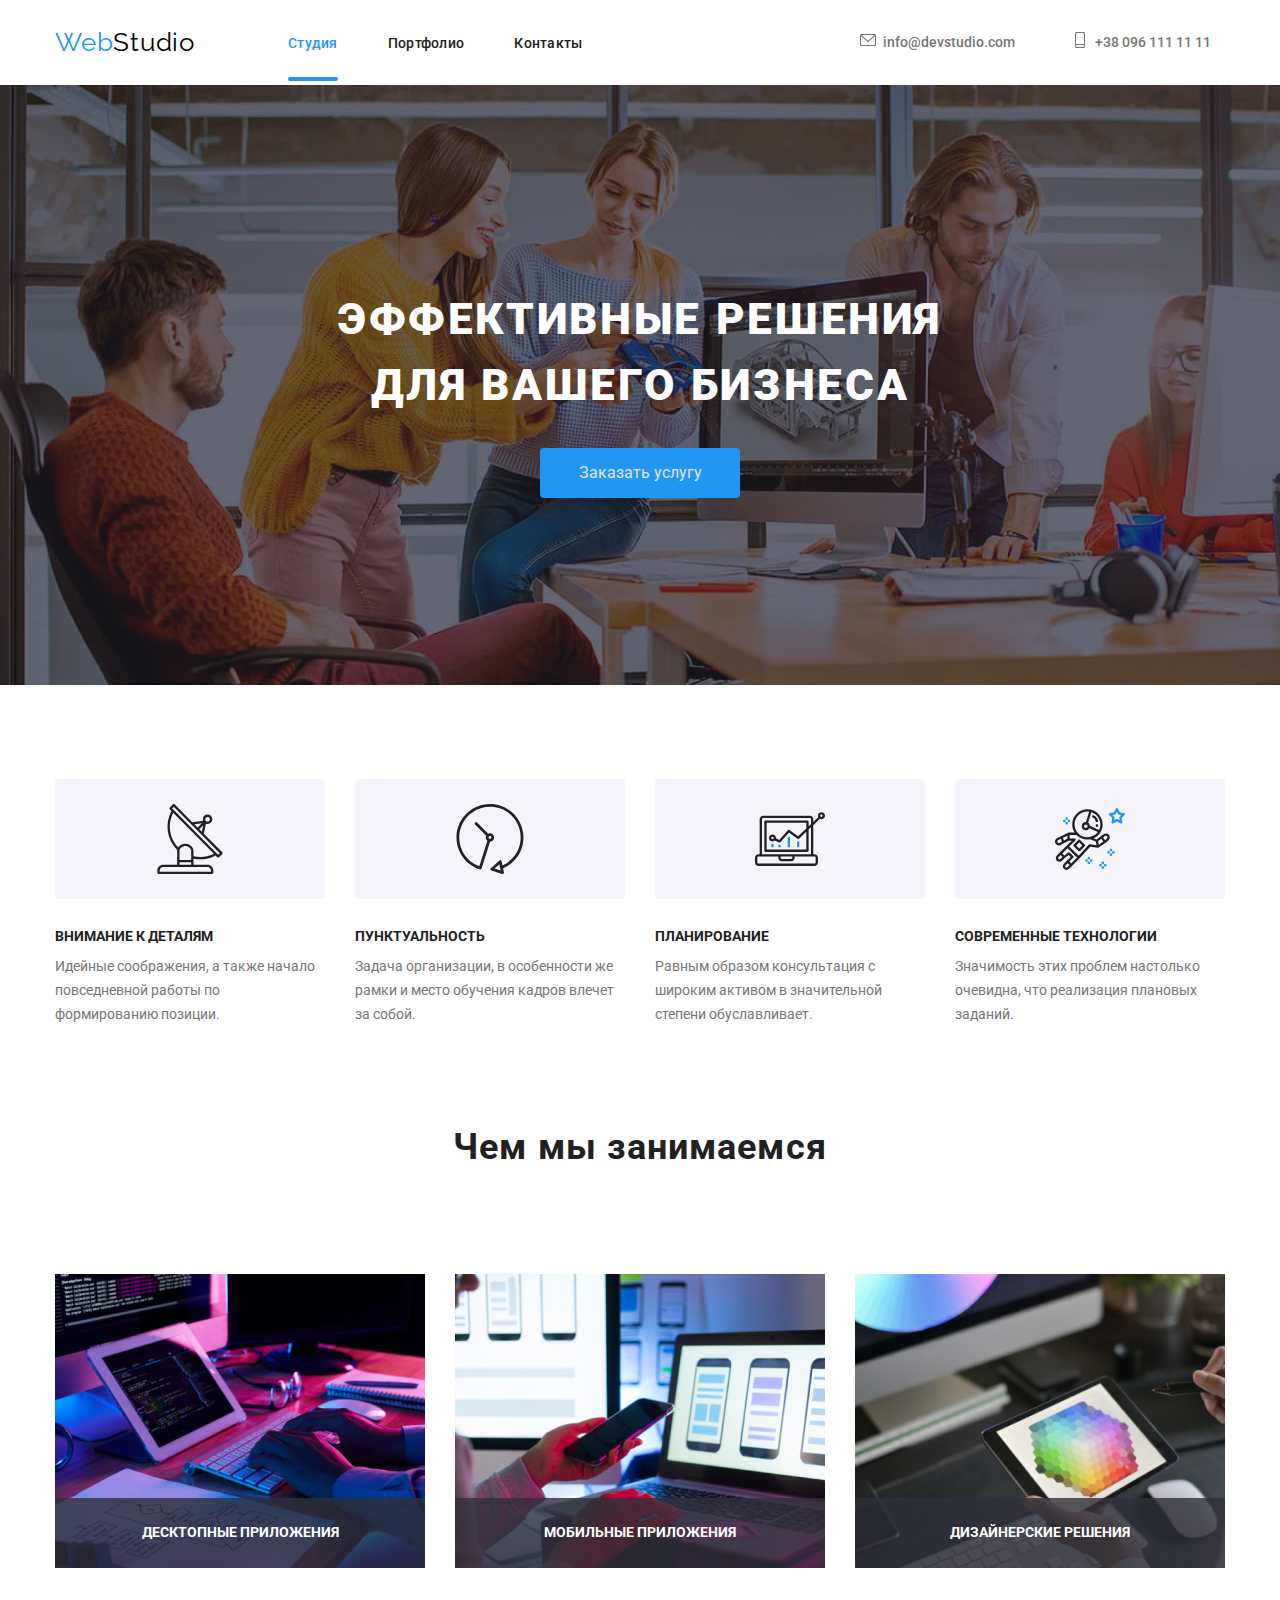
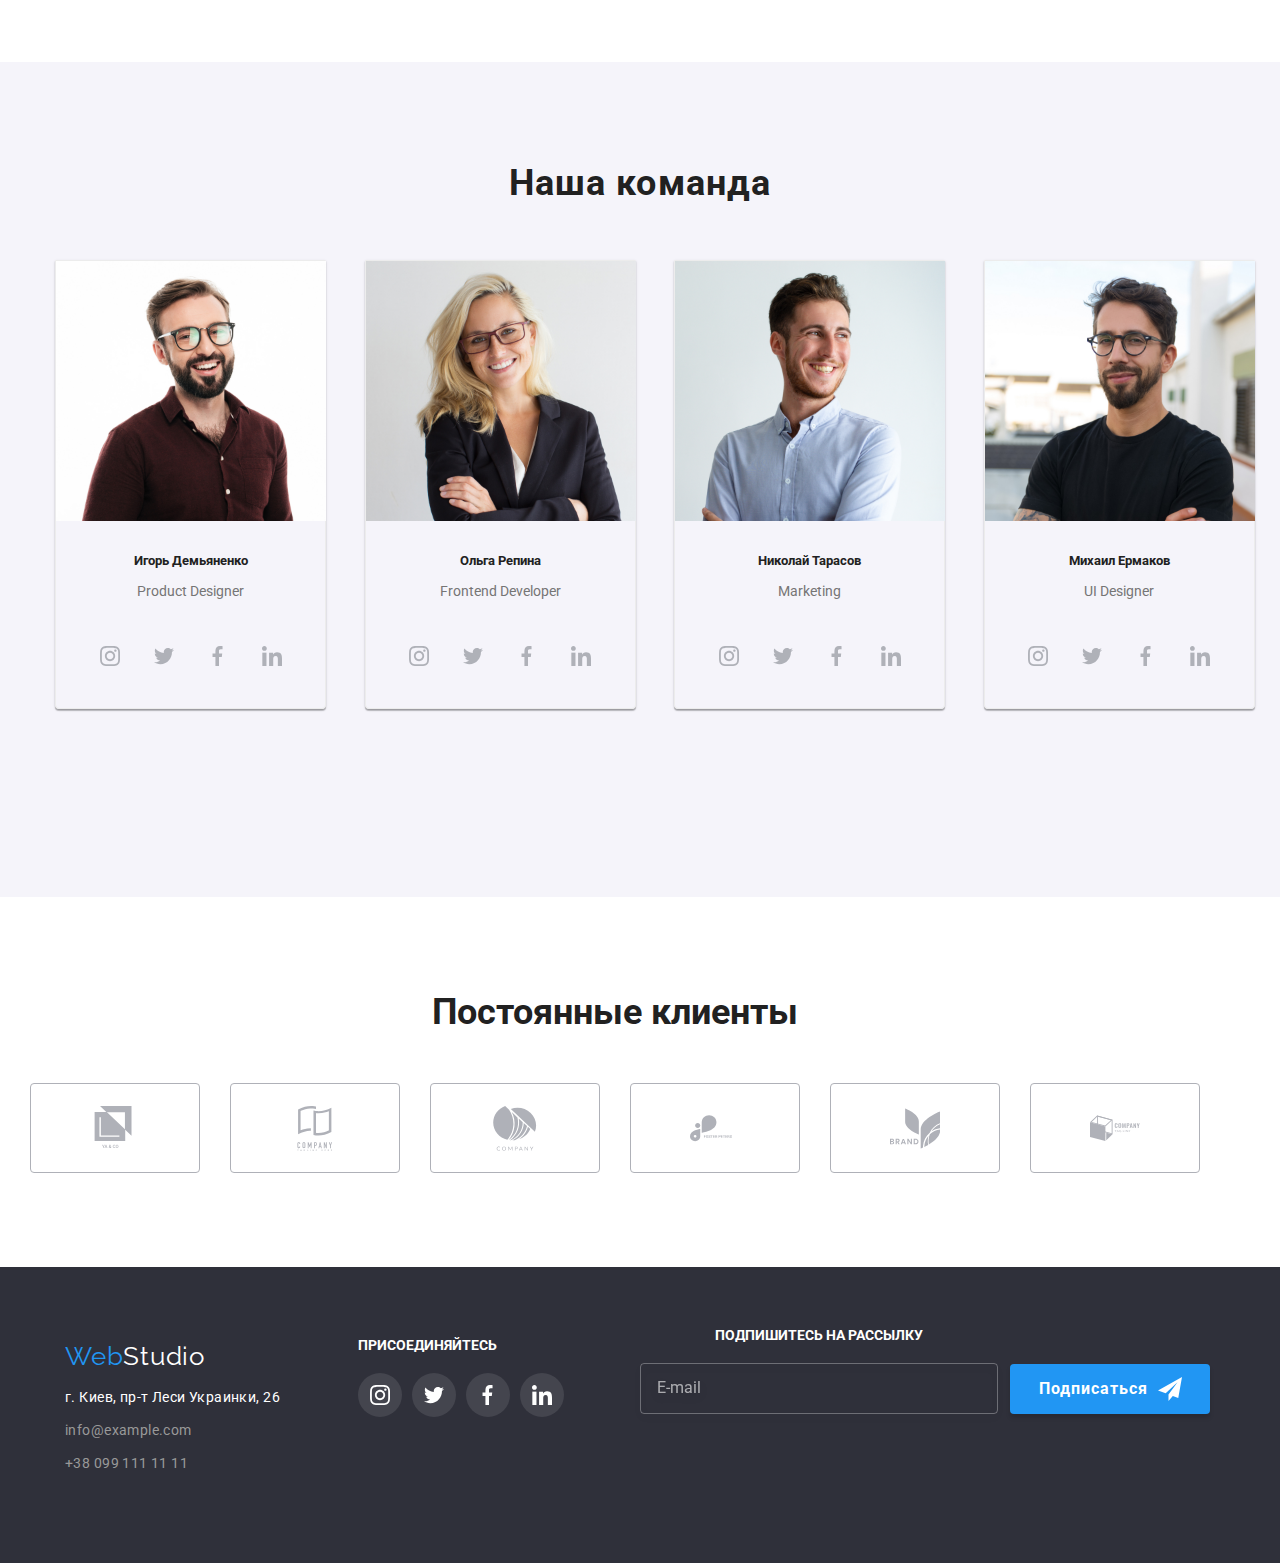
==== commit b297fc96: "Добавляет правки в моб и дестопный адаптив" ====
--- a/index.html
+++ b/index.html
@@ -30,6 +30,8 @@
     <button class="mobile-menu-btn" type="menu">X</button>
     </nav>
   </div>
+ <!---<script src="http://code.jquery.com/jquery-3.4.1.slim.min.js"></script>
+  <script src="js/script.js"></script>-->
 </header>
 <div class="mobile-menu">
   <ul class="mobile-menu-list">
--- a/css/main.min.css
+++ b/css/main.min.css
@@ -1,4 +1,4 @@
-.h1,h2,h3,h4,h5,h6{font-family:Roboto, sans-serif;color:#212121}.page{background-color:#fff;color:#757575;font-family:Roboto, sans-serif}.list{list-style:none;margin:0;padding:0}.link{color:inherit;text-decoration:none}ul{list-style:none}address{list-style:none}html{-webkit-box-sizing:border-box;box-sizing:border-box}*,*::before,*::after{-webkit-box-sizing:inherit;box-sizing:inherit}*{margin:0;padding:0}.container{width:1200px;margin:0 auto;padding-right:15px;padding-left:15px}@media screen and (max-width: 1199px){.container{width:100%}}.header-container{width:1200px;margin:0 auto;padding-top:auto;padding-bottom:auto;padding-right:15px;padding-left:15px}@media screen and (max-width: 1199px){.header-container{width:100%}}.h1,h2,h3,h4,h5,h6{font-family:Roboto, sans-serif;color:#212121}.page{background-color:#fff;color:#757575;font-family:Roboto, sans-serif}.list{list-style:none;margin:0;padding:0}.link{color:inherit;text-decoration:none}ul{list-style:none}address{list-style:none}html{-webkit-box-sizing:border-box;box-sizing:border-box}*,*::before,*::after{-webkit-box-sizing:inherit;box-sizing:inherit}*{margin:0;padding:0}.container{width:1200px;margin:0 auto;padding-right:15px;padding-left:15px}@media screen and (max-width: 1199px){.container{width:100%}}.header-container{width:1200px;margin:0 auto;padding-top:auto;padding-bottom:auto;padding-right:15px;padding-left:15px}@media screen and (max-width: 1199px){.header-container{width:100%}}.logo{color:#2196F3;font-family:Raleway, -apple-system, BlinkMacSystemFont, 'Segoe UI', Roboto, Oxygen, Ubuntu, Cantarell, 'Open Sans', 'Helvetica Neue', sans-serif;font-size:26px;line-height:1,19px;letter-spacing:0.03em;text-decoration:none;margin-right:88px;display:-webkit-inline-box;display:-ms-inline-flexbox;display:inline-flex}@media screen and (min-width: 1200px){.logo{margin-right:93px}}.logo-footer{color:white}@media screen and (max-width: 767px){.logo-footer{margin-bottom:20px}}.logo-blue-footer{color:#2196F3;font-family:Raleway, -apple-system, BlinkMacSystemFont, 'Segoe UI', Roboto, Oxygen, Ubuntu, Cantarell, 'Open Sans', 'Helvetica Neue', sans-serif;font-size:26px;line-height:1,19px;letter-spacing:0.03em;text-decoration:none;display:block}@media screen and (min-width: 768px){.logo-blue-footer{padding-left:0px;margin-right:93px}}.accent{color:black}.h1,h2,h3,h4,h5,h6{font-family:Roboto, sans-serif;color:#212121}.page{background-color:#fff;color:#757575;font-family:Roboto, sans-serif}.list{list-style:none;margin:0;padding:0}.link{color:inherit;text-decoration:none}ul{list-style:none}address{list-style:none}html{-webkit-box-sizing:border-box;box-sizing:border-box}*,*::before,*::after{-webkit-box-sizing:inherit;box-sizing:inherit}*{margin:0;padding:0}.container{width:1200px;margin:0 auto;padding-right:15px;padding-left:15px}@media screen and (max-width: 1199px){.container{width:100%}}.header-container{width:1200px;margin:0 auto;padding-top:auto;padding-bottom:auto;padding-right:15px;padding-left:15px}@media screen and (max-width: 1199px){.header-container{width:100%}}.site-nav-list{display:none;-webkit-box-align:center;-ms-flex-align:center;align-items:center}@media screen and (min-width: 768px){.site-nav-list{display:-webkit-inline-box;display:-ms-inline-flexbox;display:inline-flex}}.site-nav-list.a:hover,.site-nav-list.a:focus{color:#2196F3}.site-nav-list a{color:#212121;font-family:Roboto, sans-serif;font-style:normal;font-weight:500;font-size:14px;text-decoration:none;letter-spacing:0.02em;padding-right:50px}@media screen and (min-width: 1200px){.site-nav-list a{padding-right:50px}}.site-nav-list .a .current{color:#2196F3}.site-nav-list-address{display:none}@media screen and (min-width: 768px){.site-nav-list-address{display:block}}@media screen and (min-width: 1200px){.site-nav-list-address{display:-webkit-box;display:-ms-flexbox;display:flex;margin-left:170px}}.site-nav-list-address .contacts-item+.item{margin-left:50px}.contacts-item{display:-webkit-box;display:-ms-flexbox;display:flex}@media screen and (min-width: 768px){.contacts-item{margin-top:10px;margin-bottom:10px}}@media screen and (min-width: 1200px){.contacts-item{padding-left:50px;margin-top:32px;margin-bottom:32px}}.site-nav-list-address a{color:#757575;font-family:inherit;font-weight:500;font-size:14px;line-height:1,14px;text-decoration:none}.site-nav-list-address a:hover,.site-nav-list-address a:focus{color:#2196F3}.site-nav-list-address a.current{color:#2196F3}.site-nav .contacts-item:last-child{margin-right:0}.link.current{position:relative;color:#2196F3}.link.current::after{content:'';display:block;position:absolute;left:0;bottom:-30px;height:4px;width:50%;background-color:#2196F3;border-radius:2px}.link.currentSecond{position:relative;color:#2196F3}.link.currentSecond::after{content:'';display:block;position:absolute;left:0;bottom:-35px;height:4px;width:78px;background-color:#2196F3;border-radius:2px}.link:hover,.link:focus{color:#2196F3}.color-page{color:#2196F3}svg.address-link-icon{width:30px;height:16px;fill:#757575;-webkit-box-align:baseline;-ms-flex-align:baseline;align-items:baseline;padding-left:3px;padding-right:3px;float:left;overflow:hidden}.site-nav-list-address.address-link:focus .address-link-icon,.address-link:hover .address-link-icon{fill:#2196F3}li.contacts-item:focus,li.contacts-item:hover{fill:#2196F3}.menu-decoration a{text-decoration:none;color:#212121}.mobile-menu{position:absolute;left:0;right:0;background-color:#ffffff;-webkit-box-shadow:0px 4px 8px rgba(0,0,0,0.04),0px 2px 4px rgba(0,0,0,0.08),0px 1px 3px rgba(0,0,0,0.16);box-shadow:0px 4px 8px rgba(0,0,0,0.04),0px 2px 4px rgba(0,0,0,0.08),0px 1px 3px rgba(0,0,0,0.16);padding-top:60px;padding-bottom:60px;opacity:0;visibility:hidden;color:#212121;font-family:Roboto, sans-serif;font-style:normal;font-weight:500;font-size:18px;text-decoration:none;letter-spacing:0.02em;padding-right:50px}@media screen and (min-width: 768px){.mobile-menu{display:none}}.mobile-menu.is--open{opacity:1;visibility:visible}.mobile-menu-list{text-align:center}.mobile-menu-item{margin-bottom:40px}.mobile-menu-contacts-item:not(:last-child){margin-bottom:16px}.mobile-address-link-icon{width:30px;height:16px;fill:#757575;-webkit-box-align:baseline;-ms-flex-align:baseline;align-items:baseline;padding-left:3px;padding-right:3px;float:center;overflow:hidden}.site-nav-list{display:none;-webkit-box-align:center;-ms-flex-align:center;align-items:center}@media screen and (min-width: 768px){.site-nav-list{display:-webkit-inline-box;display:-ms-inline-flexbox;display:inline-flex}}.site-nav-list.a:hover,.site-nav-list.a:focus{color:#2196F3}.site-nav-list a{color:#212121;font-family:Roboto, sans-serif;font-style:normal;font-weight:500;font-size:14px;text-decoration:none;letter-spacing:0.02em;padding-right:50px}@media screen and (min-width: 1200px){.site-nav-list a{padding-right:50px}}.site-nav-list .a .current{color:#2196F3}.site-nav-list-address{display:none}@media screen and (min-width: 768px){.site-nav-list-address{display:block}}@media screen and (min-width: 1200px){.site-nav-list-address{display:-webkit-box;display:-ms-flexbox;display:flex;margin-left:170px}}.site-nav-list-address .contacts-item+.item{margin-left:50px}.contacts-item{display:-webkit-box;display:-ms-flexbox;display:flex}@media screen and (min-width: 768px){.contacts-item{margin-top:10px;margin-bottom:10px}}@media screen and (min-width: 1200px){.contacts-item{padding-left:50px;margin-top:32px;margin-bottom:32px}}.site-nav-list-address a{color:#757575;font-family:inherit;font-weight:500;font-size:14px;line-height:1,14px;text-decoration:none}.site-nav-list-address a:hover,.site-nav-list-address a:focus{color:#2196F3}.site-nav-list-address a.current{color:#2196F3}.site-nav .contacts-item:last-child{margin-right:0}.link.current{position:relative;color:#2196F3}.link.current::after{content:'';display:block;position:absolute;left:0;bottom:-30px;height:4px;width:50%;background-color:#2196F3;border-radius:2px}.link.currentSecond{position:relative;color:#2196F3}.link.currentSecond::after{content:'';display:block;position:absolute;left:0;bottom:-35px;height:4px;width:78px;background-color:#2196F3;border-radius:2px}.link:hover,.link:focus{color:#2196F3}.color-page{color:#2196F3}svg.address-link-icon{width:30px;height:16px;fill:#757575;-webkit-box-align:baseline;-ms-flex-align:baseline;align-items:baseline;padding-left:3px;padding-right:3px;float:left;overflow:hidden}.site-nav-list-address.address-link:focus .address-link-icon,.address-link:hover .address-link-icon{fill:#2196F3}li.contacts-item:focus,li.contacts-item:hover{fill:#2196F3}.menu-decoration a{text-decoration:none;color:#212121}.mobile-menu{position:absolute;left:0;right:0;background-color:#ffffff;-webkit-box-shadow:0px 4px 8px rgba(0,0,0,0.04),0px 2px 4px rgba(0,0,0,0.08),0px 1px 3px rgba(0,0,0,0.16);box-shadow:0px 4px 8px rgba(0,0,0,0.04),0px 2px 4px rgba(0,0,0,0.08),0px 1px 3px rgba(0,0,0,0.16);padding-top:60px;padding-bottom:60px;opacity:0;visibility:hidden;color:#212121;font-family:Roboto, sans-serif;font-style:normal;font-weight:500;font-size:18px;text-decoration:none;letter-spacing:0.02em;padding-right:50px}@media screen and (min-width: 768px){.mobile-menu{display:none}}.mobile-menu.is--open{opacity:1;visibility:visible}.mobile-menu-list{text-align:center}.mobile-menu-item{margin-bottom:40px}.mobile-menu-contacts-item:not(:last-child){margin-bottom:16px}.mobile-address-link-icon{width:30px;height:16px;fill:#757575;-webkit-box-align:baseline;-ms-flex-align:baseline;align-items:baseline;padding-left:3px;padding-right:3px;float:center;overflow:hidden}.main-nav{display:-webkit-inline-box;display:-ms-inline-flexbox;display:inline-flex;-webkit-box-align:center;-ms-flex-align:center;align-items:center}@media screen and (max-width: 767px){.main-nav{margin-bottom:16px;margin-top:16px;-webkit-box-pack:justify;-ms-flex-pack:justify;justify-content:space-between;-webkit-box-flex:1;-ms-flex-positive:1;flex-grow:1;width:100%}}@media screen and (max-width: 1199px){.main-nav{margin-bottom:26px;margin-top:26px}}.site-nav-list{display:none;-webkit-box-align:center;-ms-flex-align:center;align-items:center}@media screen and (min-width: 768px){.site-nav-list{display:-webkit-inline-box;display:-ms-inline-flexbox;display:inline-flex}}.site-nav-list.a:hover,.site-nav-list.a:focus{color:#2196F3}.site-nav-list a{color:#212121;font-family:Roboto, sans-serif;font-style:normal;font-weight:500;font-size:14px;text-decoration:none;letter-spacing:0.02em;padding-right:50px}@media screen and (min-width: 1200px){.site-nav-list a{padding-right:50px}}.site-nav-list .a .current{color:#2196F3}.site-nav-list-address{display:none}@media screen and (min-width: 768px){.site-nav-list-address{display:block}}@media screen and (min-width: 1200px){.site-nav-list-address{display:-webkit-box;display:-ms-flexbox;display:flex;margin-left:170px}}.site-nav-list-address .contacts-item+.item{margin-left:50px}.contacts-item{display:-webkit-box;display:-ms-flexbox;display:flex}@media screen and (min-width: 768px){.contacts-item{margin-top:10px;margin-bottom:10px}}@media screen and (min-width: 1200px){.contacts-item{padding-left:50px;margin-top:32px;margin-bottom:32px}}.site-nav-list-address a{color:#757575;font-family:inherit;font-weight:500;font-size:14px;line-height:1,14px;text-decoration:none}.site-nav-list-address a:hover,.site-nav-list-address a:focus{color:#2196F3}.site-nav-list-address a.current{color:#2196F3}.site-nav .contacts-item:last-child{margin-right:0}.link.current{position:relative;color:#2196F3}.link.current::after{content:'';display:block;position:absolute;left:0;bottom:-30px;height:4px;width:50%;background-color:#2196F3;border-radius:2px}.link.currentSecond{position:relative;color:#2196F3}.link.currentSecond::after{content:'';display:block;position:absolute;left:0;bottom:-35px;height:4px;width:78px;background-color:#2196F3;border-radius:2px}.link:hover,.link:focus{color:#2196F3}.color-page{color:#2196F3}svg.address-link-icon{width:30px;height:16px;fill:#757575;-webkit-box-align:baseline;-ms-flex-align:baseline;align-items:baseline;padding-left:3px;padding-right:3px;float:left;overflow:hidden}.site-nav-list-address.address-link:focus .address-link-icon,.address-link:hover .address-link-icon{fill:#2196F3}li.contacts-item:focus,li.contacts-item:hover{fill:#2196F3}.menu-decoration a{text-decoration:none;color:#212121}.mobile-menu{position:absolute;left:0;right:0;background-color:#ffffff;-webkit-box-shadow:0px 4px 8px rgba(0,0,0,0.04),0px 2px 4px rgba(0,0,0,0.08),0px 1px 3px rgba(0,0,0,0.16);box-shadow:0px 4px 8px rgba(0,0,0,0.04),0px 2px 4px rgba(0,0,0,0.08),0px 1px 3px rgba(0,0,0,0.16);padding-top:60px;padding-bottom:60px;opacity:0;visibility:hidden;color:#212121;font-family:Roboto, sans-serif;font-style:normal;font-weight:500;font-size:18px;text-decoration:none;letter-spacing:0.02em;padding-right:50px}@media screen and (min-width: 768px){.mobile-menu{display:none}}.mobile-menu.is--open{opacity:1;visibility:visible}.mobile-menu-list{text-align:center}.mobile-menu-item{margin-bottom:40px}.mobile-menu-contacts-item:not(:last-child){margin-bottom:16px}.mobile-address-link-icon{width:30px;height:16px;fill:#757575;-webkit-box-align:baseline;-ms-flex-align:baseline;align-items:baseline;padding-left:3px;padding-right:3px;float:center;overflow:hidden}.section-title{color:#212121;font-weight:700;font-size:36px;line-height:1,7px;letter-spacing:0.03em;padding-bottom:50px}.section-details{width:100%;margin:0 auto;padding-right:15px;padding-left:15px;padding-top:94px}@media screen and (min-width: 768px){.section-details{display:-webkit-box;display:-ms-flexbox;display:flex;padding-bottom:94px}}.heading{margin:0;font-size:14px;text-align:left}@media screen and (max-width: 767px){.heading{text-align:center}}@media screen and (min-width: 768px){.heading{display:-webkit-box;display:-ms-flexbox;display:flex}}.main-paragraph-h2{font-weight:400;font-size:14px;line-height:1,7px;margin-top:4px;-ms-flex-wrap:wrap;flex-wrap:wrap;width:100%;text-align:left}@media screen and (max-width: 767px){.main-paragraph-h2{padding-bottom:30px}}@media screen and (min-width: 768px){.main-paragraph-h2{margin-right:20px}}@media screen and (min-width: 768px){.features .section-details{display:-webkit-box;display:-ms-flexbox;display:flex;padding:94px 0px}}@media screen and (min-width: 768px){.section-details .items{width:calc((100% - 90px) / 2)}}@media screen and (min-width: 1200px){.section-details .items .section-details .items{width:calc((100% - 90px) / 4)}}@media screen and (min-width: 768px){.section-details .items:not(:last-child){margin-right:30px}}.section-details .items::before{display:block;content:'';height:120px;background-color:#f5f4fa;background-repeat:no-repeat;background-position:center;border-radius:4px}.section-details .items:nth-child(1)::before{background-image:url(../images/images-hm4/antena.svg)}.section-details .items:nth-child(2)::before{background-image:url(../images/images-hm4/clock.svg)}.section-details .items:nth-child(3)::before{background-image:url(../images/images-hm4/diagramm.svg)}.section-details .items:nth-child(4)::before{background-image:url(../images/images-hm4/astronaut.svg)}.features .heading{margin-top:30px;margin-bottom:0px;color:#212121;font-family:Roboto;font-weight:700;font-size:14px;line-height:1.14;text-transform:uppercase}.features .main-paragraph-h2{margin-top:10px;margin-bottom:0;color:#757575;font-family:Roboto;font-weight:400;font-size:14px;line-height:1.7}.hero-name{color:#FFFFFF}.hero-title{color:#212121;font-style:400;font-weight:900;font-size:44px;line-height:1,36px;text-align:center;padding-bottom:30px;letter-spacing:0.06em}@media screen and (max-width: 1199px){.hero-title{font-size:26px;letter-spacing:0.06em}}.center{text-align:center;border:1px solid #0000}.main-container{margin:0 auto;padding-right:15px;padding-left:15px;padding-top:200px;padding-bottom:280px;background-color:#2f303a;text-align:center;background-repeat:no-repeat;background-size:cover}@media screen and (max-width: 767px){.main-container{background-image:-webkit-gradient(linear, left top, right top, from(rgba(47,48,58,0.4)), to(rgba(47,48,58,0.4))),url("../images/images-hm4/mobile-header.jpg");background-image:linear-gradient(to right, rgba(47,48,58,0.4), rgba(47,48,58,0.4)),url("../images/images-hm4/mobile-header.jpg");background-size:cover;height:400px;width:480px}}@media screen and (min-width: 768px){.main-container{background-image:-webkit-gradient(linear, left top, right top, from(rgba(47,48,58,0.4)), to(rgba(47,48,58,0.4))),url("../images/images-hm4/tablet-header.jpg");background-image:linear-gradient(to right, rgba(47,48,58,0.4), rgba(47,48,58,0.4)),url("../images/images-hm4/tablet-header.jpg");background-size:cover;width:768px;height:400px}}@media screen and (min-width: 1200px){.main-container{background-image:-webkit-gradient(linear, left top, right top, from(rgba(47,48,58,0.4)), to(rgba(47,48,58,0.4))),url("../images/images-hm4/Img2optim.jpg");background-image:linear-gradient(to right, rgba(47,48,58,0.4), rgba(47,48,58,0.4)),url("../images/images-hm4/Img2optim.jpg");padding-top:200px;padding-bottom:280px}}@media screen and (max-width: 1199px){.main-container.center{padding-top:118px}}.hero-name{color:#FFFFFF}.hero-title{color:#212121;font-style:400;font-weight:900;font-size:44px;line-height:1,36px;text-align:center;padding-bottom:30px;letter-spacing:0.06em}@media screen and (max-width: 1199px){.hero-title{font-size:26px;letter-spacing:0.06em}}.center{text-align:center;border:1px solid #0000}.main-container{margin:0 auto;padding-right:15px;padding-left:15px;padding-top:200px;padding-bottom:280px;background-color:#2f303a;text-align:center;background-repeat:no-repeat;background-size:cover}@media screen and (max-width: 767px){.main-container{background-image:-webkit-gradient(linear, left top, right top, from(rgba(47,48,58,0.4)), to(rgba(47,48,58,0.4))),url("../images/images-hm4/mobile-header.jpg");background-image:linear-gradient(to right, rgba(47,48,58,0.4), rgba(47,48,58,0.4)),url("../images/images-hm4/mobile-header.jpg");background-size:cover;height:400px;width:480px}}@media screen and (min-width: 768px){.main-container{background-image:-webkit-gradient(linear, left top, right top, from(rgba(47,48,58,0.4)), to(rgba(47,48,58,0.4))),url("../images/images-hm4/tablet-header.jpg");background-image:linear-gradient(to right, rgba(47,48,58,0.4), rgba(47,48,58,0.4)),url("../images/images-hm4/tablet-header.jpg");background-size:cover;width:768px;height:400px}}@media screen and (min-width: 1200px){.main-container{background-image:-webkit-gradient(linear, left top, right top, from(rgba(47,48,58,0.4)), to(rgba(47,48,58,0.4))),url("../images/images-hm4/Img2optim.jpg");background-image:linear-gradient(to right, rgba(47,48,58,0.4), rgba(47,48,58,0.4)),url("../images/images-hm4/Img2optim.jpg");padding-top:200px;padding-bottom:280px}}@media screen and (max-width: 1199px){.main-container.center{padding-top:118px}}.button-primary{background-color:#2196F3;color:#E5E5E5;border-color:transparent;display:inline-block;min-width:200px;border-radius:4px;padding:10px 32px;text-align:center;height:50px}.button{color:#2196F3;font-family:inherit;background-color:#E5E5E5;font-size:16px;line-height:1,8px;font-weight:700;text-decoration:none;padding:12px 24px;display:inline-block;border:1px solid black}.filter .link-filter{padding:6px 22px;font-family:Roboto;font-weight:500;font-size:16px;line-height:1.6;text-align:center;color:#212121;background:#f5f4fa;border-radius:4px;border:0}.filter .link-filter:hover,.link-filter:focus{background:#2196F3;color:#ffffff;-webkit-box-shadow:0px 3px 1px rgba(0,0,0,0.1),0px 1px 2px rgba(0,0,0,0.08),0px 2px 2px rgba(0,0,0,0.12);box-shadow:0px 3px 1px rgba(0,0,0,0.1),0px 1px 2px rgba(0,0,0,0.08),0px 2px 2px rgba(0,0,0,0.12)}.footer-form-container button{margin-left:12px;padding-top:10px;padding-right:28px;padding-bottom:10px;padding-left:29px;-webkit-box-align:center;-ms-flex-align:center;align-items:center;font-weight:700;font-size:16px;line-height:1.875;letter-spacing:0.06em;color:#ffffff;background-color:#2196F3;border:0;-webkit-box-shadow:0px 4px 4px rgba(0,0,0,0.15);box-shadow:0px 4px 4px rgba(0,0,0,0.15);border-radius:4px}@media screen and (min-width: 768px){.footer-form-container button{display:-webkit-box;display:-ms-flexbox;display:flex}}.mobile-menu-btn{display:none;width:35px;height:35px}@media screen and (max-width: 767px){.mobile-menu-btn{display:block}}.menu-link::after{content:"";display:block;width:50%;height:4px;background-color:#2196F3;border-radius:2px}.mobile-link::after{content:"";display:block;width:10%;height:4px;background-color:#2196F3;border-radius:2px;margin-top:8px;text-align:center}.line-container{margin-left:auto;margin-right:auto;outline:1px solid #ECECEC}.line-container{margin-left:auto;margin-right:auto;width:1600px;outline:1px solid #ECECEC}@media screen and (max-width: 767px){.portfolio .filter{text-align:left}}@media screen and (min-width: 768px){.portfolio .filter{display:-webkit-box;display:-ms-flexbox;display:flex;-webkit-box-pack:center;-ms-flex-pack:center;justify-content:center}}@media screen and (min-width: 768px){.portfolio .filter-items:not(:last-child){margin-right:8px}}.portfolio .filter-items{display:inline}.container.portfolio-padding{padding-top:100px;padding-bottom:50px;text-align:center}@media screen and (max-width: 767px){.container.portfolio-padding{padding-top:60px;padding-bottom:40px}}@media screen and (max-width: 767px){.link-filter{margin-bottom:15px}}.container.portfolio-padding-img{padding-bottom:94px}.portfolio .content{display:block}@media screen and (min-width: 768px){.portfolio .content{display:-webkit-box;display:-ms-flexbox;display:flex;-ms-flex-wrap:wrap;flex-wrap:wrap}}@media screen and (max-width: 767px){.content-items{margin-bottom:30px}}@media screen and (min-width: 768px){.portfolio .content-items{width:calc((100% - 60px) / 3);border:1px solid #eeeeee}}@media screen and (min-width: 768px){.portfolio .content-items:not(:nth-child(3n)){margin-right:30px}}@media screen and (min-width: 768px){.portfolio .content-items:not(:nth-child(-n+3)){margin-top:30px}}@media screen and (max-width: 767px){.portfolio .content-items:last-child{padding-bottom:30px}}li.content-items:hover,.content-items:focus{-webkit-box-shadow:0px 1px 1px rgba(0,0,0,0.12),0px 4px 4px rgba(0,0,0,0.06),1px 4px 6px rgba(0,0,0,0.16);box-shadow:0px 1px 1px rgba(0,0,0,0.12),0px 4px 4px rgba(0,0,0,0.06),1px 4px 6px rgba(0,0,0,0.16)}.content .title{margin-top:20px;padding-left:24px;color:#212121;font-family:Roboto;font-weight:700;font-size:18px;line-height:2;letter-spacing:0.06em}.content .type{margin-top:4px;padding-left:24px;color:#757575;font-family:Roboto;font-weight:400;font-size:16px;line-height:1.8;padding-bottom:20px}.content-overlay{position:relative;display:-webkit-box;display:-ms-flexbox;display:flex;-webkit-box-align:center;-ms-flex-align:center;align-items:center;overflow:hidden}.content-overlay::before{content:"";position:absolute;width:100%;height:100%;background:rgba(33,150,243,0.9);opacity:0;-webkit-transition-property:opacity, -webkit-transform;transition-property:opacity, -webkit-transform;transition-property:opacity, transform;transition-property:opacity, transform, -webkit-transform;-webkit-transition-duration:250ms;transition-duration:250ms;-webkit-transition-timing-function:cubic-bezier(0.4, 0, 0.2, 1);transition-timing-function:cubic-bezier(0.4, 0, 0.2, 1);-webkit-transform:translateY(100%);transform:translateY(100%)}.content .img-item:hover .content-overlay::before,.content .img-item:focus .content-overlay::before{opacity:1;-webkit-transform:translateY(0);transform:translateY(0)}.content-overlay>.description{position:absolute;margin-top:0;margin-bottom:0;padding-right:24px;padding-left:24px;font-size:18px;line-height:1.555;color:#ffffff;opacity:0;-webkit-transition-property:opacity, -webkit-transform;transition-property:opacity, -webkit-transform;transition-property:opacity, transform;transition-property:opacity, transform, -webkit-transform;-webkit-transition-duration:250ms;transition-duration:250ms;-webkit-transition-timing-function:cubic-bezier(0.4, 0, 0.2, 1);transition-timing-function:cubic-bezier(0.4, 0, 0.2, 1);-webkit-transform:translateY(100%);transform:translateY(100%)}.content .img-item:hover .description,.content .img-item:focus .description{opacity:1;-webkit-transform:translateY(0);transform:translateY(0)}.portfolio-meta .color-type{color:#757575;font-family:Roboto;font-weight:400;font-size:16px;line-height:1.8;padding-bottom:20px;margin-top:4px;padding-left:4px}.img-item{text-decoration:none}.portfolio-title{margin-top:6px;padding-left:4px;color:#212121;font-family:Roboto;font-weight:700;font-size:18px;line-height:2;letter-spacing:0.06em}.portfolio-meta{padding:20px 24px;border-right:1px solid #eeeeee;border-bottom:1px solid #eeeeee;border-left:1px solid #eeeeee;border-top:none;-webkit-box-sizing:border-box;box-sizing:border-box}@media screen and (max-width: 767px){.portfolio-meta{width:88%}}.portfolio-actions:focus,.portfolio-actions:hover{opacity:1;-webkit-transform:translateY(0);transform:translateY(0);color:white;position:relative}.button-primary{background-color:#2196F3;color:#E5E5E5;border-color:transparent;display:inline-block;min-width:200px;border-radius:4px;padding:10px 32px;text-align:center;height:50px}.button{color:#2196F3;font-family:inherit;background-color:#E5E5E5;font-size:16px;line-height:1,8px;font-weight:700;text-decoration:none;padding:12px 24px;display:inline-block;border:1px solid black}.filter .link-filter{padding:6px 22px;font-family:Roboto;font-weight:500;font-size:16px;line-height:1.6;text-align:center;color:#212121;background:#f5f4fa;border-radius:4px;border:0}.filter .link-filter:hover,.link-filter:focus{background:#2196F3;color:#ffffff;-webkit-box-shadow:0px 3px 1px rgba(0,0,0,0.1),0px 1px 2px rgba(0,0,0,0.08),0px 2px 2px rgba(0,0,0,0.12);box-shadow:0px 3px 1px rgba(0,0,0,0.1),0px 1px 2px rgba(0,0,0,0.08),0px 2px 2px rgba(0,0,0,0.12)}.footer-form-container button{margin-left:12px;padding-top:10px;padding-right:28px;padding-bottom:10px;padding-left:29px;-webkit-box-align:center;-ms-flex-align:center;align-items:center;font-weight:700;font-size:16px;line-height:1.875;letter-spacing:0.06em;color:#ffffff;background-color:#2196F3;border:0;-webkit-box-shadow:0px 4px 4px rgba(0,0,0,0.15);box-shadow:0px 4px 4px rgba(0,0,0,0.15);border-radius:4px}@media screen and (min-width: 768px){.footer-form-container button{display:-webkit-box;display:-ms-flexbox;display:flex}}.mobile-menu-btn{display:none;width:35px;height:35px}@media screen and (max-width: 767px){.mobile-menu-btn{display:block}}.container.portfolio-padding-img{padding-bottom:94px}.portfolio .content{display:block}@media screen and (min-width: 768px){.portfolio .content{display:-webkit-box;display:-ms-flexbox;display:flex;-ms-flex-wrap:wrap;flex-wrap:wrap}}@media screen and (max-width: 767px){.content-items{margin-bottom:30px}}@media screen and (min-width: 768px){.portfolio .content-items{width:calc((100% - 60px) / 3);border:1px solid #eeeeee}}@media screen and (min-width: 768px){.portfolio .content-items:not(:nth-child(3n)){margin-right:30px}}@media screen and (min-width: 768px){.portfolio .content-items:not(:nth-child(-n+3)){margin-top:30px}}@media screen and (max-width: 767px){.portfolio .content-items:last-child{padding-bottom:30px}}li.content-items:hover,.content-items:focus{-webkit-box-shadow:0px 1px 1px rgba(0,0,0,0.12),0px 4px 4px rgba(0,0,0,0.06),1px 4px 6px rgba(0,0,0,0.16);box-shadow:0px 1px 1px rgba(0,0,0,0.12),0px 4px 4px rgba(0,0,0,0.06),1px 4px 6px rgba(0,0,0,0.16)}.content .title{margin-top:20px;padding-left:24px;color:#212121;font-family:Roboto;font-weight:700;font-size:18px;line-height:2;letter-spacing:0.06em}.content .type{margin-top:4px;padding-left:24px;color:#757575;font-family:Roboto;font-weight:400;font-size:16px;line-height:1.8;padding-bottom:20px}.content-overlay{position:relative;display:-webkit-box;display:-ms-flexbox;display:flex;-webkit-box-align:center;-ms-flex-align:center;align-items:center;overflow:hidden}.content-overlay::before{content:"";position:absolute;width:100%;height:100%;background:rgba(33,150,243,0.9);opacity:0;-webkit-transition-property:opacity, -webkit-transform;transition-property:opacity, -webkit-transform;transition-property:opacity, transform;transition-property:opacity, transform, -webkit-transform;-webkit-transition-duration:250ms;transition-duration:250ms;-webkit-transition-timing-function:cubic-bezier(0.4, 0, 0.2, 1);transition-timing-function:cubic-bezier(0.4, 0, 0.2, 1);-webkit-transform:translateY(100%);transform:translateY(100%)}.content .img-item:hover .content-overlay::before,.content .img-item:focus .content-overlay::before{opacity:1;-webkit-transform:translateY(0);transform:translateY(0)}.content-overlay>.description{position:absolute;margin-top:0;margin-bottom:0;padding-right:24px;padding-left:24px;font-size:18px;line-height:1.555;color:#ffffff;opacity:0;-webkit-transition-property:opacity, -webkit-transform;transition-property:opacity, -webkit-transform;transition-property:opacity, transform;transition-property:opacity, transform, -webkit-transform;-webkit-transition-duration:250ms;transition-duration:250ms;-webkit-transition-timing-function:cubic-bezier(0.4, 0, 0.2, 1);transition-timing-function:cubic-bezier(0.4, 0, 0.2, 1);-webkit-transform:translateY(100%);transform:translateY(100%)}.content .img-item:hover .description,.content .img-item:focus .description{opacity:1;-webkit-transform:translateY(0);transform:translateY(0)}.portfolio-meta .color-type{color:#757575;font-family:Roboto;font-weight:400;font-size:16px;line-height:1.8;padding-bottom:20px;margin-top:4px;padding-left:4px}.img-item{text-decoration:none}.portfolio-title{margin-top:6px;padding-left:4px;color:#212121;font-family:Roboto;font-weight:700;font-size:18px;line-height:2;letter-spacing:0.06em}.portfolio-meta{padding:20px 24px;border-right:1px solid #eeeeee;border-bottom:1px solid #eeeeee;border-left:1px solid #eeeeee;border-top:none;-webkit-box-sizing:border-box;box-sizing:border-box}@media screen and (max-width: 767px){.portfolio-meta{width:88%}}.portfolio-actions:focus,.portfolio-actions:hover{opacity:1;-webkit-transform:translateY(0);transform:translateY(0);color:white;position:relative}.footer-background{background-color:#2F303A;font-style:normal;font-weight:normal;font-size:14px;line-height:24px;font-family:Roboto;letter-spacing:0.02em}.text-decoration{text-decoration:none;font-family:Roboto;font-style:normal;font-weight:normal;font-size:14px;line-height:24px;letter-spacing:0.03em;height:21px}@media screen and (max-width: 767px){.footer-site-nav-list{-webkit-box-align:center;-ms-flex-align:center;align-items:center;font-family:Roboto;font-style:normal;font-weight:normal;font-size:14px;line-height:24px;letter-spacing:0.03em;height:21px;text-decoration:none;float:center}}@media screen and (min-width: 1200px){.footer-site-nav-list{display:-webkit-inline-box;display:-ms-inline-flexbox;display:inline-flex;-webkit-box-align:center;-ms-flex-align:center;align-items:center}}.footer-text-color{color:#FFFFFF;display:block;text-decoration:none}@media screen and (max-width: 767px){.column{width:100%;text-align:center;padding:10px;padding-bottom:60px}}@media screen and (min-width: 1200px){.column{float:left;width:25%;padding:10px}}.row:after{content:"";display:table;clear:both}.footer-text-color-address{color:#999}.background-lengthening{background-color:#2F303A}.background-lengthening-footer{background-color:#2F303A;width:100%;padding-bottom:60px;padding-top:60px;width:100%}@media screen and (min-width: 768px){.background-lengthening-footer{display:-webkit-box;display:-ms-flexbox;display:flex;margin:0 auto}}.text-footer{padding-bottom:9px}@media screen and (max-width: 767px){.text-footer{text-align:center;display:block;padding-bottom:9px}}.footer-nav-list{font-family:Roboto, sans-serif;font-style:normal;font-weight:400;font-size:14px;text-decoration:none}.footer-nav-list-address a{color:#757575;font-family:inherit;font-weight:400;font-size:14px;line-height:1,5px;text-decoration:none}.footer .address{margin-top:20px;font-style:normal}.footer .map{color:#ffffff;font-family:Roboto;font-weight:400;font-size:14px;line-height:1.7;text-decoration:none}.footer .link{display:block;margin-top:9px;text-align:center;color:rgba(255,255,255,0.6);font-family:Roboto;font-weight:400;font-size:14px;line-height:1.7}.container.footer-padding{display:block;padding-top:60px;padding-bottom:60px;padding-right:0}.footer{background-color:var(--heder-footer-bg)}.footer .logo{display:inline-block;font-family:Raleway;font-weight:700;font-size:26px;line-height:1.2;color:#2196F3;text-decoration:none}.footer .logo-text{color:#ffffff}.footer .address{margin-top:20px;font-style:normal}.footer .map{color:#ffffff;font-family:Roboto;font-weight:400;font-size:14px;line-height:1.7;text-decoration:none}.footer .link{margin-top:9px;color:rgba(255,255,255,0.6);font-family:Roboto;font-weight:400;font-size:14px;line-height:1.7;text-decoration:none}.footer-join{display:block;margin-left:215px}.footer-join-title{margin-top:10;margin-bottom:0;font-weight:700;font-size:14px;line-height:1.142;text-transform:uppercase;color:#ffffff;margin-right:10px}.container.footer-padding{margin-right:70px}.footer-networks{display:-webkit-box;display:-ms-flexbox;display:flex;margin-top:20px;padding-top:0px}@media screen and (max-width: 767px){.footer-networks{-webkit-box-pack:center;-ms-flex-pack:center;justify-content:center}}@media screen and (min-width: 768px){.footer-networks{padding-right:100px}}@media screen and (max-width: 767px){.footer-form{text-align:center}}@media screen and (min-width: 768px){.footer-form{display:-webkit-box;display:-ms-flexbox;display:flex;-webkit-box-align:end;-ms-flex-align:end;align-items:flex-end}}@media screen and (max-width: 767px){.footer-mai-input{margin-bottom:20px}}@media screen and (min-width: 768px){.footer-mai-input{display:-webkit-box;display:-ms-flexbox;display:flex;-webkit-box-orient:vertical;-webkit-box-direction:normal;-ms-flex-direction:column;flex-direction:column}}.footer-mai-input .helper::-webkit-input-placeholder{color:rgba(255,255,255,0.6)}.footer-mai-input .helper:-ms-input-placeholder{color:rgba(255,255,255,0.6)}.footer-mai-input .helper::-ms-input-placeholder{color:rgba(255,255,255,0.6)}.footer-mai-input .helper::placeholder{color:rgba(255,255,255,0.6)}.footer-mai-input label{font-weight:700;font-size:14px;line-height:1.142;text-transform:uppercase;color:#ffffff}.footer-mai-input input{margin-top:20px;padding-top:15px;padding-right:16px;padding-bottom:15px;padding-left:16px;width:358px;color:white;border:1px solid rgba(255,255,255,0.3);-webkit-filter:drop-shadow(0px 4px 4px rgba(0,0,0,0.15));filter:drop-shadow(0px 4px 4px rgba(0,0,0,0.15));border-radius:4px;background-color:transparent}.footer-form-container{float:left}@media screen and (min-width: 768px){.footer-form-container{text-align:center}}div.background-lengthening-footer{margin:0px auto}@media screen and (max-width: 767px){div.background-lengthening-footer{width:100%}}.footer-form-icon{margin-left:10px;fill:#FFFFFF}.h1,h2,h3,h4,h5,h6{font-family:Roboto, sans-serif;color:#212121}.page{background-color:#fff;color:#757575;font-family:Roboto, sans-serif}.list{list-style:none;margin:0;padding:0}.link{color:inherit;text-decoration:none}ul{list-style:none}address{list-style:none}html{-webkit-box-sizing:border-box;box-sizing:border-box}*,*::before,*::after{-webkit-box-sizing:inherit;box-sizing:inherit}*{margin:0;padding:0}.container{width:1200px;margin:0 auto;padding-right:15px;padding-left:15px}@media screen and (max-width: 1199px){.container{width:100%}}.header-container{width:1200px;margin:0 auto;padding-top:auto;padding-bottom:auto;padding-right:15px;padding-left:15px}@media screen and (max-width: 1199px){.header-container{width:100%}}.footer-background{background-color:#2F303A;font-style:normal;font-weight:normal;font-size:14px;line-height:24px;font-family:Roboto;letter-spacing:0.02em}.text-decoration{text-decoration:none;font-family:Roboto;font-style:normal;font-weight:normal;font-size:14px;line-height:24px;letter-spacing:0.03em;height:21px}@media screen and (max-width: 767px){.footer-site-nav-list{-webkit-box-align:center;-ms-flex-align:center;align-items:center;font-family:Roboto;font-style:normal;font-weight:normal;font-size:14px;line-height:24px;letter-spacing:0.03em;height:21px;text-decoration:none;float:center}}@media screen and (min-width: 1200px){.footer-site-nav-list{display:-webkit-inline-box;display:-ms-inline-flexbox;display:inline-flex;-webkit-box-align:center;-ms-flex-align:center;align-items:center}}.footer-text-color{color:#FFFFFF;display:block;text-decoration:none}@media screen and (max-width: 767px){.column{width:100%;text-align:center;padding:10px;padding-bottom:60px}}@media screen and (min-width: 1200px){.column{float:left;width:25%;padding:10px}}.row:after{content:"";display:table;clear:both}.footer-text-color-address{color:#999}.background-lengthening{background-color:#2F303A}.background-lengthening-footer{background-color:#2F303A;width:100%;padding-bottom:60px;padding-top:60px;width:100%}@media screen and (min-width: 768px){.background-lengthening-footer{display:-webkit-box;display:-ms-flexbox;display:flex;margin:0 auto}}.text-footer{padding-bottom:9px}@media screen and (max-width: 767px){.text-footer{text-align:center;display:block;padding-bottom:9px}}.footer-nav-list{font-family:Roboto, sans-serif;font-style:normal;font-weight:400;font-size:14px;text-decoration:none}.footer-nav-list-address a{color:#757575;font-family:inherit;font-weight:400;font-size:14px;line-height:1,5px;text-decoration:none}.footer .address{margin-top:20px;font-style:normal}.footer .map{color:#ffffff;font-family:Roboto;font-weight:400;font-size:14px;line-height:1.7;text-decoration:none}.footer .link{display:block;margin-top:9px;text-align:center;color:rgba(255,255,255,0.6);font-family:Roboto;font-weight:400;font-size:14px;line-height:1.7}.container.footer-padding{display:block;padding-top:60px;padding-bottom:60px;padding-right:0}.footer{background-color:var(--heder-footer-bg)}.footer .logo{display:inline-block;font-family:Raleway;font-weight:700;font-size:26px;line-height:1.2;color:#2196F3;text-decoration:none}.footer .logo-text{color:#ffffff}.footer .address{margin-top:20px;font-style:normal}.footer .map{color:#ffffff;font-family:Roboto;font-weight:400;font-size:14px;line-height:1.7;text-decoration:none}.footer .link{margin-top:9px;color:rgba(255,255,255,0.6);font-family:Roboto;font-weight:400;font-size:14px;line-height:1.7;text-decoration:none}.footer-join{display:block;margin-left:215px}.footer-join-title{margin-top:10;margin-bottom:0;font-weight:700;font-size:14px;line-height:1.142;text-transform:uppercase;color:#ffffff;margin-right:10px}.container.footer-padding{margin-right:70px}.footer-networks{display:-webkit-box;display:-ms-flexbox;display:flex;margin-top:20px;padding-top:0px}@media screen and (max-width: 767px){.footer-networks{-webkit-box-pack:center;-ms-flex-pack:center;justify-content:center}}@media screen and (min-width: 768px){.footer-networks{padding-right:100px}}@media screen and (max-width: 767px){.footer-form{text-align:center}}@media screen and (min-width: 768px){.footer-form{display:-webkit-box;display:-ms-flexbox;display:flex;-webkit-box-align:end;-ms-flex-align:end;align-items:flex-end}}@media screen and (max-width: 767px){.footer-mai-input{margin-bottom:20px}}@media screen and (min-width: 768px){.footer-mai-input{display:-webkit-box;display:-ms-flexbox;display:flex;-webkit-box-orient:vertical;-webkit-box-direction:normal;-ms-flex-direction:column;flex-direction:column}}.footer-mai-input .helper::-webkit-input-placeholder{color:rgba(255,255,255,0.6)}.footer-mai-input .helper:-ms-input-placeholder{color:rgba(255,255,255,0.6)}.footer-mai-input .helper::-ms-input-placeholder{color:rgba(255,255,255,0.6)}.footer-mai-input .helper::placeholder{color:rgba(255,255,255,0.6)}.footer-mai-input label{font-weight:700;font-size:14px;line-height:1.142;text-transform:uppercase;color:#ffffff}.footer-mai-input input{margin-top:20px;padding-top:15px;padding-right:16px;padding-bottom:15px;padding-left:16px;width:358px;color:white;border:1px solid rgba(255,255,255,0.3);-webkit-filter:drop-shadow(0px 4px 4px rgba(0,0,0,0.15));filter:drop-shadow(0px 4px 4px rgba(0,0,0,0.15));border-radius:4px;background-color:transparent}.footer-form-container{float:left}@media screen and (min-width: 768px){.footer-form-container{text-align:center}}div.background-lengthening-footer{margin:0px auto}@media screen and (max-width: 767px){div.background-lengthening-footer{width:100%}}.footer-form-icon{margin-left:10px;fill:#FFFFFF}.section-title{color:#212121;font-weight:700;font-size:36px;line-height:1,7px;letter-spacing:0.03em;padding-bottom:50px}.section-details{width:100%;margin:0 auto;padding-right:15px;padding-left:15px;padding-top:94px}@media screen and (min-width: 768px){.section-details{display:-webkit-box;display:-ms-flexbox;display:flex;padding-bottom:94px}}.heading{margin:0;font-size:14px;text-align:left}@media screen and (max-width: 767px){.heading{text-align:center}}@media screen and (min-width: 768px){.heading{display:-webkit-box;display:-ms-flexbox;display:flex}}.main-paragraph-h2{font-weight:400;font-size:14px;line-height:1,7px;margin-top:4px;-ms-flex-wrap:wrap;flex-wrap:wrap;width:100%;text-align:left}@media screen and (max-width: 767px){.main-paragraph-h2{padding-bottom:30px}}@media screen and (min-width: 768px){.main-paragraph-h2{margin-right:20px}}@media screen and (min-width: 768px){.features .section-details{display:-webkit-box;display:-ms-flexbox;display:flex;padding:94px 0px}}@media screen and (min-width: 768px){.section-details .items{width:calc((100% - 90px) / 2)}}@media screen and (min-width: 1200px){.section-details .items .section-details .items{width:calc((100% - 90px) / 4)}}@media screen and (min-width: 768px){.section-details .items:not(:last-child){margin-right:30px}}.section-details .items::before{display:block;content:'';height:120px;background-color:#f5f4fa;background-repeat:no-repeat;background-position:center;border-radius:4px}.section-details .items:nth-child(1)::before{background-image:url(../images/images-hm4/antena.svg)}.section-details .items:nth-child(2)::before{background-image:url(../images/images-hm4/clock.svg)}.section-details .items:nth-child(3)::before{background-image:url(../images/images-hm4/diagramm.svg)}.section-details .items:nth-child(4)::before{background-image:url(../images/images-hm4/astronaut.svg)}.features .heading{margin-top:30px;margin-bottom:0px;color:#212121;font-family:Roboto;font-weight:700;font-size:14px;line-height:1.14;text-transform:uppercase}.features .main-paragraph-h2{margin-top:10px;margin-bottom:0;color:#757575;font-family:Roboto;font-weight:400;font-size:14px;line-height:1.7}.section-title{color:#212121;font-weight:700;font-size:36px;line-height:1,7px;letter-spacing:0.03em;padding-bottom:50px}.section-details{width:100%;margin:0 auto;padding-right:15px;padding-left:15px;padding-top:94px}@media screen and (min-width: 768px){.section-details{display:-webkit-box;display:-ms-flexbox;display:flex;padding-bottom:94px}}.heading{margin:0;font-size:14px;text-align:left}@media screen and (max-width: 767px){.heading{text-align:center}}@media screen and (min-width: 768px){.heading{display:-webkit-box;display:-ms-flexbox;display:flex}}.main-paragraph-h2{font-weight:400;font-size:14px;line-height:1,7px;margin-top:4px;-ms-flex-wrap:wrap;flex-wrap:wrap;width:100%;text-align:left}@media screen and (max-width: 767px){.main-paragraph-h2{padding-bottom:30px}}@media screen and (min-width: 768px){.main-paragraph-h2{margin-right:20px}}@media screen and (min-width: 768px){.features .section-details{display:-webkit-box;display:-ms-flexbox;display:flex;padding:94px 0px}}@media screen and (min-width: 768px){.section-details .items{width:calc((100% - 90px) / 2)}}@media screen and (min-width: 1200px){.section-details .items .section-details .items{width:calc((100% - 90px) / 4)}}@media screen and (min-width: 768px){.section-details .items:not(:last-child){margin-right:30px}}.section-details .items::before{display:block;content:'';height:120px;background-color:#f5f4fa;background-repeat:no-repeat;background-position:center;border-radius:4px}.section-details .items:nth-child(1)::before{background-image:url(../images/images-hm4/antena.svg)}.section-details .items:nth-child(2)::before{background-image:url(../images/images-hm4/clock.svg)}.section-details .items:nth-child(3)::before{background-image:url(../images/images-hm4/diagramm.svg)}.section-details .items:nth-child(4)::before{background-image:url(../images/images-hm4/astronaut.svg)}.features .heading{margin-top:30px;margin-bottom:0px;color:#212121;font-family:Roboto;font-weight:700;font-size:14px;line-height:1.14;text-transform:uppercase}.features .main-paragraph-h2{margin-top:10px;margin-bottom:0;color:#757575;font-family:Roboto;font-weight:400;font-size:14px;line-height:1.7}.section-team{background-color:#F5F4FA}@media screen and (min-width: 1200px){.section-team.wrapper{width:100%}}.images-team{display:block}@media screen and (min-width: 768px){.list-section-team .item-img:not(:last-child){margin-right:30px}}.section-list>.list-description{padding-bottom:30px}@media screen and (min-width: 768px){.wrapper{width:100%;margin-left:auto;padding-left:15px;margin-right:auto;padding-right:15px;padding-top:94px}}@media screen and (min-width: 1200px){.wrapper{width:1200px;margin-left:auto;padding-left:15px;margin-right:auto;padding-right:15px;padding-top:94px}}.section-title{color:#212121;font-weight:700;font-size:36px;line-height:1,7px;letter-spacing:0.03em;padding-bottom:50px;text-align:center}@media screen and (min-width: 768px){.section{display:-webkit-box;display:-ms-flexbox;display:flex;width:calc(100%-60px)/2;-webkit-box-pack:justify;-ms-flex-pack:justify;justify-content:space-between;padding-bottom:94px}}@media screen and (min-width: 1200px){.section{width:1200px;display:-webkit-box;display:-ms-flexbox;display:flex;width:calc(100%-90px)/4;-webkit-box-pack:justify;-ms-flex-pack:justify;justify-content:space-between;padding-bottom:94px}}@media screen and (min-width: 768px){.section:not(:last-child){padding-bottom:60px}}.comand{width:271px;border:1px solid #ECECEC;background-color:#ffffff;-webkit-box-shadow:0px 1px 3px rgba(0,0,0,0.12),0px 1px 1px rgba(0,0,0,0.14),0px 2px 1px rgba(0,0,0,0.2);box-shadow:0px 1px 3px rgba(0,0,0,0.12),0px 1px 1px rgba(0,0,0,0.14),0px 2px 1px rgba(0,0,0,0.2);border-radius:0px 0px 4px 4px}@media screen and (max-width: 767px){.comand{margin-left:15px}}@media screen and (max-width: 767px){.comand:not(:last-child){margin-bottom:30px;margin-left:15px}}.text-clas{margin-top:30px;margin-bottom:10px;text-align:center}.paragraph{font-weight:400;font-size:14px;line-height:1,7px;margin-top:10px;margin-bottom:0px;-ms-flex-wrap:wrap;flex-wrap:wrap;text-align:center}.wrapper{padding-top:94px;padding-bottom:94px}@media screen and (min-width: 768px){.section-team{margin-top:94px}}.wrapper{background:#f5f4fa}.section .section{margin-top:50px;-webkit-box-pack:center;-ms-flex-pack:center;justify-content:center}@media screen and (min-width: 768px){.section .section{display:-webkit-box;display:-ms-flexbox;display:flex}}.section>.comand{background:var(--primary-bg);-webkit-box-shadow:0px 1px 3px rgba(0,0,0,0.12),0px 1px 1px rgba(0,0,0,0.14),0px 2px 1px rgba(0,0,0,0.2);box-shadow:0px 1px 3px rgba(0,0,0,0.12),0px 1px 1px rgba(0,0,0,0.14),0px 2px 1px rgba(0,0,0,0.2);border-radius:0px 0px 4px 4px}.section .comand:not(:last-child){margin-right:30px}.team-networks{display:-webkit-box;display:-ms-flexbox;display:flex;-webkit-box-pack:center;-ms-flex-pack:center;justify-content:center;margin-top:16px}.clients.container{padding-bottom:94px}.clients .title{margin-top:94px;margin-bottom:0;color:#212121;font-family:Roboto;font-weight:700;font-size:36px;line-height:1.167;text-align:center}.clients .clients-list{display:block;margin-top:30px;width:calc(100%-30px)/2}@media screen and (min-width: 768px){.clients .clients-list{display:-webkit-box;display:-ms-flexbox;display:flex;-webkit-box-pack:center;-ms-flex-pack:center;justify-content:center;margin-top:50px}}.clients .clients-item:not(:last-child){margin-right:30px}.clients .clients-links{display:-webkit-box;display:-ms-flexbox;display:flex;width:170px;height:90px;-webkit-box-pack:center;-ms-flex-pack:center;justify-content:center;-webkit-box-align:center;-ms-flex-align:center;align-items:center;fill:#afb1b8;border:1px solid #afb1b8;border-radius:4px}.clients .clients-links:hover,.clients .clients-links:focus .clients-icon{border:1px solid #2196F3;fill:#2196F3}@media screen and (min-width: 768px){.clients .clients-links:hover,.clients .clients-links:focus .clients-icon{display:-webkit-box;display:-ms-flexbox;display:flex}}.clients-icon{display:inline-block;width:1em;height:1em;stroke-width:0;stroke:currentColor;fill:currentColor}@media screen and (min-width: 768px){.clients-icon{display:inline-block}}svg.clients-icon{fill:#AFB1B8;width:50px;height:45px}svg.clients-icon:focus,.clients-icon:hover{fill:#2196F3}.clients-links:focus .clients-icon,.clients-links:hover .clients-icon{fill:#2196F3}.site-nav-list{display:none;-webkit-box-align:center;-ms-flex-align:center;align-items:center}@media screen and (min-width: 768px){.site-nav-list{display:-webkit-inline-box;display:-ms-inline-flexbox;display:inline-flex}}.site-nav-list.a:hover,.site-nav-list.a:focus{color:#2196F3}.site-nav-list a{color:#212121;font-family:Roboto, sans-serif;font-style:normal;font-weight:500;font-size:14px;text-decoration:none;letter-spacing:0.02em;padding-right:50px}@media screen and (min-width: 1200px){.site-nav-list a{padding-right:50px}}.site-nav-list .a .current{color:#2196F3}.site-nav-list-address{display:none}@media screen and (min-width: 768px){.site-nav-list-address{display:block}}@media screen and (min-width: 1200px){.site-nav-list-address{display:-webkit-box;display:-ms-flexbox;display:flex;margin-left:170px}}.site-nav-list-address .contacts-item+.item{margin-left:50px}.contacts-item{display:-webkit-box;display:-ms-flexbox;display:flex}@media screen and (min-width: 768px){.contacts-item{margin-top:10px;margin-bottom:10px}}@media screen and (min-width: 1200px){.contacts-item{padding-left:50px;margin-top:32px;margin-bottom:32px}}.site-nav-list-address a{color:#757575;font-family:inherit;font-weight:500;font-size:14px;line-height:1,14px;text-decoration:none}.site-nav-list-address a:hover,.site-nav-list-address a:focus{color:#2196F3}.site-nav-list-address a.current{color:#2196F3}.site-nav .contacts-item:last-child{margin-right:0}.link.current{position:relative;color:#2196F3}.link.current::after{content:'';display:block;position:absolute;left:0;bottom:-30px;height:4px;width:50%;background-color:#2196F3;border-radius:2px}.link.currentSecond{position:relative;color:#2196F3}.link.currentSecond::after{content:'';display:block;position:absolute;left:0;bottom:-35px;height:4px;width:78px;background-color:#2196F3;border-radius:2px}.link:hover,.link:focus{color:#2196F3}.color-page{color:#2196F3}svg.address-link-icon{width:30px;height:16px;fill:#757575;-webkit-box-align:baseline;-ms-flex-align:baseline;align-items:baseline;padding-left:3px;padding-right:3px;float:left;overflow:hidden}.site-nav-list-address.address-link:focus .address-link-icon,.address-link:hover .address-link-icon{fill:#2196F3}li.contacts-item:focus,li.contacts-item:hover{fill:#2196F3}.menu-decoration a{text-decoration:none;color:#212121}.mobile-menu{position:absolute;left:0;right:0;background-color:#ffffff;-webkit-box-shadow:0px 4px 8px rgba(0,0,0,0.04),0px 2px 4px rgba(0,0,0,0.08),0px 1px 3px rgba(0,0,0,0.16);box-shadow:0px 4px 8px rgba(0,0,0,0.04),0px 2px 4px rgba(0,0,0,0.08),0px 1px 3px rgba(0,0,0,0.16);padding-top:60px;padding-bottom:60px;opacity:0;visibility:hidden;color:#212121;font-family:Roboto, sans-serif;font-style:normal;font-weight:500;font-size:18px;text-decoration:none;letter-spacing:0.02em;padding-right:50px}@media screen and (min-width: 768px){.mobile-menu{display:none}}.mobile-menu.is--open{opacity:1;visibility:visible}.mobile-menu-list{text-align:center}.mobile-menu-item{margin-bottom:40px}.mobile-menu-contacts-item:not(:last-child){margin-bottom:16px}.mobile-address-link-icon{width:30px;height:16px;fill:#757575;-webkit-box-align:baseline;-ms-flex-align:baseline;align-items:baseline;padding-left:3px;padding-right:3px;float:center;overflow:hidden}.clients.container{padding-bottom:94px}.clients .title{margin-top:94px;margin-bottom:0;color:#212121;font-family:Roboto;font-weight:700;font-size:36px;line-height:1.167;text-align:center}.clients .clients-list{display:block;margin-top:30px;width:calc(100%-30px)/2}@media screen and (min-width: 768px){.clients .clients-list{display:-webkit-box;display:-ms-flexbox;display:flex;-webkit-box-pack:center;-ms-flex-pack:center;justify-content:center;margin-top:50px}}.clients .clients-item:not(:last-child){margin-right:30px}.clients .clients-links{display:-webkit-box;display:-ms-flexbox;display:flex;width:170px;height:90px;-webkit-box-pack:center;-ms-flex-pack:center;justify-content:center;-webkit-box-align:center;-ms-flex-align:center;align-items:center;fill:#afb1b8;border:1px solid #afb1b8;border-radius:4px}.clients .clients-links:hover,.clients .clients-links:focus .clients-icon{border:1px solid #2196F3;fill:#2196F3}@media screen and (min-width: 768px){.clients .clients-links:hover,.clients .clients-links:focus .clients-icon{display:-webkit-box;display:-ms-flexbox;display:flex}}.clients-icon{display:inline-block;width:1em;height:1em;stroke-width:0;stroke:currentColor;fill:currentColor}@media screen and (min-width: 768px){.clients-icon{display:inline-block}}svg.clients-icon{fill:#AFB1B8;width:50px;height:45px}svg.clients-icon:focus,.clients-icon:hover{fill:#2196F3}.clients-links:focus .clients-icon,.clients-links:hover .clients-icon{fill:#2196F3}.section-team{background-color:#F5F4FA}@media screen and (min-width: 1200px){.section-team.wrapper{width:100%}}.images-team{display:block}@media screen and (min-width: 768px){.list-section-team .item-img:not(:last-child){margin-right:30px}}.section-list>.list-description{padding-bottom:30px}@media screen and (min-width: 768px){.wrapper{width:100%;margin-left:auto;padding-left:15px;margin-right:auto;padding-right:15px;padding-top:94px}}@media screen and (min-width: 1200px){.wrapper{width:1200px;margin-left:auto;padding-left:15px;margin-right:auto;padding-right:15px;padding-top:94px}}.section-title{color:#212121;font-weight:700;font-size:36px;line-height:1,7px;letter-spacing:0.03em;padding-bottom:50px;text-align:center}@media screen and (min-width: 768px){.section{display:-webkit-box;display:-ms-flexbox;display:flex;width:calc(100%-60px)/2;-webkit-box-pack:justify;-ms-flex-pack:justify;justify-content:space-between;padding-bottom:94px}}@media screen and (min-width: 1200px){.section{width:1200px;display:-webkit-box;display:-ms-flexbox;display:flex;width:calc(100%-90px)/4;-webkit-box-pack:justify;-ms-flex-pack:justify;justify-content:space-between;padding-bottom:94px}}@media screen and (min-width: 768px){.section:not(:last-child){padding-bottom:60px}}.comand{width:271px;border:1px solid #ECECEC;background-color:#ffffff;-webkit-box-shadow:0px 1px 3px rgba(0,0,0,0.12),0px 1px 1px rgba(0,0,0,0.14),0px 2px 1px rgba(0,0,0,0.2);box-shadow:0px 1px 3px rgba(0,0,0,0.12),0px 1px 1px rgba(0,0,0,0.14),0px 2px 1px rgba(0,0,0,0.2);border-radius:0px 0px 4px 4px}@media screen and (max-width: 767px){.comand{margin-left:15px}}@media screen and (max-width: 767px){.comand:not(:last-child){margin-bottom:30px;margin-left:15px}}.text-clas{margin-top:30px;margin-bottom:10px;text-align:center}.paragraph{font-weight:400;font-size:14px;line-height:1,7px;margin-top:10px;margin-bottom:0px;-ms-flex-wrap:wrap;flex-wrap:wrap;text-align:center}.wrapper{padding-top:94px;padding-bottom:94px}@media screen and (min-width: 768px){.section-team{margin-top:94px}}.wrapper{background:#f5f4fa}.section .section{margin-top:50px;-webkit-box-pack:center;-ms-flex-pack:center;justify-content:center}@media screen and (min-width: 768px){.section .section{display:-webkit-box;display:-ms-flexbox;display:flex}}.section>.comand{background:var(--primary-bg);-webkit-box-shadow:0px 1px 3px rgba(0,0,0,0.12),0px 1px 1px rgba(0,0,0,0.14),0px 2px 1px rgba(0,0,0,0.2);box-shadow:0px 1px 3px rgba(0,0,0,0.12),0px 1px 1px rgba(0,0,0,0.14),0px 2px 1px rgba(0,0,0,0.2);border-radius:0px 0px 4px 4px}.section .comand:not(:last-child){margin-right:30px}.team-networks{display:-webkit-box;display:-ms-flexbox;display:flex;-webkit-box-pack:center;-ms-flex-pack:center;justify-content:center;margin-top:16px}.team-networks .team-networks-links{padding:12px;margin-bottom:30px;margin-top:16px;width:44px;height:44px;display:block;border-radius:50%;fill:#AFB1B8}.team-networks .team-networks-links:hover,.team-networks .team-networks-links:focus{border-radius:50%;background-color:#2196F3;fill:#ffffff}.team-networks-list:not(:last-child){margin-right:10px}.footer-networks .footer-networks-links{padding:12px;width:44px;height:44px;display:inline-block;border-radius:50%;background-color:rgba(255,255,255,0.1);fill:#ffffff}.footer-networks .footer-networks-links:hover,.footer-networks .footer-networks-links:focus{border-radius:50%;background-color:#2196F3;fill:#ffffff}.footer-networks-list:not(:last-child){margin-right:10px}@media screen and (max-width: 1190px){.wedo{display:none}}.wedo .list-margin{margin-top:50px}@media screen and (min-width: 768px){.wedo .list-margin{display:-webkit-box;display:-ms-flexbox;display:flex}}.list-margin .item-img{position:relative}.list-margin .item-img:not(:last-child){margin-right:30px}.wedo .title{margin-top:0;margin-bottom:0;color:#757575;font-weight:700;font-size:36px;line-height:1.2;text-align:center}.img-block{display:block}.wedo .wedo-content{position:absolute;bottom:0;margin-top:0;margin-bottom:0;padding-top:27px;padding-bottom:27px;width:100%;font-weight:700;font-size:14px;line-height:1.14;text-align:center;text-transform:uppercase;background-color:rgba(47,48,58,0.8);color:#ffffff}.primary-section{display:-webkit-box;display:-ms-flexbox;display:flex;width:calc(100%-60px)/3;-webkit-box-pack:justify;-ms-flex-pack:justify;justify-content:space-between;padding-bottom:94px}.examples{width:372px;height:294px;background:#FFFFFF;border:1px solid #EEEEEE}.footer-background{background-color:#2F303A;font-style:normal;font-weight:normal;font-size:14px;line-height:24px;font-family:Roboto;letter-spacing:0.02em}.text-decoration{text-decoration:none;font-family:Roboto;font-style:normal;font-weight:normal;font-size:14px;line-height:24px;letter-spacing:0.03em;height:21px}@media screen and (max-width: 767px){.footer-site-nav-list{-webkit-box-align:center;-ms-flex-align:center;align-items:center;font-family:Roboto;font-style:normal;font-weight:normal;font-size:14px;line-height:24px;letter-spacing:0.03em;height:21px;text-decoration:none;float:center}}@media screen and (min-width: 1200px){.footer-site-nav-list{display:-webkit-inline-box;display:-ms-inline-flexbox;display:inline-flex;-webkit-box-align:center;-ms-flex-align:center;align-items:center}}.footer-text-color{color:#FFFFFF;display:block;text-decoration:none}@media screen and (max-width: 767px){.column{width:100%;text-align:center;padding:10px;padding-bottom:60px}}@media screen and (min-width: 1200px){.column{float:left;width:25%;padding:10px}}.row:after{content:"";display:table;clear:both}.footer-text-color-address{color:#999}.background-lengthening{background-color:#2F303A}.background-lengthening-footer{background-color:#2F303A;width:100%;padding-bottom:60px;padding-top:60px;width:100%}@media screen and (min-width: 768px){.background-lengthening-footer{display:-webkit-box;display:-ms-flexbox;display:flex;margin:0 auto}}.text-footer{padding-bottom:9px}@media screen and (max-width: 767px){.text-footer{text-align:center;display:block;padding-bottom:9px}}.footer-nav-list{font-family:Roboto, sans-serif;font-style:normal;font-weight:400;font-size:14px;text-decoration:none}.footer-nav-list-address a{color:#757575;font-family:inherit;font-weight:400;font-size:14px;line-height:1,5px;text-decoration:none}.footer .address{margin-top:20px;font-style:normal}.footer .map{color:#ffffff;font-family:Roboto;font-weight:400;font-size:14px;line-height:1.7;text-decoration:none}.footer .link{display:block;margin-top:9px;text-align:center;color:rgba(255,255,255,0.6);font-family:Roboto;font-weight:400;font-size:14px;line-height:1.7}.container.footer-padding{display:block;padding-top:60px;padding-bottom:60px;padding-right:0}.footer{background-color:var(--heder-footer-bg)}.footer .logo{display:inline-block;font-family:Raleway;font-weight:700;font-size:26px;line-height:1.2;color:#2196F3;text-decoration:none}.footer .logo-text{color:#ffffff}.footer .address{margin-top:20px;font-style:normal}.footer .map{color:#ffffff;font-family:Roboto;font-weight:400;font-size:14px;line-height:1.7;text-decoration:none}.footer .link{margin-top:9px;color:rgba(255,255,255,0.6);font-family:Roboto;font-weight:400;font-size:14px;line-height:1.7;text-decoration:none}.footer-join{display:block;margin-left:215px}.footer-join-title{margin-top:10;margin-bottom:0;font-weight:700;font-size:14px;line-height:1.142;text-transform:uppercase;color:#ffffff;margin-right:10px}.container.footer-padding{margin-right:70px}.footer-networks{display:-webkit-box;display:-ms-flexbox;display:flex;margin-top:20px;padding-top:0px}@media screen and (max-width: 767px){.footer-networks{-webkit-box-pack:center;-ms-flex-pack:center;justify-content:center}}@media screen and (min-width: 768px){.footer-networks{padding-right:100px}}@media screen and (max-width: 767px){.footer-form{text-align:center}}@media screen and (min-width: 768px){.footer-form{display:-webkit-box;display:-ms-flexbox;display:flex;-webkit-box-align:end;-ms-flex-align:end;align-items:flex-end}}@media screen and (max-width: 767px){.footer-mai-input{margin-bottom:20px}}@media screen and (min-width: 768px){.footer-mai-input{display:-webkit-box;display:-ms-flexbox;display:flex;-webkit-box-orient:vertical;-webkit-box-direction:normal;-ms-flex-direction:column;flex-direction:column}}.footer-mai-input .helper::-webkit-input-placeholder{color:rgba(255,255,255,0.6)}.footer-mai-input .helper:-ms-input-placeholder{color:rgba(255,255,255,0.6)}.footer-mai-input .helper::-ms-input-placeholder{color:rgba(255,255,255,0.6)}.footer-mai-input .helper::placeholder{color:rgba(255,255,255,0.6)}.footer-mai-input label{font-weight:700;font-size:14px;line-height:1.142;text-transform:uppercase;color:#ffffff}.footer-mai-input input{margin-top:20px;padding-top:15px;padding-right:16px;padding-bottom:15px;padding-left:16px;width:358px;color:white;border:1px solid rgba(255,255,255,0.3);-webkit-filter:drop-shadow(0px 4px 4px rgba(0,0,0,0.15));filter:drop-shadow(0px 4px 4px rgba(0,0,0,0.15));border-radius:4px;background-color:transparent}.footer-form-container{float:left}@media screen and (min-width: 768px){.footer-form-container{text-align:center}}div.background-lengthening-footer{margin:0px auto}@media screen and (max-width: 767px){div.background-lengthening-footer{width:100%}}.footer-form-icon{margin-left:10px;fill:#FFFFFF}.menu-link::after{content:"";display:block;width:50%;height:4px;background-color:#2196F3;border-radius:2px}.mobile-link::after{content:"";display:block;width:10%;height:4px;background-color:#2196F3;border-radius:2px;margin-top:8px;text-align:center}.line-container{margin-left:auto;margin-right:auto;outline:1px solid #ECECEC}.line-container{margin-left:auto;margin-right:auto;width:1600px;outline:1px solid #ECECEC}@media screen and (max-width: 1190px){.wedo{display:none}}.wedo .list-margin{margin-top:50px}@media screen and (min-width: 768px){.wedo .list-margin{display:-webkit-box;display:-ms-flexbox;display:flex}}.list-margin .item-img{position:relative}.list-margin .item-img:not(:last-child){margin-right:30px}.wedo .title{margin-top:0;margin-bottom:0;color:#757575;font-weight:700;font-size:36px;line-height:1.2;text-align:center}.img-block{display:block}.wedo .wedo-content{position:absolute;bottom:0;margin-top:0;margin-bottom:0;padding-top:27px;padding-bottom:27px;width:100%;font-weight:700;font-size:14px;line-height:1.14;text-align:center;text-transform:uppercase;background-color:rgba(47,48,58,0.8);color:#ffffff}.primary-section{display:-webkit-box;display:-ms-flexbox;display:flex;width:calc(100%-60px)/3;-webkit-box-pack:justify;-ms-flex-pack:justify;justify-content:space-between;padding-bottom:94px}.examples{width:372px;height:294px;background:#FFFFFF;border:1px solid #EEEEEE}.footer-background{background-color:#2F303A;font-style:normal;font-weight:normal;font-size:14px;line-height:24px;font-family:Roboto;letter-spacing:0.02em}.text-decoration{text-decoration:none;font-family:Roboto;font-style:normal;font-weight:normal;font-size:14px;line-height:24px;letter-spacing:0.03em;height:21px}@media screen and (max-width: 767px){.footer-site-nav-list{-webkit-box-align:center;-ms-flex-align:center;align-items:center;font-family:Roboto;font-style:normal;font-weight:normal;font-size:14px;line-height:24px;letter-spacing:0.03em;height:21px;text-decoration:none;float:center}}@media screen and (min-width: 1200px){.footer-site-nav-list{display:-webkit-inline-box;display:-ms-inline-flexbox;display:inline-flex;-webkit-box-align:center;-ms-flex-align:center;align-items:center}}.footer-text-color{color:#FFFFFF;display:block;text-decoration:none}@media screen and (max-width: 767px){.column{width:100%;text-align:center;padding:10px;padding-bottom:60px}}@media screen and (min-width: 1200px){.column{float:left;width:25%;padding:10px}}.row:after{content:"";display:table;clear:both}.footer-text-color-address{color:#999}.background-lengthening{background-color:#2F303A}.background-lengthening-footer{background-color:#2F303A;width:100%;padding-bottom:60px;padding-top:60px;width:100%}@media screen and (min-width: 768px){.background-lengthening-footer{display:-webkit-box;display:-ms-flexbox;display:flex;margin:0 auto}}.text-footer{padding-bottom:9px}@media screen and (max-width: 767px){.text-footer{text-align:center;display:block;padding-bottom:9px}}.footer-nav-list{font-family:Roboto, sans-serif;font-style:normal;font-weight:400;font-size:14px;text-decoration:none}.footer-nav-list-address a{color:#757575;font-family:inherit;font-weight:400;font-size:14px;line-height:1,5px;text-decoration:none}.footer .address{margin-top:20px;font-style:normal}.footer .map{color:#ffffff;font-family:Roboto;font-weight:400;font-size:14px;line-height:1.7;text-decoration:none}.footer .link{display:block;margin-top:9px;text-align:center;color:rgba(255,255,255,0.6);font-family:Roboto;font-weight:400;font-size:14px;line-height:1.7}.container.footer-padding{display:block;padding-top:60px;padding-bottom:60px;padding-right:0}.footer{background-color:var(--heder-footer-bg)}.footer .logo{display:inline-block;font-family:Raleway;font-weight:700;font-size:26px;line-height:1.2;color:#2196F3;text-decoration:none}.footer .logo-text{color:#ffffff}.footer .address{margin-top:20px;font-style:normal}.footer .map{color:#ffffff;font-family:Roboto;font-weight:400;font-size:14px;line-height:1.7;text-decoration:none}.footer .link{margin-top:9px;color:rgba(255,255,255,0.6);font-family:Roboto;font-weight:400;font-size:14px;line-height:1.7;text-decoration:none}.footer-join{display:block;margin-left:215px}.footer-join-title{margin-top:10;margin-bottom:0;font-weight:700;font-size:14px;line-height:1.142;text-transform:uppercase;color:#ffffff;margin-right:10px}.container.footer-padding{margin-right:70px}.footer-networks{display:-webkit-box;display:-ms-flexbox;display:flex;margin-top:20px;padding-top:0px}@media screen and (max-width: 767px){.footer-networks{-webkit-box-pack:center;-ms-flex-pack:center;justify-content:center}}@media screen and (min-width: 768px){.footer-networks{padding-right:100px}}@media screen and (max-width: 767px){.footer-form{text-align:center}}@media screen and (min-width: 768px){.footer-form{display:-webkit-box;display:-ms-flexbox;display:flex;-webkit-box-align:end;-ms-flex-align:end;align-items:flex-end}}@media screen and (max-width: 767px){.footer-mai-input{margin-bottom:20px}}@media screen and (min-width: 768px){.footer-mai-input{display:-webkit-box;display:-ms-flexbox;display:flex;-webkit-box-orient:vertical;-webkit-box-direction:normal;-ms-flex-direction:column;flex-direction:column}}.footer-mai-input .helper::-webkit-input-placeholder{color:rgba(255,255,255,0.6)}.footer-mai-input .helper:-ms-input-placeholder{color:rgba(255,255,255,0.6)}.footer-mai-input .helper::-ms-input-placeholder{color:rgba(255,255,255,0.6)}.footer-mai-input .helper::placeholder{color:rgba(255,255,255,0.6)}.footer-mai-input label{font-weight:700;font-size:14px;line-height:1.142;text-transform:uppercase;color:#ffffff}.footer-mai-input input{margin-top:20px;padding-top:15px;padding-right:16px;padding-bottom:15px;padding-left:16px;width:358px;color:white;border:1px solid rgba(255,255,255,0.3);-webkit-filter:drop-shadow(0px 4px 4px rgba(0,0,0,0.15));filter:drop-shadow(0px 4px 4px rgba(0,0,0,0.15));border-radius:4px;background-color:transparent}.footer-form-container{float:left}@media screen and (min-width: 768px){.footer-form-container{text-align:center}}div.background-lengthening-footer{margin:0px auto}@media screen and (max-width: 767px){div.background-lengthening-footer{width:100%}}.footer-form-icon{margin-left:10px;fill:#FFFFFF}.team-networks .team-networks-links{padding:12px;margin-bottom:30px;margin-top:16px;width:44px;height:44px;display:block;border-radius:50%;fill:#AFB1B8}.team-networks .team-networks-links:hover,.team-networks .team-networks-links:focus{border-radius:50%;background-color:#2196F3;fill:#ffffff}.team-networks-list:not(:last-child){margin-right:10px}.footer-networks .footer-networks-links{padding:12px;width:44px;height:44px;display:inline-block;border-radius:50%;background-color:rgba(255,255,255,0.1);fill:#ffffff}.footer-networks .footer-networks-links:hover,.footer-networks .footer-networks-links:focus{border-radius:50%;background-color:#2196F3;fill:#ffffff}.footer-networks-list:not(:last-child){margin-right:10px}.clients.container{padding-bottom:94px}.clients .title{margin-top:94px;margin-bottom:0;color:#212121;font-family:Roboto;font-weight:700;font-size:36px;line-height:1.167;text-align:center}.clients .clients-list{display:block;margin-top:30px;width:calc(100%-30px)/2}@media screen and (min-width: 768px){.clients .clients-list{display:-webkit-box;display:-ms-flexbox;display:flex;-webkit-box-pack:center;-ms-flex-pack:center;justify-content:center;margin-top:50px}}.clients .clients-item:not(:last-child){margin-right:30px}.clients .clients-links{display:-webkit-box;display:-ms-flexbox;display:flex;width:170px;height:90px;-webkit-box-pack:center;-ms-flex-pack:center;justify-content:center;-webkit-box-align:center;-ms-flex-align:center;align-items:center;fill:#afb1b8;border:1px solid #afb1b8;border-radius:4px}.clients .clients-links:hover,.clients .clients-links:focus .clients-icon{border:1px solid #2196F3;fill:#2196F3}@media screen and (min-width: 768px){.clients .clients-links:hover,.clients .clients-links:focus .clients-icon{display:-webkit-box;display:-ms-flexbox;display:flex}}.clients-icon{display:inline-block;width:1em;height:1em;stroke-width:0;stroke:currentColor;fill:currentColor}@media screen and (min-width: 768px){.clients-icon{display:inline-block}}svg.clients-icon{fill:#AFB1B8;width:50px;height:45px}svg.clients-icon:focus,.clients-icon:hover{fill:#2196F3}.clients-links:focus .clients-icon,.clients-links:hover .clients-icon{fill:#2196F3}body{font-family:-apple-system, system-ui, BlinkMacSystemFont, "Segoe UI", Roboto,+.h1,h2,h3,h4,h5,h6{font-family:Roboto, sans-serif;color:#212121}.page{background-color:#fff;color:#757575;font-family:Roboto, sans-serif}.list{list-style:none;margin:0;padding:0}.link{color:inherit;text-decoration:none}ul{list-style:none}address{list-style:none}html{-webkit-box-sizing:border-box;box-sizing:border-box}*,*::before,*::after{-webkit-box-sizing:inherit;box-sizing:inherit}*{margin:0;padding:0}.container{width:1200px;margin:0 auto;padding-right:15px;padding-left:15px}@media screen and (max-width: 1199px){.container{width:100%}}.header-container{width:1200px;margin:0 auto;padding-top:auto;padding-bottom:auto;padding-right:15px;padding-left:15px}@media screen and (max-width: 1199px){.header-container{width:100%}}.h1,h2,h3,h4,h5,h6{font-family:Roboto, sans-serif;color:#212121}.page{background-color:#fff;color:#757575;font-family:Roboto, sans-serif}.list{list-style:none;margin:0;padding:0}.link{color:inherit;text-decoration:none}ul{list-style:none}address{list-style:none}html{-webkit-box-sizing:border-box;box-sizing:border-box}*,*::before,*::after{-webkit-box-sizing:inherit;box-sizing:inherit}*{margin:0;padding:0}.container{width:1200px;margin:0 auto;padding-right:15px;padding-left:15px}@media screen and (max-width: 1199px){.container{width:100%}}.header-container{width:1200px;margin:0 auto;padding-top:auto;padding-bottom:auto;padding-right:15px;padding-left:15px}@media screen and (max-width: 1199px){.header-container{width:100%}}.logo{color:#2196F3;font-family:Raleway, -apple-system, BlinkMacSystemFont, 'Segoe UI', Roboto, Oxygen, Ubuntu, Cantarell, 'Open Sans', 'Helvetica Neue', sans-serif;font-size:26px;line-height:1,19px;letter-spacing:0.03em;text-decoration:none;margin-right:88px;display:-webkit-inline-box;display:-ms-inline-flexbox;display:inline-flex}@media screen and (min-width: 1200px){.logo{margin-right:93px}}.logo-footer{color:white}@media screen and (max-width: 767px){.logo-footer{margin-bottom:20px}}.logo-blue-footer{color:#2196F3;font-family:Raleway, -apple-system, BlinkMacSystemFont, 'Segoe UI', Roboto, Oxygen, Ubuntu, Cantarell, 'Open Sans', 'Helvetica Neue', sans-serif;font-size:26px;line-height:1,19px;letter-spacing:0.03em;text-decoration:none;display:block}@media screen and (min-width: 768px){.logo-blue-footer{padding-left:0px;margin-right:93px}}.accent{color:black}.h1,h2,h3,h4,h5,h6{font-family:Roboto, sans-serif;color:#212121}.page{background-color:#fff;color:#757575;font-family:Roboto, sans-serif}.list{list-style:none;margin:0;padding:0}.link{color:inherit;text-decoration:none}ul{list-style:none}address{list-style:none}html{-webkit-box-sizing:border-box;box-sizing:border-box}*,*::before,*::after{-webkit-box-sizing:inherit;box-sizing:inherit}*{margin:0;padding:0}.container{width:1200px;margin:0 auto;padding-right:15px;padding-left:15px}@media screen and (max-width: 1199px){.container{width:100%}}.header-container{width:1200px;margin:0 auto;padding-top:auto;padding-bottom:auto;padding-right:15px;padding-left:15px}@media screen and (max-width: 1199px){.header-container{width:100%}}.site-nav-list{display:none;-webkit-box-align:center;-ms-flex-align:center;align-items:center}@media screen and (min-width: 768px){.site-nav-list{display:-webkit-inline-box;display:-ms-inline-flexbox;display:inline-flex}}.site-nav-list.a:hover,.site-nav-list.a:focus{color:#2196F3}.site-nav-list a{color:#212121;font-family:Roboto, sans-serif;font-style:normal;font-weight:500;font-size:14px;text-decoration:none;letter-spacing:0.02em;padding-right:50px}@media screen and (min-width: 1200px){.site-nav-list a{padding-right:50px}}.site-nav-list .a .current{color:#2196F3}.site-nav-list-address{display:none}@media screen and (min-width: 768px){.site-nav-list-address{display:block}}@media screen and (min-width: 1200px){.site-nav-list-address{display:-webkit-box;display:-ms-flexbox;display:flex;margin-left:170px}}.site-nav-list-address .contacts-item+.item{margin-left:50px}.contacts-item{display:-webkit-box;display:-ms-flexbox;display:flex}@media screen and (min-width: 768px){.contacts-item{margin-top:10px;margin-bottom:10px}}@media screen and (min-width: 1200px){.contacts-item{padding-left:50px;margin-top:32px;margin-bottom:32px}}.site-nav-list-address a{color:#757575;font-family:inherit;font-weight:500;font-size:14px;line-height:1,14px;text-decoration:none}.site-nav-list-address a:hover,.site-nav-list-address a:focus{color:#2196F3}.site-nav-list-address a.current{color:#2196F3}.site-nav .contacts-item:last-child{margin-right:0}.link.current{position:relative;color:#2196F3}.link.current::after{content:'';display:block;position:absolute;left:0;bottom:-30px;height:4px;width:50%;background-color:#2196F3;border-radius:2px}.link.currentSecond{position:relative;color:#2196F3}.link.currentSecond::after{content:'';display:block;position:absolute;left:0;bottom:-35px;height:4px;width:78px;background-color:#2196F3;border-radius:2px}.link:hover,.link:focus{color:#2196F3}.color-page{color:#2196F3}svg.address-link-icon{width:30px;height:16px;fill:#757575;-webkit-box-align:baseline;-ms-flex-align:baseline;align-items:baseline;padding-left:3px;padding-right:3px;float:left;overflow:hidden}.site-nav-list-address.address-link:focus .address-link-icon,.address-link:hover .address-link-icon{fill:#2196F3}li.contacts-item:focus,li.contacts-item:hover{fill:#2196F3}.menu-decoration a{text-decoration:none;color:#212121}.mobile-menu{position:absolute;left:0;right:0;background-color:#ffffff;-webkit-box-shadow:0px 4px 8px rgba(0,0,0,0.04),0px 2px 4px rgba(0,0,0,0.08),0px 1px 3px rgba(0,0,0,0.16);box-shadow:0px 4px 8px rgba(0,0,0,0.04),0px 2px 4px rgba(0,0,0,0.08),0px 1px 3px rgba(0,0,0,0.16);padding-top:60px;padding-bottom:60px;opacity:0;visibility:hidden;color:#212121;font-family:Roboto, sans-serif;font-style:normal;font-weight:500;font-size:18px;text-decoration:none;letter-spacing:0.02em;padding-right:50px}@media screen and (min-width: 768px){.mobile-menu{display:none}}.mobile-menu.is--open{opacity:1;visibility:visible}.mobile-menu-list{text-align:center}.mobile-menu-item{margin-bottom:40px}.mobile-menu-contacts-item:not(:last-child){margin-bottom:16px}.mobile-address-link-icon{width:30px;height:16px;fill:#757575;-webkit-box-align:baseline;-ms-flex-align:baseline;align-items:baseline;padding-left:3px;padding-right:3px;float:center;overflow:hidden}.site-nav-list{display:none;-webkit-box-align:center;-ms-flex-align:center;align-items:center}@media screen and (min-width: 768px){.site-nav-list{display:-webkit-inline-box;display:-ms-inline-flexbox;display:inline-flex}}.site-nav-list.a:hover,.site-nav-list.a:focus{color:#2196F3}.site-nav-list a{color:#212121;font-family:Roboto, sans-serif;font-style:normal;font-weight:500;font-size:14px;text-decoration:none;letter-spacing:0.02em;padding-right:50px}@media screen and (min-width: 1200px){.site-nav-list a{padding-right:50px}}.site-nav-list .a .current{color:#2196F3}.site-nav-list-address{display:none}@media screen and (min-width: 768px){.site-nav-list-address{display:block}}@media screen and (min-width: 1200px){.site-nav-list-address{display:-webkit-box;display:-ms-flexbox;display:flex;margin-left:170px}}.site-nav-list-address .contacts-item+.item{margin-left:50px}.contacts-item{display:-webkit-box;display:-ms-flexbox;display:flex}@media screen and (min-width: 768px){.contacts-item{margin-top:10px;margin-bottom:10px}}@media screen and (min-width: 1200px){.contacts-item{padding-left:50px;margin-top:32px;margin-bottom:32px}}.site-nav-list-address a{color:#757575;font-family:inherit;font-weight:500;font-size:14px;line-height:1,14px;text-decoration:none}.site-nav-list-address a:hover,.site-nav-list-address a:focus{color:#2196F3}.site-nav-list-address a.current{color:#2196F3}.site-nav .contacts-item:last-child{margin-right:0}.link.current{position:relative;color:#2196F3}.link.current::after{content:'';display:block;position:absolute;left:0;bottom:-30px;height:4px;width:50%;background-color:#2196F3;border-radius:2px}.link.currentSecond{position:relative;color:#2196F3}.link.currentSecond::after{content:'';display:block;position:absolute;left:0;bottom:-35px;height:4px;width:78px;background-color:#2196F3;border-radius:2px}.link:hover,.link:focus{color:#2196F3}.color-page{color:#2196F3}svg.address-link-icon{width:30px;height:16px;fill:#757575;-webkit-box-align:baseline;-ms-flex-align:baseline;align-items:baseline;padding-left:3px;padding-right:3px;float:left;overflow:hidden}.site-nav-list-address.address-link:focus .address-link-icon,.address-link:hover .address-link-icon{fill:#2196F3}li.contacts-item:focus,li.contacts-item:hover{fill:#2196F3}.menu-decoration a{text-decoration:none;color:#212121}.mobile-menu{position:absolute;left:0;right:0;background-color:#ffffff;-webkit-box-shadow:0px 4px 8px rgba(0,0,0,0.04),0px 2px 4px rgba(0,0,0,0.08),0px 1px 3px rgba(0,0,0,0.16);box-shadow:0px 4px 8px rgba(0,0,0,0.04),0px 2px 4px rgba(0,0,0,0.08),0px 1px 3px rgba(0,0,0,0.16);padding-top:60px;padding-bottom:60px;opacity:0;visibility:hidden;color:#212121;font-family:Roboto, sans-serif;font-style:normal;font-weight:500;font-size:18px;text-decoration:none;letter-spacing:0.02em;padding-right:50px}@media screen and (min-width: 768px){.mobile-menu{display:none}}.mobile-menu.is--open{opacity:1;visibility:visible}.mobile-menu-list{text-align:center}.mobile-menu-item{margin-bottom:40px}.mobile-menu-contacts-item:not(:last-child){margin-bottom:16px}.mobile-address-link-icon{width:30px;height:16px;fill:#757575;-webkit-box-align:baseline;-ms-flex-align:baseline;align-items:baseline;padding-left:3px;padding-right:3px;float:center;overflow:hidden}.main-nav{display:-webkit-inline-box;display:-ms-inline-flexbox;display:inline-flex;-webkit-box-align:center;-ms-flex-align:center;align-items:center}@media screen and (max-width: 767px){.main-nav{margin-bottom:16px;margin-top:16px;-webkit-box-pack:justify;-ms-flex-pack:justify;justify-content:space-between;-webkit-box-flex:1;-ms-flex-positive:1;flex-grow:1;width:100%}}@media screen and (max-width: 1199px){.main-nav{margin-bottom:26px;margin-top:26px}}.site-nav-list{display:none;-webkit-box-align:center;-ms-flex-align:center;align-items:center}@media screen and (min-width: 768px){.site-nav-list{display:-webkit-inline-box;display:-ms-inline-flexbox;display:inline-flex}}.site-nav-list.a:hover,.site-nav-list.a:focus{color:#2196F3}.site-nav-list a{color:#212121;font-family:Roboto, sans-serif;font-style:normal;font-weight:500;font-size:14px;text-decoration:none;letter-spacing:0.02em;padding-right:50px}@media screen and (min-width: 1200px){.site-nav-list a{padding-right:50px}}.site-nav-list .a .current{color:#2196F3}.site-nav-list-address{display:none}@media screen and (min-width: 768px){.site-nav-list-address{display:block}}@media screen and (min-width: 1200px){.site-nav-list-address{display:-webkit-box;display:-ms-flexbox;display:flex;margin-left:170px}}.site-nav-list-address .contacts-item+.item{margin-left:50px}.contacts-item{display:-webkit-box;display:-ms-flexbox;display:flex}@media screen and (min-width: 768px){.contacts-item{margin-top:10px;margin-bottom:10px}}@media screen and (min-width: 1200px){.contacts-item{padding-left:50px;margin-top:32px;margin-bottom:32px}}.site-nav-list-address a{color:#757575;font-family:inherit;font-weight:500;font-size:14px;line-height:1,14px;text-decoration:none}.site-nav-list-address a:hover,.site-nav-list-address a:focus{color:#2196F3}.site-nav-list-address a.current{color:#2196F3}.site-nav .contacts-item:last-child{margin-right:0}.link.current{position:relative;color:#2196F3}.link.current::after{content:'';display:block;position:absolute;left:0;bottom:-30px;height:4px;width:50%;background-color:#2196F3;border-radius:2px}.link.currentSecond{position:relative;color:#2196F3}.link.currentSecond::after{content:'';display:block;position:absolute;left:0;bottom:-35px;height:4px;width:78px;background-color:#2196F3;border-radius:2px}.link:hover,.link:focus{color:#2196F3}.color-page{color:#2196F3}svg.address-link-icon{width:30px;height:16px;fill:#757575;-webkit-box-align:baseline;-ms-flex-align:baseline;align-items:baseline;padding-left:3px;padding-right:3px;float:left;overflow:hidden}.site-nav-list-address.address-link:focus .address-link-icon,.address-link:hover .address-link-icon{fill:#2196F3}li.contacts-item:focus,li.contacts-item:hover{fill:#2196F3}.menu-decoration a{text-decoration:none;color:#212121}.mobile-menu{position:absolute;left:0;right:0;background-color:#ffffff;-webkit-box-shadow:0px 4px 8px rgba(0,0,0,0.04),0px 2px 4px rgba(0,0,0,0.08),0px 1px 3px rgba(0,0,0,0.16);box-shadow:0px 4px 8px rgba(0,0,0,0.04),0px 2px 4px rgba(0,0,0,0.08),0px 1px 3px rgba(0,0,0,0.16);padding-top:60px;padding-bottom:60px;opacity:0;visibility:hidden;color:#212121;font-family:Roboto, sans-serif;font-style:normal;font-weight:500;font-size:18px;text-decoration:none;letter-spacing:0.02em;padding-right:50px}@media screen and (min-width: 768px){.mobile-menu{display:none}}.mobile-menu.is--open{opacity:1;visibility:visible}.mobile-menu-list{text-align:center}.mobile-menu-item{margin-bottom:40px}.mobile-menu-contacts-item:not(:last-child){margin-bottom:16px}.mobile-address-link-icon{width:30px;height:16px;fill:#757575;-webkit-box-align:baseline;-ms-flex-align:baseline;align-items:baseline;padding-left:3px;padding-right:3px;float:center;overflow:hidden}.section-title{color:#212121;font-weight:700;font-size:36px;line-height:1,7px;letter-spacing:0.03em;padding-bottom:50px}.section-details{width:100%;margin:0 auto;padding-right:15px;padding-left:15px;padding-top:94px}@media screen and (min-width: 768px){.section-details{display:-webkit-box;display:-ms-flexbox;display:flex;padding-bottom:94px}}.heading{margin:0;font-size:14px;text-align:left}@media screen and (max-width: 767px){.heading{text-align:center}}@media screen and (min-width: 768px){.heading{display:-webkit-box;display:-ms-flexbox;display:flex}}.main-paragraph-h2{font-weight:400;font-size:14px;line-height:1,7px;margin-top:4px;-ms-flex-wrap:wrap;flex-wrap:wrap;width:100%;text-align:left}@media screen and (max-width: 767px){.main-paragraph-h2{padding-bottom:30px}}@media screen and (min-width: 768px){.main-paragraph-h2{margin-right:20px}}@media screen and (min-width: 768px){.features .section-details{display:-webkit-box;display:-ms-flexbox;display:flex;padding:94px 0px}}@media screen and (min-width: 768px){.section-details .items{width:calc((100% - 90px) / 2)}}@media screen and (min-width: 1200px){.section-details .items .section-details .items{width:calc((100% - 90px) / 4)}}@media screen and (min-width: 768px){.section-details .items:not(:last-child){margin-right:30px}}.section-details .items::before{display:block;content:'';height:120px;background-color:#f5f4fa;background-repeat:no-repeat;background-position:center;border-radius:4px}.section-details .items:nth-child(1)::before{background-image:url(../images/images-hm4/antena.svg)}.section-details .items:nth-child(2)::before{background-image:url(../images/images-hm4/clock.svg)}.section-details .items:nth-child(3)::before{background-image:url(../images/images-hm4/diagramm.svg)}.section-details .items:nth-child(4)::before{background-image:url(../images/images-hm4/astronaut.svg)}.features .heading{margin-top:30px;margin-bottom:0px;color:#212121;font-family:Roboto;font-weight:700;font-size:14px;line-height:1.14;text-transform:uppercase}.features .main-paragraph-h2{margin-top:10px;margin-bottom:0;color:#757575;font-family:Roboto;font-weight:400;font-size:14px;line-height:1.7}.hero-name{color:#FFFFFF}.hero-title{color:#212121;font-style:400;font-weight:900;font-size:44px;line-height:1,36px;text-align:center;padding-bottom:30px;letter-spacing:0.06em}@media screen and (max-width: 1199px){.hero-title{font-size:26px;letter-spacing:0.06em}}.center{text-align:center;border:1px solid #0000}.main-container{margin:0 auto;padding-right:15px;padding-left:15px;padding-top:200px;padding-bottom:280px;background-color:#2f303a;text-align:center;background-repeat:no-repeat;background-size:cover}@media screen and (max-width: 767px){.main-container{background-image:-webkit-gradient(linear, left top, right top, from(rgba(47,48,58,0.4)), to(rgba(47,48,58,0.4))),url("../images/images-hm4/mobile-header.jpg");background-image:linear-gradient(to right, rgba(47,48,58,0.4), rgba(47,48,58,0.4)),url("../images/images-hm4/mobile-header.jpg");background-size:cover;height:400px;width:480px}}@media screen and (min-width: 768px){.main-container{background-image:-webkit-gradient(linear, left top, right top, from(rgba(47,48,58,0.4)), to(rgba(47,48,58,0.4))),url("../images/images-hm4/tablet-header.jpg");background-image:linear-gradient(to right, rgba(47,48,58,0.4), rgba(47,48,58,0.4)),url("../images/images-hm4/tablet-header.jpg");background-size:cover;width:768px;height:400px}}@media screen and (min-width: 1200px){.main-container{background-image:-webkit-gradient(linear, left top, right top, from(rgba(47,48,58,0.4)), to(rgba(47,48,58,0.4))),url("../images/images-hm4/Img2optim.jpg");background-image:linear-gradient(to right, rgba(47,48,58,0.4), rgba(47,48,58,0.4)),url("../images/images-hm4/Img2optim.jpg");padding-top:200px;padding-bottom:280px;width:100%;background-size:cover;height:600px}}@media screen and (max-width: 1199px){.main-container.center{padding-top:118px}}.hero-name{color:#FFFFFF}.hero-title{color:#212121;font-style:400;font-weight:900;font-size:44px;line-height:1,36px;text-align:center;padding-bottom:30px;letter-spacing:0.06em}@media screen and (max-width: 1199px){.hero-title{font-size:26px;letter-spacing:0.06em}}.center{text-align:center;border:1px solid #0000}.main-container{margin:0 auto;padding-right:15px;padding-left:15px;padding-top:200px;padding-bottom:280px;background-color:#2f303a;text-align:center;background-repeat:no-repeat;background-size:cover}@media screen and (max-width: 767px){.main-container{background-image:-webkit-gradient(linear, left top, right top, from(rgba(47,48,58,0.4)), to(rgba(47,48,58,0.4))),url("../images/images-hm4/mobile-header.jpg");background-image:linear-gradient(to right, rgba(47,48,58,0.4), rgba(47,48,58,0.4)),url("../images/images-hm4/mobile-header.jpg");background-size:cover;height:400px;width:480px}}@media screen and (min-width: 768px){.main-container{background-image:-webkit-gradient(linear, left top, right top, from(rgba(47,48,58,0.4)), to(rgba(47,48,58,0.4))),url("../images/images-hm4/tablet-header.jpg");background-image:linear-gradient(to right, rgba(47,48,58,0.4), rgba(47,48,58,0.4)),url("../images/images-hm4/tablet-header.jpg");background-size:cover;width:768px;height:400px}}@media screen and (min-width: 1200px){.main-container{background-image:-webkit-gradient(linear, left top, right top, from(rgba(47,48,58,0.4)), to(rgba(47,48,58,0.4))),url("../images/images-hm4/Img2optim.jpg");background-image:linear-gradient(to right, rgba(47,48,58,0.4), rgba(47,48,58,0.4)),url("../images/images-hm4/Img2optim.jpg");padding-top:200px;padding-bottom:280px;width:100%;background-size:cover;height:600px}}@media screen and (max-width: 1199px){.main-container.center{padding-top:118px}}.button-primary{background-color:#2196F3;color:#E5E5E5;border-color:transparent;display:inline-block;min-width:200px;border-radius:4px;padding:10px 32px;text-align:center;height:50px}.button{color:#2196F3;font-family:inherit;background-color:#E5E5E5;font-size:16px;line-height:1,8px;font-weight:700;text-decoration:none;padding:12px 24px;display:inline-block;border:1px solid black}.filter .link-filter{padding:6px 22px;font-family:Roboto;font-weight:500;font-size:16px;line-height:1.6;text-align:center;color:#212121;background:#f5f4fa;border-radius:4px;border:0}.filter .link-filter:hover,.link-filter:focus{background:#2196F3;color:#ffffff;-webkit-box-shadow:0px 3px 1px rgba(0,0,0,0.1),0px 1px 2px rgba(0,0,0,0.08),0px 2px 2px rgba(0,0,0,0.12);box-shadow:0px 3px 1px rgba(0,0,0,0.1),0px 1px 2px rgba(0,0,0,0.08),0px 2px 2px rgba(0,0,0,0.12)}.footer-form-container button{margin-left:12px;padding-top:10px;padding-right:28px;padding-bottom:10px;padding-left:29px;-webkit-box-align:center;-ms-flex-align:center;align-items:center;font-weight:700;font-size:16px;line-height:1.875;letter-spacing:0.06em;color:#ffffff;background-color:#2196F3;border:0;-webkit-box-shadow:0px 4px 4px rgba(0,0,0,0.15);box-shadow:0px 4px 4px rgba(0,0,0,0.15);border-radius:4px}@media screen and (min-width: 768px){.footer-form-container button{display:-webkit-box;display:-ms-flexbox;display:flex}}.mobile-menu-btn{display:none;width:35px;height:35px}@media screen and (max-width: 767px){.mobile-menu-btn{display:block}}.menu-link::after{content:"";display:block;width:50%;height:4px;background-color:#2196F3;border-radius:2px}.mobile-link::after{content:"";display:block;width:10%;height:4px;background-color:#2196F3;border-radius:2px;margin-top:8px;text-align:center}.line-container{margin-left:auto;margin-right:auto;outline:1px solid #ECECEC}.line-container{margin-left:auto;margin-right:auto;width:1600px;outline:1px solid #ECECEC}@media screen and (max-width: 767px){.portfolio .filter{text-align:left}}@media screen and (min-width: 768px){.portfolio .filter{display:-webkit-box;display:-ms-flexbox;display:flex;-webkit-box-pack:center;-ms-flex-pack:center;justify-content:center}}@media screen and (min-width: 768px){.portfolio .filter-items:not(:last-child){margin-right:8px}}.portfolio .filter-items{display:inline}.container.portfolio-padding{padding-top:100px;padding-bottom:50px;text-align:center}@media screen and (max-width: 767px){.container.portfolio-padding{padding-top:60px;padding-bottom:40px}}@media screen and (max-width: 767px){.link-filter{margin-bottom:15px}}.container.portfolio-padding-img{padding-bottom:94px}.portfolio .content{display:block}@media screen and (min-width: 768px){.portfolio .content{display:-webkit-box;display:-ms-flexbox;display:flex;-ms-flex-wrap:wrap;flex-wrap:wrap}}@media screen and (max-width: 767px){.content-items{margin-bottom:30px}}@media screen and (min-width: 768px){.portfolio .content-items{width:calc((100% - 60px) / 3);border:1px solid #eeeeee}}@media screen and (min-width: 768px){.portfolio .content-items:not(:nth-child(3n)){margin-right:30px}}@media screen and (min-width: 768px){.portfolio .content-items:not(:nth-child(-n+3)){margin-top:30px}}@media screen and (max-width: 767px){.portfolio .content-items:last-child{padding-bottom:30px}}li.content-items:hover,.content-items:focus{-webkit-box-shadow:0px 1px 1px rgba(0,0,0,0.12),0px 4px 4px rgba(0,0,0,0.06),1px 4px 6px rgba(0,0,0,0.16);box-shadow:0px 1px 1px rgba(0,0,0,0.12),0px 4px 4px rgba(0,0,0,0.06),1px 4px 6px rgba(0,0,0,0.16)}.content .title{margin-top:20px;padding-left:24px;color:#212121;font-family:Roboto;font-weight:700;font-size:18px;line-height:2;letter-spacing:0.06em}.content .type{margin-top:4px;padding-left:24px;color:#757575;font-family:Roboto;font-weight:400;font-size:16px;line-height:1.8;padding-bottom:20px}.content-overlay{position:relative;display:-webkit-box;display:-ms-flexbox;display:flex;-webkit-box-align:center;-ms-flex-align:center;align-items:center;overflow:hidden}.content-overlay::before{content:"";position:absolute;width:100%;height:100%;background:rgba(33,150,243,0.9);opacity:0;-webkit-transition-property:opacity, -webkit-transform;transition-property:opacity, -webkit-transform;transition-property:opacity, transform;transition-property:opacity, transform, -webkit-transform;-webkit-transition-duration:250ms;transition-duration:250ms;-webkit-transition-timing-function:cubic-bezier(0.4, 0, 0.2, 1);transition-timing-function:cubic-bezier(0.4, 0, 0.2, 1);-webkit-transform:translateY(100%);transform:translateY(100%)}.content .img-item:hover .content-overlay::before,.content .img-item:focus .content-overlay::before{opacity:1;-webkit-transform:translateY(0);transform:translateY(0)}.content-overlay>.description{position:absolute;margin-top:0;margin-bottom:0;padding-right:24px;padding-left:24px;font-size:18px;line-height:1.555;color:#ffffff;opacity:0;-webkit-transition-property:opacity, -webkit-transform;transition-property:opacity, -webkit-transform;transition-property:opacity, transform;transition-property:opacity, transform, -webkit-transform;-webkit-transition-duration:250ms;transition-duration:250ms;-webkit-transition-timing-function:cubic-bezier(0.4, 0, 0.2, 1);transition-timing-function:cubic-bezier(0.4, 0, 0.2, 1);-webkit-transform:translateY(100%);transform:translateY(100%)}.content .img-item:hover .description,.content .img-item:focus .description{opacity:1;-webkit-transform:translateY(0);transform:translateY(0)}.portfolio-meta .color-type{color:#757575;font-family:Roboto;font-weight:400;font-size:16px;line-height:1.8;padding-bottom:20px;margin-top:4px;padding-left:4px}.img-item{text-decoration:none}.portfolio-title{margin-top:6px;padding-left:4px;color:#212121;font-family:Roboto;font-weight:700;font-size:18px;line-height:2;letter-spacing:0.06em}.portfolio-meta{padding:20px 24px;border-right:1px solid #eeeeee;border-bottom:1px solid #eeeeee;border-left:1px solid #eeeeee;border-top:none;-webkit-box-sizing:border-box;box-sizing:border-box}@media screen and (max-width: 767px){.portfolio-meta{width:88%}}.portfolio-actions:focus,.portfolio-actions:hover{opacity:1;-webkit-transform:translateY(0);transform:translateY(0);color:white;position:relative}.button-primary{background-color:#2196F3;color:#E5E5E5;border-color:transparent;display:inline-block;min-width:200px;border-radius:4px;padding:10px 32px;text-align:center;height:50px}.button{color:#2196F3;font-family:inherit;background-color:#E5E5E5;font-size:16px;line-height:1,8px;font-weight:700;text-decoration:none;padding:12px 24px;display:inline-block;border:1px solid black}.filter .link-filter{padding:6px 22px;font-family:Roboto;font-weight:500;font-size:16px;line-height:1.6;text-align:center;color:#212121;background:#f5f4fa;border-radius:4px;border:0}.filter .link-filter:hover,.link-filter:focus{background:#2196F3;color:#ffffff;-webkit-box-shadow:0px 3px 1px rgba(0,0,0,0.1),0px 1px 2px rgba(0,0,0,0.08),0px 2px 2px rgba(0,0,0,0.12);box-shadow:0px 3px 1px rgba(0,0,0,0.1),0px 1px 2px rgba(0,0,0,0.08),0px 2px 2px rgba(0,0,0,0.12)}.footer-form-container button{margin-left:12px;padding-top:10px;padding-right:28px;padding-bottom:10px;padding-left:29px;-webkit-box-align:center;-ms-flex-align:center;align-items:center;font-weight:700;font-size:16px;line-height:1.875;letter-spacing:0.06em;color:#ffffff;background-color:#2196F3;border:0;-webkit-box-shadow:0px 4px 4px rgba(0,0,0,0.15);box-shadow:0px 4px 4px rgba(0,0,0,0.15);border-radius:4px}@media screen and (min-width: 768px){.footer-form-container button{display:-webkit-box;display:-ms-flexbox;display:flex}}.mobile-menu-btn{display:none;width:35px;height:35px}@media screen and (max-width: 767px){.mobile-menu-btn{display:block}}.container.portfolio-padding-img{padding-bottom:94px}.portfolio .content{display:block}@media screen and (min-width: 768px){.portfolio .content{display:-webkit-box;display:-ms-flexbox;display:flex;-ms-flex-wrap:wrap;flex-wrap:wrap}}@media screen and (max-width: 767px){.content-items{margin-bottom:30px}}@media screen and (min-width: 768px){.portfolio .content-items{width:calc((100% - 60px) / 3);border:1px solid #eeeeee}}@media screen and (min-width: 768px){.portfolio .content-items:not(:nth-child(3n)){margin-right:30px}}@media screen and (min-width: 768px){.portfolio .content-items:not(:nth-child(-n+3)){margin-top:30px}}@media screen and (max-width: 767px){.portfolio .content-items:last-child{padding-bottom:30px}}li.content-items:hover,.content-items:focus{-webkit-box-shadow:0px 1px 1px rgba(0,0,0,0.12),0px 4px 4px rgba(0,0,0,0.06),1px 4px 6px rgba(0,0,0,0.16);box-shadow:0px 1px 1px rgba(0,0,0,0.12),0px 4px 4px rgba(0,0,0,0.06),1px 4px 6px rgba(0,0,0,0.16)}.content .title{margin-top:20px;padding-left:24px;color:#212121;font-family:Roboto;font-weight:700;font-size:18px;line-height:2;letter-spacing:0.06em}.content .type{margin-top:4px;padding-left:24px;color:#757575;font-family:Roboto;font-weight:400;font-size:16px;line-height:1.8;padding-bottom:20px}.content-overlay{position:relative;display:-webkit-box;display:-ms-flexbox;display:flex;-webkit-box-align:center;-ms-flex-align:center;align-items:center;overflow:hidden}.content-overlay::before{content:"";position:absolute;width:100%;height:100%;background:rgba(33,150,243,0.9);opacity:0;-webkit-transition-property:opacity, -webkit-transform;transition-property:opacity, -webkit-transform;transition-property:opacity, transform;transition-property:opacity, transform, -webkit-transform;-webkit-transition-duration:250ms;transition-duration:250ms;-webkit-transition-timing-function:cubic-bezier(0.4, 0, 0.2, 1);transition-timing-function:cubic-bezier(0.4, 0, 0.2, 1);-webkit-transform:translateY(100%);transform:translateY(100%)}.content .img-item:hover .content-overlay::before,.content .img-item:focus .content-overlay::before{opacity:1;-webkit-transform:translateY(0);transform:translateY(0)}.content-overlay>.description{position:absolute;margin-top:0;margin-bottom:0;padding-right:24px;padding-left:24px;font-size:18px;line-height:1.555;color:#ffffff;opacity:0;-webkit-transition-property:opacity, -webkit-transform;transition-property:opacity, -webkit-transform;transition-property:opacity, transform;transition-property:opacity, transform, -webkit-transform;-webkit-transition-duration:250ms;transition-duration:250ms;-webkit-transition-timing-function:cubic-bezier(0.4, 0, 0.2, 1);transition-timing-function:cubic-bezier(0.4, 0, 0.2, 1);-webkit-transform:translateY(100%);transform:translateY(100%)}.content .img-item:hover .description,.content .img-item:focus .description{opacity:1;-webkit-transform:translateY(0);transform:translateY(0)}.portfolio-meta .color-type{color:#757575;font-family:Roboto;font-weight:400;font-size:16px;line-height:1.8;padding-bottom:20px;margin-top:4px;padding-left:4px}.img-item{text-decoration:none}.portfolio-title{margin-top:6px;padding-left:4px;color:#212121;font-family:Roboto;font-weight:700;font-size:18px;line-height:2;letter-spacing:0.06em}.portfolio-meta{padding:20px 24px;border-right:1px solid #eeeeee;border-bottom:1px solid #eeeeee;border-left:1px solid #eeeeee;border-top:none;-webkit-box-sizing:border-box;box-sizing:border-box}@media screen and (max-width: 767px){.portfolio-meta{width:88%}}.portfolio-actions:focus,.portfolio-actions:hover{opacity:1;-webkit-transform:translateY(0);transform:translateY(0);color:white;position:relative}.footer-background{background-color:#2F303A;font-style:normal;font-weight:normal;font-size:14px;line-height:24px;font-family:Roboto;letter-spacing:0.02em}.text-decoration{text-decoration:none;font-family:Roboto;font-style:normal;font-weight:normal;font-size:14px;line-height:24px;letter-spacing:0.03em;height:21px}@media screen and (max-width: 767px){.footer-site-nav-list{-webkit-box-align:center;-ms-flex-align:center;align-items:center;font-family:Roboto;font-style:normal;font-weight:normal;font-size:14px;line-height:24px;letter-spacing:0.03em;height:21px;text-decoration:none;float:center}}@media screen and (min-width: 1200px){.footer-site-nav-list{display:-webkit-inline-box;display:-ms-inline-flexbox;display:inline-flex;-webkit-box-align:center;-ms-flex-align:center;align-items:center}}.footer-text-color{color:#FFFFFF;display:block;text-decoration:none}@media screen and (max-width: 767px){.column{width:100%;text-align:center;padding:10px;padding-bottom:60px}}@media screen and (min-width: 1200px){.column{float:left;width:25%;padding:10px}}.row:after{content:"";display:table;clear:both}.footer-text-color-address{color:#999}.background-lengthening{background-color:#2F303A}.background-lengthening-footer{background-color:#2F303A;width:100%;padding-bottom:60px;padding-top:60px;width:100%}@media screen and (min-width: 768px){.background-lengthening-footer{display:-webkit-box;display:-ms-flexbox;display:flex;margin:0 auto}}.text-footer{padding-bottom:9px}@media screen and (max-width: 767px){.text-footer{text-align:center;display:block;padding-bottom:9px}}.footer-nav-list{font-family:Roboto, sans-serif;font-style:normal;font-weight:400;font-size:14px;text-decoration:none}.footer-nav-list-address a{color:#757575;font-family:inherit;font-weight:400;font-size:14px;line-height:1,5px;text-decoration:none}.footer .address{margin-top:20px;font-style:normal}.footer .map{color:#ffffff;font-family:Roboto;font-weight:400;font-size:14px;line-height:1.7;text-decoration:none}.footer .link{display:block;margin-top:9px;text-align:center;color:rgba(255,255,255,0.6);font-family:Roboto;font-weight:400;font-size:14px;line-height:1.7}.container.footer-padding{display:block;padding-top:60px;padding-bottom:60px;padding-right:0}.footer{background-color:var(--heder-footer-bg)}.footer .logo{display:inline-block;font-family:Raleway;font-weight:700;font-size:26px;line-height:1.2;color:#2196F3;text-decoration:none}.footer .logo-text{color:#ffffff}.footer .address{margin-top:20px;font-style:normal}.footer .map{color:#ffffff;font-family:Roboto;font-weight:400;font-size:14px;line-height:1.7;text-decoration:none}.footer .link{margin-top:9px;color:rgba(255,255,255,0.6);font-family:Roboto;font-weight:400;font-size:14px;line-height:1.7;text-decoration:none}.footer-join{display:block;margin-left:215px}.footer-join-title{margin-top:10;margin-bottom:0;font-weight:700;font-size:14px;line-height:1.142;text-transform:uppercase;color:#ffffff;margin-right:10px}.container.footer-padding{margin-right:70px}.footer-networks{display:-webkit-box;display:-ms-flexbox;display:flex;margin-top:20px;padding-top:0px}@media screen and (max-width: 767px){.footer-networks{-webkit-box-pack:center;-ms-flex-pack:center;justify-content:center}}@media screen and (min-width: 768px){.footer-networks{padding-right:100px}}@media screen and (max-width: 767px){.footer-form{text-align:center}}@media screen and (min-width: 768px){.footer-form{display:-webkit-box;display:-ms-flexbox;display:flex;-webkit-box-align:end;-ms-flex-align:end;align-items:flex-end}}@media screen and (max-width: 767px){.footer-mai-input{margin-bottom:20px}}@media screen and (min-width: 768px){.footer-mai-input{display:-webkit-box;display:-ms-flexbox;display:flex;-webkit-box-orient:vertical;-webkit-box-direction:normal;-ms-flex-direction:column;flex-direction:column}}.footer-mai-input .helper::-webkit-input-placeholder{color:rgba(255,255,255,0.6)}.footer-mai-input .helper:-ms-input-placeholder{color:rgba(255,255,255,0.6)}.footer-mai-input .helper::-ms-input-placeholder{color:rgba(255,255,255,0.6)}.footer-mai-input .helper::placeholder{color:rgba(255,255,255,0.6)}.footer-mai-input label{font-weight:700;font-size:14px;line-height:1.142;text-transform:uppercase;color:#ffffff}.footer-mai-input input{margin-top:20px;padding-top:15px;padding-right:16px;padding-bottom:15px;padding-left:16px;width:358px;color:white;border:1px solid rgba(255,255,255,0.3);-webkit-filter:drop-shadow(0px 4px 4px rgba(0,0,0,0.15));filter:drop-shadow(0px 4px 4px rgba(0,0,0,0.15));border-radius:4px;background-color:transparent}.footer-form-container{float:left}@media screen and (min-width: 768px){.footer-form-container{text-align:center}}div.background-lengthening-footer{margin:0px auto}@media screen and (max-width: 767px){div.background-lengthening-footer{width:100%}}.footer-form-icon{margin-left:10px;fill:#FFFFFF}.h1,h2,h3,h4,h5,h6{font-family:Roboto, sans-serif;color:#212121}.page{background-color:#fff;color:#757575;font-family:Roboto, sans-serif}.list{list-style:none;margin:0;padding:0}.link{color:inherit;text-decoration:none}ul{list-style:none}address{list-style:none}html{-webkit-box-sizing:border-box;box-sizing:border-box}*,*::before,*::after{-webkit-box-sizing:inherit;box-sizing:inherit}*{margin:0;padding:0}.container{width:1200px;margin:0 auto;padding-right:15px;padding-left:15px}@media screen and (max-width: 1199px){.container{width:100%}}.header-container{width:1200px;margin:0 auto;padding-top:auto;padding-bottom:auto;padding-right:15px;padding-left:15px}@media screen and (max-width: 1199px){.header-container{width:100%}}.footer-background{background-color:#2F303A;font-style:normal;font-weight:normal;font-size:14px;line-height:24px;font-family:Roboto;letter-spacing:0.02em}.text-decoration{text-decoration:none;font-family:Roboto;font-style:normal;font-weight:normal;font-size:14px;line-height:24px;letter-spacing:0.03em;height:21px}@media screen and (max-width: 767px){.footer-site-nav-list{-webkit-box-align:center;-ms-flex-align:center;align-items:center;font-family:Roboto;font-style:normal;font-weight:normal;font-size:14px;line-height:24px;letter-spacing:0.03em;height:21px;text-decoration:none;float:center}}@media screen and (min-width: 1200px){.footer-site-nav-list{display:-webkit-inline-box;display:-ms-inline-flexbox;display:inline-flex;-webkit-box-align:center;-ms-flex-align:center;align-items:center}}.footer-text-color{color:#FFFFFF;display:block;text-decoration:none}@media screen and (max-width: 767px){.column{width:100%;text-align:center;padding:10px;padding-bottom:60px}}@media screen and (min-width: 1200px){.column{float:left;width:25%;padding:10px}}.row:after{content:"";display:table;clear:both}.footer-text-color-address{color:#999}.background-lengthening{background-color:#2F303A}.background-lengthening-footer{background-color:#2F303A;width:100%;padding-bottom:60px;padding-top:60px;width:100%}@media screen and (min-width: 768px){.background-lengthening-footer{display:-webkit-box;display:-ms-flexbox;display:flex;margin:0 auto}}.text-footer{padding-bottom:9px}@media screen and (max-width: 767px){.text-footer{text-align:center;display:block;padding-bottom:9px}}.footer-nav-list{font-family:Roboto, sans-serif;font-style:normal;font-weight:400;font-size:14px;text-decoration:none}.footer-nav-list-address a{color:#757575;font-family:inherit;font-weight:400;font-size:14px;line-height:1,5px;text-decoration:none}.footer .address{margin-top:20px;font-style:normal}.footer .map{color:#ffffff;font-family:Roboto;font-weight:400;font-size:14px;line-height:1.7;text-decoration:none}.footer .link{display:block;margin-top:9px;text-align:center;color:rgba(255,255,255,0.6);font-family:Roboto;font-weight:400;font-size:14px;line-height:1.7}.container.footer-padding{display:block;padding-top:60px;padding-bottom:60px;padding-right:0}.footer{background-color:var(--heder-footer-bg)}.footer .logo{display:inline-block;font-family:Raleway;font-weight:700;font-size:26px;line-height:1.2;color:#2196F3;text-decoration:none}.footer .logo-text{color:#ffffff}.footer .address{margin-top:20px;font-style:normal}.footer .map{color:#ffffff;font-family:Roboto;font-weight:400;font-size:14px;line-height:1.7;text-decoration:none}.footer .link{margin-top:9px;color:rgba(255,255,255,0.6);font-family:Roboto;font-weight:400;font-size:14px;line-height:1.7;text-decoration:none}.footer-join{display:block;margin-left:215px}.footer-join-title{margin-top:10;margin-bottom:0;font-weight:700;font-size:14px;line-height:1.142;text-transform:uppercase;color:#ffffff;margin-right:10px}.container.footer-padding{margin-right:70px}.footer-networks{display:-webkit-box;display:-ms-flexbox;display:flex;margin-top:20px;padding-top:0px}@media screen and (max-width: 767px){.footer-networks{-webkit-box-pack:center;-ms-flex-pack:center;justify-content:center}}@media screen and (min-width: 768px){.footer-networks{padding-right:100px}}@media screen and (max-width: 767px){.footer-form{text-align:center}}@media screen and (min-width: 768px){.footer-form{display:-webkit-box;display:-ms-flexbox;display:flex;-webkit-box-align:end;-ms-flex-align:end;align-items:flex-end}}@media screen and (max-width: 767px){.footer-mai-input{margin-bottom:20px}}@media screen and (min-width: 768px){.footer-mai-input{display:-webkit-box;display:-ms-flexbox;display:flex;-webkit-box-orient:vertical;-webkit-box-direction:normal;-ms-flex-direction:column;flex-direction:column}}.footer-mai-input .helper::-webkit-input-placeholder{color:rgba(255,255,255,0.6)}.footer-mai-input .helper:-ms-input-placeholder{color:rgba(255,255,255,0.6)}.footer-mai-input .helper::-ms-input-placeholder{color:rgba(255,255,255,0.6)}.footer-mai-input .helper::placeholder{color:rgba(255,255,255,0.6)}.footer-mai-input label{font-weight:700;font-size:14px;line-height:1.142;text-transform:uppercase;color:#ffffff}.footer-mai-input input{margin-top:20px;padding-top:15px;padding-right:16px;padding-bottom:15px;padding-left:16px;width:358px;color:white;border:1px solid rgba(255,255,255,0.3);-webkit-filter:drop-shadow(0px 4px 4px rgba(0,0,0,0.15));filter:drop-shadow(0px 4px 4px rgba(0,0,0,0.15));border-radius:4px;background-color:transparent}.footer-form-container{float:left}@media screen and (min-width: 768px){.footer-form-container{text-align:center}}div.background-lengthening-footer{margin:0px auto}@media screen and (max-width: 767px){div.background-lengthening-footer{width:100%}}.footer-form-icon{margin-left:10px;fill:#FFFFFF}.section-title{color:#212121;font-weight:700;font-size:36px;line-height:1,7px;letter-spacing:0.03em;padding-bottom:50px}.section-details{width:100%;margin:0 auto;padding-right:15px;padding-left:15px;padding-top:94px}@media screen and (min-width: 768px){.section-details{display:-webkit-box;display:-ms-flexbox;display:flex;padding-bottom:94px}}.heading{margin:0;font-size:14px;text-align:left}@media screen and (max-width: 767px){.heading{text-align:center}}@media screen and (min-width: 768px){.heading{display:-webkit-box;display:-ms-flexbox;display:flex}}.main-paragraph-h2{font-weight:400;font-size:14px;line-height:1,7px;margin-top:4px;-ms-flex-wrap:wrap;flex-wrap:wrap;width:100%;text-align:left}@media screen and (max-width: 767px){.main-paragraph-h2{padding-bottom:30px}}@media screen and (min-width: 768px){.main-paragraph-h2{margin-right:20px}}@media screen and (min-width: 768px){.features .section-details{display:-webkit-box;display:-ms-flexbox;display:flex;padding:94px 0px}}@media screen and (min-width: 768px){.section-details .items{width:calc((100% - 90px) / 2)}}@media screen and (min-width: 1200px){.section-details .items .section-details .items{width:calc((100% - 90px) / 4)}}@media screen and (min-width: 768px){.section-details .items:not(:last-child){margin-right:30px}}.section-details .items::before{display:block;content:'';height:120px;background-color:#f5f4fa;background-repeat:no-repeat;background-position:center;border-radius:4px}.section-details .items:nth-child(1)::before{background-image:url(../images/images-hm4/antena.svg)}.section-details .items:nth-child(2)::before{background-image:url(../images/images-hm4/clock.svg)}.section-details .items:nth-child(3)::before{background-image:url(../images/images-hm4/diagramm.svg)}.section-details .items:nth-child(4)::before{background-image:url(../images/images-hm4/astronaut.svg)}.features .heading{margin-top:30px;margin-bottom:0px;color:#212121;font-family:Roboto;font-weight:700;font-size:14px;line-height:1.14;text-transform:uppercase}.features .main-paragraph-h2{margin-top:10px;margin-bottom:0;color:#757575;font-family:Roboto;font-weight:400;font-size:14px;line-height:1.7}.section-title{color:#212121;font-weight:700;font-size:36px;line-height:1,7px;letter-spacing:0.03em;padding-bottom:50px}.section-details{width:100%;margin:0 auto;padding-right:15px;padding-left:15px;padding-top:94px}@media screen and (min-width: 768px){.section-details{display:-webkit-box;display:-ms-flexbox;display:flex;padding-bottom:94px}}.heading{margin:0;font-size:14px;text-align:left}@media screen and (max-width: 767px){.heading{text-align:center}}@media screen and (min-width: 768px){.heading{display:-webkit-box;display:-ms-flexbox;display:flex}}.main-paragraph-h2{font-weight:400;font-size:14px;line-height:1,7px;margin-top:4px;-ms-flex-wrap:wrap;flex-wrap:wrap;width:100%;text-align:left}@media screen and (max-width: 767px){.main-paragraph-h2{padding-bottom:30px}}@media screen and (min-width: 768px){.main-paragraph-h2{margin-right:20px}}@media screen and (min-width: 768px){.features .section-details{display:-webkit-box;display:-ms-flexbox;display:flex;padding:94px 0px}}@media screen and (min-width: 768px){.section-details .items{width:calc((100% - 90px) / 2)}}@media screen and (min-width: 1200px){.section-details .items .section-details .items{width:calc((100% - 90px) / 4)}}@media screen and (min-width: 768px){.section-details .items:not(:last-child){margin-right:30px}}.section-details .items::before{display:block;content:'';height:120px;background-color:#f5f4fa;background-repeat:no-repeat;background-position:center;border-radius:4px}.section-details .items:nth-child(1)::before{background-image:url(../images/images-hm4/antena.svg)}.section-details .items:nth-child(2)::before{background-image:url(../images/images-hm4/clock.svg)}.section-details .items:nth-child(3)::before{background-image:url(../images/images-hm4/diagramm.svg)}.section-details .items:nth-child(4)::before{background-image:url(../images/images-hm4/astronaut.svg)}.features .heading{margin-top:30px;margin-bottom:0px;color:#212121;font-family:Roboto;font-weight:700;font-size:14px;line-height:1.14;text-transform:uppercase}.features .main-paragraph-h2{margin-top:10px;margin-bottom:0;color:#757575;font-family:Roboto;font-weight:400;font-size:14px;line-height:1.7}.section-team{background-color:#F5F4FA}@media screen and (min-width: 1200px){.section-team.wrapper{width:100%}}.images-team{display:block}@media screen and (min-width: 768px){.list-section-team .item-img:not(:last-child){margin-right:30px}}.section-list>.list-description{padding-bottom:30px}@media screen and (min-width: 768px){.wrapper{width:100%;margin-left:auto;padding-left:15px;margin-right:auto;padding-right:15px;padding-top:94px}}@media screen and (min-width: 1200px){.wrapper{width:1200px;margin-left:auto;padding-left:15px;margin-right:auto;padding-right:15px;padding-top:94px}}.section-title{color:#212121;font-weight:700;font-size:36px;line-height:1,7px;letter-spacing:0.03em;padding-bottom:50px;text-align:center}@media screen and (min-width: 768px){.section{display:-webkit-box;display:-ms-flexbox;display:flex;width:calc(100%-60px)/2;-webkit-box-pack:justify;-ms-flex-pack:justify;justify-content:space-between;padding-bottom:94px}}@media screen and (min-width: 1200px){.section{width:1200px;display:-webkit-box;display:-ms-flexbox;display:flex;width:calc(100%-90px)/4;-webkit-box-pack:justify;-ms-flex-pack:justify;justify-content:space-between;padding-bottom:94px}}@media screen and (min-width: 768px){.section:not(:last-child){padding-bottom:60px}}.comand{border:1px solid #ECECEC;background-color:#ffffff;-webkit-box-shadow:0px 1px 3px rgba(0,0,0,0.12),0px 1px 1px rgba(0,0,0,0.14),0px 2px 1px rgba(0,0,0,0.2);box-shadow:0px 1px 3px rgba(0,0,0,0.12),0px 1px 1px rgba(0,0,0,0.14),0px 2px 1px rgba(0,0,0,0.2);border-radius:0px 0px 4px 4px}@media screen and (max-width: 767px){.comand{margin-left:15px;width:56%;-webkit-box-pack:center;-ms-flex-pack:center;justify-content:center}}@media screen and (min-width: 768px){.comand{width:271px}}@media screen and (max-width: 767px){.comand:not(:last-child){margin-bottom:30px;margin-left:15px}}.text-clas{margin-top:30px;margin-bottom:10px;text-align:center}.paragraph{font-weight:400;font-size:14px;line-height:1,7px;margin-top:10px;margin-bottom:0px;-ms-flex-wrap:wrap;flex-wrap:wrap;text-align:center}.wrapper{padding-top:94px;padding-bottom:94px}@media screen and (min-width: 768px){.section-team{margin-top:94px}}.wrapper{background:#f5f4fa}.section .section{margin-top:50px;-webkit-box-pack:center;-ms-flex-pack:center;justify-content:center}@media screen and (min-width: 768px){.section .section{display:-webkit-box;display:-ms-flexbox;display:flex}}.section>.comand{background:var(--primary-bg);-webkit-box-shadow:0px 1px 3px rgba(0,0,0,0.12),0px 1px 1px rgba(0,0,0,0.14),0px 2px 1px rgba(0,0,0,0.2);box-shadow:0px 1px 3px rgba(0,0,0,0.12),0px 1px 1px rgba(0,0,0,0.14),0px 2px 1px rgba(0,0,0,0.2);border-radius:0px 0px 4px 4px}.section .comand:not(:last-child){margin-right:30px}.team-networks{display:-webkit-box;display:-ms-flexbox;display:flex;-webkit-box-pack:center;-ms-flex-pack:center;justify-content:center;margin-top:16px}.clients.container{padding-bottom:94px;margin-left:15px;margin-right:15px;text-align:center}@media screen and (max-width: 767px){.clients.container{padding-bottom:60px}}.clients .title{margin-top:94px;margin-bottom:0;color:#212121;font-family:Roboto;font-weight:700;font-size:36px;line-height:1.167;text-align:center}@media screen and (max-width: 767px){.clients .title{margin-top:60px;margin-bottom:30px}}@media screen and (max-width: 767px){.clients .clients-list{display:block;margin-top:30px;-webkit-box-orient:vertical;-webkit-box-direction:normal;-ms-flex-direction:column;flex-direction:column;-webkit-columns:2;columns:2}}@media screen and (min-width: 768px){.clients .clients-list{display:-webkit-box;display:-ms-flexbox;display:flex;-webkit-box-pack:center;-ms-flex-pack:center;justify-content:center;margin-top:50px}}@media screen and (max-width: 767px){.clients .clients-list .clients .clients-item:not(:last-child){margin-bottom:30px}}.clients .clients-item:not(:last-child){margin-right:30px}.clients .clients-links{display:-webkit-box;display:-ms-flexbox;display:flex;width:170px;height:90px;-webkit-box-pack:center;-ms-flex-pack:center;justify-content:center;-webkit-box-align:center;-ms-flex-align:center;align-items:center;fill:#afb1b8;border:1px solid #afb1b8;border-radius:4px}.clients .clients-links:hover,.clients .clients-links:focus .clients-icon{border:1px solid #2196F3;fill:#2196F3}@media screen and (min-width: 768px){.clients .clients-links:hover,.clients .clients-links:focus .clients-icon{display:-webkit-box;display:-ms-flexbox;display:flex}}.clients-icon{display:inline-block;width:1em;height:1em;stroke-width:0;stroke:currentColor;fill:currentColor}@media screen and (min-width: 768px){.clients-icon{display:inline-block}}svg.clients-icon{fill:#AFB1B8;width:50px;height:45px}svg.clients-icon:focus,.clients-icon:hover{fill:#2196F3}.clients-links:focus .clients-icon,.clients-links:hover .clients-icon{fill:#2196F3}.site-nav-list{display:none;-webkit-box-align:center;-ms-flex-align:center;align-items:center}@media screen and (min-width: 768px){.site-nav-list{display:-webkit-inline-box;display:-ms-inline-flexbox;display:inline-flex}}.site-nav-list.a:hover,.site-nav-list.a:focus{color:#2196F3}.site-nav-list a{color:#212121;font-family:Roboto, sans-serif;font-style:normal;font-weight:500;font-size:14px;text-decoration:none;letter-spacing:0.02em;padding-right:50px}@media screen and (min-width: 1200px){.site-nav-list a{padding-right:50px}}.site-nav-list .a .current{color:#2196F3}.site-nav-list-address{display:none}@media screen and (min-width: 768px){.site-nav-list-address{display:block}}@media screen and (min-width: 1200px){.site-nav-list-address{display:-webkit-box;display:-ms-flexbox;display:flex;margin-left:170px}}.site-nav-list-address .contacts-item+.item{margin-left:50px}.contacts-item{display:-webkit-box;display:-ms-flexbox;display:flex}@media screen and (min-width: 768px){.contacts-item{margin-top:10px;margin-bottom:10px}}@media screen and (min-width: 1200px){.contacts-item{padding-left:50px;margin-top:32px;margin-bottom:32px}}.site-nav-list-address a{color:#757575;font-family:inherit;font-weight:500;font-size:14px;line-height:1,14px;text-decoration:none}.site-nav-list-address a:hover,.site-nav-list-address a:focus{color:#2196F3}.site-nav-list-address a.current{color:#2196F3}.site-nav .contacts-item:last-child{margin-right:0}.link.current{position:relative;color:#2196F3}.link.current::after{content:'';display:block;position:absolute;left:0;bottom:-30px;height:4px;width:50%;background-color:#2196F3;border-radius:2px}.link.currentSecond{position:relative;color:#2196F3}.link.currentSecond::after{content:'';display:block;position:absolute;left:0;bottom:-35px;height:4px;width:78px;background-color:#2196F3;border-radius:2px}.link:hover,.link:focus{color:#2196F3}.color-page{color:#2196F3}svg.address-link-icon{width:30px;height:16px;fill:#757575;-webkit-box-align:baseline;-ms-flex-align:baseline;align-items:baseline;padding-left:3px;padding-right:3px;float:left;overflow:hidden}.site-nav-list-address.address-link:focus .address-link-icon,.address-link:hover .address-link-icon{fill:#2196F3}li.contacts-item:focus,li.contacts-item:hover{fill:#2196F3}.menu-decoration a{text-decoration:none;color:#212121}.mobile-menu{position:absolute;left:0;right:0;background-color:#ffffff;-webkit-box-shadow:0px 4px 8px rgba(0,0,0,0.04),0px 2px 4px rgba(0,0,0,0.08),0px 1px 3px rgba(0,0,0,0.16);box-shadow:0px 4px 8px rgba(0,0,0,0.04),0px 2px 4px rgba(0,0,0,0.08),0px 1px 3px rgba(0,0,0,0.16);padding-top:60px;padding-bottom:60px;opacity:0;visibility:hidden;color:#212121;font-family:Roboto, sans-serif;font-style:normal;font-weight:500;font-size:18px;text-decoration:none;letter-spacing:0.02em;padding-right:50px}@media screen and (min-width: 768px){.mobile-menu{display:none}}.mobile-menu.is--open{opacity:1;visibility:visible}.mobile-menu-list{text-align:center}.mobile-menu-item{margin-bottom:40px}.mobile-menu-contacts-item:not(:last-child){margin-bottom:16px}.mobile-address-link-icon{width:30px;height:16px;fill:#757575;-webkit-box-align:baseline;-ms-flex-align:baseline;align-items:baseline;padding-left:3px;padding-right:3px;float:center;overflow:hidden}.clients.container{padding-bottom:94px;margin-left:15px;margin-right:15px;text-align:center}@media screen and (max-width: 767px){.clients.container{padding-bottom:60px}}.clients .title{margin-top:94px;margin-bottom:0;color:#212121;font-family:Roboto;font-weight:700;font-size:36px;line-height:1.167;text-align:center}@media screen and (max-width: 767px){.clients .title{margin-top:60px;margin-bottom:30px}}@media screen and (max-width: 767px){.clients .clients-list{display:block;margin-top:30px;-webkit-box-orient:vertical;-webkit-box-direction:normal;-ms-flex-direction:column;flex-direction:column;-webkit-columns:2;columns:2}}@media screen and (min-width: 768px){.clients .clients-list{display:-webkit-box;display:-ms-flexbox;display:flex;-webkit-box-pack:center;-ms-flex-pack:center;justify-content:center;margin-top:50px}}@media screen and (max-width: 767px){.clients .clients-list .clients .clients-item:not(:last-child){margin-bottom:30px}}.clients .clients-item:not(:last-child){margin-right:30px}.clients .clients-links{display:-webkit-box;display:-ms-flexbox;display:flex;width:170px;height:90px;-webkit-box-pack:center;-ms-flex-pack:center;justify-content:center;-webkit-box-align:center;-ms-flex-align:center;align-items:center;fill:#afb1b8;border:1px solid #afb1b8;border-radius:4px}.clients .clients-links:hover,.clients .clients-links:focus .clients-icon{border:1px solid #2196F3;fill:#2196F3}@media screen and (min-width: 768px){.clients .clients-links:hover,.clients .clients-links:focus .clients-icon{display:-webkit-box;display:-ms-flexbox;display:flex}}.clients-icon{display:inline-block;width:1em;height:1em;stroke-width:0;stroke:currentColor;fill:currentColor}@media screen and (min-width: 768px){.clients-icon{display:inline-block}}svg.clients-icon{fill:#AFB1B8;width:50px;height:45px}svg.clients-icon:focus,.clients-icon:hover{fill:#2196F3}.clients-links:focus .clients-icon,.clients-links:hover .clients-icon{fill:#2196F3}.section-team{background-color:#F5F4FA}@media screen and (min-width: 1200px){.section-team.wrapper{width:100%}}.images-team{display:block}@media screen and (min-width: 768px){.list-section-team .item-img:not(:last-child){margin-right:30px}}.section-list>.list-description{padding-bottom:30px}@media screen and (min-width: 768px){.wrapper{width:100%;margin-left:auto;padding-left:15px;margin-right:auto;padding-right:15px;padding-top:94px}}@media screen and (min-width: 1200px){.wrapper{width:1200px;margin-left:auto;padding-left:15px;margin-right:auto;padding-right:15px;padding-top:94px}}.section-title{color:#212121;font-weight:700;font-size:36px;line-height:1,7px;letter-spacing:0.03em;padding-bottom:50px;text-align:center}@media screen and (min-width: 768px){.section{display:-webkit-box;display:-ms-flexbox;display:flex;width:calc(100%-60px)/2;-webkit-box-pack:justify;-ms-flex-pack:justify;justify-content:space-between;padding-bottom:94px}}@media screen and (min-width: 1200px){.section{width:1200px;display:-webkit-box;display:-ms-flexbox;display:flex;width:calc(100%-90px)/4;-webkit-box-pack:justify;-ms-flex-pack:justify;justify-content:space-between;padding-bottom:94px}}@media screen and (min-width: 768px){.section:not(:last-child){padding-bottom:60px}}.comand{border:1px solid #ECECEC;background-color:#ffffff;-webkit-box-shadow:0px 1px 3px rgba(0,0,0,0.12),0px 1px 1px rgba(0,0,0,0.14),0px 2px 1px rgba(0,0,0,0.2);box-shadow:0px 1px 3px rgba(0,0,0,0.12),0px 1px 1px rgba(0,0,0,0.14),0px 2px 1px rgba(0,0,0,0.2);border-radius:0px 0px 4px 4px}@media screen and (max-width: 767px){.comand{margin-left:15px;width:56%;-webkit-box-pack:center;-ms-flex-pack:center;justify-content:center}}@media screen and (min-width: 768px){.comand{width:271px}}@media screen and (max-width: 767px){.comand:not(:last-child){margin-bottom:30px;margin-left:15px}}.text-clas{margin-top:30px;margin-bottom:10px;text-align:center}.paragraph{font-weight:400;font-size:14px;line-height:1,7px;margin-top:10px;margin-bottom:0px;-ms-flex-wrap:wrap;flex-wrap:wrap;text-align:center}.wrapper{padding-top:94px;padding-bottom:94px}@media screen and (min-width: 768px){.section-team{margin-top:94px}}.wrapper{background:#f5f4fa}.section .section{margin-top:50px;-webkit-box-pack:center;-ms-flex-pack:center;justify-content:center}@media screen and (min-width: 768px){.section .section{display:-webkit-box;display:-ms-flexbox;display:flex}}.section>.comand{background:var(--primary-bg);-webkit-box-shadow:0px 1px 3px rgba(0,0,0,0.12),0px 1px 1px rgba(0,0,0,0.14),0px 2px 1px rgba(0,0,0,0.2);box-shadow:0px 1px 3px rgba(0,0,0,0.12),0px 1px 1px rgba(0,0,0,0.14),0px 2px 1px rgba(0,0,0,0.2);border-radius:0px 0px 4px 4px}.section .comand:not(:last-child){margin-right:30px}.team-networks{display:-webkit-box;display:-ms-flexbox;display:flex;-webkit-box-pack:center;-ms-flex-pack:center;justify-content:center;margin-top:16px}.team-networks .team-networks-links{padding:12px;margin-bottom:30px;margin-top:16px;width:44px;height:44px;display:block;border-radius:50%;fill:#AFB1B8}.team-networks .team-networks-links:hover,.team-networks .team-networks-links:focus{border-radius:50%;background-color:#2196F3;fill:#ffffff}.team-networks-list:not(:last-child){margin-right:10px}.footer-networks .footer-networks-links{padding:12px;width:44px;height:44px;display:inline-block;border-radius:50%;background-color:rgba(255,255,255,0.1);fill:#ffffff}.footer-networks .footer-networks-links:hover,.footer-networks .footer-networks-links:focus{border-radius:50%;background-color:#2196F3;fill:#ffffff}.footer-networks-list:not(:last-child){margin-right:10px}@media screen and (max-width: 1190px){.wedo{display:none}}.wedo .list-margin{margin-top:50px}@media screen and (min-width: 768px){.wedo .list-margin{display:-webkit-box;display:-ms-flexbox;display:flex}}.list-margin .item-img{position:relative}.list-margin .item-img:not(:last-child){margin-right:30px}.wedo .title{margin-top:0;margin-bottom:0;color:#757575;font-weight:700;font-size:36px;line-height:1.2;text-align:center}.img-block{display:block}.wedo .wedo-content{position:absolute;bottom:0;margin-top:0;margin-bottom:0;padding-top:27px;padding-bottom:27px;width:100%;font-weight:700;font-size:14px;line-height:1.14;text-align:center;text-transform:uppercase;background-color:rgba(47,48,58,0.8);color:#ffffff}.primary-section{display:-webkit-box;display:-ms-flexbox;display:flex;width:calc(100%-60px)/3;-webkit-box-pack:justify;-ms-flex-pack:justify;justify-content:space-between;padding-bottom:94px}.examples{width:372px;height:294px;background:#FFFFFF;border:1px solid #EEEEEE}.footer-background{background-color:#2F303A;font-style:normal;font-weight:normal;font-size:14px;line-height:24px;font-family:Roboto;letter-spacing:0.02em}.text-decoration{text-decoration:none;font-family:Roboto;font-style:normal;font-weight:normal;font-size:14px;line-height:24px;letter-spacing:0.03em;height:21px}@media screen and (max-width: 767px){.footer-site-nav-list{-webkit-box-align:center;-ms-flex-align:center;align-items:center;font-family:Roboto;font-style:normal;font-weight:normal;font-size:14px;line-height:24px;letter-spacing:0.03em;height:21px;text-decoration:none;float:center}}@media screen and (min-width: 1200px){.footer-site-nav-list{display:-webkit-inline-box;display:-ms-inline-flexbox;display:inline-flex;-webkit-box-align:center;-ms-flex-align:center;align-items:center}}.footer-text-color{color:#FFFFFF;display:block;text-decoration:none}@media screen and (max-width: 767px){.column{width:100%;text-align:center;padding:10px;padding-bottom:60px}}@media screen and (min-width: 1200px){.column{float:left;width:25%;padding:10px}}.row:after{content:"";display:table;clear:both}.footer-text-color-address{color:#999}.background-lengthening{background-color:#2F303A}.background-lengthening-footer{background-color:#2F303A;width:100%;padding-bottom:60px;padding-top:60px;width:100%}@media screen and (min-width: 768px){.background-lengthening-footer{display:-webkit-box;display:-ms-flexbox;display:flex;margin:0 auto}}.text-footer{padding-bottom:9px}@media screen and (max-width: 767px){.text-footer{text-align:center;display:block;padding-bottom:9px}}.footer-nav-list{font-family:Roboto, sans-serif;font-style:normal;font-weight:400;font-size:14px;text-decoration:none}.footer-nav-list-address a{color:#757575;font-family:inherit;font-weight:400;font-size:14px;line-height:1,5px;text-decoration:none}.footer .address{margin-top:20px;font-style:normal}.footer .map{color:#ffffff;font-family:Roboto;font-weight:400;font-size:14px;line-height:1.7;text-decoration:none}.footer .link{display:block;margin-top:9px;text-align:center;color:rgba(255,255,255,0.6);font-family:Roboto;font-weight:400;font-size:14px;line-height:1.7}.container.footer-padding{display:block;padding-top:60px;padding-bottom:60px;padding-right:0}.footer{background-color:var(--heder-footer-bg)}.footer .logo{display:inline-block;font-family:Raleway;font-weight:700;font-size:26px;line-height:1.2;color:#2196F3;text-decoration:none}.footer .logo-text{color:#ffffff}.footer .address{margin-top:20px;font-style:normal}.footer .map{color:#ffffff;font-family:Roboto;font-weight:400;font-size:14px;line-height:1.7;text-decoration:none}.footer .link{margin-top:9px;color:rgba(255,255,255,0.6);font-family:Roboto;font-weight:400;font-size:14px;line-height:1.7;text-decoration:none}.footer-join{display:block;margin-left:215px}.footer-join-title{margin-top:10;margin-bottom:0;font-weight:700;font-size:14px;line-height:1.142;text-transform:uppercase;color:#ffffff;margin-right:10px}.container.footer-padding{margin-right:70px}.footer-networks{display:-webkit-box;display:-ms-flexbox;display:flex;margin-top:20px;padding-top:0px}@media screen and (max-width: 767px){.footer-networks{-webkit-box-pack:center;-ms-flex-pack:center;justify-content:center}}@media screen and (min-width: 768px){.footer-networks{padding-right:100px}}@media screen and (max-width: 767px){.footer-form{text-align:center}}@media screen and (min-width: 768px){.footer-form{display:-webkit-box;display:-ms-flexbox;display:flex;-webkit-box-align:end;-ms-flex-align:end;align-items:flex-end}}@media screen and (max-width: 767px){.footer-mai-input{margin-bottom:20px}}@media screen and (min-width: 768px){.footer-mai-input{display:-webkit-box;display:-ms-flexbox;display:flex;-webkit-box-orient:vertical;-webkit-box-direction:normal;-ms-flex-direction:column;flex-direction:column}}.footer-mai-input .helper::-webkit-input-placeholder{color:rgba(255,255,255,0.6)}.footer-mai-input .helper:-ms-input-placeholder{color:rgba(255,255,255,0.6)}.footer-mai-input .helper::-ms-input-placeholder{color:rgba(255,255,255,0.6)}.footer-mai-input .helper::placeholder{color:rgba(255,255,255,0.6)}.footer-mai-input label{font-weight:700;font-size:14px;line-height:1.142;text-transform:uppercase;color:#ffffff}.footer-mai-input input{margin-top:20px;padding-top:15px;padding-right:16px;padding-bottom:15px;padding-left:16px;width:358px;color:white;border:1px solid rgba(255,255,255,0.3);-webkit-filter:drop-shadow(0px 4px 4px rgba(0,0,0,0.15));filter:drop-shadow(0px 4px 4px rgba(0,0,0,0.15));border-radius:4px;background-color:transparent}.footer-form-container{float:left}@media screen and (min-width: 768px){.footer-form-container{text-align:center}}div.background-lengthening-footer{margin:0px auto}@media screen and (max-width: 767px){div.background-lengthening-footer{width:100%}}.footer-form-icon{margin-left:10px;fill:#FFFFFF}.menu-link::after{content:"";display:block;width:50%;height:4px;background-color:#2196F3;border-radius:2px}.mobile-link::after{content:"";display:block;width:10%;height:4px;background-color:#2196F3;border-radius:2px;margin-top:8px;text-align:center}.line-container{margin-left:auto;margin-right:auto;outline:1px solid #ECECEC}.line-container{margin-left:auto;margin-right:auto;width:1600px;outline:1px solid #ECECEC}@media screen and (max-width: 1190px){.wedo{display:none}}.wedo .list-margin{margin-top:50px}@media screen and (min-width: 768px){.wedo .list-margin{display:-webkit-box;display:-ms-flexbox;display:flex}}.list-margin .item-img{position:relative}.list-margin .item-img:not(:last-child){margin-right:30px}.wedo .title{margin-top:0;margin-bottom:0;color:#757575;font-weight:700;font-size:36px;line-height:1.2;text-align:center}.img-block{display:block}.wedo .wedo-content{position:absolute;bottom:0;margin-top:0;margin-bottom:0;padding-top:27px;padding-bottom:27px;width:100%;font-weight:700;font-size:14px;line-height:1.14;text-align:center;text-transform:uppercase;background-color:rgba(47,48,58,0.8);color:#ffffff}.primary-section{display:-webkit-box;display:-ms-flexbox;display:flex;width:calc(100%-60px)/3;-webkit-box-pack:justify;-ms-flex-pack:justify;justify-content:space-between;padding-bottom:94px}.examples{width:372px;height:294px;background:#FFFFFF;border:1px solid #EEEEEE}.footer-background{background-color:#2F303A;font-style:normal;font-weight:normal;font-size:14px;line-height:24px;font-family:Roboto;letter-spacing:0.02em}.text-decoration{text-decoration:none;font-family:Roboto;font-style:normal;font-weight:normal;font-size:14px;line-height:24px;letter-spacing:0.03em;height:21px}@media screen and (max-width: 767px){.footer-site-nav-list{-webkit-box-align:center;-ms-flex-align:center;align-items:center;font-family:Roboto;font-style:normal;font-weight:normal;font-size:14px;line-height:24px;letter-spacing:0.03em;height:21px;text-decoration:none;float:center}}@media screen and (min-width: 1200px){.footer-site-nav-list{display:-webkit-inline-box;display:-ms-inline-flexbox;display:inline-flex;-webkit-box-align:center;-ms-flex-align:center;align-items:center}}.footer-text-color{color:#FFFFFF;display:block;text-decoration:none}@media screen and (max-width: 767px){.column{width:100%;text-align:center;padding:10px;padding-bottom:60px}}@media screen and (min-width: 1200px){.column{float:left;width:25%;padding:10px}}.row:after{content:"";display:table;clear:both}.footer-text-color-address{color:#999}.background-lengthening{background-color:#2F303A}.background-lengthening-footer{background-color:#2F303A;width:100%;padding-bottom:60px;padding-top:60px;width:100%}@media screen and (min-width: 768px){.background-lengthening-footer{display:-webkit-box;display:-ms-flexbox;display:flex;margin:0 auto}}.text-footer{padding-bottom:9px}@media screen and (max-width: 767px){.text-footer{text-align:center;display:block;padding-bottom:9px}}.footer-nav-list{font-family:Roboto, sans-serif;font-style:normal;font-weight:400;font-size:14px;text-decoration:none}.footer-nav-list-address a{color:#757575;font-family:inherit;font-weight:400;font-size:14px;line-height:1,5px;text-decoration:none}.footer .address{margin-top:20px;font-style:normal}.footer .map{color:#ffffff;font-family:Roboto;font-weight:400;font-size:14px;line-height:1.7;text-decoration:none}.footer .link{display:block;margin-top:9px;text-align:center;color:rgba(255,255,255,0.6);font-family:Roboto;font-weight:400;font-size:14px;line-height:1.7}.container.footer-padding{display:block;padding-top:60px;padding-bottom:60px;padding-right:0}.footer{background-color:var(--heder-footer-bg)}.footer .logo{display:inline-block;font-family:Raleway;font-weight:700;font-size:26px;line-height:1.2;color:#2196F3;text-decoration:none}.footer .logo-text{color:#ffffff}.footer .address{margin-top:20px;font-style:normal}.footer .map{color:#ffffff;font-family:Roboto;font-weight:400;font-size:14px;line-height:1.7;text-decoration:none}.footer .link{margin-top:9px;color:rgba(255,255,255,0.6);font-family:Roboto;font-weight:400;font-size:14px;line-height:1.7;text-decoration:none}.footer-join{display:block;margin-left:215px}.footer-join-title{margin-top:10;margin-bottom:0;font-weight:700;font-size:14px;line-height:1.142;text-transform:uppercase;color:#ffffff;margin-right:10px}.container.footer-padding{margin-right:70px}.footer-networks{display:-webkit-box;display:-ms-flexbox;display:flex;margin-top:20px;padding-top:0px}@media screen and (max-width: 767px){.footer-networks{-webkit-box-pack:center;-ms-flex-pack:center;justify-content:center}}@media screen and (min-width: 768px){.footer-networks{padding-right:100px}}@media screen and (max-width: 767px){.footer-form{text-align:center}}@media screen and (min-width: 768px){.footer-form{display:-webkit-box;display:-ms-flexbox;display:flex;-webkit-box-align:end;-ms-flex-align:end;align-items:flex-end}}@media screen and (max-width: 767px){.footer-mai-input{margin-bottom:20px}}@media screen and (min-width: 768px){.footer-mai-input{display:-webkit-box;display:-ms-flexbox;display:flex;-webkit-box-orient:vertical;-webkit-box-direction:normal;-ms-flex-direction:column;flex-direction:column}}.footer-mai-input .helper::-webkit-input-placeholder{color:rgba(255,255,255,0.6)}.footer-mai-input .helper:-ms-input-placeholder{color:rgba(255,255,255,0.6)}.footer-mai-input .helper::-ms-input-placeholder{color:rgba(255,255,255,0.6)}.footer-mai-input .helper::placeholder{color:rgba(255,255,255,0.6)}.footer-mai-input label{font-weight:700;font-size:14px;line-height:1.142;text-transform:uppercase;color:#ffffff}.footer-mai-input input{margin-top:20px;padding-top:15px;padding-right:16px;padding-bottom:15px;padding-left:16px;width:358px;color:white;border:1px solid rgba(255,255,255,0.3);-webkit-filter:drop-shadow(0px 4px 4px rgba(0,0,0,0.15));filter:drop-shadow(0px 4px 4px rgba(0,0,0,0.15));border-radius:4px;background-color:transparent}.footer-form-container{float:left}@media screen and (min-width: 768px){.footer-form-container{text-align:center}}div.background-lengthening-footer{margin:0px auto}@media screen and (max-width: 767px){div.background-lengthening-footer{width:100%}}.footer-form-icon{margin-left:10px;fill:#FFFFFF}.team-networks .team-networks-links{padding:12px;margin-bottom:30px;margin-top:16px;width:44px;height:44px;display:block;border-radius:50%;fill:#AFB1B8}.team-networks .team-networks-links:hover,.team-networks .team-networks-links:focus{border-radius:50%;background-color:#2196F3;fill:#ffffff}.team-networks-list:not(:last-child){margin-right:10px}.footer-networks .footer-networks-links{padding:12px;width:44px;height:44px;display:inline-block;border-radius:50%;background-color:rgba(255,255,255,0.1);fill:#ffffff}.footer-networks .footer-networks-links:hover,.footer-networks .footer-networks-links:focus{border-radius:50%;background-color:#2196F3;fill:#ffffff}.footer-networks-list:not(:last-child){margin-right:10px}.clients.container{padding-bottom:94px;margin-left:15px;margin-right:15px;text-align:center}@media screen and (max-width: 767px){.clients.container{padding-bottom:60px}}.clients .title{margin-top:94px;margin-bottom:0;color:#212121;font-family:Roboto;font-weight:700;font-size:36px;line-height:1.167;text-align:center}@media screen and (max-width: 767px){.clients .title{margin-top:60px;margin-bottom:30px}}@media screen and (max-width: 767px){.clients .clients-list{display:block;margin-top:30px;-webkit-box-orient:vertical;-webkit-box-direction:normal;-ms-flex-direction:column;flex-direction:column;-webkit-columns:2;columns:2}}@media screen and (min-width: 768px){.clients .clients-list{display:-webkit-box;display:-ms-flexbox;display:flex;-webkit-box-pack:center;-ms-flex-pack:center;justify-content:center;margin-top:50px}}@media screen and (max-width: 767px){.clients .clients-list .clients .clients-item:not(:last-child){margin-bottom:30px}}.clients .clients-item:not(:last-child){margin-right:30px}.clients .clients-links{display:-webkit-box;display:-ms-flexbox;display:flex;width:170px;height:90px;-webkit-box-pack:center;-ms-flex-pack:center;justify-content:center;-webkit-box-align:center;-ms-flex-align:center;align-items:center;fill:#afb1b8;border:1px solid #afb1b8;border-radius:4px}.clients .clients-links:hover,.clients .clients-links:focus .clients-icon{border:1px solid #2196F3;fill:#2196F3}@media screen and (min-width: 768px){.clients .clients-links:hover,.clients .clients-links:focus .clients-icon{display:-webkit-box;display:-ms-flexbox;display:flex}}.clients-icon{display:inline-block;width:1em;height:1em;stroke-width:0;stroke:currentColor;fill:currentColor}@media screen and (min-width: 768px){.clients-icon{display:inline-block}}svg.clients-icon{fill:#AFB1B8;width:50px;height:45px}svg.clients-icon:focus,.clients-icon:hover{fill:#2196F3}.clients-links:focus .clients-icon,.clients-links:hover .clients-icon{fill:#2196F3}body{font-family:-apple-system, system-ui, BlinkMacSystemFont, "Segoe UI", Roboto,  "Helvetica Neue", Arial, sans-serif;font-size:16px;font-weight:400;line-height:1.5;color:#292b2c;background-color:#fff}.modal{position:fixed;width:100%;height:100%;background-color:rgba(0,0,0,0.2);top:0;left:0;opacity:0;visibility:hidden;top:50%;left:50%;-webkit-transform:translate(-50%, -50%);transform:translate(-50%, -50%);padding:8px}.modal:target{opacity:1;visibility:visible}.modal-area{position:absolute;width:100%;height:100%;top:0;left:0}.modal-dialog{min-height:110%;position:relative;display:-webkit-box;display:-ms-flexbox;display:flex;-webkit-box-align:center;-ms-flex-align:center;align-items:center;-webkit-box-pack:center;-ms-flex-pack:center;justify-content:center;padding:40px}@media screen and (max-width: 767px){.modal-dialog{min-height:95%}}.modal-content{background-color:#fff;color:#000;min-width:528px;min-height:581px;padding:40px;position:relative}.close{position:absolute;color:#000;font-size:11px;text-decoration:none;width:30px;height:30px;border:1px solid rgba(0,0,0,0.1);border-radius:50%;-webkit-box-sizing:border-box;box-sizing:border-box;float:right;font-family:sans-serif;font-size:17px;font-weight:normal;line-height:center;text-shadow:0 1px 0 #fff;text-align:center;background:#fff;left:92%;top:2%}.close:hover,.close:focus{color:#2196F3}.modal-title{width:448px;height:23px;left:576px;top:261px;margin-top:2px;margin-bottom:12px;font-family:Roboto;font-style:normal;font-weight:bold;font-size:20px;line-height:23px;text-align:center;letter-spacing:0.03em;color:#212121}.modal-content-label{position:relative;display:block;font-weight:400;font-size:12px;line-height:1.166;letter-spacing:0.01em;color:var(--secondary-text-color)}.modal-content-label:nth-child(n+3){margin-top:10px}.modal-content-imput{margin-top:4px;padding-top:12px;padding-right:16px;padding-bottom:12px;padding-left:35px;display:block;border:1px solid rgba(33,33,33,0.2);border-radius:4px;width:100%;resize:none;-webkit-transition-property:border;transition-property:border;-webkit-transition-duration:250ms;transition-duration:250ms;-webkit-transition-timing-function:cubic-bezier(0.4, 0, 0.2, 1);transition-timing-function:cubic-bezier(0.4, 0, 0.2, 1)}.modal-content-imput:focus,.modal-content-imput:hover{border:1px solid #2196F3}.modal-content-imput:focus ~ .modal-content-icon,.modal-content-imput:hover ~ .modal-content-icon{fill:#2196F3}.modal-content-imput.coments{padding-left:16px;height:120px}.modal-content-imput.coments::-webkit-input-placeholder{color:rgba(117,117,117,0.5)}.modal-content-imput.coments:-ms-input-placeholder{color:rgba(117,117,117,0.5)}.modal-content-imput.coments::-ms-input-placeholder{color:rgba(117,117,117,0.5)}.modal-content-imput.coments::placeholder{color:rgba(117,117,117,0.5)}.modal-content-icon{position:absolute;top:50%;left:12px;-webkit-transition-property:fill;transition-property:fill;-webkit-transition-duration:250ms;transition-duration:250ms;-webkit-transition-timing-function:cubic-bezier(0.4, 0, 0.2, 1);transition-timing-function:cubic-bezier(0.4, 0, 0.2, 1)}.modal-content-check{display:-webkit-box;display:-ms-flexbox;display:flex;color:#757575;margin-top:20px;margin-right:auto;margin-left:auto;font-weight:400;font-size:14px;line-height:1.7;-webkit-box-align:center;-ms-flex-align:center;align-items:center;-webkit-box-orient:horizontal;-webkit-box-direction:normal;-ms-flex-direction:row;flex-direction:row}.checkwindow{display:block;padding-left:20px}.link-contract{margin-left:4px;color:#2196F3;text-decoration:underline;text-align:center;font-family:Roboto;font-style:normal;font-weight:normal;font-size:14px;line-height:24px;letter-spacing:0.03em}.link-agreement{text-decoration:none;color:#757575;text-align:center;font-family:Roboto;font-style:normal;font-weight:normal;font-size:14px;line-height:24px;letter-spacing:0.03em}.input-check-castom{display:-webkit-box;display:-ms-flexbox;display:flex;-webkit-box-align:center;-ms-flex-align:center;align-items:center;margin-right:7px;width:16px;height:15px;border:2px solid #212121;border-radius:4px;fill:#ffffff;background-color:#ffffff;-webkit-transition-property:background-color, border-color;transition-property:background-color, border-color;-webkit-transition-duration:250ms;transition-duration:250ms;-webkit-transition-timing-function:cubic-bezier(0.4, 0, 0.2, 1);transition-timing-function:cubic-bezier(0.4, 0, 0.2, 1)}.input-check-castom svg{display:inline-block;width:16px;height:15px;fill:#FFFFFF}.indent:checked ~ .input-check-castom{background-color:#2196F3;border-color:#2196F3}.indent{position:absolute;width:1px;height:1px;margin:-1px;border:0;padding:0;clip:rect(0 0 0 0);overflow:hidden}.modal-input-check:checked ~ .input-check-castom{background-color:#2196F3;border-color:#2196F3}.modal-content-check .link{margin-left:4px;color:#2196F3;text-decoration:underline}.modal-content-button{margin-top:30px;margin-right:auto;margin-left:auto;padding-top:10px;padding-right:55px;padding-bottom:10px;padding-left:56px;position:relative;left:50%;-webkit-transform:translate(-50%, 0);transform:translate(-50%, 0);font-weight:700;font-size:16px;line-height:1.875;letter-spacing:0.06em;color:#ffffff;background-color:#2196f3;-webkit-box-shadow:0px 4px 4px rgba(0,0,0,0.15);box-shadow:0px 4px 4px rgba(0,0,0,0.15);border-radius:4px;border:0;-webkit-transition-property:background-color;transition-property:background-color;-webkit-transition-duration:250ms;transition-duration:250ms;-webkit-transition-timing-function:cubic-bezier(0.4, 0, 0.2, 1);transition-timing-function:cubic-bezier(0.4, 0, 0.2, 1)}.modal-content-button:hover,.modal-content-button:focus{background:#188ce8;-webkit-box-shadow:0px 4px 4px rgba(0,0,0,0.15);box-shadow:0px 4px 4px rgba(0,0,0,0.15);border-radius:4px}body{font-family:-apple-system, system-ui, BlinkMacSystemFont, "Segoe UI", Roboto,  "Helvetica Neue", Arial, sans-serif;font-size:16px;font-weight:400;line-height:1.5;color:#292b2c;background-color:#fff}.modal{position:fixed;width:100%;height:100%;background-color:rgba(0,0,0,0.2);top:0;left:0;opacity:0;visibility:hidden;top:50%;left:50%;-webkit-transform:translate(-50%, -50%);transform:translate(-50%, -50%);padding:8px}.modal:target{opacity:1;visibility:visible}.modal-area{position:absolute;width:100%;height:100%;top:0;left:0}.modal-dialog{min-height:110%;position:relative;display:-webkit-box;display:-ms-flexbox;display:flex;-webkit-box-align:center;-ms-flex-align:center;align-items:center;-webkit-box-pack:center;-ms-flex-pack:center;justify-content:center;padding:40px}@media screen and (max-width: 767px){.modal-dialog{min-height:95%}}.modal-content{background-color:#fff;color:#000;min-width:528px;min-height:581px;padding:40px;position:relative}.close{position:absolute;color:#000;font-size:11px;text-decoration:none;width:30px;height:30px;border:1px solid rgba(0,0,0,0.1);border-radius:50%;-webkit-box-sizing:border-box;box-sizing:border-box;float:right;font-family:sans-serif;font-size:17px;font-weight:normal;line-height:center;text-shadow:0 1px 0 #fff;text-align:center;background:#fff;left:92%;top:2%}.close:hover,.close:focus{color:#2196F3}.modal-title{width:448px;height:23px;left:576px;top:261px;margin-top:2px;margin-bottom:12px;font-family:Roboto;font-style:normal;font-weight:bold;font-size:20px;line-height:23px;text-align:center;letter-spacing:0.03em;color:#212121}.modal-content-label{position:relative;display:block;font-weight:400;font-size:12px;line-height:1.166;letter-spacing:0.01em;color:var(--secondary-text-color)}.modal-content-label:nth-child(n+3){margin-top:10px}.modal-content-imput{margin-top:4px;padding-top:12px;padding-right:16px;padding-bottom:12px;padding-left:35px;display:block;border:1px solid rgba(33,33,33,0.2);border-radius:4px;width:100%;resize:none;-webkit-transition-property:border;transition-property:border;-webkit-transition-duration:250ms;transition-duration:250ms;-webkit-transition-timing-function:cubic-bezier(0.4, 0, 0.2, 1);transition-timing-function:cubic-bezier(0.4, 0, 0.2, 1)}.modal-content-imput:focus,.modal-content-imput:hover{border:1px solid #2196F3}.modal-content-imput:focus ~ .modal-content-icon,.modal-content-imput:hover ~ .modal-content-icon{fill:#2196F3}.modal-content-imput.coments{padding-left:16px;height:120px}.modal-content-imput.coments::-webkit-input-placeholder{color:rgba(117,117,117,0.5)}.modal-content-imput.coments:-ms-input-placeholder{color:rgba(117,117,117,0.5)}.modal-content-imput.coments::-ms-input-placeholder{color:rgba(117,117,117,0.5)}.modal-content-imput.coments::placeholder{color:rgba(117,117,117,0.5)}.modal-content-icon{position:absolute;top:50%;left:12px;-webkit-transition-property:fill;transition-property:fill;-webkit-transition-duration:250ms;transition-duration:250ms;-webkit-transition-timing-function:cubic-bezier(0.4, 0, 0.2, 1);transition-timing-function:cubic-bezier(0.4, 0, 0.2, 1)}.modal-content-check{display:-webkit-box;display:-ms-flexbox;display:flex;color:#757575;margin-top:20px;margin-right:auto;margin-left:auto;font-weight:400;font-size:14px;line-height:1.7;-webkit-box-align:center;-ms-flex-align:center;align-items:center;-webkit-box-orient:horizontal;-webkit-box-direction:normal;-ms-flex-direction:row;flex-direction:row}.checkwindow{display:block;padding-left:20px}.link-contract{margin-left:4px;color:#2196F3;text-decoration:underline;text-align:center;font-family:Roboto;font-style:normal;font-weight:normal;font-size:14px;line-height:24px;letter-spacing:0.03em}.link-agreement{text-decoration:none;color:#757575;text-align:center;font-family:Roboto;font-style:normal;font-weight:normal;font-size:14px;line-height:24px;letter-spacing:0.03em}.input-check-castom{display:-webkit-box;display:-ms-flexbox;display:flex;-webkit-box-align:center;-ms-flex-align:center;align-items:center;margin-right:7px;width:16px;height:15px;border:2px solid #212121;border-radius:4px;fill:#ffffff;background-color:#ffffff;-webkit-transition-property:background-color, border-color;transition-property:background-color, border-color;-webkit-transition-duration:250ms;transition-duration:250ms;-webkit-transition-timing-function:cubic-bezier(0.4, 0, 0.2, 1);transition-timing-function:cubic-bezier(0.4, 0, 0.2, 1)}.input-check-castom svg{display:inline-block;width:16px;height:15px;fill:#FFFFFF}.indent:checked ~ .input-check-castom{background-color:#2196F3;border-color:#2196F3}.indent{position:absolute;width:1px;height:1px;margin:-1px;border:0;padding:0;clip:rect(0 0 0 0);overflow:hidden}.modal-input-check:checked ~ .input-check-castom{background-color:#2196F3;border-color:#2196F3}.modal-content-check .link{margin-left:4px;color:#2196F3;text-decoration:underline}.modal-content-button{margin-top:30px;margin-right:auto;margin-left:auto;padding-top:10px;padding-right:55px;padding-bottom:10px;padding-left:56px;position:relative;left:50%;-webkit-transform:translate(-50%, 0);transform:translate(-50%, 0);font-weight:700;font-size:16px;line-height:1.875;letter-spacing:0.06em;color:#ffffff;background-color:#2196f3;-webkit-box-shadow:0px 4px 4px rgba(0,0,0,0.15);box-shadow:0px 4px 4px rgba(0,0,0,0.15);border-radius:4px;border:0;-webkit-transition-property:background-color;transition-property:background-color;-webkit-transition-duration:250ms;transition-duration:250ms;-webkit-transition-timing-function:cubic-bezier(0.4, 0, 0.2, 1);transition-timing-function:cubic-bezier(0.4, 0, 0.2, 1)}.modal-content-button:hover,.modal-content-button:focus{background:#188ce8;-webkit-box-shadow:0px 4px 4px rgba(0,0,0,0.15);box-shadow:0px 4px 4px rgba(0,0,0,0.15);border-radius:4px}.container.portfolio-padding-img{padding-bottom:94px}.portfolio .content{display:block}@media screen and (min-width: 768px){.portfolio .content{display:-webkit-box;display:-ms-flexbox;display:flex;-ms-flex-wrap:wrap;flex-wrap:wrap}}@media screen and (max-width: 767px){.content-items{margin-bottom:30px}}@media screen and (min-width: 768px){.portfolio .content-items{width:calc((100% - 60px) / 3);border:1px solid #eeeeee}}@media screen and (min-width: 768px){.portfolio .content-items:not(:nth-child(3n)){margin-right:30px}}@media screen and (min-width: 768px){.portfolio .content-items:not(:nth-child(-n+3)){margin-top:30px}}@media screen and (max-width: 767px){.portfolio .content-items:last-child{padding-bottom:30px}}li.content-items:hover,.content-items:focus{-webkit-box-shadow:0px 1px 1px rgba(0,0,0,0.12),0px 4px 4px rgba(0,0,0,0.06),1px 4px 6px rgba(0,0,0,0.16);box-shadow:0px 1px 1px rgba(0,0,0,0.12),0px 4px 4px rgba(0,0,0,0.06),1px 4px 6px rgba(0,0,0,0.16)}.content .title{margin-top:20px;padding-left:24px;color:#212121;font-family:Roboto;font-weight:700;font-size:18px;line-height:2;letter-spacing:0.06em}.content .type{margin-top:4px;padding-left:24px;color:#757575;font-family:Roboto;font-weight:400;font-size:16px;line-height:1.8;padding-bottom:20px}.content-overlay{position:relative;display:-webkit-box;display:-ms-flexbox;display:flex;-webkit-box-align:center;-ms-flex-align:center;align-items:center;overflow:hidden}.content-overlay::before{content:"";position:absolute;width:100%;height:100%;background:rgba(33,150,243,0.9);opacity:0;-webkit-transition-property:opacity, -webkit-transform;transition-property:opacity, -webkit-transform;transition-property:opacity, transform;transition-property:opacity, transform, -webkit-transform;-webkit-transition-duration:250ms;transition-duration:250ms;-webkit-transition-timing-function:cubic-bezier(0.4, 0, 0.2, 1);transition-timing-function:cubic-bezier(0.4, 0, 0.2, 1);-webkit-transform:translateY(100%);transform:translateY(100%)}.content .img-item:hover .content-overlay::before,.content .img-item:focus .content-overlay::before{opacity:1;-webkit-transform:translateY(0);transform:translateY(0)}.content-overlay>.description{position:absolute;margin-top:0;margin-bottom:0;padding-right:24px;padding-left:24px;font-size:18px;line-height:1.555;color:#ffffff;opacity:0;-webkit-transition-property:opacity, -webkit-transform;transition-property:opacity, -webkit-transform;transition-property:opacity, transform;transition-property:opacity, transform, -webkit-transform;-webkit-transition-duration:250ms;transition-duration:250ms;-webkit-transition-timing-function:cubic-bezier(0.4, 0, 0.2, 1);transition-timing-function:cubic-bezier(0.4, 0, 0.2, 1);-webkit-transform:translateY(100%);transform:translateY(100%)}.content .img-item:hover .description,.content .img-item:focus .description{opacity:1;-webkit-transform:translateY(0);transform:translateY(0)}.portfolio-meta .color-type{color:#757575;font-family:Roboto;font-weight:400;font-size:16px;line-height:1.8;padding-bottom:20px;margin-top:4px;padding-left:4px}.img-item{text-decoration:none}.portfolio-title{margin-top:6px;padding-left:4px;color:#212121;font-family:Roboto;font-weight:700;font-size:18px;line-height:2;letter-spacing:0.06em}.portfolio-meta{padding:20px 24px;border-right:1px solid #eeeeee;border-bottom:1px solid #eeeeee;border-left:1px solid #eeeeee;border-top:none;-webkit-box-sizing:border-box;box-sizing:border-box}@media screen and (max-width: 767px){.portfolio-meta{width:88%}}.portfolio-actions:focus,.portfolio-actions:hover{opacity:1;-webkit-transform:translateY(0);transform:translateY(0);color:white;position:relative}.menu-link::after{content:"";display:block;width:50%;height:4px;background-color:#2196F3;border-radius:2px}.mobile-link::after{content:"";display:block;width:10%;height:4px;background-color:#2196F3;border-radius:2px;margin-top:8px;text-align:center}.line-container{margin-left:auto;margin-right:auto;outline:1px solid #ECECEC}.line-container{margin-left:auto;margin-right:auto;width:1600px;outline:1px solid #ECECEC}@media screen and (max-width: 1190px){.wedo{display:none}}.wedo .list-margin{margin-top:50px}@media screen and (min-width: 768px){.wedo .list-margin{display:-webkit-box;display:-ms-flexbox;display:flex}}.list-margin .item-img{position:relative}.list-margin .item-img:not(:last-child){margin-right:30px}.wedo .title{margin-top:0;margin-bottom:0;color:#757575;font-weight:700;font-size:36px;line-height:1.2;text-align:center}.img-block{display:block}.wedo .wedo-content{position:absolute;bottom:0;margin-top:0;margin-bottom:0;padding-top:27px;padding-bottom:27px;width:100%;font-weight:700;font-size:14px;line-height:1.14;text-align:center;text-transform:uppercase;background-color:rgba(47,48,58,0.8);color:#ffffff}.primary-section{display:-webkit-box;display:-ms-flexbox;display:flex;width:calc(100%-60px)/3;-webkit-box-pack:justify;-ms-flex-pack:justify;justify-content:space-between;padding-bottom:94px}.examples{width:372px;height:294px;background:#FFFFFF;border:1px solid #EEEEEE}.site-nav-list{display:none;-webkit-box-align:center;-ms-flex-align:center;align-items:center}@media screen and (min-width: 768px){.site-nav-list{display:-webkit-inline-box;display:-ms-inline-flexbox;display:inline-flex}}.site-nav-list.a:hover,.site-nav-list.a:focus{color:#2196F3}.site-nav-list a{color:#212121;font-family:Roboto, sans-serif;font-style:normal;font-weight:500;font-size:14px;text-decoration:none;letter-spacing:0.02em;padding-right:50px}@media screen and (min-width: 1200px){.site-nav-list a{padding-right:50px}}.site-nav-list .a .current{color:#2196F3}.site-nav-list-address{display:none}@media screen and (min-width: 768px){.site-nav-list-address{display:block}}@media screen and (min-width: 1200px){.site-nav-list-address{display:-webkit-box;display:-ms-flexbox;display:flex;margin-left:170px}}.site-nav-list-address .contacts-item+.item{margin-left:50px}.contacts-item{display:-webkit-box;display:-ms-flexbox;display:flex}@media screen and (min-width: 768px){.contacts-item{margin-top:10px;margin-bottom:10px}}@media screen and (min-width: 1200px){.contacts-item{padding-left:50px;margin-top:32px;margin-bottom:32px}}.site-nav-list-address a{color:#757575;font-family:inherit;font-weight:500;font-size:14px;line-height:1,14px;text-decoration:none}.site-nav-list-address a:hover,.site-nav-list-address a:focus{color:#2196F3}.site-nav-list-address a.current{color:#2196F3}.site-nav .contacts-item:last-child{margin-right:0}.link.current{position:relative;color:#2196F3}.link.current::after{content:'';display:block;position:absolute;left:0;bottom:-30px;height:4px;width:50%;background-color:#2196F3;border-radius:2px}.link.currentSecond{position:relative;color:#2196F3}.link.currentSecond::after{content:'';display:block;position:absolute;left:0;bottom:-35px;height:4px;width:78px;background-color:#2196F3;border-radius:2px}.link:hover,.link:focus{color:#2196F3}.color-page{color:#2196F3}svg.address-link-icon{width:30px;height:16px;fill:#757575;-webkit-box-align:baseline;-ms-flex-align:baseline;align-items:baseline;padding-left:3px;padding-right:3px;float:left;overflow:hidden}.site-nav-list-address.address-link:focus .address-link-icon,.address-link:hover .address-link-icon{fill:#2196F3}li.contacts-item:focus,li.contacts-item:hover{fill:#2196F3}.menu-decoration a{text-decoration:none;color:#212121}.mobile-menu{position:absolute;left:0;right:0;background-color:#ffffff;-webkit-box-shadow:0px 4px 8px rgba(0,0,0,0.04),0px 2px 4px rgba(0,0,0,0.08),0px 1px 3px rgba(0,0,0,0.16);box-shadow:0px 4px 8px rgba(0,0,0,0.04),0px 2px 4px rgba(0,0,0,0.08),0px 1px 3px rgba(0,0,0,0.16);padding-top:60px;padding-bottom:60px;opacity:0;visibility:hidden;color:#212121;font-family:Roboto, sans-serif;font-style:normal;font-weight:500;font-size:18px;text-decoration:none;letter-spacing:0.02em;padding-right:50px}@media screen and (min-width: 768px){.mobile-menu{display:none}}.mobile-menu.is--open{opacity:1;visibility:visible}.mobile-menu-list{text-align:center}.mobile-menu-item{margin-bottom:40px}.mobile-menu-contacts-item:not(:last-child){margin-bottom:16px}.mobile-address-link-icon{width:30px;height:16px;fill:#757575;-webkit-box-align:baseline;-ms-flex-align:baseline;align-items:baseline;padding-left:3px;padding-right:3px;float:center;overflow:hidden}.footer-background{background-color:#2F303A;font-style:normal;font-weight:normal;font-size:14px;line-height:24px;font-family:Roboto;letter-spacing:0.02em}.text-decoration{text-decoration:none;font-family:Roboto;font-style:normal;font-weight:normal;font-size:14px;line-height:24px;letter-spacing:0.03em;height:21px}@media screen and (max-width: 767px){.footer-site-nav-list{-webkit-box-align:center;-ms-flex-align:center;align-items:center;font-family:Roboto;font-style:normal;font-weight:normal;font-size:14px;line-height:24px;letter-spacing:0.03em;height:21px;text-decoration:none;float:center}}@media screen and (min-width: 1200px){.footer-site-nav-list{display:-webkit-inline-box;display:-ms-inline-flexbox;display:inline-flex;-webkit-box-align:center;-ms-flex-align:center;align-items:center}}.footer-text-color{color:#FFFFFF;display:block;text-decoration:none}@media screen and (max-width: 767px){.column{width:100%;text-align:center;padding:10px;padding-bottom:60px}}@media screen and (min-width: 1200px){.column{float:left;width:25%;padding:10px}}.row:after{content:"";display:table;clear:both}.footer-text-color-address{color:#999}.background-lengthening{background-color:#2F303A}.background-lengthening-footer{background-color:#2F303A;width:100%;padding-bottom:60px;padding-top:60px;width:100%}@media screen and (min-width: 768px){.background-lengthening-footer{display:-webkit-box;display:-ms-flexbox;display:flex;margin:0 auto}}.text-footer{padding-bottom:9px}@media screen and (max-width: 767px){.text-footer{text-align:center;display:block;padding-bottom:9px}}.footer-nav-list{font-family:Roboto, sans-serif;font-style:normal;font-weight:400;font-size:14px;text-decoration:none}.footer-nav-list-address a{color:#757575;font-family:inherit;font-weight:400;font-size:14px;line-height:1,5px;text-decoration:none}.footer .address{margin-top:20px;font-style:normal}.footer .map{color:#ffffff;font-family:Roboto;font-weight:400;font-size:14px;line-height:1.7;text-decoration:none}.footer .link{display:block;margin-top:9px;text-align:center;color:rgba(255,255,255,0.6);font-family:Roboto;font-weight:400;font-size:14px;line-height:1.7}.container.footer-padding{display:block;padding-top:60px;padding-bottom:60px;padding-right:0}.footer{background-color:var(--heder-footer-bg)}.footer .logo{display:inline-block;font-family:Raleway;font-weight:700;font-size:26px;line-height:1.2;color:#2196F3;text-decoration:none}.footer .logo-text{color:#ffffff}.footer .address{margin-top:20px;font-style:normal}.footer .map{color:#ffffff;font-family:Roboto;font-weight:400;font-size:14px;line-height:1.7;text-decoration:none}.footer .link{margin-top:9px;color:rgba(255,255,255,0.6);font-family:Roboto;font-weight:400;font-size:14px;line-height:1.7;text-decoration:none}.footer-join{display:block;margin-left:215px}.footer-join-title{margin-top:10;margin-bottom:0;font-weight:700;font-size:14px;line-height:1.142;text-transform:uppercase;color:#ffffff;margin-right:10px}.container.footer-padding{margin-right:70px}.footer-networks{display:-webkit-box;display:-ms-flexbox;display:flex;margin-top:20px;padding-top:0px}@media screen and (max-width: 767px){.footer-networks{-webkit-box-pack:center;-ms-flex-pack:center;justify-content:center}}@media screen and (min-width: 768px){.footer-networks{padding-right:100px}}@media screen and (max-width: 767px){.footer-form{text-align:center}}@media screen and (min-width: 768px){.footer-form{display:-webkit-box;display:-ms-flexbox;display:flex;-webkit-box-align:end;-ms-flex-align:end;align-items:flex-end}}@media screen and (max-width: 767px){.footer-mai-input{margin-bottom:20px}}@media screen and (min-width: 768px){.footer-mai-input{display:-webkit-box;display:-ms-flexbox;display:flex;-webkit-box-orient:vertical;-webkit-box-direction:normal;-ms-flex-direction:column;flex-direction:column}}.footer-mai-input .helper::-webkit-input-placeholder{color:rgba(255,255,255,0.6)}.footer-mai-input .helper:-ms-input-placeholder{color:rgba(255,255,255,0.6)}.footer-mai-input .helper::-ms-input-placeholder{color:rgba(255,255,255,0.6)}.footer-mai-input .helper::placeholder{color:rgba(255,255,255,0.6)}.footer-mai-input label{font-weight:700;font-size:14px;line-height:1.142;text-transform:uppercase;color:#ffffff}.footer-mai-input input{margin-top:20px;padding-top:15px;padding-right:16px;padding-bottom:15px;padding-left:16px;width:358px;color:white;border:1px solid rgba(255,255,255,0.3);-webkit-filter:drop-shadow(0px 4px 4px rgba(0,0,0,0.15));filter:drop-shadow(0px 4px 4px rgba(0,0,0,0.15));border-radius:4px;background-color:transparent}.footer-form-container{float:left}@media screen and (min-width: 768px){.footer-form-container{text-align:center}}div.background-lengthening-footer{margin:0px auto}@media screen and (max-width: 767px){div.background-lengthening-footer{width:100%}}.footer-form-icon{margin-left:10px;fill:#FFFFFF}.button-primary{background-color:#2196F3;color:#E5E5E5;border-color:transparent;display:inline-block;min-width:200px;border-radius:4px;padding:10px 32px;text-align:center;height:50px}.button{color:#2196F3;font-family:inherit;background-color:#E5E5E5;font-size:16px;line-height:1,8px;font-weight:700;text-decoration:none;padding:12px 24px;display:inline-block;border:1px solid black}.filter .link-filter{padding:6px 22px;font-family:Roboto;font-weight:500;font-size:16px;line-height:1.6;text-align:center;color:#212121;background:#f5f4fa;border-radius:4px;border:0}.filter .link-filter:hover,.link-filter:focus{background:#2196F3;color:#ffffff;-webkit-box-shadow:0px 3px 1px rgba(0,0,0,0.1),0px 1px 2px rgba(0,0,0,0.08),0px 2px 2px rgba(0,0,0,0.12);box-shadow:0px 3px 1px rgba(0,0,0,0.1),0px 1px 2px rgba(0,0,0,0.08),0px 2px 2px rgba(0,0,0,0.12)}.footer-form-container button{margin-left:12px;padding-top:10px;padding-right:28px;padding-bottom:10px;padding-left:29px;-webkit-box-align:center;-ms-flex-align:center;align-items:center;font-weight:700;font-size:16px;line-height:1.875;letter-spacing:0.06em;color:#ffffff;background-color:#2196F3;border:0;-webkit-box-shadow:0px 4px 4px rgba(0,0,0,0.15);box-shadow:0px 4px 4px rgba(0,0,0,0.15);border-radius:4px}@media screen and (min-width: 768px){.footer-form-container button{display:-webkit-box;display:-ms-flexbox;display:flex}}.mobile-menu-btn{display:none;width:35px;height:35px}@media screen and (max-width: 767px){.mobile-menu-btn{display:block}}.footer-background{background-color:#2F303A;font-style:normal;font-weight:normal;font-size:14px;line-height:24px;font-family:Roboto;letter-spacing:0.02em}.text-decoration{text-decoration:none;font-family:Roboto;font-style:normal;font-weight:normal;font-size:14px;line-height:24px;letter-spacing:0.03em;height:21px}@media screen and (max-width: 767px){.footer-site-nav-list{-webkit-box-align:center;-ms-flex-align:center;align-items:center;font-family:Roboto;font-style:normal;font-weight:normal;font-size:14px;line-height:24px;letter-spacing:0.03em;height:21px;text-decoration:none;float:center}}@media screen and (min-width: 1200px){.footer-site-nav-list{display:-webkit-inline-box;display:-ms-inline-flexbox;display:inline-flex;-webkit-box-align:center;-ms-flex-align:center;align-items:center}}.footer-text-color{color:#FFFFFF;display:block;text-decoration:none}@media screen and (max-width: 767px){.column{width:100%;text-align:center;padding:10px;padding-bottom:60px}}@media screen and (min-width: 1200px){.column{float:left;width:25%;padding:10px}}.row:after{content:"";display:table;clear:both}.footer-text-color-address{color:#999}.background-lengthening{background-color:#2F303A}.background-lengthening-footer{background-color:#2F303A;width:100%;padding-bottom:60px;padding-top:60px;width:100%}@media screen and (min-width: 768px){.background-lengthening-footer{display:-webkit-box;display:-ms-flexbox;display:flex;margin:0 auto}}.text-footer{padding-bottom:9px}@media screen and (max-width: 767px){.text-footer{text-align:center;display:block;padding-bottom:9px}}.footer-nav-list{font-family:Roboto, sans-serif;font-style:normal;font-weight:400;font-size:14px;text-decoration:none}.footer-nav-list-address a{color:#757575;font-family:inherit;font-weight:400;font-size:14px;line-height:1,5px;text-decoration:none}.footer .address{margin-top:20px;font-style:normal}.footer .map{color:#ffffff;font-family:Roboto;font-weight:400;font-size:14px;line-height:1.7;text-decoration:none}.footer .link{display:block;margin-top:9px;text-align:center;color:rgba(255,255,255,0.6);font-family:Roboto;font-weight:400;font-size:14px;line-height:1.7}.container.footer-padding{display:block;padding-top:60px;padding-bottom:60px;padding-right:0}.footer{background-color:var(--heder-footer-bg)}.footer .logo{display:inline-block;font-family:Raleway;font-weight:700;font-size:26px;line-height:1.2;color:#2196F3;text-decoration:none}.footer .logo-text{color:#ffffff}.footer .address{margin-top:20px;font-style:normal}.footer .map{color:#ffffff;font-family:Roboto;font-weight:400;font-size:14px;line-height:1.7;text-decoration:none}.footer .link{margin-top:9px;color:rgba(255,255,255,0.6);font-family:Roboto;font-weight:400;font-size:14px;line-height:1.7;text-decoration:none}.footer-join{display:block;margin-left:215px}.footer-join-title{margin-top:10;margin-bottom:0;font-weight:700;font-size:14px;line-height:1.142;text-transform:uppercase;color:#ffffff;margin-right:10px}.container.footer-padding{margin-right:70px}.footer-networks{display:-webkit-box;display:-ms-flexbox;display:flex;margin-top:20px;padding-top:0px}@media screen and (max-width: 767px){.footer-networks{-webkit-box-pack:center;-ms-flex-pack:center;justify-content:center}}@media screen and (min-width: 768px){.footer-networks{padding-right:100px}}@media screen and (max-width: 767px){.footer-form{text-align:center}}@media screen and (min-width: 768px){.footer-form{display:-webkit-box;display:-ms-flexbox;display:flex;-webkit-box-align:end;-ms-flex-align:end;align-items:flex-end}}@media screen and (max-width: 767px){.footer-mai-input{margin-bottom:20px}}@media screen and (min-width: 768px){.footer-mai-input{display:-webkit-box;display:-ms-flexbox;display:flex;-webkit-box-orient:vertical;-webkit-box-direction:normal;-ms-flex-direction:column;flex-direction:column}}.footer-mai-input .helper::-webkit-input-placeholder{color:rgba(255,255,255,0.6)}.footer-mai-input .helper:-ms-input-placeholder{color:rgba(255,255,255,0.6)}.footer-mai-input .helper::-ms-input-placeholder{color:rgba(255,255,255,0.6)}.footer-mai-input .helper::placeholder{color:rgba(255,255,255,0.6)}.footer-mai-input label{font-weight:700;font-size:14px;line-height:1.142;text-transform:uppercase;color:#ffffff}.footer-mai-input input{margin-top:20px;padding-top:15px;padding-right:16px;padding-bottom:15px;padding-left:16px;width:358px;color:white;border:1px solid rgba(255,255,255,0.3);-webkit-filter:drop-shadow(0px 4px 4px rgba(0,0,0,0.15));filter:drop-shadow(0px 4px 4px rgba(0,0,0,0.15));border-radius:4px;background-color:transparent}.footer-form-container{float:left}@media screen and (min-width: 768px){.footer-form-container{text-align:center}}div.background-lengthening-footer{margin:0px auto}@media screen and (max-width: 767px){div.background-lengthening-footer{width:100%}}.footer-form-icon{margin-left:10px;fill:#FFFFFF}
 /*# sourceMappingURL=main.min.css.map */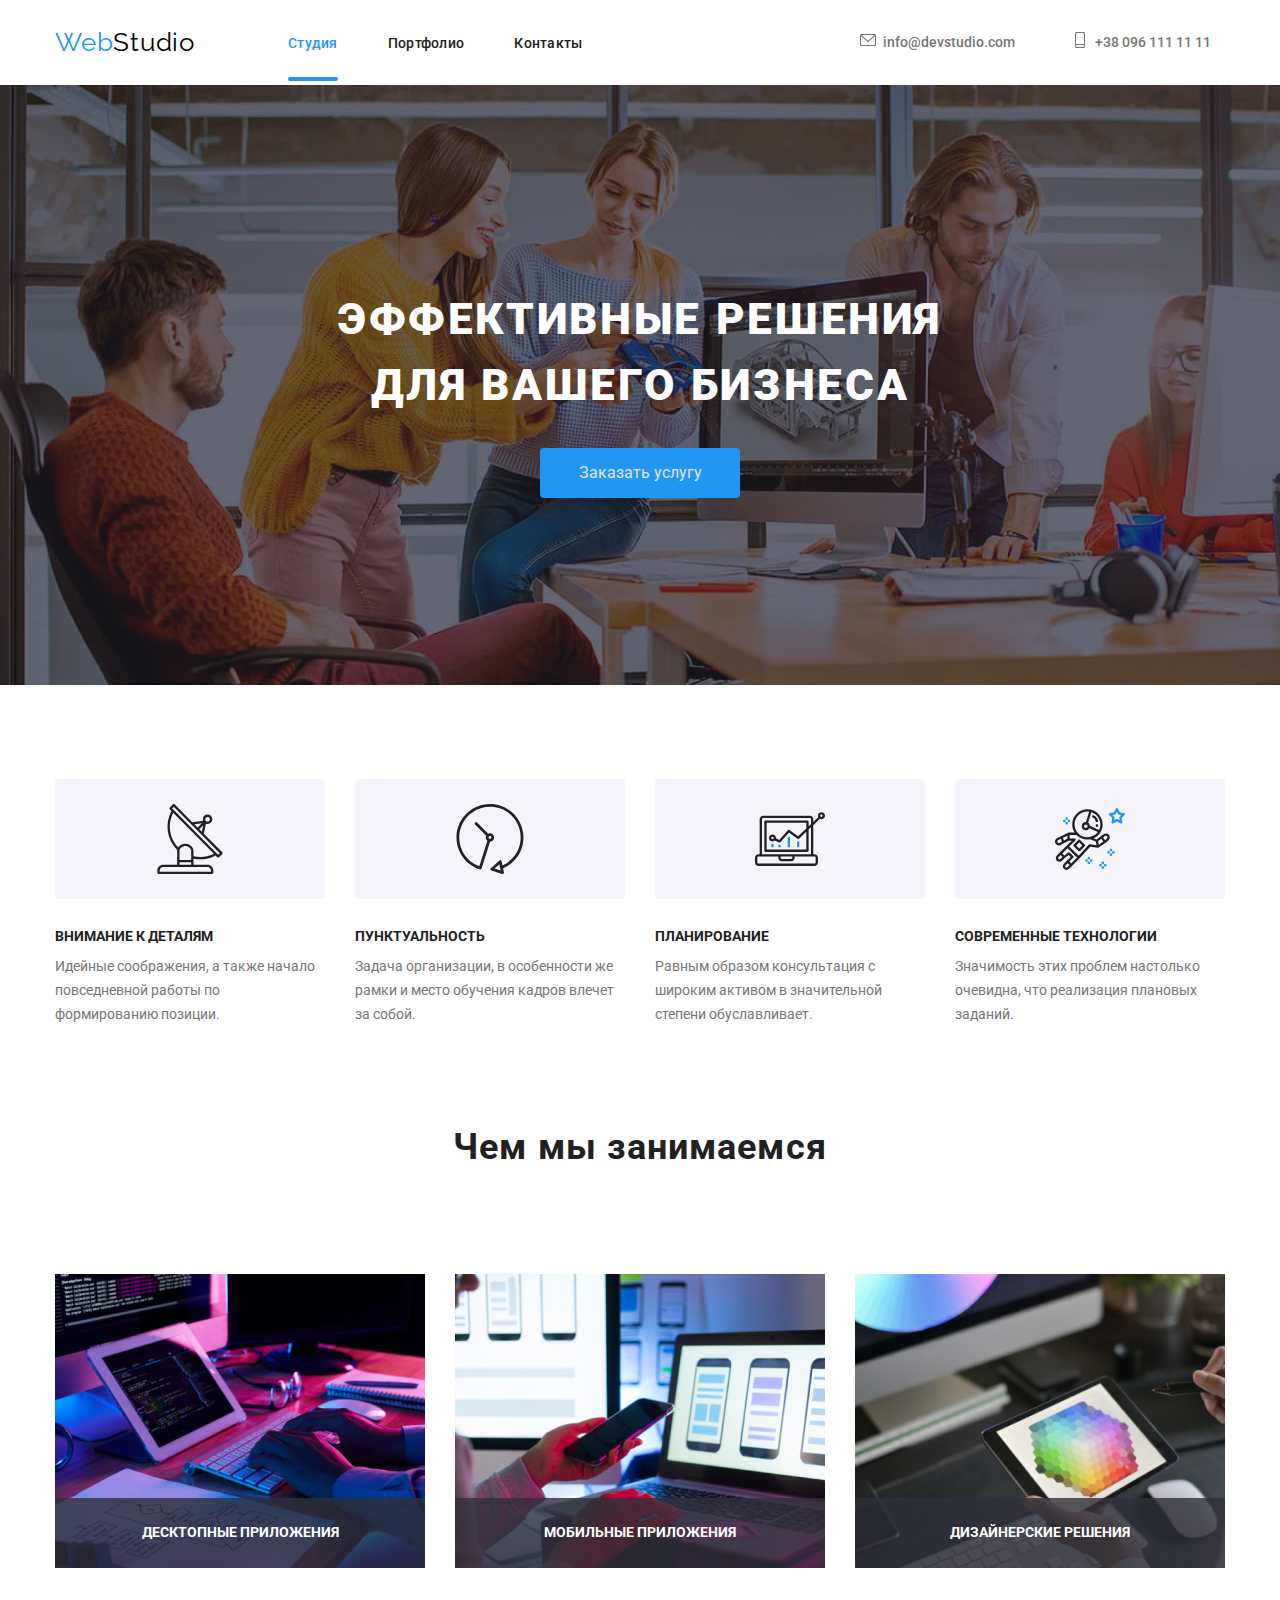
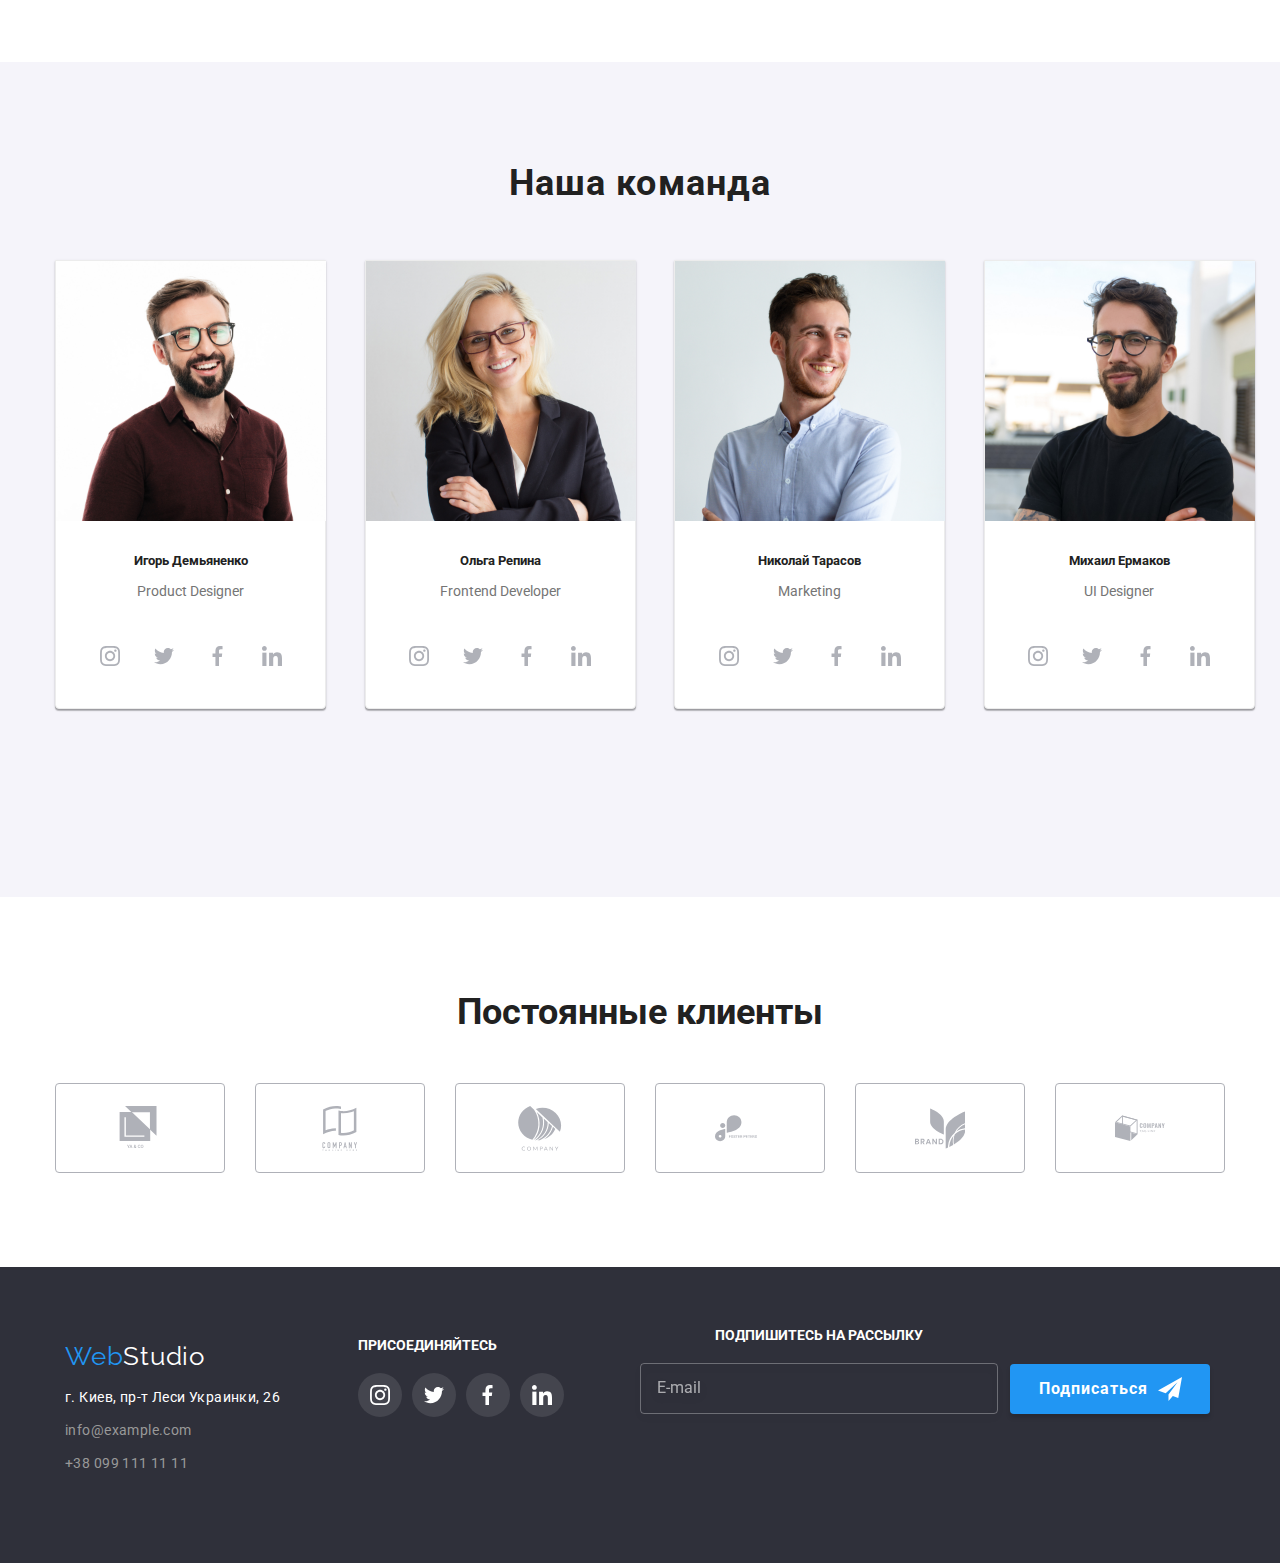
==== commit 84aa5a17: "Добавляет правки в моб.адаптив раздел клиент" ====
--- a/index.html
+++ b/index.html
@@ -218,7 +218,7 @@
     <!--Наша команда-->
 
         <section class="section-team">
-       <div class="wrapper">
+       <div class="wrapper container">
         <h5 class="section-title">Наша команда</h5>
     <ul class="section">
     
--- a/css/main.min.css
+++ b/css/main.min.css
@@ -1,4 +1,4 @@
-.h1,h2,h3,h4,h5,h6{font-family:Roboto, sans-serif;color:#212121}.page{background-color:#fff;color:#757575;font-family:Roboto, sans-serif}.list{list-style:none;margin:0;padding:0}.link{color:inherit;text-decoration:none}ul{list-style:none}address{list-style:none}html{-webkit-box-sizing:border-box;box-sizing:border-box}*,*::before,*::after{-webkit-box-sizing:inherit;box-sizing:inherit}*{margin:0;padding:0}.container{width:1200px;margin:0 auto;padding-right:15px;padding-left:15px}@media screen and (max-width: 1199px){.container{width:100%}}.header-container{width:1200px;margin:0 auto;padding-top:auto;padding-bottom:auto;padding-right:15px;padding-left:15px}@media screen and (max-width: 1199px){.header-container{width:100%}}.h1,h2,h3,h4,h5,h6{font-family:Roboto, sans-serif;color:#212121}.page{background-color:#fff;color:#757575;font-family:Roboto, sans-serif}.list{list-style:none;margin:0;padding:0}.link{color:inherit;text-decoration:none}ul{list-style:none}address{list-style:none}html{-webkit-box-sizing:border-box;box-sizing:border-box}*,*::before,*::after{-webkit-box-sizing:inherit;box-sizing:inherit}*{margin:0;padding:0}.container{width:1200px;margin:0 auto;padding-right:15px;padding-left:15px}@media screen and (max-width: 1199px){.container{width:100%}}.header-container{width:1200px;margin:0 auto;padding-top:auto;padding-bottom:auto;padding-right:15px;padding-left:15px}@media screen and (max-width: 1199px){.header-container{width:100%}}.logo{color:#2196F3;font-family:Raleway, -apple-system, BlinkMacSystemFont, 'Segoe UI', Roboto, Oxygen, Ubuntu, Cantarell, 'Open Sans', 'Helvetica Neue', sans-serif;font-size:26px;line-height:1,19px;letter-spacing:0.03em;text-decoration:none;margin-right:88px;display:-webkit-inline-box;display:-ms-inline-flexbox;display:inline-flex}@media screen and (min-width: 1200px){.logo{margin-right:93px}}.logo-footer{color:white}@media screen and (max-width: 767px){.logo-footer{margin-bottom:20px}}.logo-blue-footer{color:#2196F3;font-family:Raleway, -apple-system, BlinkMacSystemFont, 'Segoe UI', Roboto, Oxygen, Ubuntu, Cantarell, 'Open Sans', 'Helvetica Neue', sans-serif;font-size:26px;line-height:1,19px;letter-spacing:0.03em;text-decoration:none;display:block}@media screen and (min-width: 768px){.logo-blue-footer{padding-left:0px;margin-right:93px}}.accent{color:black}.h1,h2,h3,h4,h5,h6{font-family:Roboto, sans-serif;color:#212121}.page{background-color:#fff;color:#757575;font-family:Roboto, sans-serif}.list{list-style:none;margin:0;padding:0}.link{color:inherit;text-decoration:none}ul{list-style:none}address{list-style:none}html{-webkit-box-sizing:border-box;box-sizing:border-box}*,*::before,*::after{-webkit-box-sizing:inherit;box-sizing:inherit}*{margin:0;padding:0}.container{width:1200px;margin:0 auto;padding-right:15px;padding-left:15px}@media screen and (max-width: 1199px){.container{width:100%}}.header-container{width:1200px;margin:0 auto;padding-top:auto;padding-bottom:auto;padding-right:15px;padding-left:15px}@media screen and (max-width: 1199px){.header-container{width:100%}}.site-nav-list{display:none;-webkit-box-align:center;-ms-flex-align:center;align-items:center}@media screen and (min-width: 768px){.site-nav-list{display:-webkit-inline-box;display:-ms-inline-flexbox;display:inline-flex}}.site-nav-list.a:hover,.site-nav-list.a:focus{color:#2196F3}.site-nav-list a{color:#212121;font-family:Roboto, sans-serif;font-style:normal;font-weight:500;font-size:14px;text-decoration:none;letter-spacing:0.02em;padding-right:50px}@media screen and (min-width: 1200px){.site-nav-list a{padding-right:50px}}.site-nav-list .a .current{color:#2196F3}.site-nav-list-address{display:none}@media screen and (min-width: 768px){.site-nav-list-address{display:block}}@media screen and (min-width: 1200px){.site-nav-list-address{display:-webkit-box;display:-ms-flexbox;display:flex;margin-left:170px}}.site-nav-list-address .contacts-item+.item{margin-left:50px}.contacts-item{display:-webkit-box;display:-ms-flexbox;display:flex}@media screen and (min-width: 768px){.contacts-item{margin-top:10px;margin-bottom:10px}}@media screen and (min-width: 1200px){.contacts-item{padding-left:50px;margin-top:32px;margin-bottom:32px}}.site-nav-list-address a{color:#757575;font-family:inherit;font-weight:500;font-size:14px;line-height:1,14px;text-decoration:none}.site-nav-list-address a:hover,.site-nav-list-address a:focus{color:#2196F3}.site-nav-list-address a.current{color:#2196F3}.site-nav .contacts-item:last-child{margin-right:0}.link.current{position:relative;color:#2196F3}.link.current::after{content:'';display:block;position:absolute;left:0;bottom:-30px;height:4px;width:50%;background-color:#2196F3;border-radius:2px}.link.currentSecond{position:relative;color:#2196F3}.link.currentSecond::after{content:'';display:block;position:absolute;left:0;bottom:-35px;height:4px;width:78px;background-color:#2196F3;border-radius:2px}.link:hover,.link:focus{color:#2196F3}.color-page{color:#2196F3}svg.address-link-icon{width:30px;height:16px;fill:#757575;-webkit-box-align:baseline;-ms-flex-align:baseline;align-items:baseline;padding-left:3px;padding-right:3px;float:left;overflow:hidden}.site-nav-list-address.address-link:focus .address-link-icon,.address-link:hover .address-link-icon{fill:#2196F3}li.contacts-item:focus,li.contacts-item:hover{fill:#2196F3}.menu-decoration a{text-decoration:none;color:#212121}.mobile-menu{position:absolute;left:0;right:0;background-color:#ffffff;-webkit-box-shadow:0px 4px 8px rgba(0,0,0,0.04),0px 2px 4px rgba(0,0,0,0.08),0px 1px 3px rgba(0,0,0,0.16);box-shadow:0px 4px 8px rgba(0,0,0,0.04),0px 2px 4px rgba(0,0,0,0.08),0px 1px 3px rgba(0,0,0,0.16);padding-top:60px;padding-bottom:60px;opacity:0;visibility:hidden;color:#212121;font-family:Roboto, sans-serif;font-style:normal;font-weight:500;font-size:18px;text-decoration:none;letter-spacing:0.02em;padding-right:50px}@media screen and (min-width: 768px){.mobile-menu{display:none}}.mobile-menu.is--open{opacity:1;visibility:visible}.mobile-menu-list{text-align:center}.mobile-menu-item{margin-bottom:40px}.mobile-menu-contacts-item:not(:last-child){margin-bottom:16px}.mobile-address-link-icon{width:30px;height:16px;fill:#757575;-webkit-box-align:baseline;-ms-flex-align:baseline;align-items:baseline;padding-left:3px;padding-right:3px;float:center;overflow:hidden}.site-nav-list{display:none;-webkit-box-align:center;-ms-flex-align:center;align-items:center}@media screen and (min-width: 768px){.site-nav-list{display:-webkit-inline-box;display:-ms-inline-flexbox;display:inline-flex}}.site-nav-list.a:hover,.site-nav-list.a:focus{color:#2196F3}.site-nav-list a{color:#212121;font-family:Roboto, sans-serif;font-style:normal;font-weight:500;font-size:14px;text-decoration:none;letter-spacing:0.02em;padding-right:50px}@media screen and (min-width: 1200px){.site-nav-list a{padding-right:50px}}.site-nav-list .a .current{color:#2196F3}.site-nav-list-address{display:none}@media screen and (min-width: 768px){.site-nav-list-address{display:block}}@media screen and (min-width: 1200px){.site-nav-list-address{display:-webkit-box;display:-ms-flexbox;display:flex;margin-left:170px}}.site-nav-list-address .contacts-item+.item{margin-left:50px}.contacts-item{display:-webkit-box;display:-ms-flexbox;display:flex}@media screen and (min-width: 768px){.contacts-item{margin-top:10px;margin-bottom:10px}}@media screen and (min-width: 1200px){.contacts-item{padding-left:50px;margin-top:32px;margin-bottom:32px}}.site-nav-list-address a{color:#757575;font-family:inherit;font-weight:500;font-size:14px;line-height:1,14px;text-decoration:none}.site-nav-list-address a:hover,.site-nav-list-address a:focus{color:#2196F3}.site-nav-list-address a.current{color:#2196F3}.site-nav .contacts-item:last-child{margin-right:0}.link.current{position:relative;color:#2196F3}.link.current::after{content:'';display:block;position:absolute;left:0;bottom:-30px;height:4px;width:50%;background-color:#2196F3;border-radius:2px}.link.currentSecond{position:relative;color:#2196F3}.link.currentSecond::after{content:'';display:block;position:absolute;left:0;bottom:-35px;height:4px;width:78px;background-color:#2196F3;border-radius:2px}.link:hover,.link:focus{color:#2196F3}.color-page{color:#2196F3}svg.address-link-icon{width:30px;height:16px;fill:#757575;-webkit-box-align:baseline;-ms-flex-align:baseline;align-items:baseline;padding-left:3px;padding-right:3px;float:left;overflow:hidden}.site-nav-list-address.address-link:focus .address-link-icon,.address-link:hover .address-link-icon{fill:#2196F3}li.contacts-item:focus,li.contacts-item:hover{fill:#2196F3}.menu-decoration a{text-decoration:none;color:#212121}.mobile-menu{position:absolute;left:0;right:0;background-color:#ffffff;-webkit-box-shadow:0px 4px 8px rgba(0,0,0,0.04),0px 2px 4px rgba(0,0,0,0.08),0px 1px 3px rgba(0,0,0,0.16);box-shadow:0px 4px 8px rgba(0,0,0,0.04),0px 2px 4px rgba(0,0,0,0.08),0px 1px 3px rgba(0,0,0,0.16);padding-top:60px;padding-bottom:60px;opacity:0;visibility:hidden;color:#212121;font-family:Roboto, sans-serif;font-style:normal;font-weight:500;font-size:18px;text-decoration:none;letter-spacing:0.02em;padding-right:50px}@media screen and (min-width: 768px){.mobile-menu{display:none}}.mobile-menu.is--open{opacity:1;visibility:visible}.mobile-menu-list{text-align:center}.mobile-menu-item{margin-bottom:40px}.mobile-menu-contacts-item:not(:last-child){margin-bottom:16px}.mobile-address-link-icon{width:30px;height:16px;fill:#757575;-webkit-box-align:baseline;-ms-flex-align:baseline;align-items:baseline;padding-left:3px;padding-right:3px;float:center;overflow:hidden}.main-nav{display:-webkit-inline-box;display:-ms-inline-flexbox;display:inline-flex;-webkit-box-align:center;-ms-flex-align:center;align-items:center}@media screen and (max-width: 767px){.main-nav{margin-bottom:16px;margin-top:16px;-webkit-box-pack:justify;-ms-flex-pack:justify;justify-content:space-between;-webkit-box-flex:1;-ms-flex-positive:1;flex-grow:1;width:100%}}@media screen and (max-width: 1199px){.main-nav{margin-bottom:26px;margin-top:26px}}.site-nav-list{display:none;-webkit-box-align:center;-ms-flex-align:center;align-items:center}@media screen and (min-width: 768px){.site-nav-list{display:-webkit-inline-box;display:-ms-inline-flexbox;display:inline-flex}}.site-nav-list.a:hover,.site-nav-list.a:focus{color:#2196F3}.site-nav-list a{color:#212121;font-family:Roboto, sans-serif;font-style:normal;font-weight:500;font-size:14px;text-decoration:none;letter-spacing:0.02em;padding-right:50px}@media screen and (min-width: 1200px){.site-nav-list a{padding-right:50px}}.site-nav-list .a .current{color:#2196F3}.site-nav-list-address{display:none}@media screen and (min-width: 768px){.site-nav-list-address{display:block}}@media screen and (min-width: 1200px){.site-nav-list-address{display:-webkit-box;display:-ms-flexbox;display:flex;margin-left:170px}}.site-nav-list-address .contacts-item+.item{margin-left:50px}.contacts-item{display:-webkit-box;display:-ms-flexbox;display:flex}@media screen and (min-width: 768px){.contacts-item{margin-top:10px;margin-bottom:10px}}@media screen and (min-width: 1200px){.contacts-item{padding-left:50px;margin-top:32px;margin-bottom:32px}}.site-nav-list-address a{color:#757575;font-family:inherit;font-weight:500;font-size:14px;line-height:1,14px;text-decoration:none}.site-nav-list-address a:hover,.site-nav-list-address a:focus{color:#2196F3}.site-nav-list-address a.current{color:#2196F3}.site-nav .contacts-item:last-child{margin-right:0}.link.current{position:relative;color:#2196F3}.link.current::after{content:'';display:block;position:absolute;left:0;bottom:-30px;height:4px;width:50%;background-color:#2196F3;border-radius:2px}.link.currentSecond{position:relative;color:#2196F3}.link.currentSecond::after{content:'';display:block;position:absolute;left:0;bottom:-35px;height:4px;width:78px;background-color:#2196F3;border-radius:2px}.link:hover,.link:focus{color:#2196F3}.color-page{color:#2196F3}svg.address-link-icon{width:30px;height:16px;fill:#757575;-webkit-box-align:baseline;-ms-flex-align:baseline;align-items:baseline;padding-left:3px;padding-right:3px;float:left;overflow:hidden}.site-nav-list-address.address-link:focus .address-link-icon,.address-link:hover .address-link-icon{fill:#2196F3}li.contacts-item:focus,li.contacts-item:hover{fill:#2196F3}.menu-decoration a{text-decoration:none;color:#212121}.mobile-menu{position:absolute;left:0;right:0;background-color:#ffffff;-webkit-box-shadow:0px 4px 8px rgba(0,0,0,0.04),0px 2px 4px rgba(0,0,0,0.08),0px 1px 3px rgba(0,0,0,0.16);box-shadow:0px 4px 8px rgba(0,0,0,0.04),0px 2px 4px rgba(0,0,0,0.08),0px 1px 3px rgba(0,0,0,0.16);padding-top:60px;padding-bottom:60px;opacity:0;visibility:hidden;color:#212121;font-family:Roboto, sans-serif;font-style:normal;font-weight:500;font-size:18px;text-decoration:none;letter-spacing:0.02em;padding-right:50px}@media screen and (min-width: 768px){.mobile-menu{display:none}}.mobile-menu.is--open{opacity:1;visibility:visible}.mobile-menu-list{text-align:center}.mobile-menu-item{margin-bottom:40px}.mobile-menu-contacts-item:not(:last-child){margin-bottom:16px}.mobile-address-link-icon{width:30px;height:16px;fill:#757575;-webkit-box-align:baseline;-ms-flex-align:baseline;align-items:baseline;padding-left:3px;padding-right:3px;float:center;overflow:hidden}.section-title{color:#212121;font-weight:700;font-size:36px;line-height:1,7px;letter-spacing:0.03em;padding-bottom:50px}.section-details{width:100%;margin:0 auto;padding-right:15px;padding-left:15px;padding-top:94px}@media screen and (min-width: 768px){.section-details{display:-webkit-box;display:-ms-flexbox;display:flex;padding-bottom:94px}}.heading{margin:0;font-size:14px;text-align:left}@media screen and (max-width: 767px){.heading{text-align:center}}@media screen and (min-width: 768px){.heading{display:-webkit-box;display:-ms-flexbox;display:flex}}.main-paragraph-h2{font-weight:400;font-size:14px;line-height:1,7px;margin-top:4px;-ms-flex-wrap:wrap;flex-wrap:wrap;width:100%;text-align:left}@media screen and (max-width: 767px){.main-paragraph-h2{padding-bottom:30px}}@media screen and (min-width: 768px){.main-paragraph-h2{margin-right:20px}}@media screen and (min-width: 768px){.features .section-details{display:-webkit-box;display:-ms-flexbox;display:flex;padding:94px 0px}}@media screen and (min-width: 768px){.section-details .items{width:calc((100% - 90px) / 2)}}@media screen and (min-width: 1200px){.section-details .items .section-details .items{width:calc((100% - 90px) / 4)}}@media screen and (min-width: 768px){.section-details .items:not(:last-child){margin-right:30px}}.section-details .items::before{display:block;content:'';height:120px;background-color:#f5f4fa;background-repeat:no-repeat;background-position:center;border-radius:4px}.section-details .items:nth-child(1)::before{background-image:url(../images/images-hm4/antena.svg)}.section-details .items:nth-child(2)::before{background-image:url(../images/images-hm4/clock.svg)}.section-details .items:nth-child(3)::before{background-image:url(../images/images-hm4/diagramm.svg)}.section-details .items:nth-child(4)::before{background-image:url(../images/images-hm4/astronaut.svg)}.features .heading{margin-top:30px;margin-bottom:0px;color:#212121;font-family:Roboto;font-weight:700;font-size:14px;line-height:1.14;text-transform:uppercase}.features .main-paragraph-h2{margin-top:10px;margin-bottom:0;color:#757575;font-family:Roboto;font-weight:400;font-size:14px;line-height:1.7}.hero-name{color:#FFFFFF}.hero-title{color:#212121;font-style:400;font-weight:900;font-size:44px;line-height:1,36px;text-align:center;padding-bottom:30px;letter-spacing:0.06em}@media screen and (max-width: 1199px){.hero-title{font-size:26px;letter-spacing:0.06em}}.center{text-align:center;border:1px solid #0000}.main-container{margin:0 auto;padding-right:15px;padding-left:15px;padding-top:200px;padding-bottom:280px;background-color:#2f303a;text-align:center;background-repeat:no-repeat;background-size:cover}@media screen and (max-width: 767px){.main-container{background-image:-webkit-gradient(linear, left top, right top, from(rgba(47,48,58,0.4)), to(rgba(47,48,58,0.4))),url("../images/images-hm4/mobile-header.jpg");background-image:linear-gradient(to right, rgba(47,48,58,0.4), rgba(47,48,58,0.4)),url("../images/images-hm4/mobile-header.jpg");background-size:cover;height:400px;width:480px}}@media screen and (min-width: 768px){.main-container{background-image:-webkit-gradient(linear, left top, right top, from(rgba(47,48,58,0.4)), to(rgba(47,48,58,0.4))),url("../images/images-hm4/tablet-header.jpg");background-image:linear-gradient(to right, rgba(47,48,58,0.4), rgba(47,48,58,0.4)),url("../images/images-hm4/tablet-header.jpg");background-size:cover;width:768px;height:400px}}@media screen and (min-width: 1200px){.main-container{background-image:-webkit-gradient(linear, left top, right top, from(rgba(47,48,58,0.4)), to(rgba(47,48,58,0.4))),url("../images/images-hm4/Img2optim.jpg");background-image:linear-gradient(to right, rgba(47,48,58,0.4), rgba(47,48,58,0.4)),url("../images/images-hm4/Img2optim.jpg");padding-top:200px;padding-bottom:280px;width:100%;background-size:cover;height:600px}}@media screen and (max-width: 1199px){.main-container.center{padding-top:118px}}.hero-name{color:#FFFFFF}.hero-title{color:#212121;font-style:400;font-weight:900;font-size:44px;line-height:1,36px;text-align:center;padding-bottom:30px;letter-spacing:0.06em}@media screen and (max-width: 1199px){.hero-title{font-size:26px;letter-spacing:0.06em}}.center{text-align:center;border:1px solid #0000}.main-container{margin:0 auto;padding-right:15px;padding-left:15px;padding-top:200px;padding-bottom:280px;background-color:#2f303a;text-align:center;background-repeat:no-repeat;background-size:cover}@media screen and (max-width: 767px){.main-container{background-image:-webkit-gradient(linear, left top, right top, from(rgba(47,48,58,0.4)), to(rgba(47,48,58,0.4))),url("../images/images-hm4/mobile-header.jpg");background-image:linear-gradient(to right, rgba(47,48,58,0.4), rgba(47,48,58,0.4)),url("../images/images-hm4/mobile-header.jpg");background-size:cover;height:400px;width:480px}}@media screen and (min-width: 768px){.main-container{background-image:-webkit-gradient(linear, left top, right top, from(rgba(47,48,58,0.4)), to(rgba(47,48,58,0.4))),url("../images/images-hm4/tablet-header.jpg");background-image:linear-gradient(to right, rgba(47,48,58,0.4), rgba(47,48,58,0.4)),url("../images/images-hm4/tablet-header.jpg");background-size:cover;width:768px;height:400px}}@media screen and (min-width: 1200px){.main-container{background-image:-webkit-gradient(linear, left top, right top, from(rgba(47,48,58,0.4)), to(rgba(47,48,58,0.4))),url("../images/images-hm4/Img2optim.jpg");background-image:linear-gradient(to right, rgba(47,48,58,0.4), rgba(47,48,58,0.4)),url("../images/images-hm4/Img2optim.jpg");padding-top:200px;padding-bottom:280px;width:100%;background-size:cover;height:600px}}@media screen and (max-width: 1199px){.main-container.center{padding-top:118px}}.button-primary{background-color:#2196F3;color:#E5E5E5;border-color:transparent;display:inline-block;min-width:200px;border-radius:4px;padding:10px 32px;text-align:center;height:50px}.button{color:#2196F3;font-family:inherit;background-color:#E5E5E5;font-size:16px;line-height:1,8px;font-weight:700;text-decoration:none;padding:12px 24px;display:inline-block;border:1px solid black}.filter .link-filter{padding:6px 22px;font-family:Roboto;font-weight:500;font-size:16px;line-height:1.6;text-align:center;color:#212121;background:#f5f4fa;border-radius:4px;border:0}.filter .link-filter:hover,.link-filter:focus{background:#2196F3;color:#ffffff;-webkit-box-shadow:0px 3px 1px rgba(0,0,0,0.1),0px 1px 2px rgba(0,0,0,0.08),0px 2px 2px rgba(0,0,0,0.12);box-shadow:0px 3px 1px rgba(0,0,0,0.1),0px 1px 2px rgba(0,0,0,0.08),0px 2px 2px rgba(0,0,0,0.12)}.footer-form-container button{margin-left:12px;padding-top:10px;padding-right:28px;padding-bottom:10px;padding-left:29px;-webkit-box-align:center;-ms-flex-align:center;align-items:center;font-weight:700;font-size:16px;line-height:1.875;letter-spacing:0.06em;color:#ffffff;background-color:#2196F3;border:0;-webkit-box-shadow:0px 4px 4px rgba(0,0,0,0.15);box-shadow:0px 4px 4px rgba(0,0,0,0.15);border-radius:4px}@media screen and (min-width: 768px){.footer-form-container button{display:-webkit-box;display:-ms-flexbox;display:flex}}.mobile-menu-btn{display:none;width:35px;height:35px}@media screen and (max-width: 767px){.mobile-menu-btn{display:block}}.menu-link::after{content:"";display:block;width:50%;height:4px;background-color:#2196F3;border-radius:2px}.mobile-link::after{content:"";display:block;width:10%;height:4px;background-color:#2196F3;border-radius:2px;margin-top:8px;text-align:center}.line-container{margin-left:auto;margin-right:auto;outline:1px solid #ECECEC}.line-container{margin-left:auto;margin-right:auto;width:1600px;outline:1px solid #ECECEC}@media screen and (max-width: 767px){.portfolio .filter{text-align:left}}@media screen and (min-width: 768px){.portfolio .filter{display:-webkit-box;display:-ms-flexbox;display:flex;-webkit-box-pack:center;-ms-flex-pack:center;justify-content:center}}@media screen and (min-width: 768px){.portfolio .filter-items:not(:last-child){margin-right:8px}}.portfolio .filter-items{display:inline}.container.portfolio-padding{padding-top:100px;padding-bottom:50px;text-align:center}@media screen and (max-width: 767px){.container.portfolio-padding{padding-top:60px;padding-bottom:40px}}@media screen and (max-width: 767px){.link-filter{margin-bottom:15px}}.container.portfolio-padding-img{padding-bottom:94px}.portfolio .content{display:block}@media screen and (min-width: 768px){.portfolio .content{display:-webkit-box;display:-ms-flexbox;display:flex;-ms-flex-wrap:wrap;flex-wrap:wrap}}@media screen and (max-width: 767px){.content-items{margin-bottom:30px}}@media screen and (min-width: 768px){.portfolio .content-items{width:calc((100% - 60px) / 3);border:1px solid #eeeeee}}@media screen and (min-width: 768px){.portfolio .content-items:not(:nth-child(3n)){margin-right:30px}}@media screen and (min-width: 768px){.portfolio .content-items:not(:nth-child(-n+3)){margin-top:30px}}@media screen and (max-width: 767px){.portfolio .content-items:last-child{padding-bottom:30px}}li.content-items:hover,.content-items:focus{-webkit-box-shadow:0px 1px 1px rgba(0,0,0,0.12),0px 4px 4px rgba(0,0,0,0.06),1px 4px 6px rgba(0,0,0,0.16);box-shadow:0px 1px 1px rgba(0,0,0,0.12),0px 4px 4px rgba(0,0,0,0.06),1px 4px 6px rgba(0,0,0,0.16)}.content .title{margin-top:20px;padding-left:24px;color:#212121;font-family:Roboto;font-weight:700;font-size:18px;line-height:2;letter-spacing:0.06em}.content .type{margin-top:4px;padding-left:24px;color:#757575;font-family:Roboto;font-weight:400;font-size:16px;line-height:1.8;padding-bottom:20px}.content-overlay{position:relative;display:-webkit-box;display:-ms-flexbox;display:flex;-webkit-box-align:center;-ms-flex-align:center;align-items:center;overflow:hidden}.content-overlay::before{content:"";position:absolute;width:100%;height:100%;background:rgba(33,150,243,0.9);opacity:0;-webkit-transition-property:opacity, -webkit-transform;transition-property:opacity, -webkit-transform;transition-property:opacity, transform;transition-property:opacity, transform, -webkit-transform;-webkit-transition-duration:250ms;transition-duration:250ms;-webkit-transition-timing-function:cubic-bezier(0.4, 0, 0.2, 1);transition-timing-function:cubic-bezier(0.4, 0, 0.2, 1);-webkit-transform:translateY(100%);transform:translateY(100%)}.content .img-item:hover .content-overlay::before,.content .img-item:focus .content-overlay::before{opacity:1;-webkit-transform:translateY(0);transform:translateY(0)}.content-overlay>.description{position:absolute;margin-top:0;margin-bottom:0;padding-right:24px;padding-left:24px;font-size:18px;line-height:1.555;color:#ffffff;opacity:0;-webkit-transition-property:opacity, -webkit-transform;transition-property:opacity, -webkit-transform;transition-property:opacity, transform;transition-property:opacity, transform, -webkit-transform;-webkit-transition-duration:250ms;transition-duration:250ms;-webkit-transition-timing-function:cubic-bezier(0.4, 0, 0.2, 1);transition-timing-function:cubic-bezier(0.4, 0, 0.2, 1);-webkit-transform:translateY(100%);transform:translateY(100%)}.content .img-item:hover .description,.content .img-item:focus .description{opacity:1;-webkit-transform:translateY(0);transform:translateY(0)}.portfolio-meta .color-type{color:#757575;font-family:Roboto;font-weight:400;font-size:16px;line-height:1.8;padding-bottom:20px;margin-top:4px;padding-left:4px}.img-item{text-decoration:none}.portfolio-title{margin-top:6px;padding-left:4px;color:#212121;font-family:Roboto;font-weight:700;font-size:18px;line-height:2;letter-spacing:0.06em}.portfolio-meta{padding:20px 24px;border-right:1px solid #eeeeee;border-bottom:1px solid #eeeeee;border-left:1px solid #eeeeee;border-top:none;-webkit-box-sizing:border-box;box-sizing:border-box}@media screen and (max-width: 767px){.portfolio-meta{width:88%}}.portfolio-actions:focus,.portfolio-actions:hover{opacity:1;-webkit-transform:translateY(0);transform:translateY(0);color:white;position:relative}.button-primary{background-color:#2196F3;color:#E5E5E5;border-color:transparent;display:inline-block;min-width:200px;border-radius:4px;padding:10px 32px;text-align:center;height:50px}.button{color:#2196F3;font-family:inherit;background-color:#E5E5E5;font-size:16px;line-height:1,8px;font-weight:700;text-decoration:none;padding:12px 24px;display:inline-block;border:1px solid black}.filter .link-filter{padding:6px 22px;font-family:Roboto;font-weight:500;font-size:16px;line-height:1.6;text-align:center;color:#212121;background:#f5f4fa;border-radius:4px;border:0}.filter .link-filter:hover,.link-filter:focus{background:#2196F3;color:#ffffff;-webkit-box-shadow:0px 3px 1px rgba(0,0,0,0.1),0px 1px 2px rgba(0,0,0,0.08),0px 2px 2px rgba(0,0,0,0.12);box-shadow:0px 3px 1px rgba(0,0,0,0.1),0px 1px 2px rgba(0,0,0,0.08),0px 2px 2px rgba(0,0,0,0.12)}.footer-form-container button{margin-left:12px;padding-top:10px;padding-right:28px;padding-bottom:10px;padding-left:29px;-webkit-box-align:center;-ms-flex-align:center;align-items:center;font-weight:700;font-size:16px;line-height:1.875;letter-spacing:0.06em;color:#ffffff;background-color:#2196F3;border:0;-webkit-box-shadow:0px 4px 4px rgba(0,0,0,0.15);box-shadow:0px 4px 4px rgba(0,0,0,0.15);border-radius:4px}@media screen and (min-width: 768px){.footer-form-container button{display:-webkit-box;display:-ms-flexbox;display:flex}}.mobile-menu-btn{display:none;width:35px;height:35px}@media screen and (max-width: 767px){.mobile-menu-btn{display:block}}.container.portfolio-padding-img{padding-bottom:94px}.portfolio .content{display:block}@media screen and (min-width: 768px){.portfolio .content{display:-webkit-box;display:-ms-flexbox;display:flex;-ms-flex-wrap:wrap;flex-wrap:wrap}}@media screen and (max-width: 767px){.content-items{margin-bottom:30px}}@media screen and (min-width: 768px){.portfolio .content-items{width:calc((100% - 60px) / 3);border:1px solid #eeeeee}}@media screen and (min-width: 768px){.portfolio .content-items:not(:nth-child(3n)){margin-right:30px}}@media screen and (min-width: 768px){.portfolio .content-items:not(:nth-child(-n+3)){margin-top:30px}}@media screen and (max-width: 767px){.portfolio .content-items:last-child{padding-bottom:30px}}li.content-items:hover,.content-items:focus{-webkit-box-shadow:0px 1px 1px rgba(0,0,0,0.12),0px 4px 4px rgba(0,0,0,0.06),1px 4px 6px rgba(0,0,0,0.16);box-shadow:0px 1px 1px rgba(0,0,0,0.12),0px 4px 4px rgba(0,0,0,0.06),1px 4px 6px rgba(0,0,0,0.16)}.content .title{margin-top:20px;padding-left:24px;color:#212121;font-family:Roboto;font-weight:700;font-size:18px;line-height:2;letter-spacing:0.06em}.content .type{margin-top:4px;padding-left:24px;color:#757575;font-family:Roboto;font-weight:400;font-size:16px;line-height:1.8;padding-bottom:20px}.content-overlay{position:relative;display:-webkit-box;display:-ms-flexbox;display:flex;-webkit-box-align:center;-ms-flex-align:center;align-items:center;overflow:hidden}.content-overlay::before{content:"";position:absolute;width:100%;height:100%;background:rgba(33,150,243,0.9);opacity:0;-webkit-transition-property:opacity, -webkit-transform;transition-property:opacity, -webkit-transform;transition-property:opacity, transform;transition-property:opacity, transform, -webkit-transform;-webkit-transition-duration:250ms;transition-duration:250ms;-webkit-transition-timing-function:cubic-bezier(0.4, 0, 0.2, 1);transition-timing-function:cubic-bezier(0.4, 0, 0.2, 1);-webkit-transform:translateY(100%);transform:translateY(100%)}.content .img-item:hover .content-overlay::before,.content .img-item:focus .content-overlay::before{opacity:1;-webkit-transform:translateY(0);transform:translateY(0)}.content-overlay>.description{position:absolute;margin-top:0;margin-bottom:0;padding-right:24px;padding-left:24px;font-size:18px;line-height:1.555;color:#ffffff;opacity:0;-webkit-transition-property:opacity, -webkit-transform;transition-property:opacity, -webkit-transform;transition-property:opacity, transform;transition-property:opacity, transform, -webkit-transform;-webkit-transition-duration:250ms;transition-duration:250ms;-webkit-transition-timing-function:cubic-bezier(0.4, 0, 0.2, 1);transition-timing-function:cubic-bezier(0.4, 0, 0.2, 1);-webkit-transform:translateY(100%);transform:translateY(100%)}.content .img-item:hover .description,.content .img-item:focus .description{opacity:1;-webkit-transform:translateY(0);transform:translateY(0)}.portfolio-meta .color-type{color:#757575;font-family:Roboto;font-weight:400;font-size:16px;line-height:1.8;padding-bottom:20px;margin-top:4px;padding-left:4px}.img-item{text-decoration:none}.portfolio-title{margin-top:6px;padding-left:4px;color:#212121;font-family:Roboto;font-weight:700;font-size:18px;line-height:2;letter-spacing:0.06em}.portfolio-meta{padding:20px 24px;border-right:1px solid #eeeeee;border-bottom:1px solid #eeeeee;border-left:1px solid #eeeeee;border-top:none;-webkit-box-sizing:border-box;box-sizing:border-box}@media screen and (max-width: 767px){.portfolio-meta{width:88%}}.portfolio-actions:focus,.portfolio-actions:hover{opacity:1;-webkit-transform:translateY(0);transform:translateY(0);color:white;position:relative}.footer-background{background-color:#2F303A;font-style:normal;font-weight:normal;font-size:14px;line-height:24px;font-family:Roboto;letter-spacing:0.02em}.text-decoration{text-decoration:none;font-family:Roboto;font-style:normal;font-weight:normal;font-size:14px;line-height:24px;letter-spacing:0.03em;height:21px}@media screen and (max-width: 767px){.footer-site-nav-list{-webkit-box-align:center;-ms-flex-align:center;align-items:center;font-family:Roboto;font-style:normal;font-weight:normal;font-size:14px;line-height:24px;letter-spacing:0.03em;height:21px;text-decoration:none;float:center}}@media screen and (min-width: 1200px){.footer-site-nav-list{display:-webkit-inline-box;display:-ms-inline-flexbox;display:inline-flex;-webkit-box-align:center;-ms-flex-align:center;align-items:center}}.footer-text-color{color:#FFFFFF;display:block;text-decoration:none}@media screen and (max-width: 767px){.column{width:100%;text-align:center;padding:10px;padding-bottom:60px}}@media screen and (min-width: 1200px){.column{float:left;width:25%;padding:10px}}.row:after{content:"";display:table;clear:both}.footer-text-color-address{color:#999}.background-lengthening{background-color:#2F303A}.background-lengthening-footer{background-color:#2F303A;width:100%;padding-bottom:60px;padding-top:60px;width:100%}@media screen and (min-width: 768px){.background-lengthening-footer{display:-webkit-box;display:-ms-flexbox;display:flex;margin:0 auto}}.text-footer{padding-bottom:9px}@media screen and (max-width: 767px){.text-footer{text-align:center;display:block;padding-bottom:9px}}.footer-nav-list{font-family:Roboto, sans-serif;font-style:normal;font-weight:400;font-size:14px;text-decoration:none}.footer-nav-list-address a{color:#757575;font-family:inherit;font-weight:400;font-size:14px;line-height:1,5px;text-decoration:none}.footer .address{margin-top:20px;font-style:normal}.footer .map{color:#ffffff;font-family:Roboto;font-weight:400;font-size:14px;line-height:1.7;text-decoration:none}.footer .link{display:block;margin-top:9px;text-align:center;color:rgba(255,255,255,0.6);font-family:Roboto;font-weight:400;font-size:14px;line-height:1.7}.container.footer-padding{display:block;padding-top:60px;padding-bottom:60px;padding-right:0}.footer{background-color:var(--heder-footer-bg)}.footer .logo{display:inline-block;font-family:Raleway;font-weight:700;font-size:26px;line-height:1.2;color:#2196F3;text-decoration:none}.footer .logo-text{color:#ffffff}.footer .address{margin-top:20px;font-style:normal}.footer .map{color:#ffffff;font-family:Roboto;font-weight:400;font-size:14px;line-height:1.7;text-decoration:none}.footer .link{margin-top:9px;color:rgba(255,255,255,0.6);font-family:Roboto;font-weight:400;font-size:14px;line-height:1.7;text-decoration:none}.footer-join{display:block;margin-left:215px}.footer-join-title{margin-top:10;margin-bottom:0;font-weight:700;font-size:14px;line-height:1.142;text-transform:uppercase;color:#ffffff;margin-right:10px}.container.footer-padding{margin-right:70px}.footer-networks{display:-webkit-box;display:-ms-flexbox;display:flex;margin-top:20px;padding-top:0px}@media screen and (max-width: 767px){.footer-networks{-webkit-box-pack:center;-ms-flex-pack:center;justify-content:center}}@media screen and (min-width: 768px){.footer-networks{padding-right:100px}}@media screen and (max-width: 767px){.footer-form{text-align:center}}@media screen and (min-width: 768px){.footer-form{display:-webkit-box;display:-ms-flexbox;display:flex;-webkit-box-align:end;-ms-flex-align:end;align-items:flex-end}}@media screen and (max-width: 767px){.footer-mai-input{margin-bottom:20px}}@media screen and (min-width: 768px){.footer-mai-input{display:-webkit-box;display:-ms-flexbox;display:flex;-webkit-box-orient:vertical;-webkit-box-direction:normal;-ms-flex-direction:column;flex-direction:column}}.footer-mai-input .helper::-webkit-input-placeholder{color:rgba(255,255,255,0.6)}.footer-mai-input .helper:-ms-input-placeholder{color:rgba(255,255,255,0.6)}.footer-mai-input .helper::-ms-input-placeholder{color:rgba(255,255,255,0.6)}.footer-mai-input .helper::placeholder{color:rgba(255,255,255,0.6)}.footer-mai-input label{font-weight:700;font-size:14px;line-height:1.142;text-transform:uppercase;color:#ffffff}.footer-mai-input input{margin-top:20px;padding-top:15px;padding-right:16px;padding-bottom:15px;padding-left:16px;width:358px;color:white;border:1px solid rgba(255,255,255,0.3);-webkit-filter:drop-shadow(0px 4px 4px rgba(0,0,0,0.15));filter:drop-shadow(0px 4px 4px rgba(0,0,0,0.15));border-radius:4px;background-color:transparent}.footer-form-container{float:left}@media screen and (min-width: 768px){.footer-form-container{text-align:center}}div.background-lengthening-footer{margin:0px auto}@media screen and (max-width: 767px){div.background-lengthening-footer{width:100%}}.footer-form-icon{margin-left:10px;fill:#FFFFFF}.h1,h2,h3,h4,h5,h6{font-family:Roboto, sans-serif;color:#212121}.page{background-color:#fff;color:#757575;font-family:Roboto, sans-serif}.list{list-style:none;margin:0;padding:0}.link{color:inherit;text-decoration:none}ul{list-style:none}address{list-style:none}html{-webkit-box-sizing:border-box;box-sizing:border-box}*,*::before,*::after{-webkit-box-sizing:inherit;box-sizing:inherit}*{margin:0;padding:0}.container{width:1200px;margin:0 auto;padding-right:15px;padding-left:15px}@media screen and (max-width: 1199px){.container{width:100%}}.header-container{width:1200px;margin:0 auto;padding-top:auto;padding-bottom:auto;padding-right:15px;padding-left:15px}@media screen and (max-width: 1199px){.header-container{width:100%}}.footer-background{background-color:#2F303A;font-style:normal;font-weight:normal;font-size:14px;line-height:24px;font-family:Roboto;letter-spacing:0.02em}.text-decoration{text-decoration:none;font-family:Roboto;font-style:normal;font-weight:normal;font-size:14px;line-height:24px;letter-spacing:0.03em;height:21px}@media screen and (max-width: 767px){.footer-site-nav-list{-webkit-box-align:center;-ms-flex-align:center;align-items:center;font-family:Roboto;font-style:normal;font-weight:normal;font-size:14px;line-height:24px;letter-spacing:0.03em;height:21px;text-decoration:none;float:center}}@media screen and (min-width: 1200px){.footer-site-nav-list{display:-webkit-inline-box;display:-ms-inline-flexbox;display:inline-flex;-webkit-box-align:center;-ms-flex-align:center;align-items:center}}.footer-text-color{color:#FFFFFF;display:block;text-decoration:none}@media screen and (max-width: 767px){.column{width:100%;text-align:center;padding:10px;padding-bottom:60px}}@media screen and (min-width: 1200px){.column{float:left;width:25%;padding:10px}}.row:after{content:"";display:table;clear:both}.footer-text-color-address{color:#999}.background-lengthening{background-color:#2F303A}.background-lengthening-footer{background-color:#2F303A;width:100%;padding-bottom:60px;padding-top:60px;width:100%}@media screen and (min-width: 768px){.background-lengthening-footer{display:-webkit-box;display:-ms-flexbox;display:flex;margin:0 auto}}.text-footer{padding-bottom:9px}@media screen and (max-width: 767px){.text-footer{text-align:center;display:block;padding-bottom:9px}}.footer-nav-list{font-family:Roboto, sans-serif;font-style:normal;font-weight:400;font-size:14px;text-decoration:none}.footer-nav-list-address a{color:#757575;font-family:inherit;font-weight:400;font-size:14px;line-height:1,5px;text-decoration:none}.footer .address{margin-top:20px;font-style:normal}.footer .map{color:#ffffff;font-family:Roboto;font-weight:400;font-size:14px;line-height:1.7;text-decoration:none}.footer .link{display:block;margin-top:9px;text-align:center;color:rgba(255,255,255,0.6);font-family:Roboto;font-weight:400;font-size:14px;line-height:1.7}.container.footer-padding{display:block;padding-top:60px;padding-bottom:60px;padding-right:0}.footer{background-color:var(--heder-footer-bg)}.footer .logo{display:inline-block;font-family:Raleway;font-weight:700;font-size:26px;line-height:1.2;color:#2196F3;text-decoration:none}.footer .logo-text{color:#ffffff}.footer .address{margin-top:20px;font-style:normal}.footer .map{color:#ffffff;font-family:Roboto;font-weight:400;font-size:14px;line-height:1.7;text-decoration:none}.footer .link{margin-top:9px;color:rgba(255,255,255,0.6);font-family:Roboto;font-weight:400;font-size:14px;line-height:1.7;text-decoration:none}.footer-join{display:block;margin-left:215px}.footer-join-title{margin-top:10;margin-bottom:0;font-weight:700;font-size:14px;line-height:1.142;text-transform:uppercase;color:#ffffff;margin-right:10px}.container.footer-padding{margin-right:70px}.footer-networks{display:-webkit-box;display:-ms-flexbox;display:flex;margin-top:20px;padding-top:0px}@media screen and (max-width: 767px){.footer-networks{-webkit-box-pack:center;-ms-flex-pack:center;justify-content:center}}@media screen and (min-width: 768px){.footer-networks{padding-right:100px}}@media screen and (max-width: 767px){.footer-form{text-align:center}}@media screen and (min-width: 768px){.footer-form{display:-webkit-box;display:-ms-flexbox;display:flex;-webkit-box-align:end;-ms-flex-align:end;align-items:flex-end}}@media screen and (max-width: 767px){.footer-mai-input{margin-bottom:20px}}@media screen and (min-width: 768px){.footer-mai-input{display:-webkit-box;display:-ms-flexbox;display:flex;-webkit-box-orient:vertical;-webkit-box-direction:normal;-ms-flex-direction:column;flex-direction:column}}.footer-mai-input .helper::-webkit-input-placeholder{color:rgba(255,255,255,0.6)}.footer-mai-input .helper:-ms-input-placeholder{color:rgba(255,255,255,0.6)}.footer-mai-input .helper::-ms-input-placeholder{color:rgba(255,255,255,0.6)}.footer-mai-input .helper::placeholder{color:rgba(255,255,255,0.6)}.footer-mai-input label{font-weight:700;font-size:14px;line-height:1.142;text-transform:uppercase;color:#ffffff}.footer-mai-input input{margin-top:20px;padding-top:15px;padding-right:16px;padding-bottom:15px;padding-left:16px;width:358px;color:white;border:1px solid rgba(255,255,255,0.3);-webkit-filter:drop-shadow(0px 4px 4px rgba(0,0,0,0.15));filter:drop-shadow(0px 4px 4px rgba(0,0,0,0.15));border-radius:4px;background-color:transparent}.footer-form-container{float:left}@media screen and (min-width: 768px){.footer-form-container{text-align:center}}div.background-lengthening-footer{margin:0px auto}@media screen and (max-width: 767px){div.background-lengthening-footer{width:100%}}.footer-form-icon{margin-left:10px;fill:#FFFFFF}.section-title{color:#212121;font-weight:700;font-size:36px;line-height:1,7px;letter-spacing:0.03em;padding-bottom:50px}.section-details{width:100%;margin:0 auto;padding-right:15px;padding-left:15px;padding-top:94px}@media screen and (min-width: 768px){.section-details{display:-webkit-box;display:-ms-flexbox;display:flex;padding-bottom:94px}}.heading{margin:0;font-size:14px;text-align:left}@media screen and (max-width: 767px){.heading{text-align:center}}@media screen and (min-width: 768px){.heading{display:-webkit-box;display:-ms-flexbox;display:flex}}.main-paragraph-h2{font-weight:400;font-size:14px;line-height:1,7px;margin-top:4px;-ms-flex-wrap:wrap;flex-wrap:wrap;width:100%;text-align:left}@media screen and (max-width: 767px){.main-paragraph-h2{padding-bottom:30px}}@media screen and (min-width: 768px){.main-paragraph-h2{margin-right:20px}}@media screen and (min-width: 768px){.features .section-details{display:-webkit-box;display:-ms-flexbox;display:flex;padding:94px 0px}}@media screen and (min-width: 768px){.section-details .items{width:calc((100% - 90px) / 2)}}@media screen and (min-width: 1200px){.section-details .items .section-details .items{width:calc((100% - 90px) / 4)}}@media screen and (min-width: 768px){.section-details .items:not(:last-child){margin-right:30px}}.section-details .items::before{display:block;content:'';height:120px;background-color:#f5f4fa;background-repeat:no-repeat;background-position:center;border-radius:4px}.section-details .items:nth-child(1)::before{background-image:url(../images/images-hm4/antena.svg)}.section-details .items:nth-child(2)::before{background-image:url(../images/images-hm4/clock.svg)}.section-details .items:nth-child(3)::before{background-image:url(../images/images-hm4/diagramm.svg)}.section-details .items:nth-child(4)::before{background-image:url(../images/images-hm4/astronaut.svg)}.features .heading{margin-top:30px;margin-bottom:0px;color:#212121;font-family:Roboto;font-weight:700;font-size:14px;line-height:1.14;text-transform:uppercase}.features .main-paragraph-h2{margin-top:10px;margin-bottom:0;color:#757575;font-family:Roboto;font-weight:400;font-size:14px;line-height:1.7}.section-title{color:#212121;font-weight:700;font-size:36px;line-height:1,7px;letter-spacing:0.03em;padding-bottom:50px}.section-details{width:100%;margin:0 auto;padding-right:15px;padding-left:15px;padding-top:94px}@media screen and (min-width: 768px){.section-details{display:-webkit-box;display:-ms-flexbox;display:flex;padding-bottom:94px}}.heading{margin:0;font-size:14px;text-align:left}@media screen and (max-width: 767px){.heading{text-align:center}}@media screen and (min-width: 768px){.heading{display:-webkit-box;display:-ms-flexbox;display:flex}}.main-paragraph-h2{font-weight:400;font-size:14px;line-height:1,7px;margin-top:4px;-ms-flex-wrap:wrap;flex-wrap:wrap;width:100%;text-align:left}@media screen and (max-width: 767px){.main-paragraph-h2{padding-bottom:30px}}@media screen and (min-width: 768px){.main-paragraph-h2{margin-right:20px}}@media screen and (min-width: 768px){.features .section-details{display:-webkit-box;display:-ms-flexbox;display:flex;padding:94px 0px}}@media screen and (min-width: 768px){.section-details .items{width:calc((100% - 90px) / 2)}}@media screen and (min-width: 1200px){.section-details .items .section-details .items{width:calc((100% - 90px) / 4)}}@media screen and (min-width: 768px){.section-details .items:not(:last-child){margin-right:30px}}.section-details .items::before{display:block;content:'';height:120px;background-color:#f5f4fa;background-repeat:no-repeat;background-position:center;border-radius:4px}.section-details .items:nth-child(1)::before{background-image:url(../images/images-hm4/antena.svg)}.section-details .items:nth-child(2)::before{background-image:url(../images/images-hm4/clock.svg)}.section-details .items:nth-child(3)::before{background-image:url(../images/images-hm4/diagramm.svg)}.section-details .items:nth-child(4)::before{background-image:url(../images/images-hm4/astronaut.svg)}.features .heading{margin-top:30px;margin-bottom:0px;color:#212121;font-family:Roboto;font-weight:700;font-size:14px;line-height:1.14;text-transform:uppercase}.features .main-paragraph-h2{margin-top:10px;margin-bottom:0;color:#757575;font-family:Roboto;font-weight:400;font-size:14px;line-height:1.7}.section-team{background-color:#F5F4FA}@media screen and (min-width: 1200px){.section-team.wrapper{width:100%}}.images-team{display:block}@media screen and (min-width: 768px){.list-section-team .item-img:not(:last-child){margin-right:30px}}.section-list>.list-description{padding-bottom:30px}@media screen and (min-width: 768px){.wrapper{width:100%;margin-left:auto;padding-left:15px;margin-right:auto;padding-right:15px;padding-top:94px}}@media screen and (min-width: 1200px){.wrapper{width:1200px;margin-left:auto;padding-left:15px;margin-right:auto;padding-right:15px;padding-top:94px}}.section-title{color:#212121;font-weight:700;font-size:36px;line-height:1,7px;letter-spacing:0.03em;padding-bottom:50px;text-align:center}@media screen and (min-width: 768px){.section{display:-webkit-box;display:-ms-flexbox;display:flex;width:calc(100%-60px)/2;-webkit-box-pack:justify;-ms-flex-pack:justify;justify-content:space-between;padding-bottom:94px}}@media screen and (min-width: 1200px){.section{width:1200px;display:-webkit-box;display:-ms-flexbox;display:flex;width:calc(100%-90px)/4;-webkit-box-pack:justify;-ms-flex-pack:justify;justify-content:space-between;padding-bottom:94px}}@media screen and (min-width: 768px){.section:not(:last-child){padding-bottom:60px}}.comand{border:1px solid #ECECEC;background-color:#ffffff;-webkit-box-shadow:0px 1px 3px rgba(0,0,0,0.12),0px 1px 1px rgba(0,0,0,0.14),0px 2px 1px rgba(0,0,0,0.2);box-shadow:0px 1px 3px rgba(0,0,0,0.12),0px 1px 1px rgba(0,0,0,0.14),0px 2px 1px rgba(0,0,0,0.2);border-radius:0px 0px 4px 4px}@media screen and (max-width: 767px){.comand{margin-left:15px;width:56%;-webkit-box-pack:center;-ms-flex-pack:center;justify-content:center}}@media screen and (min-width: 768px){.comand{width:271px}}@media screen and (max-width: 767px){.comand:not(:last-child){margin-bottom:30px;margin-left:15px}}.text-clas{margin-top:30px;margin-bottom:10px;text-align:center}.paragraph{font-weight:400;font-size:14px;line-height:1,7px;margin-top:10px;margin-bottom:0px;-ms-flex-wrap:wrap;flex-wrap:wrap;text-align:center}.wrapper{padding-top:94px;padding-bottom:94px}@media screen and (min-width: 768px){.section-team{margin-top:94px}}.wrapper{background:#f5f4fa}.section .section{margin-top:50px;-webkit-box-pack:center;-ms-flex-pack:center;justify-content:center}@media screen and (min-width: 768px){.section .section{display:-webkit-box;display:-ms-flexbox;display:flex}}.section>.comand{background:var(--primary-bg);-webkit-box-shadow:0px 1px 3px rgba(0,0,0,0.12),0px 1px 1px rgba(0,0,0,0.14),0px 2px 1px rgba(0,0,0,0.2);box-shadow:0px 1px 3px rgba(0,0,0,0.12),0px 1px 1px rgba(0,0,0,0.14),0px 2px 1px rgba(0,0,0,0.2);border-radius:0px 0px 4px 4px}.section .comand:not(:last-child){margin-right:30px}.team-networks{display:-webkit-box;display:-ms-flexbox;display:flex;-webkit-box-pack:center;-ms-flex-pack:center;justify-content:center;margin-top:16px}.clients.container{padding-bottom:94px;margin-left:15px;margin-right:15px;text-align:center}@media screen and (max-width: 767px){.clients.container{padding-bottom:60px}}.clients .title{margin-top:94px;margin-bottom:0;color:#212121;font-family:Roboto;font-weight:700;font-size:36px;line-height:1.167;text-align:center}@media screen and (max-width: 767px){.clients .title{margin-top:60px;margin-bottom:30px}}@media screen and (max-width: 767px){.clients .clients-list{display:block;margin-top:30px;-webkit-box-orient:vertical;-webkit-box-direction:normal;-ms-flex-direction:column;flex-direction:column;-webkit-columns:2;columns:2}}@media screen and (min-width: 768px){.clients .clients-list{display:-webkit-box;display:-ms-flexbox;display:flex;-webkit-box-pack:center;-ms-flex-pack:center;justify-content:center;margin-top:50px}}@media screen and (max-width: 767px){.clients .clients-list .clients .clients-item:not(:last-child){margin-bottom:30px}}.clients .clients-item:not(:last-child){margin-right:30px}.clients .clients-links{display:-webkit-box;display:-ms-flexbox;display:flex;width:170px;height:90px;-webkit-box-pack:center;-ms-flex-pack:center;justify-content:center;-webkit-box-align:center;-ms-flex-align:center;align-items:center;fill:#afb1b8;border:1px solid #afb1b8;border-radius:4px}.clients .clients-links:hover,.clients .clients-links:focus .clients-icon{border:1px solid #2196F3;fill:#2196F3}@media screen and (min-width: 768px){.clients .clients-links:hover,.clients .clients-links:focus .clients-icon{display:-webkit-box;display:-ms-flexbox;display:flex}}.clients-icon{display:inline-block;width:1em;height:1em;stroke-width:0;stroke:currentColor;fill:currentColor}@media screen and (min-width: 768px){.clients-icon{display:inline-block}}svg.clients-icon{fill:#AFB1B8;width:50px;height:45px}svg.clients-icon:focus,.clients-icon:hover{fill:#2196F3}.clients-links:focus .clients-icon,.clients-links:hover .clients-icon{fill:#2196F3}.site-nav-list{display:none;-webkit-box-align:center;-ms-flex-align:center;align-items:center}@media screen and (min-width: 768px){.site-nav-list{display:-webkit-inline-box;display:-ms-inline-flexbox;display:inline-flex}}.site-nav-list.a:hover,.site-nav-list.a:focus{color:#2196F3}.site-nav-list a{color:#212121;font-family:Roboto, sans-serif;font-style:normal;font-weight:500;font-size:14px;text-decoration:none;letter-spacing:0.02em;padding-right:50px}@media screen and (min-width: 1200px){.site-nav-list a{padding-right:50px}}.site-nav-list .a .current{color:#2196F3}.site-nav-list-address{display:none}@media screen and (min-width: 768px){.site-nav-list-address{display:block}}@media screen and (min-width: 1200px){.site-nav-list-address{display:-webkit-box;display:-ms-flexbox;display:flex;margin-left:170px}}.site-nav-list-address .contacts-item+.item{margin-left:50px}.contacts-item{display:-webkit-box;display:-ms-flexbox;display:flex}@media screen and (min-width: 768px){.contacts-item{margin-top:10px;margin-bottom:10px}}@media screen and (min-width: 1200px){.contacts-item{padding-left:50px;margin-top:32px;margin-bottom:32px}}.site-nav-list-address a{color:#757575;font-family:inherit;font-weight:500;font-size:14px;line-height:1,14px;text-decoration:none}.site-nav-list-address a:hover,.site-nav-list-address a:focus{color:#2196F3}.site-nav-list-address a.current{color:#2196F3}.site-nav .contacts-item:last-child{margin-right:0}.link.current{position:relative;color:#2196F3}.link.current::after{content:'';display:block;position:absolute;left:0;bottom:-30px;height:4px;width:50%;background-color:#2196F3;border-radius:2px}.link.currentSecond{position:relative;color:#2196F3}.link.currentSecond::after{content:'';display:block;position:absolute;left:0;bottom:-35px;height:4px;width:78px;background-color:#2196F3;border-radius:2px}.link:hover,.link:focus{color:#2196F3}.color-page{color:#2196F3}svg.address-link-icon{width:30px;height:16px;fill:#757575;-webkit-box-align:baseline;-ms-flex-align:baseline;align-items:baseline;padding-left:3px;padding-right:3px;float:left;overflow:hidden}.site-nav-list-address.address-link:focus .address-link-icon,.address-link:hover .address-link-icon{fill:#2196F3}li.contacts-item:focus,li.contacts-item:hover{fill:#2196F3}.menu-decoration a{text-decoration:none;color:#212121}.mobile-menu{position:absolute;left:0;right:0;background-color:#ffffff;-webkit-box-shadow:0px 4px 8px rgba(0,0,0,0.04),0px 2px 4px rgba(0,0,0,0.08),0px 1px 3px rgba(0,0,0,0.16);box-shadow:0px 4px 8px rgba(0,0,0,0.04),0px 2px 4px rgba(0,0,0,0.08),0px 1px 3px rgba(0,0,0,0.16);padding-top:60px;padding-bottom:60px;opacity:0;visibility:hidden;color:#212121;font-family:Roboto, sans-serif;font-style:normal;font-weight:500;font-size:18px;text-decoration:none;letter-spacing:0.02em;padding-right:50px}@media screen and (min-width: 768px){.mobile-menu{display:none}}.mobile-menu.is--open{opacity:1;visibility:visible}.mobile-menu-list{text-align:center}.mobile-menu-item{margin-bottom:40px}.mobile-menu-contacts-item:not(:last-child){margin-bottom:16px}.mobile-address-link-icon{width:30px;height:16px;fill:#757575;-webkit-box-align:baseline;-ms-flex-align:baseline;align-items:baseline;padding-left:3px;padding-right:3px;float:center;overflow:hidden}.clients.container{padding-bottom:94px;margin-left:15px;margin-right:15px;text-align:center}@media screen and (max-width: 767px){.clients.container{padding-bottom:60px}}.clients .title{margin-top:94px;margin-bottom:0;color:#212121;font-family:Roboto;font-weight:700;font-size:36px;line-height:1.167;text-align:center}@media screen and (max-width: 767px){.clients .title{margin-top:60px;margin-bottom:30px}}@media screen and (max-width: 767px){.clients .clients-list{display:block;margin-top:30px;-webkit-box-orient:vertical;-webkit-box-direction:normal;-ms-flex-direction:column;flex-direction:column;-webkit-columns:2;columns:2}}@media screen and (min-width: 768px){.clients .clients-list{display:-webkit-box;display:-ms-flexbox;display:flex;-webkit-box-pack:center;-ms-flex-pack:center;justify-content:center;margin-top:50px}}@media screen and (max-width: 767px){.clients .clients-list .clients .clients-item:not(:last-child){margin-bottom:30px}}.clients .clients-item:not(:last-child){margin-right:30px}.clients .clients-links{display:-webkit-box;display:-ms-flexbox;display:flex;width:170px;height:90px;-webkit-box-pack:center;-ms-flex-pack:center;justify-content:center;-webkit-box-align:center;-ms-flex-align:center;align-items:center;fill:#afb1b8;border:1px solid #afb1b8;border-radius:4px}.clients .clients-links:hover,.clients .clients-links:focus .clients-icon{border:1px solid #2196F3;fill:#2196F3}@media screen and (min-width: 768px){.clients .clients-links:hover,.clients .clients-links:focus .clients-icon{display:-webkit-box;display:-ms-flexbox;display:flex}}.clients-icon{display:inline-block;width:1em;height:1em;stroke-width:0;stroke:currentColor;fill:currentColor}@media screen and (min-width: 768px){.clients-icon{display:inline-block}}svg.clients-icon{fill:#AFB1B8;width:50px;height:45px}svg.clients-icon:focus,.clients-icon:hover{fill:#2196F3}.clients-links:focus .clients-icon,.clients-links:hover .clients-icon{fill:#2196F3}.section-team{background-color:#F5F4FA}@media screen and (min-width: 1200px){.section-team.wrapper{width:100%}}.images-team{display:block}@media screen and (min-width: 768px){.list-section-team .item-img:not(:last-child){margin-right:30px}}.section-list>.list-description{padding-bottom:30px}@media screen and (min-width: 768px){.wrapper{width:100%;margin-left:auto;padding-left:15px;margin-right:auto;padding-right:15px;padding-top:94px}}@media screen and (min-width: 1200px){.wrapper{width:1200px;margin-left:auto;padding-left:15px;margin-right:auto;padding-right:15px;padding-top:94px}}.section-title{color:#212121;font-weight:700;font-size:36px;line-height:1,7px;letter-spacing:0.03em;padding-bottom:50px;text-align:center}@media screen and (min-width: 768px){.section{display:-webkit-box;display:-ms-flexbox;display:flex;width:calc(100%-60px)/2;-webkit-box-pack:justify;-ms-flex-pack:justify;justify-content:space-between;padding-bottom:94px}}@media screen and (min-width: 1200px){.section{width:1200px;display:-webkit-box;display:-ms-flexbox;display:flex;width:calc(100%-90px)/4;-webkit-box-pack:justify;-ms-flex-pack:justify;justify-content:space-between;padding-bottom:94px}}@media screen and (min-width: 768px){.section:not(:last-child){padding-bottom:60px}}.comand{border:1px solid #ECECEC;background-color:#ffffff;-webkit-box-shadow:0px 1px 3px rgba(0,0,0,0.12),0px 1px 1px rgba(0,0,0,0.14),0px 2px 1px rgba(0,0,0,0.2);box-shadow:0px 1px 3px rgba(0,0,0,0.12),0px 1px 1px rgba(0,0,0,0.14),0px 2px 1px rgba(0,0,0,0.2);border-radius:0px 0px 4px 4px}@media screen and (max-width: 767px){.comand{margin-left:15px;width:56%;-webkit-box-pack:center;-ms-flex-pack:center;justify-content:center}}@media screen and (min-width: 768px){.comand{width:271px}}@media screen and (max-width: 767px){.comand:not(:last-child){margin-bottom:30px;margin-left:15px}}.text-clas{margin-top:30px;margin-bottom:10px;text-align:center}.paragraph{font-weight:400;font-size:14px;line-height:1,7px;margin-top:10px;margin-bottom:0px;-ms-flex-wrap:wrap;flex-wrap:wrap;text-align:center}.wrapper{padding-top:94px;padding-bottom:94px}@media screen and (min-width: 768px){.section-team{margin-top:94px}}.wrapper{background:#f5f4fa}.section .section{margin-top:50px;-webkit-box-pack:center;-ms-flex-pack:center;justify-content:center}@media screen and (min-width: 768px){.section .section{display:-webkit-box;display:-ms-flexbox;display:flex}}.section>.comand{background:var(--primary-bg);-webkit-box-shadow:0px 1px 3px rgba(0,0,0,0.12),0px 1px 1px rgba(0,0,0,0.14),0px 2px 1px rgba(0,0,0,0.2);box-shadow:0px 1px 3px rgba(0,0,0,0.12),0px 1px 1px rgba(0,0,0,0.14),0px 2px 1px rgba(0,0,0,0.2);border-radius:0px 0px 4px 4px}.section .comand:not(:last-child){margin-right:30px}.team-networks{display:-webkit-box;display:-ms-flexbox;display:flex;-webkit-box-pack:center;-ms-flex-pack:center;justify-content:center;margin-top:16px}.team-networks .team-networks-links{padding:12px;margin-bottom:30px;margin-top:16px;width:44px;height:44px;display:block;border-radius:50%;fill:#AFB1B8}.team-networks .team-networks-links:hover,.team-networks .team-networks-links:focus{border-radius:50%;background-color:#2196F3;fill:#ffffff}.team-networks-list:not(:last-child){margin-right:10px}.footer-networks .footer-networks-links{padding:12px;width:44px;height:44px;display:inline-block;border-radius:50%;background-color:rgba(255,255,255,0.1);fill:#ffffff}.footer-networks .footer-networks-links:hover,.footer-networks .footer-networks-links:focus{border-radius:50%;background-color:#2196F3;fill:#ffffff}.footer-networks-list:not(:last-child){margin-right:10px}@media screen and (max-width: 1190px){.wedo{display:none}}.wedo .list-margin{margin-top:50px}@media screen and (min-width: 768px){.wedo .list-margin{display:-webkit-box;display:-ms-flexbox;display:flex}}.list-margin .item-img{position:relative}.list-margin .item-img:not(:last-child){margin-right:30px}.wedo .title{margin-top:0;margin-bottom:0;color:#757575;font-weight:700;font-size:36px;line-height:1.2;text-align:center}.img-block{display:block}.wedo .wedo-content{position:absolute;bottom:0;margin-top:0;margin-bottom:0;padding-top:27px;padding-bottom:27px;width:100%;font-weight:700;font-size:14px;line-height:1.14;text-align:center;text-transform:uppercase;background-color:rgba(47,48,58,0.8);color:#ffffff}.primary-section{display:-webkit-box;display:-ms-flexbox;display:flex;width:calc(100%-60px)/3;-webkit-box-pack:justify;-ms-flex-pack:justify;justify-content:space-between;padding-bottom:94px}.examples{width:372px;height:294px;background:#FFFFFF;border:1px solid #EEEEEE}.footer-background{background-color:#2F303A;font-style:normal;font-weight:normal;font-size:14px;line-height:24px;font-family:Roboto;letter-spacing:0.02em}.text-decoration{text-decoration:none;font-family:Roboto;font-style:normal;font-weight:normal;font-size:14px;line-height:24px;letter-spacing:0.03em;height:21px}@media screen and (max-width: 767px){.footer-site-nav-list{-webkit-box-align:center;-ms-flex-align:center;align-items:center;font-family:Roboto;font-style:normal;font-weight:normal;font-size:14px;line-height:24px;letter-spacing:0.03em;height:21px;text-decoration:none;float:center}}@media screen and (min-width: 1200px){.footer-site-nav-list{display:-webkit-inline-box;display:-ms-inline-flexbox;display:inline-flex;-webkit-box-align:center;-ms-flex-align:center;align-items:center}}.footer-text-color{color:#FFFFFF;display:block;text-decoration:none}@media screen and (max-width: 767px){.column{width:100%;text-align:center;padding:10px;padding-bottom:60px}}@media screen and (min-width: 1200px){.column{float:left;width:25%;padding:10px}}.row:after{content:"";display:table;clear:both}.footer-text-color-address{color:#999}.background-lengthening{background-color:#2F303A}.background-lengthening-footer{background-color:#2F303A;width:100%;padding-bottom:60px;padding-top:60px;width:100%}@media screen and (min-width: 768px){.background-lengthening-footer{display:-webkit-box;display:-ms-flexbox;display:flex;margin:0 auto}}.text-footer{padding-bottom:9px}@media screen and (max-width: 767px){.text-footer{text-align:center;display:block;padding-bottom:9px}}.footer-nav-list{font-family:Roboto, sans-serif;font-style:normal;font-weight:400;font-size:14px;text-decoration:none}.footer-nav-list-address a{color:#757575;font-family:inherit;font-weight:400;font-size:14px;line-height:1,5px;text-decoration:none}.footer .address{margin-top:20px;font-style:normal}.footer .map{color:#ffffff;font-family:Roboto;font-weight:400;font-size:14px;line-height:1.7;text-decoration:none}.footer .link{display:block;margin-top:9px;text-align:center;color:rgba(255,255,255,0.6);font-family:Roboto;font-weight:400;font-size:14px;line-height:1.7}.container.footer-padding{display:block;padding-top:60px;padding-bottom:60px;padding-right:0}.footer{background-color:var(--heder-footer-bg)}.footer .logo{display:inline-block;font-family:Raleway;font-weight:700;font-size:26px;line-height:1.2;color:#2196F3;text-decoration:none}.footer .logo-text{color:#ffffff}.footer .address{margin-top:20px;font-style:normal}.footer .map{color:#ffffff;font-family:Roboto;font-weight:400;font-size:14px;line-height:1.7;text-decoration:none}.footer .link{margin-top:9px;color:rgba(255,255,255,0.6);font-family:Roboto;font-weight:400;font-size:14px;line-height:1.7;text-decoration:none}.footer-join{display:block;margin-left:215px}.footer-join-title{margin-top:10;margin-bottom:0;font-weight:700;font-size:14px;line-height:1.142;text-transform:uppercase;color:#ffffff;margin-right:10px}.container.footer-padding{margin-right:70px}.footer-networks{display:-webkit-box;display:-ms-flexbox;display:flex;margin-top:20px;padding-top:0px}@media screen and (max-width: 767px){.footer-networks{-webkit-box-pack:center;-ms-flex-pack:center;justify-content:center}}@media screen and (min-width: 768px){.footer-networks{padding-right:100px}}@media screen and (max-width: 767px){.footer-form{text-align:center}}@media screen and (min-width: 768px){.footer-form{display:-webkit-box;display:-ms-flexbox;display:flex;-webkit-box-align:end;-ms-flex-align:end;align-items:flex-end}}@media screen and (max-width: 767px){.footer-mai-input{margin-bottom:20px}}@media screen and (min-width: 768px){.footer-mai-input{display:-webkit-box;display:-ms-flexbox;display:flex;-webkit-box-orient:vertical;-webkit-box-direction:normal;-ms-flex-direction:column;flex-direction:column}}.footer-mai-input .helper::-webkit-input-placeholder{color:rgba(255,255,255,0.6)}.footer-mai-input .helper:-ms-input-placeholder{color:rgba(255,255,255,0.6)}.footer-mai-input .helper::-ms-input-placeholder{color:rgba(255,255,255,0.6)}.footer-mai-input .helper::placeholder{color:rgba(255,255,255,0.6)}.footer-mai-input label{font-weight:700;font-size:14px;line-height:1.142;text-transform:uppercase;color:#ffffff}.footer-mai-input input{margin-top:20px;padding-top:15px;padding-right:16px;padding-bottom:15px;padding-left:16px;width:358px;color:white;border:1px solid rgba(255,255,255,0.3);-webkit-filter:drop-shadow(0px 4px 4px rgba(0,0,0,0.15));filter:drop-shadow(0px 4px 4px rgba(0,0,0,0.15));border-radius:4px;background-color:transparent}.footer-form-container{float:left}@media screen and (min-width: 768px){.footer-form-container{text-align:center}}div.background-lengthening-footer{margin:0px auto}@media screen and (max-width: 767px){div.background-lengthening-footer{width:100%}}.footer-form-icon{margin-left:10px;fill:#FFFFFF}.menu-link::after{content:"";display:block;width:50%;height:4px;background-color:#2196F3;border-radius:2px}.mobile-link::after{content:"";display:block;width:10%;height:4px;background-color:#2196F3;border-radius:2px;margin-top:8px;text-align:center}.line-container{margin-left:auto;margin-right:auto;outline:1px solid #ECECEC}.line-container{margin-left:auto;margin-right:auto;width:1600px;outline:1px solid #ECECEC}@media screen and (max-width: 1190px){.wedo{display:none}}.wedo .list-margin{margin-top:50px}@media screen and (min-width: 768px){.wedo .list-margin{display:-webkit-box;display:-ms-flexbox;display:flex}}.list-margin .item-img{position:relative}.list-margin .item-img:not(:last-child){margin-right:30px}.wedo .title{margin-top:0;margin-bottom:0;color:#757575;font-weight:700;font-size:36px;line-height:1.2;text-align:center}.img-block{display:block}.wedo .wedo-content{position:absolute;bottom:0;margin-top:0;margin-bottom:0;padding-top:27px;padding-bottom:27px;width:100%;font-weight:700;font-size:14px;line-height:1.14;text-align:center;text-transform:uppercase;background-color:rgba(47,48,58,0.8);color:#ffffff}.primary-section{display:-webkit-box;display:-ms-flexbox;display:flex;width:calc(100%-60px)/3;-webkit-box-pack:justify;-ms-flex-pack:justify;justify-content:space-between;padding-bottom:94px}.examples{width:372px;height:294px;background:#FFFFFF;border:1px solid #EEEEEE}.footer-background{background-color:#2F303A;font-style:normal;font-weight:normal;font-size:14px;line-height:24px;font-family:Roboto;letter-spacing:0.02em}.text-decoration{text-decoration:none;font-family:Roboto;font-style:normal;font-weight:normal;font-size:14px;line-height:24px;letter-spacing:0.03em;height:21px}@media screen and (max-width: 767px){.footer-site-nav-list{-webkit-box-align:center;-ms-flex-align:center;align-items:center;font-family:Roboto;font-style:normal;font-weight:normal;font-size:14px;line-height:24px;letter-spacing:0.03em;height:21px;text-decoration:none;float:center}}@media screen and (min-width: 1200px){.footer-site-nav-list{display:-webkit-inline-box;display:-ms-inline-flexbox;display:inline-flex;-webkit-box-align:center;-ms-flex-align:center;align-items:center}}.footer-text-color{color:#FFFFFF;display:block;text-decoration:none}@media screen and (max-width: 767px){.column{width:100%;text-align:center;padding:10px;padding-bottom:60px}}@media screen and (min-width: 1200px){.column{float:left;width:25%;padding:10px}}.row:after{content:"";display:table;clear:both}.footer-text-color-address{color:#999}.background-lengthening{background-color:#2F303A}.background-lengthening-footer{background-color:#2F303A;width:100%;padding-bottom:60px;padding-top:60px;width:100%}@media screen and (min-width: 768px){.background-lengthening-footer{display:-webkit-box;display:-ms-flexbox;display:flex;margin:0 auto}}.text-footer{padding-bottom:9px}@media screen and (max-width: 767px){.text-footer{text-align:center;display:block;padding-bottom:9px}}.footer-nav-list{font-family:Roboto, sans-serif;font-style:normal;font-weight:400;font-size:14px;text-decoration:none}.footer-nav-list-address a{color:#757575;font-family:inherit;font-weight:400;font-size:14px;line-height:1,5px;text-decoration:none}.footer .address{margin-top:20px;font-style:normal}.footer .map{color:#ffffff;font-family:Roboto;font-weight:400;font-size:14px;line-height:1.7;text-decoration:none}.footer .link{display:block;margin-top:9px;text-align:center;color:rgba(255,255,255,0.6);font-family:Roboto;font-weight:400;font-size:14px;line-height:1.7}.container.footer-padding{display:block;padding-top:60px;padding-bottom:60px;padding-right:0}.footer{background-color:var(--heder-footer-bg)}.footer .logo{display:inline-block;font-family:Raleway;font-weight:700;font-size:26px;line-height:1.2;color:#2196F3;text-decoration:none}.footer .logo-text{color:#ffffff}.footer .address{margin-top:20px;font-style:normal}.footer .map{color:#ffffff;font-family:Roboto;font-weight:400;font-size:14px;line-height:1.7;text-decoration:none}.footer .link{margin-top:9px;color:rgba(255,255,255,0.6);font-family:Roboto;font-weight:400;font-size:14px;line-height:1.7;text-decoration:none}.footer-join{display:block;margin-left:215px}.footer-join-title{margin-top:10;margin-bottom:0;font-weight:700;font-size:14px;line-height:1.142;text-transform:uppercase;color:#ffffff;margin-right:10px}.container.footer-padding{margin-right:70px}.footer-networks{display:-webkit-box;display:-ms-flexbox;display:flex;margin-top:20px;padding-top:0px}@media screen and (max-width: 767px){.footer-networks{-webkit-box-pack:center;-ms-flex-pack:center;justify-content:center}}@media screen and (min-width: 768px){.footer-networks{padding-right:100px}}@media screen and (max-width: 767px){.footer-form{text-align:center}}@media screen and (min-width: 768px){.footer-form{display:-webkit-box;display:-ms-flexbox;display:flex;-webkit-box-align:end;-ms-flex-align:end;align-items:flex-end}}@media screen and (max-width: 767px){.footer-mai-input{margin-bottom:20px}}@media screen and (min-width: 768px){.footer-mai-input{display:-webkit-box;display:-ms-flexbox;display:flex;-webkit-box-orient:vertical;-webkit-box-direction:normal;-ms-flex-direction:column;flex-direction:column}}.footer-mai-input .helper::-webkit-input-placeholder{color:rgba(255,255,255,0.6)}.footer-mai-input .helper:-ms-input-placeholder{color:rgba(255,255,255,0.6)}.footer-mai-input .helper::-ms-input-placeholder{color:rgba(255,255,255,0.6)}.footer-mai-input .helper::placeholder{color:rgba(255,255,255,0.6)}.footer-mai-input label{font-weight:700;font-size:14px;line-height:1.142;text-transform:uppercase;color:#ffffff}.footer-mai-input input{margin-top:20px;padding-top:15px;padding-right:16px;padding-bottom:15px;padding-left:16px;width:358px;color:white;border:1px solid rgba(255,255,255,0.3);-webkit-filter:drop-shadow(0px 4px 4px rgba(0,0,0,0.15));filter:drop-shadow(0px 4px 4px rgba(0,0,0,0.15));border-radius:4px;background-color:transparent}.footer-form-container{float:left}@media screen and (min-width: 768px){.footer-form-container{text-align:center}}div.background-lengthening-footer{margin:0px auto}@media screen and (max-width: 767px){div.background-lengthening-footer{width:100%}}.footer-form-icon{margin-left:10px;fill:#FFFFFF}.team-networks .team-networks-links{padding:12px;margin-bottom:30px;margin-top:16px;width:44px;height:44px;display:block;border-radius:50%;fill:#AFB1B8}.team-networks .team-networks-links:hover,.team-networks .team-networks-links:focus{border-radius:50%;background-color:#2196F3;fill:#ffffff}.team-networks-list:not(:last-child){margin-right:10px}.footer-networks .footer-networks-links{padding:12px;width:44px;height:44px;display:inline-block;border-radius:50%;background-color:rgba(255,255,255,0.1);fill:#ffffff}.footer-networks .footer-networks-links:hover,.footer-networks .footer-networks-links:focus{border-radius:50%;background-color:#2196F3;fill:#ffffff}.footer-networks-list:not(:last-child){margin-right:10px}.clients.container{padding-bottom:94px;margin-left:15px;margin-right:15px;text-align:center}@media screen and (max-width: 767px){.clients.container{padding-bottom:60px}}.clients .title{margin-top:94px;margin-bottom:0;color:#212121;font-family:Roboto;font-weight:700;font-size:36px;line-height:1.167;text-align:center}@media screen and (max-width: 767px){.clients .title{margin-top:60px;margin-bottom:30px}}@media screen and (max-width: 767px){.clients .clients-list{display:block;margin-top:30px;-webkit-box-orient:vertical;-webkit-box-direction:normal;-ms-flex-direction:column;flex-direction:column;-webkit-columns:2;columns:2}}@media screen and (min-width: 768px){.clients .clients-list{display:-webkit-box;display:-ms-flexbox;display:flex;-webkit-box-pack:center;-ms-flex-pack:center;justify-content:center;margin-top:50px}}@media screen and (max-width: 767px){.clients .clients-list .clients .clients-item:not(:last-child){margin-bottom:30px}}.clients .clients-item:not(:last-child){margin-right:30px}.clients .clients-links{display:-webkit-box;display:-ms-flexbox;display:flex;width:170px;height:90px;-webkit-box-pack:center;-ms-flex-pack:center;justify-content:center;-webkit-box-align:center;-ms-flex-align:center;align-items:center;fill:#afb1b8;border:1px solid #afb1b8;border-radius:4px}.clients .clients-links:hover,.clients .clients-links:focus .clients-icon{border:1px solid #2196F3;fill:#2196F3}@media screen and (min-width: 768px){.clients .clients-links:hover,.clients .clients-links:focus .clients-icon{display:-webkit-box;display:-ms-flexbox;display:flex}}.clients-icon{display:inline-block;width:1em;height:1em;stroke-width:0;stroke:currentColor;fill:currentColor}@media screen and (min-width: 768px){.clients-icon{display:inline-block}}svg.clients-icon{fill:#AFB1B8;width:50px;height:45px}svg.clients-icon:focus,.clients-icon:hover{fill:#2196F3}.clients-links:focus .clients-icon,.clients-links:hover .clients-icon{fill:#2196F3}body{font-family:-apple-system, system-ui, BlinkMacSystemFont, "Segoe UI", Roboto,+.h1,h2,h3,h4,h5,h6{font-family:Roboto, sans-serif;color:#212121}.page{background-color:#fff;color:#757575;font-family:Roboto, sans-serif}.list{list-style:none;margin:0;padding:0}.link{color:inherit;text-decoration:none}ul{list-style:none}address{list-style:none}html{-webkit-box-sizing:border-box;box-sizing:border-box}*,*::before,*::after{-webkit-box-sizing:inherit;box-sizing:inherit}*{margin:0;padding:0}.container{width:1200px;margin:0 auto;padding-right:15px;padding-left:15px}@media screen and (max-width: 1199px){.container{width:100%}}.header-container{width:1200px;margin:0 auto;padding-top:auto;padding-bottom:auto;padding-right:15px;padding-left:15px}@media screen and (max-width: 1199px){.header-container{width:100%}}.h1,h2,h3,h4,h5,h6{font-family:Roboto, sans-serif;color:#212121}.page{background-color:#fff;color:#757575;font-family:Roboto, sans-serif}.list{list-style:none;margin:0;padding:0}.link{color:inherit;text-decoration:none}ul{list-style:none}address{list-style:none}html{-webkit-box-sizing:border-box;box-sizing:border-box}*,*::before,*::after{-webkit-box-sizing:inherit;box-sizing:inherit}*{margin:0;padding:0}.container{width:1200px;margin:0 auto;padding-right:15px;padding-left:15px}@media screen and (max-width: 1199px){.container{width:100%}}.header-container{width:1200px;margin:0 auto;padding-top:auto;padding-bottom:auto;padding-right:15px;padding-left:15px}@media screen and (max-width: 1199px){.header-container{width:100%}}.logo{color:#2196F3;font-family:Raleway, -apple-system, BlinkMacSystemFont, 'Segoe UI', Roboto, Oxygen, Ubuntu, Cantarell, 'Open Sans', 'Helvetica Neue', sans-serif;font-size:26px;line-height:1,19px;letter-spacing:0.03em;text-decoration:none;margin-right:88px;display:-webkit-inline-box;display:-ms-inline-flexbox;display:inline-flex}@media screen and (min-width: 1200px){.logo{margin-right:93px}}.logo-footer{color:white}@media screen and (max-width: 767px){.logo-footer{margin-bottom:20px}}.logo-blue-footer{color:#2196F3;font-family:Raleway, -apple-system, BlinkMacSystemFont, 'Segoe UI', Roboto, Oxygen, Ubuntu, Cantarell, 'Open Sans', 'Helvetica Neue', sans-serif;font-size:26px;line-height:1,19px;letter-spacing:0.03em;text-decoration:none;display:block}@media screen and (min-width: 768px){.logo-blue-footer{padding-left:0px;margin-right:93px}}.accent{color:black}.h1,h2,h3,h4,h5,h6{font-family:Roboto, sans-serif;color:#212121}.page{background-color:#fff;color:#757575;font-family:Roboto, sans-serif}.list{list-style:none;margin:0;padding:0}.link{color:inherit;text-decoration:none}ul{list-style:none}address{list-style:none}html{-webkit-box-sizing:border-box;box-sizing:border-box}*,*::before,*::after{-webkit-box-sizing:inherit;box-sizing:inherit}*{margin:0;padding:0}.container{width:1200px;margin:0 auto;padding-right:15px;padding-left:15px}@media screen and (max-width: 1199px){.container{width:100%}}.header-container{width:1200px;margin:0 auto;padding-top:auto;padding-bottom:auto;padding-right:15px;padding-left:15px}@media screen and (max-width: 1199px){.header-container{width:100%}}.site-nav-list{display:none;-webkit-box-align:center;-ms-flex-align:center;align-items:center}@media screen and (min-width: 768px){.site-nav-list{display:-webkit-inline-box;display:-ms-inline-flexbox;display:inline-flex}}.site-nav-list.a:hover,.site-nav-list.a:focus{color:#2196F3}.site-nav-list a{color:#212121;font-family:Roboto, sans-serif;font-style:normal;font-weight:500;font-size:14px;text-decoration:none;letter-spacing:0.02em;padding-right:50px}@media screen and (min-width: 1200px){.site-nav-list a{padding-right:50px}}.site-nav-list .a .current{color:#2196F3}.site-nav-list-address{display:none}@media screen and (min-width: 768px){.site-nav-list-address{display:block}}@media screen and (min-width: 1200px){.site-nav-list-address{display:-webkit-box;display:-ms-flexbox;display:flex;margin-left:170px}}.site-nav-list-address .contacts-item+.item{margin-left:50px}.contacts-item{display:-webkit-box;display:-ms-flexbox;display:flex}@media screen and (min-width: 768px){.contacts-item{margin-top:10px;margin-bottom:10px}}@media screen and (min-width: 1200px){.contacts-item{padding-left:50px;margin-top:32px;margin-bottom:32px}}.site-nav-list-address a{color:#757575;font-family:inherit;font-weight:500;font-size:14px;line-height:1,14px;text-decoration:none}.site-nav-list-address a:hover,.site-nav-list-address a:focus{color:#2196F3}.site-nav-list-address a.current{color:#2196F3}.site-nav .contacts-item:last-child{margin-right:0}.link.current{position:relative;color:#2196F3}.link.current::after{content:'';display:block;position:absolute;left:0;bottom:-30px;height:4px;width:50%;background-color:#2196F3;border-radius:2px}.link.currentSecond{position:relative;color:#2196F3}.link.currentSecond::after{content:'';display:block;position:absolute;left:0;bottom:-35px;height:4px;width:78px;background-color:#2196F3;border-radius:2px}.link:hover,.link:focus{color:#2196F3}.color-page{color:#2196F3}svg.address-link-icon{width:30px;height:16px;fill:#757575;-webkit-box-align:baseline;-ms-flex-align:baseline;align-items:baseline;padding-left:3px;padding-right:3px;float:left;overflow:hidden}.site-nav-list-address.address-link:focus .address-link-icon,.address-link:hover .address-link-icon{fill:#2196F3}li.contacts-item:focus,li.contacts-item:hover{fill:#2196F3}.menu-decoration a{text-decoration:none;color:#212121}.mobile-menu{position:absolute;left:0;right:0;background-color:#ffffff;-webkit-box-shadow:0px 4px 8px rgba(0,0,0,0.04),0px 2px 4px rgba(0,0,0,0.08),0px 1px 3px rgba(0,0,0,0.16);box-shadow:0px 4px 8px rgba(0,0,0,0.04),0px 2px 4px rgba(0,0,0,0.08),0px 1px 3px rgba(0,0,0,0.16);padding-top:60px;padding-bottom:60px;opacity:0;visibility:hidden;color:#212121;font-family:Roboto, sans-serif;font-style:normal;font-weight:500;font-size:18px;text-decoration:none;letter-spacing:0.02em;padding-right:50px}@media screen and (min-width: 768px){.mobile-menu{display:none}}.mobile-menu.is--open{opacity:1;visibility:visible}.mobile-menu-list{text-align:center}.mobile-menu-item{margin-bottom:40px}.mobile-menu-contacts-item:not(:last-child){margin-bottom:16px}.mobile-address-link-icon{width:30px;height:16px;fill:#757575;-webkit-box-align:baseline;-ms-flex-align:baseline;align-items:baseline;padding-left:3px;padding-right:3px;float:center;overflow:hidden}.site-nav-list{display:none;-webkit-box-align:center;-ms-flex-align:center;align-items:center}@media screen and (min-width: 768px){.site-nav-list{display:-webkit-inline-box;display:-ms-inline-flexbox;display:inline-flex}}.site-nav-list.a:hover,.site-nav-list.a:focus{color:#2196F3}.site-nav-list a{color:#212121;font-family:Roboto, sans-serif;font-style:normal;font-weight:500;font-size:14px;text-decoration:none;letter-spacing:0.02em;padding-right:50px}@media screen and (min-width: 1200px){.site-nav-list a{padding-right:50px}}.site-nav-list .a .current{color:#2196F3}.site-nav-list-address{display:none}@media screen and (min-width: 768px){.site-nav-list-address{display:block}}@media screen and (min-width: 1200px){.site-nav-list-address{display:-webkit-box;display:-ms-flexbox;display:flex;margin-left:170px}}.site-nav-list-address .contacts-item+.item{margin-left:50px}.contacts-item{display:-webkit-box;display:-ms-flexbox;display:flex}@media screen and (min-width: 768px){.contacts-item{margin-top:10px;margin-bottom:10px}}@media screen and (min-width: 1200px){.contacts-item{padding-left:50px;margin-top:32px;margin-bottom:32px}}.site-nav-list-address a{color:#757575;font-family:inherit;font-weight:500;font-size:14px;line-height:1,14px;text-decoration:none}.site-nav-list-address a:hover,.site-nav-list-address a:focus{color:#2196F3}.site-nav-list-address a.current{color:#2196F3}.site-nav .contacts-item:last-child{margin-right:0}.link.current{position:relative;color:#2196F3}.link.current::after{content:'';display:block;position:absolute;left:0;bottom:-30px;height:4px;width:50%;background-color:#2196F3;border-radius:2px}.link.currentSecond{position:relative;color:#2196F3}.link.currentSecond::after{content:'';display:block;position:absolute;left:0;bottom:-35px;height:4px;width:78px;background-color:#2196F3;border-radius:2px}.link:hover,.link:focus{color:#2196F3}.color-page{color:#2196F3}svg.address-link-icon{width:30px;height:16px;fill:#757575;-webkit-box-align:baseline;-ms-flex-align:baseline;align-items:baseline;padding-left:3px;padding-right:3px;float:left;overflow:hidden}.site-nav-list-address.address-link:focus .address-link-icon,.address-link:hover .address-link-icon{fill:#2196F3}li.contacts-item:focus,li.contacts-item:hover{fill:#2196F3}.menu-decoration a{text-decoration:none;color:#212121}.mobile-menu{position:absolute;left:0;right:0;background-color:#ffffff;-webkit-box-shadow:0px 4px 8px rgba(0,0,0,0.04),0px 2px 4px rgba(0,0,0,0.08),0px 1px 3px rgba(0,0,0,0.16);box-shadow:0px 4px 8px rgba(0,0,0,0.04),0px 2px 4px rgba(0,0,0,0.08),0px 1px 3px rgba(0,0,0,0.16);padding-top:60px;padding-bottom:60px;opacity:0;visibility:hidden;color:#212121;font-family:Roboto, sans-serif;font-style:normal;font-weight:500;font-size:18px;text-decoration:none;letter-spacing:0.02em;padding-right:50px}@media screen and (min-width: 768px){.mobile-menu{display:none}}.mobile-menu.is--open{opacity:1;visibility:visible}.mobile-menu-list{text-align:center}.mobile-menu-item{margin-bottom:40px}.mobile-menu-contacts-item:not(:last-child){margin-bottom:16px}.mobile-address-link-icon{width:30px;height:16px;fill:#757575;-webkit-box-align:baseline;-ms-flex-align:baseline;align-items:baseline;padding-left:3px;padding-right:3px;float:center;overflow:hidden}.main-nav{display:-webkit-inline-box;display:-ms-inline-flexbox;display:inline-flex;-webkit-box-align:center;-ms-flex-align:center;align-items:center}@media screen and (max-width: 767px){.main-nav{margin-bottom:16px;margin-top:16px;-webkit-box-pack:justify;-ms-flex-pack:justify;justify-content:space-between;-webkit-box-flex:1;-ms-flex-positive:1;flex-grow:1;width:100%}}@media screen and (max-width: 1199px){.main-nav{margin-bottom:26px;margin-top:26px}}.site-nav-list{display:none;-webkit-box-align:center;-ms-flex-align:center;align-items:center}@media screen and (min-width: 768px){.site-nav-list{display:-webkit-inline-box;display:-ms-inline-flexbox;display:inline-flex}}.site-nav-list.a:hover,.site-nav-list.a:focus{color:#2196F3}.site-nav-list a{color:#212121;font-family:Roboto, sans-serif;font-style:normal;font-weight:500;font-size:14px;text-decoration:none;letter-spacing:0.02em;padding-right:50px}@media screen and (min-width: 1200px){.site-nav-list a{padding-right:50px}}.site-nav-list .a .current{color:#2196F3}.site-nav-list-address{display:none}@media screen and (min-width: 768px){.site-nav-list-address{display:block}}@media screen and (min-width: 1200px){.site-nav-list-address{display:-webkit-box;display:-ms-flexbox;display:flex;margin-left:170px}}.site-nav-list-address .contacts-item+.item{margin-left:50px}.contacts-item{display:-webkit-box;display:-ms-flexbox;display:flex}@media screen and (min-width: 768px){.contacts-item{margin-top:10px;margin-bottom:10px}}@media screen and (min-width: 1200px){.contacts-item{padding-left:50px;margin-top:32px;margin-bottom:32px}}.site-nav-list-address a{color:#757575;font-family:inherit;font-weight:500;font-size:14px;line-height:1,14px;text-decoration:none}.site-nav-list-address a:hover,.site-nav-list-address a:focus{color:#2196F3}.site-nav-list-address a.current{color:#2196F3}.site-nav .contacts-item:last-child{margin-right:0}.link.current{position:relative;color:#2196F3}.link.current::after{content:'';display:block;position:absolute;left:0;bottom:-30px;height:4px;width:50%;background-color:#2196F3;border-radius:2px}.link.currentSecond{position:relative;color:#2196F3}.link.currentSecond::after{content:'';display:block;position:absolute;left:0;bottom:-35px;height:4px;width:78px;background-color:#2196F3;border-radius:2px}.link:hover,.link:focus{color:#2196F3}.color-page{color:#2196F3}svg.address-link-icon{width:30px;height:16px;fill:#757575;-webkit-box-align:baseline;-ms-flex-align:baseline;align-items:baseline;padding-left:3px;padding-right:3px;float:left;overflow:hidden}.site-nav-list-address.address-link:focus .address-link-icon,.address-link:hover .address-link-icon{fill:#2196F3}li.contacts-item:focus,li.contacts-item:hover{fill:#2196F3}.menu-decoration a{text-decoration:none;color:#212121}.mobile-menu{position:absolute;left:0;right:0;background-color:#ffffff;-webkit-box-shadow:0px 4px 8px rgba(0,0,0,0.04),0px 2px 4px rgba(0,0,0,0.08),0px 1px 3px rgba(0,0,0,0.16);box-shadow:0px 4px 8px rgba(0,0,0,0.04),0px 2px 4px rgba(0,0,0,0.08),0px 1px 3px rgba(0,0,0,0.16);padding-top:60px;padding-bottom:60px;opacity:0;visibility:hidden;color:#212121;font-family:Roboto, sans-serif;font-style:normal;font-weight:500;font-size:18px;text-decoration:none;letter-spacing:0.02em;padding-right:50px}@media screen and (min-width: 768px){.mobile-menu{display:none}}.mobile-menu.is--open{opacity:1;visibility:visible}.mobile-menu-list{text-align:center}.mobile-menu-item{margin-bottom:40px}.mobile-menu-contacts-item:not(:last-child){margin-bottom:16px}.mobile-address-link-icon{width:30px;height:16px;fill:#757575;-webkit-box-align:baseline;-ms-flex-align:baseline;align-items:baseline;padding-left:3px;padding-right:3px;float:center;overflow:hidden}.section-title{color:#212121;font-weight:700;font-size:36px;line-height:1,7px;letter-spacing:0.03em;padding-bottom:50px}.section-details{width:100%;margin:0 auto;padding-right:15px;padding-left:15px;padding-top:94px}@media screen and (min-width: 768px){.section-details{display:-webkit-box;display:-ms-flexbox;display:flex;padding-bottom:94px}}.heading{margin:0;font-size:14px;text-align:left}@media screen and (max-width: 767px){.heading{text-align:center}}@media screen and (min-width: 768px){.heading{display:-webkit-box;display:-ms-flexbox;display:flex}}.main-paragraph-h2{font-weight:400;font-size:14px;line-height:1,7px;margin-top:4px;-ms-flex-wrap:wrap;flex-wrap:wrap;width:100%;text-align:left}@media screen and (max-width: 767px){.main-paragraph-h2{padding-bottom:30px}}@media screen and (min-width: 768px){.main-paragraph-h2{margin-right:20px}}@media screen and (max-width: 767px){.features.container{padding-right:0;padding-left:0}}@media screen and (min-width: 768px){.features .section-details{display:-webkit-box;display:-ms-flexbox;display:flex;padding:94px 0px}}@media screen and (min-width: 768px){.section-details .items{width:calc((100% - 90px) / 2)}}@media screen and (min-width: 1200px){.section-details .items .section-details .items{width:calc((100% - 90px) / 4)}}@media screen and (min-width: 768px){.section-details .items:not(:last-child){margin-right:30px}}.section-details .items::before{display:block;content:'';height:120px;background-color:#f5f4fa;background-repeat:no-repeat;background-position:center;border-radius:4px}.section-details .items:nth-child(1)::before{background-image:url(../images/images-hm4/antena.svg)}.section-details .items:nth-child(2)::before{background-image:url(../images/images-hm4/clock.svg)}.section-details .items:nth-child(3)::before{background-image:url(../images/images-hm4/diagramm.svg)}.section-details .items:nth-child(4)::before{background-image:url(../images/images-hm4/astronaut.svg)}.features .heading{margin-top:30px;margin-bottom:0px;color:#212121;font-family:Roboto;font-weight:700;font-size:14px;line-height:1.14;text-transform:uppercase}.features .main-paragraph-h2{margin-top:10px;margin-bottom:0;color:#757575;font-family:Roboto;font-weight:400;font-size:14px;line-height:1.7}.hero-name{color:#FFFFFF}.hero-title{color:#212121;font-style:400;font-weight:900;font-size:44px;line-height:1,36px;text-align:center;padding-bottom:30px;letter-spacing:0.06em}@media screen and (max-width: 1199px){.hero-title{font-size:26px;letter-spacing:0.06em}}.center{text-align:center;border:1px solid #0000}.main-container{margin:0 auto;padding-right:15px;padding-left:15px;padding-top:200px;padding-bottom:280px;background-color:#2f303a;text-align:center;background-repeat:no-repeat;background-size:cover}@media screen and (max-width: 767px){.main-container{background-image:-webkit-gradient(linear, left top, right top, from(rgba(47,48,58,0.4)), to(rgba(47,48,58,0.4))),url("../images/images-hm4/mobile-header.jpg");background-image:linear-gradient(to right, rgba(47,48,58,0.4), rgba(47,48,58,0.4)),url("../images/images-hm4/mobile-header.jpg");background-size:cover;height:400px;width:480px}}@media screen and (min-width: 768px){.main-container{background-image:-webkit-gradient(linear, left top, right top, from(rgba(47,48,58,0.4)), to(rgba(47,48,58,0.4))),url("../images/images-hm4/tablet-header.jpg");background-image:linear-gradient(to right, rgba(47,48,58,0.4), rgba(47,48,58,0.4)),url("../images/images-hm4/tablet-header.jpg");background-size:cover;width:768px;height:400px}}@media screen and (min-width: 1200px){.main-container{background-image:-webkit-gradient(linear, left top, right top, from(rgba(47,48,58,0.4)), to(rgba(47,48,58,0.4))),url("../images/images-hm4/Img2optim.jpg");background-image:linear-gradient(to right, rgba(47,48,58,0.4), rgba(47,48,58,0.4)),url("../images/images-hm4/Img2optim.jpg");padding-top:200px;padding-bottom:280px;width:100%;background-size:cover;height:600px}}@media screen and (max-width: 1199px){.main-container.center{padding-top:118px}}.hero-name{color:#FFFFFF}.hero-title{color:#212121;font-style:400;font-weight:900;font-size:44px;line-height:1,36px;text-align:center;padding-bottom:30px;letter-spacing:0.06em}@media screen and (max-width: 1199px){.hero-title{font-size:26px;letter-spacing:0.06em}}.center{text-align:center;border:1px solid #0000}.main-container{margin:0 auto;padding-right:15px;padding-left:15px;padding-top:200px;padding-bottom:280px;background-color:#2f303a;text-align:center;background-repeat:no-repeat;background-size:cover}@media screen and (max-width: 767px){.main-container{background-image:-webkit-gradient(linear, left top, right top, from(rgba(47,48,58,0.4)), to(rgba(47,48,58,0.4))),url("../images/images-hm4/mobile-header.jpg");background-image:linear-gradient(to right, rgba(47,48,58,0.4), rgba(47,48,58,0.4)),url("../images/images-hm4/mobile-header.jpg");background-size:cover;height:400px;width:480px}}@media screen and (min-width: 768px){.main-container{background-image:-webkit-gradient(linear, left top, right top, from(rgba(47,48,58,0.4)), to(rgba(47,48,58,0.4))),url("../images/images-hm4/tablet-header.jpg");background-image:linear-gradient(to right, rgba(47,48,58,0.4), rgba(47,48,58,0.4)),url("../images/images-hm4/tablet-header.jpg");background-size:cover;width:768px;height:400px}}@media screen and (min-width: 1200px){.main-container{background-image:-webkit-gradient(linear, left top, right top, from(rgba(47,48,58,0.4)), to(rgba(47,48,58,0.4))),url("../images/images-hm4/Img2optim.jpg");background-image:linear-gradient(to right, rgba(47,48,58,0.4), rgba(47,48,58,0.4)),url("../images/images-hm4/Img2optim.jpg");padding-top:200px;padding-bottom:280px;width:100%;background-size:cover;height:600px}}@media screen and (max-width: 1199px){.main-container.center{padding-top:118px}}.button-primary{background-color:#2196F3;color:#E5E5E5;border-color:transparent;display:inline-block;min-width:200px;border-radius:4px;padding:10px 32px;text-align:center;height:50px}.button{color:#2196F3;font-family:inherit;background-color:#E5E5E5;font-size:16px;line-height:1,8px;font-weight:700;text-decoration:none;padding:12px 24px;display:inline-block;border:1px solid black}.filter .link-filter{padding:6px 22px;font-family:Roboto;font-weight:500;font-size:16px;line-height:1.6;text-align:center;color:#212121;background:#f5f4fa;border-radius:4px;border:0}.filter .link-filter:hover,.link-filter:focus{background:#2196F3;color:#ffffff;-webkit-box-shadow:0px 3px 1px rgba(0,0,0,0.1),0px 1px 2px rgba(0,0,0,0.08),0px 2px 2px rgba(0,0,0,0.12);box-shadow:0px 3px 1px rgba(0,0,0,0.1),0px 1px 2px rgba(0,0,0,0.08),0px 2px 2px rgba(0,0,0,0.12)}.footer-form-container button{margin-left:12px;padding-top:10px;padding-right:28px;padding-bottom:10px;padding-left:29px;-webkit-box-align:center;-ms-flex-align:center;align-items:center;font-weight:700;font-size:16px;line-height:1.875;letter-spacing:0.06em;color:#ffffff;background-color:#2196F3;border:0;-webkit-box-shadow:0px 4px 4px rgba(0,0,0,0.15);box-shadow:0px 4px 4px rgba(0,0,0,0.15);border-radius:4px}@media screen and (min-width: 768px){.footer-form-container button{display:-webkit-box;display:-ms-flexbox;display:flex}}.mobile-menu-btn{display:none;width:35px;height:35px}@media screen and (max-width: 767px){.mobile-menu-btn{display:block}}.menu-link::after{content:"";display:block;width:50%;height:4px;background-color:#2196F3;border-radius:2px}.mobile-link::after{content:"";display:block;width:10%;height:4px;background-color:#2196F3;border-radius:2px;margin-top:8px;text-align:center}.line-container{margin-left:auto;margin-right:auto;outline:1px solid #ECECEC}.line-container{margin-left:auto;margin-right:auto;width:1600px;outline:1px solid #ECECEC}@media screen and (max-width: 767px){.portfolio .filter{text-align:left}}@media screen and (min-width: 768px){.portfolio .filter{display:-webkit-box;display:-ms-flexbox;display:flex;-webkit-box-pack:center;-ms-flex-pack:center;justify-content:center}}@media screen and (min-width: 768px){.portfolio .filter-items:not(:last-child){margin-right:8px}}.portfolio .filter-items{display:inline}.container.portfolio-padding{padding-top:100px;padding-bottom:50px;text-align:center}@media screen and (max-width: 767px){.container.portfolio-padding{padding-top:60px;padding-bottom:40px}}@media screen and (max-width: 767px){.link-filter{margin-bottom:15px}}.container.portfolio-padding-img{padding-bottom:94px}.portfolio .content{display:block}@media screen and (min-width: 768px){.portfolio .content{display:-webkit-box;display:-ms-flexbox;display:flex;-ms-flex-wrap:wrap;flex-wrap:wrap}}@media screen and (max-width: 767px){.content-items{margin-bottom:30px}}@media screen and (min-width: 768px){.portfolio .content-items{width:calc((100% - 60px) / 3);border:1px solid #eeeeee}}@media screen and (min-width: 768px){.portfolio .content-items:not(:nth-child(3n)){margin-right:30px}}@media screen and (min-width: 768px){.portfolio .content-items:not(:nth-child(-n+3)){margin-top:30px}}@media screen and (max-width: 767px){.portfolio .content-items:last-child{padding-bottom:30px}}li.content-items:hover,.content-items:focus{-webkit-box-shadow:0px 1px 1px rgba(0,0,0,0.12),0px 4px 4px rgba(0,0,0,0.06),1px 4px 6px rgba(0,0,0,0.16);box-shadow:0px 1px 1px rgba(0,0,0,0.12),0px 4px 4px rgba(0,0,0,0.06),1px 4px 6px rgba(0,0,0,0.16)}.content .title{margin-top:20px;padding-left:24px;color:#212121;font-family:Roboto;font-weight:700;font-size:18px;line-height:2;letter-spacing:0.06em}.content .type{margin-top:4px;padding-left:24px;color:#757575;font-family:Roboto;font-weight:400;font-size:16px;line-height:1.8;padding-bottom:20px}.content-overlay{position:relative;display:-webkit-box;display:-ms-flexbox;display:flex;-webkit-box-align:center;-ms-flex-align:center;align-items:center;overflow:hidden}.content-overlay::before{content:"";position:absolute;width:100%;height:100%;background:rgba(33,150,243,0.9);opacity:0;-webkit-transition-property:opacity, -webkit-transform;transition-property:opacity, -webkit-transform;transition-property:opacity, transform;transition-property:opacity, transform, -webkit-transform;-webkit-transition-duration:250ms;transition-duration:250ms;-webkit-transition-timing-function:cubic-bezier(0.4, 0, 0.2, 1);transition-timing-function:cubic-bezier(0.4, 0, 0.2, 1);-webkit-transform:translateY(100%);transform:translateY(100%)}.content .img-item:hover .content-overlay::before,.content .img-item:focus .content-overlay::before{opacity:1;-webkit-transform:translateY(0);transform:translateY(0)}.content-overlay>.description{position:absolute;margin-top:0;margin-bottom:0;padding-right:24px;padding-left:24px;font-size:18px;line-height:1.555;color:#ffffff;opacity:0;-webkit-transition-property:opacity, -webkit-transform;transition-property:opacity, -webkit-transform;transition-property:opacity, transform;transition-property:opacity, transform, -webkit-transform;-webkit-transition-duration:250ms;transition-duration:250ms;-webkit-transition-timing-function:cubic-bezier(0.4, 0, 0.2, 1);transition-timing-function:cubic-bezier(0.4, 0, 0.2, 1);-webkit-transform:translateY(100%);transform:translateY(100%)}.content .img-item:hover .description,.content .img-item:focus .description{opacity:1;-webkit-transform:translateY(0);transform:translateY(0)}.portfolio-meta .color-type{color:#757575;font-family:Roboto;font-weight:400;font-size:16px;line-height:1.8;padding-bottom:20px;margin-top:4px;padding-left:4px}.img-item{text-decoration:none}.portfolio-title{margin-top:6px;padding-left:4px;color:#212121;font-family:Roboto;font-weight:700;font-size:18px;line-height:2;letter-spacing:0.06em}.portfolio-meta{padding:20px 24px;border-right:1px solid #eeeeee;border-bottom:1px solid #eeeeee;border-left:1px solid #eeeeee;border-top:none;-webkit-box-sizing:border-box;box-sizing:border-box}@media screen and (max-width: 767px){.portfolio-meta{width:88%}}.portfolio-actions:focus,.portfolio-actions:hover{opacity:1;-webkit-transform:translateY(0);transform:translateY(0);color:white;position:relative}.button-primary{background-color:#2196F3;color:#E5E5E5;border-color:transparent;display:inline-block;min-width:200px;border-radius:4px;padding:10px 32px;text-align:center;height:50px}.button{color:#2196F3;font-family:inherit;background-color:#E5E5E5;font-size:16px;line-height:1,8px;font-weight:700;text-decoration:none;padding:12px 24px;display:inline-block;border:1px solid black}.filter .link-filter{padding:6px 22px;font-family:Roboto;font-weight:500;font-size:16px;line-height:1.6;text-align:center;color:#212121;background:#f5f4fa;border-radius:4px;border:0}.filter .link-filter:hover,.link-filter:focus{background:#2196F3;color:#ffffff;-webkit-box-shadow:0px 3px 1px rgba(0,0,0,0.1),0px 1px 2px rgba(0,0,0,0.08),0px 2px 2px rgba(0,0,0,0.12);box-shadow:0px 3px 1px rgba(0,0,0,0.1),0px 1px 2px rgba(0,0,0,0.08),0px 2px 2px rgba(0,0,0,0.12)}.footer-form-container button{margin-left:12px;padding-top:10px;padding-right:28px;padding-bottom:10px;padding-left:29px;-webkit-box-align:center;-ms-flex-align:center;align-items:center;font-weight:700;font-size:16px;line-height:1.875;letter-spacing:0.06em;color:#ffffff;background-color:#2196F3;border:0;-webkit-box-shadow:0px 4px 4px rgba(0,0,0,0.15);box-shadow:0px 4px 4px rgba(0,0,0,0.15);border-radius:4px}@media screen and (min-width: 768px){.footer-form-container button{display:-webkit-box;display:-ms-flexbox;display:flex}}.mobile-menu-btn{display:none;width:35px;height:35px}@media screen and (max-width: 767px){.mobile-menu-btn{display:block}}.container.portfolio-padding-img{padding-bottom:94px}.portfolio .content{display:block}@media screen and (min-width: 768px){.portfolio .content{display:-webkit-box;display:-ms-flexbox;display:flex;-ms-flex-wrap:wrap;flex-wrap:wrap}}@media screen and (max-width: 767px){.content-items{margin-bottom:30px}}@media screen and (min-width: 768px){.portfolio .content-items{width:calc((100% - 60px) / 3);border:1px solid #eeeeee}}@media screen and (min-width: 768px){.portfolio .content-items:not(:nth-child(3n)){margin-right:30px}}@media screen and (min-width: 768px){.portfolio .content-items:not(:nth-child(-n+3)){margin-top:30px}}@media screen and (max-width: 767px){.portfolio .content-items:last-child{padding-bottom:30px}}li.content-items:hover,.content-items:focus{-webkit-box-shadow:0px 1px 1px rgba(0,0,0,0.12),0px 4px 4px rgba(0,0,0,0.06),1px 4px 6px rgba(0,0,0,0.16);box-shadow:0px 1px 1px rgba(0,0,0,0.12),0px 4px 4px rgba(0,0,0,0.06),1px 4px 6px rgba(0,0,0,0.16)}.content .title{margin-top:20px;padding-left:24px;color:#212121;font-family:Roboto;font-weight:700;font-size:18px;line-height:2;letter-spacing:0.06em}.content .type{margin-top:4px;padding-left:24px;color:#757575;font-family:Roboto;font-weight:400;font-size:16px;line-height:1.8;padding-bottom:20px}.content-overlay{position:relative;display:-webkit-box;display:-ms-flexbox;display:flex;-webkit-box-align:center;-ms-flex-align:center;align-items:center;overflow:hidden}.content-overlay::before{content:"";position:absolute;width:100%;height:100%;background:rgba(33,150,243,0.9);opacity:0;-webkit-transition-property:opacity, -webkit-transform;transition-property:opacity, -webkit-transform;transition-property:opacity, transform;transition-property:opacity, transform, -webkit-transform;-webkit-transition-duration:250ms;transition-duration:250ms;-webkit-transition-timing-function:cubic-bezier(0.4, 0, 0.2, 1);transition-timing-function:cubic-bezier(0.4, 0, 0.2, 1);-webkit-transform:translateY(100%);transform:translateY(100%)}.content .img-item:hover .content-overlay::before,.content .img-item:focus .content-overlay::before{opacity:1;-webkit-transform:translateY(0);transform:translateY(0)}.content-overlay>.description{position:absolute;margin-top:0;margin-bottom:0;padding-right:24px;padding-left:24px;font-size:18px;line-height:1.555;color:#ffffff;opacity:0;-webkit-transition-property:opacity, -webkit-transform;transition-property:opacity, -webkit-transform;transition-property:opacity, transform;transition-property:opacity, transform, -webkit-transform;-webkit-transition-duration:250ms;transition-duration:250ms;-webkit-transition-timing-function:cubic-bezier(0.4, 0, 0.2, 1);transition-timing-function:cubic-bezier(0.4, 0, 0.2, 1);-webkit-transform:translateY(100%);transform:translateY(100%)}.content .img-item:hover .description,.content .img-item:focus .description{opacity:1;-webkit-transform:translateY(0);transform:translateY(0)}.portfolio-meta .color-type{color:#757575;font-family:Roboto;font-weight:400;font-size:16px;line-height:1.8;padding-bottom:20px;margin-top:4px;padding-left:4px}.img-item{text-decoration:none}.portfolio-title{margin-top:6px;padding-left:4px;color:#212121;font-family:Roboto;font-weight:700;font-size:18px;line-height:2;letter-spacing:0.06em}.portfolio-meta{padding:20px 24px;border-right:1px solid #eeeeee;border-bottom:1px solid #eeeeee;border-left:1px solid #eeeeee;border-top:none;-webkit-box-sizing:border-box;box-sizing:border-box}@media screen and (max-width: 767px){.portfolio-meta{width:88%}}.portfolio-actions:focus,.portfolio-actions:hover{opacity:1;-webkit-transform:translateY(0);transform:translateY(0);color:white;position:relative}.footer-background{background-color:#2F303A;font-style:normal;font-weight:normal;font-size:14px;line-height:24px;font-family:Roboto;letter-spacing:0.02em}.text-decoration{text-decoration:none;font-family:Roboto;font-style:normal;font-weight:normal;font-size:14px;line-height:24px;letter-spacing:0.03em;height:21px}@media screen and (max-width: 767px){.footer-site-nav-list{-webkit-box-align:center;-ms-flex-align:center;align-items:center;font-family:Roboto;font-style:normal;font-weight:normal;font-size:14px;line-height:24px;letter-spacing:0.03em;height:21px;text-decoration:none;float:center}}@media screen and (min-width: 1200px){.footer-site-nav-list{display:-webkit-inline-box;display:-ms-inline-flexbox;display:inline-flex;-webkit-box-align:center;-ms-flex-align:center;align-items:center}}.footer-text-color{color:#FFFFFF;display:block;text-decoration:none}@media screen and (max-width: 767px){.column{width:100%;text-align:center;padding:10px;padding-bottom:60px}}@media screen and (min-width: 1200px){.column{float:left;width:25%;padding:10px}}.row:after{content:"";display:table;clear:both}.footer-text-color-address{color:#999}.background-lengthening{background-color:#2F303A}.background-lengthening-footer{background-color:#2F303A;width:100%;padding-bottom:60px;padding-top:60px;width:100%}@media screen and (min-width: 768px){.background-lengthening-footer{display:-webkit-box;display:-ms-flexbox;display:flex;margin:0 auto}}.text-footer{padding-bottom:9px}@media screen and (max-width: 767px){.text-footer{text-align:center;display:block;padding-bottom:9px}}.footer-nav-list{font-family:Roboto, sans-serif;font-style:normal;font-weight:400;font-size:14px;text-decoration:none}.footer-nav-list-address a{color:#757575;font-family:inherit;font-weight:400;font-size:14px;line-height:1,5px;text-decoration:none}.footer .address{margin-top:20px;font-style:normal}.footer .map{color:#ffffff;font-family:Roboto;font-weight:400;font-size:14px;line-height:1.7;text-decoration:none}.footer .link{display:block;margin-top:9px;text-align:center;color:rgba(255,255,255,0.6);font-family:Roboto;font-weight:400;font-size:14px;line-height:1.7}.container.footer-padding{display:block;padding-top:60px;padding-bottom:60px;padding-right:0}.footer{background-color:var(--heder-footer-bg)}.footer .logo{display:inline-block;font-family:Raleway;font-weight:700;font-size:26px;line-height:1.2;color:#2196F3;text-decoration:none}.footer .logo-text{color:#ffffff}.footer .address{margin-top:20px;font-style:normal}.footer .map{color:#ffffff;font-family:Roboto;font-weight:400;font-size:14px;line-height:1.7;text-decoration:none}.footer .link{margin-top:9px;color:rgba(255,255,255,0.6);font-family:Roboto;font-weight:400;font-size:14px;line-height:1.7;text-decoration:none}.footer-join{display:block;margin-left:215px}.footer-join-title{margin-top:10;margin-bottom:0;font-weight:700;font-size:14px;line-height:1.142;text-transform:uppercase;color:#ffffff;margin-right:10px}.container.footer-padding{margin-right:70px}.footer-networks{display:-webkit-box;display:-ms-flexbox;display:flex;margin-top:20px;padding-top:0px}@media screen and (max-width: 767px){.footer-networks{-webkit-box-pack:center;-ms-flex-pack:center;justify-content:center}}@media screen and (min-width: 768px){.footer-networks{padding-right:100px}}@media screen and (max-width: 767px){.footer-form{text-align:center}}@media screen and (min-width: 768px){.footer-form{display:-webkit-box;display:-ms-flexbox;display:flex;-webkit-box-align:end;-ms-flex-align:end;align-items:flex-end}}@media screen and (max-width: 767px){.footer-mai-input{margin-bottom:20px}}@media screen and (min-width: 768px){.footer-mai-input{display:-webkit-box;display:-ms-flexbox;display:flex;-webkit-box-orient:vertical;-webkit-box-direction:normal;-ms-flex-direction:column;flex-direction:column}}.footer-mai-input .helper::-webkit-input-placeholder{color:rgba(255,255,255,0.6)}.footer-mai-input .helper:-ms-input-placeholder{color:rgba(255,255,255,0.6)}.footer-mai-input .helper::-ms-input-placeholder{color:rgba(255,255,255,0.6)}.footer-mai-input .helper::placeholder{color:rgba(255,255,255,0.6)}.footer-mai-input label{font-weight:700;font-size:14px;line-height:1.142;text-transform:uppercase;color:#ffffff}.footer-mai-input input{margin-top:20px;padding-top:15px;padding-right:16px;padding-bottom:15px;padding-left:16px;width:358px;color:white;border:1px solid rgba(255,255,255,0.3);-webkit-filter:drop-shadow(0px 4px 4px rgba(0,0,0,0.15));filter:drop-shadow(0px 4px 4px rgba(0,0,0,0.15));border-radius:4px;background-color:transparent}.footer-form-container{float:left}@media screen and (min-width: 768px){.footer-form-container{text-align:center}}div.background-lengthening-footer{margin:0px auto}@media screen and (max-width: 767px){div.background-lengthening-footer{width:100%}}.footer-form-icon{margin-left:10px;fill:#FFFFFF}.h1,h2,h3,h4,h5,h6{font-family:Roboto, sans-serif;color:#212121}.page{background-color:#fff;color:#757575;font-family:Roboto, sans-serif}.list{list-style:none;margin:0;padding:0}.link{color:inherit;text-decoration:none}ul{list-style:none}address{list-style:none}html{-webkit-box-sizing:border-box;box-sizing:border-box}*,*::before,*::after{-webkit-box-sizing:inherit;box-sizing:inherit}*{margin:0;padding:0}.container{width:1200px;margin:0 auto;padding-right:15px;padding-left:15px}@media screen and (max-width: 1199px){.container{width:100%}}.header-container{width:1200px;margin:0 auto;padding-top:auto;padding-bottom:auto;padding-right:15px;padding-left:15px}@media screen and (max-width: 1199px){.header-container{width:100%}}.footer-background{background-color:#2F303A;font-style:normal;font-weight:normal;font-size:14px;line-height:24px;font-family:Roboto;letter-spacing:0.02em}.text-decoration{text-decoration:none;font-family:Roboto;font-style:normal;font-weight:normal;font-size:14px;line-height:24px;letter-spacing:0.03em;height:21px}@media screen and (max-width: 767px){.footer-site-nav-list{-webkit-box-align:center;-ms-flex-align:center;align-items:center;font-family:Roboto;font-style:normal;font-weight:normal;font-size:14px;line-height:24px;letter-spacing:0.03em;height:21px;text-decoration:none;float:center}}@media screen and (min-width: 1200px){.footer-site-nav-list{display:-webkit-inline-box;display:-ms-inline-flexbox;display:inline-flex;-webkit-box-align:center;-ms-flex-align:center;align-items:center}}.footer-text-color{color:#FFFFFF;display:block;text-decoration:none}@media screen and (max-width: 767px){.column{width:100%;text-align:center;padding:10px;padding-bottom:60px}}@media screen and (min-width: 1200px){.column{float:left;width:25%;padding:10px}}.row:after{content:"";display:table;clear:both}.footer-text-color-address{color:#999}.background-lengthening{background-color:#2F303A}.background-lengthening-footer{background-color:#2F303A;width:100%;padding-bottom:60px;padding-top:60px;width:100%}@media screen and (min-width: 768px){.background-lengthening-footer{display:-webkit-box;display:-ms-flexbox;display:flex;margin:0 auto}}.text-footer{padding-bottom:9px}@media screen and (max-width: 767px){.text-footer{text-align:center;display:block;padding-bottom:9px}}.footer-nav-list{font-family:Roboto, sans-serif;font-style:normal;font-weight:400;font-size:14px;text-decoration:none}.footer-nav-list-address a{color:#757575;font-family:inherit;font-weight:400;font-size:14px;line-height:1,5px;text-decoration:none}.footer .address{margin-top:20px;font-style:normal}.footer .map{color:#ffffff;font-family:Roboto;font-weight:400;font-size:14px;line-height:1.7;text-decoration:none}.footer .link{display:block;margin-top:9px;text-align:center;color:rgba(255,255,255,0.6);font-family:Roboto;font-weight:400;font-size:14px;line-height:1.7}.container.footer-padding{display:block;padding-top:60px;padding-bottom:60px;padding-right:0}.footer{background-color:var(--heder-footer-bg)}.footer .logo{display:inline-block;font-family:Raleway;font-weight:700;font-size:26px;line-height:1.2;color:#2196F3;text-decoration:none}.footer .logo-text{color:#ffffff}.footer .address{margin-top:20px;font-style:normal}.footer .map{color:#ffffff;font-family:Roboto;font-weight:400;font-size:14px;line-height:1.7;text-decoration:none}.footer .link{margin-top:9px;color:rgba(255,255,255,0.6);font-family:Roboto;font-weight:400;font-size:14px;line-height:1.7;text-decoration:none}.footer-join{display:block;margin-left:215px}.footer-join-title{margin-top:10;margin-bottom:0;font-weight:700;font-size:14px;line-height:1.142;text-transform:uppercase;color:#ffffff;margin-right:10px}.container.footer-padding{margin-right:70px}.footer-networks{display:-webkit-box;display:-ms-flexbox;display:flex;margin-top:20px;padding-top:0px}@media screen and (max-width: 767px){.footer-networks{-webkit-box-pack:center;-ms-flex-pack:center;justify-content:center}}@media screen and (min-width: 768px){.footer-networks{padding-right:100px}}@media screen and (max-width: 767px){.footer-form{text-align:center}}@media screen and (min-width: 768px){.footer-form{display:-webkit-box;display:-ms-flexbox;display:flex;-webkit-box-align:end;-ms-flex-align:end;align-items:flex-end}}@media screen and (max-width: 767px){.footer-mai-input{margin-bottom:20px}}@media screen and (min-width: 768px){.footer-mai-input{display:-webkit-box;display:-ms-flexbox;display:flex;-webkit-box-orient:vertical;-webkit-box-direction:normal;-ms-flex-direction:column;flex-direction:column}}.footer-mai-input .helper::-webkit-input-placeholder{color:rgba(255,255,255,0.6)}.footer-mai-input .helper:-ms-input-placeholder{color:rgba(255,255,255,0.6)}.footer-mai-input .helper::-ms-input-placeholder{color:rgba(255,255,255,0.6)}.footer-mai-input .helper::placeholder{color:rgba(255,255,255,0.6)}.footer-mai-input label{font-weight:700;font-size:14px;line-height:1.142;text-transform:uppercase;color:#ffffff}.footer-mai-input input{margin-top:20px;padding-top:15px;padding-right:16px;padding-bottom:15px;padding-left:16px;width:358px;color:white;border:1px solid rgba(255,255,255,0.3);-webkit-filter:drop-shadow(0px 4px 4px rgba(0,0,0,0.15));filter:drop-shadow(0px 4px 4px rgba(0,0,0,0.15));border-radius:4px;background-color:transparent}.footer-form-container{float:left}@media screen and (min-width: 768px){.footer-form-container{text-align:center}}div.background-lengthening-footer{margin:0px auto}@media screen and (max-width: 767px){div.background-lengthening-footer{width:100%}}.footer-form-icon{margin-left:10px;fill:#FFFFFF}.section-title{color:#212121;font-weight:700;font-size:36px;line-height:1,7px;letter-spacing:0.03em;padding-bottom:50px}.section-details{width:100%;margin:0 auto;padding-right:15px;padding-left:15px;padding-top:94px}@media screen and (min-width: 768px){.section-details{display:-webkit-box;display:-ms-flexbox;display:flex;padding-bottom:94px}}.heading{margin:0;font-size:14px;text-align:left}@media screen and (max-width: 767px){.heading{text-align:center}}@media screen and (min-width: 768px){.heading{display:-webkit-box;display:-ms-flexbox;display:flex}}.main-paragraph-h2{font-weight:400;font-size:14px;line-height:1,7px;margin-top:4px;-ms-flex-wrap:wrap;flex-wrap:wrap;width:100%;text-align:left}@media screen and (max-width: 767px){.main-paragraph-h2{padding-bottom:30px}}@media screen and (min-width: 768px){.main-paragraph-h2{margin-right:20px}}@media screen and (max-width: 767px){.features.container{padding-right:0;padding-left:0}}@media screen and (min-width: 768px){.features .section-details{display:-webkit-box;display:-ms-flexbox;display:flex;padding:94px 0px}}@media screen and (min-width: 768px){.section-details .items{width:calc((100% - 90px) / 2)}}@media screen and (min-width: 1200px){.section-details .items .section-details .items{width:calc((100% - 90px) / 4)}}@media screen and (min-width: 768px){.section-details .items:not(:last-child){margin-right:30px}}.section-details .items::before{display:block;content:'';height:120px;background-color:#f5f4fa;background-repeat:no-repeat;background-position:center;border-radius:4px}.section-details .items:nth-child(1)::before{background-image:url(../images/images-hm4/antena.svg)}.section-details .items:nth-child(2)::before{background-image:url(../images/images-hm4/clock.svg)}.section-details .items:nth-child(3)::before{background-image:url(../images/images-hm4/diagramm.svg)}.section-details .items:nth-child(4)::before{background-image:url(../images/images-hm4/astronaut.svg)}.features .heading{margin-top:30px;margin-bottom:0px;color:#212121;font-family:Roboto;font-weight:700;font-size:14px;line-height:1.14;text-transform:uppercase}.features .main-paragraph-h2{margin-top:10px;margin-bottom:0;color:#757575;font-family:Roboto;font-weight:400;font-size:14px;line-height:1.7}.section-title{color:#212121;font-weight:700;font-size:36px;line-height:1,7px;letter-spacing:0.03em;padding-bottom:50px}.section-details{width:100%;margin:0 auto;padding-right:15px;padding-left:15px;padding-top:94px}@media screen and (min-width: 768px){.section-details{display:-webkit-box;display:-ms-flexbox;display:flex;padding-bottom:94px}}.heading{margin:0;font-size:14px;text-align:left}@media screen and (max-width: 767px){.heading{text-align:center}}@media screen and (min-width: 768px){.heading{display:-webkit-box;display:-ms-flexbox;display:flex}}.main-paragraph-h2{font-weight:400;font-size:14px;line-height:1,7px;margin-top:4px;-ms-flex-wrap:wrap;flex-wrap:wrap;width:100%;text-align:left}@media screen and (max-width: 767px){.main-paragraph-h2{padding-bottom:30px}}@media screen and (min-width: 768px){.main-paragraph-h2{margin-right:20px}}@media screen and (max-width: 767px){.features.container{padding-right:0;padding-left:0}}@media screen and (min-width: 768px){.features .section-details{display:-webkit-box;display:-ms-flexbox;display:flex;padding:94px 0px}}@media screen and (min-width: 768px){.section-details .items{width:calc((100% - 90px) / 2)}}@media screen and (min-width: 1200px){.section-details .items .section-details .items{width:calc((100% - 90px) / 4)}}@media screen and (min-width: 768px){.section-details .items:not(:last-child){margin-right:30px}}.section-details .items::before{display:block;content:'';height:120px;background-color:#f5f4fa;background-repeat:no-repeat;background-position:center;border-radius:4px}.section-details .items:nth-child(1)::before{background-image:url(../images/images-hm4/antena.svg)}.section-details .items:nth-child(2)::before{background-image:url(../images/images-hm4/clock.svg)}.section-details .items:nth-child(3)::before{background-image:url(../images/images-hm4/diagramm.svg)}.section-details .items:nth-child(4)::before{background-image:url(../images/images-hm4/astronaut.svg)}.features .heading{margin-top:30px;margin-bottom:0px;color:#212121;font-family:Roboto;font-weight:700;font-size:14px;line-height:1.14;text-transform:uppercase}.features .main-paragraph-h2{margin-top:10px;margin-bottom:0;color:#757575;font-family:Roboto;font-weight:400;font-size:14px;line-height:1.7}.section-team{background-color:#F5F4FA}@media screen and (min-width: 1200px){.section-team.wrapper{width:100%}}.images-team{display:block}@media screen and (max-width: 767px){.images-team{width:450px;height:460px}}@media screen and (min-width: 768px){.list-section-team .item-img:not(:last-child){margin-right:30px}}.section-list>.list-description{padding-bottom:30px}@media screen and (max-width: 767px){.wrapper.container{padding-top:60px}}@media screen and (min-width: 768px){.wrapper{width:100%;margin-left:auto;padding-left:15px;margin-right:auto;padding-right:15px;padding-top:94px}}@media screen and (min-width: 1200px){.wrapper{width:1200px;margin-left:auto;padding-left:15px;margin-right:auto;padding-right:15px;padding-top:94px}}.section-title{color:#212121;font-weight:700;font-size:36px;line-height:1,7px;letter-spacing:0.03em;padding-bottom:50px;text-align:center}@media screen and (min-width: 768px){.section{display:-webkit-box;display:-ms-flexbox;display:flex;width:calc(100%-60px)/2;-webkit-box-pack:justify;-ms-flex-pack:justify;justify-content:space-between;padding-bottom:94px}}@media screen and (min-width: 1200px){.section{width:1200px;display:-webkit-box;display:-ms-flexbox;display:flex;width:calc(100%-90px)/4;-webkit-box-pack:justify;-ms-flex-pack:justify;justify-content:space-between;padding-bottom:94px}}@media screen and (min-width: 768px){.section:not(:last-child){padding-bottom:60px}}.comand{border:1px solid #ECECEC;background-color:#ffffff;-webkit-box-shadow:0px 1px 3px rgba(0,0,0,0.12),0px 1px 1px rgba(0,0,0,0.14),0px 2px 1px rgba(0,0,0,0.2);box-shadow:0px 1px 3px rgba(0,0,0,0.12),0px 1px 1px rgba(0,0,0,0.14),0px 2px 1px rgba(0,0,0,0.2);border-radius:0px 0px 4px 4px}@media screen and (max-width: 767px){.comand{width:100%;-webkit-box-pack:center;-ms-flex-pack:center;justify-content:center}}@media screen and (min-width: 768px){.comand{width:271px}}@media screen and (max-width: 767px){.comand:not(:last-child){margin-bottom:30px}}.text-clas{margin-top:30px;margin-bottom:10px;text-align:center}.paragraph{font-weight:400;font-size:14px;line-height:1,7px;margin-top:10px;margin-bottom:0px;-ms-flex-wrap:wrap;flex-wrap:wrap;text-align:center}.wrapper{padding-top:94px;padding-bottom:94px}@media screen and (min-width: 768px){.section-team{margin-top:94px}}.wrapper{background:#f5f4fa}.section .section{margin-top:50px;-webkit-box-pack:center;-ms-flex-pack:center;justify-content:center}@media screen and (min-width: 768px){.section .section{display:-webkit-box;display:-ms-flexbox;display:flex}}.section>.comand{background:#ffffff;-webkit-box-shadow:0px 1px 3px rgba(0,0,0,0.12),0px 1px 1px rgba(0,0,0,0.14),0px 2px 1px rgba(0,0,0,0.2);box-shadow:0px 1px 3px rgba(0,0,0,0.12),0px 1px 1px rgba(0,0,0,0.14),0px 2px 1px rgba(0,0,0,0.2);border-radius:0px 0px 4px 4px}.team-networks{display:-webkit-box;display:-ms-flexbox;display:flex;-webkit-box-pack:center;-ms-flex-pack:center;justify-content:center;margin-top:16px}.clients.container{padding-bottom:94px}@media screen and (max-width: 767px){.clients.container{padding-bottom:60px;text-align:center}}.clients .title{margin-top:94px;margin-bottom:0;color:#212121;font-family:Roboto;font-weight:700;font-size:36px;line-height:1.167;text-align:center}@media screen and (max-width: 767px){.clients .title{margin-top:60px;margin-bottom:30px}}@media screen and (max-width: 767px){.clients .clients-list{display:block;margin-top:30px;-webkit-box-orient:vertical;-webkit-box-direction:normal;-ms-flex-direction:column;flex-direction:column;-webkit-columns:2;columns:2;-ms-grid-column:30;grid-column:30px}}@media screen and (min-width: 768px){.clients .clients-list{display:-webkit-box;display:-ms-flexbox;display:flex;-webkit-box-pack:center;-ms-flex-pack:center;justify-content:center;margin-top:50px}}.clients .clients-item:not(:last-child){margin-right:30px}.clients .clients-links{display:-webkit-box;display:-ms-flexbox;display:flex;width:170px;height:90px;-webkit-box-pack:center;-ms-flex-pack:center;justify-content:center;-webkit-box-align:center;-ms-flex-align:center;align-items:center;fill:#afb1b8;border:1px solid #afb1b8;border-radius:4px}@media screen and (max-width: 767px){.clients .clients-links{width:210px;height:90px;margin-bottom:30px}}.clients .clients-links:hover,.clients .clients-links:focus .clients-icon{border:1px solid #2196F3;fill:#2196F3}@media screen and (min-width: 768px){.clients .clients-links:hover,.clients .clients-links:focus .clients-icon{display:-webkit-box;display:-ms-flexbox;display:flex}}.clients-icon{display:inline-block;width:1em;height:1em;stroke-width:0;stroke:currentColor;fill:currentColor}@media screen and (min-width: 768px){.clients-icon{display:inline-block}}svg.clients-icon{fill:#AFB1B8;width:50px;height:45px}svg.clients-icon:focus,.clients-icon:hover{fill:#2196F3}.clients-links:focus .clients-icon,.clients-links:hover .clients-icon{fill:#2196F3}.site-nav-list{display:none;-webkit-box-align:center;-ms-flex-align:center;align-items:center}@media screen and (min-width: 768px){.site-nav-list{display:-webkit-inline-box;display:-ms-inline-flexbox;display:inline-flex}}.site-nav-list.a:hover,.site-nav-list.a:focus{color:#2196F3}.site-nav-list a{color:#212121;font-family:Roboto, sans-serif;font-style:normal;font-weight:500;font-size:14px;text-decoration:none;letter-spacing:0.02em;padding-right:50px}@media screen and (min-width: 1200px){.site-nav-list a{padding-right:50px}}.site-nav-list .a .current{color:#2196F3}.site-nav-list-address{display:none}@media screen and (min-width: 768px){.site-nav-list-address{display:block}}@media screen and (min-width: 1200px){.site-nav-list-address{display:-webkit-box;display:-ms-flexbox;display:flex;margin-left:170px}}.site-nav-list-address .contacts-item+.item{margin-left:50px}.contacts-item{display:-webkit-box;display:-ms-flexbox;display:flex}@media screen and (min-width: 768px){.contacts-item{margin-top:10px;margin-bottom:10px}}@media screen and (min-width: 1200px){.contacts-item{padding-left:50px;margin-top:32px;margin-bottom:32px}}.site-nav-list-address a{color:#757575;font-family:inherit;font-weight:500;font-size:14px;line-height:1,14px;text-decoration:none}.site-nav-list-address a:hover,.site-nav-list-address a:focus{color:#2196F3}.site-nav-list-address a.current{color:#2196F3}.site-nav .contacts-item:last-child{margin-right:0}.link.current{position:relative;color:#2196F3}.link.current::after{content:'';display:block;position:absolute;left:0;bottom:-30px;height:4px;width:50%;background-color:#2196F3;border-radius:2px}.link.currentSecond{position:relative;color:#2196F3}.link.currentSecond::after{content:'';display:block;position:absolute;left:0;bottom:-35px;height:4px;width:78px;background-color:#2196F3;border-radius:2px}.link:hover,.link:focus{color:#2196F3}.color-page{color:#2196F3}svg.address-link-icon{width:30px;height:16px;fill:#757575;-webkit-box-align:baseline;-ms-flex-align:baseline;align-items:baseline;padding-left:3px;padding-right:3px;float:left;overflow:hidden}.site-nav-list-address.address-link:focus .address-link-icon,.address-link:hover .address-link-icon{fill:#2196F3}li.contacts-item:focus,li.contacts-item:hover{fill:#2196F3}.menu-decoration a{text-decoration:none;color:#212121}.mobile-menu{position:absolute;left:0;right:0;background-color:#ffffff;-webkit-box-shadow:0px 4px 8px rgba(0,0,0,0.04),0px 2px 4px rgba(0,0,0,0.08),0px 1px 3px rgba(0,0,0,0.16);box-shadow:0px 4px 8px rgba(0,0,0,0.04),0px 2px 4px rgba(0,0,0,0.08),0px 1px 3px rgba(0,0,0,0.16);padding-top:60px;padding-bottom:60px;opacity:0;visibility:hidden;color:#212121;font-family:Roboto, sans-serif;font-style:normal;font-weight:500;font-size:18px;text-decoration:none;letter-spacing:0.02em;padding-right:50px}@media screen and (min-width: 768px){.mobile-menu{display:none}}.mobile-menu.is--open{opacity:1;visibility:visible}.mobile-menu-list{text-align:center}.mobile-menu-item{margin-bottom:40px}.mobile-menu-contacts-item:not(:last-child){margin-bottom:16px}.mobile-address-link-icon{width:30px;height:16px;fill:#757575;-webkit-box-align:baseline;-ms-flex-align:baseline;align-items:baseline;padding-left:3px;padding-right:3px;float:center;overflow:hidden}.clients.container{padding-bottom:94px}@media screen and (max-width: 767px){.clients.container{padding-bottom:60px;text-align:center}}.clients .title{margin-top:94px;margin-bottom:0;color:#212121;font-family:Roboto;font-weight:700;font-size:36px;line-height:1.167;text-align:center}@media screen and (max-width: 767px){.clients .title{margin-top:60px;margin-bottom:30px}}@media screen and (max-width: 767px){.clients .clients-list{display:block;margin-top:30px;-webkit-box-orient:vertical;-webkit-box-direction:normal;-ms-flex-direction:column;flex-direction:column;-webkit-columns:2;columns:2;-ms-grid-column:30;grid-column:30px}}@media screen and (min-width: 768px){.clients .clients-list{display:-webkit-box;display:-ms-flexbox;display:flex;-webkit-box-pack:center;-ms-flex-pack:center;justify-content:center;margin-top:50px}}.clients .clients-item:not(:last-child){margin-right:30px}.clients .clients-links{display:-webkit-box;display:-ms-flexbox;display:flex;width:170px;height:90px;-webkit-box-pack:center;-ms-flex-pack:center;justify-content:center;-webkit-box-align:center;-ms-flex-align:center;align-items:center;fill:#afb1b8;border:1px solid #afb1b8;border-radius:4px}@media screen and (max-width: 767px){.clients .clients-links{width:210px;height:90px;margin-bottom:30px}}.clients .clients-links:hover,.clients .clients-links:focus .clients-icon{border:1px solid #2196F3;fill:#2196F3}@media screen and (min-width: 768px){.clients .clients-links:hover,.clients .clients-links:focus .clients-icon{display:-webkit-box;display:-ms-flexbox;display:flex}}.clients-icon{display:inline-block;width:1em;height:1em;stroke-width:0;stroke:currentColor;fill:currentColor}@media screen and (min-width: 768px){.clients-icon{display:inline-block}}svg.clients-icon{fill:#AFB1B8;width:50px;height:45px}svg.clients-icon:focus,.clients-icon:hover{fill:#2196F3}.clients-links:focus .clients-icon,.clients-links:hover .clients-icon{fill:#2196F3}.section-team{background-color:#F5F4FA}@media screen and (min-width: 1200px){.section-team.wrapper{width:100%}}.images-team{display:block}@media screen and (max-width: 767px){.images-team{width:450px;height:460px}}@media screen and (min-width: 768px){.list-section-team .item-img:not(:last-child){margin-right:30px}}.section-list>.list-description{padding-bottom:30px}@media screen and (max-width: 767px){.wrapper.container{padding-top:60px}}@media screen and (min-width: 768px){.wrapper{width:100%;margin-left:auto;padding-left:15px;margin-right:auto;padding-right:15px;padding-top:94px}}@media screen and (min-width: 1200px){.wrapper{width:1200px;margin-left:auto;padding-left:15px;margin-right:auto;padding-right:15px;padding-top:94px}}.section-title{color:#212121;font-weight:700;font-size:36px;line-height:1,7px;letter-spacing:0.03em;padding-bottom:50px;text-align:center}@media screen and (min-width: 768px){.section{display:-webkit-box;display:-ms-flexbox;display:flex;width:calc(100%-60px)/2;-webkit-box-pack:justify;-ms-flex-pack:justify;justify-content:space-between;padding-bottom:94px}}@media screen and (min-width: 1200px){.section{width:1200px;display:-webkit-box;display:-ms-flexbox;display:flex;width:calc(100%-90px)/4;-webkit-box-pack:justify;-ms-flex-pack:justify;justify-content:space-between;padding-bottom:94px}}@media screen and (min-width: 768px){.section:not(:last-child){padding-bottom:60px}}.comand{border:1px solid #ECECEC;background-color:#ffffff;-webkit-box-shadow:0px 1px 3px rgba(0,0,0,0.12),0px 1px 1px rgba(0,0,0,0.14),0px 2px 1px rgba(0,0,0,0.2);box-shadow:0px 1px 3px rgba(0,0,0,0.12),0px 1px 1px rgba(0,0,0,0.14),0px 2px 1px rgba(0,0,0,0.2);border-radius:0px 0px 4px 4px}@media screen and (max-width: 767px){.comand{width:100%;-webkit-box-pack:center;-ms-flex-pack:center;justify-content:center}}@media screen and (min-width: 768px){.comand{width:271px}}@media screen and (max-width: 767px){.comand:not(:last-child){margin-bottom:30px}}.text-clas{margin-top:30px;margin-bottom:10px;text-align:center}.paragraph{font-weight:400;font-size:14px;line-height:1,7px;margin-top:10px;margin-bottom:0px;-ms-flex-wrap:wrap;flex-wrap:wrap;text-align:center}.wrapper{padding-top:94px;padding-bottom:94px}@media screen and (min-width: 768px){.section-team{margin-top:94px}}.wrapper{background:#f5f4fa}.section .section{margin-top:50px;-webkit-box-pack:center;-ms-flex-pack:center;justify-content:center}@media screen and (min-width: 768px){.section .section{display:-webkit-box;display:-ms-flexbox;display:flex}}.section>.comand{background:#ffffff;-webkit-box-shadow:0px 1px 3px rgba(0,0,0,0.12),0px 1px 1px rgba(0,0,0,0.14),0px 2px 1px rgba(0,0,0,0.2);box-shadow:0px 1px 3px rgba(0,0,0,0.12),0px 1px 1px rgba(0,0,0,0.14),0px 2px 1px rgba(0,0,0,0.2);border-radius:0px 0px 4px 4px}.team-networks{display:-webkit-box;display:-ms-flexbox;display:flex;-webkit-box-pack:center;-ms-flex-pack:center;justify-content:center;margin-top:16px}.team-networks .team-networks-links{padding:12px;margin-bottom:30px;margin-top:16px;width:44px;height:44px;display:block;border-radius:50%;fill:#AFB1B8}.team-networks .team-networks-links:hover,.team-networks .team-networks-links:focus{border-radius:50%;background-color:#2196F3;fill:#ffffff}.team-networks-list:not(:last-child){margin-right:10px}.footer-networks .footer-networks-links{padding:12px;width:44px;height:44px;display:inline-block;border-radius:50%;background-color:rgba(255,255,255,0.1);fill:#ffffff}.footer-networks .footer-networks-links:hover,.footer-networks .footer-networks-links:focus{border-radius:50%;background-color:#2196F3;fill:#ffffff}.footer-networks-list:not(:last-child){margin-right:10px}@media screen and (max-width: 1190px){.wedo{display:none}}.wedo .list-margin{margin-top:50px}@media screen and (min-width: 768px){.wedo .list-margin{display:-webkit-box;display:-ms-flexbox;display:flex}}.list-margin .item-img{position:relative}.list-margin .item-img:not(:last-child){margin-right:30px}.wedo .title{margin-top:0;margin-bottom:0;color:#757575;font-weight:700;font-size:36px;line-height:1.2;text-align:center}.img-block{display:block}.wedo .wedo-content{position:absolute;bottom:0;margin-top:0;margin-bottom:0;padding-top:27px;padding-bottom:27px;width:100%;font-weight:700;font-size:14px;line-height:1.14;text-align:center;text-transform:uppercase;background-color:rgba(47,48,58,0.8);color:#ffffff}.primary-section{display:-webkit-box;display:-ms-flexbox;display:flex;width:calc(100%-60px)/3;-webkit-box-pack:justify;-ms-flex-pack:justify;justify-content:space-between;padding-bottom:94px}.examples{width:372px;height:294px;background:#FFFFFF;border:1px solid #EEEEEE}.footer-background{background-color:#2F303A;font-style:normal;font-weight:normal;font-size:14px;line-height:24px;font-family:Roboto;letter-spacing:0.02em}.text-decoration{text-decoration:none;font-family:Roboto;font-style:normal;font-weight:normal;font-size:14px;line-height:24px;letter-spacing:0.03em;height:21px}@media screen and (max-width: 767px){.footer-site-nav-list{-webkit-box-align:center;-ms-flex-align:center;align-items:center;font-family:Roboto;font-style:normal;font-weight:normal;font-size:14px;line-height:24px;letter-spacing:0.03em;height:21px;text-decoration:none;float:center}}@media screen and (min-width: 1200px){.footer-site-nav-list{display:-webkit-inline-box;display:-ms-inline-flexbox;display:inline-flex;-webkit-box-align:center;-ms-flex-align:center;align-items:center}}.footer-text-color{color:#FFFFFF;display:block;text-decoration:none}@media screen and (max-width: 767px){.column{width:100%;text-align:center;padding:10px;padding-bottom:60px}}@media screen and (min-width: 1200px){.column{float:left;width:25%;padding:10px}}.row:after{content:"";display:table;clear:both}.footer-text-color-address{color:#999}.background-lengthening{background-color:#2F303A}.background-lengthening-footer{background-color:#2F303A;width:100%;padding-bottom:60px;padding-top:60px;width:100%}@media screen and (min-width: 768px){.background-lengthening-footer{display:-webkit-box;display:-ms-flexbox;display:flex;margin:0 auto}}.text-footer{padding-bottom:9px}@media screen and (max-width: 767px){.text-footer{text-align:center;display:block;padding-bottom:9px}}.footer-nav-list{font-family:Roboto, sans-serif;font-style:normal;font-weight:400;font-size:14px;text-decoration:none}.footer-nav-list-address a{color:#757575;font-family:inherit;font-weight:400;font-size:14px;line-height:1,5px;text-decoration:none}.footer .address{margin-top:20px;font-style:normal}.footer .map{color:#ffffff;font-family:Roboto;font-weight:400;font-size:14px;line-height:1.7;text-decoration:none}.footer .link{display:block;margin-top:9px;text-align:center;color:rgba(255,255,255,0.6);font-family:Roboto;font-weight:400;font-size:14px;line-height:1.7}.container.footer-padding{display:block;padding-top:60px;padding-bottom:60px;padding-right:0}.footer{background-color:var(--heder-footer-bg)}.footer .logo{display:inline-block;font-family:Raleway;font-weight:700;font-size:26px;line-height:1.2;color:#2196F3;text-decoration:none}.footer .logo-text{color:#ffffff}.footer .address{margin-top:20px;font-style:normal}.footer .map{color:#ffffff;font-family:Roboto;font-weight:400;font-size:14px;line-height:1.7;text-decoration:none}.footer .link{margin-top:9px;color:rgba(255,255,255,0.6);font-family:Roboto;font-weight:400;font-size:14px;line-height:1.7;text-decoration:none}.footer-join{display:block;margin-left:215px}.footer-join-title{margin-top:10;margin-bottom:0;font-weight:700;font-size:14px;line-height:1.142;text-transform:uppercase;color:#ffffff;margin-right:10px}.container.footer-padding{margin-right:70px}.footer-networks{display:-webkit-box;display:-ms-flexbox;display:flex;margin-top:20px;padding-top:0px}@media screen and (max-width: 767px){.footer-networks{-webkit-box-pack:center;-ms-flex-pack:center;justify-content:center}}@media screen and (min-width: 768px){.footer-networks{padding-right:100px}}@media screen and (max-width: 767px){.footer-form{text-align:center}}@media screen and (min-width: 768px){.footer-form{display:-webkit-box;display:-ms-flexbox;display:flex;-webkit-box-align:end;-ms-flex-align:end;align-items:flex-end}}@media screen and (max-width: 767px){.footer-mai-input{margin-bottom:20px}}@media screen and (min-width: 768px){.footer-mai-input{display:-webkit-box;display:-ms-flexbox;display:flex;-webkit-box-orient:vertical;-webkit-box-direction:normal;-ms-flex-direction:column;flex-direction:column}}.footer-mai-input .helper::-webkit-input-placeholder{color:rgba(255,255,255,0.6)}.footer-mai-input .helper:-ms-input-placeholder{color:rgba(255,255,255,0.6)}.footer-mai-input .helper::-ms-input-placeholder{color:rgba(255,255,255,0.6)}.footer-mai-input .helper::placeholder{color:rgba(255,255,255,0.6)}.footer-mai-input label{font-weight:700;font-size:14px;line-height:1.142;text-transform:uppercase;color:#ffffff}.footer-mai-input input{margin-top:20px;padding-top:15px;padding-right:16px;padding-bottom:15px;padding-left:16px;width:358px;color:white;border:1px solid rgba(255,255,255,0.3);-webkit-filter:drop-shadow(0px 4px 4px rgba(0,0,0,0.15));filter:drop-shadow(0px 4px 4px rgba(0,0,0,0.15));border-radius:4px;background-color:transparent}.footer-form-container{float:left}@media screen and (min-width: 768px){.footer-form-container{text-align:center}}div.background-lengthening-footer{margin:0px auto}@media screen and (max-width: 767px){div.background-lengthening-footer{width:100%}}.footer-form-icon{margin-left:10px;fill:#FFFFFF}.menu-link::after{content:"";display:block;width:50%;height:4px;background-color:#2196F3;border-radius:2px}.mobile-link::after{content:"";display:block;width:10%;height:4px;background-color:#2196F3;border-radius:2px;margin-top:8px;text-align:center}.line-container{margin-left:auto;margin-right:auto;outline:1px solid #ECECEC}.line-container{margin-left:auto;margin-right:auto;width:1600px;outline:1px solid #ECECEC}@media screen and (max-width: 1190px){.wedo{display:none}}.wedo .list-margin{margin-top:50px}@media screen and (min-width: 768px){.wedo .list-margin{display:-webkit-box;display:-ms-flexbox;display:flex}}.list-margin .item-img{position:relative}.list-margin .item-img:not(:last-child){margin-right:30px}.wedo .title{margin-top:0;margin-bottom:0;color:#757575;font-weight:700;font-size:36px;line-height:1.2;text-align:center}.img-block{display:block}.wedo .wedo-content{position:absolute;bottom:0;margin-top:0;margin-bottom:0;padding-top:27px;padding-bottom:27px;width:100%;font-weight:700;font-size:14px;line-height:1.14;text-align:center;text-transform:uppercase;background-color:rgba(47,48,58,0.8);color:#ffffff}.primary-section{display:-webkit-box;display:-ms-flexbox;display:flex;width:calc(100%-60px)/3;-webkit-box-pack:justify;-ms-flex-pack:justify;justify-content:space-between;padding-bottom:94px}.examples{width:372px;height:294px;background:#FFFFFF;border:1px solid #EEEEEE}.footer-background{background-color:#2F303A;font-style:normal;font-weight:normal;font-size:14px;line-height:24px;font-family:Roboto;letter-spacing:0.02em}.text-decoration{text-decoration:none;font-family:Roboto;font-style:normal;font-weight:normal;font-size:14px;line-height:24px;letter-spacing:0.03em;height:21px}@media screen and (max-width: 767px){.footer-site-nav-list{-webkit-box-align:center;-ms-flex-align:center;align-items:center;font-family:Roboto;font-style:normal;font-weight:normal;font-size:14px;line-height:24px;letter-spacing:0.03em;height:21px;text-decoration:none;float:center}}@media screen and (min-width: 1200px){.footer-site-nav-list{display:-webkit-inline-box;display:-ms-inline-flexbox;display:inline-flex;-webkit-box-align:center;-ms-flex-align:center;align-items:center}}.footer-text-color{color:#FFFFFF;display:block;text-decoration:none}@media screen and (max-width: 767px){.column{width:100%;text-align:center;padding:10px;padding-bottom:60px}}@media screen and (min-width: 1200px){.column{float:left;width:25%;padding:10px}}.row:after{content:"";display:table;clear:both}.footer-text-color-address{color:#999}.background-lengthening{background-color:#2F303A}.background-lengthening-footer{background-color:#2F303A;width:100%;padding-bottom:60px;padding-top:60px;width:100%}@media screen and (min-width: 768px){.background-lengthening-footer{display:-webkit-box;display:-ms-flexbox;display:flex;margin:0 auto}}.text-footer{padding-bottom:9px}@media screen and (max-width: 767px){.text-footer{text-align:center;display:block;padding-bottom:9px}}.footer-nav-list{font-family:Roboto, sans-serif;font-style:normal;font-weight:400;font-size:14px;text-decoration:none}.footer-nav-list-address a{color:#757575;font-family:inherit;font-weight:400;font-size:14px;line-height:1,5px;text-decoration:none}.footer .address{margin-top:20px;font-style:normal}.footer .map{color:#ffffff;font-family:Roboto;font-weight:400;font-size:14px;line-height:1.7;text-decoration:none}.footer .link{display:block;margin-top:9px;text-align:center;color:rgba(255,255,255,0.6);font-family:Roboto;font-weight:400;font-size:14px;line-height:1.7}.container.footer-padding{display:block;padding-top:60px;padding-bottom:60px;padding-right:0}.footer{background-color:var(--heder-footer-bg)}.footer .logo{display:inline-block;font-family:Raleway;font-weight:700;font-size:26px;line-height:1.2;color:#2196F3;text-decoration:none}.footer .logo-text{color:#ffffff}.footer .address{margin-top:20px;font-style:normal}.footer .map{color:#ffffff;font-family:Roboto;font-weight:400;font-size:14px;line-height:1.7;text-decoration:none}.footer .link{margin-top:9px;color:rgba(255,255,255,0.6);font-family:Roboto;font-weight:400;font-size:14px;line-height:1.7;text-decoration:none}.footer-join{display:block;margin-left:215px}.footer-join-title{margin-top:10;margin-bottom:0;font-weight:700;font-size:14px;line-height:1.142;text-transform:uppercase;color:#ffffff;margin-right:10px}.container.footer-padding{margin-right:70px}.footer-networks{display:-webkit-box;display:-ms-flexbox;display:flex;margin-top:20px;padding-top:0px}@media screen and (max-width: 767px){.footer-networks{-webkit-box-pack:center;-ms-flex-pack:center;justify-content:center}}@media screen and (min-width: 768px){.footer-networks{padding-right:100px}}@media screen and (max-width: 767px){.footer-form{text-align:center}}@media screen and (min-width: 768px){.footer-form{display:-webkit-box;display:-ms-flexbox;display:flex;-webkit-box-align:end;-ms-flex-align:end;align-items:flex-end}}@media screen and (max-width: 767px){.footer-mai-input{margin-bottom:20px}}@media screen and (min-width: 768px){.footer-mai-input{display:-webkit-box;display:-ms-flexbox;display:flex;-webkit-box-orient:vertical;-webkit-box-direction:normal;-ms-flex-direction:column;flex-direction:column}}.footer-mai-input .helper::-webkit-input-placeholder{color:rgba(255,255,255,0.6)}.footer-mai-input .helper:-ms-input-placeholder{color:rgba(255,255,255,0.6)}.footer-mai-input .helper::-ms-input-placeholder{color:rgba(255,255,255,0.6)}.footer-mai-input .helper::placeholder{color:rgba(255,255,255,0.6)}.footer-mai-input label{font-weight:700;font-size:14px;line-height:1.142;text-transform:uppercase;color:#ffffff}.footer-mai-input input{margin-top:20px;padding-top:15px;padding-right:16px;padding-bottom:15px;padding-left:16px;width:358px;color:white;border:1px solid rgba(255,255,255,0.3);-webkit-filter:drop-shadow(0px 4px 4px rgba(0,0,0,0.15));filter:drop-shadow(0px 4px 4px rgba(0,0,0,0.15));border-radius:4px;background-color:transparent}.footer-form-container{float:left}@media screen and (min-width: 768px){.footer-form-container{text-align:center}}div.background-lengthening-footer{margin:0px auto}@media screen and (max-width: 767px){div.background-lengthening-footer{width:100%}}.footer-form-icon{margin-left:10px;fill:#FFFFFF}.team-networks .team-networks-links{padding:12px;margin-bottom:30px;margin-top:16px;width:44px;height:44px;display:block;border-radius:50%;fill:#AFB1B8}.team-networks .team-networks-links:hover,.team-networks .team-networks-links:focus{border-radius:50%;background-color:#2196F3;fill:#ffffff}.team-networks-list:not(:last-child){margin-right:10px}.footer-networks .footer-networks-links{padding:12px;width:44px;height:44px;display:inline-block;border-radius:50%;background-color:rgba(255,255,255,0.1);fill:#ffffff}.footer-networks .footer-networks-links:hover,.footer-networks .footer-networks-links:focus{border-radius:50%;background-color:#2196F3;fill:#ffffff}.footer-networks-list:not(:last-child){margin-right:10px}.clients.container{padding-bottom:94px}@media screen and (max-width: 767px){.clients.container{padding-bottom:60px;text-align:center}}.clients .title{margin-top:94px;margin-bottom:0;color:#212121;font-family:Roboto;font-weight:700;font-size:36px;line-height:1.167;text-align:center}@media screen and (max-width: 767px){.clients .title{margin-top:60px;margin-bottom:30px}}@media screen and (max-width: 767px){.clients .clients-list{display:block;margin-top:30px;-webkit-box-orient:vertical;-webkit-box-direction:normal;-ms-flex-direction:column;flex-direction:column;-webkit-columns:2;columns:2;-ms-grid-column:30;grid-column:30px}}@media screen and (min-width: 768px){.clients .clients-list{display:-webkit-box;display:-ms-flexbox;display:flex;-webkit-box-pack:center;-ms-flex-pack:center;justify-content:center;margin-top:50px}}.clients .clients-item:not(:last-child){margin-right:30px}.clients .clients-links{display:-webkit-box;display:-ms-flexbox;display:flex;width:170px;height:90px;-webkit-box-pack:center;-ms-flex-pack:center;justify-content:center;-webkit-box-align:center;-ms-flex-align:center;align-items:center;fill:#afb1b8;border:1px solid #afb1b8;border-radius:4px}@media screen and (max-width: 767px){.clients .clients-links{width:210px;height:90px;margin-bottom:30px}}.clients .clients-links:hover,.clients .clients-links:focus .clients-icon{border:1px solid #2196F3;fill:#2196F3}@media screen and (min-width: 768px){.clients .clients-links:hover,.clients .clients-links:focus .clients-icon{display:-webkit-box;display:-ms-flexbox;display:flex}}.clients-icon{display:inline-block;width:1em;height:1em;stroke-width:0;stroke:currentColor;fill:currentColor}@media screen and (min-width: 768px){.clients-icon{display:inline-block}}svg.clients-icon{fill:#AFB1B8;width:50px;height:45px}svg.clients-icon:focus,.clients-icon:hover{fill:#2196F3}.clients-links:focus .clients-icon,.clients-links:hover .clients-icon{fill:#2196F3}body{font-family:-apple-system, system-ui, BlinkMacSystemFont, "Segoe UI", Roboto,  "Helvetica Neue", Arial, sans-serif;font-size:16px;font-weight:400;line-height:1.5;color:#292b2c;background-color:#fff}.modal{position:fixed;width:100%;height:100%;background-color:rgba(0,0,0,0.2);top:0;left:0;opacity:0;visibility:hidden;top:50%;left:50%;-webkit-transform:translate(-50%, -50%);transform:translate(-50%, -50%);padding:8px}.modal:target{opacity:1;visibility:visible}.modal-area{position:absolute;width:100%;height:100%;top:0;left:0}.modal-dialog{min-height:110%;position:relative;display:-webkit-box;display:-ms-flexbox;display:flex;-webkit-box-align:center;-ms-flex-align:center;align-items:center;-webkit-box-pack:center;-ms-flex-pack:center;justify-content:center;padding:40px}@media screen and (max-width: 767px){.modal-dialog{min-height:95%}}.modal-content{background-color:#fff;color:#000;min-width:528px;min-height:581px;padding:40px;position:relative}.close{position:absolute;color:#000;font-size:11px;text-decoration:none;width:30px;height:30px;border:1px solid rgba(0,0,0,0.1);border-radius:50%;-webkit-box-sizing:border-box;box-sizing:border-box;float:right;font-family:sans-serif;font-size:17px;font-weight:normal;line-height:center;text-shadow:0 1px 0 #fff;text-align:center;background:#fff;left:92%;top:2%}.close:hover,.close:focus{color:#2196F3}.modal-title{width:448px;height:23px;left:576px;top:261px;margin-top:2px;margin-bottom:12px;font-family:Roboto;font-style:normal;font-weight:bold;font-size:20px;line-height:23px;text-align:center;letter-spacing:0.03em;color:#212121}.modal-content-label{position:relative;display:block;font-weight:400;font-size:12px;line-height:1.166;letter-spacing:0.01em;color:var(--secondary-text-color)}.modal-content-label:nth-child(n+3){margin-top:10px}.modal-content-imput{margin-top:4px;padding-top:12px;padding-right:16px;padding-bottom:12px;padding-left:35px;display:block;border:1px solid rgba(33,33,33,0.2);border-radius:4px;width:100%;resize:none;-webkit-transition-property:border;transition-property:border;-webkit-transition-duration:250ms;transition-duration:250ms;-webkit-transition-timing-function:cubic-bezier(0.4, 0, 0.2, 1);transition-timing-function:cubic-bezier(0.4, 0, 0.2, 1)}.modal-content-imput:focus,.modal-content-imput:hover{border:1px solid #2196F3}.modal-content-imput:focus ~ .modal-content-icon,.modal-content-imput:hover ~ .modal-content-icon{fill:#2196F3}.modal-content-imput.coments{padding-left:16px;height:120px}.modal-content-imput.coments::-webkit-input-placeholder{color:rgba(117,117,117,0.5)}.modal-content-imput.coments:-ms-input-placeholder{color:rgba(117,117,117,0.5)}.modal-content-imput.coments::-ms-input-placeholder{color:rgba(117,117,117,0.5)}.modal-content-imput.coments::placeholder{color:rgba(117,117,117,0.5)}.modal-content-icon{position:absolute;top:50%;left:12px;-webkit-transition-property:fill;transition-property:fill;-webkit-transition-duration:250ms;transition-duration:250ms;-webkit-transition-timing-function:cubic-bezier(0.4, 0, 0.2, 1);transition-timing-function:cubic-bezier(0.4, 0, 0.2, 1)}.modal-content-check{display:-webkit-box;display:-ms-flexbox;display:flex;color:#757575;margin-top:20px;margin-right:auto;margin-left:auto;font-weight:400;font-size:14px;line-height:1.7;-webkit-box-align:center;-ms-flex-align:center;align-items:center;-webkit-box-orient:horizontal;-webkit-box-direction:normal;-ms-flex-direction:row;flex-direction:row}.checkwindow{display:block;padding-left:20px}.link-contract{margin-left:4px;color:#2196F3;text-decoration:underline;text-align:center;font-family:Roboto;font-style:normal;font-weight:normal;font-size:14px;line-height:24px;letter-spacing:0.03em}.link-agreement{text-decoration:none;color:#757575;text-align:center;font-family:Roboto;font-style:normal;font-weight:normal;font-size:14px;line-height:24px;letter-spacing:0.03em}.input-check-castom{display:-webkit-box;display:-ms-flexbox;display:flex;-webkit-box-align:center;-ms-flex-align:center;align-items:center;margin-right:7px;width:16px;height:15px;border:2px solid #212121;border-radius:4px;fill:#ffffff;background-color:#ffffff;-webkit-transition-property:background-color, border-color;transition-property:background-color, border-color;-webkit-transition-duration:250ms;transition-duration:250ms;-webkit-transition-timing-function:cubic-bezier(0.4, 0, 0.2, 1);transition-timing-function:cubic-bezier(0.4, 0, 0.2, 1)}.input-check-castom svg{display:inline-block;width:16px;height:15px;fill:#FFFFFF}.indent:checked ~ .input-check-castom{background-color:#2196F3;border-color:#2196F3}.indent{position:absolute;width:1px;height:1px;margin:-1px;border:0;padding:0;clip:rect(0 0 0 0);overflow:hidden}.modal-input-check:checked ~ .input-check-castom{background-color:#2196F3;border-color:#2196F3}.modal-content-check .link{margin-left:4px;color:#2196F3;text-decoration:underline}.modal-content-button{margin-top:30px;margin-right:auto;margin-left:auto;padding-top:10px;padding-right:55px;padding-bottom:10px;padding-left:56px;position:relative;left:50%;-webkit-transform:translate(-50%, 0);transform:translate(-50%, 0);font-weight:700;font-size:16px;line-height:1.875;letter-spacing:0.06em;color:#ffffff;background-color:#2196f3;-webkit-box-shadow:0px 4px 4px rgba(0,0,0,0.15);box-shadow:0px 4px 4px rgba(0,0,0,0.15);border-radius:4px;border:0;-webkit-transition-property:background-color;transition-property:background-color;-webkit-transition-duration:250ms;transition-duration:250ms;-webkit-transition-timing-function:cubic-bezier(0.4, 0, 0.2, 1);transition-timing-function:cubic-bezier(0.4, 0, 0.2, 1)}.modal-content-button:hover,.modal-content-button:focus{background:#188ce8;-webkit-box-shadow:0px 4px 4px rgba(0,0,0,0.15);box-shadow:0px 4px 4px rgba(0,0,0,0.15);border-radius:4px}body{font-family:-apple-system, system-ui, BlinkMacSystemFont, "Segoe UI", Roboto,  "Helvetica Neue", Arial, sans-serif;font-size:16px;font-weight:400;line-height:1.5;color:#292b2c;background-color:#fff}.modal{position:fixed;width:100%;height:100%;background-color:rgba(0,0,0,0.2);top:0;left:0;opacity:0;visibility:hidden;top:50%;left:50%;-webkit-transform:translate(-50%, -50%);transform:translate(-50%, -50%);padding:8px}.modal:target{opacity:1;visibility:visible}.modal-area{position:absolute;width:100%;height:100%;top:0;left:0}.modal-dialog{min-height:110%;position:relative;display:-webkit-box;display:-ms-flexbox;display:flex;-webkit-box-align:center;-ms-flex-align:center;align-items:center;-webkit-box-pack:center;-ms-flex-pack:center;justify-content:center;padding:40px}@media screen and (max-width: 767px){.modal-dialog{min-height:95%}}.modal-content{background-color:#fff;color:#000;min-width:528px;min-height:581px;padding:40px;position:relative}.close{position:absolute;color:#000;font-size:11px;text-decoration:none;width:30px;height:30px;border:1px solid rgba(0,0,0,0.1);border-radius:50%;-webkit-box-sizing:border-box;box-sizing:border-box;float:right;font-family:sans-serif;font-size:17px;font-weight:normal;line-height:center;text-shadow:0 1px 0 #fff;text-align:center;background:#fff;left:92%;top:2%}.close:hover,.close:focus{color:#2196F3}.modal-title{width:448px;height:23px;left:576px;top:261px;margin-top:2px;margin-bottom:12px;font-family:Roboto;font-style:normal;font-weight:bold;font-size:20px;line-height:23px;text-align:center;letter-spacing:0.03em;color:#212121}.modal-content-label{position:relative;display:block;font-weight:400;font-size:12px;line-height:1.166;letter-spacing:0.01em;color:var(--secondary-text-color)}.modal-content-label:nth-child(n+3){margin-top:10px}.modal-content-imput{margin-top:4px;padding-top:12px;padding-right:16px;padding-bottom:12px;padding-left:35px;display:block;border:1px solid rgba(33,33,33,0.2);border-radius:4px;width:100%;resize:none;-webkit-transition-property:border;transition-property:border;-webkit-transition-duration:250ms;transition-duration:250ms;-webkit-transition-timing-function:cubic-bezier(0.4, 0, 0.2, 1);transition-timing-function:cubic-bezier(0.4, 0, 0.2, 1)}.modal-content-imput:focus,.modal-content-imput:hover{border:1px solid #2196F3}.modal-content-imput:focus ~ .modal-content-icon,.modal-content-imput:hover ~ .modal-content-icon{fill:#2196F3}.modal-content-imput.coments{padding-left:16px;height:120px}.modal-content-imput.coments::-webkit-input-placeholder{color:rgba(117,117,117,0.5)}.modal-content-imput.coments:-ms-input-placeholder{color:rgba(117,117,117,0.5)}.modal-content-imput.coments::-ms-input-placeholder{color:rgba(117,117,117,0.5)}.modal-content-imput.coments::placeholder{color:rgba(117,117,117,0.5)}.modal-content-icon{position:absolute;top:50%;left:12px;-webkit-transition-property:fill;transition-property:fill;-webkit-transition-duration:250ms;transition-duration:250ms;-webkit-transition-timing-function:cubic-bezier(0.4, 0, 0.2, 1);transition-timing-function:cubic-bezier(0.4, 0, 0.2, 1)}.modal-content-check{display:-webkit-box;display:-ms-flexbox;display:flex;color:#757575;margin-top:20px;margin-right:auto;margin-left:auto;font-weight:400;font-size:14px;line-height:1.7;-webkit-box-align:center;-ms-flex-align:center;align-items:center;-webkit-box-orient:horizontal;-webkit-box-direction:normal;-ms-flex-direction:row;flex-direction:row}.checkwindow{display:block;padding-left:20px}.link-contract{margin-left:4px;color:#2196F3;text-decoration:underline;text-align:center;font-family:Roboto;font-style:normal;font-weight:normal;font-size:14px;line-height:24px;letter-spacing:0.03em}.link-agreement{text-decoration:none;color:#757575;text-align:center;font-family:Roboto;font-style:normal;font-weight:normal;font-size:14px;line-height:24px;letter-spacing:0.03em}.input-check-castom{display:-webkit-box;display:-ms-flexbox;display:flex;-webkit-box-align:center;-ms-flex-align:center;align-items:center;margin-right:7px;width:16px;height:15px;border:2px solid #212121;border-radius:4px;fill:#ffffff;background-color:#ffffff;-webkit-transition-property:background-color, border-color;transition-property:background-color, border-color;-webkit-transition-duration:250ms;transition-duration:250ms;-webkit-transition-timing-function:cubic-bezier(0.4, 0, 0.2, 1);transition-timing-function:cubic-bezier(0.4, 0, 0.2, 1)}.input-check-castom svg{display:inline-block;width:16px;height:15px;fill:#FFFFFF}.indent:checked ~ .input-check-castom{background-color:#2196F3;border-color:#2196F3}.indent{position:absolute;width:1px;height:1px;margin:-1px;border:0;padding:0;clip:rect(0 0 0 0);overflow:hidden}.modal-input-check:checked ~ .input-check-castom{background-color:#2196F3;border-color:#2196F3}.modal-content-check .link{margin-left:4px;color:#2196F3;text-decoration:underline}.modal-content-button{margin-top:30px;margin-right:auto;margin-left:auto;padding-top:10px;padding-right:55px;padding-bottom:10px;padding-left:56px;position:relative;left:50%;-webkit-transform:translate(-50%, 0);transform:translate(-50%, 0);font-weight:700;font-size:16px;line-height:1.875;letter-spacing:0.06em;color:#ffffff;background-color:#2196f3;-webkit-box-shadow:0px 4px 4px rgba(0,0,0,0.15);box-shadow:0px 4px 4px rgba(0,0,0,0.15);border-radius:4px;border:0;-webkit-transition-property:background-color;transition-property:background-color;-webkit-transition-duration:250ms;transition-duration:250ms;-webkit-transition-timing-function:cubic-bezier(0.4, 0, 0.2, 1);transition-timing-function:cubic-bezier(0.4, 0, 0.2, 1)}.modal-content-button:hover,.modal-content-button:focus{background:#188ce8;-webkit-box-shadow:0px 4px 4px rgba(0,0,0,0.15);box-shadow:0px 4px 4px rgba(0,0,0,0.15);border-radius:4px}.container.portfolio-padding-img{padding-bottom:94px}.portfolio .content{display:block}@media screen and (min-width: 768px){.portfolio .content{display:-webkit-box;display:-ms-flexbox;display:flex;-ms-flex-wrap:wrap;flex-wrap:wrap}}@media screen and (max-width: 767px){.content-items{margin-bottom:30px}}@media screen and (min-width: 768px){.portfolio .content-items{width:calc((100% - 60px) / 3);border:1px solid #eeeeee}}@media screen and (min-width: 768px){.portfolio .content-items:not(:nth-child(3n)){margin-right:30px}}@media screen and (min-width: 768px){.portfolio .content-items:not(:nth-child(-n+3)){margin-top:30px}}@media screen and (max-width: 767px){.portfolio .content-items:last-child{padding-bottom:30px}}li.content-items:hover,.content-items:focus{-webkit-box-shadow:0px 1px 1px rgba(0,0,0,0.12),0px 4px 4px rgba(0,0,0,0.06),1px 4px 6px rgba(0,0,0,0.16);box-shadow:0px 1px 1px rgba(0,0,0,0.12),0px 4px 4px rgba(0,0,0,0.06),1px 4px 6px rgba(0,0,0,0.16)}.content .title{margin-top:20px;padding-left:24px;color:#212121;font-family:Roboto;font-weight:700;font-size:18px;line-height:2;letter-spacing:0.06em}.content .type{margin-top:4px;padding-left:24px;color:#757575;font-family:Roboto;font-weight:400;font-size:16px;line-height:1.8;padding-bottom:20px}.content-overlay{position:relative;display:-webkit-box;display:-ms-flexbox;display:flex;-webkit-box-align:center;-ms-flex-align:center;align-items:center;overflow:hidden}.content-overlay::before{content:"";position:absolute;width:100%;height:100%;background:rgba(33,150,243,0.9);opacity:0;-webkit-transition-property:opacity, -webkit-transform;transition-property:opacity, -webkit-transform;transition-property:opacity, transform;transition-property:opacity, transform, -webkit-transform;-webkit-transition-duration:250ms;transition-duration:250ms;-webkit-transition-timing-function:cubic-bezier(0.4, 0, 0.2, 1);transition-timing-function:cubic-bezier(0.4, 0, 0.2, 1);-webkit-transform:translateY(100%);transform:translateY(100%)}.content .img-item:hover .content-overlay::before,.content .img-item:focus .content-overlay::before{opacity:1;-webkit-transform:translateY(0);transform:translateY(0)}.content-overlay>.description{position:absolute;margin-top:0;margin-bottom:0;padding-right:24px;padding-left:24px;font-size:18px;line-height:1.555;color:#ffffff;opacity:0;-webkit-transition-property:opacity, -webkit-transform;transition-property:opacity, -webkit-transform;transition-property:opacity, transform;transition-property:opacity, transform, -webkit-transform;-webkit-transition-duration:250ms;transition-duration:250ms;-webkit-transition-timing-function:cubic-bezier(0.4, 0, 0.2, 1);transition-timing-function:cubic-bezier(0.4, 0, 0.2, 1);-webkit-transform:translateY(100%);transform:translateY(100%)}.content .img-item:hover .description,.content .img-item:focus .description{opacity:1;-webkit-transform:translateY(0);transform:translateY(0)}.portfolio-meta .color-type{color:#757575;font-family:Roboto;font-weight:400;font-size:16px;line-height:1.8;padding-bottom:20px;margin-top:4px;padding-left:4px}.img-item{text-decoration:none}.portfolio-title{margin-top:6px;padding-left:4px;color:#212121;font-family:Roboto;font-weight:700;font-size:18px;line-height:2;letter-spacing:0.06em}.portfolio-meta{padding:20px 24px;border-right:1px solid #eeeeee;border-bottom:1px solid #eeeeee;border-left:1px solid #eeeeee;border-top:none;-webkit-box-sizing:border-box;box-sizing:border-box}@media screen and (max-width: 767px){.portfolio-meta{width:88%}}.portfolio-actions:focus,.portfolio-actions:hover{opacity:1;-webkit-transform:translateY(0);transform:translateY(0);color:white;position:relative}.menu-link::after{content:"";display:block;width:50%;height:4px;background-color:#2196F3;border-radius:2px}.mobile-link::after{content:"";display:block;width:10%;height:4px;background-color:#2196F3;border-radius:2px;margin-top:8px;text-align:center}.line-container{margin-left:auto;margin-right:auto;outline:1px solid #ECECEC}.line-container{margin-left:auto;margin-right:auto;width:1600px;outline:1px solid #ECECEC}@media screen and (max-width: 1190px){.wedo{display:none}}.wedo .list-margin{margin-top:50px}@media screen and (min-width: 768px){.wedo .list-margin{display:-webkit-box;display:-ms-flexbox;display:flex}}.list-margin .item-img{position:relative}.list-margin .item-img:not(:last-child){margin-right:30px}.wedo .title{margin-top:0;margin-bottom:0;color:#757575;font-weight:700;font-size:36px;line-height:1.2;text-align:center}.img-block{display:block}.wedo .wedo-content{position:absolute;bottom:0;margin-top:0;margin-bottom:0;padding-top:27px;padding-bottom:27px;width:100%;font-weight:700;font-size:14px;line-height:1.14;text-align:center;text-transform:uppercase;background-color:rgba(47,48,58,0.8);color:#ffffff}.primary-section{display:-webkit-box;display:-ms-flexbox;display:flex;width:calc(100%-60px)/3;-webkit-box-pack:justify;-ms-flex-pack:justify;justify-content:space-between;padding-bottom:94px}.examples{width:372px;height:294px;background:#FFFFFF;border:1px solid #EEEEEE}.site-nav-list{display:none;-webkit-box-align:center;-ms-flex-align:center;align-items:center}@media screen and (min-width: 768px){.site-nav-list{display:-webkit-inline-box;display:-ms-inline-flexbox;display:inline-flex}}.site-nav-list.a:hover,.site-nav-list.a:focus{color:#2196F3}.site-nav-list a{color:#212121;font-family:Roboto, sans-serif;font-style:normal;font-weight:500;font-size:14px;text-decoration:none;letter-spacing:0.02em;padding-right:50px}@media screen and (min-width: 1200px){.site-nav-list a{padding-right:50px}}.site-nav-list .a .current{color:#2196F3}.site-nav-list-address{display:none}@media screen and (min-width: 768px){.site-nav-list-address{display:block}}@media screen and (min-width: 1200px){.site-nav-list-address{display:-webkit-box;display:-ms-flexbox;display:flex;margin-left:170px}}.site-nav-list-address .contacts-item+.item{margin-left:50px}.contacts-item{display:-webkit-box;display:-ms-flexbox;display:flex}@media screen and (min-width: 768px){.contacts-item{margin-top:10px;margin-bottom:10px}}@media screen and (min-width: 1200px){.contacts-item{padding-left:50px;margin-top:32px;margin-bottom:32px}}.site-nav-list-address a{color:#757575;font-family:inherit;font-weight:500;font-size:14px;line-height:1,14px;text-decoration:none}.site-nav-list-address a:hover,.site-nav-list-address a:focus{color:#2196F3}.site-nav-list-address a.current{color:#2196F3}.site-nav .contacts-item:last-child{margin-right:0}.link.current{position:relative;color:#2196F3}.link.current::after{content:'';display:block;position:absolute;left:0;bottom:-30px;height:4px;width:50%;background-color:#2196F3;border-radius:2px}.link.currentSecond{position:relative;color:#2196F3}.link.currentSecond::after{content:'';display:block;position:absolute;left:0;bottom:-35px;height:4px;width:78px;background-color:#2196F3;border-radius:2px}.link:hover,.link:focus{color:#2196F3}.color-page{color:#2196F3}svg.address-link-icon{width:30px;height:16px;fill:#757575;-webkit-box-align:baseline;-ms-flex-align:baseline;align-items:baseline;padding-left:3px;padding-right:3px;float:left;overflow:hidden}.site-nav-list-address.address-link:focus .address-link-icon,.address-link:hover .address-link-icon{fill:#2196F3}li.contacts-item:focus,li.contacts-item:hover{fill:#2196F3}.menu-decoration a{text-decoration:none;color:#212121}.mobile-menu{position:absolute;left:0;right:0;background-color:#ffffff;-webkit-box-shadow:0px 4px 8px rgba(0,0,0,0.04),0px 2px 4px rgba(0,0,0,0.08),0px 1px 3px rgba(0,0,0,0.16);box-shadow:0px 4px 8px rgba(0,0,0,0.04),0px 2px 4px rgba(0,0,0,0.08),0px 1px 3px rgba(0,0,0,0.16);padding-top:60px;padding-bottom:60px;opacity:0;visibility:hidden;color:#212121;font-family:Roboto, sans-serif;font-style:normal;font-weight:500;font-size:18px;text-decoration:none;letter-spacing:0.02em;padding-right:50px}@media screen and (min-width: 768px){.mobile-menu{display:none}}.mobile-menu.is--open{opacity:1;visibility:visible}.mobile-menu-list{text-align:center}.mobile-menu-item{margin-bottom:40px}.mobile-menu-contacts-item:not(:last-child){margin-bottom:16px}.mobile-address-link-icon{width:30px;height:16px;fill:#757575;-webkit-box-align:baseline;-ms-flex-align:baseline;align-items:baseline;padding-left:3px;padding-right:3px;float:center;overflow:hidden}.footer-background{background-color:#2F303A;font-style:normal;font-weight:normal;font-size:14px;line-height:24px;font-family:Roboto;letter-spacing:0.02em}.text-decoration{text-decoration:none;font-family:Roboto;font-style:normal;font-weight:normal;font-size:14px;line-height:24px;letter-spacing:0.03em;height:21px}@media screen and (max-width: 767px){.footer-site-nav-list{-webkit-box-align:center;-ms-flex-align:center;align-items:center;font-family:Roboto;font-style:normal;font-weight:normal;font-size:14px;line-height:24px;letter-spacing:0.03em;height:21px;text-decoration:none;float:center}}@media screen and (min-width: 1200px){.footer-site-nav-list{display:-webkit-inline-box;display:-ms-inline-flexbox;display:inline-flex;-webkit-box-align:center;-ms-flex-align:center;align-items:center}}.footer-text-color{color:#FFFFFF;display:block;text-decoration:none}@media screen and (max-width: 767px){.column{width:100%;text-align:center;padding:10px;padding-bottom:60px}}@media screen and (min-width: 1200px){.column{float:left;width:25%;padding:10px}}.row:after{content:"";display:table;clear:both}.footer-text-color-address{color:#999}.background-lengthening{background-color:#2F303A}.background-lengthening-footer{background-color:#2F303A;width:100%;padding-bottom:60px;padding-top:60px;width:100%}@media screen and (min-width: 768px){.background-lengthening-footer{display:-webkit-box;display:-ms-flexbox;display:flex;margin:0 auto}}.text-footer{padding-bottom:9px}@media screen and (max-width: 767px){.text-footer{text-align:center;display:block;padding-bottom:9px}}.footer-nav-list{font-family:Roboto, sans-serif;font-style:normal;font-weight:400;font-size:14px;text-decoration:none}.footer-nav-list-address a{color:#757575;font-family:inherit;font-weight:400;font-size:14px;line-height:1,5px;text-decoration:none}.footer .address{margin-top:20px;font-style:normal}.footer .map{color:#ffffff;font-family:Roboto;font-weight:400;font-size:14px;line-height:1.7;text-decoration:none}.footer .link{display:block;margin-top:9px;text-align:center;color:rgba(255,255,255,0.6);font-family:Roboto;font-weight:400;font-size:14px;line-height:1.7}.container.footer-padding{display:block;padding-top:60px;padding-bottom:60px;padding-right:0}.footer{background-color:var(--heder-footer-bg)}.footer .logo{display:inline-block;font-family:Raleway;font-weight:700;font-size:26px;line-height:1.2;color:#2196F3;text-decoration:none}.footer .logo-text{color:#ffffff}.footer .address{margin-top:20px;font-style:normal}.footer .map{color:#ffffff;font-family:Roboto;font-weight:400;font-size:14px;line-height:1.7;text-decoration:none}.footer .link{margin-top:9px;color:rgba(255,255,255,0.6);font-family:Roboto;font-weight:400;font-size:14px;line-height:1.7;text-decoration:none}.footer-join{display:block;margin-left:215px}.footer-join-title{margin-top:10;margin-bottom:0;font-weight:700;font-size:14px;line-height:1.142;text-transform:uppercase;color:#ffffff;margin-right:10px}.container.footer-padding{margin-right:70px}.footer-networks{display:-webkit-box;display:-ms-flexbox;display:flex;margin-top:20px;padding-top:0px}@media screen and (max-width: 767px){.footer-networks{-webkit-box-pack:center;-ms-flex-pack:center;justify-content:center}}@media screen and (min-width: 768px){.footer-networks{padding-right:100px}}@media screen and (max-width: 767px){.footer-form{text-align:center}}@media screen and (min-width: 768px){.footer-form{display:-webkit-box;display:-ms-flexbox;display:flex;-webkit-box-align:end;-ms-flex-align:end;align-items:flex-end}}@media screen and (max-width: 767px){.footer-mai-input{margin-bottom:20px}}@media screen and (min-width: 768px){.footer-mai-input{display:-webkit-box;display:-ms-flexbox;display:flex;-webkit-box-orient:vertical;-webkit-box-direction:normal;-ms-flex-direction:column;flex-direction:column}}.footer-mai-input .helper::-webkit-input-placeholder{color:rgba(255,255,255,0.6)}.footer-mai-input .helper:-ms-input-placeholder{color:rgba(255,255,255,0.6)}.footer-mai-input .helper::-ms-input-placeholder{color:rgba(255,255,255,0.6)}.footer-mai-input .helper::placeholder{color:rgba(255,255,255,0.6)}.footer-mai-input label{font-weight:700;font-size:14px;line-height:1.142;text-transform:uppercase;color:#ffffff}.footer-mai-input input{margin-top:20px;padding-top:15px;padding-right:16px;padding-bottom:15px;padding-left:16px;width:358px;color:white;border:1px solid rgba(255,255,255,0.3);-webkit-filter:drop-shadow(0px 4px 4px rgba(0,0,0,0.15));filter:drop-shadow(0px 4px 4px rgba(0,0,0,0.15));border-radius:4px;background-color:transparent}.footer-form-container{float:left}@media screen and (min-width: 768px){.footer-form-container{text-align:center}}div.background-lengthening-footer{margin:0px auto}@media screen and (max-width: 767px){div.background-lengthening-footer{width:100%}}.footer-form-icon{margin-left:10px;fill:#FFFFFF}.button-primary{background-color:#2196F3;color:#E5E5E5;border-color:transparent;display:inline-block;min-width:200px;border-radius:4px;padding:10px 32px;text-align:center;height:50px}.button{color:#2196F3;font-family:inherit;background-color:#E5E5E5;font-size:16px;line-height:1,8px;font-weight:700;text-decoration:none;padding:12px 24px;display:inline-block;border:1px solid black}.filter .link-filter{padding:6px 22px;font-family:Roboto;font-weight:500;font-size:16px;line-height:1.6;text-align:center;color:#212121;background:#f5f4fa;border-radius:4px;border:0}.filter .link-filter:hover,.link-filter:focus{background:#2196F3;color:#ffffff;-webkit-box-shadow:0px 3px 1px rgba(0,0,0,0.1),0px 1px 2px rgba(0,0,0,0.08),0px 2px 2px rgba(0,0,0,0.12);box-shadow:0px 3px 1px rgba(0,0,0,0.1),0px 1px 2px rgba(0,0,0,0.08),0px 2px 2px rgba(0,0,0,0.12)}.footer-form-container button{margin-left:12px;padding-top:10px;padding-right:28px;padding-bottom:10px;padding-left:29px;-webkit-box-align:center;-ms-flex-align:center;align-items:center;font-weight:700;font-size:16px;line-height:1.875;letter-spacing:0.06em;color:#ffffff;background-color:#2196F3;border:0;-webkit-box-shadow:0px 4px 4px rgba(0,0,0,0.15);box-shadow:0px 4px 4px rgba(0,0,0,0.15);border-radius:4px}@media screen and (min-width: 768px){.footer-form-container button{display:-webkit-box;display:-ms-flexbox;display:flex}}.mobile-menu-btn{display:none;width:35px;height:35px}@media screen and (max-width: 767px){.mobile-menu-btn{display:block}}.footer-background{background-color:#2F303A;font-style:normal;font-weight:normal;font-size:14px;line-height:24px;font-family:Roboto;letter-spacing:0.02em}.text-decoration{text-decoration:none;font-family:Roboto;font-style:normal;font-weight:normal;font-size:14px;line-height:24px;letter-spacing:0.03em;height:21px}@media screen and (max-width: 767px){.footer-site-nav-list{-webkit-box-align:center;-ms-flex-align:center;align-items:center;font-family:Roboto;font-style:normal;font-weight:normal;font-size:14px;line-height:24px;letter-spacing:0.03em;height:21px;text-decoration:none;float:center}}@media screen and (min-width: 1200px){.footer-site-nav-list{display:-webkit-inline-box;display:-ms-inline-flexbox;display:inline-flex;-webkit-box-align:center;-ms-flex-align:center;align-items:center}}.footer-text-color{color:#FFFFFF;display:block;text-decoration:none}@media screen and (max-width: 767px){.column{width:100%;text-align:center;padding:10px;padding-bottom:60px}}@media screen and (min-width: 1200px){.column{float:left;width:25%;padding:10px}}.row:after{content:"";display:table;clear:both}.footer-text-color-address{color:#999}.background-lengthening{background-color:#2F303A}.background-lengthening-footer{background-color:#2F303A;width:100%;padding-bottom:60px;padding-top:60px;width:100%}@media screen and (min-width: 768px){.background-lengthening-footer{display:-webkit-box;display:-ms-flexbox;display:flex;margin:0 auto}}.text-footer{padding-bottom:9px}@media screen and (max-width: 767px){.text-footer{text-align:center;display:block;padding-bottom:9px}}.footer-nav-list{font-family:Roboto, sans-serif;font-style:normal;font-weight:400;font-size:14px;text-decoration:none}.footer-nav-list-address a{color:#757575;font-family:inherit;font-weight:400;font-size:14px;line-height:1,5px;text-decoration:none}.footer .address{margin-top:20px;font-style:normal}.footer .map{color:#ffffff;font-family:Roboto;font-weight:400;font-size:14px;line-height:1.7;text-decoration:none}.footer .link{display:block;margin-top:9px;text-align:center;color:rgba(255,255,255,0.6);font-family:Roboto;font-weight:400;font-size:14px;line-height:1.7}.container.footer-padding{display:block;padding-top:60px;padding-bottom:60px;padding-right:0}.footer{background-color:var(--heder-footer-bg)}.footer .logo{display:inline-block;font-family:Raleway;font-weight:700;font-size:26px;line-height:1.2;color:#2196F3;text-decoration:none}.footer .logo-text{color:#ffffff}.footer .address{margin-top:20px;font-style:normal}.footer .map{color:#ffffff;font-family:Roboto;font-weight:400;font-size:14px;line-height:1.7;text-decoration:none}.footer .link{margin-top:9px;color:rgba(255,255,255,0.6);font-family:Roboto;font-weight:400;font-size:14px;line-height:1.7;text-decoration:none}.footer-join{display:block;margin-left:215px}.footer-join-title{margin-top:10;margin-bottom:0;font-weight:700;font-size:14px;line-height:1.142;text-transform:uppercase;color:#ffffff;margin-right:10px}.container.footer-padding{margin-right:70px}.footer-networks{display:-webkit-box;display:-ms-flexbox;display:flex;margin-top:20px;padding-top:0px}@media screen and (max-width: 767px){.footer-networks{-webkit-box-pack:center;-ms-flex-pack:center;justify-content:center}}@media screen and (min-width: 768px){.footer-networks{padding-right:100px}}@media screen and (max-width: 767px){.footer-form{text-align:center}}@media screen and (min-width: 768px){.footer-form{display:-webkit-box;display:-ms-flexbox;display:flex;-webkit-box-align:end;-ms-flex-align:end;align-items:flex-end}}@media screen and (max-width: 767px){.footer-mai-input{margin-bottom:20px}}@media screen and (min-width: 768px){.footer-mai-input{display:-webkit-box;display:-ms-flexbox;display:flex;-webkit-box-orient:vertical;-webkit-box-direction:normal;-ms-flex-direction:column;flex-direction:column}}.footer-mai-input .helper::-webkit-input-placeholder{color:rgba(255,255,255,0.6)}.footer-mai-input .helper:-ms-input-placeholder{color:rgba(255,255,255,0.6)}.footer-mai-input .helper::-ms-input-placeholder{color:rgba(255,255,255,0.6)}.footer-mai-input .helper::placeholder{color:rgba(255,255,255,0.6)}.footer-mai-input label{font-weight:700;font-size:14px;line-height:1.142;text-transform:uppercase;color:#ffffff}.footer-mai-input input{margin-top:20px;padding-top:15px;padding-right:16px;padding-bottom:15px;padding-left:16px;width:358px;color:white;border:1px solid rgba(255,255,255,0.3);-webkit-filter:drop-shadow(0px 4px 4px rgba(0,0,0,0.15));filter:drop-shadow(0px 4px 4px rgba(0,0,0,0.15));border-radius:4px;background-color:transparent}.footer-form-container{float:left}@media screen and (min-width: 768px){.footer-form-container{text-align:center}}div.background-lengthening-footer{margin:0px auto}@media screen and (max-width: 767px){div.background-lengthening-footer{width:100%}}.footer-form-icon{margin-left:10px;fill:#FFFFFF}
 /*# sourceMappingURL=main.min.css.map */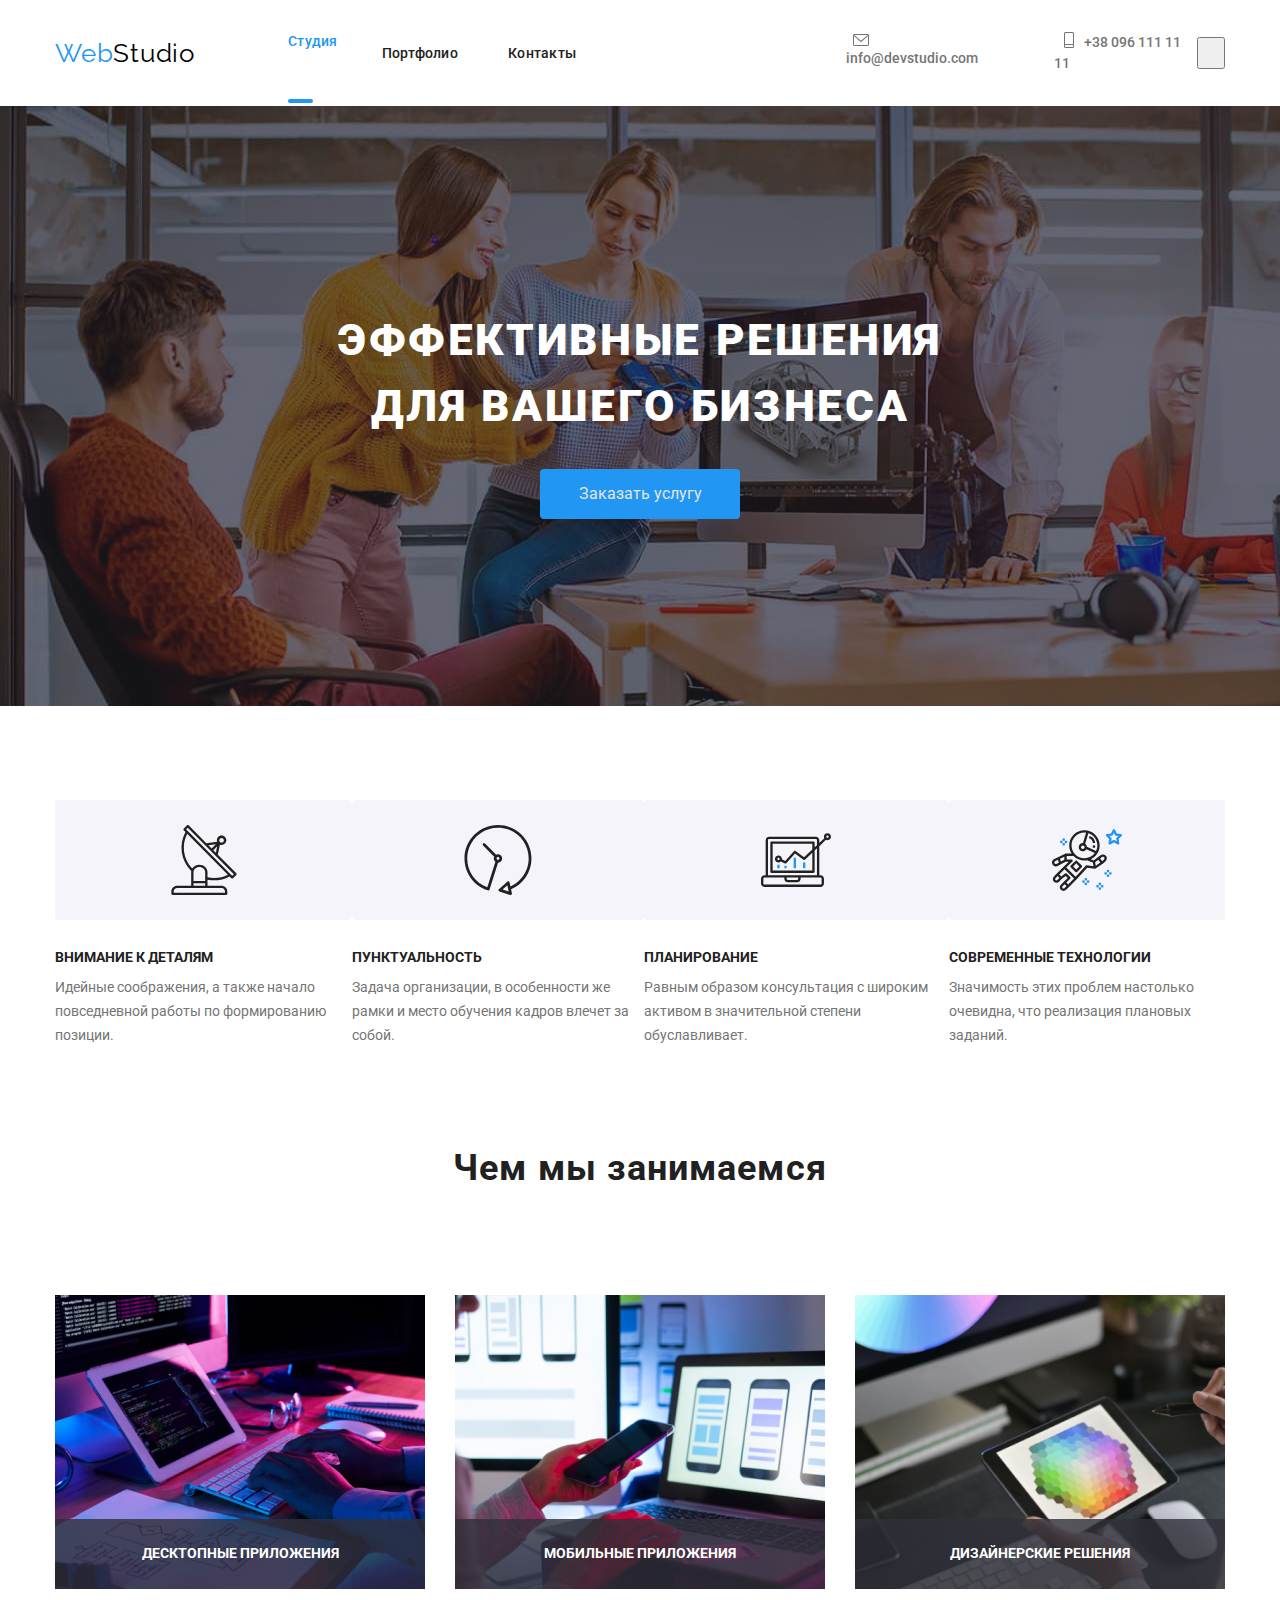
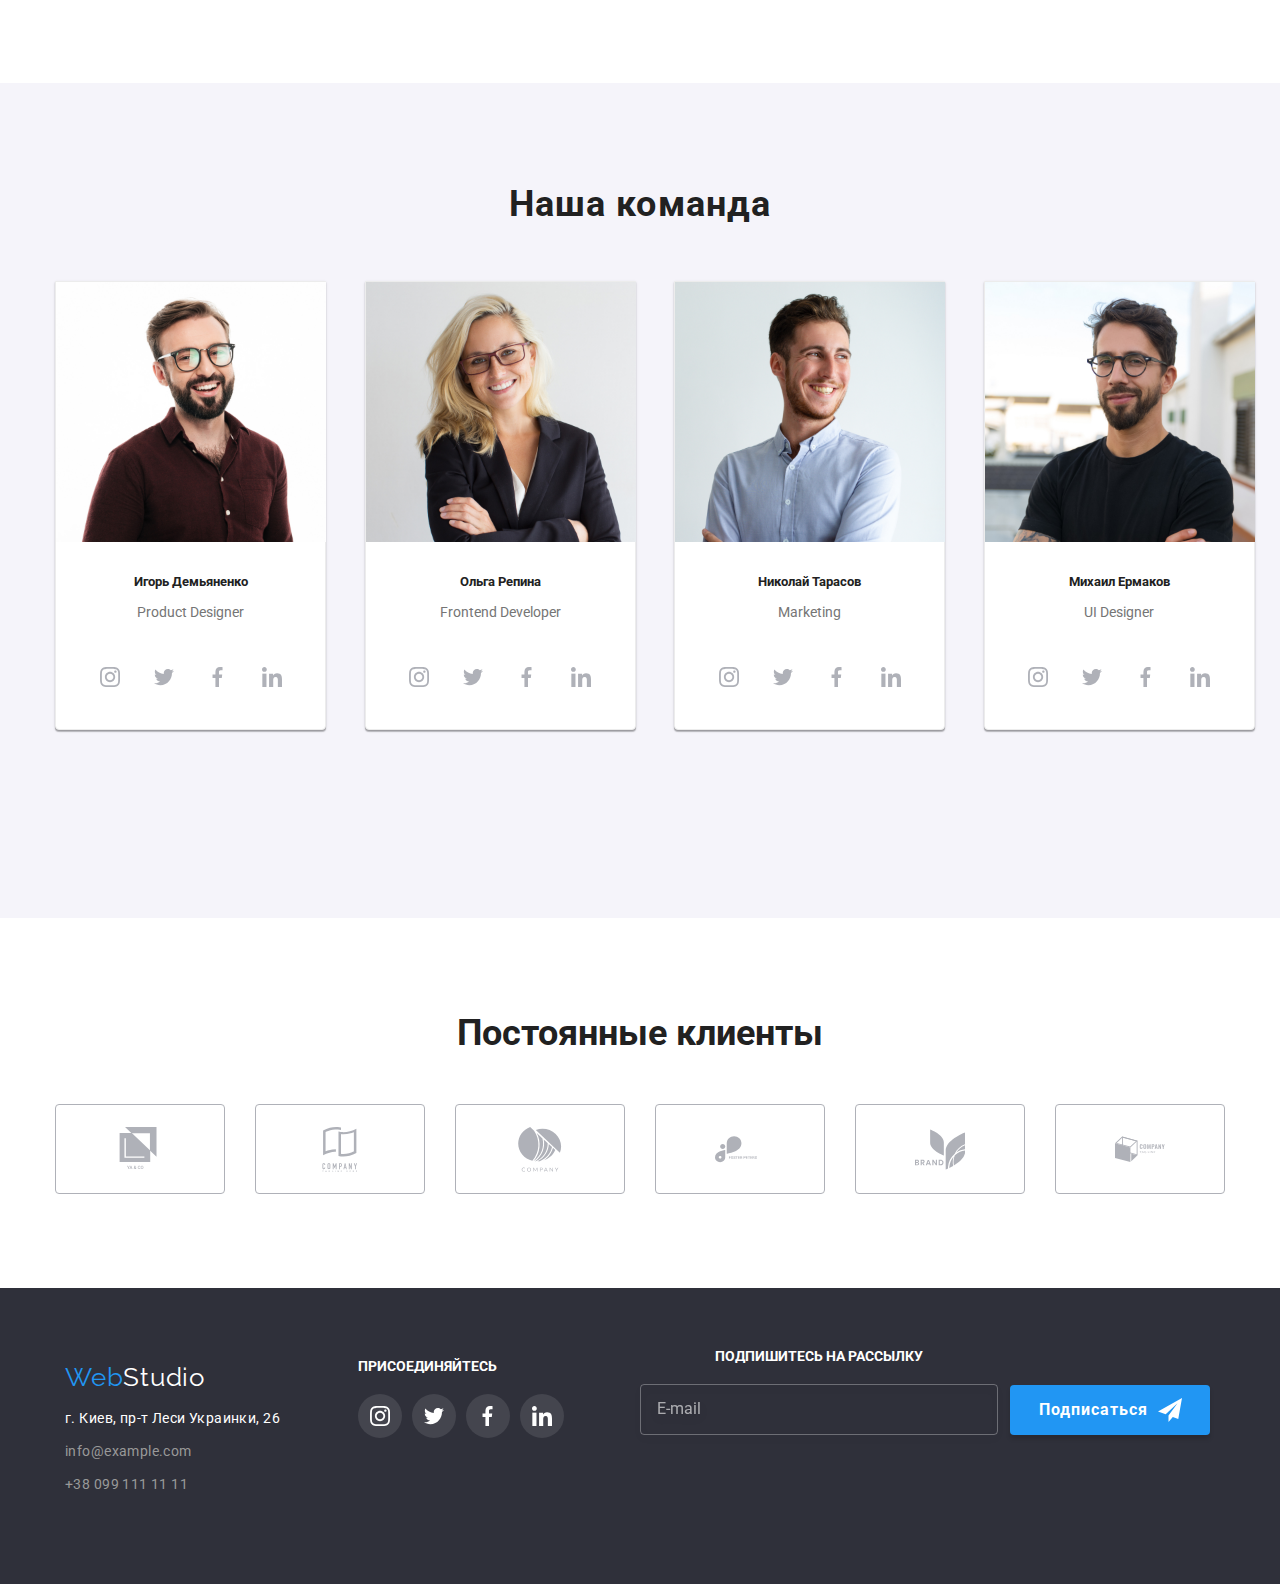
==== commit 5d858a3e: "Добалвяет правки в меню" ====
--- a/index.html
+++ b/index.html
@@ -27,24 +27,29 @@
         <li class="contacts-item"><a class="address-link" href="mailto:info@devstudio.com"><svg class="address-link-icon" width="16px"height="12px"><use href="./SVG/sprite.svg#icon-envelope"></use></svg><span class="a current" class="color-address">info@devstudio.com</span></a></li>
         <li class="contacts-item"><a class="address-link" href="tel:+380961111111"><svg class="address-link-icon" width="16px"height="10px"><use href="./SVG/sprite.svg#icon-tel"></use></svg><span class="a current" class="color-address">+38 096 111 11 11</span></a></li>
     </ul>
-    <button class="mobile-menu-btn" type="menu">X</button>
+    <button type="button" class="header__mobile-menu-button" data-menu-button>          <svg class="header__mobile-menu-icon" width="24px" height="24px">
+      <use class="header__mobile-menu-close" href="./SVG/sprite.svg#icon-tel-close"></use>
+      <use class="header__mobile-menu-open" href="./SVG/sprite.svg#icon-tel-menu"></use>
+    </svg>
+  </button>
+  <div class="header__mobile-menu" data-menu>
+    <div class="mobile-menu is--open">
+      <ul class="mobile-menu-list">
+        <li class="mobile-menu-item"><a class="mobile-link current  a current" href="./index.html"><span class="color-page">Cтудия</span></a></li>
+        <li class="mobile-menu-item"><a class="menu-decoration" href="./portfolio.html">Портфолио </a></li>
+        <li class="mobile-menu-item"><a href="#contacts" >Контакты</a></li>
+    </ul>
+    
+    <ul class="mobile-menu-list">
+    <li class="mobile-menu-contacts-item"><a class="address-link" href="mailto:info@devstudio.com"><svg class="mobile-address-link-icon" width="16px"height="12px"><use href="./SVG/sprite.svg#icon-envelope"></use></svg><span class="a current" class="color-address">info@devstudio.com</span></a></li>
+    <li class="mobile-menu-contacts-item"><a class="address-link" href="tel:+380961111111"><svg class="mobile-address-link-icon" width="16px"height="10px"><use href="./SVG/sprite.svg#icon-tel"></use></svg><span class="a current" class="color-address">+38 096 111 11 11</span></a></li>
+    </ul>
+    
     </nav>
   </div>
  <!---<script src="http://code.jquery.com/jquery-3.4.1.slim.min.js"></script>
   <script src="js/script.js"></script>-->
 </header>
-<div class="mobile-menu">
-  <ul class="mobile-menu-list">
-    <li class="mobile-menu-item"><a class="mobile-link current  a current" href="./index.html"><span class="color-page">Cтудия</span></a></li>
-    <li class="mobile-menu-item"><a class="menu-decoration" href="./portfolio.html">Портфолио </a></li>
-    <li class="mobile-menu-item"><a href="#contacts" >Контакты</a></li>
-</ul>
-
-<ul class="mobile-menu-list">
-<li class="mobile-menu-contacts-item"><a class="address-link" href="mailto:info@devstudio.com"><svg class="mobile-address-link-icon" width="16px"height="12px"><use href="./SVG/sprite.svg#icon-envelope"></use></svg><span class="a current" class="color-address">info@devstudio.com</span></a></li>
-<li class="mobile-menu-contacts-item"><a class="address-link" href="tel:+380961111111"><svg class="mobile-address-link-icon" width="16px"height="10px"><use href="./SVG/sprite.svg#icon-tel"></use></svg><span class="a current" class="color-address">+38 096 111 11 11</span></a></li>
-</ul>
-
 </div>
 <main>
 
--- a/css/main.min.css
+++ b/css/main.min.css
@@ -1,4 +1,4 @@
-.h1,h2,h3,h4,h5,h6{font-family:Roboto, sans-serif;color:#212121}.page{background-color:#fff;color:#757575;font-family:Roboto, sans-serif}.list{list-style:none;margin:0;padding:0}.link{color:inherit;text-decoration:none}ul{list-style:none}address{list-style:none}html{-webkit-box-sizing:border-box;box-sizing:border-box}*,*::before,*::after{-webkit-box-sizing:inherit;box-sizing:inherit}*{margin:0;padding:0}.container{width:1200px;margin:0 auto;padding-right:15px;padding-left:15px}@media screen and (max-width: 1199px){.container{width:100%}}.header-container{width:1200px;margin:0 auto;padding-top:auto;padding-bottom:auto;padding-right:15px;padding-left:15px}@media screen and (max-width: 1199px){.header-container{width:100%}}.h1,h2,h3,h4,h5,h6{font-family:Roboto, sans-serif;color:#212121}.page{background-color:#fff;color:#757575;font-family:Roboto, sans-serif}.list{list-style:none;margin:0;padding:0}.link{color:inherit;text-decoration:none}ul{list-style:none}address{list-style:none}html{-webkit-box-sizing:border-box;box-sizing:border-box}*,*::before,*::after{-webkit-box-sizing:inherit;box-sizing:inherit}*{margin:0;padding:0}.container{width:1200px;margin:0 auto;padding-right:15px;padding-left:15px}@media screen and (max-width: 1199px){.container{width:100%}}.header-container{width:1200px;margin:0 auto;padding-top:auto;padding-bottom:auto;padding-right:15px;padding-left:15px}@media screen and (max-width: 1199px){.header-container{width:100%}}.logo{color:#2196F3;font-family:Raleway, -apple-system, BlinkMacSystemFont, 'Segoe UI', Roboto, Oxygen, Ubuntu, Cantarell, 'Open Sans', 'Helvetica Neue', sans-serif;font-size:26px;line-height:1,19px;letter-spacing:0.03em;text-decoration:none;margin-right:88px;display:-webkit-inline-box;display:-ms-inline-flexbox;display:inline-flex}@media screen and (min-width: 1200px){.logo{margin-right:93px}}.logo-footer{color:white}@media screen and (max-width: 767px){.logo-footer{margin-bottom:20px}}.logo-blue-footer{color:#2196F3;font-family:Raleway, -apple-system, BlinkMacSystemFont, 'Segoe UI', Roboto, Oxygen, Ubuntu, Cantarell, 'Open Sans', 'Helvetica Neue', sans-serif;font-size:26px;line-height:1,19px;letter-spacing:0.03em;text-decoration:none;display:block}@media screen and (min-width: 768px){.logo-blue-footer{padding-left:0px;margin-right:93px}}.accent{color:black}.h1,h2,h3,h4,h5,h6{font-family:Roboto, sans-serif;color:#212121}.page{background-color:#fff;color:#757575;font-family:Roboto, sans-serif}.list{list-style:none;margin:0;padding:0}.link{color:inherit;text-decoration:none}ul{list-style:none}address{list-style:none}html{-webkit-box-sizing:border-box;box-sizing:border-box}*,*::before,*::after{-webkit-box-sizing:inherit;box-sizing:inherit}*{margin:0;padding:0}.container{width:1200px;margin:0 auto;padding-right:15px;padding-left:15px}@media screen and (max-width: 1199px){.container{width:100%}}.header-container{width:1200px;margin:0 auto;padding-top:auto;padding-bottom:auto;padding-right:15px;padding-left:15px}@media screen and (max-width: 1199px){.header-container{width:100%}}.site-nav-list{display:none;-webkit-box-align:center;-ms-flex-align:center;align-items:center}@media screen and (min-width: 768px){.site-nav-list{display:-webkit-inline-box;display:-ms-inline-flexbox;display:inline-flex}}.site-nav-list.a:hover,.site-nav-list.a:focus{color:#2196F3}.site-nav-list a{color:#212121;font-family:Roboto, sans-serif;font-style:normal;font-weight:500;font-size:14px;text-decoration:none;letter-spacing:0.02em;padding-right:50px}@media screen and (min-width: 1200px){.site-nav-list a{padding-right:50px}}.site-nav-list .a .current{color:#2196F3}.site-nav-list-address{display:none}@media screen and (min-width: 768px){.site-nav-list-address{display:block}}@media screen and (min-width: 1200px){.site-nav-list-address{display:-webkit-box;display:-ms-flexbox;display:flex;margin-left:170px}}.site-nav-list-address .contacts-item+.item{margin-left:50px}.contacts-item{display:-webkit-box;display:-ms-flexbox;display:flex}@media screen and (min-width: 768px){.contacts-item{margin-top:10px;margin-bottom:10px}}@media screen and (min-width: 1200px){.contacts-item{padding-left:50px;margin-top:32px;margin-bottom:32px}}.site-nav-list-address a{color:#757575;font-family:inherit;font-weight:500;font-size:14px;line-height:1,14px;text-decoration:none}.site-nav-list-address a:hover,.site-nav-list-address a:focus{color:#2196F3}.site-nav-list-address a.current{color:#2196F3}.site-nav .contacts-item:last-child{margin-right:0}.link.current{position:relative;color:#2196F3}.link.current::after{content:'';display:block;position:absolute;left:0;bottom:-30px;height:4px;width:50%;background-color:#2196F3;border-radius:2px}.link.currentSecond{position:relative;color:#2196F3}.link.currentSecond::after{content:'';display:block;position:absolute;left:0;bottom:-35px;height:4px;width:78px;background-color:#2196F3;border-radius:2px}.link:hover,.link:focus{color:#2196F3}.color-page{color:#2196F3}svg.address-link-icon{width:30px;height:16px;fill:#757575;-webkit-box-align:baseline;-ms-flex-align:baseline;align-items:baseline;padding-left:3px;padding-right:3px;float:left;overflow:hidden}.site-nav-list-address.address-link:focus .address-link-icon,.address-link:hover .address-link-icon{fill:#2196F3}li.contacts-item:focus,li.contacts-item:hover{fill:#2196F3}.menu-decoration a{text-decoration:none;color:#212121}.mobile-menu{position:absolute;left:0;right:0;background-color:#ffffff;-webkit-box-shadow:0px 4px 8px rgba(0,0,0,0.04),0px 2px 4px rgba(0,0,0,0.08),0px 1px 3px rgba(0,0,0,0.16);box-shadow:0px 4px 8px rgba(0,0,0,0.04),0px 2px 4px rgba(0,0,0,0.08),0px 1px 3px rgba(0,0,0,0.16);padding-top:60px;padding-bottom:60px;opacity:0;visibility:hidden;color:#212121;font-family:Roboto, sans-serif;font-style:normal;font-weight:500;font-size:18px;text-decoration:none;letter-spacing:0.02em;padding-right:50px}@media screen and (min-width: 768px){.mobile-menu{display:none}}.mobile-menu.is--open{opacity:1;visibility:visible}.mobile-menu-list{text-align:center}.mobile-menu-item{margin-bottom:40px}.mobile-menu-contacts-item:not(:last-child){margin-bottom:16px}.mobile-address-link-icon{width:30px;height:16px;fill:#757575;-webkit-box-align:baseline;-ms-flex-align:baseline;align-items:baseline;padding-left:3px;padding-right:3px;float:center;overflow:hidden}.site-nav-list{display:none;-webkit-box-align:center;-ms-flex-align:center;align-items:center}@media screen and (min-width: 768px){.site-nav-list{display:-webkit-inline-box;display:-ms-inline-flexbox;display:inline-flex}}.site-nav-list.a:hover,.site-nav-list.a:focus{color:#2196F3}.site-nav-list a{color:#212121;font-family:Roboto, sans-serif;font-style:normal;font-weight:500;font-size:14px;text-decoration:none;letter-spacing:0.02em;padding-right:50px}@media screen and (min-width: 1200px){.site-nav-list a{padding-right:50px}}.site-nav-list .a .current{color:#2196F3}.site-nav-list-address{display:none}@media screen and (min-width: 768px){.site-nav-list-address{display:block}}@media screen and (min-width: 1200px){.site-nav-list-address{display:-webkit-box;display:-ms-flexbox;display:flex;margin-left:170px}}.site-nav-list-address .contacts-item+.item{margin-left:50px}.contacts-item{display:-webkit-box;display:-ms-flexbox;display:flex}@media screen and (min-width: 768px){.contacts-item{margin-top:10px;margin-bottom:10px}}@media screen and (min-width: 1200px){.contacts-item{padding-left:50px;margin-top:32px;margin-bottom:32px}}.site-nav-list-address a{color:#757575;font-family:inherit;font-weight:500;font-size:14px;line-height:1,14px;text-decoration:none}.site-nav-list-address a:hover,.site-nav-list-address a:focus{color:#2196F3}.site-nav-list-address a.current{color:#2196F3}.site-nav .contacts-item:last-child{margin-right:0}.link.current{position:relative;color:#2196F3}.link.current::after{content:'';display:block;position:absolute;left:0;bottom:-30px;height:4px;width:50%;background-color:#2196F3;border-radius:2px}.link.currentSecond{position:relative;color:#2196F3}.link.currentSecond::after{content:'';display:block;position:absolute;left:0;bottom:-35px;height:4px;width:78px;background-color:#2196F3;border-radius:2px}.link:hover,.link:focus{color:#2196F3}.color-page{color:#2196F3}svg.address-link-icon{width:30px;height:16px;fill:#757575;-webkit-box-align:baseline;-ms-flex-align:baseline;align-items:baseline;padding-left:3px;padding-right:3px;float:left;overflow:hidden}.site-nav-list-address.address-link:focus .address-link-icon,.address-link:hover .address-link-icon{fill:#2196F3}li.contacts-item:focus,li.contacts-item:hover{fill:#2196F3}.menu-decoration a{text-decoration:none;color:#212121}.mobile-menu{position:absolute;left:0;right:0;background-color:#ffffff;-webkit-box-shadow:0px 4px 8px rgba(0,0,0,0.04),0px 2px 4px rgba(0,0,0,0.08),0px 1px 3px rgba(0,0,0,0.16);box-shadow:0px 4px 8px rgba(0,0,0,0.04),0px 2px 4px rgba(0,0,0,0.08),0px 1px 3px rgba(0,0,0,0.16);padding-top:60px;padding-bottom:60px;opacity:0;visibility:hidden;color:#212121;font-family:Roboto, sans-serif;font-style:normal;font-weight:500;font-size:18px;text-decoration:none;letter-spacing:0.02em;padding-right:50px}@media screen and (min-width: 768px){.mobile-menu{display:none}}.mobile-menu.is--open{opacity:1;visibility:visible}.mobile-menu-list{text-align:center}.mobile-menu-item{margin-bottom:40px}.mobile-menu-contacts-item:not(:last-child){margin-bottom:16px}.mobile-address-link-icon{width:30px;height:16px;fill:#757575;-webkit-box-align:baseline;-ms-flex-align:baseline;align-items:baseline;padding-left:3px;padding-right:3px;float:center;overflow:hidden}.main-nav{display:-webkit-inline-box;display:-ms-inline-flexbox;display:inline-flex;-webkit-box-align:center;-ms-flex-align:center;align-items:center}@media screen and (max-width: 767px){.main-nav{margin-bottom:16px;margin-top:16px;-webkit-box-pack:justify;-ms-flex-pack:justify;justify-content:space-between;-webkit-box-flex:1;-ms-flex-positive:1;flex-grow:1;width:100%}}@media screen and (max-width: 1199px){.main-nav{margin-bottom:26px;margin-top:26px}}.site-nav-list{display:none;-webkit-box-align:center;-ms-flex-align:center;align-items:center}@media screen and (min-width: 768px){.site-nav-list{display:-webkit-inline-box;display:-ms-inline-flexbox;display:inline-flex}}.site-nav-list.a:hover,.site-nav-list.a:focus{color:#2196F3}.site-nav-list a{color:#212121;font-family:Roboto, sans-serif;font-style:normal;font-weight:500;font-size:14px;text-decoration:none;letter-spacing:0.02em;padding-right:50px}@media screen and (min-width: 1200px){.site-nav-list a{padding-right:50px}}.site-nav-list .a .current{color:#2196F3}.site-nav-list-address{display:none}@media screen and (min-width: 768px){.site-nav-list-address{display:block}}@media screen and (min-width: 1200px){.site-nav-list-address{display:-webkit-box;display:-ms-flexbox;display:flex;margin-left:170px}}.site-nav-list-address .contacts-item+.item{margin-left:50px}.contacts-item{display:-webkit-box;display:-ms-flexbox;display:flex}@media screen and (min-width: 768px){.contacts-item{margin-top:10px;margin-bottom:10px}}@media screen and (min-width: 1200px){.contacts-item{padding-left:50px;margin-top:32px;margin-bottom:32px}}.site-nav-list-address a{color:#757575;font-family:inherit;font-weight:500;font-size:14px;line-height:1,14px;text-decoration:none}.site-nav-list-address a:hover,.site-nav-list-address a:focus{color:#2196F3}.site-nav-list-address a.current{color:#2196F3}.site-nav .contacts-item:last-child{margin-right:0}.link.current{position:relative;color:#2196F3}.link.current::after{content:'';display:block;position:absolute;left:0;bottom:-30px;height:4px;width:50%;background-color:#2196F3;border-radius:2px}.link.currentSecond{position:relative;color:#2196F3}.link.currentSecond::after{content:'';display:block;position:absolute;left:0;bottom:-35px;height:4px;width:78px;background-color:#2196F3;border-radius:2px}.link:hover,.link:focus{color:#2196F3}.color-page{color:#2196F3}svg.address-link-icon{width:30px;height:16px;fill:#757575;-webkit-box-align:baseline;-ms-flex-align:baseline;align-items:baseline;padding-left:3px;padding-right:3px;float:left;overflow:hidden}.site-nav-list-address.address-link:focus .address-link-icon,.address-link:hover .address-link-icon{fill:#2196F3}li.contacts-item:focus,li.contacts-item:hover{fill:#2196F3}.menu-decoration a{text-decoration:none;color:#212121}.mobile-menu{position:absolute;left:0;right:0;background-color:#ffffff;-webkit-box-shadow:0px 4px 8px rgba(0,0,0,0.04),0px 2px 4px rgba(0,0,0,0.08),0px 1px 3px rgba(0,0,0,0.16);box-shadow:0px 4px 8px rgba(0,0,0,0.04),0px 2px 4px rgba(0,0,0,0.08),0px 1px 3px rgba(0,0,0,0.16);padding-top:60px;padding-bottom:60px;opacity:0;visibility:hidden;color:#212121;font-family:Roboto, sans-serif;font-style:normal;font-weight:500;font-size:18px;text-decoration:none;letter-spacing:0.02em;padding-right:50px}@media screen and (min-width: 768px){.mobile-menu{display:none}}.mobile-menu.is--open{opacity:1;visibility:visible}.mobile-menu-list{text-align:center}.mobile-menu-item{margin-bottom:40px}.mobile-menu-contacts-item:not(:last-child){margin-bottom:16px}.mobile-address-link-icon{width:30px;height:16px;fill:#757575;-webkit-box-align:baseline;-ms-flex-align:baseline;align-items:baseline;padding-left:3px;padding-right:3px;float:center;overflow:hidden}.section-title{color:#212121;font-weight:700;font-size:36px;line-height:1,7px;letter-spacing:0.03em;padding-bottom:50px}.section-details{width:100%;margin:0 auto;padding-right:15px;padding-left:15px;padding-top:94px}@media screen and (min-width: 768px){.section-details{display:-webkit-box;display:-ms-flexbox;display:flex;padding-bottom:94px}}.heading{margin:0;font-size:14px;text-align:left}@media screen and (max-width: 767px){.heading{text-align:center}}@media screen and (min-width: 768px){.heading{display:-webkit-box;display:-ms-flexbox;display:flex}}.main-paragraph-h2{font-weight:400;font-size:14px;line-height:1,7px;margin-top:4px;-ms-flex-wrap:wrap;flex-wrap:wrap;width:100%;text-align:left}@media screen and (max-width: 767px){.main-paragraph-h2{padding-bottom:30px}}@media screen and (min-width: 768px){.main-paragraph-h2{margin-right:20px}}@media screen and (max-width: 767px){.features.container{padding-right:0;padding-left:0}}@media screen and (min-width: 768px){.features .section-details{display:-webkit-box;display:-ms-flexbox;display:flex;padding:94px 0px}}@media screen and (min-width: 768px){.section-details .items{width:calc((100% - 90px) / 2)}}@media screen and (min-width: 1200px){.section-details .items .section-details .items{width:calc((100% - 90px) / 4)}}@media screen and (min-width: 768px){.section-details .items:not(:last-child){margin-right:30px}}.section-details .items::before{display:block;content:'';height:120px;background-color:#f5f4fa;background-repeat:no-repeat;background-position:center;border-radius:4px}.section-details .items:nth-child(1)::before{background-image:url(../images/images-hm4/antena.svg)}.section-details .items:nth-child(2)::before{background-image:url(../images/images-hm4/clock.svg)}.section-details .items:nth-child(3)::before{background-image:url(../images/images-hm4/diagramm.svg)}.section-details .items:nth-child(4)::before{background-image:url(../images/images-hm4/astronaut.svg)}.features .heading{margin-top:30px;margin-bottom:0px;color:#212121;font-family:Roboto;font-weight:700;font-size:14px;line-height:1.14;text-transform:uppercase}.features .main-paragraph-h2{margin-top:10px;margin-bottom:0;color:#757575;font-family:Roboto;font-weight:400;font-size:14px;line-height:1.7}.hero-name{color:#FFFFFF}.hero-title{color:#212121;font-style:400;font-weight:900;font-size:44px;line-height:1,36px;text-align:center;padding-bottom:30px;letter-spacing:0.06em}@media screen and (max-width: 1199px){.hero-title{font-size:26px;letter-spacing:0.06em}}.center{text-align:center;border:1px solid #0000}.main-container{margin:0 auto;padding-right:15px;padding-left:15px;padding-top:200px;padding-bottom:280px;background-color:#2f303a;text-align:center;background-repeat:no-repeat;background-size:cover}@media screen and (max-width: 767px){.main-container{background-image:-webkit-gradient(linear, left top, right top, from(rgba(47,48,58,0.4)), to(rgba(47,48,58,0.4))),url("../images/images-hm4/mobile-header.jpg");background-image:linear-gradient(to right, rgba(47,48,58,0.4), rgba(47,48,58,0.4)),url("../images/images-hm4/mobile-header.jpg");background-size:cover;height:400px;width:480px}}@media screen and (min-width: 768px){.main-container{background-image:-webkit-gradient(linear, left top, right top, from(rgba(47,48,58,0.4)), to(rgba(47,48,58,0.4))),url("../images/images-hm4/tablet-header.jpg");background-image:linear-gradient(to right, rgba(47,48,58,0.4), rgba(47,48,58,0.4)),url("../images/images-hm4/tablet-header.jpg");background-size:cover;width:768px;height:400px}}@media screen and (min-width: 1200px){.main-container{background-image:-webkit-gradient(linear, left top, right top, from(rgba(47,48,58,0.4)), to(rgba(47,48,58,0.4))),url("../images/images-hm4/Img2optim.jpg");background-image:linear-gradient(to right, rgba(47,48,58,0.4), rgba(47,48,58,0.4)),url("../images/images-hm4/Img2optim.jpg");padding-top:200px;padding-bottom:280px;width:100%;background-size:cover;height:600px}}@media screen and (max-width: 1199px){.main-container.center{padding-top:118px}}.hero-name{color:#FFFFFF}.hero-title{color:#212121;font-style:400;font-weight:900;font-size:44px;line-height:1,36px;text-align:center;padding-bottom:30px;letter-spacing:0.06em}@media screen and (max-width: 1199px){.hero-title{font-size:26px;letter-spacing:0.06em}}.center{text-align:center;border:1px solid #0000}.main-container{margin:0 auto;padding-right:15px;padding-left:15px;padding-top:200px;padding-bottom:280px;background-color:#2f303a;text-align:center;background-repeat:no-repeat;background-size:cover}@media screen and (max-width: 767px){.main-container{background-image:-webkit-gradient(linear, left top, right top, from(rgba(47,48,58,0.4)), to(rgba(47,48,58,0.4))),url("../images/images-hm4/mobile-header.jpg");background-image:linear-gradient(to right, rgba(47,48,58,0.4), rgba(47,48,58,0.4)),url("../images/images-hm4/mobile-header.jpg");background-size:cover;height:400px;width:480px}}@media screen and (min-width: 768px){.main-container{background-image:-webkit-gradient(linear, left top, right top, from(rgba(47,48,58,0.4)), to(rgba(47,48,58,0.4))),url("../images/images-hm4/tablet-header.jpg");background-image:linear-gradient(to right, rgba(47,48,58,0.4), rgba(47,48,58,0.4)),url("../images/images-hm4/tablet-header.jpg");background-size:cover;width:768px;height:400px}}@media screen and (min-width: 1200px){.main-container{background-image:-webkit-gradient(linear, left top, right top, from(rgba(47,48,58,0.4)), to(rgba(47,48,58,0.4))),url("../images/images-hm4/Img2optim.jpg");background-image:linear-gradient(to right, rgba(47,48,58,0.4), rgba(47,48,58,0.4)),url("../images/images-hm4/Img2optim.jpg");padding-top:200px;padding-bottom:280px;width:100%;background-size:cover;height:600px}}@media screen and (max-width: 1199px){.main-container.center{padding-top:118px}}.button-primary{background-color:#2196F3;color:#E5E5E5;border-color:transparent;display:inline-block;min-width:200px;border-radius:4px;padding:10px 32px;text-align:center;height:50px}.button{color:#2196F3;font-family:inherit;background-color:#E5E5E5;font-size:16px;line-height:1,8px;font-weight:700;text-decoration:none;padding:12px 24px;display:inline-block;border:1px solid black}.filter .link-filter{padding:6px 22px;font-family:Roboto;font-weight:500;font-size:16px;line-height:1.6;text-align:center;color:#212121;background:#f5f4fa;border-radius:4px;border:0}.filter .link-filter:hover,.link-filter:focus{background:#2196F3;color:#ffffff;-webkit-box-shadow:0px 3px 1px rgba(0,0,0,0.1),0px 1px 2px rgba(0,0,0,0.08),0px 2px 2px rgba(0,0,0,0.12);box-shadow:0px 3px 1px rgba(0,0,0,0.1),0px 1px 2px rgba(0,0,0,0.08),0px 2px 2px rgba(0,0,0,0.12)}.footer-form-container button{margin-left:12px;padding-top:10px;padding-right:28px;padding-bottom:10px;padding-left:29px;-webkit-box-align:center;-ms-flex-align:center;align-items:center;font-weight:700;font-size:16px;line-height:1.875;letter-spacing:0.06em;color:#ffffff;background-color:#2196F3;border:0;-webkit-box-shadow:0px 4px 4px rgba(0,0,0,0.15);box-shadow:0px 4px 4px rgba(0,0,0,0.15);border-radius:4px}@media screen and (min-width: 768px){.footer-form-container button{display:-webkit-box;display:-ms-flexbox;display:flex}}.mobile-menu-btn{display:none;width:35px;height:35px}@media screen and (max-width: 767px){.mobile-menu-btn{display:block}}.menu-link::after{content:"";display:block;width:50%;height:4px;background-color:#2196F3;border-radius:2px}.mobile-link::after{content:"";display:block;width:10%;height:4px;background-color:#2196F3;border-radius:2px;margin-top:8px;text-align:center}.line-container{margin-left:auto;margin-right:auto;outline:1px solid #ECECEC}.line-container{margin-left:auto;margin-right:auto;width:1600px;outline:1px solid #ECECEC}@media screen and (max-width: 767px){.portfolio .filter{text-align:left}}@media screen and (min-width: 768px){.portfolio .filter{display:-webkit-box;display:-ms-flexbox;display:flex;-webkit-box-pack:center;-ms-flex-pack:center;justify-content:center}}@media screen and (min-width: 768px){.portfolio .filter-items:not(:last-child){margin-right:8px}}.portfolio .filter-items{display:inline}.container.portfolio-padding{padding-top:100px;padding-bottom:50px;text-align:center}@media screen and (max-width: 767px){.container.portfolio-padding{padding-top:60px;padding-bottom:40px}}@media screen and (max-width: 767px){.link-filter{margin-bottom:15px}}.container.portfolio-padding-img{padding-bottom:94px}.portfolio .content{display:block}@media screen and (min-width: 768px){.portfolio .content{display:-webkit-box;display:-ms-flexbox;display:flex;-ms-flex-wrap:wrap;flex-wrap:wrap}}@media screen and (max-width: 767px){.content-items{margin-bottom:30px}}@media screen and (min-width: 768px){.portfolio .content-items{width:calc((100% - 60px) / 3);border:1px solid #eeeeee}}@media screen and (min-width: 768px){.portfolio .content-items:not(:nth-child(3n)){margin-right:30px}}@media screen and (min-width: 768px){.portfolio .content-items:not(:nth-child(-n+3)){margin-top:30px}}@media screen and (max-width: 767px){.portfolio .content-items:last-child{padding-bottom:30px}}li.content-items:hover,.content-items:focus{-webkit-box-shadow:0px 1px 1px rgba(0,0,0,0.12),0px 4px 4px rgba(0,0,0,0.06),1px 4px 6px rgba(0,0,0,0.16);box-shadow:0px 1px 1px rgba(0,0,0,0.12),0px 4px 4px rgba(0,0,0,0.06),1px 4px 6px rgba(0,0,0,0.16)}.content .title{margin-top:20px;padding-left:24px;color:#212121;font-family:Roboto;font-weight:700;font-size:18px;line-height:2;letter-spacing:0.06em}.content .type{margin-top:4px;padding-left:24px;color:#757575;font-family:Roboto;font-weight:400;font-size:16px;line-height:1.8;padding-bottom:20px}.content-overlay{position:relative;display:-webkit-box;display:-ms-flexbox;display:flex;-webkit-box-align:center;-ms-flex-align:center;align-items:center;overflow:hidden}.content-overlay::before{content:"";position:absolute;width:100%;height:100%;background:rgba(33,150,243,0.9);opacity:0;-webkit-transition-property:opacity, -webkit-transform;transition-property:opacity, -webkit-transform;transition-property:opacity, transform;transition-property:opacity, transform, -webkit-transform;-webkit-transition-duration:250ms;transition-duration:250ms;-webkit-transition-timing-function:cubic-bezier(0.4, 0, 0.2, 1);transition-timing-function:cubic-bezier(0.4, 0, 0.2, 1);-webkit-transform:translateY(100%);transform:translateY(100%)}.content .img-item:hover .content-overlay::before,.content .img-item:focus .content-overlay::before{opacity:1;-webkit-transform:translateY(0);transform:translateY(0)}.content-overlay>.description{position:absolute;margin-top:0;margin-bottom:0;padding-right:24px;padding-left:24px;font-size:18px;line-height:1.555;color:#ffffff;opacity:0;-webkit-transition-property:opacity, -webkit-transform;transition-property:opacity, -webkit-transform;transition-property:opacity, transform;transition-property:opacity, transform, -webkit-transform;-webkit-transition-duration:250ms;transition-duration:250ms;-webkit-transition-timing-function:cubic-bezier(0.4, 0, 0.2, 1);transition-timing-function:cubic-bezier(0.4, 0, 0.2, 1);-webkit-transform:translateY(100%);transform:translateY(100%)}.content .img-item:hover .description,.content .img-item:focus .description{opacity:1;-webkit-transform:translateY(0);transform:translateY(0)}.portfolio-meta .color-type{color:#757575;font-family:Roboto;font-weight:400;font-size:16px;line-height:1.8;padding-bottom:20px;margin-top:4px;padding-left:4px}.img-item{text-decoration:none}.portfolio-title{margin-top:6px;padding-left:4px;color:#212121;font-family:Roboto;font-weight:700;font-size:18px;line-height:2;letter-spacing:0.06em}.portfolio-meta{padding:20px 24px;border-right:1px solid #eeeeee;border-bottom:1px solid #eeeeee;border-left:1px solid #eeeeee;border-top:none;-webkit-box-sizing:border-box;box-sizing:border-box}@media screen and (max-width: 767px){.portfolio-meta{width:88%}}.portfolio-actions:focus,.portfolio-actions:hover{opacity:1;-webkit-transform:translateY(0);transform:translateY(0);color:white;position:relative}.button-primary{background-color:#2196F3;color:#E5E5E5;border-color:transparent;display:inline-block;min-width:200px;border-radius:4px;padding:10px 32px;text-align:center;height:50px}.button{color:#2196F3;font-family:inherit;background-color:#E5E5E5;font-size:16px;line-height:1,8px;font-weight:700;text-decoration:none;padding:12px 24px;display:inline-block;border:1px solid black}.filter .link-filter{padding:6px 22px;font-family:Roboto;font-weight:500;font-size:16px;line-height:1.6;text-align:center;color:#212121;background:#f5f4fa;border-radius:4px;border:0}.filter .link-filter:hover,.link-filter:focus{background:#2196F3;color:#ffffff;-webkit-box-shadow:0px 3px 1px rgba(0,0,0,0.1),0px 1px 2px rgba(0,0,0,0.08),0px 2px 2px rgba(0,0,0,0.12);box-shadow:0px 3px 1px rgba(0,0,0,0.1),0px 1px 2px rgba(0,0,0,0.08),0px 2px 2px rgba(0,0,0,0.12)}.footer-form-container button{margin-left:12px;padding-top:10px;padding-right:28px;padding-bottom:10px;padding-left:29px;-webkit-box-align:center;-ms-flex-align:center;align-items:center;font-weight:700;font-size:16px;line-height:1.875;letter-spacing:0.06em;color:#ffffff;background-color:#2196F3;border:0;-webkit-box-shadow:0px 4px 4px rgba(0,0,0,0.15);box-shadow:0px 4px 4px rgba(0,0,0,0.15);border-radius:4px}@media screen and (min-width: 768px){.footer-form-container button{display:-webkit-box;display:-ms-flexbox;display:flex}}.mobile-menu-btn{display:none;width:35px;height:35px}@media screen and (max-width: 767px){.mobile-menu-btn{display:block}}.container.portfolio-padding-img{padding-bottom:94px}.portfolio .content{display:block}@media screen and (min-width: 768px){.portfolio .content{display:-webkit-box;display:-ms-flexbox;display:flex;-ms-flex-wrap:wrap;flex-wrap:wrap}}@media screen and (max-width: 767px){.content-items{margin-bottom:30px}}@media screen and (min-width: 768px){.portfolio .content-items{width:calc((100% - 60px) / 3);border:1px solid #eeeeee}}@media screen and (min-width: 768px){.portfolio .content-items:not(:nth-child(3n)){margin-right:30px}}@media screen and (min-width: 768px){.portfolio .content-items:not(:nth-child(-n+3)){margin-top:30px}}@media screen and (max-width: 767px){.portfolio .content-items:last-child{padding-bottom:30px}}li.content-items:hover,.content-items:focus{-webkit-box-shadow:0px 1px 1px rgba(0,0,0,0.12),0px 4px 4px rgba(0,0,0,0.06),1px 4px 6px rgba(0,0,0,0.16);box-shadow:0px 1px 1px rgba(0,0,0,0.12),0px 4px 4px rgba(0,0,0,0.06),1px 4px 6px rgba(0,0,0,0.16)}.content .title{margin-top:20px;padding-left:24px;color:#212121;font-family:Roboto;font-weight:700;font-size:18px;line-height:2;letter-spacing:0.06em}.content .type{margin-top:4px;padding-left:24px;color:#757575;font-family:Roboto;font-weight:400;font-size:16px;line-height:1.8;padding-bottom:20px}.content-overlay{position:relative;display:-webkit-box;display:-ms-flexbox;display:flex;-webkit-box-align:center;-ms-flex-align:center;align-items:center;overflow:hidden}.content-overlay::before{content:"";position:absolute;width:100%;height:100%;background:rgba(33,150,243,0.9);opacity:0;-webkit-transition-property:opacity, -webkit-transform;transition-property:opacity, -webkit-transform;transition-property:opacity, transform;transition-property:opacity, transform, -webkit-transform;-webkit-transition-duration:250ms;transition-duration:250ms;-webkit-transition-timing-function:cubic-bezier(0.4, 0, 0.2, 1);transition-timing-function:cubic-bezier(0.4, 0, 0.2, 1);-webkit-transform:translateY(100%);transform:translateY(100%)}.content .img-item:hover .content-overlay::before,.content .img-item:focus .content-overlay::before{opacity:1;-webkit-transform:translateY(0);transform:translateY(0)}.content-overlay>.description{position:absolute;margin-top:0;margin-bottom:0;padding-right:24px;padding-left:24px;font-size:18px;line-height:1.555;color:#ffffff;opacity:0;-webkit-transition-property:opacity, -webkit-transform;transition-property:opacity, -webkit-transform;transition-property:opacity, transform;transition-property:opacity, transform, -webkit-transform;-webkit-transition-duration:250ms;transition-duration:250ms;-webkit-transition-timing-function:cubic-bezier(0.4, 0, 0.2, 1);transition-timing-function:cubic-bezier(0.4, 0, 0.2, 1);-webkit-transform:translateY(100%);transform:translateY(100%)}.content .img-item:hover .description,.content .img-item:focus .description{opacity:1;-webkit-transform:translateY(0);transform:translateY(0)}.portfolio-meta .color-type{color:#757575;font-family:Roboto;font-weight:400;font-size:16px;line-height:1.8;padding-bottom:20px;margin-top:4px;padding-left:4px}.img-item{text-decoration:none}.portfolio-title{margin-top:6px;padding-left:4px;color:#212121;font-family:Roboto;font-weight:700;font-size:18px;line-height:2;letter-spacing:0.06em}.portfolio-meta{padding:20px 24px;border-right:1px solid #eeeeee;border-bottom:1px solid #eeeeee;border-left:1px solid #eeeeee;border-top:none;-webkit-box-sizing:border-box;box-sizing:border-box}@media screen and (max-width: 767px){.portfolio-meta{width:88%}}.portfolio-actions:focus,.portfolio-actions:hover{opacity:1;-webkit-transform:translateY(0);transform:translateY(0);color:white;position:relative}.footer-background{background-color:#2F303A;font-style:normal;font-weight:normal;font-size:14px;line-height:24px;font-family:Roboto;letter-spacing:0.02em}.text-decoration{text-decoration:none;font-family:Roboto;font-style:normal;font-weight:normal;font-size:14px;line-height:24px;letter-spacing:0.03em;height:21px}@media screen and (max-width: 767px){.footer-site-nav-list{-webkit-box-align:center;-ms-flex-align:center;align-items:center;font-family:Roboto;font-style:normal;font-weight:normal;font-size:14px;line-height:24px;letter-spacing:0.03em;height:21px;text-decoration:none;float:center}}@media screen and (min-width: 1200px){.footer-site-nav-list{display:-webkit-inline-box;display:-ms-inline-flexbox;display:inline-flex;-webkit-box-align:center;-ms-flex-align:center;align-items:center}}.footer-text-color{color:#FFFFFF;display:block;text-decoration:none}@media screen and (max-width: 767px){.column{width:100%;text-align:center;padding:10px;padding-bottom:60px}}@media screen and (min-width: 1200px){.column{float:left;width:25%;padding:10px}}.row:after{content:"";display:table;clear:both}.footer-text-color-address{color:#999}.background-lengthening{background-color:#2F303A}.background-lengthening-footer{background-color:#2F303A;width:100%;padding-bottom:60px;padding-top:60px;width:100%}@media screen and (min-width: 768px){.background-lengthening-footer{display:-webkit-box;display:-ms-flexbox;display:flex;margin:0 auto}}.text-footer{padding-bottom:9px}@media screen and (max-width: 767px){.text-footer{text-align:center;display:block;padding-bottom:9px}}.footer-nav-list{font-family:Roboto, sans-serif;font-style:normal;font-weight:400;font-size:14px;text-decoration:none}.footer-nav-list-address a{color:#757575;font-family:inherit;font-weight:400;font-size:14px;line-height:1,5px;text-decoration:none}.footer .address{margin-top:20px;font-style:normal}.footer .map{color:#ffffff;font-family:Roboto;font-weight:400;font-size:14px;line-height:1.7;text-decoration:none}.footer .link{display:block;margin-top:9px;text-align:center;color:rgba(255,255,255,0.6);font-family:Roboto;font-weight:400;font-size:14px;line-height:1.7}.container.footer-padding{display:block;padding-top:60px;padding-bottom:60px;padding-right:0}.footer{background-color:var(--heder-footer-bg)}.footer .logo{display:inline-block;font-family:Raleway;font-weight:700;font-size:26px;line-height:1.2;color:#2196F3;text-decoration:none}.footer .logo-text{color:#ffffff}.footer .address{margin-top:20px;font-style:normal}.footer .map{color:#ffffff;font-family:Roboto;font-weight:400;font-size:14px;line-height:1.7;text-decoration:none}.footer .link{margin-top:9px;color:rgba(255,255,255,0.6);font-family:Roboto;font-weight:400;font-size:14px;line-height:1.7;text-decoration:none}.footer-join{display:block;margin-left:215px}.footer-join-title{margin-top:10;margin-bottom:0;font-weight:700;font-size:14px;line-height:1.142;text-transform:uppercase;color:#ffffff;margin-right:10px}.container.footer-padding{margin-right:70px}.footer-networks{display:-webkit-box;display:-ms-flexbox;display:flex;margin-top:20px;padding-top:0px}@media screen and (max-width: 767px){.footer-networks{-webkit-box-pack:center;-ms-flex-pack:center;justify-content:center}}@media screen and (min-width: 768px){.footer-networks{padding-right:100px}}@media screen and (max-width: 767px){.footer-form{text-align:center}}@media screen and (min-width: 768px){.footer-form{display:-webkit-box;display:-ms-flexbox;display:flex;-webkit-box-align:end;-ms-flex-align:end;align-items:flex-end}}@media screen and (max-width: 767px){.footer-mai-input{margin-bottom:20px}}@media screen and (min-width: 768px){.footer-mai-input{display:-webkit-box;display:-ms-flexbox;display:flex;-webkit-box-orient:vertical;-webkit-box-direction:normal;-ms-flex-direction:column;flex-direction:column}}.footer-mai-input .helper::-webkit-input-placeholder{color:rgba(255,255,255,0.6)}.footer-mai-input .helper:-ms-input-placeholder{color:rgba(255,255,255,0.6)}.footer-mai-input .helper::-ms-input-placeholder{color:rgba(255,255,255,0.6)}.footer-mai-input .helper::placeholder{color:rgba(255,255,255,0.6)}.footer-mai-input label{font-weight:700;font-size:14px;line-height:1.142;text-transform:uppercase;color:#ffffff}.footer-mai-input input{margin-top:20px;padding-top:15px;padding-right:16px;padding-bottom:15px;padding-left:16px;width:358px;color:white;border:1px solid rgba(255,255,255,0.3);-webkit-filter:drop-shadow(0px 4px 4px rgba(0,0,0,0.15));filter:drop-shadow(0px 4px 4px rgba(0,0,0,0.15));border-radius:4px;background-color:transparent}.footer-form-container{float:left}@media screen and (min-width: 768px){.footer-form-container{text-align:center}}div.background-lengthening-footer{margin:0px auto}@media screen and (max-width: 767px){div.background-lengthening-footer{width:100%}}.footer-form-icon{margin-left:10px;fill:#FFFFFF}.h1,h2,h3,h4,h5,h6{font-family:Roboto, sans-serif;color:#212121}.page{background-color:#fff;color:#757575;font-family:Roboto, sans-serif}.list{list-style:none;margin:0;padding:0}.link{color:inherit;text-decoration:none}ul{list-style:none}address{list-style:none}html{-webkit-box-sizing:border-box;box-sizing:border-box}*,*::before,*::after{-webkit-box-sizing:inherit;box-sizing:inherit}*{margin:0;padding:0}.container{width:1200px;margin:0 auto;padding-right:15px;padding-left:15px}@media screen and (max-width: 1199px){.container{width:100%}}.header-container{width:1200px;margin:0 auto;padding-top:auto;padding-bottom:auto;padding-right:15px;padding-left:15px}@media screen and (max-width: 1199px){.header-container{width:100%}}.footer-background{background-color:#2F303A;font-style:normal;font-weight:normal;font-size:14px;line-height:24px;font-family:Roboto;letter-spacing:0.02em}.text-decoration{text-decoration:none;font-family:Roboto;font-style:normal;font-weight:normal;font-size:14px;line-height:24px;letter-spacing:0.03em;height:21px}@media screen and (max-width: 767px){.footer-site-nav-list{-webkit-box-align:center;-ms-flex-align:center;align-items:center;font-family:Roboto;font-style:normal;font-weight:normal;font-size:14px;line-height:24px;letter-spacing:0.03em;height:21px;text-decoration:none;float:center}}@media screen and (min-width: 1200px){.footer-site-nav-list{display:-webkit-inline-box;display:-ms-inline-flexbox;display:inline-flex;-webkit-box-align:center;-ms-flex-align:center;align-items:center}}.footer-text-color{color:#FFFFFF;display:block;text-decoration:none}@media screen and (max-width: 767px){.column{width:100%;text-align:center;padding:10px;padding-bottom:60px}}@media screen and (min-width: 1200px){.column{float:left;width:25%;padding:10px}}.row:after{content:"";display:table;clear:both}.footer-text-color-address{color:#999}.background-lengthening{background-color:#2F303A}.background-lengthening-footer{background-color:#2F303A;width:100%;padding-bottom:60px;padding-top:60px;width:100%}@media screen and (min-width: 768px){.background-lengthening-footer{display:-webkit-box;display:-ms-flexbox;display:flex;margin:0 auto}}.text-footer{padding-bottom:9px}@media screen and (max-width: 767px){.text-footer{text-align:center;display:block;padding-bottom:9px}}.footer-nav-list{font-family:Roboto, sans-serif;font-style:normal;font-weight:400;font-size:14px;text-decoration:none}.footer-nav-list-address a{color:#757575;font-family:inherit;font-weight:400;font-size:14px;line-height:1,5px;text-decoration:none}.footer .address{margin-top:20px;font-style:normal}.footer .map{color:#ffffff;font-family:Roboto;font-weight:400;font-size:14px;line-height:1.7;text-decoration:none}.footer .link{display:block;margin-top:9px;text-align:center;color:rgba(255,255,255,0.6);font-family:Roboto;font-weight:400;font-size:14px;line-height:1.7}.container.footer-padding{display:block;padding-top:60px;padding-bottom:60px;padding-right:0}.footer{background-color:var(--heder-footer-bg)}.footer .logo{display:inline-block;font-family:Raleway;font-weight:700;font-size:26px;line-height:1.2;color:#2196F3;text-decoration:none}.footer .logo-text{color:#ffffff}.footer .address{margin-top:20px;font-style:normal}.footer .map{color:#ffffff;font-family:Roboto;font-weight:400;font-size:14px;line-height:1.7;text-decoration:none}.footer .link{margin-top:9px;color:rgba(255,255,255,0.6);font-family:Roboto;font-weight:400;font-size:14px;line-height:1.7;text-decoration:none}.footer-join{display:block;margin-left:215px}.footer-join-title{margin-top:10;margin-bottom:0;font-weight:700;font-size:14px;line-height:1.142;text-transform:uppercase;color:#ffffff;margin-right:10px}.container.footer-padding{margin-right:70px}.footer-networks{display:-webkit-box;display:-ms-flexbox;display:flex;margin-top:20px;padding-top:0px}@media screen and (max-width: 767px){.footer-networks{-webkit-box-pack:center;-ms-flex-pack:center;justify-content:center}}@media screen and (min-width: 768px){.footer-networks{padding-right:100px}}@media screen and (max-width: 767px){.footer-form{text-align:center}}@media screen and (min-width: 768px){.footer-form{display:-webkit-box;display:-ms-flexbox;display:flex;-webkit-box-align:end;-ms-flex-align:end;align-items:flex-end}}@media screen and (max-width: 767px){.footer-mai-input{margin-bottom:20px}}@media screen and (min-width: 768px){.footer-mai-input{display:-webkit-box;display:-ms-flexbox;display:flex;-webkit-box-orient:vertical;-webkit-box-direction:normal;-ms-flex-direction:column;flex-direction:column}}.footer-mai-input .helper::-webkit-input-placeholder{color:rgba(255,255,255,0.6)}.footer-mai-input .helper:-ms-input-placeholder{color:rgba(255,255,255,0.6)}.footer-mai-input .helper::-ms-input-placeholder{color:rgba(255,255,255,0.6)}.footer-mai-input .helper::placeholder{color:rgba(255,255,255,0.6)}.footer-mai-input label{font-weight:700;font-size:14px;line-height:1.142;text-transform:uppercase;color:#ffffff}.footer-mai-input input{margin-top:20px;padding-top:15px;padding-right:16px;padding-bottom:15px;padding-left:16px;width:358px;color:white;border:1px solid rgba(255,255,255,0.3);-webkit-filter:drop-shadow(0px 4px 4px rgba(0,0,0,0.15));filter:drop-shadow(0px 4px 4px rgba(0,0,0,0.15));border-radius:4px;background-color:transparent}.footer-form-container{float:left}@media screen and (min-width: 768px){.footer-form-container{text-align:center}}div.background-lengthening-footer{margin:0px auto}@media screen and (max-width: 767px){div.background-lengthening-footer{width:100%}}.footer-form-icon{margin-left:10px;fill:#FFFFFF}.section-title{color:#212121;font-weight:700;font-size:36px;line-height:1,7px;letter-spacing:0.03em;padding-bottom:50px}.section-details{width:100%;margin:0 auto;padding-right:15px;padding-left:15px;padding-top:94px}@media screen and (min-width: 768px){.section-details{display:-webkit-box;display:-ms-flexbox;display:flex;padding-bottom:94px}}.heading{margin:0;font-size:14px;text-align:left}@media screen and (max-width: 767px){.heading{text-align:center}}@media screen and (min-width: 768px){.heading{display:-webkit-box;display:-ms-flexbox;display:flex}}.main-paragraph-h2{font-weight:400;font-size:14px;line-height:1,7px;margin-top:4px;-ms-flex-wrap:wrap;flex-wrap:wrap;width:100%;text-align:left}@media screen and (max-width: 767px){.main-paragraph-h2{padding-bottom:30px}}@media screen and (min-width: 768px){.main-paragraph-h2{margin-right:20px}}@media screen and (max-width: 767px){.features.container{padding-right:0;padding-left:0}}@media screen and (min-width: 768px){.features .section-details{display:-webkit-box;display:-ms-flexbox;display:flex;padding:94px 0px}}@media screen and (min-width: 768px){.section-details .items{width:calc((100% - 90px) / 2)}}@media screen and (min-width: 1200px){.section-details .items .section-details .items{width:calc((100% - 90px) / 4)}}@media screen and (min-width: 768px){.section-details .items:not(:last-child){margin-right:30px}}.section-details .items::before{display:block;content:'';height:120px;background-color:#f5f4fa;background-repeat:no-repeat;background-position:center;border-radius:4px}.section-details .items:nth-child(1)::before{background-image:url(../images/images-hm4/antena.svg)}.section-details .items:nth-child(2)::before{background-image:url(../images/images-hm4/clock.svg)}.section-details .items:nth-child(3)::before{background-image:url(../images/images-hm4/diagramm.svg)}.section-details .items:nth-child(4)::before{background-image:url(../images/images-hm4/astronaut.svg)}.features .heading{margin-top:30px;margin-bottom:0px;color:#212121;font-family:Roboto;font-weight:700;font-size:14px;line-height:1.14;text-transform:uppercase}.features .main-paragraph-h2{margin-top:10px;margin-bottom:0;color:#757575;font-family:Roboto;font-weight:400;font-size:14px;line-height:1.7}.section-title{color:#212121;font-weight:700;font-size:36px;line-height:1,7px;letter-spacing:0.03em;padding-bottom:50px}.section-details{width:100%;margin:0 auto;padding-right:15px;padding-left:15px;padding-top:94px}@media screen and (min-width: 768px){.section-details{display:-webkit-box;display:-ms-flexbox;display:flex;padding-bottom:94px}}.heading{margin:0;font-size:14px;text-align:left}@media screen and (max-width: 767px){.heading{text-align:center}}@media screen and (min-width: 768px){.heading{display:-webkit-box;display:-ms-flexbox;display:flex}}.main-paragraph-h2{font-weight:400;font-size:14px;line-height:1,7px;margin-top:4px;-ms-flex-wrap:wrap;flex-wrap:wrap;width:100%;text-align:left}@media screen and (max-width: 767px){.main-paragraph-h2{padding-bottom:30px}}@media screen and (min-width: 768px){.main-paragraph-h2{margin-right:20px}}@media screen and (max-width: 767px){.features.container{padding-right:0;padding-left:0}}@media screen and (min-width: 768px){.features .section-details{display:-webkit-box;display:-ms-flexbox;display:flex;padding:94px 0px}}@media screen and (min-width: 768px){.section-details .items{width:calc((100% - 90px) / 2)}}@media screen and (min-width: 1200px){.section-details .items .section-details .items{width:calc((100% - 90px) / 4)}}@media screen and (min-width: 768px){.section-details .items:not(:last-child){margin-right:30px}}.section-details .items::before{display:block;content:'';height:120px;background-color:#f5f4fa;background-repeat:no-repeat;background-position:center;border-radius:4px}.section-details .items:nth-child(1)::before{background-image:url(../images/images-hm4/antena.svg)}.section-details .items:nth-child(2)::before{background-image:url(../images/images-hm4/clock.svg)}.section-details .items:nth-child(3)::before{background-image:url(../images/images-hm4/diagramm.svg)}.section-details .items:nth-child(4)::before{background-image:url(../images/images-hm4/astronaut.svg)}.features .heading{margin-top:30px;margin-bottom:0px;color:#212121;font-family:Roboto;font-weight:700;font-size:14px;line-height:1.14;text-transform:uppercase}.features .main-paragraph-h2{margin-top:10px;margin-bottom:0;color:#757575;font-family:Roboto;font-weight:400;font-size:14px;line-height:1.7}.section-team{background-color:#F5F4FA}@media screen and (min-width: 1200px){.section-team.wrapper{width:100%}}.images-team{display:block}@media screen and (max-width: 767px){.images-team{width:450px;height:460px}}@media screen and (min-width: 768px){.list-section-team .item-img:not(:last-child){margin-right:30px}}.section-list>.list-description{padding-bottom:30px}@media screen and (max-width: 767px){.wrapper.container{padding-top:60px}}@media screen and (min-width: 768px){.wrapper{width:100%;margin-left:auto;padding-left:15px;margin-right:auto;padding-right:15px;padding-top:94px}}@media screen and (min-width: 1200px){.wrapper{width:1200px;margin-left:auto;padding-left:15px;margin-right:auto;padding-right:15px;padding-top:94px}}.section-title{color:#212121;font-weight:700;font-size:36px;line-height:1,7px;letter-spacing:0.03em;padding-bottom:50px;text-align:center}@media screen and (min-width: 768px){.section{display:-webkit-box;display:-ms-flexbox;display:flex;width:calc(100%-60px)/2;-webkit-box-pack:justify;-ms-flex-pack:justify;justify-content:space-between;padding-bottom:94px}}@media screen and (min-width: 1200px){.section{width:1200px;display:-webkit-box;display:-ms-flexbox;display:flex;width:calc(100%-90px)/4;-webkit-box-pack:justify;-ms-flex-pack:justify;justify-content:space-between;padding-bottom:94px}}@media screen and (min-width: 768px){.section:not(:last-child){padding-bottom:60px}}.comand{border:1px solid #ECECEC;background-color:#ffffff;-webkit-box-shadow:0px 1px 3px rgba(0,0,0,0.12),0px 1px 1px rgba(0,0,0,0.14),0px 2px 1px rgba(0,0,0,0.2);box-shadow:0px 1px 3px rgba(0,0,0,0.12),0px 1px 1px rgba(0,0,0,0.14),0px 2px 1px rgba(0,0,0,0.2);border-radius:0px 0px 4px 4px}@media screen and (max-width: 767px){.comand{width:100%;-webkit-box-pack:center;-ms-flex-pack:center;justify-content:center}}@media screen and (min-width: 768px){.comand{width:271px}}@media screen and (max-width: 767px){.comand:not(:last-child){margin-bottom:30px}}.text-clas{margin-top:30px;margin-bottom:10px;text-align:center}.paragraph{font-weight:400;font-size:14px;line-height:1,7px;margin-top:10px;margin-bottom:0px;-ms-flex-wrap:wrap;flex-wrap:wrap;text-align:center}.wrapper{padding-top:94px;padding-bottom:94px}@media screen and (min-width: 768px){.section-team{margin-top:94px}}.wrapper{background:#f5f4fa}.section .section{margin-top:50px;-webkit-box-pack:center;-ms-flex-pack:center;justify-content:center}@media screen and (min-width: 768px){.section .section{display:-webkit-box;display:-ms-flexbox;display:flex}}.section>.comand{background:#ffffff;-webkit-box-shadow:0px 1px 3px rgba(0,0,0,0.12),0px 1px 1px rgba(0,0,0,0.14),0px 2px 1px rgba(0,0,0,0.2);box-shadow:0px 1px 3px rgba(0,0,0,0.12),0px 1px 1px rgba(0,0,0,0.14),0px 2px 1px rgba(0,0,0,0.2);border-radius:0px 0px 4px 4px}.team-networks{display:-webkit-box;display:-ms-flexbox;display:flex;-webkit-box-pack:center;-ms-flex-pack:center;justify-content:center;margin-top:16px}.clients.container{padding-bottom:94px}@media screen and (max-width: 767px){.clients.container{padding-bottom:60px;text-align:center}}.clients .title{margin-top:94px;margin-bottom:0;color:#212121;font-family:Roboto;font-weight:700;font-size:36px;line-height:1.167;text-align:center}@media screen and (max-width: 767px){.clients .title{margin-top:60px;margin-bottom:30px}}@media screen and (max-width: 767px){.clients .clients-list{display:block;margin-top:30px;-webkit-box-orient:vertical;-webkit-box-direction:normal;-ms-flex-direction:column;flex-direction:column;-webkit-columns:2;columns:2;-ms-grid-column:30;grid-column:30px}}@media screen and (min-width: 768px){.clients .clients-list{display:-webkit-box;display:-ms-flexbox;display:flex;-webkit-box-pack:center;-ms-flex-pack:center;justify-content:center;margin-top:50px}}.clients .clients-item:not(:last-child){margin-right:30px}.clients .clients-links{display:-webkit-box;display:-ms-flexbox;display:flex;width:170px;height:90px;-webkit-box-pack:center;-ms-flex-pack:center;justify-content:center;-webkit-box-align:center;-ms-flex-align:center;align-items:center;fill:#afb1b8;border:1px solid #afb1b8;border-radius:4px}@media screen and (max-width: 767px){.clients .clients-links{width:210px;height:90px;margin-bottom:30px}}.clients .clients-links:hover,.clients .clients-links:focus .clients-icon{border:1px solid #2196F3;fill:#2196F3}@media screen and (min-width: 768px){.clients .clients-links:hover,.clients .clients-links:focus .clients-icon{display:-webkit-box;display:-ms-flexbox;display:flex}}.clients-icon{display:inline-block;width:1em;height:1em;stroke-width:0;stroke:currentColor;fill:currentColor}@media screen and (min-width: 768px){.clients-icon{display:inline-block}}svg.clients-icon{fill:#AFB1B8;width:50px;height:45px}svg.clients-icon:focus,.clients-icon:hover{fill:#2196F3}.clients-links:focus .clients-icon,.clients-links:hover .clients-icon{fill:#2196F3}.site-nav-list{display:none;-webkit-box-align:center;-ms-flex-align:center;align-items:center}@media screen and (min-width: 768px){.site-nav-list{display:-webkit-inline-box;display:-ms-inline-flexbox;display:inline-flex}}.site-nav-list.a:hover,.site-nav-list.a:focus{color:#2196F3}.site-nav-list a{color:#212121;font-family:Roboto, sans-serif;font-style:normal;font-weight:500;font-size:14px;text-decoration:none;letter-spacing:0.02em;padding-right:50px}@media screen and (min-width: 1200px){.site-nav-list a{padding-right:50px}}.site-nav-list .a .current{color:#2196F3}.site-nav-list-address{display:none}@media screen and (min-width: 768px){.site-nav-list-address{display:block}}@media screen and (min-width: 1200px){.site-nav-list-address{display:-webkit-box;display:-ms-flexbox;display:flex;margin-left:170px}}.site-nav-list-address .contacts-item+.item{margin-left:50px}.contacts-item{display:-webkit-box;display:-ms-flexbox;display:flex}@media screen and (min-width: 768px){.contacts-item{margin-top:10px;margin-bottom:10px}}@media screen and (min-width: 1200px){.contacts-item{padding-left:50px;margin-top:32px;margin-bottom:32px}}.site-nav-list-address a{color:#757575;font-family:inherit;font-weight:500;font-size:14px;line-height:1,14px;text-decoration:none}.site-nav-list-address a:hover,.site-nav-list-address a:focus{color:#2196F3}.site-nav-list-address a.current{color:#2196F3}.site-nav .contacts-item:last-child{margin-right:0}.link.current{position:relative;color:#2196F3}.link.current::after{content:'';display:block;position:absolute;left:0;bottom:-30px;height:4px;width:50%;background-color:#2196F3;border-radius:2px}.link.currentSecond{position:relative;color:#2196F3}.link.currentSecond::after{content:'';display:block;position:absolute;left:0;bottom:-35px;height:4px;width:78px;background-color:#2196F3;border-radius:2px}.link:hover,.link:focus{color:#2196F3}.color-page{color:#2196F3}svg.address-link-icon{width:30px;height:16px;fill:#757575;-webkit-box-align:baseline;-ms-flex-align:baseline;align-items:baseline;padding-left:3px;padding-right:3px;float:left;overflow:hidden}.site-nav-list-address.address-link:focus .address-link-icon,.address-link:hover .address-link-icon{fill:#2196F3}li.contacts-item:focus,li.contacts-item:hover{fill:#2196F3}.menu-decoration a{text-decoration:none;color:#212121}.mobile-menu{position:absolute;left:0;right:0;background-color:#ffffff;-webkit-box-shadow:0px 4px 8px rgba(0,0,0,0.04),0px 2px 4px rgba(0,0,0,0.08),0px 1px 3px rgba(0,0,0,0.16);box-shadow:0px 4px 8px rgba(0,0,0,0.04),0px 2px 4px rgba(0,0,0,0.08),0px 1px 3px rgba(0,0,0,0.16);padding-top:60px;padding-bottom:60px;opacity:0;visibility:hidden;color:#212121;font-family:Roboto, sans-serif;font-style:normal;font-weight:500;font-size:18px;text-decoration:none;letter-spacing:0.02em;padding-right:50px}@media screen and (min-width: 768px){.mobile-menu{display:none}}.mobile-menu.is--open{opacity:1;visibility:visible}.mobile-menu-list{text-align:center}.mobile-menu-item{margin-bottom:40px}.mobile-menu-contacts-item:not(:last-child){margin-bottom:16px}.mobile-address-link-icon{width:30px;height:16px;fill:#757575;-webkit-box-align:baseline;-ms-flex-align:baseline;align-items:baseline;padding-left:3px;padding-right:3px;float:center;overflow:hidden}.clients.container{padding-bottom:94px}@media screen and (max-width: 767px){.clients.container{padding-bottom:60px;text-align:center}}.clients .title{margin-top:94px;margin-bottom:0;color:#212121;font-family:Roboto;font-weight:700;font-size:36px;line-height:1.167;text-align:center}@media screen and (max-width: 767px){.clients .title{margin-top:60px;margin-bottom:30px}}@media screen and (max-width: 767px){.clients .clients-list{display:block;margin-top:30px;-webkit-box-orient:vertical;-webkit-box-direction:normal;-ms-flex-direction:column;flex-direction:column;-webkit-columns:2;columns:2;-ms-grid-column:30;grid-column:30px}}@media screen and (min-width: 768px){.clients .clients-list{display:-webkit-box;display:-ms-flexbox;display:flex;-webkit-box-pack:center;-ms-flex-pack:center;justify-content:center;margin-top:50px}}.clients .clients-item:not(:last-child){margin-right:30px}.clients .clients-links{display:-webkit-box;display:-ms-flexbox;display:flex;width:170px;height:90px;-webkit-box-pack:center;-ms-flex-pack:center;justify-content:center;-webkit-box-align:center;-ms-flex-align:center;align-items:center;fill:#afb1b8;border:1px solid #afb1b8;border-radius:4px}@media screen and (max-width: 767px){.clients .clients-links{width:210px;height:90px;margin-bottom:30px}}.clients .clients-links:hover,.clients .clients-links:focus .clients-icon{border:1px solid #2196F3;fill:#2196F3}@media screen and (min-width: 768px){.clients .clients-links:hover,.clients .clients-links:focus .clients-icon{display:-webkit-box;display:-ms-flexbox;display:flex}}.clients-icon{display:inline-block;width:1em;height:1em;stroke-width:0;stroke:currentColor;fill:currentColor}@media screen and (min-width: 768px){.clients-icon{display:inline-block}}svg.clients-icon{fill:#AFB1B8;width:50px;height:45px}svg.clients-icon:focus,.clients-icon:hover{fill:#2196F3}.clients-links:focus .clients-icon,.clients-links:hover .clients-icon{fill:#2196F3}.section-team{background-color:#F5F4FA}@media screen and (min-width: 1200px){.section-team.wrapper{width:100%}}.images-team{display:block}@media screen and (max-width: 767px){.images-team{width:450px;height:460px}}@media screen and (min-width: 768px){.list-section-team .item-img:not(:last-child){margin-right:30px}}.section-list>.list-description{padding-bottom:30px}@media screen and (max-width: 767px){.wrapper.container{padding-top:60px}}@media screen and (min-width: 768px){.wrapper{width:100%;margin-left:auto;padding-left:15px;margin-right:auto;padding-right:15px;padding-top:94px}}@media screen and (min-width: 1200px){.wrapper{width:1200px;margin-left:auto;padding-left:15px;margin-right:auto;padding-right:15px;padding-top:94px}}.section-title{color:#212121;font-weight:700;font-size:36px;line-height:1,7px;letter-spacing:0.03em;padding-bottom:50px;text-align:center}@media screen and (min-width: 768px){.section{display:-webkit-box;display:-ms-flexbox;display:flex;width:calc(100%-60px)/2;-webkit-box-pack:justify;-ms-flex-pack:justify;justify-content:space-between;padding-bottom:94px}}@media screen and (min-width: 1200px){.section{width:1200px;display:-webkit-box;display:-ms-flexbox;display:flex;width:calc(100%-90px)/4;-webkit-box-pack:justify;-ms-flex-pack:justify;justify-content:space-between;padding-bottom:94px}}@media screen and (min-width: 768px){.section:not(:last-child){padding-bottom:60px}}.comand{border:1px solid #ECECEC;background-color:#ffffff;-webkit-box-shadow:0px 1px 3px rgba(0,0,0,0.12),0px 1px 1px rgba(0,0,0,0.14),0px 2px 1px rgba(0,0,0,0.2);box-shadow:0px 1px 3px rgba(0,0,0,0.12),0px 1px 1px rgba(0,0,0,0.14),0px 2px 1px rgba(0,0,0,0.2);border-radius:0px 0px 4px 4px}@media screen and (max-width: 767px){.comand{width:100%;-webkit-box-pack:center;-ms-flex-pack:center;justify-content:center}}@media screen and (min-width: 768px){.comand{width:271px}}@media screen and (max-width: 767px){.comand:not(:last-child){margin-bottom:30px}}.text-clas{margin-top:30px;margin-bottom:10px;text-align:center}.paragraph{font-weight:400;font-size:14px;line-height:1,7px;margin-top:10px;margin-bottom:0px;-ms-flex-wrap:wrap;flex-wrap:wrap;text-align:center}.wrapper{padding-top:94px;padding-bottom:94px}@media screen and (min-width: 768px){.section-team{margin-top:94px}}.wrapper{background:#f5f4fa}.section .section{margin-top:50px;-webkit-box-pack:center;-ms-flex-pack:center;justify-content:center}@media screen and (min-width: 768px){.section .section{display:-webkit-box;display:-ms-flexbox;display:flex}}.section>.comand{background:#ffffff;-webkit-box-shadow:0px 1px 3px rgba(0,0,0,0.12),0px 1px 1px rgba(0,0,0,0.14),0px 2px 1px rgba(0,0,0,0.2);box-shadow:0px 1px 3px rgba(0,0,0,0.12),0px 1px 1px rgba(0,0,0,0.14),0px 2px 1px rgba(0,0,0,0.2);border-radius:0px 0px 4px 4px}.team-networks{display:-webkit-box;display:-ms-flexbox;display:flex;-webkit-box-pack:center;-ms-flex-pack:center;justify-content:center;margin-top:16px}.team-networks .team-networks-links{padding:12px;margin-bottom:30px;margin-top:16px;width:44px;height:44px;display:block;border-radius:50%;fill:#AFB1B8}.team-networks .team-networks-links:hover,.team-networks .team-networks-links:focus{border-radius:50%;background-color:#2196F3;fill:#ffffff}.team-networks-list:not(:last-child){margin-right:10px}.footer-networks .footer-networks-links{padding:12px;width:44px;height:44px;display:inline-block;border-radius:50%;background-color:rgba(255,255,255,0.1);fill:#ffffff}.footer-networks .footer-networks-links:hover,.footer-networks .footer-networks-links:focus{border-radius:50%;background-color:#2196F3;fill:#ffffff}.footer-networks-list:not(:last-child){margin-right:10px}@media screen and (max-width: 1190px){.wedo{display:none}}.wedo .list-margin{margin-top:50px}@media screen and (min-width: 768px){.wedo .list-margin{display:-webkit-box;display:-ms-flexbox;display:flex}}.list-margin .item-img{position:relative}.list-margin .item-img:not(:last-child){margin-right:30px}.wedo .title{margin-top:0;margin-bottom:0;color:#757575;font-weight:700;font-size:36px;line-height:1.2;text-align:center}.img-block{display:block}.wedo .wedo-content{position:absolute;bottom:0;margin-top:0;margin-bottom:0;padding-top:27px;padding-bottom:27px;width:100%;font-weight:700;font-size:14px;line-height:1.14;text-align:center;text-transform:uppercase;background-color:rgba(47,48,58,0.8);color:#ffffff}.primary-section{display:-webkit-box;display:-ms-flexbox;display:flex;width:calc(100%-60px)/3;-webkit-box-pack:justify;-ms-flex-pack:justify;justify-content:space-between;padding-bottom:94px}.examples{width:372px;height:294px;background:#FFFFFF;border:1px solid #EEEEEE}.footer-background{background-color:#2F303A;font-style:normal;font-weight:normal;font-size:14px;line-height:24px;font-family:Roboto;letter-spacing:0.02em}.text-decoration{text-decoration:none;font-family:Roboto;font-style:normal;font-weight:normal;font-size:14px;line-height:24px;letter-spacing:0.03em;height:21px}@media screen and (max-width: 767px){.footer-site-nav-list{-webkit-box-align:center;-ms-flex-align:center;align-items:center;font-family:Roboto;font-style:normal;font-weight:normal;font-size:14px;line-height:24px;letter-spacing:0.03em;height:21px;text-decoration:none;float:center}}@media screen and (min-width: 1200px){.footer-site-nav-list{display:-webkit-inline-box;display:-ms-inline-flexbox;display:inline-flex;-webkit-box-align:center;-ms-flex-align:center;align-items:center}}.footer-text-color{color:#FFFFFF;display:block;text-decoration:none}@media screen and (max-width: 767px){.column{width:100%;text-align:center;padding:10px;padding-bottom:60px}}@media screen and (min-width: 1200px){.column{float:left;width:25%;padding:10px}}.row:after{content:"";display:table;clear:both}.footer-text-color-address{color:#999}.background-lengthening{background-color:#2F303A}.background-lengthening-footer{background-color:#2F303A;width:100%;padding-bottom:60px;padding-top:60px;width:100%}@media screen and (min-width: 768px){.background-lengthening-footer{display:-webkit-box;display:-ms-flexbox;display:flex;margin:0 auto}}.text-footer{padding-bottom:9px}@media screen and (max-width: 767px){.text-footer{text-align:center;display:block;padding-bottom:9px}}.footer-nav-list{font-family:Roboto, sans-serif;font-style:normal;font-weight:400;font-size:14px;text-decoration:none}.footer-nav-list-address a{color:#757575;font-family:inherit;font-weight:400;font-size:14px;line-height:1,5px;text-decoration:none}.footer .address{margin-top:20px;font-style:normal}.footer .map{color:#ffffff;font-family:Roboto;font-weight:400;font-size:14px;line-height:1.7;text-decoration:none}.footer .link{display:block;margin-top:9px;text-align:center;color:rgba(255,255,255,0.6);font-family:Roboto;font-weight:400;font-size:14px;line-height:1.7}.container.footer-padding{display:block;padding-top:60px;padding-bottom:60px;padding-right:0}.footer{background-color:var(--heder-footer-bg)}.footer .logo{display:inline-block;font-family:Raleway;font-weight:700;font-size:26px;line-height:1.2;color:#2196F3;text-decoration:none}.footer .logo-text{color:#ffffff}.footer .address{margin-top:20px;font-style:normal}.footer .map{color:#ffffff;font-family:Roboto;font-weight:400;font-size:14px;line-height:1.7;text-decoration:none}.footer .link{margin-top:9px;color:rgba(255,255,255,0.6);font-family:Roboto;font-weight:400;font-size:14px;line-height:1.7;text-decoration:none}.footer-join{display:block;margin-left:215px}.footer-join-title{margin-top:10;margin-bottom:0;font-weight:700;font-size:14px;line-height:1.142;text-transform:uppercase;color:#ffffff;margin-right:10px}.container.footer-padding{margin-right:70px}.footer-networks{display:-webkit-box;display:-ms-flexbox;display:flex;margin-top:20px;padding-top:0px}@media screen and (max-width: 767px){.footer-networks{-webkit-box-pack:center;-ms-flex-pack:center;justify-content:center}}@media screen and (min-width: 768px){.footer-networks{padding-right:100px}}@media screen and (max-width: 767px){.footer-form{text-align:center}}@media screen and (min-width: 768px){.footer-form{display:-webkit-box;display:-ms-flexbox;display:flex;-webkit-box-align:end;-ms-flex-align:end;align-items:flex-end}}@media screen and (max-width: 767px){.footer-mai-input{margin-bottom:20px}}@media screen and (min-width: 768px){.footer-mai-input{display:-webkit-box;display:-ms-flexbox;display:flex;-webkit-box-orient:vertical;-webkit-box-direction:normal;-ms-flex-direction:column;flex-direction:column}}.footer-mai-input .helper::-webkit-input-placeholder{color:rgba(255,255,255,0.6)}.footer-mai-input .helper:-ms-input-placeholder{color:rgba(255,255,255,0.6)}.footer-mai-input .helper::-ms-input-placeholder{color:rgba(255,255,255,0.6)}.footer-mai-input .helper::placeholder{color:rgba(255,255,255,0.6)}.footer-mai-input label{font-weight:700;font-size:14px;line-height:1.142;text-transform:uppercase;color:#ffffff}.footer-mai-input input{margin-top:20px;padding-top:15px;padding-right:16px;padding-bottom:15px;padding-left:16px;width:358px;color:white;border:1px solid rgba(255,255,255,0.3);-webkit-filter:drop-shadow(0px 4px 4px rgba(0,0,0,0.15));filter:drop-shadow(0px 4px 4px rgba(0,0,0,0.15));border-radius:4px;background-color:transparent}.footer-form-container{float:left}@media screen and (min-width: 768px){.footer-form-container{text-align:center}}div.background-lengthening-footer{margin:0px auto}@media screen and (max-width: 767px){div.background-lengthening-footer{width:100%}}.footer-form-icon{margin-left:10px;fill:#FFFFFF}.menu-link::after{content:"";display:block;width:50%;height:4px;background-color:#2196F3;border-radius:2px}.mobile-link::after{content:"";display:block;width:10%;height:4px;background-color:#2196F3;border-radius:2px;margin-top:8px;text-align:center}.line-container{margin-left:auto;margin-right:auto;outline:1px solid #ECECEC}.line-container{margin-left:auto;margin-right:auto;width:1600px;outline:1px solid #ECECEC}@media screen and (max-width: 1190px){.wedo{display:none}}.wedo .list-margin{margin-top:50px}@media screen and (min-width: 768px){.wedo .list-margin{display:-webkit-box;display:-ms-flexbox;display:flex}}.list-margin .item-img{position:relative}.list-margin .item-img:not(:last-child){margin-right:30px}.wedo .title{margin-top:0;margin-bottom:0;color:#757575;font-weight:700;font-size:36px;line-height:1.2;text-align:center}.img-block{display:block}.wedo .wedo-content{position:absolute;bottom:0;margin-top:0;margin-bottom:0;padding-top:27px;padding-bottom:27px;width:100%;font-weight:700;font-size:14px;line-height:1.14;text-align:center;text-transform:uppercase;background-color:rgba(47,48,58,0.8);color:#ffffff}.primary-section{display:-webkit-box;display:-ms-flexbox;display:flex;width:calc(100%-60px)/3;-webkit-box-pack:justify;-ms-flex-pack:justify;justify-content:space-between;padding-bottom:94px}.examples{width:372px;height:294px;background:#FFFFFF;border:1px solid #EEEEEE}.footer-background{background-color:#2F303A;font-style:normal;font-weight:normal;font-size:14px;line-height:24px;font-family:Roboto;letter-spacing:0.02em}.text-decoration{text-decoration:none;font-family:Roboto;font-style:normal;font-weight:normal;font-size:14px;line-height:24px;letter-spacing:0.03em;height:21px}@media screen and (max-width: 767px){.footer-site-nav-list{-webkit-box-align:center;-ms-flex-align:center;align-items:center;font-family:Roboto;font-style:normal;font-weight:normal;font-size:14px;line-height:24px;letter-spacing:0.03em;height:21px;text-decoration:none;float:center}}@media screen and (min-width: 1200px){.footer-site-nav-list{display:-webkit-inline-box;display:-ms-inline-flexbox;display:inline-flex;-webkit-box-align:center;-ms-flex-align:center;align-items:center}}.footer-text-color{color:#FFFFFF;display:block;text-decoration:none}@media screen and (max-width: 767px){.column{width:100%;text-align:center;padding:10px;padding-bottom:60px}}@media screen and (min-width: 1200px){.column{float:left;width:25%;padding:10px}}.row:after{content:"";display:table;clear:both}.footer-text-color-address{color:#999}.background-lengthening{background-color:#2F303A}.background-lengthening-footer{background-color:#2F303A;width:100%;padding-bottom:60px;padding-top:60px;width:100%}@media screen and (min-width: 768px){.background-lengthening-footer{display:-webkit-box;display:-ms-flexbox;display:flex;margin:0 auto}}.text-footer{padding-bottom:9px}@media screen and (max-width: 767px){.text-footer{text-align:center;display:block;padding-bottom:9px}}.footer-nav-list{font-family:Roboto, sans-serif;font-style:normal;font-weight:400;font-size:14px;text-decoration:none}.footer-nav-list-address a{color:#757575;font-family:inherit;font-weight:400;font-size:14px;line-height:1,5px;text-decoration:none}.footer .address{margin-top:20px;font-style:normal}.footer .map{color:#ffffff;font-family:Roboto;font-weight:400;font-size:14px;line-height:1.7;text-decoration:none}.footer .link{display:block;margin-top:9px;text-align:center;color:rgba(255,255,255,0.6);font-family:Roboto;font-weight:400;font-size:14px;line-height:1.7}.container.footer-padding{display:block;padding-top:60px;padding-bottom:60px;padding-right:0}.footer{background-color:var(--heder-footer-bg)}.footer .logo{display:inline-block;font-family:Raleway;font-weight:700;font-size:26px;line-height:1.2;color:#2196F3;text-decoration:none}.footer .logo-text{color:#ffffff}.footer .address{margin-top:20px;font-style:normal}.footer .map{color:#ffffff;font-family:Roboto;font-weight:400;font-size:14px;line-height:1.7;text-decoration:none}.footer .link{margin-top:9px;color:rgba(255,255,255,0.6);font-family:Roboto;font-weight:400;font-size:14px;line-height:1.7;text-decoration:none}.footer-join{display:block;margin-left:215px}.footer-join-title{margin-top:10;margin-bottom:0;font-weight:700;font-size:14px;line-height:1.142;text-transform:uppercase;color:#ffffff;margin-right:10px}.container.footer-padding{margin-right:70px}.footer-networks{display:-webkit-box;display:-ms-flexbox;display:flex;margin-top:20px;padding-top:0px}@media screen and (max-width: 767px){.footer-networks{-webkit-box-pack:center;-ms-flex-pack:center;justify-content:center}}@media screen and (min-width: 768px){.footer-networks{padding-right:100px}}@media screen and (max-width: 767px){.footer-form{text-align:center}}@media screen and (min-width: 768px){.footer-form{display:-webkit-box;display:-ms-flexbox;display:flex;-webkit-box-align:end;-ms-flex-align:end;align-items:flex-end}}@media screen and (max-width: 767px){.footer-mai-input{margin-bottom:20px}}@media screen and (min-width: 768px){.footer-mai-input{display:-webkit-box;display:-ms-flexbox;display:flex;-webkit-box-orient:vertical;-webkit-box-direction:normal;-ms-flex-direction:column;flex-direction:column}}.footer-mai-input .helper::-webkit-input-placeholder{color:rgba(255,255,255,0.6)}.footer-mai-input .helper:-ms-input-placeholder{color:rgba(255,255,255,0.6)}.footer-mai-input .helper::-ms-input-placeholder{color:rgba(255,255,255,0.6)}.footer-mai-input .helper::placeholder{color:rgba(255,255,255,0.6)}.footer-mai-input label{font-weight:700;font-size:14px;line-height:1.142;text-transform:uppercase;color:#ffffff}.footer-mai-input input{margin-top:20px;padding-top:15px;padding-right:16px;padding-bottom:15px;padding-left:16px;width:358px;color:white;border:1px solid rgba(255,255,255,0.3);-webkit-filter:drop-shadow(0px 4px 4px rgba(0,0,0,0.15));filter:drop-shadow(0px 4px 4px rgba(0,0,0,0.15));border-radius:4px;background-color:transparent}.footer-form-container{float:left}@media screen and (min-width: 768px){.footer-form-container{text-align:center}}div.background-lengthening-footer{margin:0px auto}@media screen and (max-width: 767px){div.background-lengthening-footer{width:100%}}.footer-form-icon{margin-left:10px;fill:#FFFFFF}.team-networks .team-networks-links{padding:12px;margin-bottom:30px;margin-top:16px;width:44px;height:44px;display:block;border-radius:50%;fill:#AFB1B8}.team-networks .team-networks-links:hover,.team-networks .team-networks-links:focus{border-radius:50%;background-color:#2196F3;fill:#ffffff}.team-networks-list:not(:last-child){margin-right:10px}.footer-networks .footer-networks-links{padding:12px;width:44px;height:44px;display:inline-block;border-radius:50%;background-color:rgba(255,255,255,0.1);fill:#ffffff}.footer-networks .footer-networks-links:hover,.footer-networks .footer-networks-links:focus{border-radius:50%;background-color:#2196F3;fill:#ffffff}.footer-networks-list:not(:last-child){margin-right:10px}.clients.container{padding-bottom:94px}@media screen and (max-width: 767px){.clients.container{padding-bottom:60px;text-align:center}}.clients .title{margin-top:94px;margin-bottom:0;color:#212121;font-family:Roboto;font-weight:700;font-size:36px;line-height:1.167;text-align:center}@media screen and (max-width: 767px){.clients .title{margin-top:60px;margin-bottom:30px}}@media screen and (max-width: 767px){.clients .clients-list{display:block;margin-top:30px;-webkit-box-orient:vertical;-webkit-box-direction:normal;-ms-flex-direction:column;flex-direction:column;-webkit-columns:2;columns:2;-ms-grid-column:30;grid-column:30px}}@media screen and (min-width: 768px){.clients .clients-list{display:-webkit-box;display:-ms-flexbox;display:flex;-webkit-box-pack:center;-ms-flex-pack:center;justify-content:center;margin-top:50px}}.clients .clients-item:not(:last-child){margin-right:30px}.clients .clients-links{display:-webkit-box;display:-ms-flexbox;display:flex;width:170px;height:90px;-webkit-box-pack:center;-ms-flex-pack:center;justify-content:center;-webkit-box-align:center;-ms-flex-align:center;align-items:center;fill:#afb1b8;border:1px solid #afb1b8;border-radius:4px}@media screen and (max-width: 767px){.clients .clients-links{width:210px;height:90px;margin-bottom:30px}}.clients .clients-links:hover,.clients .clients-links:focus .clients-icon{border:1px solid #2196F3;fill:#2196F3}@media screen and (min-width: 768px){.clients .clients-links:hover,.clients .clients-links:focus .clients-icon{display:-webkit-box;display:-ms-flexbox;display:flex}}.clients-icon{display:inline-block;width:1em;height:1em;stroke-width:0;stroke:currentColor;fill:currentColor}@media screen and (min-width: 768px){.clients-icon{display:inline-block}}svg.clients-icon{fill:#AFB1B8;width:50px;height:45px}svg.clients-icon:focus,.clients-icon:hover{fill:#2196F3}.clients-links:focus .clients-icon,.clients-links:hover .clients-icon{fill:#2196F3}body{font-family:-apple-system, system-ui, BlinkMacSystemFont, "Segoe UI", Roboto,+.h1,h2,h3,h4,h5,h6{font-family:Roboto, sans-serif;color:#212121}.page{background-color:#fff;color:#757575;font-family:Roboto, sans-serif}.list{list-style:none;margin:0;padding:0}.link{color:inherit;text-decoration:none}ul{list-style:none}address{list-style:none}html{-webkit-box-sizing:border-box;box-sizing:border-box}*,*::before,*::after{-webkit-box-sizing:inherit;box-sizing:inherit}*{margin:0;padding:0}.container{width:1200px;margin:0 auto;padding-right:15px;padding-left:15px}@media screen and (max-width: 1199px){.container{width:100%}}.header-container{width:1200px;margin:0 auto;padding-top:auto;padding-bottom:auto;padding-right:15px;padding-left:15px}@media screen and (max-width: 1199px){.header-container{width:100%}}.h1,h2,h3,h4,h5,h6{font-family:Roboto, sans-serif;color:#212121}.page{background-color:#fff;color:#757575;font-family:Roboto, sans-serif}.list{list-style:none;margin:0;padding:0}.link{color:inherit;text-decoration:none}ul{list-style:none}address{list-style:none}html{-webkit-box-sizing:border-box;box-sizing:border-box}*,*::before,*::after{-webkit-box-sizing:inherit;box-sizing:inherit}*{margin:0;padding:0}.container{width:1200px;margin:0 auto;padding-right:15px;padding-left:15px}@media screen and (max-width: 1199px){.container{width:100%}}.header-container{width:1200px;margin:0 auto;padding-top:auto;padding-bottom:auto;padding-right:15px;padding-left:15px}@media screen and (max-width: 1199px){.header-container{width:100%}}.logo{color:#2196F3;font-family:Raleway, -apple-system, BlinkMacSystemFont, 'Segoe UI', Roboto, Oxygen, Ubuntu, Cantarell, 'Open Sans', 'Helvetica Neue', sans-serif;font-size:26px;line-height:1,19px;letter-spacing:0.03em;text-decoration:none;margin-right:88px;display:-webkit-inline-box;display:-ms-inline-flexbox;display:inline-flex}@media screen and (min-width: 1200px){.logo{margin-right:93px}}.logo-footer{color:white}@media screen and (max-width: 767px){.logo-footer{margin-bottom:20px}}.logo-blue-footer{color:#2196F3;font-family:Raleway, -apple-system, BlinkMacSystemFont, 'Segoe UI', Roboto, Oxygen, Ubuntu, Cantarell, 'Open Sans', 'Helvetica Neue', sans-serif;font-size:26px;line-height:1,19px;letter-spacing:0.03em;text-decoration:none;display:block}@media screen and (min-width: 768px){.logo-blue-footer{padding-left:0px;margin-right:93px}}.accent{color:black}.h1,h2,h3,h4,h5,h6{font-family:Roboto, sans-serif;color:#212121}.page{background-color:#fff;color:#757575;font-family:Roboto, sans-serif}.list{list-style:none;margin:0;padding:0}.link{color:inherit;text-decoration:none}ul{list-style:none}address{list-style:none}html{-webkit-box-sizing:border-box;box-sizing:border-box}*,*::before,*::after{-webkit-box-sizing:inherit;box-sizing:inherit}*{margin:0;padding:0}.container{width:1200px;margin:0 auto;padding-right:15px;padding-left:15px}@media screen and (max-width: 1199px){.container{width:100%}}.header-container{width:1200px;margin:0 auto;padding-top:auto;padding-bottom:auto;padding-right:15px;padding-left:15px}@media screen and (max-width: 1199px){.header-container{width:100%}}.site-nav-list{display:none;-webkit-box-align:center;-ms-flex-align:center;align-items:center}@media screen and (min-width: 768px){.site-nav-list{display:-webkit-inline-box;display:-ms-inline-flexbox;display:inline-flex}}.site-nav-list.a:hover,.site-nav-list.a:focus{color:#2196F3}.site-nav-list a{color:#212121;font-family:Roboto, sans-serif;font-style:normal;font-weight:500;font-size:14px;text-decoration:none;letter-spacing:0.02em;padding-right:50px}@media screen and (min-width: 1200px){.site-nav-list a{padding-right:50px}}.site-nav-list .a .current{color:#2196F3}.site-nav-list-address{display:none}@media screen and (min-width: 768px){.site-nav-list-address{display:block}}@media screen and (min-width: 1200px){.site-nav-list-address{display:-webkit-box;display:-ms-flexbox;display:flex;margin-left:170px}}.site-nav-list-address .contacts-item+.item{margin-left:50px}.contacts-item{display:-webkit-box;display:-ms-flexbox;display:flex}@media screen and (min-width: 768px){.contacts-item{margin-top:10px;margin-bottom:10px}}@media screen and (min-width: 1200px){.contacts-item{padding-left:50px;margin-top:32px;margin-bottom:32px}}.site-nav-list-address a{color:#757575;font-family:inherit;font-weight:500;font-size:14px;line-height:1,14px;text-decoration:none}.site-nav-list-address a:hover,.site-nav-list-address a:focus{color:#2196F3}.site-nav-list-address a.current{color:#2196F3}.site-nav .contacts-item:last-child{margin-right:0}.link.current{position:relative;color:#2196F3}.link.current::after{content:'';display:block;position:absolute;left:0;bottom:-30px;height:4px;width:50%;background-color:#2196F3;border-radius:2px}.link.currentSecond{position:relative;color:#2196F3}.link.currentSecond::after{content:'';display:block;position:absolute;left:0;bottom:-35px;height:4px;width:78px;background-color:#2196F3;border-radius:2px}.link:hover,.link:focus{color:#2196F3}.color-page{color:#2196F3}svg.address-link-icon{width:30px;height:16px;fill:#757575;-webkit-box-align:baseline;-ms-flex-align:baseline;align-items:baseline;padding-left:3px;padding-right:3px;float:left;overflow:hidden}.site-nav-list-address.address-link:focus .address-link-icon,.address-link:hover .address-link-icon{fill:#2196F3}li.contacts-item:focus,li.contacts-item:hover{fill:#2196F3}.menu-decoration a{text-decoration:none;color:#212121}.mobile-menu{position:absolute;left:0;right:0;background-color:#ffffff;-webkit-box-shadow:0px 4px 8px rgba(0,0,0,0.04),0px 2px 4px rgba(0,0,0,0.08),0px 1px 3px rgba(0,0,0,0.16);box-shadow:0px 4px 8px rgba(0,0,0,0.04),0px 2px 4px rgba(0,0,0,0.08),0px 1px 3px rgba(0,0,0,0.16);padding-top:60px;padding-bottom:60px;opacity:0;visibility:hidden;color:#212121;font-family:Roboto, sans-serif;font-style:normal;font-weight:500;font-size:18px;text-decoration:none;letter-spacing:0.02em;padding-right:50px}@media screen and (min-width: 768px){.mobile-menu{display:none}}.mobile-menu.is--open{opacity:1;visibility:visible}.mobile-menu-list{text-align:center}.mobile-menu-item{margin-bottom:40px}.mobile-menu-contacts-item:not(:last-child){margin-bottom:16px}.mobile-address-link-icon{width:30px;height:16px;fill:#757575;-webkit-box-align:baseline;-ms-flex-align:baseline;align-items:baseline;padding-left:3px;padding-right:3px;float:center;overflow:hidden}.site-nav-list{display:none;-webkit-box-align:center;-ms-flex-align:center;align-items:center}@media screen and (min-width: 768px){.site-nav-list{display:-webkit-inline-box;display:-ms-inline-flexbox;display:inline-flex}}.site-nav-list.a:hover,.site-nav-list.a:focus{color:#2196F3}.site-nav-list a{color:#212121;font-family:Roboto, sans-serif;font-style:normal;font-weight:500;font-size:14px;text-decoration:none;letter-spacing:0.02em;padding-right:50px}@media screen and (min-width: 1200px){.site-nav-list a{padding-right:50px}}.site-nav-list .a .current{color:#2196F3}.site-nav-list-address{display:none}@media screen and (min-width: 768px){.site-nav-list-address{display:block}}@media screen and (min-width: 1200px){.site-nav-list-address{display:-webkit-box;display:-ms-flexbox;display:flex;margin-left:170px}}.site-nav-list-address .contacts-item+.item{margin-left:50px}.contacts-item{display:-webkit-box;display:-ms-flexbox;display:flex}@media screen and (min-width: 768px){.contacts-item{margin-top:10px;margin-bottom:10px}}@media screen and (min-width: 1200px){.contacts-item{padding-left:50px;margin-top:32px;margin-bottom:32px}}.site-nav-list-address a{color:#757575;font-family:inherit;font-weight:500;font-size:14px;line-height:1,14px;text-decoration:none}.site-nav-list-address a:hover,.site-nav-list-address a:focus{color:#2196F3}.site-nav-list-address a.current{color:#2196F3}.site-nav .contacts-item:last-child{margin-right:0}.link.current{position:relative;color:#2196F3}.link.current::after{content:'';display:block;position:absolute;left:0;bottom:-30px;height:4px;width:50%;background-color:#2196F3;border-radius:2px}.link.currentSecond{position:relative;color:#2196F3}.link.currentSecond::after{content:'';display:block;position:absolute;left:0;bottom:-35px;height:4px;width:78px;background-color:#2196F3;border-radius:2px}.link:hover,.link:focus{color:#2196F3}.color-page{color:#2196F3}svg.address-link-icon{width:30px;height:16px;fill:#757575;-webkit-box-align:baseline;-ms-flex-align:baseline;align-items:baseline;padding-left:3px;padding-right:3px;float:left;overflow:hidden}.site-nav-list-address.address-link:focus .address-link-icon,.address-link:hover .address-link-icon{fill:#2196F3}li.contacts-item:focus,li.contacts-item:hover{fill:#2196F3}.menu-decoration a{text-decoration:none;color:#212121}.mobile-menu{position:absolute;left:0;right:0;background-color:#ffffff;-webkit-box-shadow:0px 4px 8px rgba(0,0,0,0.04),0px 2px 4px rgba(0,0,0,0.08),0px 1px 3px rgba(0,0,0,0.16);box-shadow:0px 4px 8px rgba(0,0,0,0.04),0px 2px 4px rgba(0,0,0,0.08),0px 1px 3px rgba(0,0,0,0.16);padding-top:60px;padding-bottom:60px;opacity:0;visibility:hidden;color:#212121;font-family:Roboto, sans-serif;font-style:normal;font-weight:500;font-size:18px;text-decoration:none;letter-spacing:0.02em;padding-right:50px}@media screen and (min-width: 768px){.mobile-menu{display:none}}.mobile-menu.is--open{opacity:1;visibility:visible}.mobile-menu-list{text-align:center}.mobile-menu-item{margin-bottom:40px}.mobile-menu-contacts-item:not(:last-child){margin-bottom:16px}.mobile-address-link-icon{width:30px;height:16px;fill:#757575;-webkit-box-align:baseline;-ms-flex-align:baseline;align-items:baseline;padding-left:3px;padding-right:3px;float:center;overflow:hidden}.main-nav{display:-webkit-inline-box;display:-ms-inline-flexbox;display:inline-flex;-webkit-box-align:center;-ms-flex-align:center;align-items:center}@media screen and (max-width: 767px){.main-nav{margin-bottom:16px;margin-top:16px;-webkit-box-pack:justify;-ms-flex-pack:justify;justify-content:space-between;-webkit-box-flex:1;-ms-flex-positive:1;flex-grow:1;width:100%}}@media screen and (max-width: 1199px){.main-nav{margin-bottom:26px;margin-top:26px}}.site-nav-list{display:none;-webkit-box-align:center;-ms-flex-align:center;align-items:center}@media screen and (min-width: 768px){.site-nav-list{display:-webkit-inline-box;display:-ms-inline-flexbox;display:inline-flex}}.site-nav-list.a:hover,.site-nav-list.a:focus{color:#2196F3}.site-nav-list a{color:#212121;font-family:Roboto, sans-serif;font-style:normal;font-weight:500;font-size:14px;text-decoration:none;letter-spacing:0.02em;padding-right:50px}@media screen and (min-width: 1200px){.site-nav-list a{padding-right:50px}}.site-nav-list .a .current{color:#2196F3}.site-nav-list-address{display:none}@media screen and (min-width: 768px){.site-nav-list-address{display:block}}@media screen and (min-width: 1200px){.site-nav-list-address{display:-webkit-box;display:-ms-flexbox;display:flex;margin-left:170px}}.site-nav-list-address .contacts-item+.item{margin-left:50px}.contacts-item{display:-webkit-box;display:-ms-flexbox;display:flex}@media screen and (min-width: 768px){.contacts-item{margin-top:10px;margin-bottom:10px}}@media screen and (min-width: 1200px){.contacts-item{padding-left:50px;margin-top:32px;margin-bottom:32px}}.site-nav-list-address a{color:#757575;font-family:inherit;font-weight:500;font-size:14px;line-height:1,14px;text-decoration:none}.site-nav-list-address a:hover,.site-nav-list-address a:focus{color:#2196F3}.site-nav-list-address a.current{color:#2196F3}.site-nav .contacts-item:last-child{margin-right:0}.link.current{position:relative;color:#2196F3}.link.current::after{content:'';display:block;position:absolute;left:0;bottom:-30px;height:4px;width:50%;background-color:#2196F3;border-radius:2px}.link.currentSecond{position:relative;color:#2196F3}.link.currentSecond::after{content:'';display:block;position:absolute;left:0;bottom:-35px;height:4px;width:78px;background-color:#2196F3;border-radius:2px}.link:hover,.link:focus{color:#2196F3}.color-page{color:#2196F3}svg.address-link-icon{width:30px;height:16px;fill:#757575;-webkit-box-align:baseline;-ms-flex-align:baseline;align-items:baseline;padding-left:3px;padding-right:3px;float:left;overflow:hidden}.site-nav-list-address.address-link:focus .address-link-icon,.address-link:hover .address-link-icon{fill:#2196F3}li.contacts-item:focus,li.contacts-item:hover{fill:#2196F3}.menu-decoration a{text-decoration:none;color:#212121}.mobile-menu{position:absolute;left:0;right:0;background-color:#ffffff;-webkit-box-shadow:0px 4px 8px rgba(0,0,0,0.04),0px 2px 4px rgba(0,0,0,0.08),0px 1px 3px rgba(0,0,0,0.16);box-shadow:0px 4px 8px rgba(0,0,0,0.04),0px 2px 4px rgba(0,0,0,0.08),0px 1px 3px rgba(0,0,0,0.16);padding-top:60px;padding-bottom:60px;opacity:0;visibility:hidden;color:#212121;font-family:Roboto, sans-serif;font-style:normal;font-weight:500;font-size:18px;text-decoration:none;letter-spacing:0.02em;padding-right:50px}@media screen and (min-width: 768px){.mobile-menu{display:none}}.mobile-menu.is--open{opacity:1;visibility:visible}.mobile-menu-list{text-align:center}.mobile-menu-item{margin-bottom:40px}.mobile-menu-contacts-item:not(:last-child){margin-bottom:16px}.mobile-address-link-icon{width:30px;height:16px;fill:#757575;-webkit-box-align:baseline;-ms-flex-align:baseline;align-items:baseline;padding-left:3px;padding-right:3px;float:center;overflow:hidden}.section-title{color:#212121;font-weight:700;font-size:36px;line-height:1,7px;letter-spacing:0.03em;padding-bottom:50px}.section-details{width:100%;margin:0 auto;padding-right:15px;padding-left:15px;padding-top:94px}@media screen and (min-width: 768px){.section-details{display:-webkit-box;display:-ms-flexbox;display:flex;width:100%;padding-bottom:94px}}@media screen and (max-width: 1190px){.section-details{width:100%;display:inline}}@media screen and (min-width: 768px){.li.items{margin:0;width:354px;height:120px}}.heading{margin:0;font-size:14px;text-align:left}@media screen and (max-width: 767px){.heading{text-align:center}}@media screen and (min-width: 768px){.heading{display:-webkit-box;display:-ms-flexbox;display:flex}}.main-paragraph-h2{font-weight:400;font-size:14px;line-height:1,7px;margin-top:4px;-ms-flex-wrap:wrap;flex-wrap:wrap;width:100%;text-align:left}@media screen and (max-width: 767px){.main-paragraph-h2{padding-bottom:30px}}@media screen and (min-width: 768px){.main-paragraph-h2{margin-right:20px}}@media screen and (max-width: 767px){.features.container{padding-right:0;padding-left:0}}@media screen and (max-width: 767px){.features .section-details{display:block}}@media screen and (min-width: 1200px){.features .section-details{display:-webkit-box;display:-ms-flexbox;display:flex;padding:94px 0px}}@media screen and (max-width: 1190px){.section-details .items{width:354px}}.section-details .items::before{display:block;content:'';height:120px;background-color:#f5f4fa;background-repeat:no-repeat;background-position:center;border-radius:4px}.section-details .items:nth-child(1)::before{background-image:url(../images/images-hm4/antena.svg)}.section-details .items:nth-child(2)::before{background-image:url(../images/images-hm4/clock.svg)}.section-details .items:nth-child(3)::before{background-image:url(../images/images-hm4/diagramm.svg)}.section-details .items:nth-child(4)::before{background-image:url(../images/images-hm4/astronaut.svg)}.features .heading{margin-top:30px;margin-bottom:0px;color:#212121;font-family:Roboto;font-weight:700;font-size:14px;line-height:1.14;text-transform:uppercase}.features .main-paragraph-h2{margin-top:10px;margin-bottom:0;color:#757575;font-family:Roboto;font-weight:400;font-size:14px;line-height:1.7}.hero-name{color:#FFFFFF}.hero-title{color:#212121;font-style:400;font-weight:900;font-size:44px;line-height:1,36px;text-align:center;padding-bottom:30px;letter-spacing:0.06em}@media screen and (max-width: 1199px){.hero-title{font-size:26px;letter-spacing:0.06em}}.center{text-align:center;border:1px solid #0000}.main-container{margin:0 auto;padding-right:15px;padding-left:15px;padding-top:200px;padding-bottom:280px;background-color:#2f303a;text-align:center;background-repeat:no-repeat;background-size:cover}@media screen and (max-width: 767px){.main-container{background-image:-webkit-gradient(linear, left top, right top, from(rgba(47,48,58,0.4)), to(rgba(47,48,58,0.4))),url("../images/images-hm4/mobile-header.jpg");background-image:linear-gradient(to right, rgba(47,48,58,0.4), rgba(47,48,58,0.4)),url("../images/images-hm4/mobile-header.jpg");background-size:cover;height:400px;width:480px}}@media screen and (min-width: 768px){.main-container{background-image:-webkit-gradient(linear, left top, right top, from(rgba(47,48,58,0.4)), to(rgba(47,48,58,0.4))),url("../images/images-hm4/tablet-header.jpg");background-image:linear-gradient(to right, rgba(47,48,58,0.4), rgba(47,48,58,0.4)),url("../images/images-hm4/tablet-header.jpg");background-size:cover;width:768px;height:400px}}@media screen and (min-width: 1200px){.main-container{background-image:-webkit-gradient(linear, left top, right top, from(rgba(47,48,58,0.4)), to(rgba(47,48,58,0.4))),url("../images/images-hm4/Img2optim.jpg");background-image:linear-gradient(to right, rgba(47,48,58,0.4), rgba(47,48,58,0.4)),url("../images/images-hm4/Img2optim.jpg");padding-top:200px;padding-bottom:280px;width:100%;background-size:cover;height:600px}}@media screen and (max-width: 1199px){.main-container.center{padding-top:118px}}.hero-name{color:#FFFFFF}.hero-title{color:#212121;font-style:400;font-weight:900;font-size:44px;line-height:1,36px;text-align:center;padding-bottom:30px;letter-spacing:0.06em}@media screen and (max-width: 1199px){.hero-title{font-size:26px;letter-spacing:0.06em}}.center{text-align:center;border:1px solid #0000}.main-container{margin:0 auto;padding-right:15px;padding-left:15px;padding-top:200px;padding-bottom:280px;background-color:#2f303a;text-align:center;background-repeat:no-repeat;background-size:cover}@media screen and (max-width: 767px){.main-container{background-image:-webkit-gradient(linear, left top, right top, from(rgba(47,48,58,0.4)), to(rgba(47,48,58,0.4))),url("../images/images-hm4/mobile-header.jpg");background-image:linear-gradient(to right, rgba(47,48,58,0.4), rgba(47,48,58,0.4)),url("../images/images-hm4/mobile-header.jpg");background-size:cover;height:400px;width:480px}}@media screen and (min-width: 768px){.main-container{background-image:-webkit-gradient(linear, left top, right top, from(rgba(47,48,58,0.4)), to(rgba(47,48,58,0.4))),url("../images/images-hm4/tablet-header.jpg");background-image:linear-gradient(to right, rgba(47,48,58,0.4), rgba(47,48,58,0.4)),url("../images/images-hm4/tablet-header.jpg");background-size:cover;width:768px;height:400px}}@media screen and (min-width: 1200px){.main-container{background-image:-webkit-gradient(linear, left top, right top, from(rgba(47,48,58,0.4)), to(rgba(47,48,58,0.4))),url("../images/images-hm4/Img2optim.jpg");background-image:linear-gradient(to right, rgba(47,48,58,0.4), rgba(47,48,58,0.4)),url("../images/images-hm4/Img2optim.jpg");padding-top:200px;padding-bottom:280px;width:100%;background-size:cover;height:600px}}@media screen and (max-width: 1199px){.main-container.center{padding-top:118px}}.button-primary{background-color:#2196F3;color:#E5E5E5;border-color:transparent;display:inline-block;min-width:200px;border-radius:4px;padding:10px 32px;text-align:center;height:50px}.button{color:#2196F3;font-family:inherit;background-color:#E5E5E5;font-size:16px;line-height:1,8px;font-weight:700;text-decoration:none;padding:12px 24px;display:inline-block;border:1px solid black}.filter .link-filter{padding:6px 22px;font-family:Roboto;font-weight:500;font-size:16px;line-height:1.6;text-align:center;color:#212121;background:#f5f4fa;border-radius:4px;border:0}.filter .link-filter:hover,.link-filter:focus{background:#2196F3;color:#ffffff;-webkit-box-shadow:0px 3px 1px rgba(0,0,0,0.1),0px 1px 2px rgba(0,0,0,0.08),0px 2px 2px rgba(0,0,0,0.12);box-shadow:0px 3px 1px rgba(0,0,0,0.1),0px 1px 2px rgba(0,0,0,0.08),0px 2px 2px rgba(0,0,0,0.12)}.footer-form-container button{margin-left:12px;padding-top:10px;padding-right:28px;padding-bottom:10px;padding-left:29px;-webkit-box-align:center;-ms-flex-align:center;align-items:center;font-weight:700;font-size:16px;line-height:1.875;letter-spacing:0.06em;color:#ffffff;background-color:#2196F3;border:0;-webkit-box-shadow:0px 4px 4px rgba(0,0,0,0.15);box-shadow:0px 4px 4px rgba(0,0,0,0.15);border-radius:4px}@media screen and (min-width: 768px){.footer-form-container button{display:-webkit-box;display:-ms-flexbox;display:flex}}.mobile-menu-btn{display:none;width:35px;height:35px}@media screen and (max-width: 767px){.mobile-menu-btn{display:block}}.menu-link::after{content:"";display:block;width:50%;height:4px;background-color:#2196F3;border-radius:2px}.mobile-link::after{content:"";display:block;width:10%;height:4px;background-color:#2196F3;border-radius:2px;margin-top:8px;text-align:center}.line-container{margin-left:auto;margin-right:auto;outline:1px solid #ECECEC}.line-container{margin-left:auto;margin-right:auto;width:1600px;outline:1px solid #ECECEC}@media screen and (max-width: 767px){.portfolio .filter{text-align:left}}@media screen and (min-width: 768px){.portfolio .filter{display:-webkit-box;display:-ms-flexbox;display:flex;-webkit-box-pack:center;-ms-flex-pack:center;justify-content:center}}@media screen and (min-width: 768px){.portfolio .filter-items:not(:last-child){margin-right:8px}}.portfolio .filter-items{display:inline}.container.portfolio-padding{padding-top:100px;padding-bottom:50px;text-align:center}@media screen and (max-width: 767px){.container.portfolio-padding{padding-top:60px;padding-bottom:40px}}@media screen and (max-width: 767px){.link-filter{margin-bottom:15px}}.container.portfolio-padding-img{padding-bottom:94px}.portfolio .content{display:block}@media screen and (min-width: 1200px){.portfolio .content{display:-webkit-box;display:-ms-flexbox;display:flex;-ms-flex-wrap:wrap;flex-wrap:wrap}}@media screen and (min-width: 768px){.portfolio .content{width:100%;display:-webkit-box;display:-ms-flexbox;display:flex;-webkit-box-orient:vertical;-webkit-box-direction:normal;-ms-flex-direction:column;flex-direction:column;-webkit-columns:2;columns:2;-ms-grid-column:30;grid-column:30px}}@media screen and (max-width: 767px){.content-items{margin-bottom:30px}}@media screen and (min-width: 768px){.portfolio .content-items{width:calc((100% - 60px) / 3);border:1px solid #eeeeee}}@media screen and (min-width: 768px){.portfolio .content-items:not(:nth-child(3n)){margin-right:30px}}@media screen and (min-width: 768px){.portfolio .content-items:not(:nth-child(-n+3)){margin-top:30px}}@media screen and (max-width: 767px){.portfolio .content-items:last-child{padding-bottom:30px}}li.content-items:hover,.content-items:focus{-webkit-box-shadow:0px 1px 1px rgba(0,0,0,0.12),0px 4px 4px rgba(0,0,0,0.06),1px 4px 6px rgba(0,0,0,0.16);box-shadow:0px 1px 1px rgba(0,0,0,0.12),0px 4px 4px rgba(0,0,0,0.06),1px 4px 6px rgba(0,0,0,0.16)}.content .title{margin-top:20px;padding-left:24px;color:#212121;font-family:Roboto;font-weight:700;font-size:18px;line-height:2;letter-spacing:0.06em}.content .type{margin-top:4px;padding-left:24px;color:#757575;font-family:Roboto;font-weight:400;font-size:16px;line-height:1.8;padding-bottom:20px}.content-overlay{position:relative;display:-webkit-box;display:-ms-flexbox;display:flex;-webkit-box-align:center;-ms-flex-align:center;align-items:center;overflow:hidden}.content-overlay::before{content:"";position:absolute;width:100%;height:100%;background:rgba(33,150,243,0.9);opacity:0;-webkit-transition-property:opacity, -webkit-transform;transition-property:opacity, -webkit-transform;transition-property:opacity, transform;transition-property:opacity, transform, -webkit-transform;-webkit-transition-duration:250ms;transition-duration:250ms;-webkit-transition-timing-function:cubic-bezier(0.4, 0, 0.2, 1);transition-timing-function:cubic-bezier(0.4, 0, 0.2, 1);-webkit-transform:translateY(100%);transform:translateY(100%)}.content .img-item:hover .content-overlay::before,.content .img-item:focus .content-overlay::before{opacity:1;-webkit-transform:translateY(0);transform:translateY(0)}.content-overlay>.description{position:absolute;margin-top:0;margin-bottom:0;padding-right:24px;padding-left:24px;font-size:18px;line-height:1.555;color:#ffffff;opacity:0;-webkit-transition-property:opacity, -webkit-transform;transition-property:opacity, -webkit-transform;transition-property:opacity, transform;transition-property:opacity, transform, -webkit-transform;-webkit-transition-duration:250ms;transition-duration:250ms;-webkit-transition-timing-function:cubic-bezier(0.4, 0, 0.2, 1);transition-timing-function:cubic-bezier(0.4, 0, 0.2, 1);-webkit-transform:translateY(100%);transform:translateY(100%)}.content .img-item:hover .description,.content .img-item:focus .description{opacity:1;-webkit-transform:translateY(0);transform:translateY(0)}.portfolio-meta .color-type{color:#757575;font-family:Roboto;font-weight:400;font-size:16px;line-height:1.8;padding-bottom:20px;margin-top:4px;padding-left:4px}.img-item{text-decoration:none}.portfolio-title{margin-top:6px;padding-left:4px;color:#212121;font-family:Roboto;font-weight:700;font-size:18px;line-height:2;letter-spacing:0.06em}.portfolio-meta{padding:20px 24px;border-right:1px solid #eeeeee;border-bottom:1px solid #eeeeee;border-left:1px solid #eeeeee;border-top:none;-webkit-box-sizing:border-box;box-sizing:border-box}@media screen and (max-width: 767px){.portfolio-meta{width:88%}}.portfolio-actions:focus,.portfolio-actions:hover{opacity:1;-webkit-transform:translateY(0);transform:translateY(0);color:white;position:relative}.button-primary{background-color:#2196F3;color:#E5E5E5;border-color:transparent;display:inline-block;min-width:200px;border-radius:4px;padding:10px 32px;text-align:center;height:50px}.button{color:#2196F3;font-family:inherit;background-color:#E5E5E5;font-size:16px;line-height:1,8px;font-weight:700;text-decoration:none;padding:12px 24px;display:inline-block;border:1px solid black}.filter .link-filter{padding:6px 22px;font-family:Roboto;font-weight:500;font-size:16px;line-height:1.6;text-align:center;color:#212121;background:#f5f4fa;border-radius:4px;border:0}.filter .link-filter:hover,.link-filter:focus{background:#2196F3;color:#ffffff;-webkit-box-shadow:0px 3px 1px rgba(0,0,0,0.1),0px 1px 2px rgba(0,0,0,0.08),0px 2px 2px rgba(0,0,0,0.12);box-shadow:0px 3px 1px rgba(0,0,0,0.1),0px 1px 2px rgba(0,0,0,0.08),0px 2px 2px rgba(0,0,0,0.12)}.footer-form-container button{margin-left:12px;padding-top:10px;padding-right:28px;padding-bottom:10px;padding-left:29px;-webkit-box-align:center;-ms-flex-align:center;align-items:center;font-weight:700;font-size:16px;line-height:1.875;letter-spacing:0.06em;color:#ffffff;background-color:#2196F3;border:0;-webkit-box-shadow:0px 4px 4px rgba(0,0,0,0.15);box-shadow:0px 4px 4px rgba(0,0,0,0.15);border-radius:4px}@media screen and (min-width: 768px){.footer-form-container button{display:-webkit-box;display:-ms-flexbox;display:flex}}.mobile-menu-btn{display:none;width:35px;height:35px}@media screen and (max-width: 767px){.mobile-menu-btn{display:block}}.container.portfolio-padding-img{padding-bottom:94px}.portfolio .content{display:block}@media screen and (min-width: 1200px){.portfolio .content{display:-webkit-box;display:-ms-flexbox;display:flex;-ms-flex-wrap:wrap;flex-wrap:wrap}}@media screen and (min-width: 768px){.portfolio .content{width:100%;display:-webkit-box;display:-ms-flexbox;display:flex;-webkit-box-orient:vertical;-webkit-box-direction:normal;-ms-flex-direction:column;flex-direction:column;-webkit-columns:2;columns:2;-ms-grid-column:30;grid-column:30px}}@media screen and (max-width: 767px){.content-items{margin-bottom:30px}}@media screen and (min-width: 768px){.portfolio .content-items{width:calc((100% - 60px) / 3);border:1px solid #eeeeee}}@media screen and (min-width: 768px){.portfolio .content-items:not(:nth-child(3n)){margin-right:30px}}@media screen and (min-width: 768px){.portfolio .content-items:not(:nth-child(-n+3)){margin-top:30px}}@media screen and (max-width: 767px){.portfolio .content-items:last-child{padding-bottom:30px}}li.content-items:hover,.content-items:focus{-webkit-box-shadow:0px 1px 1px rgba(0,0,0,0.12),0px 4px 4px rgba(0,0,0,0.06),1px 4px 6px rgba(0,0,0,0.16);box-shadow:0px 1px 1px rgba(0,0,0,0.12),0px 4px 4px rgba(0,0,0,0.06),1px 4px 6px rgba(0,0,0,0.16)}.content .title{margin-top:20px;padding-left:24px;color:#212121;font-family:Roboto;font-weight:700;font-size:18px;line-height:2;letter-spacing:0.06em}.content .type{margin-top:4px;padding-left:24px;color:#757575;font-family:Roboto;font-weight:400;font-size:16px;line-height:1.8;padding-bottom:20px}.content-overlay{position:relative;display:-webkit-box;display:-ms-flexbox;display:flex;-webkit-box-align:center;-ms-flex-align:center;align-items:center;overflow:hidden}.content-overlay::before{content:"";position:absolute;width:100%;height:100%;background:rgba(33,150,243,0.9);opacity:0;-webkit-transition-property:opacity, -webkit-transform;transition-property:opacity, -webkit-transform;transition-property:opacity, transform;transition-property:opacity, transform, -webkit-transform;-webkit-transition-duration:250ms;transition-duration:250ms;-webkit-transition-timing-function:cubic-bezier(0.4, 0, 0.2, 1);transition-timing-function:cubic-bezier(0.4, 0, 0.2, 1);-webkit-transform:translateY(100%);transform:translateY(100%)}.content .img-item:hover .content-overlay::before,.content .img-item:focus .content-overlay::before{opacity:1;-webkit-transform:translateY(0);transform:translateY(0)}.content-overlay>.description{position:absolute;margin-top:0;margin-bottom:0;padding-right:24px;padding-left:24px;font-size:18px;line-height:1.555;color:#ffffff;opacity:0;-webkit-transition-property:opacity, -webkit-transform;transition-property:opacity, -webkit-transform;transition-property:opacity, transform;transition-property:opacity, transform, -webkit-transform;-webkit-transition-duration:250ms;transition-duration:250ms;-webkit-transition-timing-function:cubic-bezier(0.4, 0, 0.2, 1);transition-timing-function:cubic-bezier(0.4, 0, 0.2, 1);-webkit-transform:translateY(100%);transform:translateY(100%)}.content .img-item:hover .description,.content .img-item:focus .description{opacity:1;-webkit-transform:translateY(0);transform:translateY(0)}.portfolio-meta .color-type{color:#757575;font-family:Roboto;font-weight:400;font-size:16px;line-height:1.8;padding-bottom:20px;margin-top:4px;padding-left:4px}.img-item{text-decoration:none}.portfolio-title{margin-top:6px;padding-left:4px;color:#212121;font-family:Roboto;font-weight:700;font-size:18px;line-height:2;letter-spacing:0.06em}.portfolio-meta{padding:20px 24px;border-right:1px solid #eeeeee;border-bottom:1px solid #eeeeee;border-left:1px solid #eeeeee;border-top:none;-webkit-box-sizing:border-box;box-sizing:border-box}@media screen and (max-width: 767px){.portfolio-meta{width:88%}}.portfolio-actions:focus,.portfolio-actions:hover{opacity:1;-webkit-transform:translateY(0);transform:translateY(0);color:white;position:relative}.footer-background{background-color:#2F303A;font-style:normal;font-weight:normal;font-size:14px;line-height:24px;font-family:Roboto;letter-spacing:0.02em}.text-decoration{text-decoration:none;font-family:Roboto;font-style:normal;font-weight:normal;font-size:14px;line-height:24px;letter-spacing:0.03em;height:21px}@media screen and (max-width: 767px){.footer-site-nav-list{-webkit-box-align:center;-ms-flex-align:center;align-items:center;font-family:Roboto;font-style:normal;font-weight:normal;font-size:14px;line-height:24px;letter-spacing:0.03em;height:21px;text-decoration:none;float:center}}@media screen and (min-width: 1200px){.footer-site-nav-list{display:-webkit-inline-box;display:-ms-inline-flexbox;display:inline-flex;-webkit-box-align:center;-ms-flex-align:center;align-items:center}}.footer-text-color{color:#FFFFFF;display:block;text-decoration:none}@media screen and (max-width: 767px){.column{width:100%;text-align:center;padding:10px;padding-bottom:60px}}@media screen and (min-width: 1200px){.column{float:left;width:25%;padding:10px}}.row:after{content:"";display:table;clear:both}.footer-text-color-address{color:#999}.background-lengthening{background-color:#2F303A}.background-lengthening-footer{background-color:#2F303A;width:100%;padding-bottom:60px;padding-top:60px;width:100%}@media screen and (min-width: 768px){.background-lengthening-footer{display:-webkit-box;display:-ms-flexbox;display:flex;margin:0 auto}}.text-footer{padding-bottom:9px}@media screen and (max-width: 767px){.text-footer{text-align:center;display:block;padding-bottom:9px}}.footer-nav-list{font-family:Roboto, sans-serif;font-style:normal;font-weight:400;font-size:14px;text-decoration:none}.footer-nav-list-address a{color:#757575;font-family:inherit;font-weight:400;font-size:14px;line-height:1,5px;text-decoration:none}.footer .address{margin-top:20px;font-style:normal}.footer .map{color:#ffffff;font-family:Roboto;font-weight:400;font-size:14px;line-height:1.7;text-decoration:none}.footer .link{display:block;margin-top:9px;text-align:center;color:rgba(255,255,255,0.6);font-family:Roboto;font-weight:400;font-size:14px;line-height:1.7}.container.footer-padding{display:block;padding-top:60px;padding-bottom:60px;padding-right:0}.footer{background-color:var(--heder-footer-bg)}.footer .logo{display:inline-block;font-family:Raleway;font-weight:700;font-size:26px;line-height:1.2;color:#2196F3;text-decoration:none}.footer .logo-text{color:#ffffff}.footer .address{margin-top:20px;font-style:normal}.footer .map{color:#ffffff;font-family:Roboto;font-weight:400;font-size:14px;line-height:1.7;text-decoration:none}.footer .link{margin-top:9px;color:rgba(255,255,255,0.6);font-family:Roboto;font-weight:400;font-size:14px;line-height:1.7;text-decoration:none}.footer-join{display:block;margin-left:215px}.footer-join-title{margin-top:10;margin-bottom:0;font-weight:700;font-size:14px;line-height:1.142;text-transform:uppercase;color:#ffffff;margin-right:10px}.container.footer-padding{margin-right:70px}.footer-networks{display:-webkit-box;display:-ms-flexbox;display:flex;margin-top:20px;padding-top:0px}@media screen and (max-width: 767px){.footer-networks{-webkit-box-pack:center;-ms-flex-pack:center;justify-content:center}}@media screen and (min-width: 768px){.footer-networks{padding-right:100px}}@media screen and (max-width: 767px){.footer-form{text-align:center}}@media screen and (min-width: 768px){.footer-form{display:-webkit-box;display:-ms-flexbox;display:flex;-webkit-box-align:end;-ms-flex-align:end;align-items:flex-end}}@media screen and (max-width: 767px){.footer-mai-input{margin-bottom:20px}}@media screen and (min-width: 768px){.footer-mai-input{display:-webkit-box;display:-ms-flexbox;display:flex;-webkit-box-orient:vertical;-webkit-box-direction:normal;-ms-flex-direction:column;flex-direction:column}}.footer-mai-input .helper::-webkit-input-placeholder{color:rgba(255,255,255,0.6)}.footer-mai-input .helper:-ms-input-placeholder{color:rgba(255,255,255,0.6)}.footer-mai-input .helper::-ms-input-placeholder{color:rgba(255,255,255,0.6)}.footer-mai-input .helper::placeholder{color:rgba(255,255,255,0.6)}.footer-mai-input label{font-weight:700;font-size:14px;line-height:1.142;text-transform:uppercase;color:#ffffff}.footer-mai-input input{margin-top:20px;padding-top:15px;padding-right:16px;padding-bottom:15px;padding-left:16px;width:358px;color:white;border:1px solid rgba(255,255,255,0.3);-webkit-filter:drop-shadow(0px 4px 4px rgba(0,0,0,0.15));filter:drop-shadow(0px 4px 4px rgba(0,0,0,0.15));border-radius:4px;background-color:transparent}.footer-form-container{float:left}@media screen and (min-width: 768px){.footer-form-container{text-align:center}}div.background-lengthening-footer{margin:0px auto}@media screen and (max-width: 767px){div.background-lengthening-footer{width:100%}}.footer-form-icon{margin-left:10px;fill:#FFFFFF}.h1,h2,h3,h4,h5,h6{font-family:Roboto, sans-serif;color:#212121}.page{background-color:#fff;color:#757575;font-family:Roboto, sans-serif}.list{list-style:none;margin:0;padding:0}.link{color:inherit;text-decoration:none}ul{list-style:none}address{list-style:none}html{-webkit-box-sizing:border-box;box-sizing:border-box}*,*::before,*::after{-webkit-box-sizing:inherit;box-sizing:inherit}*{margin:0;padding:0}.container{width:1200px;margin:0 auto;padding-right:15px;padding-left:15px}@media screen and (max-width: 1199px){.container{width:100%}}.header-container{width:1200px;margin:0 auto;padding-top:auto;padding-bottom:auto;padding-right:15px;padding-left:15px}@media screen and (max-width: 1199px){.header-container{width:100%}}.footer-background{background-color:#2F303A;font-style:normal;font-weight:normal;font-size:14px;line-height:24px;font-family:Roboto;letter-spacing:0.02em}.text-decoration{text-decoration:none;font-family:Roboto;font-style:normal;font-weight:normal;font-size:14px;line-height:24px;letter-spacing:0.03em;height:21px}@media screen and (max-width: 767px){.footer-site-nav-list{-webkit-box-align:center;-ms-flex-align:center;align-items:center;font-family:Roboto;font-style:normal;font-weight:normal;font-size:14px;line-height:24px;letter-spacing:0.03em;height:21px;text-decoration:none;float:center}}@media screen and (min-width: 1200px){.footer-site-nav-list{display:-webkit-inline-box;display:-ms-inline-flexbox;display:inline-flex;-webkit-box-align:center;-ms-flex-align:center;align-items:center}}.footer-text-color{color:#FFFFFF;display:block;text-decoration:none}@media screen and (max-width: 767px){.column{width:100%;text-align:center;padding:10px;padding-bottom:60px}}@media screen and (min-width: 1200px){.column{float:left;width:25%;padding:10px}}.row:after{content:"";display:table;clear:both}.footer-text-color-address{color:#999}.background-lengthening{background-color:#2F303A}.background-lengthening-footer{background-color:#2F303A;width:100%;padding-bottom:60px;padding-top:60px;width:100%}@media screen and (min-width: 768px){.background-lengthening-footer{display:-webkit-box;display:-ms-flexbox;display:flex;margin:0 auto}}.text-footer{padding-bottom:9px}@media screen and (max-width: 767px){.text-footer{text-align:center;display:block;padding-bottom:9px}}.footer-nav-list{font-family:Roboto, sans-serif;font-style:normal;font-weight:400;font-size:14px;text-decoration:none}.footer-nav-list-address a{color:#757575;font-family:inherit;font-weight:400;font-size:14px;line-height:1,5px;text-decoration:none}.footer .address{margin-top:20px;font-style:normal}.footer .map{color:#ffffff;font-family:Roboto;font-weight:400;font-size:14px;line-height:1.7;text-decoration:none}.footer .link{display:block;margin-top:9px;text-align:center;color:rgba(255,255,255,0.6);font-family:Roboto;font-weight:400;font-size:14px;line-height:1.7}.container.footer-padding{display:block;padding-top:60px;padding-bottom:60px;padding-right:0}.footer{background-color:var(--heder-footer-bg)}.footer .logo{display:inline-block;font-family:Raleway;font-weight:700;font-size:26px;line-height:1.2;color:#2196F3;text-decoration:none}.footer .logo-text{color:#ffffff}.footer .address{margin-top:20px;font-style:normal}.footer .map{color:#ffffff;font-family:Roboto;font-weight:400;font-size:14px;line-height:1.7;text-decoration:none}.footer .link{margin-top:9px;color:rgba(255,255,255,0.6);font-family:Roboto;font-weight:400;font-size:14px;line-height:1.7;text-decoration:none}.footer-join{display:block;margin-left:215px}.footer-join-title{margin-top:10;margin-bottom:0;font-weight:700;font-size:14px;line-height:1.142;text-transform:uppercase;color:#ffffff;margin-right:10px}.container.footer-padding{margin-right:70px}.footer-networks{display:-webkit-box;display:-ms-flexbox;display:flex;margin-top:20px;padding-top:0px}@media screen and (max-width: 767px){.footer-networks{-webkit-box-pack:center;-ms-flex-pack:center;justify-content:center}}@media screen and (min-width: 768px){.footer-networks{padding-right:100px}}@media screen and (max-width: 767px){.footer-form{text-align:center}}@media screen and (min-width: 768px){.footer-form{display:-webkit-box;display:-ms-flexbox;display:flex;-webkit-box-align:end;-ms-flex-align:end;align-items:flex-end}}@media screen and (max-width: 767px){.footer-mai-input{margin-bottom:20px}}@media screen and (min-width: 768px){.footer-mai-input{display:-webkit-box;display:-ms-flexbox;display:flex;-webkit-box-orient:vertical;-webkit-box-direction:normal;-ms-flex-direction:column;flex-direction:column}}.footer-mai-input .helper::-webkit-input-placeholder{color:rgba(255,255,255,0.6)}.footer-mai-input .helper:-ms-input-placeholder{color:rgba(255,255,255,0.6)}.footer-mai-input .helper::-ms-input-placeholder{color:rgba(255,255,255,0.6)}.footer-mai-input .helper::placeholder{color:rgba(255,255,255,0.6)}.footer-mai-input label{font-weight:700;font-size:14px;line-height:1.142;text-transform:uppercase;color:#ffffff}.footer-mai-input input{margin-top:20px;padding-top:15px;padding-right:16px;padding-bottom:15px;padding-left:16px;width:358px;color:white;border:1px solid rgba(255,255,255,0.3);-webkit-filter:drop-shadow(0px 4px 4px rgba(0,0,0,0.15));filter:drop-shadow(0px 4px 4px rgba(0,0,0,0.15));border-radius:4px;background-color:transparent}.footer-form-container{float:left}@media screen and (min-width: 768px){.footer-form-container{text-align:center}}div.background-lengthening-footer{margin:0px auto}@media screen and (max-width: 767px){div.background-lengthening-footer{width:100%}}.footer-form-icon{margin-left:10px;fill:#FFFFFF}.section-title{color:#212121;font-weight:700;font-size:36px;line-height:1,7px;letter-spacing:0.03em;padding-bottom:50px}.section-details{width:100%;margin:0 auto;padding-right:15px;padding-left:15px;padding-top:94px}@media screen and (min-width: 768px){.section-details{display:-webkit-box;display:-ms-flexbox;display:flex;width:100%;padding-bottom:94px}}@media screen and (max-width: 1190px){.section-details{width:100%;display:inline}}@media screen and (min-width: 768px){.li.items{margin:0;width:354px;height:120px}}.heading{margin:0;font-size:14px;text-align:left}@media screen and (max-width: 767px){.heading{text-align:center}}@media screen and (min-width: 768px){.heading{display:-webkit-box;display:-ms-flexbox;display:flex}}.main-paragraph-h2{font-weight:400;font-size:14px;line-height:1,7px;margin-top:4px;-ms-flex-wrap:wrap;flex-wrap:wrap;width:100%;text-align:left}@media screen and (max-width: 767px){.main-paragraph-h2{padding-bottom:30px}}@media screen and (min-width: 768px){.main-paragraph-h2{margin-right:20px}}@media screen and (max-width: 767px){.features.container{padding-right:0;padding-left:0}}@media screen and (max-width: 767px){.features .section-details{display:block}}@media screen and (min-width: 1200px){.features .section-details{display:-webkit-box;display:-ms-flexbox;display:flex;padding:94px 0px}}@media screen and (max-width: 1190px){.section-details .items{width:354px}}.section-details .items::before{display:block;content:'';height:120px;background-color:#f5f4fa;background-repeat:no-repeat;background-position:center;border-radius:4px}.section-details .items:nth-child(1)::before{background-image:url(../images/images-hm4/antena.svg)}.section-details .items:nth-child(2)::before{background-image:url(../images/images-hm4/clock.svg)}.section-details .items:nth-child(3)::before{background-image:url(../images/images-hm4/diagramm.svg)}.section-details .items:nth-child(4)::before{background-image:url(../images/images-hm4/astronaut.svg)}.features .heading{margin-top:30px;margin-bottom:0px;color:#212121;font-family:Roboto;font-weight:700;font-size:14px;line-height:1.14;text-transform:uppercase}.features .main-paragraph-h2{margin-top:10px;margin-bottom:0;color:#757575;font-family:Roboto;font-weight:400;font-size:14px;line-height:1.7}.section-title{color:#212121;font-weight:700;font-size:36px;line-height:1,7px;letter-spacing:0.03em;padding-bottom:50px}.section-details{width:100%;margin:0 auto;padding-right:15px;padding-left:15px;padding-top:94px}@media screen and (min-width: 768px){.section-details{display:-webkit-box;display:-ms-flexbox;display:flex;width:100%;padding-bottom:94px}}@media screen and (max-width: 1190px){.section-details{width:100%;display:inline}}@media screen and (min-width: 768px){.li.items{margin:0;width:354px;height:120px}}.heading{margin:0;font-size:14px;text-align:left}@media screen and (max-width: 767px){.heading{text-align:center}}@media screen and (min-width: 768px){.heading{display:-webkit-box;display:-ms-flexbox;display:flex}}.main-paragraph-h2{font-weight:400;font-size:14px;line-height:1,7px;margin-top:4px;-ms-flex-wrap:wrap;flex-wrap:wrap;width:100%;text-align:left}@media screen and (max-width: 767px){.main-paragraph-h2{padding-bottom:30px}}@media screen and (min-width: 768px){.main-paragraph-h2{margin-right:20px}}@media screen and (max-width: 767px){.features.container{padding-right:0;padding-left:0}}@media screen and (max-width: 767px){.features .section-details{display:block}}@media screen and (min-width: 1200px){.features .section-details{display:-webkit-box;display:-ms-flexbox;display:flex;padding:94px 0px}}@media screen and (max-width: 1190px){.section-details .items{width:354px}}.section-details .items::before{display:block;content:'';height:120px;background-color:#f5f4fa;background-repeat:no-repeat;background-position:center;border-radius:4px}.section-details .items:nth-child(1)::before{background-image:url(../images/images-hm4/antena.svg)}.section-details .items:nth-child(2)::before{background-image:url(../images/images-hm4/clock.svg)}.section-details .items:nth-child(3)::before{background-image:url(../images/images-hm4/diagramm.svg)}.section-details .items:nth-child(4)::before{background-image:url(../images/images-hm4/astronaut.svg)}.features .heading{margin-top:30px;margin-bottom:0px;color:#212121;font-family:Roboto;font-weight:700;font-size:14px;line-height:1.14;text-transform:uppercase}.features .main-paragraph-h2{margin-top:10px;margin-bottom:0;color:#757575;font-family:Roboto;font-weight:400;font-size:14px;line-height:1.7}.section-team{background-color:#F5F4FA}@media screen and (min-width: 1200px){.section-team.wrapper{width:100%}}.images-team{display:block}@media screen and (max-width: 767px){.images-team{width:450px;height:460px}}@media screen and (min-width: 768px){.list-section-team .item-img:not(:last-child){margin-right:30px}}.section-list>.list-description{padding-bottom:30px}@media screen and (max-width: 767px){.wrapper.container{padding-top:60px}}@media screen and (min-width: 768px){.wrapper{width:100%;margin-left:auto;padding-left:15px;margin-right:auto;padding-right:15px;padding-top:94px}}@media screen and (min-width: 1200px){.wrapper{width:1200px;margin-left:auto;padding-left:15px;margin-right:auto;padding-right:15px;padding-top:94px}}.section-title{color:#212121;font-weight:700;font-size:36px;line-height:1,7px;letter-spacing:0.03em;padding-bottom:50px;text-align:center}@media screen and (min-width: 768px){.section{display:-webkit-box;display:-ms-flexbox;display:flex;width:calc(100%-60px)/2;-webkit-box-pack:justify;-ms-flex-pack:justify;justify-content:space-between;padding-bottom:94px}}@media screen and (max-width: 1190px){.section{display:block;margin-top:30px;-webkit-box-orient:vertical;-webkit-box-direction:normal;-ms-flex-direction:column;flex-direction:column;-webkit-columns:2;columns:2;-ms-grid-column:30;grid-column:30px}}@media screen and (min-width: 1200px){.section{width:1200px;display:-webkit-box;display:-ms-flexbox;display:flex;width:calc(100%-90px)/4;-webkit-box-pack:justify;-ms-flex-pack:justify;justify-content:space-between;padding-bottom:94px}}@media screen and (min-width: 768px){.section:not(:last-child){padding-bottom:60px}}.comand{border:1px solid #ECECEC;background-color:#ffffff;-webkit-box-shadow:0px 1px 3px rgba(0,0,0,0.12),0px 1px 1px rgba(0,0,0,0.14),0px 2px 1px rgba(0,0,0,0.2);box-shadow:0px 1px 3px rgba(0,0,0,0.12),0px 1px 1px rgba(0,0,0,0.14),0px 2px 1px rgba(0,0,0,0.2);border-radius:0px 0px 4px 4px}@media screen and (max-width: 767px){.comand{width:100%;-webkit-box-pack:center;-ms-flex-pack:center;justify-content:center}}@media screen and (min-width: 768px){.comand{width:271px}}@media screen and (max-width: 767px){.comand:not(:last-child){margin-bottom:30px}}.text-clas{margin-top:30px;margin-bottom:10px;text-align:center}.paragraph{font-weight:400;font-size:14px;line-height:1,7px;margin-top:10px;margin-bottom:0px;-ms-flex-wrap:wrap;flex-wrap:wrap;text-align:center}.wrapper{padding-top:94px;padding-bottom:94px}@media screen and (min-width: 768px){.section-team{margin-top:94px}}.wrapper{background:#f5f4fa}.section .section{margin-top:50px;-webkit-box-pack:center;-ms-flex-pack:center;justify-content:center}@media screen and (min-width: 768px){.section .section{display:-webkit-box;display:-ms-flexbox;display:flex}}.section>.comand{background:#ffffff;-webkit-box-shadow:0px 1px 3px rgba(0,0,0,0.12),0px 1px 1px rgba(0,0,0,0.14),0px 2px 1px rgba(0,0,0,0.2);box-shadow:0px 1px 3px rgba(0,0,0,0.12),0px 1px 1px rgba(0,0,0,0.14),0px 2px 1px rgba(0,0,0,0.2);border-radius:0px 0px 4px 4px}.team-networks{display:-webkit-box;display:-ms-flexbox;display:flex;-webkit-box-pack:center;-ms-flex-pack:center;justify-content:center;margin-top:16px}.clients.container{padding-bottom:94px}@media screen and (max-width: 767px){.clients.container{padding-bottom:60px;text-align:center}}@media screen and (max-width: 1190px){.clients.container{padding-bottom:60px}}.clients .title{margin-top:94px;margin-bottom:0;color:#212121;font-family:Roboto;font-weight:700;font-size:36px;line-height:1.167;text-align:center}@media screen and (max-width: 1190px){.clients .title{margin-top:60px;margin-bottom:30px}}@media screen and (max-width: 767px){.clients .clients-list{display:block;margin-top:30px;-webkit-box-orient:vertical;-webkit-box-direction:normal;-ms-flex-direction:column;flex-direction:column;-webkit-columns:2;columns:2;-ms-grid-column:30;grid-column:30px}}@media screen and (max-width: 1190px){.clients .clients-list{display:block;margin-top:30px;-webkit-box-orient:vertical;-webkit-box-direction:normal;-ms-flex-direction:column;flex-direction:column;-webkit-columns:3;columns:3;-ms-grid-column:30;grid-column:30px}}@media screen and (min-width: 1200px){.clients .clients-list{display:-webkit-box;display:-ms-flexbox;display:flex;-webkit-box-pack:center;-ms-flex-pack:center;justify-content:center;margin-top:50px}}.clients .clients-item:not(:last-child){margin-right:30px}.clients .clients-links{display:-webkit-box;display:-ms-flexbox;display:flex;width:170px;height:90px;-webkit-box-pack:center;-ms-flex-pack:center;justify-content:center;-webkit-box-align:center;-ms-flex-align:center;align-items:center;fill:#afb1b8;border:1px solid #afb1b8;border-radius:4px}@media screen and (max-width: 767px){.clients .clients-links{width:210px;height:90px;margin-bottom:30px}}@media screen and (max-width: 1190px){.clients .clients-links{width:226px;height:90px;margin-bottom:30px}}.clients .clients-links:hover,.clients .clients-links:focus .clients-icon{border:1px solid #2196F3;fill:#2196F3}@media screen and (min-width: 768px){.clients .clients-links:hover,.clients .clients-links:focus .clients-icon{display:-webkit-box;display:-ms-flexbox;display:flex}}.clients-icon{display:inline-block;width:1em;height:1em;stroke-width:0;stroke:currentColor;fill:currentColor}@media screen and (min-width: 768px){.clients-icon{display:inline-block}}svg.clients-icon{fill:#AFB1B8;width:50px;height:45px}svg.clients-icon:focus,.clients-icon:hover{fill:#2196F3}.clients-links:focus .clients-icon,.clients-links:hover .clients-icon{fill:#2196F3}.site-nav-list{display:none;-webkit-box-align:center;-ms-flex-align:center;align-items:center}@media screen and (min-width: 768px){.site-nav-list{display:-webkit-inline-box;display:-ms-inline-flexbox;display:inline-flex}}.site-nav-list.a:hover,.site-nav-list.a:focus{color:#2196F3}.site-nav-list a{color:#212121;font-family:Roboto, sans-serif;font-style:normal;font-weight:500;font-size:14px;text-decoration:none;letter-spacing:0.02em;padding-right:50px}@media screen and (min-width: 1200px){.site-nav-list a{padding-right:50px}}.site-nav-list .a .current{color:#2196F3}.site-nav-list-address{display:none}@media screen and (min-width: 768px){.site-nav-list-address{display:block}}@media screen and (min-width: 1200px){.site-nav-list-address{display:-webkit-box;display:-ms-flexbox;display:flex;margin-left:170px}}.site-nav-list-address .contacts-item+.item{margin-left:50px}.contacts-item{display:-webkit-box;display:-ms-flexbox;display:flex}@media screen and (min-width: 768px){.contacts-item{margin-top:10px;margin-bottom:10px}}@media screen and (min-width: 1200px){.contacts-item{padding-left:50px;margin-top:32px;margin-bottom:32px}}.site-nav-list-address a{color:#757575;font-family:inherit;font-weight:500;font-size:14px;line-height:1,14px;text-decoration:none}.site-nav-list-address a:hover,.site-nav-list-address a:focus{color:#2196F3}.site-nav-list-address a.current{color:#2196F3}.site-nav .contacts-item:last-child{margin-right:0}.link.current{position:relative;color:#2196F3}.link.current::after{content:'';display:block;position:absolute;left:0;bottom:-30px;height:4px;width:50%;background-color:#2196F3;border-radius:2px}.link.currentSecond{position:relative;color:#2196F3}.link.currentSecond::after{content:'';display:block;position:absolute;left:0;bottom:-35px;height:4px;width:78px;background-color:#2196F3;border-radius:2px}.link:hover,.link:focus{color:#2196F3}.color-page{color:#2196F3}svg.address-link-icon{width:30px;height:16px;fill:#757575;-webkit-box-align:baseline;-ms-flex-align:baseline;align-items:baseline;padding-left:3px;padding-right:3px;float:left;overflow:hidden}.site-nav-list-address.address-link:focus .address-link-icon,.address-link:hover .address-link-icon{fill:#2196F3}li.contacts-item:focus,li.contacts-item:hover{fill:#2196F3}.menu-decoration a{text-decoration:none;color:#212121}.mobile-menu{position:absolute;left:0;right:0;background-color:#ffffff;-webkit-box-shadow:0px 4px 8px rgba(0,0,0,0.04),0px 2px 4px rgba(0,0,0,0.08),0px 1px 3px rgba(0,0,0,0.16);box-shadow:0px 4px 8px rgba(0,0,0,0.04),0px 2px 4px rgba(0,0,0,0.08),0px 1px 3px rgba(0,0,0,0.16);padding-top:60px;padding-bottom:60px;opacity:0;visibility:hidden;color:#212121;font-family:Roboto, sans-serif;font-style:normal;font-weight:500;font-size:18px;text-decoration:none;letter-spacing:0.02em;padding-right:50px}@media screen and (min-width: 768px){.mobile-menu{display:none}}.mobile-menu.is--open{opacity:1;visibility:visible}.mobile-menu-list{text-align:center}.mobile-menu-item{margin-bottom:40px}.mobile-menu-contacts-item:not(:last-child){margin-bottom:16px}.mobile-address-link-icon{width:30px;height:16px;fill:#757575;-webkit-box-align:baseline;-ms-flex-align:baseline;align-items:baseline;padding-left:3px;padding-right:3px;float:center;overflow:hidden}.clients.container{padding-bottom:94px}@media screen and (max-width: 767px){.clients.container{padding-bottom:60px;text-align:center}}@media screen and (max-width: 1190px){.clients.container{padding-bottom:60px}}.clients .title{margin-top:94px;margin-bottom:0;color:#212121;font-family:Roboto;font-weight:700;font-size:36px;line-height:1.167;text-align:center}@media screen and (max-width: 1190px){.clients .title{margin-top:60px;margin-bottom:30px}}@media screen and (max-width: 767px){.clients .clients-list{display:block;margin-top:30px;-webkit-box-orient:vertical;-webkit-box-direction:normal;-ms-flex-direction:column;flex-direction:column;-webkit-columns:2;columns:2;-ms-grid-column:30;grid-column:30px}}@media screen and (max-width: 1190px){.clients .clients-list{display:block;margin-top:30px;-webkit-box-orient:vertical;-webkit-box-direction:normal;-ms-flex-direction:column;flex-direction:column;-webkit-columns:3;columns:3;-ms-grid-column:30;grid-column:30px}}@media screen and (min-width: 1200px){.clients .clients-list{display:-webkit-box;display:-ms-flexbox;display:flex;-webkit-box-pack:center;-ms-flex-pack:center;justify-content:center;margin-top:50px}}.clients .clients-item:not(:last-child){margin-right:30px}.clients .clients-links{display:-webkit-box;display:-ms-flexbox;display:flex;width:170px;height:90px;-webkit-box-pack:center;-ms-flex-pack:center;justify-content:center;-webkit-box-align:center;-ms-flex-align:center;align-items:center;fill:#afb1b8;border:1px solid #afb1b8;border-radius:4px}@media screen and (max-width: 767px){.clients .clients-links{width:210px;height:90px;margin-bottom:30px}}@media screen and (max-width: 1190px){.clients .clients-links{width:226px;height:90px;margin-bottom:30px}}.clients .clients-links:hover,.clients .clients-links:focus .clients-icon{border:1px solid #2196F3;fill:#2196F3}@media screen and (min-width: 768px){.clients .clients-links:hover,.clients .clients-links:focus .clients-icon{display:-webkit-box;display:-ms-flexbox;display:flex}}.clients-icon{display:inline-block;width:1em;height:1em;stroke-width:0;stroke:currentColor;fill:currentColor}@media screen and (min-width: 768px){.clients-icon{display:inline-block}}svg.clients-icon{fill:#AFB1B8;width:50px;height:45px}svg.clients-icon:focus,.clients-icon:hover{fill:#2196F3}.clients-links:focus .clients-icon,.clients-links:hover .clients-icon{fill:#2196F3}.section-team{background-color:#F5F4FA}@media screen and (min-width: 1200px){.section-team.wrapper{width:100%}}.images-team{display:block}@media screen and (max-width: 767px){.images-team{width:450px;height:460px}}@media screen and (min-width: 768px){.list-section-team .item-img:not(:last-child){margin-right:30px}}.section-list>.list-description{padding-bottom:30px}@media screen and (max-width: 767px){.wrapper.container{padding-top:60px}}@media screen and (min-width: 768px){.wrapper{width:100%;margin-left:auto;padding-left:15px;margin-right:auto;padding-right:15px;padding-top:94px}}@media screen and (min-width: 1200px){.wrapper{width:1200px;margin-left:auto;padding-left:15px;margin-right:auto;padding-right:15px;padding-top:94px}}.section-title{color:#212121;font-weight:700;font-size:36px;line-height:1,7px;letter-spacing:0.03em;padding-bottom:50px;text-align:center}@media screen and (min-width: 768px){.section{display:-webkit-box;display:-ms-flexbox;display:flex;width:calc(100%-60px)/2;-webkit-box-pack:justify;-ms-flex-pack:justify;justify-content:space-between;padding-bottom:94px}}@media screen and (max-width: 1190px){.section{display:block;margin-top:30px;-webkit-box-orient:vertical;-webkit-box-direction:normal;-ms-flex-direction:column;flex-direction:column;-webkit-columns:2;columns:2;-ms-grid-column:30;grid-column:30px}}@media screen and (min-width: 1200px){.section{width:1200px;display:-webkit-box;display:-ms-flexbox;display:flex;width:calc(100%-90px)/4;-webkit-box-pack:justify;-ms-flex-pack:justify;justify-content:space-between;padding-bottom:94px}}@media screen and (min-width: 768px){.section:not(:last-child){padding-bottom:60px}}.comand{border:1px solid #ECECEC;background-color:#ffffff;-webkit-box-shadow:0px 1px 3px rgba(0,0,0,0.12),0px 1px 1px rgba(0,0,0,0.14),0px 2px 1px rgba(0,0,0,0.2);box-shadow:0px 1px 3px rgba(0,0,0,0.12),0px 1px 1px rgba(0,0,0,0.14),0px 2px 1px rgba(0,0,0,0.2);border-radius:0px 0px 4px 4px}@media screen and (max-width: 767px){.comand{width:100%;-webkit-box-pack:center;-ms-flex-pack:center;justify-content:center}}@media screen and (min-width: 768px){.comand{width:271px}}@media screen and (max-width: 767px){.comand:not(:last-child){margin-bottom:30px}}.text-clas{margin-top:30px;margin-bottom:10px;text-align:center}.paragraph{font-weight:400;font-size:14px;line-height:1,7px;margin-top:10px;margin-bottom:0px;-ms-flex-wrap:wrap;flex-wrap:wrap;text-align:center}.wrapper{padding-top:94px;padding-bottom:94px}@media screen and (min-width: 768px){.section-team{margin-top:94px}}.wrapper{background:#f5f4fa}.section .section{margin-top:50px;-webkit-box-pack:center;-ms-flex-pack:center;justify-content:center}@media screen and (min-width: 768px){.section .section{display:-webkit-box;display:-ms-flexbox;display:flex}}.section>.comand{background:#ffffff;-webkit-box-shadow:0px 1px 3px rgba(0,0,0,0.12),0px 1px 1px rgba(0,0,0,0.14),0px 2px 1px rgba(0,0,0,0.2);box-shadow:0px 1px 3px rgba(0,0,0,0.12),0px 1px 1px rgba(0,0,0,0.14),0px 2px 1px rgba(0,0,0,0.2);border-radius:0px 0px 4px 4px}.team-networks{display:-webkit-box;display:-ms-flexbox;display:flex;-webkit-box-pack:center;-ms-flex-pack:center;justify-content:center;margin-top:16px}.team-networks .team-networks-links{padding:12px;margin-bottom:30px;margin-top:16px;width:44px;height:44px;display:block;border-radius:50%;fill:#AFB1B8}.team-networks .team-networks-links:hover,.team-networks .team-networks-links:focus{border-radius:50%;background-color:#2196F3;fill:#ffffff}.team-networks-list:not(:last-child){margin-right:10px}.footer-networks .footer-networks-links{padding:12px;width:44px;height:44px;display:inline-block;border-radius:50%;background-color:rgba(255,255,255,0.1);fill:#ffffff}.footer-networks .footer-networks-links:hover,.footer-networks .footer-networks-links:focus{border-radius:50%;background-color:#2196F3;fill:#ffffff}.footer-networks-list:not(:last-child){margin-right:10px}@media screen and (max-width: 1190px){.wedo{display:none}}.wedo .list-margin{margin-top:50px}@media screen and (min-width: 768px){.wedo .list-margin{display:-webkit-box;display:-ms-flexbox;display:flex}}.list-margin .item-img{position:relative}.list-margin .item-img:not(:last-child){margin-right:30px}.wedo .title{margin-top:0;margin-bottom:0;color:#757575;font-weight:700;font-size:36px;line-height:1.2;text-align:center}.img-block{display:block}.wedo .wedo-content{position:absolute;bottom:0;margin-top:0;margin-bottom:0;padding-top:27px;padding-bottom:27px;width:100%;font-weight:700;font-size:14px;line-height:1.14;text-align:center;text-transform:uppercase;background-color:rgba(47,48,58,0.8);color:#ffffff}.primary-section{display:-webkit-box;display:-ms-flexbox;display:flex;width:calc(100%-60px)/3;-webkit-box-pack:justify;-ms-flex-pack:justify;justify-content:space-between;padding-bottom:94px}.examples{width:372px;height:294px;background:#FFFFFF;border:1px solid #EEEEEE}.footer-background{background-color:#2F303A;font-style:normal;font-weight:normal;font-size:14px;line-height:24px;font-family:Roboto;letter-spacing:0.02em}.text-decoration{text-decoration:none;font-family:Roboto;font-style:normal;font-weight:normal;font-size:14px;line-height:24px;letter-spacing:0.03em;height:21px}@media screen and (max-width: 767px){.footer-site-nav-list{-webkit-box-align:center;-ms-flex-align:center;align-items:center;font-family:Roboto;font-style:normal;font-weight:normal;font-size:14px;line-height:24px;letter-spacing:0.03em;height:21px;text-decoration:none;float:center}}@media screen and (min-width: 1200px){.footer-site-nav-list{display:-webkit-inline-box;display:-ms-inline-flexbox;display:inline-flex;-webkit-box-align:center;-ms-flex-align:center;align-items:center}}.footer-text-color{color:#FFFFFF;display:block;text-decoration:none}@media screen and (max-width: 767px){.column{width:100%;text-align:center;padding:10px;padding-bottom:60px}}@media screen and (min-width: 1200px){.column{float:left;width:25%;padding:10px}}.row:after{content:"";display:table;clear:both}.footer-text-color-address{color:#999}.background-lengthening{background-color:#2F303A}.background-lengthening-footer{background-color:#2F303A;width:100%;padding-bottom:60px;padding-top:60px;width:100%}@media screen and (min-width: 768px){.background-lengthening-footer{display:-webkit-box;display:-ms-flexbox;display:flex;margin:0 auto}}.text-footer{padding-bottom:9px}@media screen and (max-width: 767px){.text-footer{text-align:center;display:block;padding-bottom:9px}}.footer-nav-list{font-family:Roboto, sans-serif;font-style:normal;font-weight:400;font-size:14px;text-decoration:none}.footer-nav-list-address a{color:#757575;font-family:inherit;font-weight:400;font-size:14px;line-height:1,5px;text-decoration:none}.footer .address{margin-top:20px;font-style:normal}.footer .map{color:#ffffff;font-family:Roboto;font-weight:400;font-size:14px;line-height:1.7;text-decoration:none}.footer .link{display:block;margin-top:9px;text-align:center;color:rgba(255,255,255,0.6);font-family:Roboto;font-weight:400;font-size:14px;line-height:1.7}.container.footer-padding{display:block;padding-top:60px;padding-bottom:60px;padding-right:0}.footer{background-color:var(--heder-footer-bg)}.footer .logo{display:inline-block;font-family:Raleway;font-weight:700;font-size:26px;line-height:1.2;color:#2196F3;text-decoration:none}.footer .logo-text{color:#ffffff}.footer .address{margin-top:20px;font-style:normal}.footer .map{color:#ffffff;font-family:Roboto;font-weight:400;font-size:14px;line-height:1.7;text-decoration:none}.footer .link{margin-top:9px;color:rgba(255,255,255,0.6);font-family:Roboto;font-weight:400;font-size:14px;line-height:1.7;text-decoration:none}.footer-join{display:block;margin-left:215px}.footer-join-title{margin-top:10;margin-bottom:0;font-weight:700;font-size:14px;line-height:1.142;text-transform:uppercase;color:#ffffff;margin-right:10px}.container.footer-padding{margin-right:70px}.footer-networks{display:-webkit-box;display:-ms-flexbox;display:flex;margin-top:20px;padding-top:0px}@media screen and (max-width: 767px){.footer-networks{-webkit-box-pack:center;-ms-flex-pack:center;justify-content:center}}@media screen and (min-width: 768px){.footer-networks{padding-right:100px}}@media screen and (max-width: 767px){.footer-form{text-align:center}}@media screen and (min-width: 768px){.footer-form{display:-webkit-box;display:-ms-flexbox;display:flex;-webkit-box-align:end;-ms-flex-align:end;align-items:flex-end}}@media screen and (max-width: 767px){.footer-mai-input{margin-bottom:20px}}@media screen and (min-width: 768px){.footer-mai-input{display:-webkit-box;display:-ms-flexbox;display:flex;-webkit-box-orient:vertical;-webkit-box-direction:normal;-ms-flex-direction:column;flex-direction:column}}.footer-mai-input .helper::-webkit-input-placeholder{color:rgba(255,255,255,0.6)}.footer-mai-input .helper:-ms-input-placeholder{color:rgba(255,255,255,0.6)}.footer-mai-input .helper::-ms-input-placeholder{color:rgba(255,255,255,0.6)}.footer-mai-input .helper::placeholder{color:rgba(255,255,255,0.6)}.footer-mai-input label{font-weight:700;font-size:14px;line-height:1.142;text-transform:uppercase;color:#ffffff}.footer-mai-input input{margin-top:20px;padding-top:15px;padding-right:16px;padding-bottom:15px;padding-left:16px;width:358px;color:white;border:1px solid rgba(255,255,255,0.3);-webkit-filter:drop-shadow(0px 4px 4px rgba(0,0,0,0.15));filter:drop-shadow(0px 4px 4px rgba(0,0,0,0.15));border-radius:4px;background-color:transparent}.footer-form-container{float:left}@media screen and (min-width: 768px){.footer-form-container{text-align:center}}div.background-lengthening-footer{margin:0px auto}@media screen and (max-width: 767px){div.background-lengthening-footer{width:100%}}.footer-form-icon{margin-left:10px;fill:#FFFFFF}.menu-link::after{content:"";display:block;width:50%;height:4px;background-color:#2196F3;border-radius:2px}.mobile-link::after{content:"";display:block;width:10%;height:4px;background-color:#2196F3;border-radius:2px;margin-top:8px;text-align:center}.line-container{margin-left:auto;margin-right:auto;outline:1px solid #ECECEC}.line-container{margin-left:auto;margin-right:auto;width:1600px;outline:1px solid #ECECEC}@media screen and (max-width: 1190px){.wedo{display:none}}.wedo .list-margin{margin-top:50px}@media screen and (min-width: 768px){.wedo .list-margin{display:-webkit-box;display:-ms-flexbox;display:flex}}.list-margin .item-img{position:relative}.list-margin .item-img:not(:last-child){margin-right:30px}.wedo .title{margin-top:0;margin-bottom:0;color:#757575;font-weight:700;font-size:36px;line-height:1.2;text-align:center}.img-block{display:block}.wedo .wedo-content{position:absolute;bottom:0;margin-top:0;margin-bottom:0;padding-top:27px;padding-bottom:27px;width:100%;font-weight:700;font-size:14px;line-height:1.14;text-align:center;text-transform:uppercase;background-color:rgba(47,48,58,0.8);color:#ffffff}.primary-section{display:-webkit-box;display:-ms-flexbox;display:flex;width:calc(100%-60px)/3;-webkit-box-pack:justify;-ms-flex-pack:justify;justify-content:space-between;padding-bottom:94px}.examples{width:372px;height:294px;background:#FFFFFF;border:1px solid #EEEEEE}.footer-background{background-color:#2F303A;font-style:normal;font-weight:normal;font-size:14px;line-height:24px;font-family:Roboto;letter-spacing:0.02em}.text-decoration{text-decoration:none;font-family:Roboto;font-style:normal;font-weight:normal;font-size:14px;line-height:24px;letter-spacing:0.03em;height:21px}@media screen and (max-width: 767px){.footer-site-nav-list{-webkit-box-align:center;-ms-flex-align:center;align-items:center;font-family:Roboto;font-style:normal;font-weight:normal;font-size:14px;line-height:24px;letter-spacing:0.03em;height:21px;text-decoration:none;float:center}}@media screen and (min-width: 1200px){.footer-site-nav-list{display:-webkit-inline-box;display:-ms-inline-flexbox;display:inline-flex;-webkit-box-align:center;-ms-flex-align:center;align-items:center}}.footer-text-color{color:#FFFFFF;display:block;text-decoration:none}@media screen and (max-width: 767px){.column{width:100%;text-align:center;padding:10px;padding-bottom:60px}}@media screen and (min-width: 1200px){.column{float:left;width:25%;padding:10px}}.row:after{content:"";display:table;clear:both}.footer-text-color-address{color:#999}.background-lengthening{background-color:#2F303A}.background-lengthening-footer{background-color:#2F303A;width:100%;padding-bottom:60px;padding-top:60px;width:100%}@media screen and (min-width: 768px){.background-lengthening-footer{display:-webkit-box;display:-ms-flexbox;display:flex;margin:0 auto}}.text-footer{padding-bottom:9px}@media screen and (max-width: 767px){.text-footer{text-align:center;display:block;padding-bottom:9px}}.footer-nav-list{font-family:Roboto, sans-serif;font-style:normal;font-weight:400;font-size:14px;text-decoration:none}.footer-nav-list-address a{color:#757575;font-family:inherit;font-weight:400;font-size:14px;line-height:1,5px;text-decoration:none}.footer .address{margin-top:20px;font-style:normal}.footer .map{color:#ffffff;font-family:Roboto;font-weight:400;font-size:14px;line-height:1.7;text-decoration:none}.footer .link{display:block;margin-top:9px;text-align:center;color:rgba(255,255,255,0.6);font-family:Roboto;font-weight:400;font-size:14px;line-height:1.7}.container.footer-padding{display:block;padding-top:60px;padding-bottom:60px;padding-right:0}.footer{background-color:var(--heder-footer-bg)}.footer .logo{display:inline-block;font-family:Raleway;font-weight:700;font-size:26px;line-height:1.2;color:#2196F3;text-decoration:none}.footer .logo-text{color:#ffffff}.footer .address{margin-top:20px;font-style:normal}.footer .map{color:#ffffff;font-family:Roboto;font-weight:400;font-size:14px;line-height:1.7;text-decoration:none}.footer .link{margin-top:9px;color:rgba(255,255,255,0.6);font-family:Roboto;font-weight:400;font-size:14px;line-height:1.7;text-decoration:none}.footer-join{display:block;margin-left:215px}.footer-join-title{margin-top:10;margin-bottom:0;font-weight:700;font-size:14px;line-height:1.142;text-transform:uppercase;color:#ffffff;margin-right:10px}.container.footer-padding{margin-right:70px}.footer-networks{display:-webkit-box;display:-ms-flexbox;display:flex;margin-top:20px;padding-top:0px}@media screen and (max-width: 767px){.footer-networks{-webkit-box-pack:center;-ms-flex-pack:center;justify-content:center}}@media screen and (min-width: 768px){.footer-networks{padding-right:100px}}@media screen and (max-width: 767px){.footer-form{text-align:center}}@media screen and (min-width: 768px){.footer-form{display:-webkit-box;display:-ms-flexbox;display:flex;-webkit-box-align:end;-ms-flex-align:end;align-items:flex-end}}@media screen and (max-width: 767px){.footer-mai-input{margin-bottom:20px}}@media screen and (min-width: 768px){.footer-mai-input{display:-webkit-box;display:-ms-flexbox;display:flex;-webkit-box-orient:vertical;-webkit-box-direction:normal;-ms-flex-direction:column;flex-direction:column}}.footer-mai-input .helper::-webkit-input-placeholder{color:rgba(255,255,255,0.6)}.footer-mai-input .helper:-ms-input-placeholder{color:rgba(255,255,255,0.6)}.footer-mai-input .helper::-ms-input-placeholder{color:rgba(255,255,255,0.6)}.footer-mai-input .helper::placeholder{color:rgba(255,255,255,0.6)}.footer-mai-input label{font-weight:700;font-size:14px;line-height:1.142;text-transform:uppercase;color:#ffffff}.footer-mai-input input{margin-top:20px;padding-top:15px;padding-right:16px;padding-bottom:15px;padding-left:16px;width:358px;color:white;border:1px solid rgba(255,255,255,0.3);-webkit-filter:drop-shadow(0px 4px 4px rgba(0,0,0,0.15));filter:drop-shadow(0px 4px 4px rgba(0,0,0,0.15));border-radius:4px;background-color:transparent}.footer-form-container{float:left}@media screen and (min-width: 768px){.footer-form-container{text-align:center}}div.background-lengthening-footer{margin:0px auto}@media screen and (max-width: 767px){div.background-lengthening-footer{width:100%}}.footer-form-icon{margin-left:10px;fill:#FFFFFF}.team-networks .team-networks-links{padding:12px;margin-bottom:30px;margin-top:16px;width:44px;height:44px;display:block;border-radius:50%;fill:#AFB1B8}.team-networks .team-networks-links:hover,.team-networks .team-networks-links:focus{border-radius:50%;background-color:#2196F3;fill:#ffffff}.team-networks-list:not(:last-child){margin-right:10px}.footer-networks .footer-networks-links{padding:12px;width:44px;height:44px;display:inline-block;border-radius:50%;background-color:rgba(255,255,255,0.1);fill:#ffffff}.footer-networks .footer-networks-links:hover,.footer-networks .footer-networks-links:focus{border-radius:50%;background-color:#2196F3;fill:#ffffff}.footer-networks-list:not(:last-child){margin-right:10px}.clients.container{padding-bottom:94px}@media screen and (max-width: 767px){.clients.container{padding-bottom:60px;text-align:center}}@media screen and (max-width: 1190px){.clients.container{padding-bottom:60px}}.clients .title{margin-top:94px;margin-bottom:0;color:#212121;font-family:Roboto;font-weight:700;font-size:36px;line-height:1.167;text-align:center}@media screen and (max-width: 1190px){.clients .title{margin-top:60px;margin-bottom:30px}}@media screen and (max-width: 767px){.clients .clients-list{display:block;margin-top:30px;-webkit-box-orient:vertical;-webkit-box-direction:normal;-ms-flex-direction:column;flex-direction:column;-webkit-columns:2;columns:2;-ms-grid-column:30;grid-column:30px}}@media screen and (max-width: 1190px){.clients .clients-list{display:block;margin-top:30px;-webkit-box-orient:vertical;-webkit-box-direction:normal;-ms-flex-direction:column;flex-direction:column;-webkit-columns:3;columns:3;-ms-grid-column:30;grid-column:30px}}@media screen and (min-width: 1200px){.clients .clients-list{display:-webkit-box;display:-ms-flexbox;display:flex;-webkit-box-pack:center;-ms-flex-pack:center;justify-content:center;margin-top:50px}}.clients .clients-item:not(:last-child){margin-right:30px}.clients .clients-links{display:-webkit-box;display:-ms-flexbox;display:flex;width:170px;height:90px;-webkit-box-pack:center;-ms-flex-pack:center;justify-content:center;-webkit-box-align:center;-ms-flex-align:center;align-items:center;fill:#afb1b8;border:1px solid #afb1b8;border-radius:4px}@media screen and (max-width: 767px){.clients .clients-links{width:210px;height:90px;margin-bottom:30px}}@media screen and (max-width: 1190px){.clients .clients-links{width:226px;height:90px;margin-bottom:30px}}.clients .clients-links:hover,.clients .clients-links:focus .clients-icon{border:1px solid #2196F3;fill:#2196F3}@media screen and (min-width: 768px){.clients .clients-links:hover,.clients .clients-links:focus .clients-icon{display:-webkit-box;display:-ms-flexbox;display:flex}}.clients-icon{display:inline-block;width:1em;height:1em;stroke-width:0;stroke:currentColor;fill:currentColor}@media screen and (min-width: 768px){.clients-icon{display:inline-block}}svg.clients-icon{fill:#AFB1B8;width:50px;height:45px}svg.clients-icon:focus,.clients-icon:hover{fill:#2196F3}.clients-links:focus .clients-icon,.clients-links:hover .clients-icon{fill:#2196F3}body{font-family:-apple-system, system-ui, BlinkMacSystemFont, "Segoe UI", Roboto,  "Helvetica Neue", Arial, sans-serif;font-size:16px;font-weight:400;line-height:1.5;color:#292b2c;background-color:#fff}.modal{position:fixed;width:100%;height:100%;background-color:rgba(0,0,0,0.2);top:0;left:0;opacity:0;visibility:hidden;top:50%;left:50%;-webkit-transform:translate(-50%, -50%);transform:translate(-50%, -50%);padding:8px}.modal:target{opacity:1;visibility:visible}.modal-area{position:absolute;width:100%;height:100%;top:0;left:0}.modal-dialog{min-height:110%;position:relative;display:-webkit-box;display:-ms-flexbox;display:flex;-webkit-box-align:center;-ms-flex-align:center;align-items:center;-webkit-box-pack:center;-ms-flex-pack:center;justify-content:center;padding:40px}@media screen and (max-width: 767px){.modal-dialog{min-height:95%}}.modal-content{background-color:#fff;color:#000;min-width:528px;min-height:581px;padding:40px;position:relative}.close{position:absolute;color:#000;font-size:11px;text-decoration:none;width:30px;height:30px;border:1px solid rgba(0,0,0,0.1);border-radius:50%;-webkit-box-sizing:border-box;box-sizing:border-box;float:right;font-family:sans-serif;font-size:17px;font-weight:normal;line-height:center;text-shadow:0 1px 0 #fff;text-align:center;background:#fff;left:92%;top:2%}.close:hover,.close:focus{color:#2196F3}.modal-title{width:448px;height:23px;left:576px;top:261px;margin-top:2px;margin-bottom:12px;font-family:Roboto;font-style:normal;font-weight:bold;font-size:20px;line-height:23px;text-align:center;letter-spacing:0.03em;color:#212121}.modal-content-label{position:relative;display:block;font-weight:400;font-size:12px;line-height:1.166;letter-spacing:0.01em;color:var(--secondary-text-color)}.modal-content-label:nth-child(n+3){margin-top:10px}.modal-content-imput{margin-top:4px;padding-top:12px;padding-right:16px;padding-bottom:12px;padding-left:35px;display:block;border:1px solid rgba(33,33,33,0.2);border-radius:4px;width:100%;resize:none;-webkit-transition-property:border;transition-property:border;-webkit-transition-duration:250ms;transition-duration:250ms;-webkit-transition-timing-function:cubic-bezier(0.4, 0, 0.2, 1);transition-timing-function:cubic-bezier(0.4, 0, 0.2, 1)}.modal-content-imput:focus,.modal-content-imput:hover{border:1px solid #2196F3}.modal-content-imput:focus ~ .modal-content-icon,.modal-content-imput:hover ~ .modal-content-icon{fill:#2196F3}.modal-content-imput.coments{padding-left:16px;height:120px}.modal-content-imput.coments::-webkit-input-placeholder{color:rgba(117,117,117,0.5)}.modal-content-imput.coments:-ms-input-placeholder{color:rgba(117,117,117,0.5)}.modal-content-imput.coments::-ms-input-placeholder{color:rgba(117,117,117,0.5)}.modal-content-imput.coments::placeholder{color:rgba(117,117,117,0.5)}.modal-content-icon{position:absolute;top:50%;left:12px;-webkit-transition-property:fill;transition-property:fill;-webkit-transition-duration:250ms;transition-duration:250ms;-webkit-transition-timing-function:cubic-bezier(0.4, 0, 0.2, 1);transition-timing-function:cubic-bezier(0.4, 0, 0.2, 1)}.modal-content-check{display:-webkit-box;display:-ms-flexbox;display:flex;color:#757575;margin-top:20px;margin-right:auto;margin-left:auto;font-weight:400;font-size:14px;line-height:1.7;-webkit-box-align:center;-ms-flex-align:center;align-items:center;-webkit-box-orient:horizontal;-webkit-box-direction:normal;-ms-flex-direction:row;flex-direction:row}.checkwindow{display:block;padding-left:20px}.link-contract{margin-left:4px;color:#2196F3;text-decoration:underline;text-align:center;font-family:Roboto;font-style:normal;font-weight:normal;font-size:14px;line-height:24px;letter-spacing:0.03em}.link-agreement{text-decoration:none;color:#757575;text-align:center;font-family:Roboto;font-style:normal;font-weight:normal;font-size:14px;line-height:24px;letter-spacing:0.03em}.input-check-castom{display:-webkit-box;display:-ms-flexbox;display:flex;-webkit-box-align:center;-ms-flex-align:center;align-items:center;margin-right:7px;width:16px;height:15px;border:2px solid #212121;border-radius:4px;fill:#ffffff;background-color:#ffffff;-webkit-transition-property:background-color, border-color;transition-property:background-color, border-color;-webkit-transition-duration:250ms;transition-duration:250ms;-webkit-transition-timing-function:cubic-bezier(0.4, 0, 0.2, 1);transition-timing-function:cubic-bezier(0.4, 0, 0.2, 1)}.input-check-castom svg{display:inline-block;width:16px;height:15px;fill:#FFFFFF}.indent:checked ~ .input-check-castom{background-color:#2196F3;border-color:#2196F3}.indent{position:absolute;width:1px;height:1px;margin:-1px;border:0;padding:0;clip:rect(0 0 0 0);overflow:hidden}.modal-input-check:checked ~ .input-check-castom{background-color:#2196F3;border-color:#2196F3}.modal-content-check .link{margin-left:4px;color:#2196F3;text-decoration:underline}.modal-content-button{margin-top:30px;margin-right:auto;margin-left:auto;padding-top:10px;padding-right:55px;padding-bottom:10px;padding-left:56px;position:relative;left:50%;-webkit-transform:translate(-50%, 0);transform:translate(-50%, 0);font-weight:700;font-size:16px;line-height:1.875;letter-spacing:0.06em;color:#ffffff;background-color:#2196f3;-webkit-box-shadow:0px 4px 4px rgba(0,0,0,0.15);box-shadow:0px 4px 4px rgba(0,0,0,0.15);border-radius:4px;border:0;-webkit-transition-property:background-color;transition-property:background-color;-webkit-transition-duration:250ms;transition-duration:250ms;-webkit-transition-timing-function:cubic-bezier(0.4, 0, 0.2, 1);transition-timing-function:cubic-bezier(0.4, 0, 0.2, 1)}.modal-content-button:hover,.modal-content-button:focus{background:#188ce8;-webkit-box-shadow:0px 4px 4px rgba(0,0,0,0.15);box-shadow:0px 4px 4px rgba(0,0,0,0.15);border-radius:4px}body{font-family:-apple-system, system-ui, BlinkMacSystemFont, "Segoe UI", Roboto,- "Helvetica Neue", Arial, sans-serif;font-size:16px;font-weight:400;line-height:1.5;color:#292b2c;background-color:#fff}.modal{position:fixed;width:100%;height:100%;background-color:rgba(0,0,0,0.2);top:0;left:0;opacity:0;visibility:hidden;top:50%;left:50%;-webkit-transform:translate(-50%, -50%);transform:translate(-50%, -50%);padding:8px}.modal:target{opacity:1;visibility:visible}.modal-area{position:absolute;width:100%;height:100%;top:0;left:0}.modal-dialog{min-height:110%;position:relative;display:-webkit-box;display:-ms-flexbox;display:flex;-webkit-box-align:center;-ms-flex-align:center;align-items:center;-webkit-box-pack:center;-ms-flex-pack:center;justify-content:center;padding:40px}@media screen and (max-width: 767px){.modal-dialog{min-height:95%}}.modal-content{background-color:#fff;color:#000;min-width:528px;min-height:581px;padding:40px;position:relative}.close{position:absolute;color:#000;font-size:11px;text-decoration:none;width:30px;height:30px;border:1px solid rgba(0,0,0,0.1);border-radius:50%;-webkit-box-sizing:border-box;box-sizing:border-box;float:right;font-family:sans-serif;font-size:17px;font-weight:normal;line-height:center;text-shadow:0 1px 0 #fff;text-align:center;background:#fff;left:92%;top:2%}.close:hover,.close:focus{color:#2196F3}.modal-title{width:448px;height:23px;left:576px;top:261px;margin-top:2px;margin-bottom:12px;font-family:Roboto;font-style:normal;font-weight:bold;font-size:20px;line-height:23px;text-align:center;letter-spacing:0.03em;color:#212121}.modal-content-label{position:relative;display:block;font-weight:400;font-size:12px;line-height:1.166;letter-spacing:0.01em;color:var(--secondary-text-color)}.modal-content-label:nth-child(n+3){margin-top:10px}.modal-content-imput{margin-top:4px;padding-top:12px;padding-right:16px;padding-bottom:12px;padding-left:35px;display:block;border:1px solid rgba(33,33,33,0.2);border-radius:4px;width:100%;resize:none;-webkit-transition-property:border;transition-property:border;-webkit-transition-duration:250ms;transition-duration:250ms;-webkit-transition-timing-function:cubic-bezier(0.4, 0, 0.2, 1);transition-timing-function:cubic-bezier(0.4, 0, 0.2, 1)}.modal-content-imput:focus,.modal-content-imput:hover{border:1px solid #2196F3}.modal-content-imput:focus ~ .modal-content-icon,.modal-content-imput:hover ~ .modal-content-icon{fill:#2196F3}.modal-content-imput.coments{padding-left:16px;height:120px}.modal-content-imput.coments::-webkit-input-placeholder{color:rgba(117,117,117,0.5)}.modal-content-imput.coments:-ms-input-placeholder{color:rgba(117,117,117,0.5)}.modal-content-imput.coments::-ms-input-placeholder{color:rgba(117,117,117,0.5)}.modal-content-imput.coments::placeholder{color:rgba(117,117,117,0.5)}.modal-content-icon{position:absolute;top:50%;left:12px;-webkit-transition-property:fill;transition-property:fill;-webkit-transition-duration:250ms;transition-duration:250ms;-webkit-transition-timing-function:cubic-bezier(0.4, 0, 0.2, 1);transition-timing-function:cubic-bezier(0.4, 0, 0.2, 1)}.modal-content-check{display:-webkit-box;display:-ms-flexbox;display:flex;color:#757575;margin-top:20px;margin-right:auto;margin-left:auto;font-weight:400;font-size:14px;line-height:1.7;-webkit-box-align:center;-ms-flex-align:center;align-items:center;-webkit-box-orient:horizontal;-webkit-box-direction:normal;-ms-flex-direction:row;flex-direction:row}.checkwindow{display:block;padding-left:20px}.link-contract{margin-left:4px;color:#2196F3;text-decoration:underline;text-align:center;font-family:Roboto;font-style:normal;font-weight:normal;font-size:14px;line-height:24px;letter-spacing:0.03em}.link-agreement{text-decoration:none;color:#757575;text-align:center;font-family:Roboto;font-style:normal;font-weight:normal;font-size:14px;line-height:24px;letter-spacing:0.03em}.input-check-castom{display:-webkit-box;display:-ms-flexbox;display:flex;-webkit-box-align:center;-ms-flex-align:center;align-items:center;margin-right:7px;width:16px;height:15px;border:2px solid #212121;border-radius:4px;fill:#ffffff;background-color:#ffffff;-webkit-transition-property:background-color, border-color;transition-property:background-color, border-color;-webkit-transition-duration:250ms;transition-duration:250ms;-webkit-transition-timing-function:cubic-bezier(0.4, 0, 0.2, 1);transition-timing-function:cubic-bezier(0.4, 0, 0.2, 1)}.input-check-castom svg{display:inline-block;width:16px;height:15px;fill:#FFFFFF}.indent:checked ~ .input-check-castom{background-color:#2196F3;border-color:#2196F3}.indent{position:absolute;width:1px;height:1px;margin:-1px;border:0;padding:0;clip:rect(0 0 0 0);overflow:hidden}.modal-input-check:checked ~ .input-check-castom{background-color:#2196F3;border-color:#2196F3}.modal-content-check .link{margin-left:4px;color:#2196F3;text-decoration:underline}.modal-content-button{margin-top:30px;margin-right:auto;margin-left:auto;padding-top:10px;padding-right:55px;padding-bottom:10px;padding-left:56px;position:relative;left:50%;-webkit-transform:translate(-50%, 0);transform:translate(-50%, 0);font-weight:700;font-size:16px;line-height:1.875;letter-spacing:0.06em;color:#ffffff;background-color:#2196f3;-webkit-box-shadow:0px 4px 4px rgba(0,0,0,0.15);box-shadow:0px 4px 4px rgba(0,0,0,0.15);border-radius:4px;border:0;-webkit-transition-property:background-color;transition-property:background-color;-webkit-transition-duration:250ms;transition-duration:250ms;-webkit-transition-timing-function:cubic-bezier(0.4, 0, 0.2, 1);transition-timing-function:cubic-bezier(0.4, 0, 0.2, 1)}.modal-content-button:hover,.modal-content-button:focus{background:#188ce8;-webkit-box-shadow:0px 4px 4px rgba(0,0,0,0.15);box-shadow:0px 4px 4px rgba(0,0,0,0.15);border-radius:4px}.container.portfolio-padding-img{padding-bottom:94px}.portfolio .content{display:block}@media screen and (min-width: 768px){.portfolio .content{display:-webkit-box;display:-ms-flexbox;display:flex;-ms-flex-wrap:wrap;flex-wrap:wrap}}@media screen and (max-width: 767px){.content-items{margin-bottom:30px}}@media screen and (min-width: 768px){.portfolio .content-items{width:calc((100% - 60px) / 3);border:1px solid #eeeeee}}@media screen and (min-width: 768px){.portfolio .content-items:not(:nth-child(3n)){margin-right:30px}}@media screen and (min-width: 768px){.portfolio .content-items:not(:nth-child(-n+3)){margin-top:30px}}@media screen and (max-width: 767px){.portfolio .content-items:last-child{padding-bottom:30px}}li.content-items:hover,.content-items:focus{-webkit-box-shadow:0px 1px 1px rgba(0,0,0,0.12),0px 4px 4px rgba(0,0,0,0.06),1px 4px 6px rgba(0,0,0,0.16);box-shadow:0px 1px 1px rgba(0,0,0,0.12),0px 4px 4px rgba(0,0,0,0.06),1px 4px 6px rgba(0,0,0,0.16)}.content .title{margin-top:20px;padding-left:24px;color:#212121;font-family:Roboto;font-weight:700;font-size:18px;line-height:2;letter-spacing:0.06em}.content .type{margin-top:4px;padding-left:24px;color:#757575;font-family:Roboto;font-weight:400;font-size:16px;line-height:1.8;padding-bottom:20px}.content-overlay{position:relative;display:-webkit-box;display:-ms-flexbox;display:flex;-webkit-box-align:center;-ms-flex-align:center;align-items:center;overflow:hidden}.content-overlay::before{content:"";position:absolute;width:100%;height:100%;background:rgba(33,150,243,0.9);opacity:0;-webkit-transition-property:opacity, -webkit-transform;transition-property:opacity, -webkit-transform;transition-property:opacity, transform;transition-property:opacity, transform, -webkit-transform;-webkit-transition-duration:250ms;transition-duration:250ms;-webkit-transition-timing-function:cubic-bezier(0.4, 0, 0.2, 1);transition-timing-function:cubic-bezier(0.4, 0, 0.2, 1);-webkit-transform:translateY(100%);transform:translateY(100%)}.content .img-item:hover .content-overlay::before,.content .img-item:focus .content-overlay::before{opacity:1;-webkit-transform:translateY(0);transform:translateY(0)}.content-overlay>.description{position:absolute;margin-top:0;margin-bottom:0;padding-right:24px;padding-left:24px;font-size:18px;line-height:1.555;color:#ffffff;opacity:0;-webkit-transition-property:opacity, -webkit-transform;transition-property:opacity, -webkit-transform;transition-property:opacity, transform;transition-property:opacity, transform, -webkit-transform;-webkit-transition-duration:250ms;transition-duration:250ms;-webkit-transition-timing-function:cubic-bezier(0.4, 0, 0.2, 1);transition-timing-function:cubic-bezier(0.4, 0, 0.2, 1);-webkit-transform:translateY(100%);transform:translateY(100%)}.content .img-item:hover .description,.content .img-item:focus .description{opacity:1;-webkit-transform:translateY(0);transform:translateY(0)}.portfolio-meta .color-type{color:#757575;font-family:Roboto;font-weight:400;font-size:16px;line-height:1.8;padding-bottom:20px;margin-top:4px;padding-left:4px}.img-item{text-decoration:none}.portfolio-title{margin-top:6px;padding-left:4px;color:#212121;font-family:Roboto;font-weight:700;font-size:18px;line-height:2;letter-spacing:0.06em}.portfolio-meta{padding:20px 24px;border-right:1px solid #eeeeee;border-bottom:1px solid #eeeeee;border-left:1px solid #eeeeee;border-top:none;-webkit-box-sizing:border-box;box-sizing:border-box}@media screen and (max-width: 767px){.portfolio-meta{width:88%}}.portfolio-actions:focus,.portfolio-actions:hover{opacity:1;-webkit-transform:translateY(0);transform:translateY(0);color:white;position:relative}.menu-link::after{content:"";display:block;width:50%;height:4px;background-color:#2196F3;border-radius:2px}.mobile-link::after{content:"";display:block;width:10%;height:4px;background-color:#2196F3;border-radius:2px;margin-top:8px;text-align:center}.line-container{margin-left:auto;margin-right:auto;outline:1px solid #ECECEC}.line-container{margin-left:auto;margin-right:auto;width:1600px;outline:1px solid #ECECEC}@media screen and (max-width: 1190px){.wedo{display:none}}.wedo .list-margin{margin-top:50px}@media screen and (min-width: 768px){.wedo .list-margin{display:-webkit-box;display:-ms-flexbox;display:flex}}.list-margin .item-img{position:relative}.list-margin .item-img:not(:last-child){margin-right:30px}.wedo .title{margin-top:0;margin-bottom:0;color:#757575;font-weight:700;font-size:36px;line-height:1.2;text-align:center}.img-block{display:block}.wedo .wedo-content{position:absolute;bottom:0;margin-top:0;margin-bottom:0;padding-top:27px;padding-bottom:27px;width:100%;font-weight:700;font-size:14px;line-height:1.14;text-align:center;text-transform:uppercase;background-color:rgba(47,48,58,0.8);color:#ffffff}.primary-section{display:-webkit-box;display:-ms-flexbox;display:flex;width:calc(100%-60px)/3;-webkit-box-pack:justify;-ms-flex-pack:justify;justify-content:space-between;padding-bottom:94px}.examples{width:372px;height:294px;background:#FFFFFF;border:1px solid #EEEEEE}.site-nav-list{display:none;-webkit-box-align:center;-ms-flex-align:center;align-items:center}@media screen and (min-width: 768px){.site-nav-list{display:-webkit-inline-box;display:-ms-inline-flexbox;display:inline-flex}}.site-nav-list.a:hover,.site-nav-list.a:focus{color:#2196F3}.site-nav-list a{color:#212121;font-family:Roboto, sans-serif;font-style:normal;font-weight:500;font-size:14px;text-decoration:none;letter-spacing:0.02em;padding-right:50px}@media screen and (min-width: 1200px){.site-nav-list a{padding-right:50px}}.site-nav-list .a .current{color:#2196F3}.site-nav-list-address{display:none}@media screen and (min-width: 768px){.site-nav-list-address{display:block}}@media screen and (min-width: 1200px){.site-nav-list-address{display:-webkit-box;display:-ms-flexbox;display:flex;margin-left:170px}}.site-nav-list-address .contacts-item+.item{margin-left:50px}.contacts-item{display:-webkit-box;display:-ms-flexbox;display:flex}@media screen and (min-width: 768px){.contacts-item{margin-top:10px;margin-bottom:10px}}@media screen and (min-width: 1200px){.contacts-item{padding-left:50px;margin-top:32px;margin-bottom:32px}}.site-nav-list-address a{color:#757575;font-family:inherit;font-weight:500;font-size:14px;line-height:1,14px;text-decoration:none}.site-nav-list-address a:hover,.site-nav-list-address a:focus{color:#2196F3}.site-nav-list-address a.current{color:#2196F3}.site-nav .contacts-item:last-child{margin-right:0}.link.current{position:relative;color:#2196F3}.link.current::after{content:'';display:block;position:absolute;left:0;bottom:-30px;height:4px;width:50%;background-color:#2196F3;border-radius:2px}.link.currentSecond{position:relative;color:#2196F3}.link.currentSecond::after{content:'';display:block;position:absolute;left:0;bottom:-35px;height:4px;width:78px;background-color:#2196F3;border-radius:2px}.link:hover,.link:focus{color:#2196F3}.color-page{color:#2196F3}svg.address-link-icon{width:30px;height:16px;fill:#757575;-webkit-box-align:baseline;-ms-flex-align:baseline;align-items:baseline;padding-left:3px;padding-right:3px;float:left;overflow:hidden}.site-nav-list-address.address-link:focus .address-link-icon,.address-link:hover .address-link-icon{fill:#2196F3}li.contacts-item:focus,li.contacts-item:hover{fill:#2196F3}.menu-decoration a{text-decoration:none;color:#212121}.mobile-menu{position:absolute;left:0;right:0;background-color:#ffffff;-webkit-box-shadow:0px 4px 8px rgba(0,0,0,0.04),0px 2px 4px rgba(0,0,0,0.08),0px 1px 3px rgba(0,0,0,0.16);box-shadow:0px 4px 8px rgba(0,0,0,0.04),0px 2px 4px rgba(0,0,0,0.08),0px 1px 3px rgba(0,0,0,0.16);padding-top:60px;padding-bottom:60px;opacity:0;visibility:hidden;color:#212121;font-family:Roboto, sans-serif;font-style:normal;font-weight:500;font-size:18px;text-decoration:none;letter-spacing:0.02em;padding-right:50px}@media screen and (min-width: 768px){.mobile-menu{display:none}}.mobile-menu.is--open{opacity:1;visibility:visible}.mobile-menu-list{text-align:center}.mobile-menu-item{margin-bottom:40px}.mobile-menu-contacts-item:not(:last-child){margin-bottom:16px}.mobile-address-link-icon{width:30px;height:16px;fill:#757575;-webkit-box-align:baseline;-ms-flex-align:baseline;align-items:baseline;padding-left:3px;padding-right:3px;float:center;overflow:hidden}.footer-background{background-color:#2F303A;font-style:normal;font-weight:normal;font-size:14px;line-height:24px;font-family:Roboto;letter-spacing:0.02em}.text-decoration{text-decoration:none;font-family:Roboto;font-style:normal;font-weight:normal;font-size:14px;line-height:24px;letter-spacing:0.03em;height:21px}@media screen and (max-width: 767px){.footer-site-nav-list{-webkit-box-align:center;-ms-flex-align:center;align-items:center;font-family:Roboto;font-style:normal;font-weight:normal;font-size:14px;line-height:24px;letter-spacing:0.03em;height:21px;text-decoration:none;float:center}}@media screen and (min-width: 1200px){.footer-site-nav-list{display:-webkit-inline-box;display:-ms-inline-flexbox;display:inline-flex;-webkit-box-align:center;-ms-flex-align:center;align-items:center}}.footer-text-color{color:#FFFFFF;display:block;text-decoration:none}@media screen and (max-width: 767px){.column{width:100%;text-align:center;padding:10px;padding-bottom:60px}}@media screen and (min-width: 1200px){.column{float:left;width:25%;padding:10px}}.row:after{content:"";display:table;clear:both}.footer-text-color-address{color:#999}.background-lengthening{background-color:#2F303A}.background-lengthening-footer{background-color:#2F303A;width:100%;padding-bottom:60px;padding-top:60px;width:100%}@media screen and (min-width: 768px){.background-lengthening-footer{display:-webkit-box;display:-ms-flexbox;display:flex;margin:0 auto}}.text-footer{padding-bottom:9px}@media screen and (max-width: 767px){.text-footer{text-align:center;display:block;padding-bottom:9px}}.footer-nav-list{font-family:Roboto, sans-serif;font-style:normal;font-weight:400;font-size:14px;text-decoration:none}.footer-nav-list-address a{color:#757575;font-family:inherit;font-weight:400;font-size:14px;line-height:1,5px;text-decoration:none}.footer .address{margin-top:20px;font-style:normal}.footer .map{color:#ffffff;font-family:Roboto;font-weight:400;font-size:14px;line-height:1.7;text-decoration:none}.footer .link{display:block;margin-top:9px;text-align:center;color:rgba(255,255,255,0.6);font-family:Roboto;font-weight:400;font-size:14px;line-height:1.7}.container.footer-padding{display:block;padding-top:60px;padding-bottom:60px;padding-right:0}.footer{background-color:var(--heder-footer-bg)}.footer .logo{display:inline-block;font-family:Raleway;font-weight:700;font-size:26px;line-height:1.2;color:#2196F3;text-decoration:none}.footer .logo-text{color:#ffffff}.footer .address{margin-top:20px;font-style:normal}.footer .map{color:#ffffff;font-family:Roboto;font-weight:400;font-size:14px;line-height:1.7;text-decoration:none}.footer .link{margin-top:9px;color:rgba(255,255,255,0.6);font-family:Roboto;font-weight:400;font-size:14px;line-height:1.7;text-decoration:none}.footer-join{display:block;margin-left:215px}.footer-join-title{margin-top:10;margin-bottom:0;font-weight:700;font-size:14px;line-height:1.142;text-transform:uppercase;color:#ffffff;margin-right:10px}.container.footer-padding{margin-right:70px}.footer-networks{display:-webkit-box;display:-ms-flexbox;display:flex;margin-top:20px;padding-top:0px}@media screen and (max-width: 767px){.footer-networks{-webkit-box-pack:center;-ms-flex-pack:center;justify-content:center}}@media screen and (min-width: 768px){.footer-networks{padding-right:100px}}@media screen and (max-width: 767px){.footer-form{text-align:center}}@media screen and (min-width: 768px){.footer-form{display:-webkit-box;display:-ms-flexbox;display:flex;-webkit-box-align:end;-ms-flex-align:end;align-items:flex-end}}@media screen and (max-width: 767px){.footer-mai-input{margin-bottom:20px}}@media screen and (min-width: 768px){.footer-mai-input{display:-webkit-box;display:-ms-flexbox;display:flex;-webkit-box-orient:vertical;-webkit-box-direction:normal;-ms-flex-direction:column;flex-direction:column}}.footer-mai-input .helper::-webkit-input-placeholder{color:rgba(255,255,255,0.6)}.footer-mai-input .helper:-ms-input-placeholder{color:rgba(255,255,255,0.6)}.footer-mai-input .helper::-ms-input-placeholder{color:rgba(255,255,255,0.6)}.footer-mai-input .helper::placeholder{color:rgba(255,255,255,0.6)}.footer-mai-input label{font-weight:700;font-size:14px;line-height:1.142;text-transform:uppercase;color:#ffffff}.footer-mai-input input{margin-top:20px;padding-top:15px;padding-right:16px;padding-bottom:15px;padding-left:16px;width:358px;color:white;border:1px solid rgba(255,255,255,0.3);-webkit-filter:drop-shadow(0px 4px 4px rgba(0,0,0,0.15));filter:drop-shadow(0px 4px 4px rgba(0,0,0,0.15));border-radius:4px;background-color:transparent}.footer-form-container{float:left}@media screen and (min-width: 768px){.footer-form-container{text-align:center}}div.background-lengthening-footer{margin:0px auto}@media screen and (max-width: 767px){div.background-lengthening-footer{width:100%}}.footer-form-icon{margin-left:10px;fill:#FFFFFF}.button-primary{background-color:#2196F3;color:#E5E5E5;border-color:transparent;display:inline-block;min-width:200px;border-radius:4px;padding:10px 32px;text-align:center;height:50px}.button{color:#2196F3;font-family:inherit;background-color:#E5E5E5;font-size:16px;line-height:1,8px;font-weight:700;text-decoration:none;padding:12px 24px;display:inline-block;border:1px solid black}.filter .link-filter{padding:6px 22px;font-family:Roboto;font-weight:500;font-size:16px;line-height:1.6;text-align:center;color:#212121;background:#f5f4fa;border-radius:4px;border:0}.filter .link-filter:hover,.link-filter:focus{background:#2196F3;color:#ffffff;-webkit-box-shadow:0px 3px 1px rgba(0,0,0,0.1),0px 1px 2px rgba(0,0,0,0.08),0px 2px 2px rgba(0,0,0,0.12);box-shadow:0px 3px 1px rgba(0,0,0,0.1),0px 1px 2px rgba(0,0,0,0.08),0px 2px 2px rgba(0,0,0,0.12)}.footer-form-container button{margin-left:12px;padding-top:10px;padding-right:28px;padding-bottom:10px;padding-left:29px;-webkit-box-align:center;-ms-flex-align:center;align-items:center;font-weight:700;font-size:16px;line-height:1.875;letter-spacing:0.06em;color:#ffffff;background-color:#2196F3;border:0;-webkit-box-shadow:0px 4px 4px rgba(0,0,0,0.15);box-shadow:0px 4px 4px rgba(0,0,0,0.15);border-radius:4px}@media screen and (min-width: 768px){.footer-form-container button{display:-webkit-box;display:-ms-flexbox;display:flex}}.mobile-menu-btn{display:none;width:35px;height:35px}@media screen and (max-width: 767px){.mobile-menu-btn{display:block}}.footer-background{background-color:#2F303A;font-style:normal;font-weight:normal;font-size:14px;line-height:24px;font-family:Roboto;letter-spacing:0.02em}.text-decoration{text-decoration:none;font-family:Roboto;font-style:normal;font-weight:normal;font-size:14px;line-height:24px;letter-spacing:0.03em;height:21px}@media screen and (max-width: 767px){.footer-site-nav-list{-webkit-box-align:center;-ms-flex-align:center;align-items:center;font-family:Roboto;font-style:normal;font-weight:normal;font-size:14px;line-height:24px;letter-spacing:0.03em;height:21px;text-decoration:none;float:center}}@media screen and (min-width: 1200px){.footer-site-nav-list{display:-webkit-inline-box;display:-ms-inline-flexbox;display:inline-flex;-webkit-box-align:center;-ms-flex-align:center;align-items:center}}.footer-text-color{color:#FFFFFF;display:block;text-decoration:none}@media screen and (max-width: 767px){.column{width:100%;text-align:center;padding:10px;padding-bottom:60px}}@media screen and (min-width: 1200px){.column{float:left;width:25%;padding:10px}}.row:after{content:"";display:table;clear:both}.footer-text-color-address{color:#999}.background-lengthening{background-color:#2F303A}.background-lengthening-footer{background-color:#2F303A;width:100%;padding-bottom:60px;padding-top:60px;width:100%}@media screen and (min-width: 768px){.background-lengthening-footer{display:-webkit-box;display:-ms-flexbox;display:flex;margin:0 auto}}.text-footer{padding-bottom:9px}@media screen and (max-width: 767px){.text-footer{text-align:center;display:block;padding-bottom:9px}}.footer-nav-list{font-family:Roboto, sans-serif;font-style:normal;font-weight:400;font-size:14px;text-decoration:none}.footer-nav-list-address a{color:#757575;font-family:inherit;font-weight:400;font-size:14px;line-height:1,5px;text-decoration:none}.footer .address{margin-top:20px;font-style:normal}.footer .map{color:#ffffff;font-family:Roboto;font-weight:400;font-size:14px;line-height:1.7;text-decoration:none}.footer .link{display:block;margin-top:9px;text-align:center;color:rgba(255,255,255,0.6);font-family:Roboto;font-weight:400;font-size:14px;line-height:1.7}.container.footer-padding{display:block;padding-top:60px;padding-bottom:60px;padding-right:0}.footer{background-color:var(--heder-footer-bg)}.footer .logo{display:inline-block;font-family:Raleway;font-weight:700;font-size:26px;line-height:1.2;color:#2196F3;text-decoration:none}.footer .logo-text{color:#ffffff}.footer .address{margin-top:20px;font-style:normal}.footer .map{color:#ffffff;font-family:Roboto;font-weight:400;font-size:14px;line-height:1.7;text-decoration:none}.footer .link{margin-top:9px;color:rgba(255,255,255,0.6);font-family:Roboto;font-weight:400;font-size:14px;line-height:1.7;text-decoration:none}.footer-join{display:block;margin-left:215px}.footer-join-title{margin-top:10;margin-bottom:0;font-weight:700;font-size:14px;line-height:1.142;text-transform:uppercase;color:#ffffff;margin-right:10px}.container.footer-padding{margin-right:70px}.footer-networks{display:-webkit-box;display:-ms-flexbox;display:flex;margin-top:20px;padding-top:0px}@media screen and (max-width: 767px){.footer-networks{-webkit-box-pack:center;-ms-flex-pack:center;justify-content:center}}@media screen and (min-width: 768px){.footer-networks{padding-right:100px}}@media screen and (max-width: 767px){.footer-form{text-align:center}}@media screen and (min-width: 768px){.footer-form{display:-webkit-box;display:-ms-flexbox;display:flex;-webkit-box-align:end;-ms-flex-align:end;align-items:flex-end}}@media screen and (max-width: 767px){.footer-mai-input{margin-bottom:20px}}@media screen and (min-width: 768px){.footer-mai-input{display:-webkit-box;display:-ms-flexbox;display:flex;-webkit-box-orient:vertical;-webkit-box-direction:normal;-ms-flex-direction:column;flex-direction:column}}.footer-mai-input .helper::-webkit-input-placeholder{color:rgba(255,255,255,0.6)}.footer-mai-input .helper:-ms-input-placeholder{color:rgba(255,255,255,0.6)}.footer-mai-input .helper::-ms-input-placeholder{color:rgba(255,255,255,0.6)}.footer-mai-input .helper::placeholder{color:rgba(255,255,255,0.6)}.footer-mai-input label{font-weight:700;font-size:14px;line-height:1.142;text-transform:uppercase;color:#ffffff}.footer-mai-input input{margin-top:20px;padding-top:15px;padding-right:16px;padding-bottom:15px;padding-left:16px;width:358px;color:white;border:1px solid rgba(255,255,255,0.3);-webkit-filter:drop-shadow(0px 4px 4px rgba(0,0,0,0.15));filter:drop-shadow(0px 4px 4px rgba(0,0,0,0.15));border-radius:4px;background-color:transparent}.footer-form-container{float:left}@media screen and (min-width: 768px){.footer-form-container{text-align:center}}div.background-lengthening-footer{margin:0px auto}@media screen and (max-width: 767px){div.background-lengthening-footer{width:100%}}.footer-form-icon{margin-left:10px;fill:#FFFFFF}
+ "Helvetica Neue", Arial, sans-serif;font-size:16px;font-weight:400;line-height:1.5;color:#292b2c;background-color:#fff}.modal{position:fixed;width:100%;height:100%;background-color:rgba(0,0,0,0.2);top:0;left:0;opacity:0;visibility:hidden;top:50%;left:50%;-webkit-transform:translate(-50%, -50%);transform:translate(-50%, -50%);padding:8px}.modal:target{opacity:1;visibility:visible}.modal-area{position:absolute;width:100%;height:100%;top:0;left:0}.modal-dialog{min-height:110%;position:relative;display:-webkit-box;display:-ms-flexbox;display:flex;-webkit-box-align:center;-ms-flex-align:center;align-items:center;-webkit-box-pack:center;-ms-flex-pack:center;justify-content:center;padding:40px}@media screen and (max-width: 767px){.modal-dialog{min-height:95%}}.modal-content{background-color:#fff;color:#000;min-width:528px;min-height:581px;padding:40px;position:relative}.close{position:absolute;color:#000;font-size:11px;text-decoration:none;width:30px;height:30px;border:1px solid rgba(0,0,0,0.1);border-radius:50%;-webkit-box-sizing:border-box;box-sizing:border-box;float:right;font-family:sans-serif;font-size:17px;font-weight:normal;line-height:center;text-shadow:0 1px 0 #fff;text-align:center;background:#fff;left:92%;top:2%}.close:hover,.close:focus{color:#2196F3}.modal-title{width:448px;height:23px;left:576px;top:261px;margin-top:2px;margin-bottom:12px;font-family:Roboto;font-style:normal;font-weight:bold;font-size:20px;line-height:23px;text-align:center;letter-spacing:0.03em;color:#212121}.modal-content-label{position:relative;display:block;font-weight:400;font-size:12px;line-height:1.166;letter-spacing:0.01em;color:var(--secondary-text-color)}.modal-content-label:nth-child(n+3){margin-top:10px}.modal-content-imput{margin-top:4px;padding-top:12px;padding-right:16px;padding-bottom:12px;padding-left:35px;display:block;border:1px solid rgba(33,33,33,0.2);border-radius:4px;width:100%;resize:none;-webkit-transition-property:border;transition-property:border;-webkit-transition-duration:250ms;transition-duration:250ms;-webkit-transition-timing-function:cubic-bezier(0.4, 0, 0.2, 1);transition-timing-function:cubic-bezier(0.4, 0, 0.2, 1)}.modal-content-imput:focus,.modal-content-imput:hover{border:1px solid #2196F3}.modal-content-imput:focus ~ .modal-content-icon,.modal-content-imput:hover ~ .modal-content-icon{fill:#2196F3}.modal-content-imput.coments{padding-left:16px;height:120px}.modal-content-imput.coments::-webkit-input-placeholder{color:rgba(117,117,117,0.5)}.modal-content-imput.coments:-ms-input-placeholder{color:rgba(117,117,117,0.5)}.modal-content-imput.coments::-ms-input-placeholder{color:rgba(117,117,117,0.5)}.modal-content-imput.coments::placeholder{color:rgba(117,117,117,0.5)}.modal-content-icon{position:absolute;top:50%;left:12px;-webkit-transition-property:fill;transition-property:fill;-webkit-transition-duration:250ms;transition-duration:250ms;-webkit-transition-timing-function:cubic-bezier(0.4, 0, 0.2, 1);transition-timing-function:cubic-bezier(0.4, 0, 0.2, 1)}.modal-content-check{display:-webkit-box;display:-ms-flexbox;display:flex;color:#757575;margin-top:20px;margin-right:auto;margin-left:auto;font-weight:400;font-size:14px;line-height:1.7;-webkit-box-align:center;-ms-flex-align:center;align-items:center;-webkit-box-orient:horizontal;-webkit-box-direction:normal;-ms-flex-direction:row;flex-direction:row}.checkwindow{display:block;padding-left:20px}.link-contract{margin-left:4px;color:#2196F3;text-decoration:underline;text-align:center;font-family:Roboto;font-style:normal;font-weight:normal;font-size:14px;line-height:24px;letter-spacing:0.03em}.link-agreement{text-decoration:none;color:#757575;text-align:center;font-family:Roboto;font-style:normal;font-weight:normal;font-size:14px;line-height:24px;letter-spacing:0.03em}.input-check-castom{display:-webkit-box;display:-ms-flexbox;display:flex;-webkit-box-align:center;-ms-flex-align:center;align-items:center;margin-right:7px;width:16px;height:15px;border:2px solid #212121;border-radius:4px;fill:#ffffff;background-color:#ffffff;-webkit-transition-property:background-color, border-color;transition-property:background-color, border-color;-webkit-transition-duration:250ms;transition-duration:250ms;-webkit-transition-timing-function:cubic-bezier(0.4, 0, 0.2, 1);transition-timing-function:cubic-bezier(0.4, 0, 0.2, 1)}.input-check-castom svg{display:inline-block;width:16px;height:15px;fill:#FFFFFF}.indent:checked ~ .input-check-castom{background-color:#2196F3;border-color:#2196F3}.indent{position:absolute;width:1px;height:1px;margin:-1px;border:0;padding:0;clip:rect(0 0 0 0);overflow:hidden}.modal-input-check:checked ~ .input-check-castom{background-color:#2196F3;border-color:#2196F3}.modal-content-check .link{margin-left:4px;color:#2196F3;text-decoration:underline}.modal-content-button{margin-top:30px;margin-right:auto;margin-left:auto;padding-top:10px;padding-right:55px;padding-bottom:10px;padding-left:56px;position:relative;left:50%;-webkit-transform:translate(-50%, 0);transform:translate(-50%, 0);font-weight:700;font-size:16px;line-height:1.875;letter-spacing:0.06em;color:#ffffff;background-color:#2196f3;-webkit-box-shadow:0px 4px 4px rgba(0,0,0,0.15);box-shadow:0px 4px 4px rgba(0,0,0,0.15);border-radius:4px;border:0;-webkit-transition-property:background-color;transition-property:background-color;-webkit-transition-duration:250ms;transition-duration:250ms;-webkit-transition-timing-function:cubic-bezier(0.4, 0, 0.2, 1);transition-timing-function:cubic-bezier(0.4, 0, 0.2, 1)}.modal-content-button:hover,.modal-content-button:focus{background:#188ce8;-webkit-box-shadow:0px 4px 4px rgba(0,0,0,0.15);box-shadow:0px 4px 4px rgba(0,0,0,0.15);border-radius:4px}.container.portfolio-padding-img{padding-bottom:94px}.portfolio .content{display:block}@media screen and (min-width: 1200px){.portfolio .content{display:-webkit-box;display:-ms-flexbox;display:flex;-ms-flex-wrap:wrap;flex-wrap:wrap}}@media screen and (min-width: 768px){.portfolio .content{width:100%;display:-webkit-box;display:-ms-flexbox;display:flex;-webkit-box-orient:vertical;-webkit-box-direction:normal;-ms-flex-direction:column;flex-direction:column;-webkit-columns:2;columns:2;-ms-grid-column:30;grid-column:30px}}@media screen and (max-width: 767px){.content-items{margin-bottom:30px}}@media screen and (min-width: 768px){.portfolio .content-items{width:calc((100% - 60px) / 3);border:1px solid #eeeeee}}@media screen and (min-width: 768px){.portfolio .content-items:not(:nth-child(3n)){margin-right:30px}}@media screen and (min-width: 768px){.portfolio .content-items:not(:nth-child(-n+3)){margin-top:30px}}@media screen and (max-width: 767px){.portfolio .content-items:last-child{padding-bottom:30px}}li.content-items:hover,.content-items:focus{-webkit-box-shadow:0px 1px 1px rgba(0,0,0,0.12),0px 4px 4px rgba(0,0,0,0.06),1px 4px 6px rgba(0,0,0,0.16);box-shadow:0px 1px 1px rgba(0,0,0,0.12),0px 4px 4px rgba(0,0,0,0.06),1px 4px 6px rgba(0,0,0,0.16)}.content .title{margin-top:20px;padding-left:24px;color:#212121;font-family:Roboto;font-weight:700;font-size:18px;line-height:2;letter-spacing:0.06em}.content .type{margin-top:4px;padding-left:24px;color:#757575;font-family:Roboto;font-weight:400;font-size:16px;line-height:1.8;padding-bottom:20px}.content-overlay{position:relative;display:-webkit-box;display:-ms-flexbox;display:flex;-webkit-box-align:center;-ms-flex-align:center;align-items:center;overflow:hidden}.content-overlay::before{content:"";position:absolute;width:100%;height:100%;background:rgba(33,150,243,0.9);opacity:0;-webkit-transition-property:opacity, -webkit-transform;transition-property:opacity, -webkit-transform;transition-property:opacity, transform;transition-property:opacity, transform, -webkit-transform;-webkit-transition-duration:250ms;transition-duration:250ms;-webkit-transition-timing-function:cubic-bezier(0.4, 0, 0.2, 1);transition-timing-function:cubic-bezier(0.4, 0, 0.2, 1);-webkit-transform:translateY(100%);transform:translateY(100%)}.content .img-item:hover .content-overlay::before,.content .img-item:focus .content-overlay::before{opacity:1;-webkit-transform:translateY(0);transform:translateY(0)}.content-overlay>.description{position:absolute;margin-top:0;margin-bottom:0;padding-right:24px;padding-left:24px;font-size:18px;line-height:1.555;color:#ffffff;opacity:0;-webkit-transition-property:opacity, -webkit-transform;transition-property:opacity, -webkit-transform;transition-property:opacity, transform;transition-property:opacity, transform, -webkit-transform;-webkit-transition-duration:250ms;transition-duration:250ms;-webkit-transition-timing-function:cubic-bezier(0.4, 0, 0.2, 1);transition-timing-function:cubic-bezier(0.4, 0, 0.2, 1);-webkit-transform:translateY(100%);transform:translateY(100%)}.content .img-item:hover .description,.content .img-item:focus .description{opacity:1;-webkit-transform:translateY(0);transform:translateY(0)}.portfolio-meta .color-type{color:#757575;font-family:Roboto;font-weight:400;font-size:16px;line-height:1.8;padding-bottom:20px;margin-top:4px;padding-left:4px}.img-item{text-decoration:none}.portfolio-title{margin-top:6px;padding-left:4px;color:#212121;font-family:Roboto;font-weight:700;font-size:18px;line-height:2;letter-spacing:0.06em}.portfolio-meta{padding:20px 24px;border-right:1px solid #eeeeee;border-bottom:1px solid #eeeeee;border-left:1px solid #eeeeee;border-top:none;-webkit-box-sizing:border-box;box-sizing:border-box}@media screen and (max-width: 767px){.portfolio-meta{width:88%}}.portfolio-actions:focus,.portfolio-actions:hover{opacity:1;-webkit-transform:translateY(0);transform:translateY(0);color:white;position:relative}.menu-link::after{content:"";display:block;width:50%;height:4px;background-color:#2196F3;border-radius:2px}.mobile-link::after{content:"";display:block;width:10%;height:4px;background-color:#2196F3;border-radius:2px;margin-top:8px;text-align:center}.line-container{margin-left:auto;margin-right:auto;outline:1px solid #ECECEC}.line-container{margin-left:auto;margin-right:auto;width:1600px;outline:1px solid #ECECEC}@media screen and (max-width: 1190px){.wedo{display:none}}.wedo .list-margin{margin-top:50px}@media screen and (min-width: 768px){.wedo .list-margin{display:-webkit-box;display:-ms-flexbox;display:flex}}.list-margin .item-img{position:relative}.list-margin .item-img:not(:last-child){margin-right:30px}.wedo .title{margin-top:0;margin-bottom:0;color:#757575;font-weight:700;font-size:36px;line-height:1.2;text-align:center}.img-block{display:block}.wedo .wedo-content{position:absolute;bottom:0;margin-top:0;margin-bottom:0;padding-top:27px;padding-bottom:27px;width:100%;font-weight:700;font-size:14px;line-height:1.14;text-align:center;text-transform:uppercase;background-color:rgba(47,48,58,0.8);color:#ffffff}.primary-section{display:-webkit-box;display:-ms-flexbox;display:flex;width:calc(100%-60px)/3;-webkit-box-pack:justify;-ms-flex-pack:justify;justify-content:space-between;padding-bottom:94px}.examples{width:372px;height:294px;background:#FFFFFF;border:1px solid #EEEEEE}.site-nav-list{display:none;-webkit-box-align:center;-ms-flex-align:center;align-items:center}@media screen and (min-width: 768px){.site-nav-list{display:-webkit-inline-box;display:-ms-inline-flexbox;display:inline-flex}}.site-nav-list.a:hover,.site-nav-list.a:focus{color:#2196F3}.site-nav-list a{color:#212121;font-family:Roboto, sans-serif;font-style:normal;font-weight:500;font-size:14px;text-decoration:none;letter-spacing:0.02em;padding-right:50px}@media screen and (min-width: 1200px){.site-nav-list a{padding-right:50px}}.site-nav-list .a .current{color:#2196F3}.site-nav-list-address{display:none}@media screen and (min-width: 768px){.site-nav-list-address{display:block}}@media screen and (min-width: 1200px){.site-nav-list-address{display:-webkit-box;display:-ms-flexbox;display:flex;margin-left:170px}}.site-nav-list-address .contacts-item+.item{margin-left:50px}.contacts-item{display:-webkit-box;display:-ms-flexbox;display:flex}@media screen and (min-width: 768px){.contacts-item{margin-top:10px;margin-bottom:10px}}@media screen and (min-width: 1200px){.contacts-item{padding-left:50px;margin-top:32px;margin-bottom:32px}}.site-nav-list-address a{color:#757575;font-family:inherit;font-weight:500;font-size:14px;line-height:1,14px;text-decoration:none}.site-nav-list-address a:hover,.site-nav-list-address a:focus{color:#2196F3}.site-nav-list-address a.current{color:#2196F3}.site-nav .contacts-item:last-child{margin-right:0}.link.current{position:relative;color:#2196F3}.link.current::after{content:'';display:block;position:absolute;left:0;bottom:-30px;height:4px;width:50%;background-color:#2196F3;border-radius:2px}.link.currentSecond{position:relative;color:#2196F3}.link.currentSecond::after{content:'';display:block;position:absolute;left:0;bottom:-35px;height:4px;width:78px;background-color:#2196F3;border-radius:2px}.link:hover,.link:focus{color:#2196F3}.color-page{color:#2196F3}svg.address-link-icon{width:30px;height:16px;fill:#757575;-webkit-box-align:baseline;-ms-flex-align:baseline;align-items:baseline;padding-left:3px;padding-right:3px;float:left;overflow:hidden}.site-nav-list-address.address-link:focus .address-link-icon,.address-link:hover .address-link-icon{fill:#2196F3}li.contacts-item:focus,li.contacts-item:hover{fill:#2196F3}.menu-decoration a{text-decoration:none;color:#212121}.mobile-menu{position:absolute;left:0;right:0;background-color:#ffffff;-webkit-box-shadow:0px 4px 8px rgba(0,0,0,0.04),0px 2px 4px rgba(0,0,0,0.08),0px 1px 3px rgba(0,0,0,0.16);box-shadow:0px 4px 8px rgba(0,0,0,0.04),0px 2px 4px rgba(0,0,0,0.08),0px 1px 3px rgba(0,0,0,0.16);padding-top:60px;padding-bottom:60px;opacity:0;visibility:hidden;color:#212121;font-family:Roboto, sans-serif;font-style:normal;font-weight:500;font-size:18px;text-decoration:none;letter-spacing:0.02em;padding-right:50px}@media screen and (min-width: 768px){.mobile-menu{display:none}}.mobile-menu.is--open{opacity:1;visibility:visible}.mobile-menu-list{text-align:center}.mobile-menu-item{margin-bottom:40px}.mobile-menu-contacts-item:not(:last-child){margin-bottom:16px}.mobile-address-link-icon{width:30px;height:16px;fill:#757575;-webkit-box-align:baseline;-ms-flex-align:baseline;align-items:baseline;padding-left:3px;padding-right:3px;float:center;overflow:hidden}.footer-background{background-color:#2F303A;font-style:normal;font-weight:normal;font-size:14px;line-height:24px;font-family:Roboto;letter-spacing:0.02em}.text-decoration{text-decoration:none;font-family:Roboto;font-style:normal;font-weight:normal;font-size:14px;line-height:24px;letter-spacing:0.03em;height:21px}@media screen and (max-width: 767px){.footer-site-nav-list{-webkit-box-align:center;-ms-flex-align:center;align-items:center;font-family:Roboto;font-style:normal;font-weight:normal;font-size:14px;line-height:24px;letter-spacing:0.03em;height:21px;text-decoration:none;float:center}}@media screen and (min-width: 1200px){.footer-site-nav-list{display:-webkit-inline-box;display:-ms-inline-flexbox;display:inline-flex;-webkit-box-align:center;-ms-flex-align:center;align-items:center}}.footer-text-color{color:#FFFFFF;display:block;text-decoration:none}@media screen and (max-width: 767px){.column{width:100%;text-align:center;padding:10px;padding-bottom:60px}}@media screen and (min-width: 1200px){.column{float:left;width:25%;padding:10px}}.row:after{content:"";display:table;clear:both}.footer-text-color-address{color:#999}.background-lengthening{background-color:#2F303A}.background-lengthening-footer{background-color:#2F303A;width:100%;padding-bottom:60px;padding-top:60px;width:100%}@media screen and (min-width: 768px){.background-lengthening-footer{display:-webkit-box;display:-ms-flexbox;display:flex;margin:0 auto}}.text-footer{padding-bottom:9px}@media screen and (max-width: 767px){.text-footer{text-align:center;display:block;padding-bottom:9px}}.footer-nav-list{font-family:Roboto, sans-serif;font-style:normal;font-weight:400;font-size:14px;text-decoration:none}.footer-nav-list-address a{color:#757575;font-family:inherit;font-weight:400;font-size:14px;line-height:1,5px;text-decoration:none}.footer .address{margin-top:20px;font-style:normal}.footer .map{color:#ffffff;font-family:Roboto;font-weight:400;font-size:14px;line-height:1.7;text-decoration:none}.footer .link{display:block;margin-top:9px;text-align:center;color:rgba(255,255,255,0.6);font-family:Roboto;font-weight:400;font-size:14px;line-height:1.7}.container.footer-padding{display:block;padding-top:60px;padding-bottom:60px;padding-right:0}.footer{background-color:var(--heder-footer-bg)}.footer .logo{display:inline-block;font-family:Raleway;font-weight:700;font-size:26px;line-height:1.2;color:#2196F3;text-decoration:none}.footer .logo-text{color:#ffffff}.footer .address{margin-top:20px;font-style:normal}.footer .map{color:#ffffff;font-family:Roboto;font-weight:400;font-size:14px;line-height:1.7;text-decoration:none}.footer .link{margin-top:9px;color:rgba(255,255,255,0.6);font-family:Roboto;font-weight:400;font-size:14px;line-height:1.7;text-decoration:none}.footer-join{display:block;margin-left:215px}.footer-join-title{margin-top:10;margin-bottom:0;font-weight:700;font-size:14px;line-height:1.142;text-transform:uppercase;color:#ffffff;margin-right:10px}.container.footer-padding{margin-right:70px}.footer-networks{display:-webkit-box;display:-ms-flexbox;display:flex;margin-top:20px;padding-top:0px}@media screen and (max-width: 767px){.footer-networks{-webkit-box-pack:center;-ms-flex-pack:center;justify-content:center}}@media screen and (min-width: 768px){.footer-networks{padding-right:100px}}@media screen and (max-width: 767px){.footer-form{text-align:center}}@media screen and (min-width: 768px){.footer-form{display:-webkit-box;display:-ms-flexbox;display:flex;-webkit-box-align:end;-ms-flex-align:end;align-items:flex-end}}@media screen and (max-width: 767px){.footer-mai-input{margin-bottom:20px}}@media screen and (min-width: 768px){.footer-mai-input{display:-webkit-box;display:-ms-flexbox;display:flex;-webkit-box-orient:vertical;-webkit-box-direction:normal;-ms-flex-direction:column;flex-direction:column}}.footer-mai-input .helper::-webkit-input-placeholder{color:rgba(255,255,255,0.6)}.footer-mai-input .helper:-ms-input-placeholder{color:rgba(255,255,255,0.6)}.footer-mai-input .helper::-ms-input-placeholder{color:rgba(255,255,255,0.6)}.footer-mai-input .helper::placeholder{color:rgba(255,255,255,0.6)}.footer-mai-input label{font-weight:700;font-size:14px;line-height:1.142;text-transform:uppercase;color:#ffffff}.footer-mai-input input{margin-top:20px;padding-top:15px;padding-right:16px;padding-bottom:15px;padding-left:16px;width:358px;color:white;border:1px solid rgba(255,255,255,0.3);-webkit-filter:drop-shadow(0px 4px 4px rgba(0,0,0,0.15));filter:drop-shadow(0px 4px 4px rgba(0,0,0,0.15));border-radius:4px;background-color:transparent}.footer-form-container{float:left}@media screen and (min-width: 768px){.footer-form-container{text-align:center}}div.background-lengthening-footer{margin:0px auto}@media screen and (max-width: 767px){div.background-lengthening-footer{width:100%}}.footer-form-icon{margin-left:10px;fill:#FFFFFF}.button-primary{background-color:#2196F3;color:#E5E5E5;border-color:transparent;display:inline-block;min-width:200px;border-radius:4px;padding:10px 32px;text-align:center;height:50px}.button{color:#2196F3;font-family:inherit;background-color:#E5E5E5;font-size:16px;line-height:1,8px;font-weight:700;text-decoration:none;padding:12px 24px;display:inline-block;border:1px solid black}.filter .link-filter{padding:6px 22px;font-family:Roboto;font-weight:500;font-size:16px;line-height:1.6;text-align:center;color:#212121;background:#f5f4fa;border-radius:4px;border:0}.filter .link-filter:hover,.link-filter:focus{background:#2196F3;color:#ffffff;-webkit-box-shadow:0px 3px 1px rgba(0,0,0,0.1),0px 1px 2px rgba(0,0,0,0.08),0px 2px 2px rgba(0,0,0,0.12);box-shadow:0px 3px 1px rgba(0,0,0,0.1),0px 1px 2px rgba(0,0,0,0.08),0px 2px 2px rgba(0,0,0,0.12)}.footer-form-container button{margin-left:12px;padding-top:10px;padding-right:28px;padding-bottom:10px;padding-left:29px;-webkit-box-align:center;-ms-flex-align:center;align-items:center;font-weight:700;font-size:16px;line-height:1.875;letter-spacing:0.06em;color:#ffffff;background-color:#2196F3;border:0;-webkit-box-shadow:0px 4px 4px rgba(0,0,0,0.15);box-shadow:0px 4px 4px rgba(0,0,0,0.15);border-radius:4px}@media screen and (min-width: 768px){.footer-form-container button{display:-webkit-box;display:-ms-flexbox;display:flex}}.mobile-menu-btn{display:none;width:35px;height:35px}@media screen and (max-width: 767px){.mobile-menu-btn{display:block}}.footer-background{background-color:#2F303A;font-style:normal;font-weight:normal;font-size:14px;line-height:24px;font-family:Roboto;letter-spacing:0.02em}.text-decoration{text-decoration:none;font-family:Roboto;font-style:normal;font-weight:normal;font-size:14px;line-height:24px;letter-spacing:0.03em;height:21px}@media screen and (max-width: 767px){.footer-site-nav-list{-webkit-box-align:center;-ms-flex-align:center;align-items:center;font-family:Roboto;font-style:normal;font-weight:normal;font-size:14px;line-height:24px;letter-spacing:0.03em;height:21px;text-decoration:none;float:center}}@media screen and (min-width: 1200px){.footer-site-nav-list{display:-webkit-inline-box;display:-ms-inline-flexbox;display:inline-flex;-webkit-box-align:center;-ms-flex-align:center;align-items:center}}.footer-text-color{color:#FFFFFF;display:block;text-decoration:none}@media screen and (max-width: 767px){.column{width:100%;text-align:center;padding:10px;padding-bottom:60px}}@media screen and (min-width: 1200px){.column{float:left;width:25%;padding:10px}}.row:after{content:"";display:table;clear:both}.footer-text-color-address{color:#999}.background-lengthening{background-color:#2F303A}.background-lengthening-footer{background-color:#2F303A;width:100%;padding-bottom:60px;padding-top:60px;width:100%}@media screen and (min-width: 768px){.background-lengthening-footer{display:-webkit-box;display:-ms-flexbox;display:flex;margin:0 auto}}.text-footer{padding-bottom:9px}@media screen and (max-width: 767px){.text-footer{text-align:center;display:block;padding-bottom:9px}}.footer-nav-list{font-family:Roboto, sans-serif;font-style:normal;font-weight:400;font-size:14px;text-decoration:none}.footer-nav-list-address a{color:#757575;font-family:inherit;font-weight:400;font-size:14px;line-height:1,5px;text-decoration:none}.footer .address{margin-top:20px;font-style:normal}.footer .map{color:#ffffff;font-family:Roboto;font-weight:400;font-size:14px;line-height:1.7;text-decoration:none}.footer .link{display:block;margin-top:9px;text-align:center;color:rgba(255,255,255,0.6);font-family:Roboto;font-weight:400;font-size:14px;line-height:1.7}.container.footer-padding{display:block;padding-top:60px;padding-bottom:60px;padding-right:0}.footer{background-color:var(--heder-footer-bg)}.footer .logo{display:inline-block;font-family:Raleway;font-weight:700;font-size:26px;line-height:1.2;color:#2196F3;text-decoration:none}.footer .logo-text{color:#ffffff}.footer .address{margin-top:20px;font-style:normal}.footer .map{color:#ffffff;font-family:Roboto;font-weight:400;font-size:14px;line-height:1.7;text-decoration:none}.footer .link{margin-top:9px;color:rgba(255,255,255,0.6);font-family:Roboto;font-weight:400;font-size:14px;line-height:1.7;text-decoration:none}.footer-join{display:block;margin-left:215px}.footer-join-title{margin-top:10;margin-bottom:0;font-weight:700;font-size:14px;line-height:1.142;text-transform:uppercase;color:#ffffff;margin-right:10px}.container.footer-padding{margin-right:70px}.footer-networks{display:-webkit-box;display:-ms-flexbox;display:flex;margin-top:20px;padding-top:0px}@media screen and (max-width: 767px){.footer-networks{-webkit-box-pack:center;-ms-flex-pack:center;justify-content:center}}@media screen and (min-width: 768px){.footer-networks{padding-right:100px}}@media screen and (max-width: 767px){.footer-form{text-align:center}}@media screen and (min-width: 768px){.footer-form{display:-webkit-box;display:-ms-flexbox;display:flex;-webkit-box-align:end;-ms-flex-align:end;align-items:flex-end}}@media screen and (max-width: 767px){.footer-mai-input{margin-bottom:20px}}@media screen and (min-width: 768px){.footer-mai-input{display:-webkit-box;display:-ms-flexbox;display:flex;-webkit-box-orient:vertical;-webkit-box-direction:normal;-ms-flex-direction:column;flex-direction:column}}.footer-mai-input .helper::-webkit-input-placeholder{color:rgba(255,255,255,0.6)}.footer-mai-input .helper:-ms-input-placeholder{color:rgba(255,255,255,0.6)}.footer-mai-input .helper::-ms-input-placeholder{color:rgba(255,255,255,0.6)}.footer-mai-input .helper::placeholder{color:rgba(255,255,255,0.6)}.footer-mai-input label{font-weight:700;font-size:14px;line-height:1.142;text-transform:uppercase;color:#ffffff}.footer-mai-input input{margin-top:20px;padding-top:15px;padding-right:16px;padding-bottom:15px;padding-left:16px;width:358px;color:white;border:1px solid rgba(255,255,255,0.3);-webkit-filter:drop-shadow(0px 4px 4px rgba(0,0,0,0.15));filter:drop-shadow(0px 4px 4px rgba(0,0,0,0.15));border-radius:4px;background-color:transparent}.footer-form-container{float:left}@media screen and (min-width: 768px){.footer-form-container{text-align:center}}div.background-lengthening-footer{margin:0px auto}@media screen and (max-width: 767px){div.background-lengthening-footer{width:100%}}.footer-form-icon{margin-left:10px;fill:#FFFFFF}
 /*# sourceMappingURL=main.min.css.map */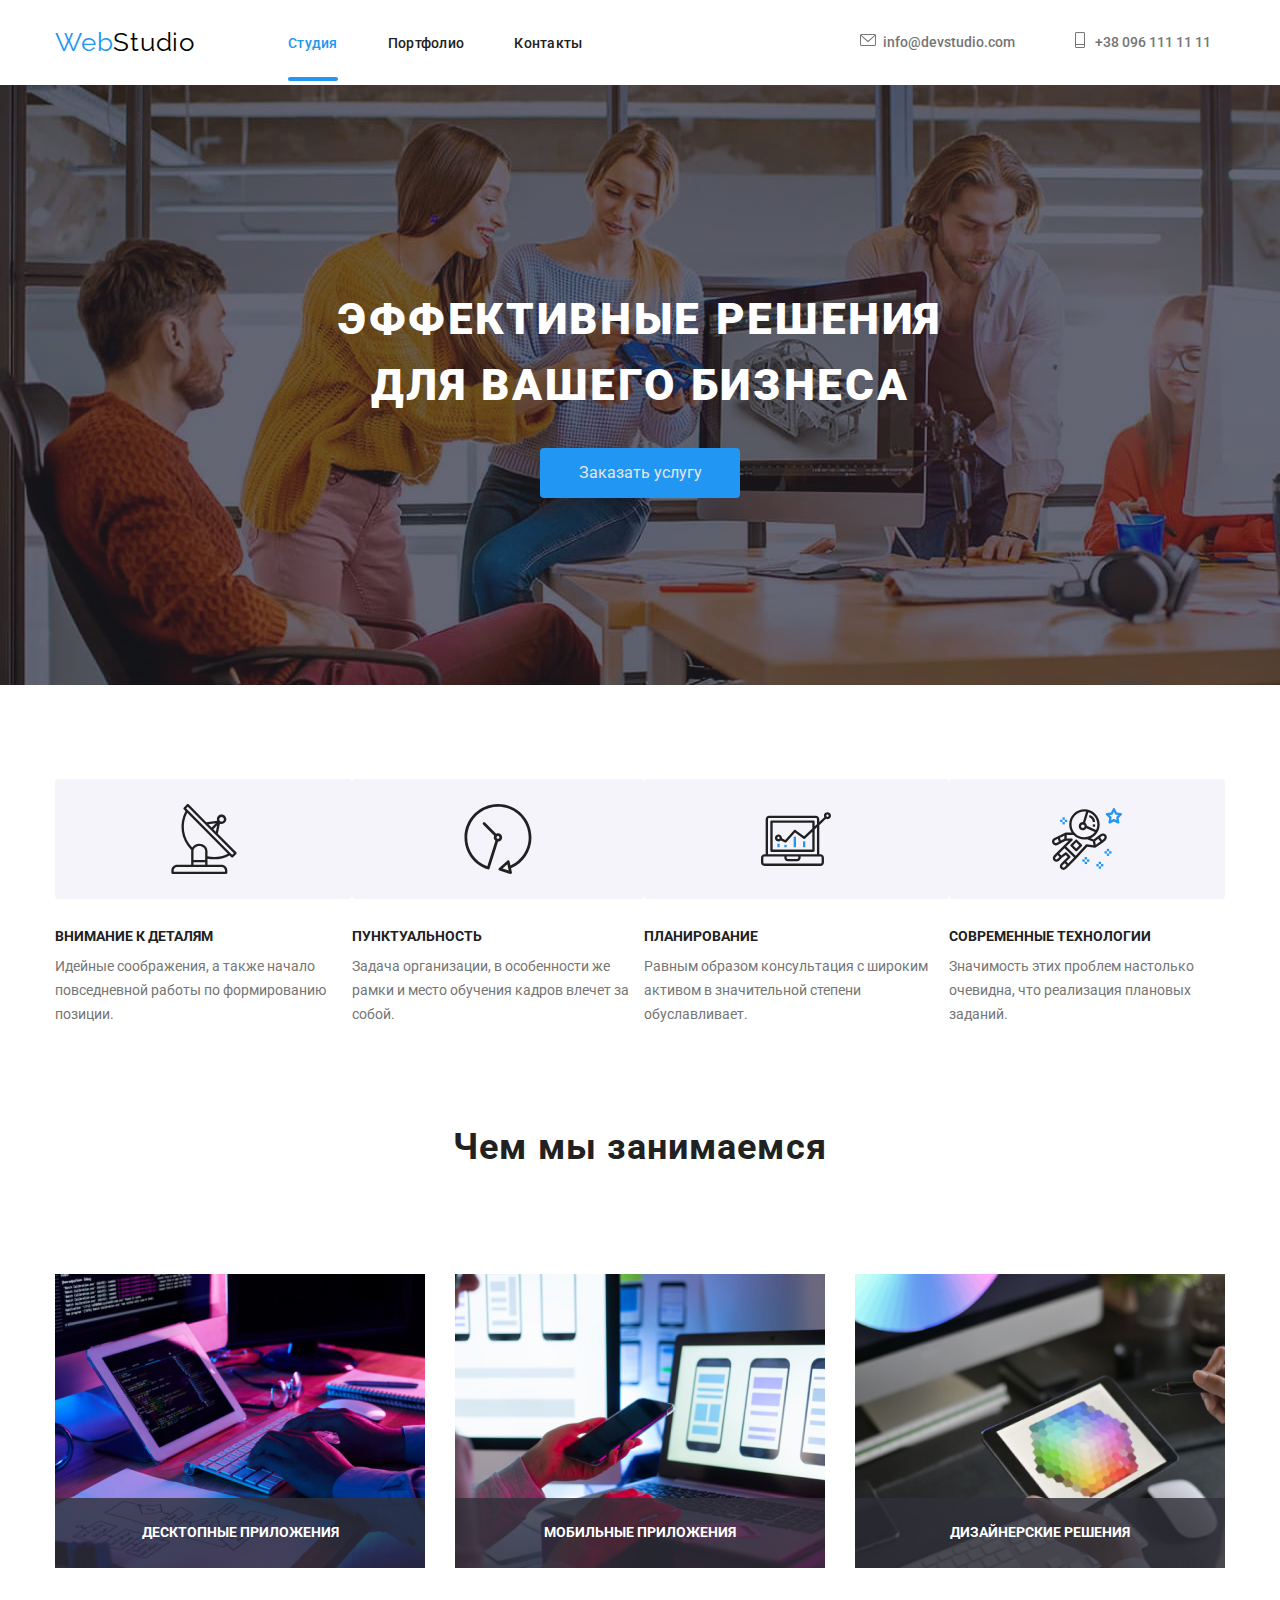
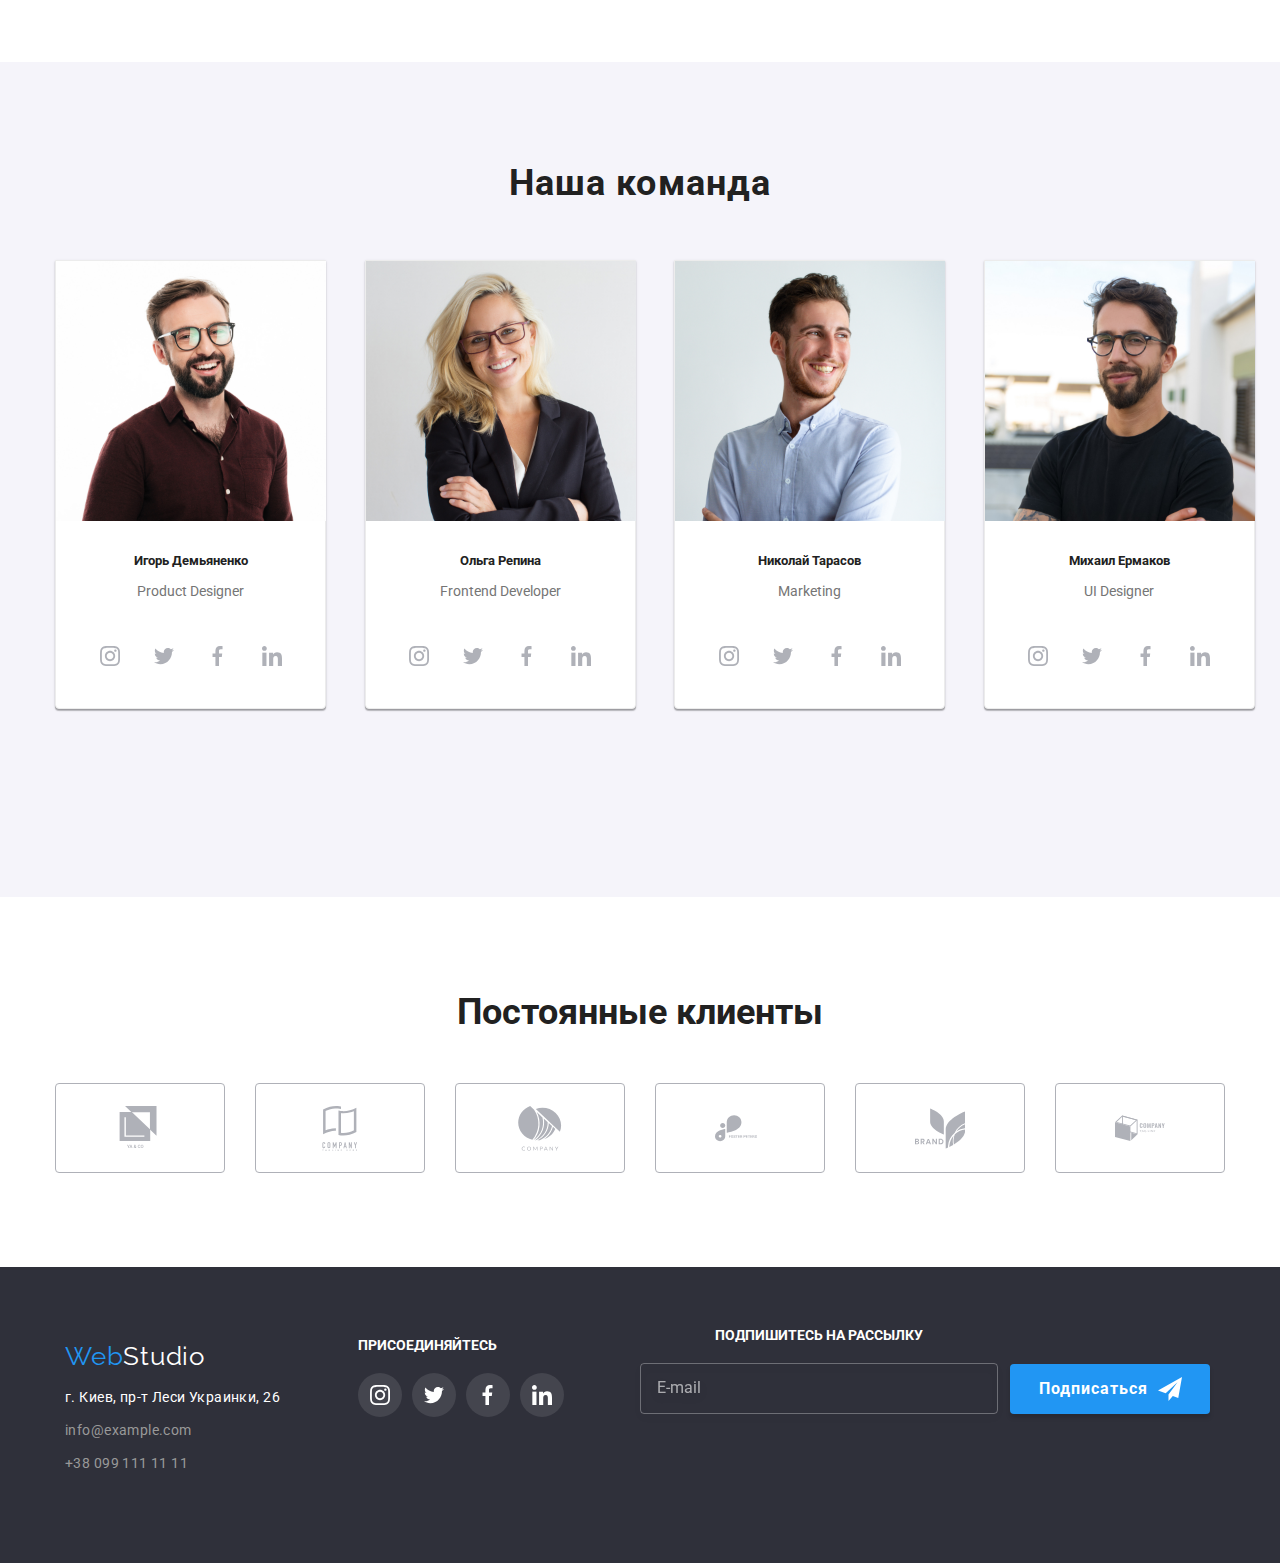
==== commit de48e1b1: "добалвяет правки" ====
--- a/index.html
+++ b/index.html
@@ -27,29 +27,24 @@
         <li class="contacts-item"><a class="address-link" href="mailto:info@devstudio.com"><svg class="address-link-icon" width="16px"height="12px"><use href="./SVG/sprite.svg#icon-envelope"></use></svg><span class="a current" class="color-address">info@devstudio.com</span></a></li>
         <li class="contacts-item"><a class="address-link" href="tel:+380961111111"><svg class="address-link-icon" width="16px"height="10px"><use href="./SVG/sprite.svg#icon-tel"></use></svg><span class="a current" class="color-address">+38 096 111 11 11</span></a></li>
     </ul>
-    <button type="button" class="header__mobile-menu-button" data-menu-button>          <svg class="header__mobile-menu-icon" width="24px" height="24px">
-      <use class="header__mobile-menu-close" href="./SVG/sprite.svg#icon-tel-close"></use>
-      <use class="header__mobile-menu-open" href="./SVG/sprite.svg#icon-tel-menu"></use>
-    </svg>
-  </button>
-  <div class="header__mobile-menu" data-menu>
-    <div class="mobile-menu is--open">
-      <ul class="mobile-menu-list">
-        <li class="mobile-menu-item"><a class="mobile-link current  a current" href="./index.html"><span class="color-page">Cтудия</span></a></li>
-        <li class="mobile-menu-item"><a class="menu-decoration" href="./portfolio.html">Портфолио </a></li>
-        <li class="mobile-menu-item"><a href="#contacts" >Контакты</a></li>
-    </ul>
-    
-    <ul class="mobile-menu-list">
-    <li class="mobile-menu-contacts-item"><a class="address-link" href="mailto:info@devstudio.com"><svg class="mobile-address-link-icon" width="16px"height="12px"><use href="./SVG/sprite.svg#icon-envelope"></use></svg><span class="a current" class="color-address">info@devstudio.com</span></a></li>
-    <li class="mobile-menu-contacts-item"><a class="address-link" href="tel:+380961111111"><svg class="mobile-address-link-icon" width="16px"height="10px"><use href="./SVG/sprite.svg#icon-tel"></use></svg><span class="a current" class="color-address">+38 096 111 11 11</span></a></li>
-    </ul>
-    
+    <button class="mobile-menu-btn" type="menu">X</button>
     </nav>
   </div>
  <!---<script src="http://code.jquery.com/jquery-3.4.1.slim.min.js"></script>
   <script src="js/script.js"></script>-->
 </header>
+<div class="mobile-menu">
+  <ul class="mobile-menu-list">
+    <li class="mobile-menu-item"><a class="mobile-link current  a current" href="./index.html"><span class="color-page">Cтудия</span></a></li>
+    <li class="mobile-menu-item"><a class="menu-decoration" href="./portfolio.html">Портфолио </a></li>
+    <li class="mobile-menu-item"><a href="#contacts" >Контакты</a></li>
+</ul>
+
+<ul class="mobile-menu-list">
+<li class="mobile-menu-contacts-item"><a class="address-link" href="mailto:info@devstudio.com"><svg class="mobile-address-link-icon" width="16px"height="12px"><use href="./SVG/sprite.svg#icon-envelope"></use></svg><span class="a current" class="color-address">info@devstudio.com</span></a></li>
+<li class="mobile-menu-contacts-item"><a class="address-link" href="tel:+380961111111"><svg class="mobile-address-link-icon" width="16px"height="10px"><use href="./SVG/sprite.svg#icon-tel"></use></svg><span class="a current" class="color-address">+38 096 111 11 11</span></a></li>
+</ul>
+
 </div>
 <main>
 
